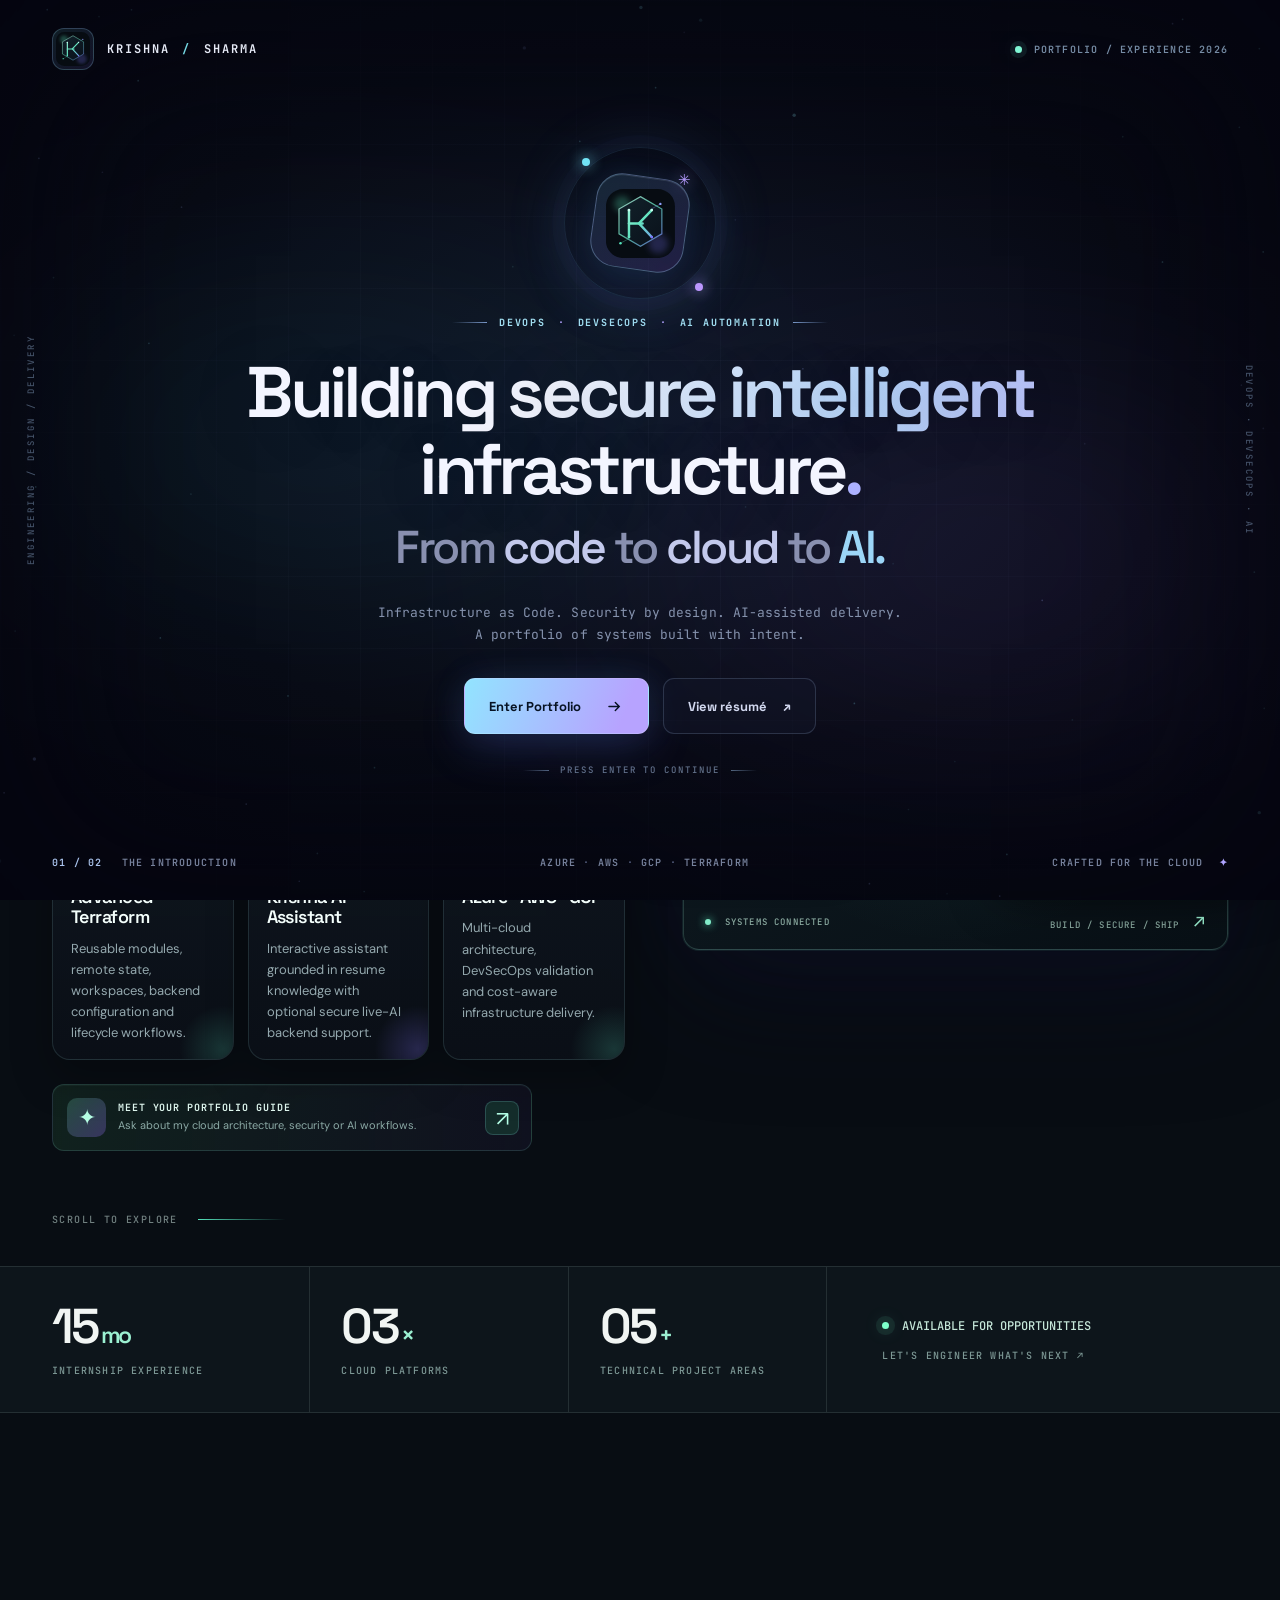
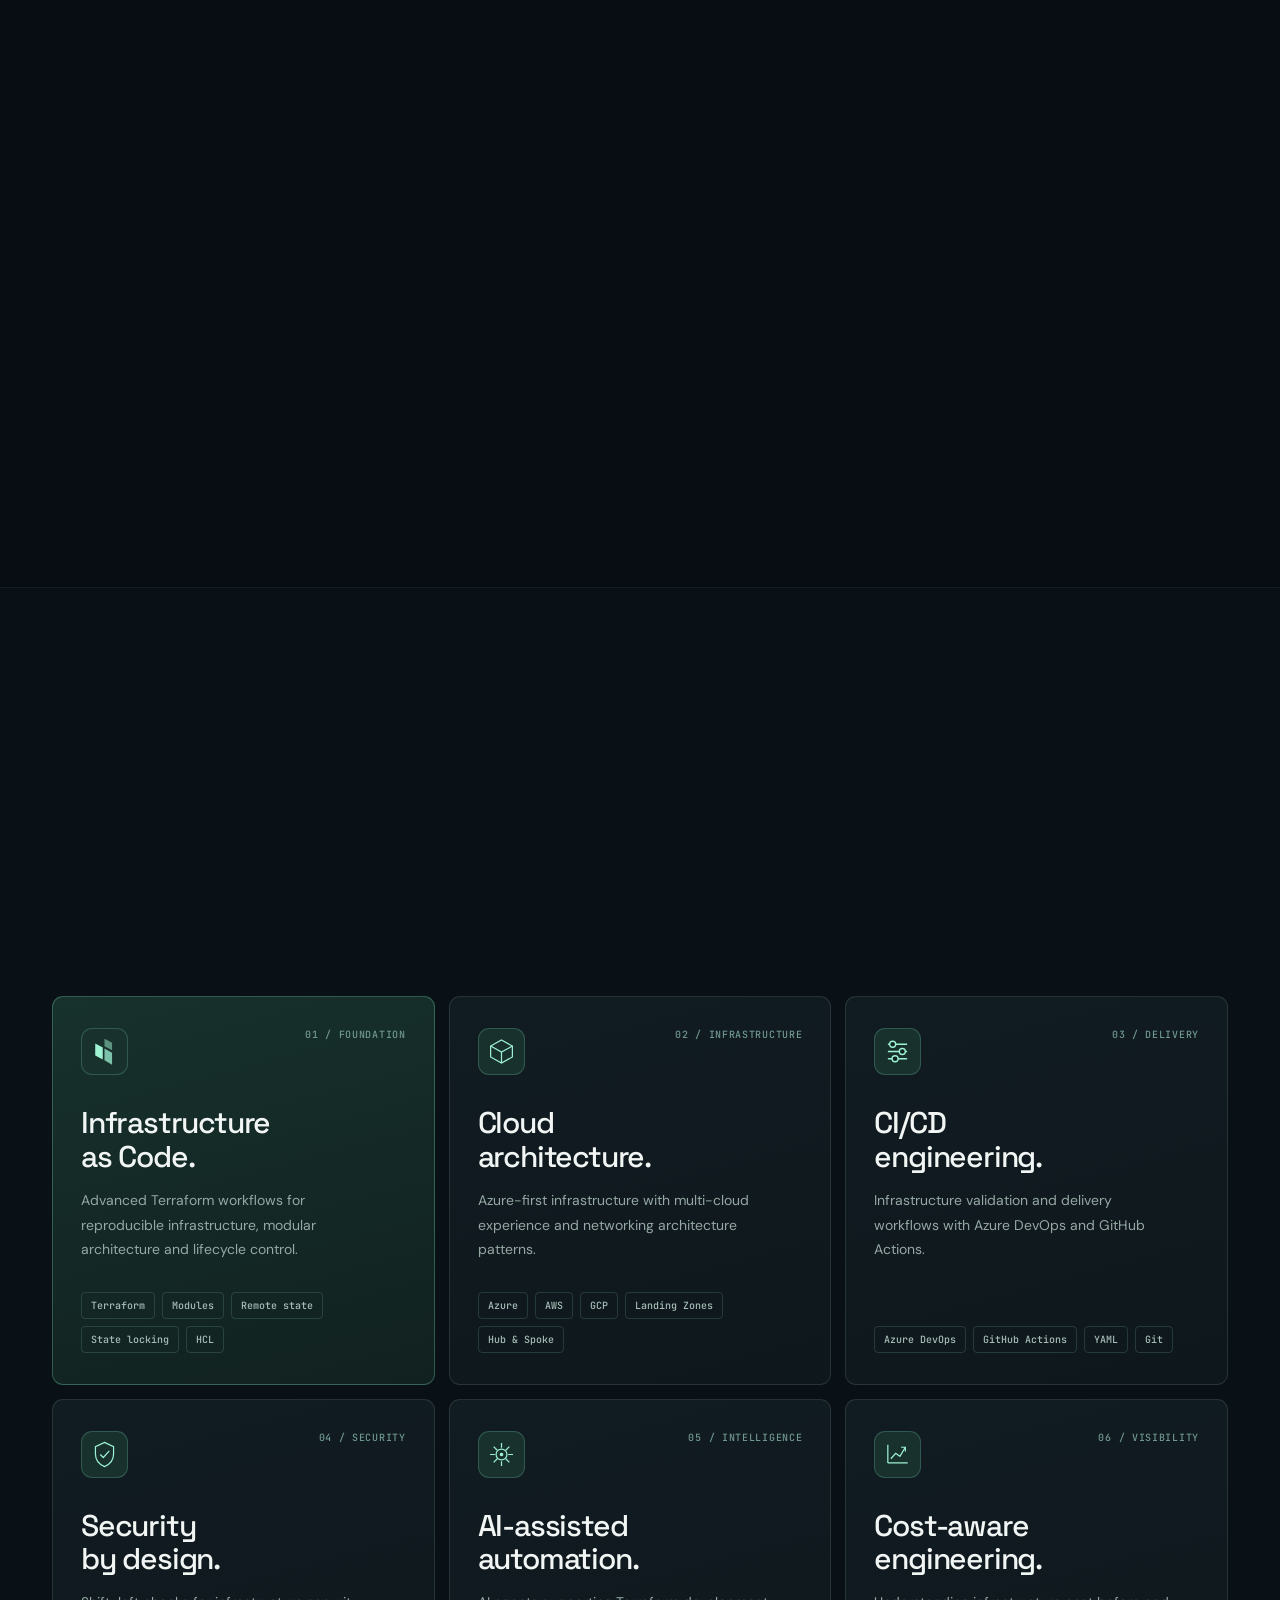
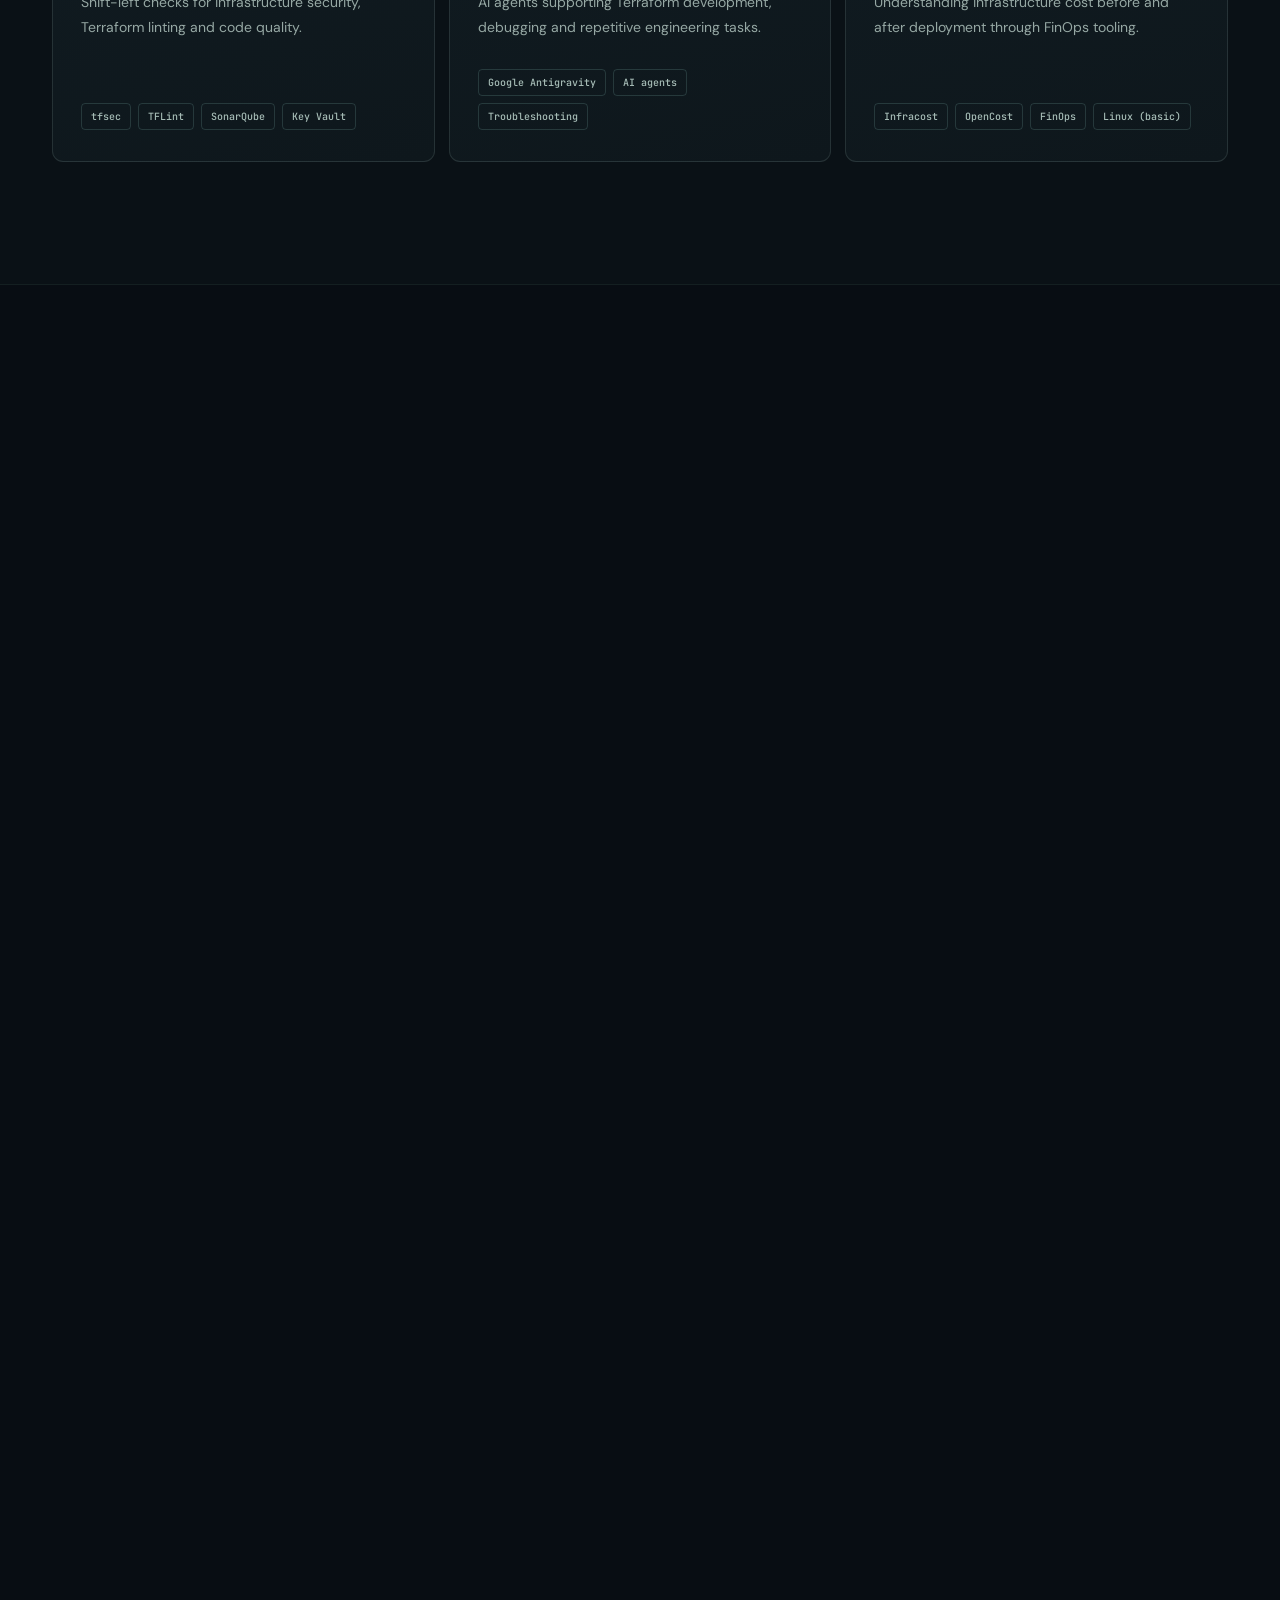
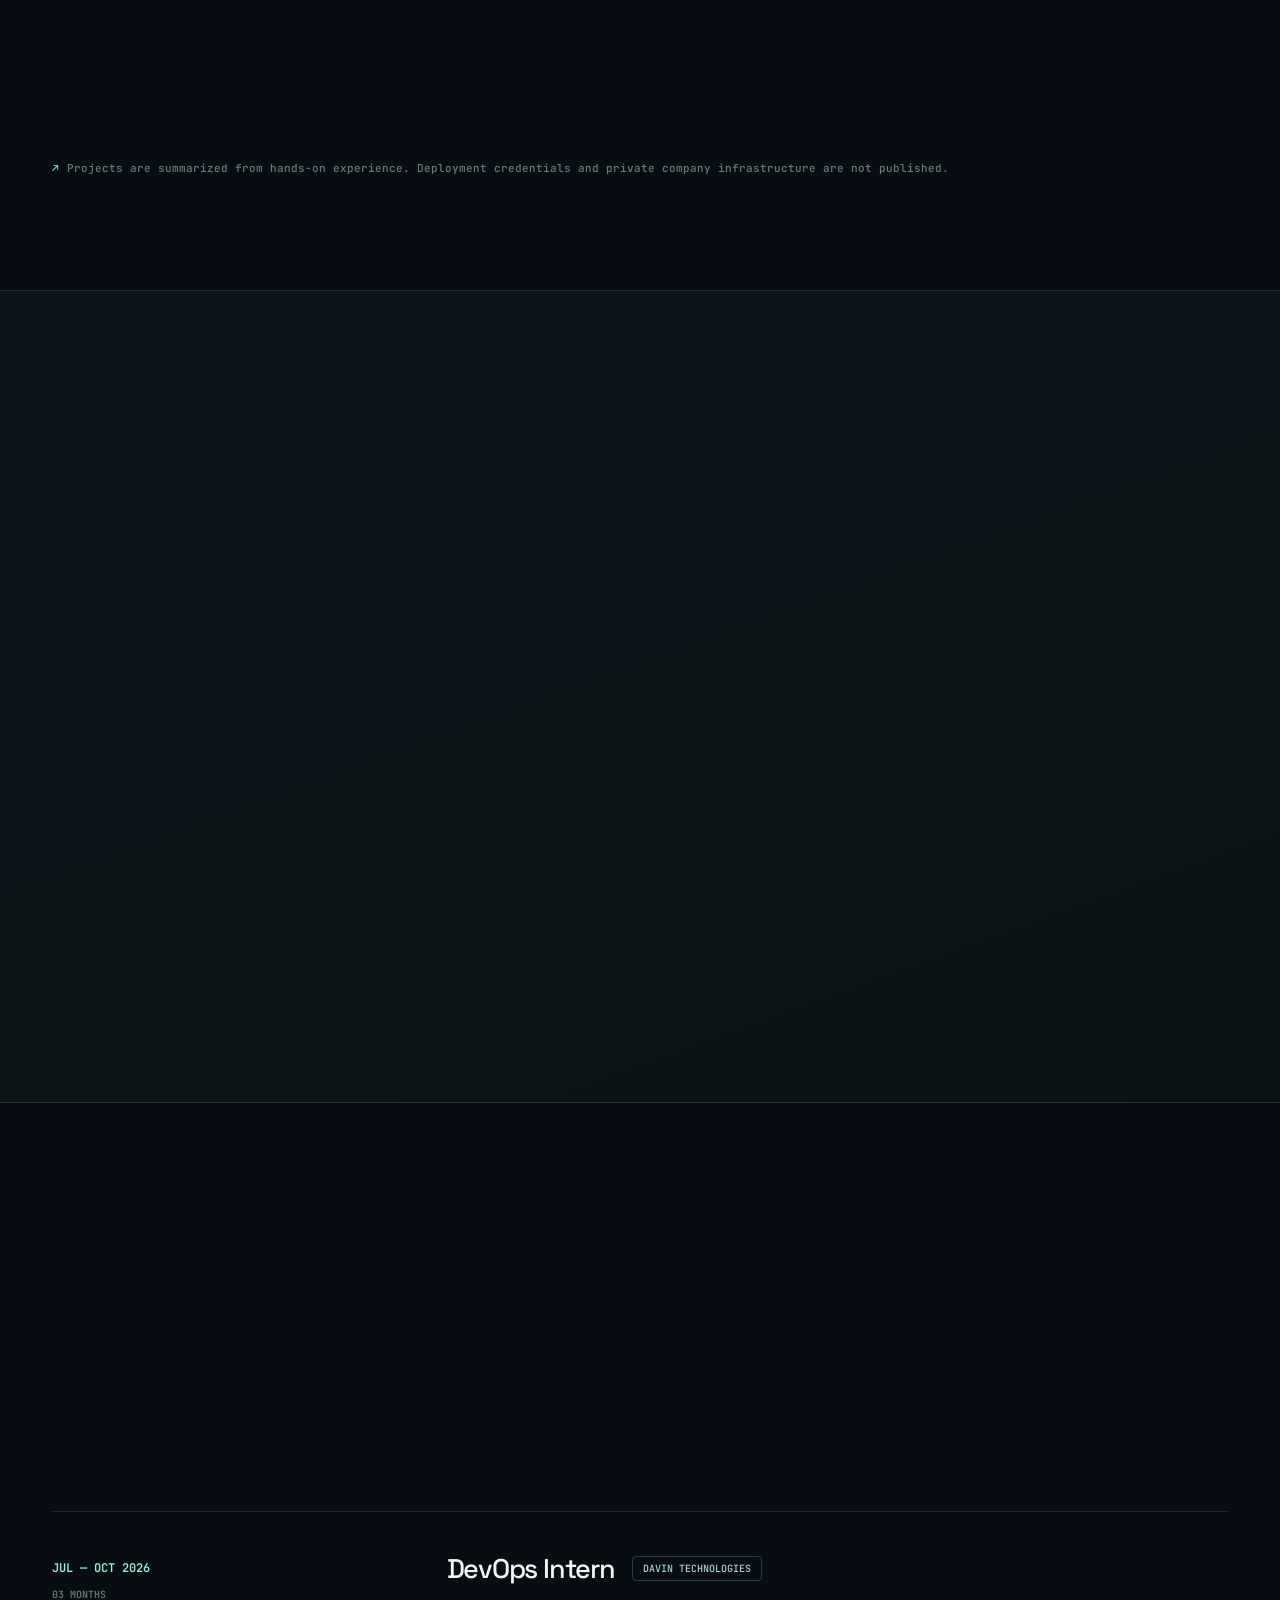
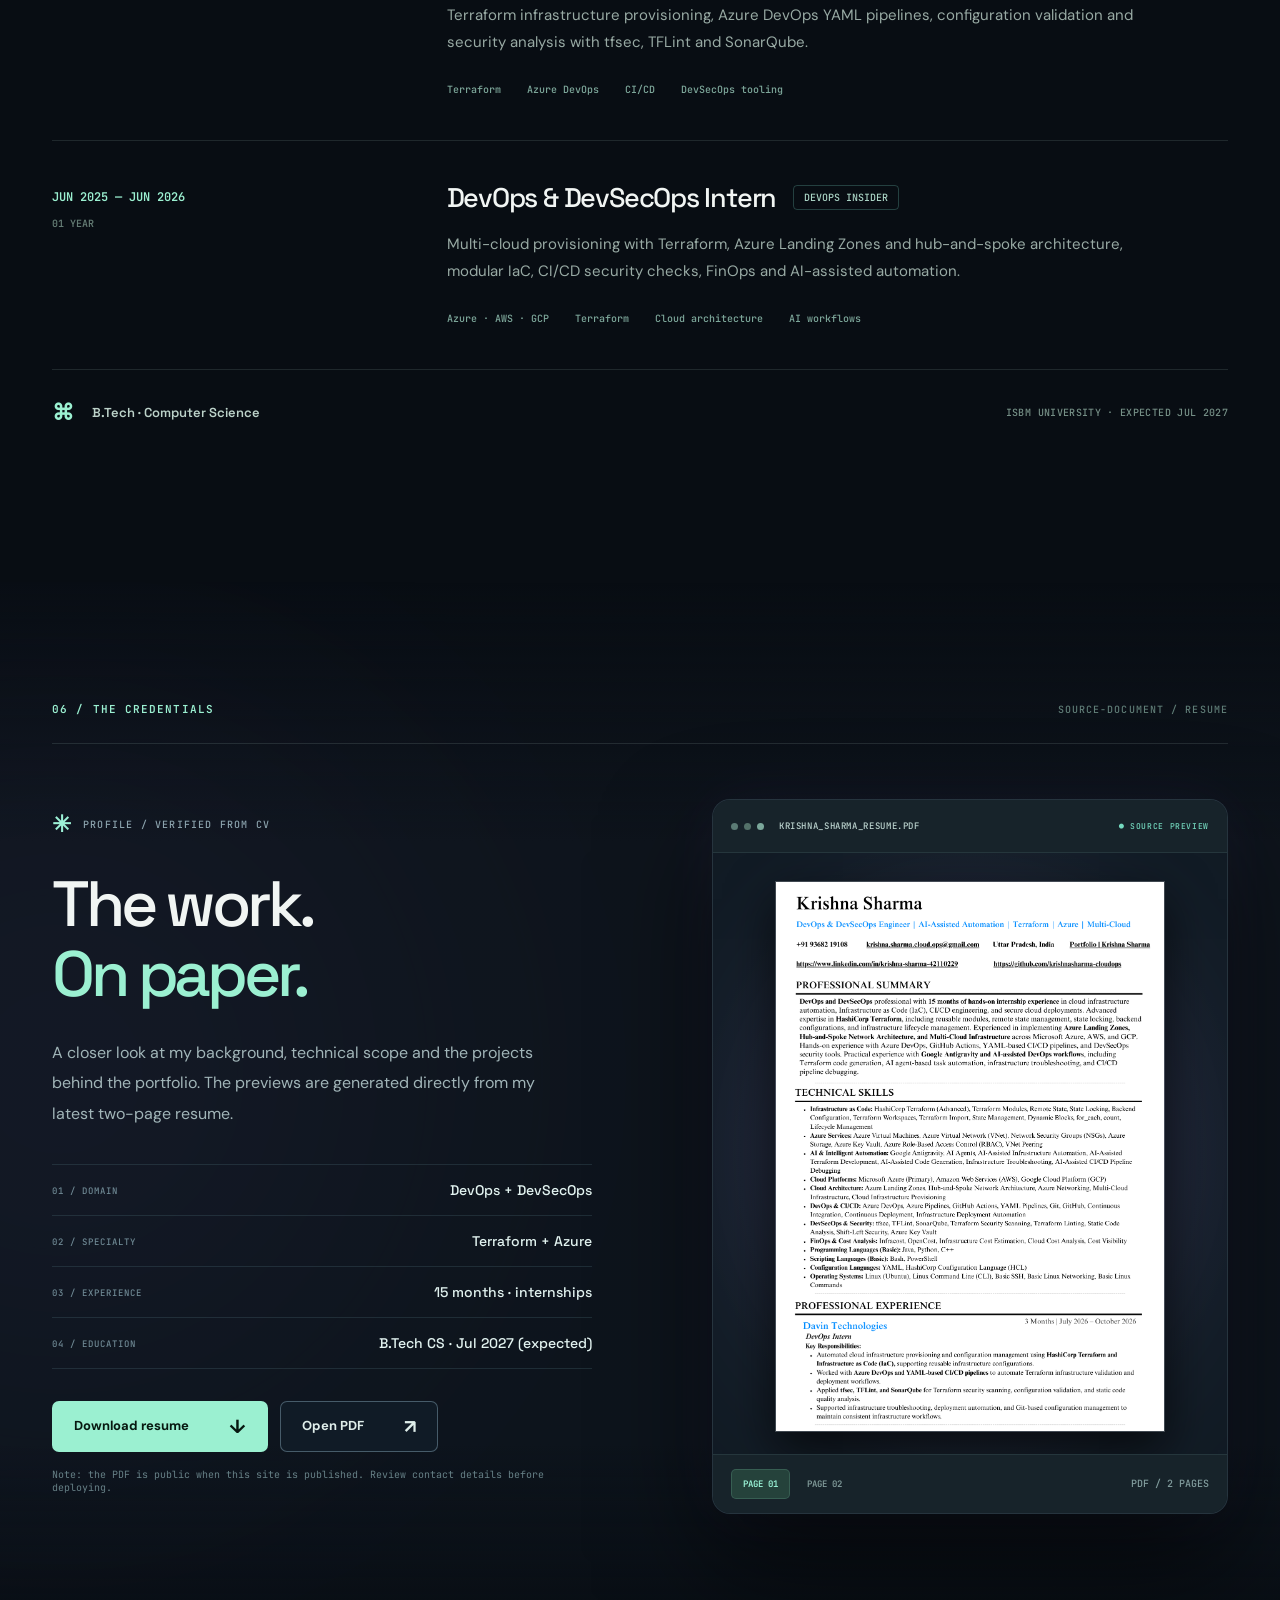
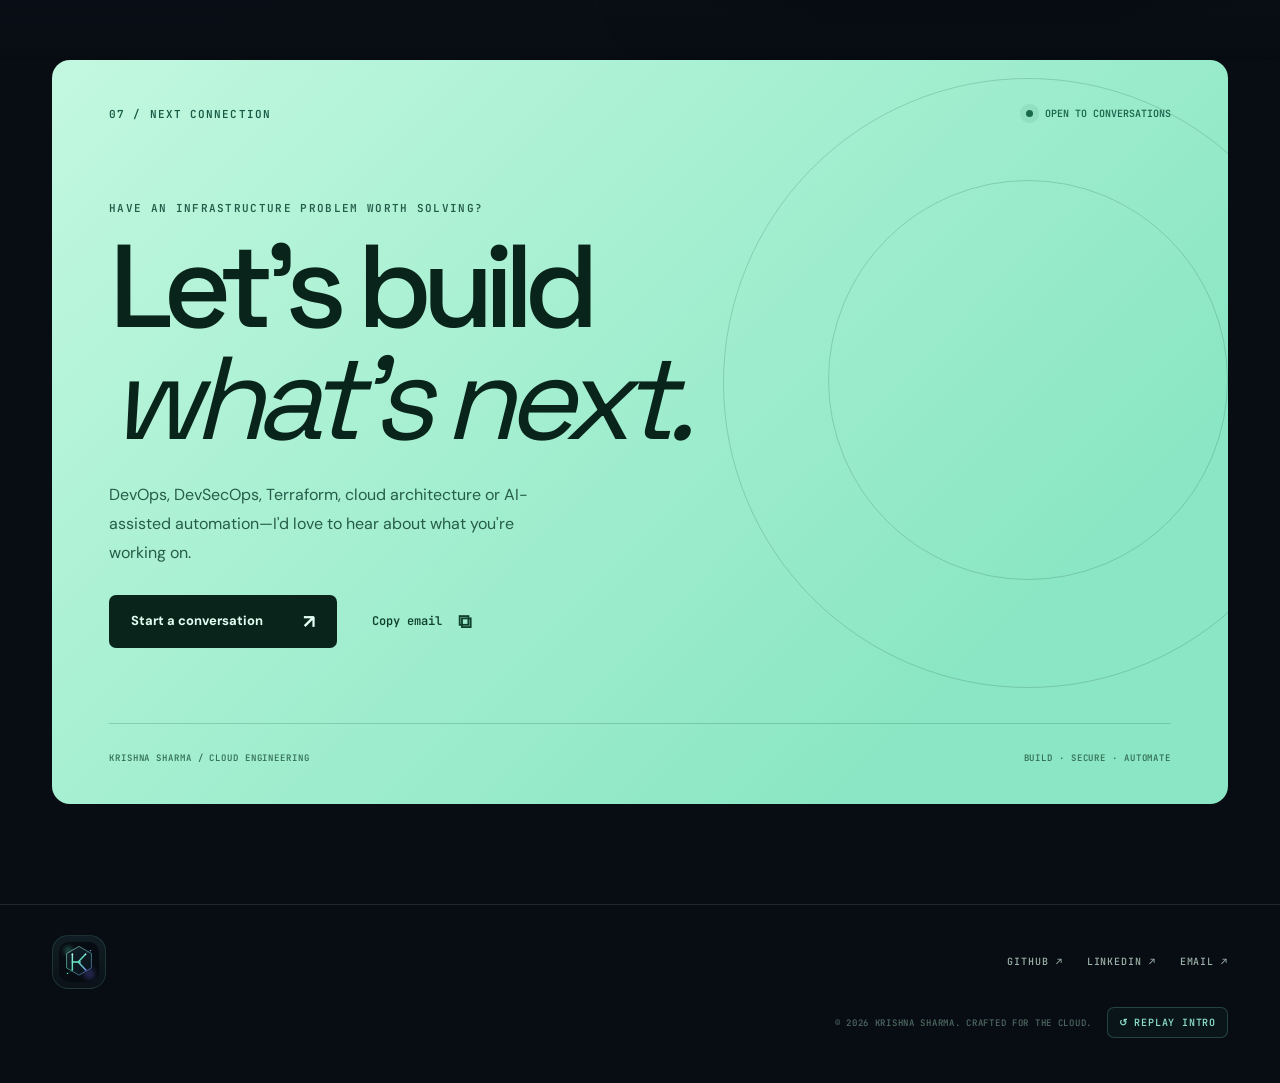
==== docs/index.html @ a4cde5e5 "feat: deploy cinematic V16 DevOps DevSecOps AI portfolio" ====
<!doctype html>
<html lang="en">
<head>
  <meta charset="utf-8" />
  <meta name="viewport" content="width=device-width,initial-scale=1" />
  <meta name="theme-color" content="#080d13" />
  <meta name="description" content="Krishna Sharma — DevOps & DevSecOps Engineer. Advanced Terraform, Azure cloud architecture, multi-cloud engineering, secure CI/CD and AI-assisted automation." />
  <meta name="author" content="Krishna Sharma" />
  <meta property="og:type" content="website" />
  <meta property="og:title" content="Krishna Sharma — DevOps · DevSecOps · AI Automation" />
  <meta property="og:description" content="Infrastructure, intelligently engineered. Terraform · Azure · Multi-Cloud · DevSecOps · AI." />
  <meta property="og:image" content="https://krishnasharma-cloudops.github.io/assets/og-cover.png" />
  <link rel="canonical" href="https://krishnasharma-cloudops.github.io/" />
  <meta name="color-scheme" content="dark" />
  <link rel="icon" type="image/svg+xml" href="assets/favicon.svg" />
  <link rel="preload" href="assets/krishna-logo.svg" as="image" type="image/svg+xml" />
  <link rel="preconnect" href="https://fonts.googleapis.com" />
  <link rel="preconnect" href="https://fonts.gstatic.com" crossorigin />
  <link href="https://fonts.googleapis.com/css2?family=DM+Sans:wght@400;500;600;700&family=Space+Grotesk:wght@400;500;600;700&family=JetBrains+Mono:wght@400;500;600&display=swap" rel="stylesheet" />
  <link rel="stylesheet" href="styles.css" />
  <link rel="stylesheet" href="intro.css" />
  <script src="intro.js" defer></script>
  <script src="site-config.js" defer></script>
  <script src="script.js" defer></script>
  <script src="assistant.js" defer></script>
  <title>Krishna Sharma | DevOps · DevSecOps · AI Automation</title>
</head>
<body class="intro-active">

  <!-- CINEMATIC ENTRY: The welcome screen appears before the main website. -->
  <section class="entry" id="entry" aria-labelledby="entry-title" aria-label="Welcome to Krishna Sharma's portfolio">
    <canvas class="entry-particles" id="entry-particles" aria-hidden="true"></canvas>
    <div class="entry-grid" aria-hidden="true"></div>
    <div class="entry-glow entry-glow-a" aria-hidden="true"></div>
    <div class="entry-glow entry-glow-b" aria-hidden="true"></div>
    <div class="entry-vignette" aria-hidden="true"></div>
    <header class="entry-header">
      <div class="entry-brand"><span class="entry-brand-icon"><img src="assets/krishna-logo.svg" alt="" /></span><span>KRISHNA <em>/</em> SHARMA</span></div>
      <div class="entry-top-right"><i></i><span>PORTFOLIO / EXPERIENCE 2026</span></div>
    </header>
    <div class="entry-axis entry-axis-left" aria-hidden="true">ENGINEERING / DESIGN / DELIVERY</div>
    <div class="entry-axis entry-axis-right" aria-hidden="true">DEVOPS · DEVSECOPS · AI</div>
    <div class="entry-content">
      <div class="entry-emblem">
        <div class="entry-emblem-halo" aria-hidden="true"></div>
        <div class="entry-emblem-frame"><img src="assets/krishna-logo.svg" alt="Krishna Sharma — KS monogram" /></div>
        <span class="entry-emblem-star" aria-hidden="true">✳</span>
      </div>
      <div class="entry-overline"><span class="entry-rule"></span> DEVOPS <b>·</b> DEVSECOPS <b>·</b> AI AUTOMATION <span class="entry-rule"></span></div>
      <h1 id="entry-title" class="entry-title">Building <span class="entry-accent">secure intelligent</span><br/> infrastructure<span class="entry-point">.</span></h1>
      <p class="entry-subtitle">From <span>code</span> to <span>cloud</span> to <span>AI.</span></p>
      <div class="entry-caption">Infrastructure as Code. Security by design. AI-assisted delivery.<br class="entry-caption-break"/> A portfolio of systems built with intent.</div>
      <div class="entry-actions">
        <button class="entry-primary" type="button" id="enter-portfolio"><span class="entry-btn-shine" aria-hidden="true"></span><span>Enter Portfolio</span><svg viewBox="0 0 24 24" width="19" height="19" fill="none" stroke="currentColor" stroke-linecap="round" stroke-width="1.8" aria-hidden="true"><path d="M5 12h13m-5-5 5 5-5 5"/></svg></button>
        <button class="entry-secondary" type="button" id="entry-resume">View résumé <span aria-hidden="true">↗</span></button>
      </div>
      <div class="entry-hint"><span class="entry-hint-line"></span> PRESS ENTER TO CONTINUE <span class="entry-hint-line"></span></div>
    </div>
    <div class="entry-bottom"><span><span class="entry-index">01 / 02</span> THE INTRODUCTION</span><span class="entry-bottom-middle">AZURE <b>·</b> AWS <b>·</b> GCP <b>·</b> TERRAFORM</span><span class="entry-built">CRAFTED FOR THE CLOUD <span>✦</span></span></div>
    <div class="entry-iris" aria-hidden="true"></div>
  </section>
  <noscript><style>.entry{display:none!important}body{overflow:auto!important}</style></noscript>


  <a class="skip-link" href="#main">Skip to content</a>
  <div id="scroll-progress" aria-hidden="true"></div>
  <div class="aurora-mesh" aria-hidden="true"></div>
  <div class="page-noise" aria-hidden="true"></div>
  <div class="page-glow" aria-hidden="true"></div>

  <header class="site-header" id="top">
    <nav class="nav-shell container" aria-label="Primary navigation">
      <a class="brand" href="#top" aria-label="Krishna Sharma — back to top"><span class="brand-logo-wrap"><img src="assets/krishna-logo.svg" alt="Krishna Sharma monogram logo" class="brand-logo"/></span><span class="brand-caption">KRISHNA<span>SHARMA · V16</span></span></a>
      <div class="nav-links" id="nav-links">
        <a href="#about">About</a>
        <a href="#expertise">Expertise</a>
        <a href="#work">Projects</a>
        <a href="#experience">Experience</a>
        <a href="#resume">Resume</a>
        <a href="#contact">Contact</a>
      </div>
      <button class="nav-resume nav-ai-trigger" type="button" data-open-ai aria-label="Open Krishna portfolio assistant"><span class="ai-spark">✦</span> Ask AI <span aria-hidden="true">↗</span></button>
      <button class="menu-toggle" id="menu-toggle" type="button" aria-label="Open navigation menu" aria-controls="nav-links" aria-expanded="false"><span></span><span></span></button>
    </nav>
  </header>

  <main id="main">
    <section class="hero container" aria-labelledby="hero-title">
      <div class="hero-copy" data-reveal>
        <div class="eyebrow"><span class="pulse-dot"></span> PORTFOLIO / CINEMATIC V16 <span class="eyebrow-line"></span> DEVOPS × DEVSECOPS × AI</div>
        <p class="hero-intro">HEY, I'M <strong>KRISHNA SHARMA</strong> <span class="intro-dash">/</span> DEVOPS & DEVSECOPS</p>
        <h1 id="hero-title">Infrastructure,<br><span class="text-italic">intelligently</span><br><span class="text-accent">engineered<span class="period">.</span></span></h1>
        <p class="hero-description">I design cloud foundations, automate delivery, and embed security into the workflow—using <strong>Terraform, multi-cloud engineering, and AI-assisted automation.</strong></p>
        <div class="hero-logo-bar">
          <div class="hero-logo-chip"><img src="assets/krishna-logo.svg" alt="Krishna Sharma portfolio logo" /><div><span>SIGNATURE MARK</span><strong>KS / Cloud Systems</strong></div></div>
          <div class="hero-trust">Built from resume-backed experience, projects, and workflow details.</div>
        </div>
        <div class="hero-actions">
          <a class="button button-primary" href="#work">Explore my work <span aria-hidden="true">↗</span></a>
          <button class="button button-ghost hero-ask-button" type="button" data-open-ai><span class="ai-spark">✦</span> Ask my AI <span aria-hidden="true">↗</span></button>
        </div>
        <div class="hero-bottom-note"><span class="note-dash"></span> Terraform-first <span class="note-sep">/</span> Security-minded <span class="note-sep">/</span> AI-assisted</div>
        <div class="hero-premium-dock" data-reveal>
          <article class="premium-dock-card">
            <span class="dock-kicker">SPECIALIZATION</span>
            <strong>Advanced Terraform</strong>
            <p>Reusable modules, remote state, workspaces, backend configuration and lifecycle workflows.</p>
          </article>
          <article class="premium-dock-card premium-ai">
            <span class="dock-kicker">AI LAYER</span>
            <strong>Krishna AI Assistant</strong>
            <p>Interactive assistant grounded in resume knowledge with optional secure live-AI backend support.</p>
          </article>
          <article class="premium-dock-card">
            <span class="dock-kicker">SYSTEM STATUS</span>
            <strong>Azure · AWS · GCP</strong>
            <p>Multi-cloud architecture, DevSecOps validation and cost-aware infrastructure delivery.</p>
          </article>
        </div>
        <div class="hero-assistant-teaser"><div class="teaser-mark">✦</div><div><strong>MEET YOUR PORTFOLIO GUIDE</strong><span>Ask about my cloud architecture, security or AI workflows.</span></div><button type="button" data-open-ai aria-label="Open assistant">↗</button></div>
      </div>

      <div class="hero-visual" data-reveal aria-label="Animated cloud orchestration illustration">
        <div class="console-bar"><div class="console-dots" aria-hidden="true"><i></i><i></i><i></i></div><span>INFRASTRUCTURE / CONTROL PLANE</span><span class="console-green"><span class="tiny-dot"></span> ACTIVE</span></div>
        <div class="console-grid">
          <svg class="infra-svg" viewBox="0 0 560 512" role="img" aria-labelledby="diagram-title diagram-desc">
            <title id="diagram-title">Terraform cloud infrastructure orchestration</title>
            <desc id="diagram-desc">A central Terraform orchestrator linked to Azure, AWS, GCP, CI/CD and security automation nodes.</desc>
            <defs>
              <radialGradient id="coreGlow"><stop offset="0" stop-color="#53e1c1" stop-opacity=".17"/><stop offset="1" stop-color="#53e1c1" stop-opacity="0"/></radialGradient>
              <linearGradient id="pathGradient" x1="0" x2="1"><stop stop-color="#54ddbd" stop-opacity=".18"/><stop offset=".55" stop-color="#54ddbd" stop-opacity=".75"/><stop offset="1" stop-color="#54ddbd" stop-opacity=".16"/></linearGradient>
              <filter id="lightBlur"><feGaussianBlur stdDeviation="4"/></filter>
            </defs>
            <circle cx="280" cy="249" r="171" fill="url(#coreGlow)" />
            <circle class="orbit orbit-1" cx="280" cy="249" r="153" fill="none" stroke="#5b8e88" stroke-opacity=".23" stroke-width="1" stroke-dasharray="3 9" />
            <circle class="orbit orbit-2" cx="280" cy="249" r="111" fill="none" stroke="#5b8e88" stroke-opacity=".18" stroke-width="1" stroke-dasharray="5 11" />
            <path class="flow-path" d="M280 249 L142 146"/><path class="flow-path delay1" d="M280 249 L425 143"/><path class="flow-path delay2" d="M280 249 L431 355"/><path class="flow-path delay3" d="M280 249 L133 353"/><path class="flow-path delay4" d="M280 249 L281 71"/>
            <path class="flow-line" d="M280 249 L142 146 M280 249 L425 143 M280 249 L431 355 M280 249 L133 353 M280 249 L281 71" />
            <g class="node node-azure" transform="translate(142 146)"><rect x="-66" y="-35" width="132" height="70" rx="10"/><path d="M-42 -10 L-30 -23 -15 4 -26 18Z" fill="#5ee1c0" opacity=".85"/><path d="M-28 12 -6 -23 9 18h-28Z" fill="#91ffee" opacity=".58"/><text x="18" y="-4" class="node-name">AZURE</text><text x="18" y="15" class="node-sub">PRIMARY</text></g>
            <g class="node node-aws" transform="translate(425 143)"><rect x="-62" y="-35" width="124" height="70" rx="10"/><text x="-43" y="2" class="node-icon">☁</text><text x="-11" y="-4" class="node-name">AWS</text><text x="-11" y="15" class="node-sub">CLOUD</text></g>
            <g class="node node-gcp" transform="translate(431 355)"><rect x="-66" y="-35" width="132" height="70" rx="10"/><circle cx="-35" cy="0" r="12" fill="none" stroke="#77e4ce" stroke-width="3" opacity=".8"/><text x="-11" y="-4" class="node-name">GCP</text><text x="-11" y="15" class="node-sub">CLOUD</text></g>
            <g class="node node-sec" transform="translate(133 353)"><rect x="-67" y="-35" width="134" height="70" rx="10"/><path d="M-34 -16 -21 -10v13c0 10-6 17-13 21-7-4-13-11-13-21v-13Z" stroke="#7eeed6" stroke-width="2" fill="none"/><text x="-9" y="-4" class="node-name">DEVSECOPS</text><text x="-9" y="15" class="node-sub">SECURE</text></g>
            <g class="node node-cicd" transform="translate(281 71)"><rect x="-69" y="-31" width="138" height="62" rx="10"/><path d="M-47 -4 -37 -14 -27 -4 -37 6Z" stroke="#88f4d7" fill="none" stroke-width="2"/><text x="-12" y="-5" class="node-name">CI / CD</text><text x="-12" y="14" class="node-sub">AUTOMATED</text></g>
            <g class="central" transform="translate(280 249)"><circle r="82" fill="#101b21" stroke="#6deecf" stroke-opacity=".26" stroke-width="1.5"/><circle r="72" fill="#102321" stroke="#4be5c3" stroke-opacity=".5" stroke-width="1" stroke-dasharray="3 9"/><path d="M-30 -30 -8 -17 -8 18 -30 5Z" fill="#a5f7dd"/><path d="M-2 -14 19 -1 19 34 -2 21Z" fill="#4be0bc"/><path d="M-2 -39 19 -26 19 -4 -2 -17Z" fill="#5ecbb0"/><text y="52" class="core-title" text-anchor="middle">TERRAFORM</text></g>
            <circle class="signal signal-1" r="4" fill="#77f8d9"><animateMotion dur="3.8s" repeatCount="indefinite" path="M280 249 L142 146" /></circle>
            <circle class="signal signal-2" r="4" fill="#77f8d9"><animateMotion dur="4.3s" begin="-.9s" repeatCount="indefinite" path="M280 249 L425 143" /></circle>
            <circle class="signal signal-3" r="4" fill="#77f8d9"><animateMotion dur="4.5s" begin="-2s" repeatCount="indefinite" path="M280 249 L431 355" /></circle>
          </svg>
          <div class="console-coordinate top-left">SYS.ARCH // 01</div><div class="console-coordinate bottom-right">MULTI-CLOUD / AUTOMATED</div>
        </div>
        <div class="console-footer"><span><i class="online-dot"></i> SYSTEMS CONNECTED</span><span>BUILD / SECURE / SHIP <span class="console-arrow">↗</span></span></div>
        <div class="float-tag float-tag-top">CLOUD / <b>03</b></div>
        <div class="float-tag float-tag-bottom">DEPLOYMENT STATUS <span class="status-pill">READY</span></div>
      </div>
      <div class="hero-scroll-cue" aria-hidden="true"><span>SCROLL TO EXPLORE</span><span class="scroll-cue-line"></span></div>
    </section>

    <section class="metrics-strip" aria-label="Experience at a glance">
      <div class="container metrics-inner"><div class="metric"><strong>15<span>mo</span></strong><p>INTERNSHIP EXPERIENCE</p></div><div class="metric"><strong>03<span>×</span></strong><p>CLOUD PLATFORMS</p></div><div class="metric"><strong>05<span>+</span></strong><p>TECHNICAL PROJECT AREAS</p></div><div class="metric metric-last"><div class="metric-status"><span class="pulse-dot"></span> AVAILABLE FOR OPPORTUNITIES</div><p>LET'S ENGINEER WHAT'S NEXT ↗</p></div></div>
    </section>

    <section id="about" class="section about-section container" aria-labelledby="about-heading">
      <div class="section-top" data-reveal><span class="section-index">01 / THE APPROACH</span><span class="section-cross">✳</span></div>
      <div class="about-grid"><div data-reveal><h2 id="about-heading" class="section-heading">More than tools.<br><span class="muted-heading">A systems mindset.</span></h2></div><div class="about-copy" data-reveal><p>I'm <strong>Krishna Sharma</strong> — a DevOps & DevSecOps professional who enjoys the space where <em>cloud architecture, automation, and security</em> meet.</p><p>Across 15 months of internships, I've worked with Terraform-driven infrastructure, Azure landing zones, hub-and-spoke networking, CI/CD pipelines, and multi-cloud provisioning across Azure, AWS, and GCP.</p><p>I also explore how <strong>AI agents and Google Antigravity</strong> can accelerate infrastructure coding, troubleshooting, and delivery workflows—without skipping the human review that production systems deserve.</p><div class="about-tags"><span>BUILD SYSTEMS</span><span>BAKE IN SECURITY</span><span>LEVERAGE AI</span></div></div></div>
    </section>

    <section id="expertise" class="section expertise-section" aria-labelledby="expertise-heading">
      <div class="container"><div class="section-top" data-reveal><span class="section-index">02 / THE TOOLKIT</span><span class="section-sidenote">PURPOSE-BUILT, NOT BUZZWORD-DRIVEN</span></div><div class="section-heading-row" data-reveal><h2 id="expertise-heading" class="section-heading">My engineering<br><span class="text-accent">toolkit.</span></h2><p>Tools chosen to solve problems.<br>Depth where it counts.</p></div>
        <div class="expertise-grid">
          <article class="skill-panel skill-primary" data-reveal><div class="panel-top"><div class="skill-glyph terraform-glyph" aria-hidden="true"><svg viewBox="0 0 50 50" fill="none"><path d="m9 11 13 7v21L9 32V11Z" fill="currentColor"/><path d="m25 20 13 7v21l-13-8V20Z" fill="currentColor" opacity=".75"/><path d="m25 3 13 7v13l-13-7V3Z" fill="currentColor" opacity=".5"/></svg></div><span class="skill-number">01 / FOUNDATION</span></div><h3>Infrastructure<br>as Code.</h3><p>Advanced Terraform workflows for reproducible infrastructure, modular architecture and lifecycle control.</p><div class="chip-row"><span>Terraform</span><span>Modules</span><span>Remote state</span><span>State locking</span><span>HCL</span></div></article>
          <article class="skill-panel" data-reveal><div class="panel-top"><div class="skill-glyph" aria-hidden="true"><svg viewBox="0 0 48 48" fill="none" stroke="currentColor" stroke-width="2"><path d="m24 5 18 10v18L24 43 6 33V15L24 5Z"/><path d="m6 15 18 10 18-10M24 25v18"/></svg></div><span class="skill-number">02 / INFRASTRUCTURE</span></div><h3>Cloud<br>architecture.</h3><p>Azure-first infrastructure with multi-cloud experience and networking architecture patterns.</p><div class="chip-row"><span>Azure</span><span>AWS</span><span>GCP</span><span>Landing Zones</span><span>Hub & Spoke</span></div></article>
          <article class="skill-panel" data-reveal><div class="panel-top"><div class="skill-glyph" aria-hidden="true"><svg viewBox="0 0 48 48" fill="none" stroke="currentColor" stroke-width="2.2" stroke-linecap="round"><path d="M9 12h30M9 24h30M9 36h30"/><circle cx="16" cy="12" r="5" fill="#102321"/><circle cx="32" cy="24" r="5" fill="#102321"/><circle cx="20" cy="36" r="5" fill="#102321"/></svg></div><span class="skill-number">03 / DELIVERY</span></div><h3>CI/CD<br>engineering.</h3><p>Infrastructure validation and delivery workflows with Azure DevOps and GitHub Actions.</p><div class="chip-row"><span>Azure DevOps</span><span>GitHub Actions</span><span>YAML</span><span>Git</span></div></article>
          <article class="skill-panel" data-reveal><div class="panel-top"><div class="skill-glyph" aria-hidden="true"><svg viewBox="0 0 48 48" fill="none" stroke="currentColor" stroke-width="2"><path d="m24 4 15 7v12c0 10-6 17-15 21C15 40 9 33 9 23V11l15-7Z"/><path d="m17 24 5 5 10-11"/></svg></div><span class="skill-number">04 / SECURITY</span></div><h3>Security<br>by design.</h3><p>Shift-left checks for infrastructure security, Terraform linting and code quality.</p><div class="chip-row"><span>tfsec</span><span>TFLint</span><span>SonarQube</span><span>Key Vault</span></div></article>
          <article class="skill-panel" data-reveal><div class="panel-top"><div class="skill-glyph" aria-hidden="true"><svg viewBox="0 0 48 48" fill="none" stroke="currentColor" stroke-width="2"><path d="M24 5v8M24 35v8M5 24h8M35 24h8M11 11l6 6M31 31l6 6M37 11l-6 6M17 31l-6 6"/><circle cx="24" cy="24" r="9"/><circle cx="24" cy="24" r="2" fill="currentColor"/></svg></div><span class="skill-number">05 / INTELLIGENCE</span></div><h3>AI-assisted<br>automation.</h3><p>AI agents supporting Terraform development, debugging and repetitive engineering tasks.</p><div class="chip-row"><span>Google Antigravity</span><span>AI agents</span><span>Troubleshooting</span></div></article>
          <article class="skill-panel" data-reveal><div class="panel-top"><div class="skill-glyph" aria-hidden="true"><svg viewBox="0 0 48 48" fill="none" stroke="currentColor" stroke-width="2"><path d="M8 38h33M13 31l8-9 7 5 9-15"/><path d="m30 12 7 0v7"/><path d="M8 8v30"/></svg></div><span class="skill-number">06 / VISIBILITY</span></div><h3>Cost-aware<br>engineering.</h3><p>Understanding infrastructure cost before and after deployment through FinOps tooling.</p><div class="chip-row"><span>Infracost</span><span>OpenCost</span><span>FinOps</span><span>Linux (basic)</span></div></article>
        </div>
      </div>
    </section>

    <section id="work" class="section projects-section container" aria-labelledby="work-heading">
      <div class="section-top" data-reveal><span class="section-index">03 / SELECTED WORK</span><span class="section-sidenote">REAL IMPLEMENTATIONS / NO INVENTED METRICS</span></div>
      <div class="section-heading-row" data-reveal><h2 id="work-heading" class="section-heading">Proof in the<br><span class="text-accent">architecture.</span></h2><p>Cloud platforms, pipelines, security checks and AI workflows translated into hands-on projects.</p></div>
      <div class="projects-grid">
        <article class="project-card project-large" data-reveal><div class="project-card-top"><span class="project-category"><i></i> CLOUD ARCHITECTURE</span><span class="project-index">01 — 05</span></div><div class="project-art art-hub" aria-hidden="true"><svg viewBox="0 0 500 205" fill="none"><path class="schema-line" d="M250 101H138V52M250 101H361V52M250 101H138V151M250 101H361V151"/><rect class="schema-hub" x="204" y="71" width="92" height="62" rx="11"/><text x="250" y="97" text-anchor="middle">HUB</text><text x="250" y="114" text-anchor="middle" class="schema-small">AZURE VNET</text><rect x="89" y="26" width="98" height="51" rx="8"/><text x="138" y="56" text-anchor="middle">SPOKE 01</text><rect x="312" y="26" width="98" height="51" rx="8"/><text x="361" y="56" text-anchor="middle">SPOKE 02</text><rect x="89" y="127" width="98" height="51" rx="8"/><text x="138" y="157" text-anchor="middle">SPOKE 03</text><rect x="312" y="127" width="98" height="51" rx="8"/><text x="361" y="157" text-anchor="middle">SPOKE 04</text><circle class="schema-pulse" cx="250" cy="101" r="70"/></svg></div><div class="project-body"><span class="project-no">PROJECT / 001</span><h3>Azure Landing Zone <br>& Hub-and-Spoke</h3><p>Terraform-powered Azure landing zone infrastructure with modular cloud networking and hub-and-spoke architecture.</p><div class="project-tags"><span>AZURE</span><span>TERRAFORM</span><span>NETWORKING</span></div></div></article>
        <article class="project-card" data-reveal><div class="project-card-top"><span class="project-category"><i></i> MULTI-CLOUD</span><span class="project-index">02 — 05</span></div><div class="project-art art-cloud" aria-hidden="true"><span class="art-pill">AZURE</span><span class="cloud-connector"></span><span class="art-center">TF</span><span class="cloud-connector"></span><span class="art-pill">AWS</span><span class="art-pill art-gcp">GCP</span></div><div class="project-body"><span class="project-no">PROJECT / 002</span><h3>Multi-Cloud<br>Provisioning</h3><p>Reusable Terraform modules and remote state workflows for infrastructure across Azure, AWS and GCP.</p><div class="project-tags"><span>HCL</span><span>MODULES</span><span>STATE</span></div></div></article>
        <article class="project-card" data-reveal><div class="project-card-top"><span class="project-category"><i></i> DEVSECOPS</span><span class="project-index">03 — 05</span></div><div class="project-art art-pipeline" aria-hidden="true"><div class="pipeline-mini"><span>CODE</span><i>›</i><span>SCAN</span><i>›</i><span>PLAN</span><i>›</i><span>DEPLOY</span></div><span class="pipeline-command">$ terraform plan <b>✓</b></span></div><div class="project-body"><span class="project-no">PROJECT / 003</span><h3>Secure Terraform<br>CI/CD Pipeline</h3><p>Azure DevOps YAML and GitHub Actions workflows with tfsec, TFLint and SonarQube checks.</p><div class="project-tags"><span>CI/CD</span><span>TFSEC</span><span>SONARQUBE</span></div></div></article>
        <article class="project-card" data-reveal><div class="project-card-top"><span class="project-category"><i></i> AI-AUGMENTED</span><span class="project-index">04 — 05</span></div><div class="project-art art-ai" aria-hidden="true"><div class="ai-center"><svg viewBox="0 0 60 60" fill="none" stroke="currentColor"><circle cx="30" cy="30" r="18" stroke-width="1.5" stroke-dasharray="3 5"/><path d="M30 13V5M30 55v-8M47 30h8M5 30h8M42 18l6-6M12 48l6-6M42 42l6 6M12 12l6 6" stroke-width="1.8"/><path d="m30 18 4 8 8 4-8 4-4 8-4-8-8-4 8-4Z" fill="currentColor" opacity=".3"/></svg></div><div class="ai-orbit orbit-a">CODE</div><div class="ai-orbit orbit-b">DEBUG</div><div class="ai-orbit orbit-c">AGENT</div></div><div class="project-body"><span class="project-no">PROJECT / 004</span><h3>AI-Assisted<br>DevOps Workflows</h3><p>Google Antigravity and AI agents supporting Terraform generation, troubleshooting and YAML pipeline debugging.</p><div class="project-tags"><span>ANTIGRAVITY</span><span>AI AGENTS</span><span>DEVOPS</span></div></div></article>
        <article class="project-card" data-reveal><div class="project-card-top"><span class="project-category"><i></i> FINOPS</span><span class="project-index">05 — 05</span></div><div class="project-art art-finops" aria-hidden="true"><div class="finops-bars"><i></i><i></i><i></i><i></i><i></i><i></i><i></i><i></i><i></i><i></i><i></i><i></i></div><span class="finops-label">COST VISIBILITY / INFRACOST + OPENCOST</span></div><div class="project-body"><span class="project-no">PROJECT / 005</span><h3>Infrastructure<br>Cost Visibility</h3><p>Terraform cost estimation and cloud-native resource cost analysis using Infracost and OpenCost.</p><div class="project-tags"><span>FINOPS</span><span>INFRACOST</span><span>OPENCOST</span></div></div></article>
      </div>
      <p class="project-disclaimer"><span aria-hidden="true">↗</span> Projects are summarized from hands-on experience. Deployment credentials and private company infrastructure are not published.</p>
    </section>

    <section class="section workflow-section" aria-labelledby="workflow-heading"><div class="container"><div class="section-top" data-reveal><span class="section-index">04 / DELIVERY PHILOSOPHY</span><span class="section-sidenote">AUTOMATE RESPONSIBLY</span></div><div class="workflow-grid"><div data-reveal><h2 id="workflow-heading" class="section-heading">From commit<br>to <span class="text-accent">confidence.</span></h2><p class="workflow-intro">Good automation is observable, reviewable and secure. This is a reference workflow—not a claim about any single production environment.</p><div class="flow-steps"><div><span>01</span><p>Commit infrastructure configuration</p></div><div><span>02</span><p>Validate, lint & scan</p></div><div><span>03</span><p>Plan and review changes</p></div><div><span>04</span><p>Apply controlled deployment</p></div></div></div><div class="terminal" data-reveal><div class="terminal-top"><div class="console-dots"><i></i><i></i><i></i></div><span>reference-workflow.sh</span><span class="terminal-lang">SHELL / CONCEPT</span></div><div class="terminal-code"><div><span class="ln">01</span><span class="comment"># validate infrastructure code</span></div><div><span class="ln">02</span><span class="dollar">$</span> terraform fmt -check</div><div><span class="ln">03</span><span class="dollar">$</span> terraform validate</div><div><span class="ln">04</span><span class="empty">&nbsp;</span></div><div><span class="ln">05</span><span class="comment"># shift security left</span></div><div><span class="ln">06</span><span class="dollar">$</span> tflint</div><div><span class="ln">07</span><span class="dollar">$</span> tfsec .</div><div><span class="ln">08</span><span class="empty">&nbsp;</span></div><div><span class="ln">09</span><span class="comment"># review infrastructure changes</span></div><div><span class="ln">10</span><span class="dollar">$</span> terraform plan</div><div><span class="ln">11</span><span class="success">✓ review before apply</span></div></div><div class="terminal-footer"><span><i class="online-dot"></i> SECURITY FIRST</span><span>TERRAFORM / DEVSECOPS</span></div></div></div></div></section>

    <section id="experience" class="section experience-section container" aria-labelledby="experience-heading"><div class="section-top" data-reveal><span class="section-index">05 / THE JOURNEY</span><span class="section-sidenote">HANDS-ON INTERNSHIP EXPERIENCE</span></div><div class="section-heading-row" data-reveal><h2 id="experience-heading" class="section-heading">Where I've<br><span class="text-accent">built things.</span></h2><p>Practical work across infrastructure automation, security and cloud delivery.</p></div><div class="timeline"><article class="timeline-item" data-reveal><div class="timeline-date">JUL — OCT 2026 <span>03 MONTHS</span></div><div class="timeline-content"><div class="timeline-header"><h3>DevOps Intern</h3><span class="company-pill">DAVIN TECHNOLOGIES</span></div><p>Terraform infrastructure provisioning, Azure DevOps YAML pipelines, configuration validation and security analysis with tfsec, TFLint and SonarQube.</p><div class="mini-tags"><span>Terraform</span><span>Azure DevOps</span><span>CI/CD</span><span>DevSecOps tooling</span></div></div></article><article class="timeline-item" data-reveal><div class="timeline-date">JUN 2025 — JUN 2026 <span>01 YEAR</span></div><div class="timeline-content"><div class="timeline-header"><h3>DevOps & DevSecOps Intern</h3><span class="company-pill">DEVOPS INSIDER</span></div><p>Multi-cloud provisioning with Terraform, Azure Landing Zones and hub-and-spoke architecture, modular IaC, CI/CD security checks, FinOps and AI-assisted automation.</p><div class="mini-tags"><span>Azure · AWS · GCP</span><span>Terraform</span><span>Cloud architecture</span><span>AI workflows</span></div></div></article></div><div class="education-note" data-reveal><span class="edu-icon" aria-hidden="true">⌘</span><span>B.Tech · Computer Science</span><span class="edu-sub">ISBM UNIVERSITY · EXPECTED JUL 2027</span></div></section>


    <!-- The two resume preview images below are rendered from the user's original resume PDF. -->
    <section class="section resume-section" id="resume" aria-labelledby="resume-heading">
      <div class="container">
        <div class="section-top" data-reveal><span class="section-index">06 / THE CREDENTIALS</span><span class="section-sidenote">SOURCE-DOCUMENT / RESUME</span></div>
        <div class="resume-layout">
          <div class="resume-copy" data-reveal>
            <div class="resume-section-orb">✳ <span>PROFILE / VERIFIED FROM CV</span></div>
            <h2 id="resume-heading" class="section-heading">The work.<br><span class="text-accent">On paper.</span></h2>
            <p class="resume-lead">A closer look at my background, technical scope and the projects behind the portfolio. The previews are generated directly from my latest two-page resume.</p>
            <div class="resume-facts">
              <div><span>01 / DOMAIN</span><strong>DevOps + DevSecOps</strong></div>
              <div><span>02 / SPECIALTY</span><strong>Terraform + Azure</strong></div>
              <div><span>03 / EXPERIENCE</span><strong>15 months · internships</strong></div>
              <div><span>04 / EDUCATION</span><strong>B.Tech CS · Jul 2027 (expected)</strong></div>
            </div>
            <div class="resume-actions">
              <a class="button button-primary" href="assets/Krishna_Sharma_Resume.pdf" download="Krishna_Sharma_Resume.pdf">Download resume <span aria-hidden="true">↓</span></a>
              <a class="button button-outline" href="assets/Krishna_Sharma_Resume.pdf" target="_blank" rel="noopener noreferrer">Open PDF <span aria-hidden="true">↗</span></a>
            </div>
            <p class="resume-privacy-note">Note: the PDF is public when this site is published. Review contact details before deploying.</p>
          </div>
          <div class="resume-showcase" data-reveal>
            <div class="resume-card-header"><div class="console-dots" aria-hidden="true"><i></i><i></i><i></i></div><span>KRISHNA_SHARMA_RESUME.PDF</span><span class="resume-live-dot">● SOURCE PREVIEW</span></div>
            <div class="resume-paper-wrap">
              <div class="resume-sheet-glow" aria-hidden="true"></div>
              <img id="resume-preview" src="assets/resume-page-1.png" width="882" height="1246" alt="Page one of Krishna Sharma's DevOps and DevSecOps resume" loading="lazy" />
            </div>
            <div class="resume-card-footer"><div class="resume-page-toggle" role="group" aria-label="Choose resume page"><button class="active" type="button" data-resume-page="1" aria-pressed="true">PAGE 01</button><button type="button" data-resume-page="2" aria-pressed="false">PAGE 02</button></div><span>PDF / 2 PAGES</span></div>
          </div>
        </div>
      </div>
    </section>

    <section id="contact" class="contact-section" aria-labelledby="contact-heading"><div class="container"><div class="contact-frame" data-reveal><div class="contact-top"><span class="section-index">07 / NEXT CONNECTION</span><span class="contact-status"><span class="pulse-dot"></span> OPEN TO CONVERSATIONS</span></div><p class="contact-kicker">HAVE AN INFRASTRUCTURE PROBLEM WORTH SOLVING?</p><h2 id="contact-heading">Let's build<br><em>what's next.</em></h2><p class="contact-copy">DevOps, DevSecOps, Terraform, cloud architecture or AI-assisted automation—I'd love to hear about what you're working on.</p><div class="contact-actions"><a class="button button-dark" href="mailto:krishna.sharma.cloud.ops@gmail.com?subject=Let's%20connect%20-%20DevOps%20%2F%20Cloud%20Engineering">Start a conversation <span aria-hidden="true">↗</span></a><button type="button" class="copy-mail" id="copy-mail" data-email="krishna.sharma.cloud.ops@gmail.com" aria-live="polite">Copy email <span aria-hidden="true">⧉</span></button></div><div class="contact-foot"><span>KRISHNA SHARMA / CLOUD ENGINEERING</span><span>BUILD · SECURE · AUTOMATE</span></div></div></div></section>
  </main>


  <!-- Accessible, interactive portfolio knowledge assistant. No client-side API keys. -->
  <button id="assistant-launcher" class="assistant-launcher" type="button" aria-label="Open Krishna portfolio assistant" aria-controls="assistant-panel" aria-expanded="false"><span class="launcher-sigil" aria-hidden="true">✦</span><span class="launcher-label"><strong>ASK KRISHNA AI</strong><small>Portfolio guide · online</small></span><span class="launcher-arrow" aria-hidden="true">↗</span></button>
  <section id="assistant-panel" class="assistant-panel" role="dialog" aria-labelledby="assistant-title" aria-modal="false" aria-hidden="true">
    <header class="assistant-head">
      <div class="assistant-avatar" aria-hidden="true"><span>✦</span></div>
      <div class="assistant-identity"><span class="assistant-overline">INTERACTIVE PORTFOLIO GUIDE</span><h2 id="assistant-title">Krishna <span>AI</span></h2><p><i class="online-dot"></i><span id="assistant-mode">Resume knowledge mode</span></p></div>
      <button id="assistant-close" class="assistant-close" type="button" aria-label="Close assistant">×</button>
    </header>
    <div class="assistant-intro-strip"><span>✧</span> ASK ABOUT MY WORK, SKILLS & EXPERIENCE <span>✧</span></div>
    <div class="assistant-messages" id="assistant-messages" role="log" aria-live="polite" aria-relevant="additions text">
      <div class="assistant-message from-bot"><div class="message-avatar">✦</div><div class="message-content"><span class="message-caption">KRISHNA AI · PORTFOLIO</span><p>Hey, welcome! I'm Krishna's portfolio guide. I can walk you through his Terraform projects, Azure architecture, DevSecOps work, AI-assisted workflows, or resume. What would you like to explore?</p></div></div>
    </div>
    <div class="assistant-suggestions" id="assistant-suggestions" aria-label="Suggested questions"><button type="button" data-question="Tell me about Krishna's Terraform expertise">Terraform expertise ↗</button><button type="button" data-question="How did he build Azure Landing Zones?">Azure architecture ↗</button><button type="button" data-question="What does he do with AI agents?">AI & agents ↗</button><button type="button" data-question="Show me the resume">View resume ↗</button></div>
    <form class="assistant-form" id="assistant-form"><label class="sr-only" for="assistant-input">Ask a question about Krishna's portfolio</label><input id="assistant-input" type="text" maxlength="450" autocomplete="off" placeholder="Ask about Terraform, Azure, DevSecOps..." required/><button type="submit" aria-label="Send message"><svg width="19" height="19" viewBox="0 0 24 24" fill="none" stroke="currentColor" stroke-width="2" stroke-linecap="round" stroke-linejoin="round" aria-hidden="true"><path d="m5 12 14-7-4 14-3-6-7-1Z"/><path d="m12 13 7-8"/></svg></button></form>
    <p class="assistant-disclaimer" id="assistant-disclaimer">Answers grounded in Krishna's resume · No personal data stored</p>
  </section>

  <footer class="site-footer"><div class="container footer-inner"><a class="footer-mark" href="#top" aria-label="Back to top"><img src="assets/krishna-logo.svg" alt="Krishna Sharma logo" class="footer-logo"/></a><div class="footer-links"><a href="https://github.com/krishnasharma-cloudops" target="_blank" rel="noopener noreferrer">GITHUB ↗</a><a href="https://www.linkedin.com/in/krishna-sharma-42110229" target="_blank" rel="noopener noreferrer">LINKEDIN ↗</a><a href="mailto:krishna.sharma.cloud.ops@gmail.com">EMAIL ↗</a></div><p>© <span id="year">2026</span> KRISHNA SHARMA. CRAFTED FOR THE CLOUD. <button class="replay-intro" type="button" id="replay-intro">↺ REPLAY INTRO</button></p></div></footer>
</body>
</html>
---- docs/styles.css ----
:root{--bg:#080d13;--bg-alt:#0b1117;--surface:#111a21;--surface-2:#142026;--line:rgba(175,204,199,.14);--line-bright:rgba(120,220,197,.25);--mint:#9bf0d1;--teal:#54e2bb;--text:#f1f5f3;--muted:#8b9d9c;--quiet:#5c6b70;--mono:'JetBrains Mono',ui-monospace,SFMono-Regular,Consolas,monospace;--display:'Space Grotesk',Arial,sans-serif;--body:'DM Sans',Arial,sans-serif;--radius:16px}*,*:before,*:after{box-sizing:border-box}html{scroll-behavior:smooth;scroll-padding-top:100px}body{margin:0;background:var(--bg);color:var(--text);font-family:var(--body);font-size:16px;line-height:1.6;-webkit-font-smoothing:antialiased;overflow-x:hidden}body.menu-open{overflow:hidden}::selection{background:rgba(107,231,193,.4);color:white}a{color:inherit;text-decoration:none}button{font:inherit}a,button{-webkit-tap-highlight-color:transparent}img,svg{max-width:100%}.container{width:min(1320px,calc(100% - 104px));margin:0 auto}.skip-link{position:absolute;left:16px;top:-100px;z-index:999;padding:10px 16px;background:var(--mint);color:#07100d}.skip-link:focus{top:12px}.page-noise{position:fixed;inset:0;pointer-events:none;z-index:50;opacity:.085;background-image:url("data:image/svg+xml,%3Csvg viewBox='0 0 160 160' xmlns='http://www.w3.org/2000/svg'%3E%3Cfilter id='n'%3E%3CfeTurbulence type='fractalNoise' baseFrequency='.76' numOctaves='3' stitchTiles='stitch'/%3E%3C/filter%3E%3Crect width='100%25' height='100%25' filter='url(%23n)' opacity='.28'/%3E%3C/svg%3E")}.page-glow{position:absolute;z-index:-1;pointer-events:none;top:0;right:0;width:50vw;height:880px;background:radial-gradient(ellipse,rgba(32,89,89,.13),transparent 60%);filter:blur(50px)}#scroll-progress{position:fixed;top:0;left:0;height:2px;width:0;background:var(--teal);z-index:150;box-shadow:0 0 16px rgba(102,236,203,.7)}.site-header{position:sticky;top:0;z-index:100;border-bottom:1px solid rgba(189,220,217,.085);background:rgba(8,13,19,.82);backdrop-filter:blur(20px);-webkit-backdrop-filter:blur(20px)}.nav-shell{min-height:82px;display:flex;align-items:center;justify-content:space-between;gap:30px}.brand{display:flex;align-items:center;gap:13px;flex:none}.brand-symbol{display:flex;align-items:center;justify-content:center;background:#152a29;border:1px solid rgba(150,249,219,.18);color:var(--mint);font-family:var(--display);font-size:27px;line-height:1;letter-spacing:-3px;width:42px;height:42px;border-radius:9px;font-weight:700}.brand-slash{color:white;margin-left:2px}.brand-caption{font-family:var(--display);font-size:13px;font-weight:700;letter-spacing:.065em;line-height:1.1;display:flex;flex-direction:column}.brand-caption span{color:var(--muted);font-weight:500;letter-spacing:.18em;font-size:10px;margin-top:4px}.nav-links{display:flex;align-items:center;gap:37px;margin-left:auto}.nav-links a{font-size:13px;color:#b2bebb;transition:color .2s}.nav-links a:hover,.nav-links a:focus-visible{color:var(--mint)}.nav-resume{border:1px solid var(--line-bright);border-radius:6px;display:inline-flex;gap:16px;align-items:center;justify-content:center;padding:10px 16px;white-space:nowrap;font-family:var(--mono);font-size:11px;letter-spacing:.035em;transition:background .2s,border-color .2s,color .2s}.nav-resume:hover{background:var(--mint);border-color:var(--mint);color:#061411}.menu-toggle{display:none}
.hero{position:relative;display:grid;grid-template-columns:1.05fr 1fr;gap:58px;align-items:center;min-height:782px;padding-top:60px;padding-bottom:115px}.hero-copy{position:relative;z-index:2}.eyebrow{color:var(--mint);display:flex;align-items:center;gap:11px;font:500 10px var(--mono);letter-spacing:.14em;margin-bottom:50px;white-space:nowrap}.eyebrow-line{display:inline-block;background:rgba(153,245,214,.28);width:37px;height:1px}.pulse-dot{width:7px;height:7px;display:inline-block;flex:none;background:#7dffca;border-radius:50%;box-shadow:0 0 0 6px rgba(105,232,184,.085),0 0 17px rgba(105,232,184,.45);animation:pulse 2.8s infinite}.hero-intro{font:600 11px var(--mono);letter-spacing:.06em;color:#a3b0b0;margin:0 0 18px}.hero-intro strong{color:white}.intro-dash{color:#4c5c62;margin:0 4px}.hero h1{font-family:var(--display);font-size:clamp(53px,5.6vw,84px);line-height:1.075;letter-spacing:-.077em;font-weight:600;margin:0 0 27px;max-width:690px}.text-italic{font-weight:400;font-style:italic;letter-spacing:-.075em}.text-accent{color:var(--mint)}.period{color:#f0f8f4}.hero-description{color:#a1afaf;max-width:535px;font-size:16px;line-height:1.85;margin:0}.hero-description strong{font-weight:600;color:#d9e3df}.hero-actions{display:flex;gap:12px;flex-wrap:wrap;margin-top:36px}.button{display:inline-flex;align-items:center;justify-content:center;gap:40px;border:1px solid transparent;padding:14px 21px;border-radius:7px;min-height:50px;font-weight:700;font-size:13px;transition:transform .2s,background .2s,border-color .2s;cursor:pointer}.button span{font-size:19px;line-height:1}.button:hover{transform:translateY(-3px)}.button-primary{background:var(--mint);color:#071810}.button-primary:hover{background:#c1ffe7}.button-ghost{color:#dfebe8;border-color:var(--line-bright);background:rgba(38,64,61,.1)}.button-ghost:hover{border-color:var(--teal);background:rgba(89,211,182,.09)}.hero-bottom-note{margin-top:52px;font:500 11px var(--mono);color:var(--muted);display:flex;gap:12px;align-items:center;flex-wrap:wrap}.note-dash{height:1px;width:25px;background:var(--teal)}.note-sep{color:#35514c}.hero-scroll-cue{position:absolute;left:0;bottom:40px;display:flex;align-items:center;gap:20px;color:#718080;font:500 10px var(--mono);letter-spacing:.14em}.scroll-cue-line{display:block;width:88px;height:1px;background:linear-gradient(90deg,var(--teal),transparent)}
.hero-visual{position:relative;min-width:0;max-width:610px;margin-left:auto;width:100%;background:linear-gradient(155deg,rgba(20,35,42,.99),rgba(8,16,22,.98));border:1px solid rgba(148,220,203,.21);border-radius:16px;box-shadow:0 46px 105px rgba(0,0,0,.4),0 0 0 1px rgba(93,145,136,.035) inset;isolation:isolate}.hero-visual:before{content:'';position:absolute;z-index:-1;inset:0;background:radial-gradient(ellipse,rgba(83,219,181,.095),transparent 70%);pointer-events:none}.console-bar,.console-footer{display:flex;align-items:center;justify-content:space-between;gap:12px;height:52px;padding:0 21px;color:#78918c;font:500 9px var(--mono);letter-spacing:.13em}.console-bar{border-bottom:1px solid var(--line)}.console-dots{display:flex;gap:6px;flex:none}.console-dots i{width:7px;height:7px;border-radius:50%;background:#324649}.console-dots i:first-child{background:#5b7b75}.console-dots i:nth-child(2){background:#537169}.console-dots i:nth-child(3){background:#7aa79a}.console-green{color:var(--mint);display:flex;align-items:center;gap:6px}.tiny-dot{width:5px;height:5px;background:#83f5cb;border-radius:50%;box-shadow:0 0 7px #83f5cb}.console-grid{position:relative;min-height:464px;background-image:linear-gradient(rgba(124,186,174,.045) 1px,transparent 1px),linear-gradient(90deg,rgba(124,186,174,.045) 1px,transparent 1px);background-size:26px 26px;background-position:center;overflow:hidden}.console-grid:after{content:'';position:absolute;inset:0;pointer-events:none;background:radial-gradient(ellipse at 50% 53%,transparent 27%,rgba(8,16,20,.55) 87%)}.infra-svg{width:100%;height:auto;display:block;position:relative;z-index:1;overflow:visible}.flow-path{fill:none;stroke:#51dbb7;stroke-width:2;stroke-dasharray:2 10;animation:flow 7s linear infinite;opacity:.75}.flow-path.delay1{animation-delay:-2s}.flow-path.delay2{animation-delay:-3.5s}.flow-path.delay3{animation-delay:-1s}.flow-path.delay4{animation-delay:-4.4s}.flow-line{stroke:#378879;stroke-width:1;stroke-opacity:.3;fill:none}.node rect{fill:#102327;stroke:#5ea494;stroke-opacity:.56;stroke-width:1.2}.node-name{font-family:var(--mono);font-size:12px;fill:#e2f5ed;font-weight:600;letter-spacing:1px}.node-sub{font-family:var(--mono);font-size:8px;fill:#71a99b;letter-spacing:1.1px}.node-icon{font-size:27px;fill:#75ebd0}.core-title{fill:#a7f5de;font:600 9px var(--mono);letter-spacing:2px}.central{animation:levitate 7s ease-in-out infinite}.orbit-1{transform-origin:280px 249px;animation:rotate 80s linear infinite}.orbit-2{transform-origin:280px 249px;animation:rotate 110s linear infinite reverse}.signal{filter:drop-shadow(0 0 5px #5af2c9)}.console-coordinate{position:absolute;font:500 9px var(--mono);letter-spacing:.1em;color:#57766f;z-index:2}.top-left{top:20px;left:18px}.bottom-right{right:19px;bottom:18px}.console-footer{border-top:1px solid var(--line);height:54px;color:#8caca2;font-size:9px}.online-dot{display:inline-block;width:6px;height:6px;background:#82ecc9;border-radius:50%;margin-right:8px;box-shadow:0 0 8px #5be7bd}.console-arrow{font-size:18px;line-height:1;color:var(--mint);margin-left:8px}.float-tag{position:absolute;z-index:4;display:flex;align-items:center;gap:8px;background:#172c2c;border:1px solid rgba(148,246,217,.24);padding:10px 13px;border-radius:7px;color:#a8ddd2;box-shadow:0 20px 35px #0005;font:500 10px var(--mono);letter-spacing:.08em}.float-tag b{color:#fff;font-weight:600}.float-tag-top{right:-25px;top:104px;animation:levitate 7s ease-in-out infinite}.float-tag-bottom{left:-34px;bottom:98px;animation:levitate 6s ease-in-out -1.5s infinite}.status-pill{background:#20513f;padding:4px 7px;color:#a3ffda;border-radius:3px;font-size:9px}
.metrics-strip{border-block:1px solid var(--line);background:#0d151b}.metrics-inner{display:grid;grid-template-columns:repeat(3,1fr) 1.55fr;min-height:145px}.metric{display:flex;flex-direction:column;justify-content:center;border-right:1px solid var(--line);padding:23px 31px}.metric:first-child{padding-left:0}.metric strong{font:600 49px/1 var(--display);letter-spacing:-.055em}.metric strong span{font-size:23px;color:var(--mint);margin-left:3px}.metric p{color:#7d9895;font:500 10px var(--mono);letter-spacing:.12em;margin:13px 0 0}.metric-last{border:none;padding-left:55px}.metric-status{font:500 12px var(--mono);display:flex;gap:13px;align-items:center;color:#c5e7d9;white-space:nowrap}.metric-last p{margin-top:15px}.section{padding-top:120px;padding-bottom:122px}.section-top{display:flex;align-items:center;justify-content:space-between;padding-bottom:27px;border-bottom:1px solid var(--line);margin-bottom:55px;gap:16px}.section-index{font:600 11px var(--mono);color:var(--mint);letter-spacing:.10em}.section-sidenote{font:500 10px var(--mono);letter-spacing:.11em;color:#607d77;text-align:right}.section-cross{color:#67817a;font-size:19px}.section-heading{font:500 clamp(46px,5vw,73px)/1.1 var(--display);letter-spacing:-.065em;margin:0}.muted-heading{color:#80918f}.section-heading-row{display:flex;align-items:end;justify-content:space-between;gap:38px;margin-bottom:50px}.section-heading-row>p{color:#91a49f;max-width:340px;font-size:15px;line-height:1.7;margin:0 0 8px}.about-grid{display:grid;grid-template-columns:1.1fr 1fr;gap:105px}.about-copy{max-width:555px}.about-copy p{color:#99aaa9;font-size:16px;line-height:1.88;margin:0 0 20px}.about-copy p:first-child{font-size:19px;color:#c6d1cf}.about-copy strong{color:#ecf4ee}.about-copy em{font-style:normal;color:var(--mint)}.about-tags{display:flex;gap:8px;flex-wrap:wrap;margin-top:31px}.about-tags span{border:1px solid var(--line);color:#96a9a2;border-radius:4px;padding:8px 11px;font:500 9px var(--mono);letter-spacing:.045em}
.expertise-section{background:#0a1116;border-block:1px solid rgba(160,203,185,.07)}.expertise-grid{display:grid;grid-template-columns:repeat(3,minmax(0,1fr));gap:14px}.skill-panel{min-height:340px;border:1px solid var(--line);border-radius:11px;padding:31px 28px;display:flex;flex-direction:column;background:linear-gradient(165deg,#111c22,#0e171c);transition:transform .25s,border-color .25s,box-shadow .25s}.skill-panel:hover{transform:translateY(-6px);border-color:rgba(135,229,204,.35);box-shadow:0 25px 50px #0003}.skill-primary{background:linear-gradient(165deg,#17312d,#11211f);border-color:rgba(126,229,196,.29)}.panel-top{display:flex;justify-content:space-between;align-items:start}.skill-number{font:500 10px var(--mono);letter-spacing:.07em;color:#70988f}.skill-glyph{display:grid;place-items:center;width:47px;height:47px;border:1px solid rgba(126,232,202,.22);background:#19312d;color:#9df3d4;border-radius:11px}.skill-glyph svg{width:29px;height:29px}.skill-panel h3{font:500 30px/1.13 var(--display);letter-spacing:-.04em;margin:31px 0 14px}.skill-panel>p{color:#96a8a4;font-size:14px;line-height:1.75;margin:0 0 30px;max-width:305px}.chip-row,.project-tags,.mini-tags{display:flex;gap:7px;flex-wrap:wrap;margin-top:auto}.chip-row span{border:1px solid rgba(153,220,204,.17);color:#a7bdb7;border-radius:4px;padding:6px 9px;font:500 10px var(--mono)}
.projects-section{padding-bottom:112px}.projects-grid{display:grid;grid-template-columns:repeat(3,minmax(0,1fr));gap:15px}.project-card{border:1px solid var(--line);background:linear-gradient(145deg,#111a21,#0b141a);border-radius:11px;overflow:hidden;display:flex;flex-direction:column;min-height:440px;transition:transform .25s,border-color .25s,box-shadow .25s}.project-card:hover{transform:translateY(-6px);border-color:rgba(132,225,194,.36);box-shadow:0 20px 45px rgba(0,0,0,.18)}.project-large{grid-column:span 2}.project-card-top{padding:23px 25px 0;display:flex;align-items:center;justify-content:space-between;gap:10px}.project-category{font:500 10px var(--mono);letter-spacing:.09em;color:#add5c8;display:flex;align-items:center;gap:8px}.project-category i{width:6px;height:6px;background:#83efd0;box-shadow:0 0 12px #83efd0;border-radius:50%}.project-index{font:500 10px var(--mono);color:#5e7e77}.project-art{height:187px;margin:13px 25px 16px;position:relative;overflow:hidden;border-radius:7px;display:flex;align-items:center;justify-content:center;border:1px solid rgba(120,198,176,.12);background:radial-gradient(ellipse at center,rgba(51,114,96,.18),transparent 72%),linear-gradient(90deg,rgba(98,164,152,.065) 1px,transparent 1px),linear-gradient(rgba(98,164,152,.065) 1px,transparent 1px),#0e1b20;background-size:auto,22px 22px,22px 22px,auto}.project-large .project-art{height:187px}.art-hub svg{height:100%;width:100%;max-width:510px}.art-hub rect{fill:#14322d;stroke:#89bfb0;stroke-opacity:.5}.art-hub text{fill:#afeee0;font:600 11px var(--mono);letter-spacing:.05em}.art-hub .schema-small{font-size:7px;fill:#89a89e}.art-hub .schema-line{stroke:#5fc8aa;stroke-dasharray:3 6;stroke-width:1.5;animation:flow 9s linear infinite}.schema-hub{stroke:#8bffdb!important;stroke-width:2}.schema-pulse{fill:none;stroke:#51ddb6;stroke-opacity:.3;stroke-width:1;stroke-dasharray:5 9;transform-origin:250px 101px;animation:rotate 34s linear infinite}.project-body{padding:0 25px 27px;display:flex;flex:1;flex-direction:column}.project-no{font:500 10px var(--mono);color:#5a8e7f;letter-spacing:.075em}.project-body h3{font:500 clamp(23px,2.4vw,30px)/1.2 var(--display);letter-spacing:-.04em;margin:11px 0 12px}.project-body>p{color:#93a5a1;font-size:14px;line-height:1.75;margin:0 0 24px;max-width:495px}.project-tags span{font:500 9px var(--mono);letter-spacing:.05em;padding:7px 9px;background:#1c302e;color:#b2dacd;border-radius:3px}.art-cloud{gap:9px;position:relative}.art-pill,.art-center{font:600 13px var(--mono);color:#acdacc;border:1px solid rgba(145,231,206,.45);background:#17362f;padding:14px 17px;border-radius:7px;z-index:1}.art-center{border-radius:50%;width:76px;height:76px;display:grid;place-items:center;font:700 24px var(--display);color:#b1ffdc;border-color:#a6f3d7;box-shadow:0 0 40px #38a78826}.art-pill{padding:10px 13px}.cloud-connector{width:22px;border-top:1px dashed #6dd3b5}.art-gcp{position:absolute;bottom:18px;left:50%;transform:translateX(-50%);font-size:10px;padding:5px 12px}.art-gcp:before{content:'';height:20px;width:1px;position:absolute;background:#5cab97;left:50%;bottom:100%}.art-pipeline{flex-direction:column;gap:27px}.pipeline-mini{display:flex;gap:7px;align-items:center}.pipeline-mini span{font:600 10px var(--mono);color:#b5e4d4;padding:9px;border:1px solid #3a7164;border-radius:3px;background:#1c332f}.pipeline-mini i{font:20px var(--mono);font-style:normal;color:#56bb9e}.pipeline-command{font:500 11px var(--mono);color:#7a9d91}.pipeline-command b{color:var(--mint);margin-left:7px}.art-ai{background:radial-gradient(circle,#21534633 0%,#112622 40%,#0d191c 75%);isolation:isolate}.ai-center{width:115px;height:115px;border:1px dashed #5fc39f;border-radius:50%;display:grid;place-items:center;color:#96f5d6;animation:levitate 6s ease-in-out infinite}.ai-center svg{width:68px}.ai-orbit{position:absolute;font:600 9px var(--mono);color:#c5efdf;letter-spacing:.04em;padding:7px 10px;background:#1d3831;border:1px solid #568978;border-radius:5px}.orbit-a{top:27px;left:34px}.orbit-b{top:29px;right:33px}.orbit-c{bottom:23px;left:calc(50% - 26px)}.finops-bars{display:flex;align-items:end;gap:8px;height:90px;border-bottom:1px solid #52786f;padding:0 7px}.finops-bars i{width:11px;height:30%;border:1px solid #69beaa;background:#36796942;border-radius:3px 3px 0 0;animation:barRise 1.7s ease-in-out infinite alternate}.finops-bars i:nth-child(2){height:48%;animation-delay:.2s}.finops-bars i:nth-child(3){height:64%;animation-delay:.5s}.finops-bars i:nth-child(4){height:52%;animation-delay:.7s}.finops-bars i:nth-child(5){height:74%;animation-delay:.9s}.finops-bars i:nth-child(6){height:69%;animation-delay:1.1s}.finops-bars i:nth-child(7){height:85%;animation-delay:.3s}.finops-bars i:nth-child(8){height:57%;animation-delay:.6s}.finops-bars i:nth-child(9){height:79%;animation-delay:.4s}.finops-bars i:nth-child(10){height:49%;animation-delay:1s}.finops-bars i:nth-child(11){height:68%;animation-delay:.7s}.finops-bars i:nth-child(12){height:90%;animation-delay:1.3s}.finops-label{position:absolute;bottom:13px;font:500 9px var(--mono);color:#62897d;letter-spacing:.09em}.project-disclaimer{font:500 11px/1.6 var(--mono);color:#657e76;display:flex;align-items:start;gap:8px;margin:27px 0 0}.project-disclaimer span{color:var(--mint)}
.workflow-section{background:linear-gradient(160deg,#0c161a,#0b1216);border-block:1px solid var(--line)}.workflow-grid{display:grid;grid-template-columns:1fr 1.1fr;gap:90px;align-items:center}.workflow-intro{color:#93a6a0;max-width:470px;line-height:1.85;margin:24px 0 34px}.flow-steps{border-top:1px solid var(--line)}.flow-steps div{display:flex;align-items:center;gap:18px;padding:14px 0;border-bottom:1px solid var(--line)}.flow-steps span{font:500 11px var(--mono);color:var(--mint)}.flow-steps p{font:500 13px var(--body);color:#becbc6;margin:0}.terminal{background:#090f14;border:1px solid rgba(128,183,160,.27);box-shadow:0 40px 80px #0005;border-radius:12px;overflow:hidden;max-width:640px}.terminal-top{height:52px;display:flex;align-items:center;gap:15px;border-bottom:1px solid var(--line);padding:0 20px;color:#9bada8;font:500 11px var(--mono)}.terminal-lang{margin-left:auto;font-size:9px;letter-spacing:.08em;color:#628177}.terminal-code{padding:24px 18px 24px 0;font:500 12px/2.25 var(--mono);color:#d1dcd4;white-space:nowrap;overflow-x:auto}.terminal-code>div{display:flex;min-width:385px;align-items:baseline}.ln{display:inline-block;color:#3f5856;width:47px;text-align:right;margin-right:26px;user-select:none}.comment{color:#6a9382}.dollar{color:var(--teal);margin-right:12px}.success{color:#80d8a5}.terminal-footer{border-top:1px solid var(--line);height:44px;display:flex;align-items:center;justify-content:space-between;padding:0 17px;font:500 9px var(--mono);letter-spacing:.08em;color:#75968a}
.experience-section{padding-bottom:128px}.timeline{border-top:1px solid var(--line)}.timeline-item{display:grid;grid-template-columns:31% 1fr;gap:30px;padding:39px 0;border-bottom:1px solid var(--line)}.timeline-date{color:var(--mint);font:600 12px var(--mono);padding-top:9px}.timeline-date span{display:block;font-size:10px;color:#647c74;margin-top:12px}.timeline-content{max-width:805px}.timeline-header{display:flex;align-items:center;gap:17px;flex-wrap:wrap}.timeline-header h3{font:500 27px var(--display);letter-spacing:-.045em;margin:0}.company-pill{padding:5px 10px;border:1px solid var(--line-bright);border-radius:4px;color:#abd5c6;font:500 10px var(--mono)}.timeline-content>p{color:#98aaa4;max-width:700px;line-height:1.8;font-size:15px;margin:16px 0 22px}.mini-tags{margin-top:0}.mini-tags span{font:500 10px var(--mono);color:#7ea89b;padding:5px 0;margin-right:19px}.education-note{display:flex;align-items:center;gap:18px;padding:28px 0;color:#bcd2c9;font:600 13px var(--display)}.edu-icon{color:var(--mint);font-size:22px}.edu-sub{color:#769087;font:500 10px var(--mono);margin-left:auto;letter-spacing:.035em}
.contact-section{padding:0 0 100px}.contact-frame{background:linear-gradient(135deg,#c2f8df,#8ae6c4 80%);color:#09241b;border-radius:18px;padding:47px 57px 40px;position:relative;overflow:hidden;isolation:isolate}.contact-frame:before,.contact-frame:after{content:'';position:absolute;z-index:-1;border:1px solid rgba(7,51,38,.17);border-radius:50%;width:610px;height:610px;right:-105px;top:18px}.contact-frame:after{width:400px;height:400px;top:120px;right:0}.contact-top{display:flex;justify-content:space-between;align-items:center;gap:18px}.contact-top .section-index{color:#175a46}.contact-status{font:600 10px var(--mono);color:#1d654e;display:flex;gap:12px;align-items:center}.contact-status .pulse-dot{background:#196a4c;box-shadow:0 0 0 6px rgba(8,81,55,.08)}.contact-kicker{font:600 11px var(--mono);letter-spacing:.12em;color:#245c4a;margin:80px 0 16px}.contact-frame h2{font:500 clamp(70px,9.2vw,140px)/.95 var(--display);letter-spacing:-.086em;margin:0;max-width:1010px}.contact-frame h2 em{font-style:italic;font-weight:400}.contact-copy{font-size:16px;line-height:1.8;color:#265d4a;max-width:465px;margin:27px 0 27px}.contact-actions{display:flex;gap:15px;flex-wrap:wrap}.button-dark{background:#09241b;color:#e1fff2}.button-dark:hover{background:#18533d}.copy-mail{padding:14px 20px;border:none;background:transparent;color:#10412f;cursor:pointer;font:600 12px var(--mono);display:flex;align-items:center;gap:16px}.copy-mail span{font-size:19px}.copy-mail:hover{text-decoration:underline}.contact-foot{display:flex;justify-content:space-between;gap:15px;border-top:1px solid #27694c40;margin-top:75px;padding-top:28px;color:#36715a;font:600 9px var(--mono);letter-spacing:.1em}
.site-footer{border-top:1px solid var(--line);padding:30px 0 45px}.footer-inner{display:flex;align-items:center;gap:26px;flex-wrap:wrap}.footer-mark{font:700 30px var(--display);letter-spacing:-.1em;color:#f2f9f4}.footer-mark span{color:var(--mint)}.footer-links{display:flex;gap:24px;margin-left:auto}.footer-links a{color:#9db2a9;font:500 10px var(--mono);letter-spacing:.09em;transition:color .2s}.footer-links a:hover{color:var(--mint)}.footer-inner>p{width:100%;text-align:right;margin:-8px 0 0;color:#506a62;font:500 9px var(--mono);letter-spacing:.08em}
[data-reveal]{opacity:0;transform:translateY(27px);transition:opacity .7s cubic-bezier(.2,.7,.2,1),transform .7s cubic-bezier(.2,.7,.2,1)}[data-reveal].visible{opacity:1;transform:translateY(0)}@keyframes pulse{50%{box-shadow:0 0 0 9px rgba(105,232,184,.03),0 0 19px rgba(105,232,184,.6)}}@keyframes flow{to{stroke-dashoffset:-100}}@keyframes rotate{to{transform:rotate(360deg)}}@keyframes levitate{50%{transform:translateY(-10px)}}@keyframes barRise{50%{transform:scaleY(.85);opacity:.7}}
@media(max-width:1190px){.container{width:min(1120px,calc(100% - 70px))}.hero{gap:26px}.hero h1{font-size:clamp(48px,5.9vw,77px)}.hero-description{font-size:15px}.nav-links{gap:21px}.skill-panel{padding:27px 22px}.skill-panel h3{font-size:27px}.workflow-grid{gap:44px}.about-grid{gap:65px}}
@media(max-width:920px){.container{width:min(750px,calc(100% - 48px))}.nav-shell{min-height:74px}.nav-links{gap:15px}.nav-links a{font-size:12px}.nav-resume{padding:10px 12px}.hero{grid-template-columns:1fr;padding-top:88px;padding-bottom:115px;gap:70px;min-height:unset}.hero h1{font-size:clamp(57px,8.2vw,88px)}.eyebrow{margin-bottom:37px}.hero-visual{margin:auto;max-width:690px}.hero-scroll-cue{bottom:34px}.metrics-inner{grid-template-columns:repeat(2,1fr)}.metric{border-bottom:1px solid var(--line);padding-left:26px}.metric:first-child{padding-left:26px}.metric:nth-child(2){border-right:none}.metric:nth-child(3){border-bottom:none}.metric-last{border-right:none;border-bottom:none;padding-left:26px}.about-grid{grid-template-columns:1fr;gap:35px}.about-copy{max-width:690px}.expertise-grid{grid-template-columns:repeat(2,1fr)}.projects-grid{grid-template-columns:repeat(2,minmax(0,1fr))}.project-large{grid-column:span 2}.workflow-grid{grid-template-columns:1fr}.terminal{max-width:100%}.contact-frame{padding:38px 41px}.contact-frame h2{font-size:clamp(68px,10vw,106px)}}
@media(max-width:670px){.container{width:calc(100% - 36px)}.site-header{background:rgba(8,13,19,.94)}.nav-shell{min-height:68px;gap:10px}.brand-symbol{height:38px;width:38px;font-size:25px}.brand-caption{font-size:11px}.brand-caption span{font-size:9px}.nav-resume{margin-left:auto;padding:9px 11px;font-size:10px;gap:7px}.menu-toggle{width:40px;height:40px;display:flex;flex-direction:column;align-items:center;justify-content:center;gap:6px;border:1px solid var(--line-bright);background:#12201f;border-radius:7px;flex:none}.menu-toggle span{width:17px;height:1px;background:#d5eae1;transition:transform .2s}.menu-toggle[aria-expanded=true] span:first-child{transform:translateY(3.5px) rotate(45deg)}.menu-toggle[aria-expanded=true] span:last-child{transform:translateY(-3.5px) rotate(-45deg)}.nav-links{position:fixed;top:68px;left:0;right:0;height:calc(100dvh - 68px);background:#0c1718;display:flex;flex-direction:column;align-items:stretch;gap:0;margin:0;padding:40px 28px;visibility:hidden;pointer-events:none;opacity:0;transform:translateY(-15px);transition:transform .3s,opacity .3s,visibility .3s;box-shadow:-20px 0 70px #0009}.nav-links.open{visibility:visible;pointer-events:auto;opacity:1;transform:translateY(0)}.nav-links a{padding:18px 2px;border-bottom:1px solid var(--line);font:500 24px var(--display);color:white}.hero{padding-top:67px;padding-bottom:105px;gap:52px}.eyebrow{font-size:9px;gap:9px;margin-bottom:38px;letter-spacing:.08em}.eyebrow-line{width:18px}.hero-intro{font-size:9px;line-height:1.8}.hero h1{font-size:clamp(46px,10.7vw,72px);line-height:1.08;letter-spacing:-.067em}.hero-description{font-size:14px;line-height:1.8}.hero-actions{margin-top:27px;gap:9px}.button{min-height:45px;padding:12px 15px;gap:18px;font-size:12px}.hero-bottom-note{font-size:9px;margin-top:29px;gap:8px}.hero-scroll-cue{bottom:26px}.hero-visual{border-radius:12px}.console-bar,.console-footer{padding:0 12px;font-size:8px}.console-bar>span:nth-child(2){letter-spacing:.04em}.console-grid{min-height:unset}.console-coordinate{font-size:7px}.float-tag{display:none}.metrics-inner{grid-template-columns:repeat(2,minmax(0,1fr))}.metric{min-height:115px;padding:18px 10px 18px 15px}.metric:first-child{padding-left:15px}.metric strong{font-size:40px}.metric strong span{font-size:20px}.metric p{font-size:8px;line-height:1.5}.metric-last{padding-left:15px}.metric-status{font-size:9px;white-space:normal;gap:9px}.section{padding-top:80px;padding-bottom:87px}.section-top{margin-bottom:39px;padding-bottom:20px}.section-index,.section-sidenote{font-size:9px}.section-sidenote{max-width:160px}.section-heading{font-size:clamp(40px,10vw,59px)}.section-heading-row{display:block;margin-bottom:34px}.section-heading-row>p{margin-top:18px;max-width:370px;font-size:13px}.about-grid{gap:27px}.about-copy p{font-size:14px}.about-copy p:first-child{font-size:16px}.about-tags{gap:6px}.about-tags span{font-size:8px}.expertise-grid{grid-template-columns:1fr;gap:11px}.skill-panel{min-height:300px;padding:25px}.skill-panel h3{font-size:29px;margin:25px 0 12px}.skill-panel>p{font-size:13px;max-width:420px}.projects-grid{grid-template-columns:1fr;gap:12px}.project-large{grid-column:span 1}.project-card{min-height:422px}.project-card-top{padding:20px 20px 0}.project-body{padding:0 20px 22px}.project-art{margin:13px 20px 16px;height:170px}.project-body h3{font-size:27px}.project-body p{font-size:13px}.project-disclaimer{font-size:9px}.workflow-grid{gap:33px}.workflow-intro{font-size:14px}.terminal-code{font-size:11px}.timeline-item{grid-template-columns:1fr;gap:20px;padding:31px 0}.timeline-date{font-size:11px}.timeline-date span{display:inline-block;margin:0 0 0 11px}.timeline-header h3{font-size:23px}.company-pill{font-size:9px}.timeline-content>p{font-size:13px}.education-note{flex-wrap:wrap;gap:9px;font-size:12px}.edu-sub{margin:0;width:100%;padding-left:28px;font-size:9px}.contact-section{padding-bottom:56px}.contact-frame{border-radius:11px;padding:26px 22px 25px}.contact-top{align-items:flex-start}.contact-status{font-size:8px;text-align:right;max-width:115px}.contact-kicker{font-size:9px;letter-spacing:.05em;margin:77px 0 17px}.contact-frame h2{font-size:clamp(52px,12.5vw,80px)}.contact-copy{font-size:13px}.contact-foot{margin-top:59px;gap:10px;font-size:8px;flex-direction:column}.footer-inner{gap:22px}.footer-links{gap:17px}.footer-links a{font-size:9px}.footer-inner>p{margin:0;text-align:left;font-size:8px}}
@media(prefers-reduced-motion:reduce){*,*:before,*:after{scroll-behavior:auto!important;animation-duration:.01ms!important;animation-iteration-count:1!important;transition-duration:.01ms!important}[data-reveal]{opacity:1;transform:none}.infra-svg .signal{display:none}}
/* Viewport guards: keep decorative panels from widening the document. */
@media (min-width:671px) and (max-width:920px){.float-tag-top{right:9px}.float-tag-bottom{left:9px}}
@media (max-width:670px){.hero h1{font-size:clamp(39px,10vw,64px)}.terminal-code>div{min-width:385px}}


/* ===== KRISHNA / AURORA EDITION — V2 ===== */
:root{--violet:#9f95ff;--sky:#8ccaff;--electric:#94ffe2;}
.aurora-mesh{position:fixed;pointer-events:none;z-index:-1;inset:0;opacity:.5;background:radial-gradient(ellipse 42% 35% at 7% 12%,rgba(93,61,166,.13),transparent 85%),radial-gradient(ellipse 35% 40% at 95% 31%,rgba(30,148,151,.1),transparent 80%),radial-gradient(ellipse 30% 35% at 48% 99%,rgba(83,54,191,.1),transparent 85%);animation:auroraBreathe 16s ease-in-out infinite alternate;}
@keyframes auroraBreathe{0%{opacity:.36;filter:hue-rotate(0deg)}100%{opacity:.74;filter:hue-rotate(22deg)}}
.site-header{backdrop-filter:blur(26px);-webkit-backdrop-filter:blur(26px)}
.brand-symbol{background:linear-gradient(145deg,#8ef9d5,#a9a1ff);color:#09121b;box-shadow:0 4px 25px #64e4ca24}
.nav-ai-trigger{cursor:pointer;font-family:var(--mono);border:1px solid #8cf4dc55;color:#c5ffe9;box-shadow:0 0 22px #5de7cf12;background:linear-gradient(120deg,#18302b,#18232f);white-space:nowrap}
.nav-ai-trigger:hover{border-color:var(--mint);box-shadow:0 0 30px #7efbd733;transform:translateY(-1px)}
.ai-spark{color:#9cf5de;font-size:17px;filter:drop-shadow(0 0 7px #67ffdf55)}
.hero-ask-button{cursor:pointer;font-family:var(--display);border-color:#8d9ee45b;background:linear-gradient(140deg,#221b38a8,#122025e0)}
.hero-ask-button:hover{border-color:#aaa1ff;box-shadow:0 0 30px #7a69c420}
.hero h1 .text-accent{background:linear-gradient(100deg,#98ffe0 0%,#8cebcf 48%,#b5a8ff 100%);color:transparent;background-clip:text;-webkit-background-clip:text}
.hero-visual{box-shadow:0 40px 125px #080b1e75,0 0 0 1px #7ff8da1a,0 0 120px #6f50c313}
.hero-assistant-teaser{display:flex;align-items:center;gap:12px;max-width:480px;padding:13px 12px 13px 14px;margin-top:24px;border:1px solid #89e4d629;border-radius:12px;background:linear-gradient(90deg,#122520d9,#17152a85);box-shadow:inset 0 1px 0 #b4ffe30b}
.hero-assistant-teaser .teaser-mark{display:grid;place-items:center;flex:none;width:39px;height:39px;border-radius:10px;background:linear-gradient(135deg,#264c41,#37345e);color:#b6ffe5;font-size:22px}
.hero-assistant-teaser>div:nth-child(2){display:flex;flex-direction:column;gap:4px;flex:1;min-width:0}
.hero-assistant-teaser strong{font:650 10px var(--mono);color:#e1f9f1;letter-spacing:.09em}
.hero-assistant-teaser span{font-size:11px;color:#8ba9a5;line-height:1.45}
.hero-assistant-teaser button{cursor:pointer;border:1px solid #5c989b55;border-radius:8px;width:34px;height:34px;color:#b5ffe7;background:#142d2b;font-size:21px;transition:.2s}
.hero-assistant-teaser button:hover{background:#275149;transform:translate(2px,-2px)}
/* Resume editorial spread */
.resume-section{position:relative;padding-bottom:146px;background:linear-gradient(180deg,transparent,#0e141c 24%,#0d141c 80%,transparent);overflow:hidden}
.resume-section:before{content:"";position:absolute;z-index:0;width:680px;height:680px;border-radius:50%;background:#726ac0;filter:blur(160px);opacity:.065;left:-280px;top:150px;pointer-events:none}
.resume-layout{position:relative;display:grid;grid-template-columns:minmax(0,.95fr) minmax(0,.9fr);gap:min(9vw,128px);align-items:center}
.resume-section-orb{color:#9cf1d6;font:600 23px var(--display);display:flex;align-items:center;gap:12px;margin-bottom:30px}
.resume-section-orb span{font:500 10px var(--mono);color:#8ba3ad;letter-spacing:.12em}
.resume-lead{font-size:16px;line-height:1.9;color:#a1b5b8;max-width:520px;margin-top:28px}
.resume-facts{margin-top:35px;border-top:1px solid #5d858d38;max-width:540px}
.resume-facts>div{padding:16px 0;border-bottom:1px solid #5d858d38;display:flex;justify-content:space-between;align-items:flex-start;gap:15px}
.resume-facts span{color:#6f8994;letter-spacing:.11em;font:500 9px var(--mono);white-space:nowrap;padding-top:4px}
.resume-facts strong{font:500 14px var(--display);color:#e2f3f0;text-align:right}
.resume-actions{margin-top:32px;display:flex;gap:12px;flex-wrap:wrap}
.button-outline{border:1px solid #8badbf70;background:#101b26;color:#dfeeea}.button-outline:hover{border-color:#a4f7e4;background:#142a2b}
.resume-privacy-note{margin-top:16px;color:#678187;line-height:1.6;font:400 10px var(--mono)}
.resume-showcase{border:1px solid #65868c3e;border-radius:18px;overflow:hidden;background:#121a25;box-shadow:0 50px 110px #0009,0 0 64px #8371ca15;transform:rotate(1.5deg);transition:transform .4s,box-shadow .4s;}
.resume-showcase:hover{transform:rotate(0deg) translateY(-4px);box-shadow:0 50px 130px #000a,0 0 80px #8371ca22}
.resume-card-header{height:53px;padding:0 18px;display:flex;align-items:center;gap:15px;border-bottom:1px solid #5570753e;background:#17232a;color:#bcd4cf;font:500 9px var(--mono);letter-spacing:.07em}
.resume-card-header>.resume-live-dot{margin-left:auto;color:#74d9bf;font-size:8px;white-space:nowrap}
.resume-paper-wrap{position:relative;display:flex;justify-content:center;align-items:center;padding:28px 28px 22px;background:radial-gradient(ellipse at center,#22263b 0%,#111b24 76%);min-height:440px;overflow:hidden}
.resume-sheet-glow{position:absolute;inset:6%;border-radius:50%;background:#b4a0ff;filter:blur(100px);opacity:.11;pointer-events:none}
.resume-paper-wrap img{position:relative;width:min(100%,390px);height:auto;max-height:560px;object-fit:contain;border:1px solid #d5dddd3a;box-shadow:0 18px 44px #000a;transition:opacity .23s,transform .23s}
.resume-paper-wrap img.loading{opacity:.2;transform:scale(.986)}
.resume-card-footer{height:59px;padding:0 18px;display:flex;align-items:center;justify-content:space-between;border-top:1px solid #5570753e;background:#17232a;color:#829d9e;font:500 10px var(--mono)}
.resume-page-toggle{display:flex;gap:5px}.resume-page-toggle button{border:1px solid transparent;background:transparent;color:#819b9a;font:600 9px var(--mono);padding:8px 11px;border-radius:5px;cursor:pointer}.resume-page-toggle button.active{background:#25423b;color:#9cf6d9;border-color:#76b9a13b}.resume-page-toggle button:hover{color:white}
/* Chat launcher */
.assistant-launcher{position:fixed;bottom:26px;right:27px;z-index:1000;cursor:pointer;display:flex;align-items:center;gap:11px;padding:10px 13px 10px 11px;min-height:65px;border:1px solid #a2f2e783;border-radius:18px;background:linear-gradient(115deg,#172d2e,#1c2338 68%,#28233e);box-shadow:0 18px 50px #000b,0 0 37px #63ecca25;color:#fff;transition:transform .23s,box-shadow .23s;max-width:270px;}
.assistant-launcher:hover{transform:translateY(-4px);box-shadow:0 23px 60px #000d,0 0 48px #63ecca44}.assistant-launcher:focus-visible{outline:2px solid #a3ffe1;outline-offset:4px}
.launcher-sigil{width:43px;height:43px;border-radius:13px;display:grid;place-items:center;background:radial-gradient(circle at 25% 25%,#72e9cb,#5e9f9d 48%,#5a457f);font-size:25px;color:#102c31;box-shadow:0 0 25px #9aabf25e;animation:sigilPulse 4s ease-in-out infinite}
@keyframes sigilPulse{50%{box-shadow:0 0 33px #78ffdd8c;filter:hue-rotate(15deg)}}
.launcher-label{display:flex;flex-direction:column;text-align:left;gap:5px}.launcher-label strong{font:700 11px var(--mono);letter-spacing:.08em;color:#e9fff7}.launcher-label small{font:500 10px var(--mono);color:#9fc6bb}.launcher-arrow{margin-left:4px;color:#acf8e0;font-size:20px;}
.assistant-panel{position:fixed;z-index:1001;bottom:104px;right:27px;width:min(420px,calc(100vw - 26px));height:min(660px,calc(100dvh - 132px));border-radius:19px;border:1px solid #95e4d55d;overflow:hidden;background:#0f1822;box-shadow:0 35px 100px #000e,0 0 70px #6f5dcd20;display:flex;flex-direction:column;opacity:0;transform:translateY(24px) scale(.96);pointer-events:none;visibility:hidden;transition:opacity .24s,transform .24s,visibility .24s}
.assistant-panel.open{opacity:1;transform:translateY(0) scale(1);pointer-events:auto;visibility:visible}
.assistant-head{position:relative;padding:19px 17px;display:flex;align-items:center;gap:11px;border-bottom:1px solid #6b929038;background:linear-gradient(110deg,#1a3340,#18243b 70%,#271b42)}
.assistant-avatar{height:48px;width:48px;flex:none;border-radius:15px;display:grid;place-items:center;background:linear-gradient(140deg,#b5fff0,#99a9ff);color:#193338;font-size:29px;box-shadow:0 0 36px #92b3f93c}
.assistant-identity{flex:1;min-width:0}.assistant-overline{display:block;font:600 8px var(--mono);letter-spacing:.13em;color:#91b0b6}.assistant-identity h2{font:650 22px var(--display);margin:3px 0 2px;letter-spacing:-.03em;color:#f1faf9}.assistant-identity h2 span{color:#b3a7ff}.assistant-identity p{font:500 10px var(--mono);color:#91c8b4;display:flex;align-items:center;gap:8px;margin:0}.assistant-close{height:32px;width:32px;display:grid;place-items:center;cursor:pointer;color:#b3cad0;font-size:25px;background:#162b33;border:1px solid #557b813d;border-radius:9px;transition:.2s}.assistant-close:hover{background:#31545a;color:#fff}
.assistant-intro-strip{display:flex;justify-content:center;gap:13px;align-items:center;padding:10px 12px;font:500 8px var(--mono);color:#83abae;background:#101c28;border-bottom:1px solid #526d7440;letter-spacing:.085em}.assistant-intro-strip span{color:#9eeecb;font-size:15px}
.assistant-messages{flex:1;overflow-y:auto;overscroll-behavior:contain;padding:20px 16px;display:flex;flex-direction:column;gap:18px;scrollbar-color:#37565a transparent;scrollbar-width:thin;background-image:radial-gradient(#6b91921b 1px,transparent 1px);background-size:20px 20px}
.assistant-message{display:flex;gap:10px;align-items:flex-start;max-width:97%}.assistant-message.from-user{align-self:flex-end;max-width:92%}.message-avatar{width:26px;height:26px;border-radius:9px;display:grid;place-items:center;flex:none;background:linear-gradient(140deg,#2a594f,#4c457c);color:#c5ffe9;font-size:14px}.message-content{background:#192732;border:1px solid #4e797b54;border-radius:4px 13px 13px 13px;padding:13px 14px;max-width:100%}.from-user .message-content{border-radius:13px 4px 13px 13px;background:#243c3c;border-color:#70b2a554}.message-content p{font-size:12px;line-height:1.7;margin:5px 0 0;color:#e3efee;white-space:pre-wrap;overflow-wrap:anywhere}.message-caption{display:block;font:700 8px var(--mono);letter-spacing:.11em;color:#81c7ae}.from-user .message-caption{color:#c2e8e4}.message-link{display:inline-flex;gap:5px;font:600 10px var(--mono);text-decoration:none;color:#9efbd9;margin-top:12px;border-bottom:1px solid #8acfc67a;padding-bottom:3px}.message-link:hover{color:#fff}.assistant-suggestions{padding:11px 14px;display:flex;flex-wrap:wrap;gap:6px;max-height:92px;overflow:auto;border-top:1px solid #4b777c29;background:#141e2b}.assistant-suggestions button{border:1px solid #71969a53;border-radius:8px;padding:8px 9px;cursor:pointer;background:#1e2936;color:#b8dfda;font:500 10px var(--mono);transition:.2s}.assistant-suggestions button:hover{background:#264446;border-color:#8dfcda;color:white}
.assistant-form{display:flex;gap:9px;padding:11px 13px 10px;background:#111d28;border-top:1px solid #4b777c46}.assistant-form input{min-width:0;flex:1;background:#20313c;border:1px solid #5a82815e;color:#f8fffd;border-radius:10px;outline:none;font:400 12px var(--display);padding:13px 11px}.assistant-form input:focus{border-color:#93edce;box-shadow:0 0 0 2px #5ff4cb1b}.assistant-form input::placeholder{color:#7e9da2}.assistant-form button{flex:none;border:0;border-radius:10px;width:44px;display:grid;place-items:center;background:#a5f5db;color:#123530;cursor:pointer;transition:.2s}.assistant-form button:hover{background:#e2fff5;transform:translateY(-1px)}.assistant-form button:disabled{cursor:wait;opacity:.55}.assistant-disclaimer{margin:0;text-align:center;padding:0 10px 12px;background:#111d28;color:#748c91;font:400 9px var(--mono)}
.sr-only{position:absolute;width:1px;height:1px;padding:0;margin:-1px;overflow:hidden;clip:rect(0,0,0,0);white-space:nowrap;border:0}
@media(max-width:1050px){.resume-layout{gap:45px}.resume-card-header{font-size:8px}}
@media(max-width:920px){.resume-layout{grid-template-columns:1fr;gap:48px}.resume-copy{max-width:650px}.resume-showcase{max-width:590px;width:100%;justify-self:center}.resume-paper-wrap{padding:25px}.resume-section{padding-bottom:85px}}
@media(max-width:670px){.nav-ai-trigger{padding:9px 11px;font-size:10px}.hero-assistant-teaser{margin-top:23px}.resume-lead{font-size:13px}.resume-section-orb{margin-bottom:20px}.resume-facts span{font-size:8px}.resume-facts strong{font-size:12px}.resume-showcase{transform:none}.resume-card-header{padding:0 12px;gap:8px;font-size:7px}.resume-live-dot{font-size:7px!important}.resume-paper-wrap{padding:18px;min-height:320px}.resume-paper-wrap img{max-height:490px}.assistant-launcher{right:13px;bottom:13px;min-height:56px;padding:8px 11px 8px 8px;border-radius:15px}.launcher-sigil{height:39px;width:39px}.launcher-label strong{font-size:10px}.launcher-label small{font-size:9px}.assistant-panel{bottom:80px;right:12px;width:calc(100vw - 24px);height:min(640px,calc(100dvh - 94px))}.assistant-head{padding:14px 12px}.assistant-intro-strip{font-size:7px;gap:6px}.assistant-messages{padding:15px 11px}.assistant-suggestions{max-height:98px}}
@media(prefers-reduced-motion:reduce){.aurora-mesh,.launcher-sigil{animation:none}.assistant-panel{transition:none}}

/* Quiet focus when the portfolio guide is open. */
body.assistant-open:before{content:"";position:fixed;inset:0;z-index:999;background:rgba(3,8,15,.22);backdrop-filter:blur(2px);pointer-events:auto}
.assistant-launcher[aria-expanded="true"]{opacity:0;pointer-events:none}
@media(max-width:670px){body.assistant-open:before{background:rgba(3,8,15,.55);backdrop-filter:blur(5px)}}


/* ===== Aurora V15 upgrades ===== */
.site-loader{position:fixed;inset:0;z-index:2000;display:grid;place-items:center;gap:16px;background:radial-gradient(circle at 30% 25%,rgba(73,227,192,.14),transparent 28%),radial-gradient(circle at 74% 73%,rgba(123,116,255,.15),transparent 24%),linear-gradient(180deg,#070c11,#081019 58%,#09111a);transition:opacity .45s ease, visibility .45s ease;visibility:visible}.site-loader.hidden{opacity:0;visibility:hidden}.loader-orbit{position:absolute;width:190px;height:190px;border-radius:50%;border:1px solid rgba(147,247,220,.15);box-shadow:0 0 0 24px rgba(110,238,207,.03),0 0 0 48px rgba(108,122,255,.03);animation:spin 14s linear infinite}.loader-orbit:before,.loader-orbit:after{content:"";position:absolute;border-radius:50%;inset:18px;border:1px dashed rgba(115,238,207,.28)}.loader-orbit:after{inset:38px;border-style:solid;border-color:rgba(130,132,255,.16)}.loader-logo{position:relative;z-index:2;width:94px;height:94px;filter:drop-shadow(0 0 30px rgba(116,255,223,.18))}.site-loader p{position:relative;z-index:2;margin:0;font:600 12px var(--mono);letter-spacing:.28em;color:#d7efea}.brand-logo-wrap{width:48px;height:48px;border-radius:14px;display:grid;place-items:center;background:linear-gradient(180deg,#16252e,#0d151d);border:1px solid rgba(151,248,222,.12);box-shadow:0 10px 28px rgba(0,0,0,.28), inset 0 1px 0 rgba(255,255,255,.03)}.brand-logo{width:36px;height:36px;display:block}.brand-caption span{font-size:9px;letter-spacing:.18em}.hero-logo-bar{margin-top:22px;display:flex;gap:12px;align-items:center;flex-wrap:wrap}.hero-logo-chip{display:flex;align-items:center;gap:12px;padding:9px 12px;border-radius:14px;border:1px solid rgba(126,234,205,.18);background:linear-gradient(180deg,rgba(22,31,39,.88),rgba(13,20,29,.95));box-shadow:inset 0 1px 0 rgba(255,255,255,.03)}.hero-logo-chip img{width:42px;height:42px;flex:none}.hero-logo-chip span{display:block;font:500 9px var(--mono);letter-spacing:.14em;color:#7ea5a8}.hero-logo-chip strong{display:block;font:600 14px var(--display);color:#e7f5f1;letter-spacing:-.02em}.hero-trust{padding:12px 14px;border-radius:14px;border:1px solid rgba(116,135,182,.18);background:linear-gradient(180deg,rgba(16,23,36,.72),rgba(11,16,23,.92));font:500 11px/1.55 var(--mono);color:#9db4c0;max-width:310px}.hero-premium-dock{margin-top:24px;display:grid;grid-template-columns:repeat(3,minmax(0,1fr));gap:14px;max-width:900px}.premium-dock-card{position:relative;padding:18px 18px 16px;border-radius:18px;background:linear-gradient(180deg,rgba(15,22,30,.9),rgba(10,15,23,.98));border:1px solid rgba(139,190,194,.16);box-shadow:0 18px 42px rgba(0,0,0,.26), inset 0 1px 0 rgba(255,255,255,.03);overflow:hidden}.premium-dock-card:before{content:"";position:absolute;inset:auto -35px -35px auto;width:90px;height:90px;border-radius:50%;background:radial-gradient(circle,rgba(93,231,194,.18),transparent 68%)}.premium-dock-card.premium-ai:before{background:radial-gradient(circle,rgba(135,120,255,.24),transparent 68%)}.dock-kicker{display:block;margin-bottom:10px;font:600 9px var(--mono);letter-spacing:.16em;color:#86b4b2}.premium-dock-card strong{display:block;font:600 18px/1.15 var(--display);letter-spacing:-.03em;color:#f4fffc}.premium-dock-card p{margin:10px 0 0;font-size:13px;line-height:1.62;color:#94a8ae}.footer-mark{width:54px;height:54px;border-radius:16px;display:grid;place-items:center;background:linear-gradient(180deg,#111d24,#0b1219);border:1px solid rgba(119,212,190,.15)}.footer-logo{width:40px;height:40px;display:block}.contact-frame,.resume-showcase,.hero-visual{backdrop-filter:blur(10px);-webkit-backdrop-filter:blur(10px)}@keyframes spin{to{transform:rotate(360deg)}}@media(max-width:960px){.hero-premium-dock{grid-template-columns:1fr}.hero-trust{max-width:none}}@media(max-width:670px){.site-loader p{font-size:10px;letter-spacing:.18em}.brand-logo-wrap{width:42px;height:42px;border-radius:12px}.brand-logo{width:32px;height:32px}.hero-logo-bar{align-items:stretch}.hero-logo-chip,.hero-trust{width:100%}.premium-dock-card strong{font-size:16px}}
---- docs/intro.css ----
/* ──────────────────────────────────────────────
   KRISHNA / CINEMATIC ENTRY — AURORA V16
   Pure CSS + canvas, accessible, reduced motion.
   ────────────────────────────────────────────── */
body.intro-active{overflow:hidden}
.entry{position:fixed;inset:0;z-index:2500;isolation:isolate;display:grid;grid-template-rows:auto 1fr auto;min-height:100svh;overflow:hidden;color:#f3f5ff;background:radial-gradient(ellipse 65% 60% at 50% 45%,#0f1627 0%,#070913 65%,#050610 100%);font-family:var(--body)}
.entry-particles,.entry-grid,.entry-glow,.entry-vignette{position:absolute;inset:0;pointer-events:none;z-index:-1}.entry-particles{opacity:.76}.entry-grid{background-image:linear-gradient(rgba(150,160,205,.055) 1px,transparent 1px),linear-gradient(90deg,rgba(150,160,205,.055) 1px,transparent 1px);background-size:72px 72px;mask-image:radial-gradient(ellipse 68% 74% at 50% 52%,#000 12%,transparent 95%);opacity:.75}.entry-glow{filter:blur(80px);mix-blend-mode:screen;opacity:.48;animation:entryGlow 10s ease-in-out infinite alternate}.entry-glow-a{background:radial-gradient(ellipse 45% 36% at 25% 49%,rgba(45,184,208,.17),transparent 80%)}.entry-glow-b{background:radial-gradient(ellipse 45% 37% at 77% 62%,rgba(133,92,232,.23),transparent 84%);animation-delay:-5s}.entry-vignette{z-index:2;box-shadow:inset 0 0 160px 65px #0506118c}.entry-header,.entry-bottom{position:relative;z-index:4;width:min(1600px,calc(100% - 104px));margin:0 auto;display:flex;justify-content:space-between;align-items:center}.entry-header{padding-top:28px}.entry-brand{display:flex;align-items:center;gap:13px;font:650 12px var(--mono);letter-spacing:.16em;color:#e6eaf6}.entry-brand em{font-style:normal;color:#75d9e4;padding-inline:4px}.entry-brand-icon{width:42px;height:42px;display:grid;place-items:center;border-radius:12px;background:linear-gradient(140deg,rgba(116,237,223,.11),rgba(121,105,219,.12));border:1px solid rgba(147,207,239,.24)}.entry-brand-icon img{height:34px;width:34px}.entry-top-right{display:flex;gap:12px;align-items:center;font:600 10px var(--mono);letter-spacing:.12em;color:#768ca5}.entry-top-right i{width:7px;height:7px;border-radius:50%;background:#80f6d4;box-shadow:0 0 0 5px rgba(101,225,201,.085),0 0 22px rgba(101,225,201,.32)}
.entry-axis{position:absolute;z-index:3;top:50%;font:500 9px var(--mono);letter-spacing:.27em;color:rgba(144,172,209,.45);writing-mode:vertical-rl}.entry-axis-left{left:25px;transform:translateY(-50%) rotate(180deg)}.entry-axis-right{right:25px;transform:translateY(-50%)}
.entry-content{position:relative;z-index:4;display:flex;flex-direction:column;align-items:center;justify-content:center;text-align:center;padding:65px 24px 48px;min-height:0}.entry-emblem{height:112px;width:112px;position:relative;display:grid;place-items:center;margin-bottom:27px}.entry-emblem-halo{position:absolute;inset:-20px;border-radius:50%;border:1px solid rgba(128,198,248,.11);box-shadow:0 0 0 12px rgba(126,124,231,.02),0 0 64px rgba(110,168,237,.14);animation:entryHalo 10s linear infinite}.entry-emblem-halo:before,.entry-emblem-halo:after{content:"";position:absolute;width:8px;height:8px;border-radius:50%;top:10px;left:17px;background:#73e5f6;box-shadow:0 0 14px #75e9fc}.entry-emblem-halo:after{top:auto;left:auto;right:12px;bottom:7px;background:#c098ff;box-shadow:0 0 14px #ad99f9}.entry-emblem-frame{height:94px;width:94px;display:grid;place-items:center;background:linear-gradient(140deg,rgba(50,98,124,.3),rgba(91,67,161,.28));border:1px solid rgba(162,207,249,.35);border-radius:26px;transform:rotate(8deg);box-shadow:0 19px 68px rgba(68,111,192,.18),0 0 25px rgba(74,173,227,.08),inset 0 1px 0 rgba(216,237,255,.12);animation:entryFloat 6s ease-in-out infinite}.entry-emblem-frame img{width:69px;height:69px;transform:rotate(-8deg)}.entry-emblem-star{position:absolute;right:5px;top:1px;font-size:15px;color:#b69cff;filter:drop-shadow(0 0 8px #ac9eff);animation:entrySpark 3s ease-in-out infinite}
.entry-overline{display:flex;align-items:center;gap:12px;font:700 10px var(--mono);letter-spacing:.18em;color:#a2dff2;margin:10px 0 25px}.entry-overline b{color:#b3a3ff}.entry-rule{width:35px;height:1px;background:linear-gradient(90deg,transparent,#7897c8)}.entry-rule:last-child{transform:rotate(180deg)}.entry-title{max-width:1120px;font:600 clamp(42px,5.6vw,94px)/1.08 var(--display);letter-spacing:-.065em;color:#f3f5ff;margin:0;text-shadow:0 7px 65px rgba(9,11,29,.2)}.entry-accent{background:linear-gradient(110deg,#f2f5ff 5%,#b6d5fa 35%,#bca5f4 72%,#f4effd);background-size:200% auto;-webkit-background-clip:text;background-clip:text;color:transparent;animation:titleSheen 11s linear infinite}.entry-point{color:#acb1ff}.entry-subtitle{font:550 clamp(28px,3.6vw,54px)/1.15 var(--display);letter-spacing:-.055em;color:#8990b0;margin:12px 0 0}.entry-subtitle span{color:#c3c9ec}.entry-subtitle span:last-child{color:#9cd6f7}.entry-caption{color:#8592ad;font:400 13px/1.75 var(--mono);max-width:600px;letter-spacing:.005em;margin:28px 0 0}.entry-actions{display:flex;align-items:center;justify-content:center;gap:14px;margin-top:31px}.entry-primary,.entry-secondary{cursor:pointer;position:relative;display:flex;align-items:center;justify-content:center;gap:24px;height:56px;border-radius:11px;padding:0 24px;font:700 13px var(--display);transition:transform .25s,box-shadow .25s,border-color .25s}.entry-primary{overflow:hidden;border:1px solid rgba(223,232,255,.2);color:#071324;background:linear-gradient(112deg,#92e4ff,#b7a3ff 85%);box-shadow:0 16px 45px rgba(97,105,220,.2),0 0 36px rgba(91,193,251,.09)}.entry-primary .entry-btn-shine{position:absolute;inset:0;background:linear-gradient(105deg,transparent 25%,rgba(255,255,255,.55) 48%,transparent 72%);transform:translateX(-150%);animation:entryButtonShine 5s ease-in-out infinite}.entry-primary>span:not(.entry-btn-shine),.entry-primary>svg{position:relative;z-index:1}.entry-primary:hover{transform:translateY(-3px);box-shadow:0 19px 60px rgba(120,118,239,.29),0 0 34px rgba(120,203,255,.23)}.entry-secondary{background:rgba(19,24,42,.48);border:1px solid rgba(152,174,211,.21);color:#d2d8ef;gap:16px}.entry-secondary:hover{border-color:#abcdf4;transform:translateY(-2px)}.entry-primary:focus-visible,.entry-secondary:focus-visible,.replay-intro:focus-visible{outline:3px solid #8ef6de;outline-offset:4px}.entry-hint{margin-top:30px;display:flex;align-items:center;gap:11px;font:500 9px var(--mono);letter-spacing:.22em;color:#63728b}.entry-hint-line{height:1px;width:26px;background:linear-gradient(90deg,transparent,#526580)}.entry-hint-line:last-child{transform:rotate(180deg)}.entry-bottom{padding-bottom:31px;color:#77829d;font:600 10px var(--mono);letter-spacing:.12em;gap:20px}.entry-bottom>span{white-space:nowrap}.entry-bottom b{color:#555f80}.entry-index{color:#abc4ee;margin-right:12px}.entry-built span{color:#b0a4ff;margin-left:8px}
.entry.is-leaving{animation:entryExit .9s cubic-bezier(.76,0,.23,1) forwards;pointer-events:none}.entry.is-leaving .entry-content{animation:entryContentExit .65s ease forwards}.entry.is-leaving .entry-iris{position:absolute;z-index:20;inset:0;pointer-events:none;background:radial-gradient(circle at center,rgba(171,224,255,.16),transparent 40%);animation:entryIris .83s ease-out forwards}.entry.is-hidden{display:none!important}.replay-intro{font:600 10px var(--mono);letter-spacing:.08em;color:#8bdacc;border:1px solid rgba(116,221,201,.24);padding:8px 11px;border-radius:7px;background:rgba(13,31,33,.5);margin-left:9px;cursor:pointer}.replay-intro:hover{color:#f9fff9;background:#164138}
@keyframes entryGlow{to{transform:translate3d(4%,-3%,0) scale(1.1);opacity:.75}}@keyframes entryHalo{to{transform:rotate(360deg)}}@keyframes entryFloat{50%{transform:rotate(8deg) translateY(-9px)}}@keyframes entrySpark{50%{opacity:.35;transform:scale(.8)}}@keyframes titleSheen{to{background-position:-200% center}}@keyframes entryButtonShine{0%,60%{transform:translateX(-150%)}80%,100%{transform:translateX(150%)}}@keyframes entryExit{0%{opacity:1;transform:scale(1);filter:blur(0)}55%{opacity:.95;filter:blur(3px)}100%{opacity:0;transform:scale(1.055);filter:blur(12px)}}@keyframes entryContentExit{to{transform:translateY(-28px) scale(.98);opacity:0}}@keyframes entryIris{0%{opacity:0;transform:scale(.85)}45%{opacity:1}100%{opacity:0;transform:scale(1.3)}}
@media(max-width:1120px){.entry-title{font-size:clamp(46px,6.8vw,80px)}.entry-axis{display:none}}
@media(max-width:750px){.entry-header,.entry-bottom{width:calc(100% - 40px)}.entry-header{padding-top:22px}.entry-brand{font-size:10px}.entry-top-right{font-size:8px}.entry-top-right span{display:none}.entry-content{padding:45px 18px 38px}.entry-emblem{height:96px;width:96px;margin-bottom:23px}.entry-emblem-frame{width:80px;height:80px;border-radius:24px}.entry-emblem-frame img{width:59px;height:59px}.entry-title{font-size:clamp(36px,9.4vw,60px);line-height:1.12;letter-spacing:-.065em}.entry-title br{display:none}.entry-subtitle{font-size:clamp(25px,6vw,37px);margin-top:14px}.entry-caption{font-size:11px;line-height:1.8;max-width:390px}.entry-caption-break{display:none}.entry-overline{font-size:8px;letter-spacing:.12em;gap:7px;white-space:nowrap}.entry-rule{width:17px}.entry-actions{flex-direction:column;width:min(300px,100%);margin-top:26px;gap:11px}.entry-primary,.entry-secondary{width:100%;height:52px}.entry-hint{font-size:8px;margin-top:24px}.entry-bottom{font-size:8px}.entry-bottom-middle{display:none}}
@media(max-height:780px) and (min-width:751px){.entry-content{padding:18px 25px}.entry-emblem{height:86px;width:86px;margin-bottom:5px}.entry-emblem-frame{width:70px;height:70px;border-radius:18px}.entry-emblem-frame img{width:50px;height:50px}.entry-overline{margin:4px 0 14px}.entry-title{font-size:clamp(36px,5vw,72px)}.entry-caption{margin-top:16px}.entry-actions{margin-top:18px}.entry-hint{margin-top:14px}}
@media(max-height:640px){.entry-content{overflow:auto;justify-content:flex-start;padding-top:20px}.entry-bottom{padding-bottom:12px}.entry-header{padding-top:12px}.entry-emblem{display:none}.entry-title{font-size:clamp(30px,6.5vw,65px)}}
@media(prefers-reduced-motion:reduce){.entry *,.entry *:before,.entry *:after{animation:none!important;transition:none!important}.entry.is-leaving{opacity:0;animation:none!important}}
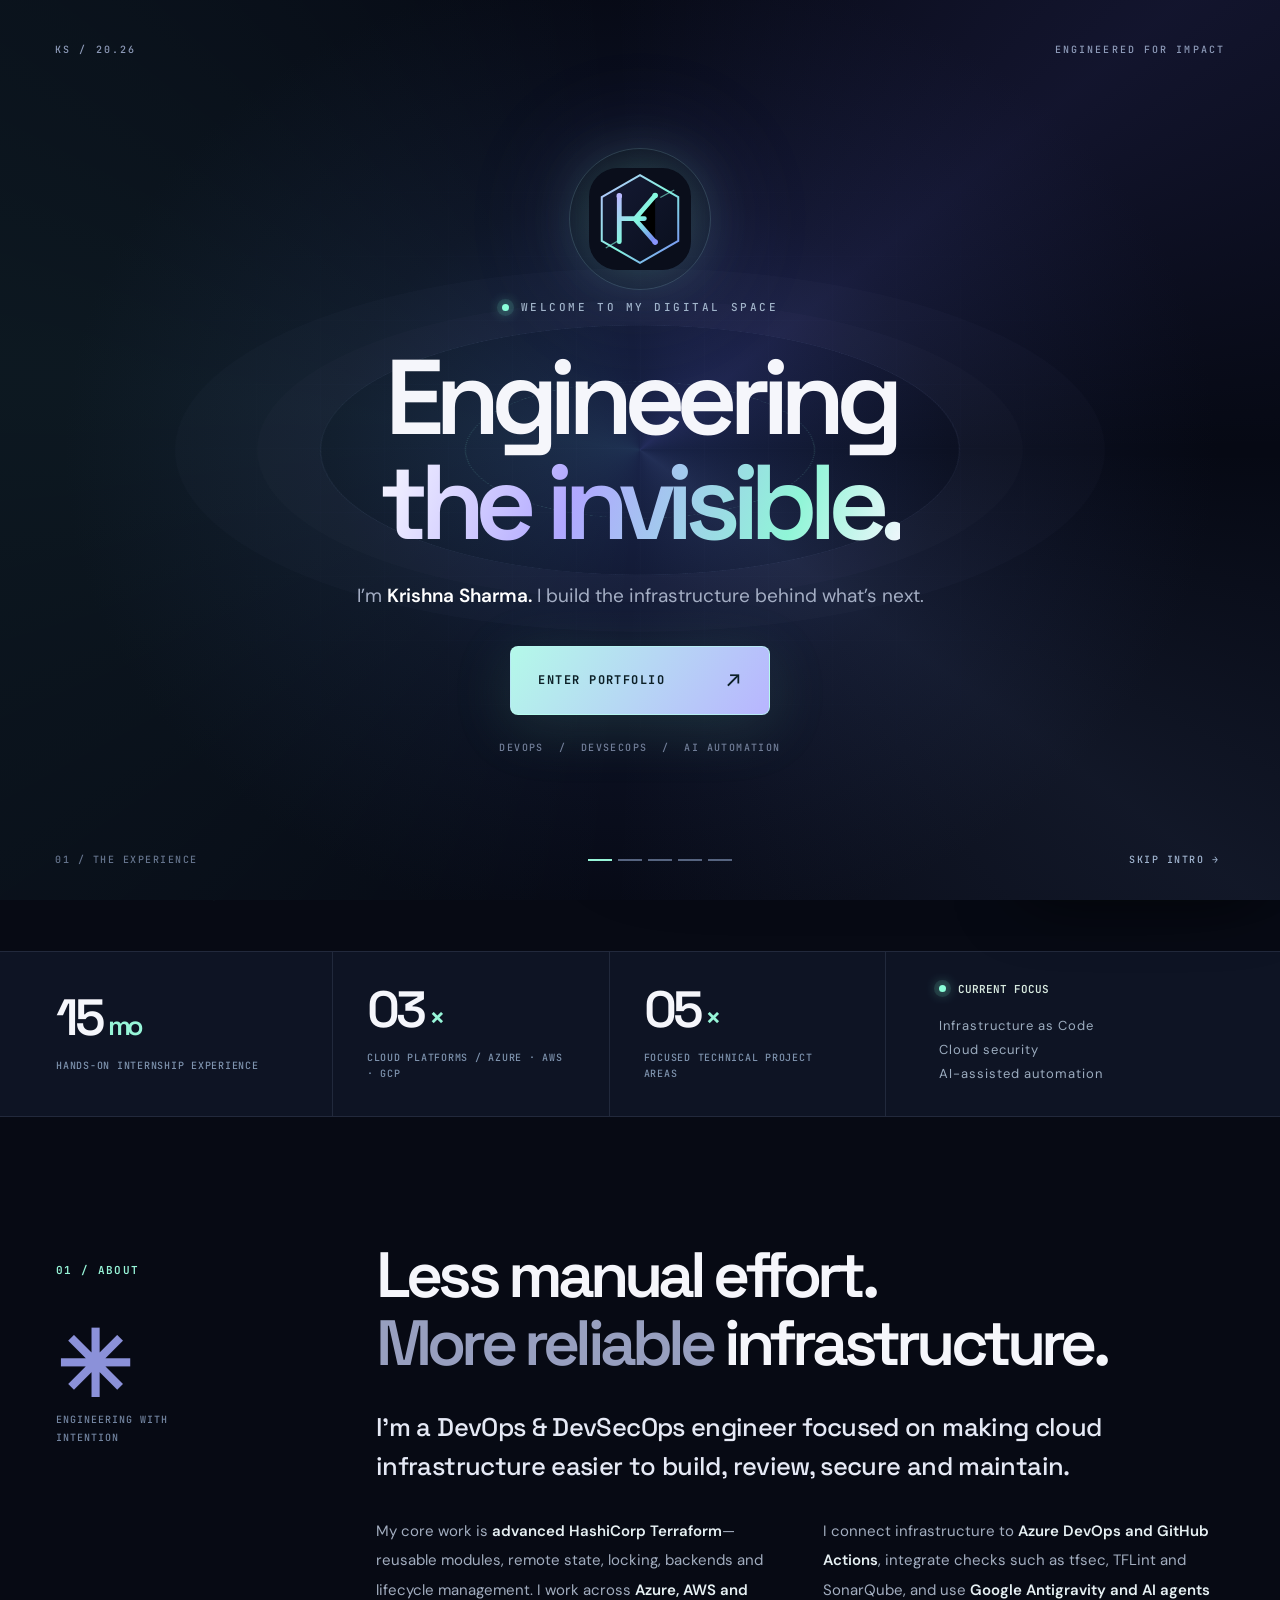
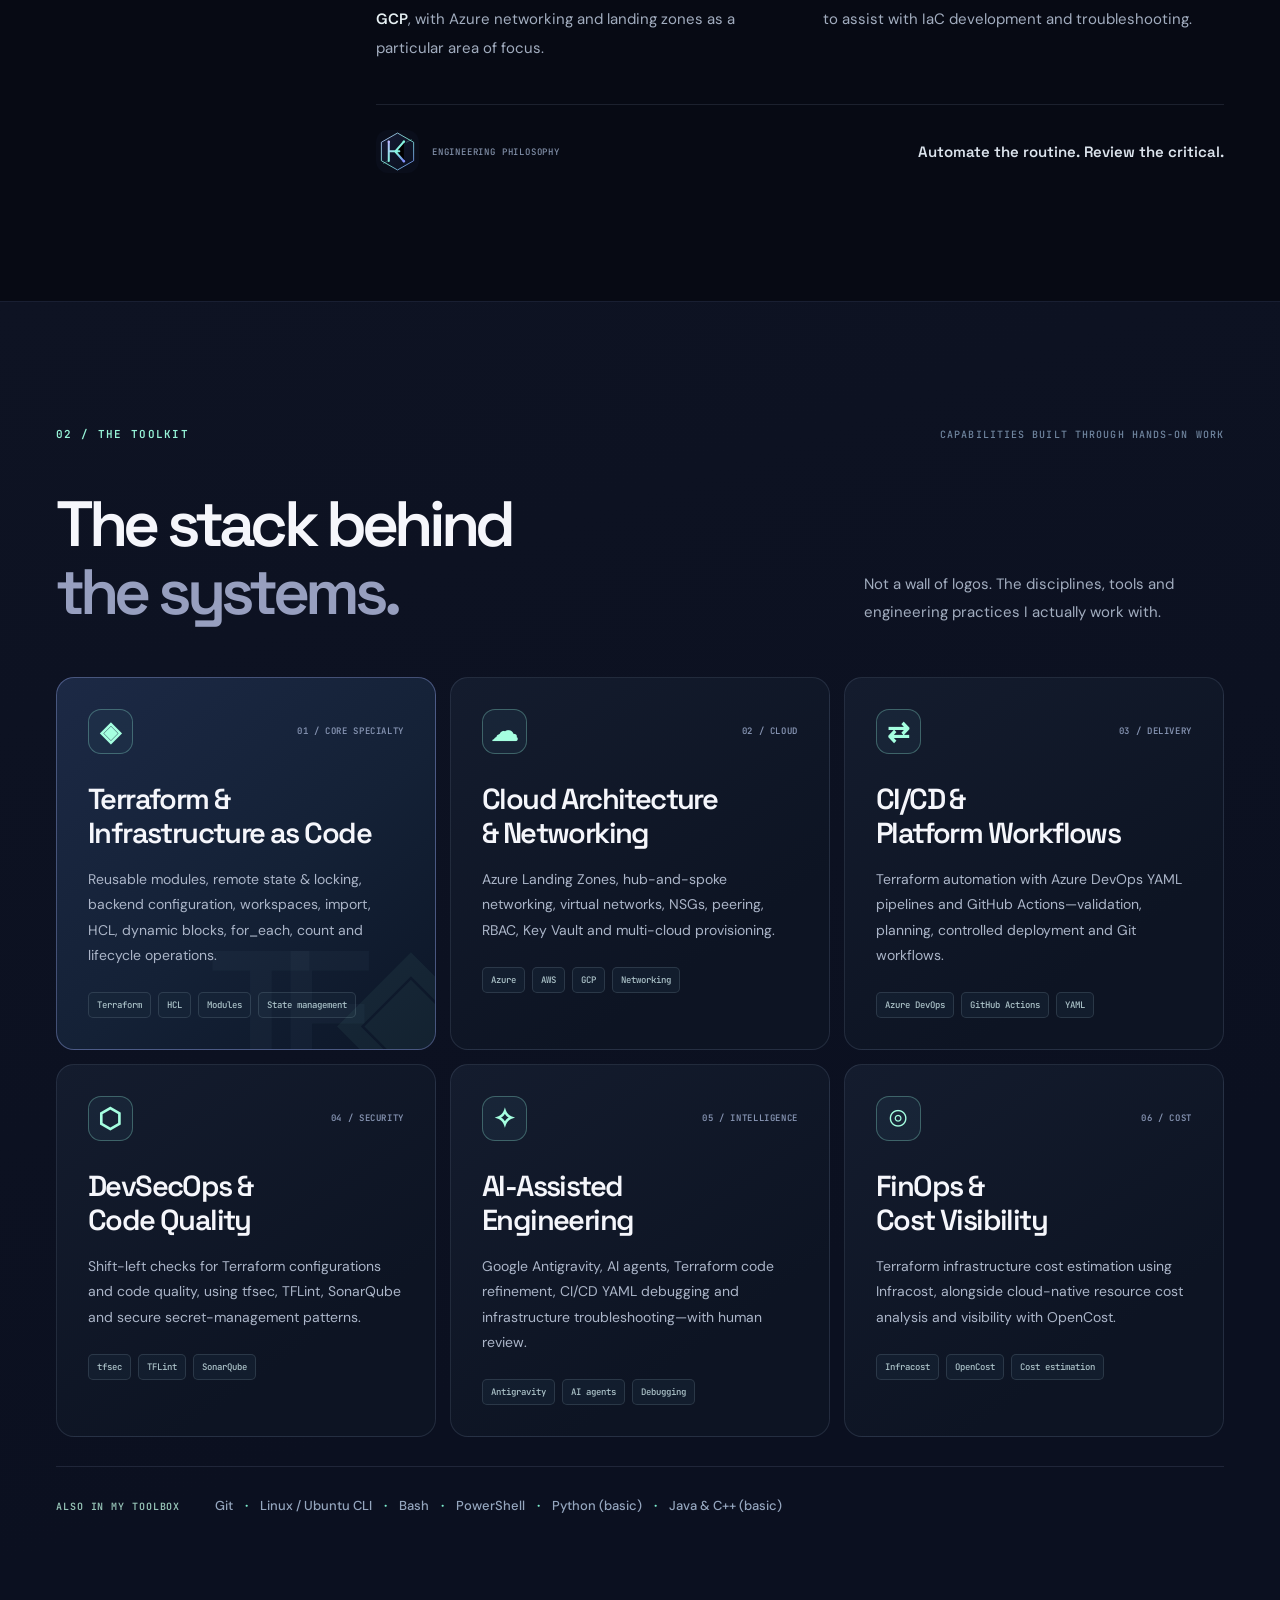
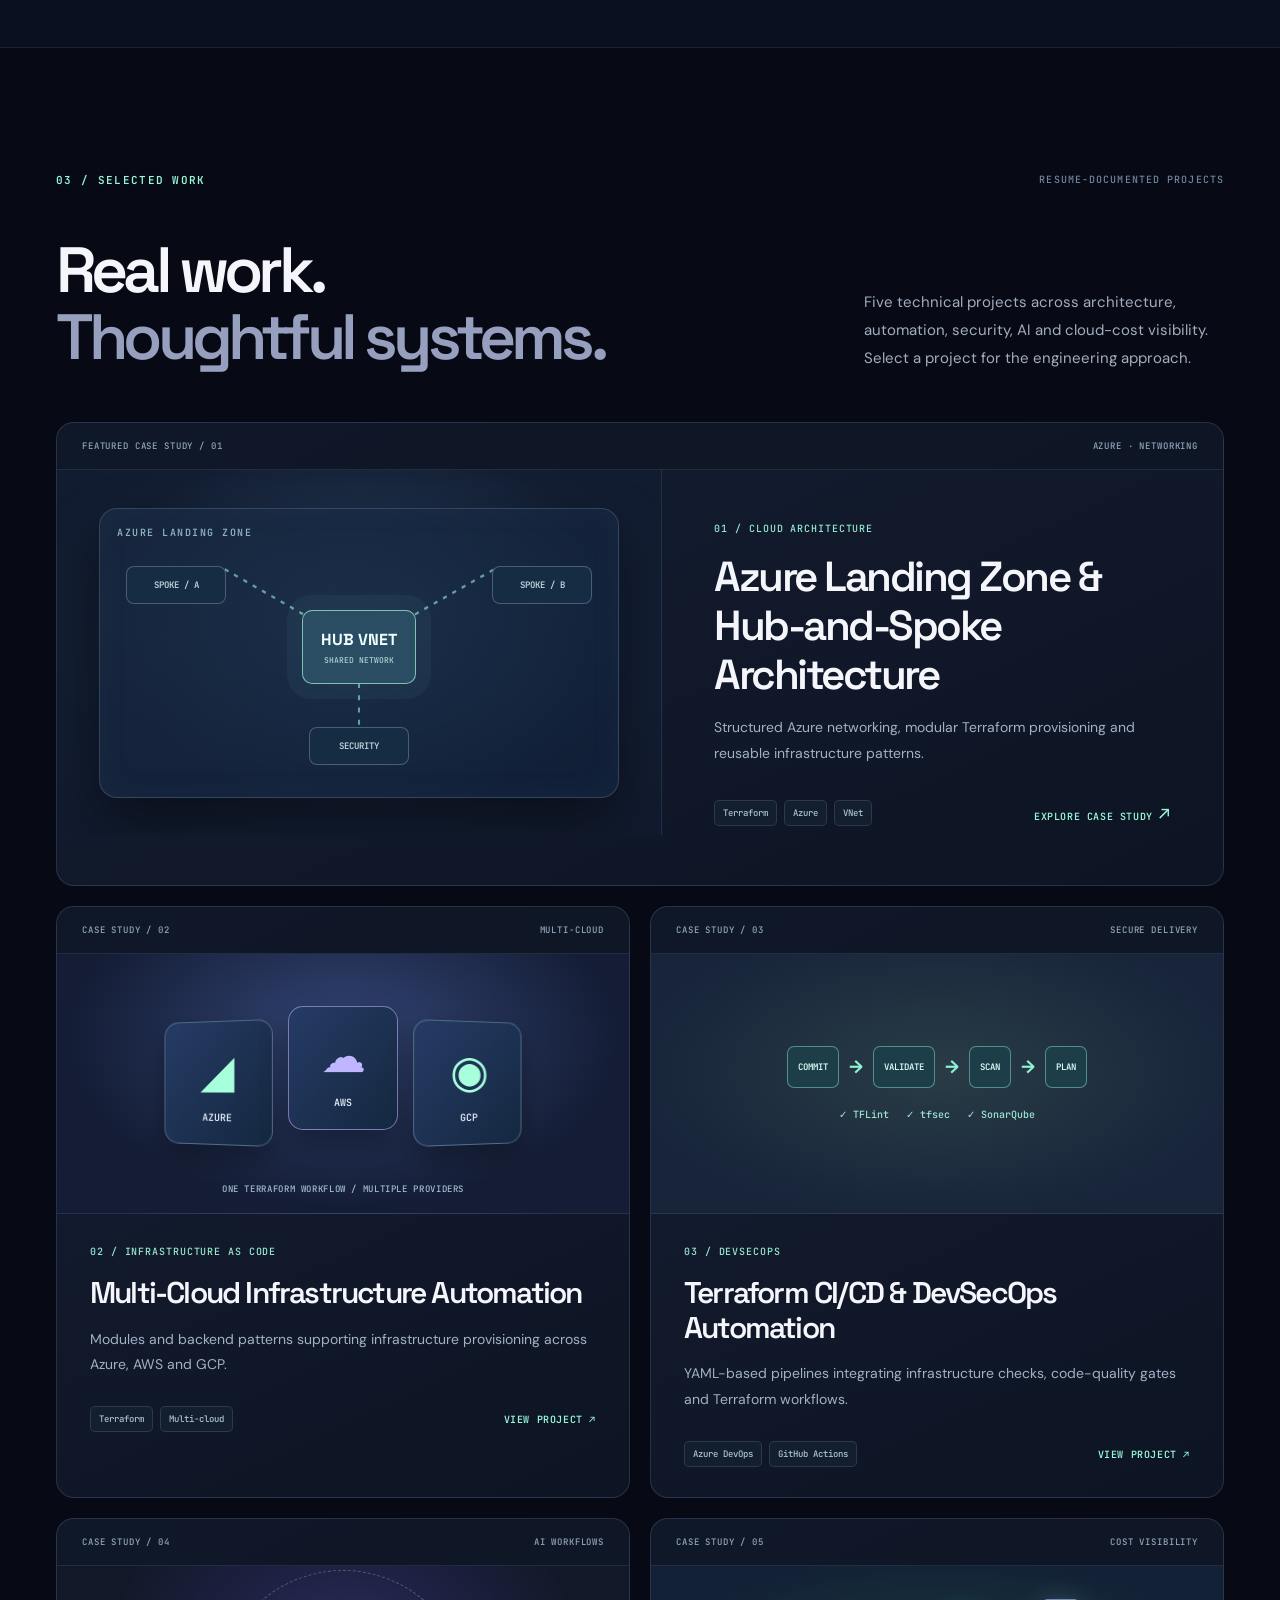
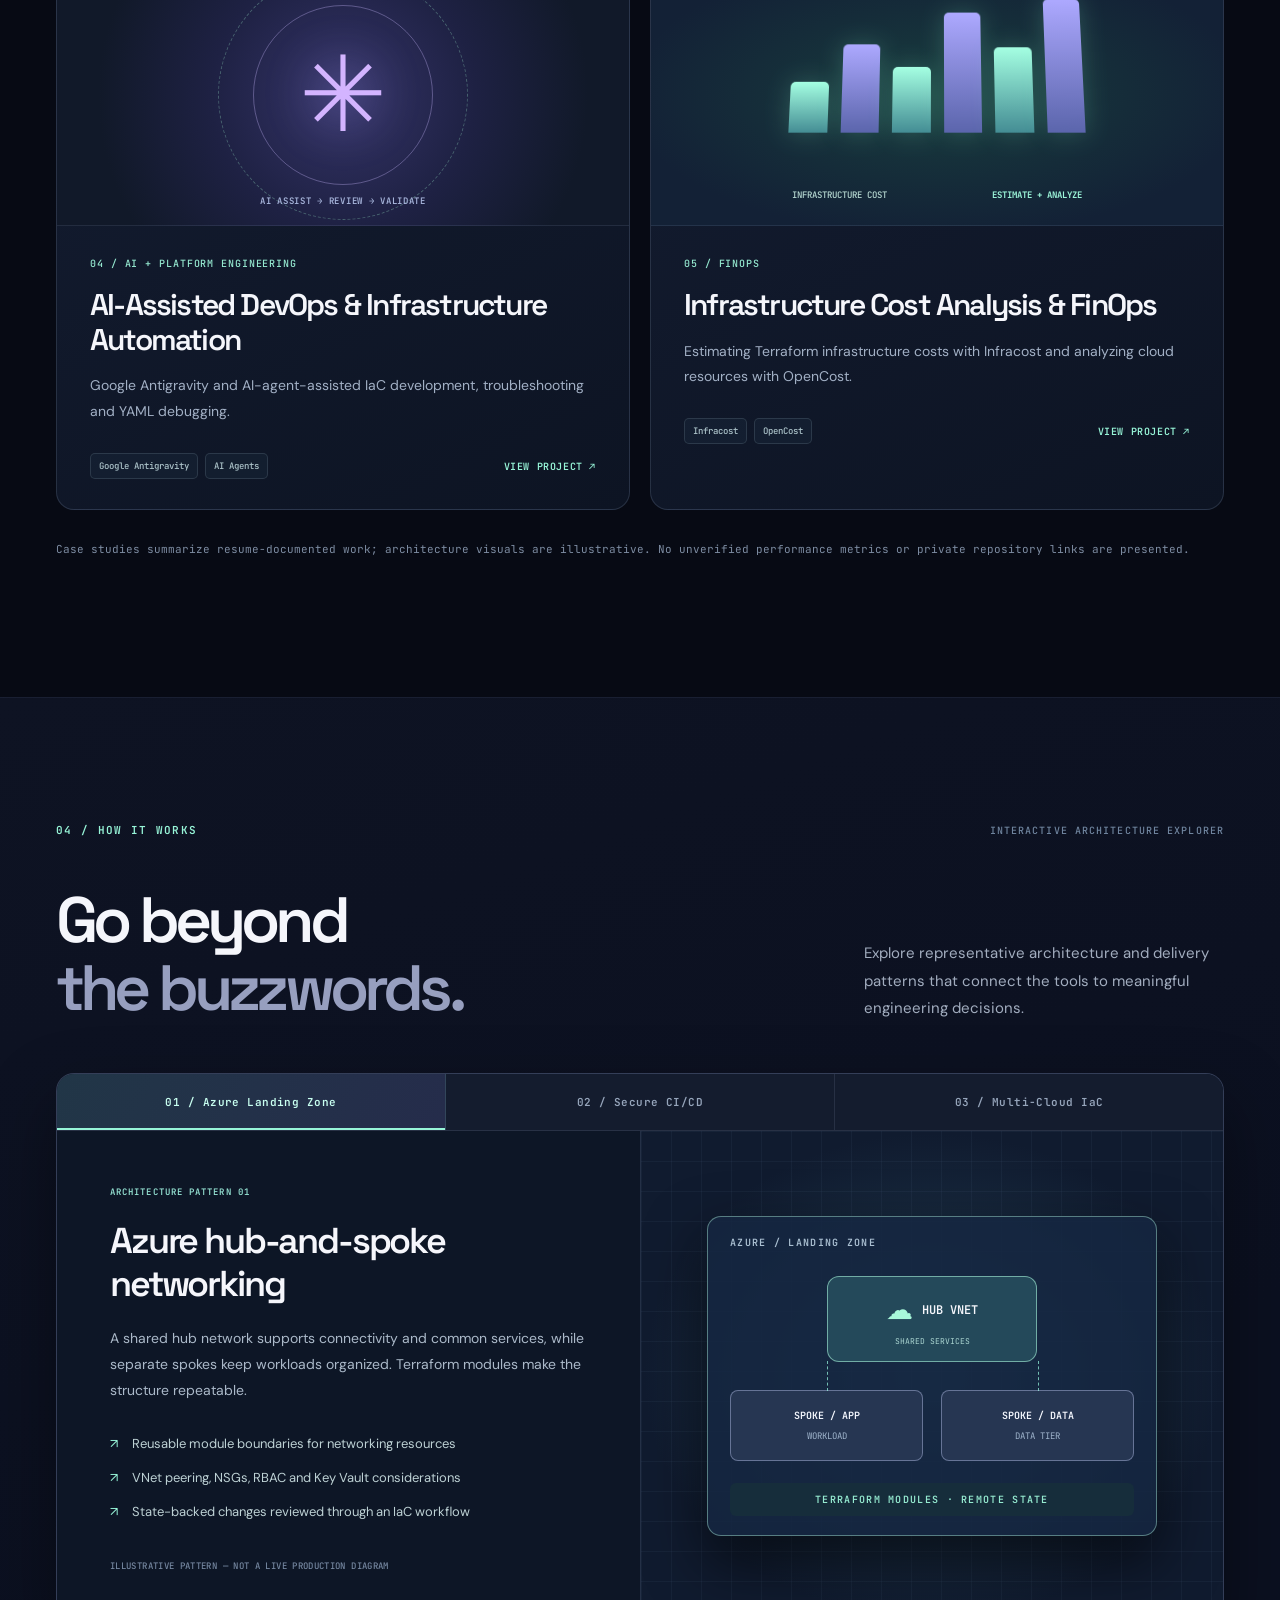
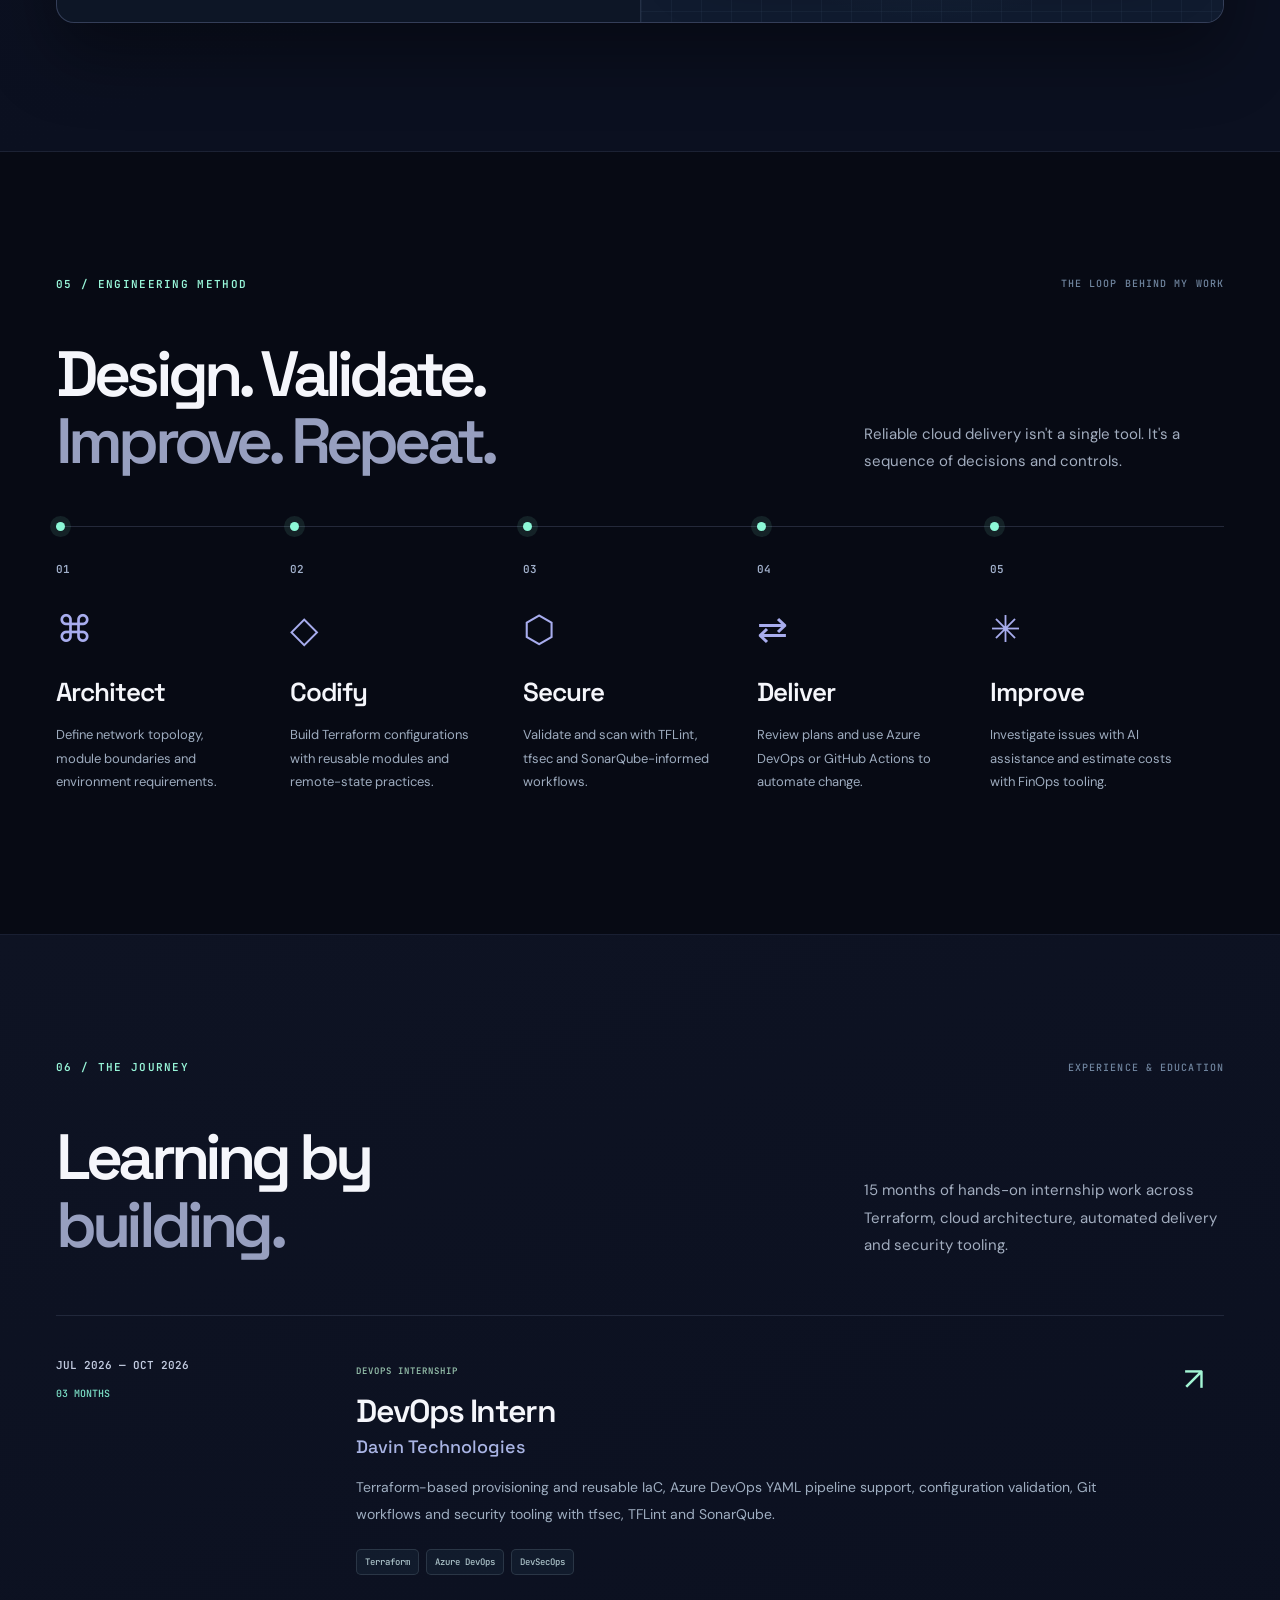
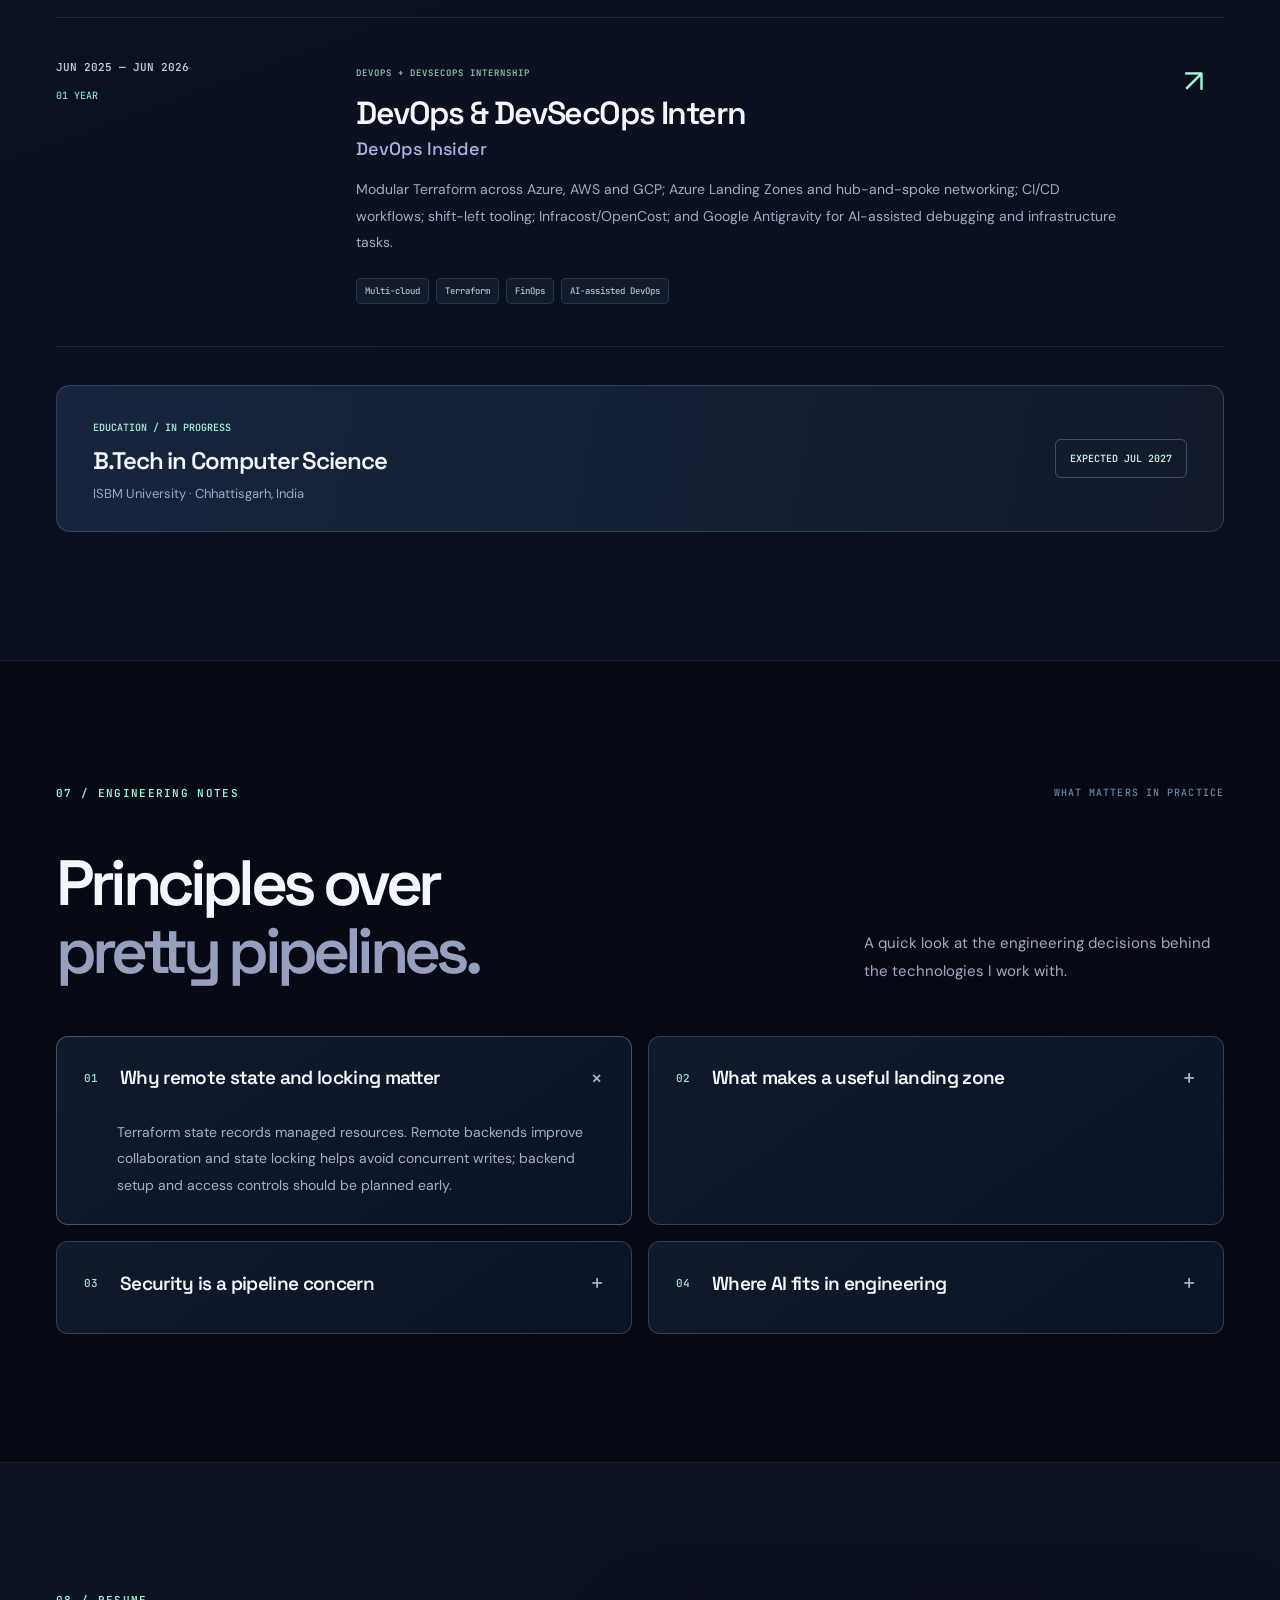
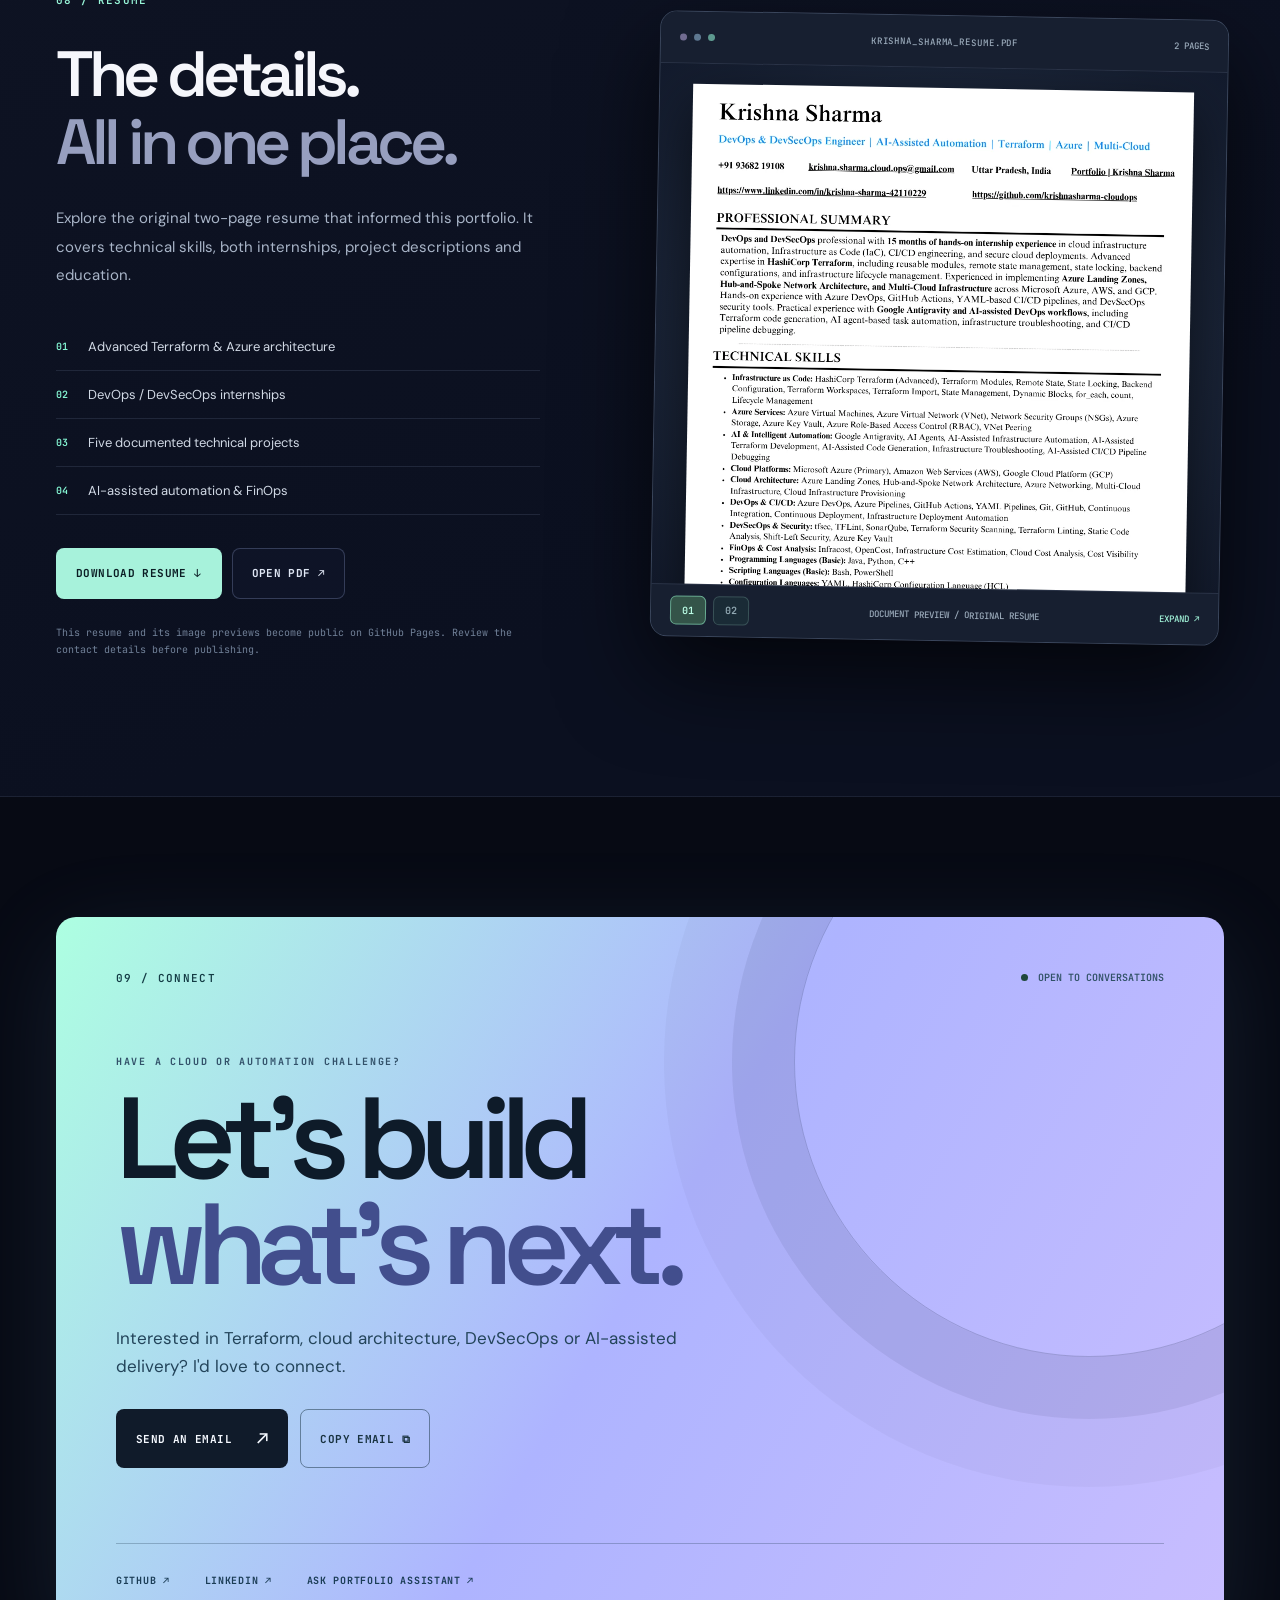
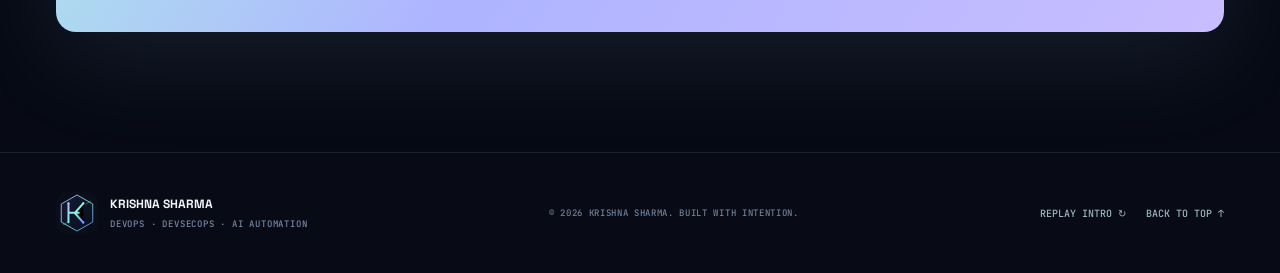
==== commit 85446c6d: "feat: launch NEXUS V20 premium DevOps AI portfolio" ====
--- a/docs/index.html
+++ b/docs/index.html
@@ -1,254 +1,100 @@
 <!doctype html>
 <html lang="en">
 <head>
-  <meta charset="utf-8" />
-  <meta name="viewport" content="width=device-width,initial-scale=1" />
-  <meta name="theme-color" content="#080d13" />
-  <meta name="description" content="Krishna Sharma — DevOps & DevSecOps Engineer. Advanced Terraform, Azure cloud architecture, multi-cloud engineering, secure CI/CD and AI-assisted automation." />
-  <meta name="author" content="Krishna Sharma" />
-  <meta property="og:type" content="website" />
-  <meta property="og:title" content="Krishna Sharma — DevOps · DevSecOps · AI Automation" />
-  <meta property="og:description" content="Infrastructure, intelligently engineered. Terraform · Azure · Multi-Cloud · DevSecOps · AI." />
-  <meta property="og:image" content="https://krishnasharma-cloudops.github.io/assets/og-cover.png" />
-  <link rel="canonical" href="https://krishnasharma-cloudops.github.io/" />
-  <meta name="color-scheme" content="dark" />
-  <link rel="icon" type="image/svg+xml" href="assets/favicon.svg" />
-  <link rel="preload" href="assets/krishna-logo.svg" as="image" type="image/svg+xml" />
-  <link rel="preconnect" href="https://fonts.googleapis.com" />
-  <link rel="preconnect" href="https://fonts.gstatic.com" crossorigin />
-  <link href="https://fonts.googleapis.com/css2?family=DM+Sans:wght@400;500;600;700&family=Space+Grotesk:wght@400;500;600;700&family=JetBrains+Mono:wght@400;500;600&display=swap" rel="stylesheet" />
-  <link rel="stylesheet" href="styles.css" />
-  <link rel="stylesheet" href="intro.css" />
-  <script src="intro.js" defer></script>
-  <script src="site-config.js" defer></script>
-  <script src="script.js" defer></script>
-  <script src="assistant.js" defer></script>
-  <title>Krishna Sharma | DevOps · DevSecOps · AI Automation</title>
+<meta charset="utf-8"><meta name="viewport" content="width=device-width, initial-scale=1"><meta name="theme-color" content="#080b17">
+<title>Krishna Sharma — DevOps, DevSecOps & AI-Assisted Cloud Engineering</title>
+<meta name="description" content="Krishna Sharma is a DevOps & DevSecOps engineer specializing in advanced Terraform, Azure architecture, multi-cloud infrastructure, secure CI/CD and AI-assisted automation. Explore projects, experience, resume and portfolio assistant.">
+<meta property="og:type" content="website"><meta property="og:title" content="Krishna Sharma — Building the Cloud, Intelligently"><meta property="og:description" content="A cloud engineering portfolio: Terraform, Azure, DevSecOps, AI, and engineering case studies."><meta property="og:image" content="https://krishnasharma-cloudops.github.io/krishnasharma-cloudops/assets/social-cover.svg">
+<link rel="icon" href="assets/ks-mark.svg" type="image/svg+xml"><link rel="preconnect" href="https://fonts.googleapis.com"><link rel="preconnect" href="https://fonts.gstatic.com" crossorigin>
+<link href="https://fonts.googleapis.com/css2?family=DM+Sans:wght@400;500;600;700&family=Space+Grotesk:wght@400;500;600;700&family=JetBrains+Mono:wght@400;500;600&display=swap" rel="stylesheet">
+<link rel="stylesheet" href="styles.css"><script src="site-config.js" defer></script><script src="app.js" defer></script><script src="assistant.js" defer></script>
 </head>
-<body class="intro-active">
-
-  <!-- CINEMATIC ENTRY: The welcome screen appears before the main website. -->
-  <section class="entry" id="entry" aria-labelledby="entry-title" aria-label="Welcome to Krishna Sharma's portfolio">
-    <canvas class="entry-particles" id="entry-particles" aria-hidden="true"></canvas>
-    <div class="entry-grid" aria-hidden="true"></div>
-    <div class="entry-glow entry-glow-a" aria-hidden="true"></div>
-    <div class="entry-glow entry-glow-b" aria-hidden="true"></div>
-    <div class="entry-vignette" aria-hidden="true"></div>
-    <header class="entry-header">
-      <div class="entry-brand"><span class="entry-brand-icon"><img src="assets/krishna-logo.svg" alt="" /></span><span>KRISHNA <em>/</em> SHARMA</span></div>
-      <div class="entry-top-right"><i></i><span>PORTFOLIO / EXPERIENCE 2026</span></div>
-    </header>
-    <div class="entry-axis entry-axis-left" aria-hidden="true">ENGINEERING / DESIGN / DELIVERY</div>
-    <div class="entry-axis entry-axis-right" aria-hidden="true">DEVOPS · DEVSECOPS · AI</div>
-    <div class="entry-content">
-      <div class="entry-emblem">
-        <div class="entry-emblem-halo" aria-hidden="true"></div>
-        <div class="entry-emblem-frame"><img src="assets/krishna-logo.svg" alt="Krishna Sharma — KS monogram" /></div>
-        <span class="entry-emblem-star" aria-hidden="true">✳</span>
-      </div>
-      <div class="entry-overline"><span class="entry-rule"></span> DEVOPS <b>·</b> DEVSECOPS <b>·</b> AI AUTOMATION <span class="entry-rule"></span></div>
-      <h1 id="entry-title" class="entry-title">Building <span class="entry-accent">secure intelligent</span><br/> infrastructure<span class="entry-point">.</span></h1>
-      <p class="entry-subtitle">From <span>code</span> to <span>cloud</span> to <span>AI.</span></p>
-      <div class="entry-caption">Infrastructure as Code. Security by design. AI-assisted delivery.<br class="entry-caption-break"/> A portfolio of systems built with intent.</div>
-      <div class="entry-actions">
-        <button class="entry-primary" type="button" id="enter-portfolio"><span class="entry-btn-shine" aria-hidden="true"></span><span>Enter Portfolio</span><svg viewBox="0 0 24 24" width="19" height="19" fill="none" stroke="currentColor" stroke-linecap="round" stroke-width="1.8" aria-hidden="true"><path d="M5 12h13m-5-5 5 5-5 5"/></svg></button>
-        <button class="entry-secondary" type="button" id="entry-resume">View résumé <span aria-hidden="true">↗</span></button>
-      </div>
-      <div class="entry-hint"><span class="entry-hint-line"></span> PRESS ENTER TO CONTINUE <span class="entry-hint-line"></span></div>
+<body>
+<a class="skip" href="#home">Skip to portfolio</a>
+<div id="scrollbar" aria-hidden="true"></div><div class="grain" aria-hidden="true"></div>
+<!-- The cinematic entry is optional and accessible. The actual site exists immediately underneath. -->
+<div class="entry" id="entry" aria-label="Welcome to Krishna Sharma's portfolio" role="dialog" aria-modal="true">
+  <div class="entry-grid" aria-hidden="true"></div><div class="entry-orbit entry-orbit-a" aria-hidden="true"></div><div class="entry-orbit entry-orbit-b" aria-hidden="true"></div><span class="entry-corner ec1">KS / 20.26</span><span class="entry-corner ec2">ENGINEERED FOR IMPACT</span>
+  <div class="entry-inner"><div class="entry-crest"><img src="assets/ks-mark.svg" alt="Krishna Sharma logo"></div><div class="entry-kicker"><span class="alive"></span> WELCOME TO MY DIGITAL SPACE</div>
+  <h1>Engineering<br><em>the invisible.</em></h1><p>I’m <strong>Krishna Sharma.</strong> I build the infrastructure behind what’s next.</p>
+  <button type="button" class="entry-enter" id="entry-enter">ENTER PORTFOLIO <span>↗</span></button><span class="entry-note">DEVOPS &nbsp;/&nbsp; DEVSECOPS &nbsp;/&nbsp; AI AUTOMATION</span></div>
+  <div class="entry-bottom"><span>01 / THE EXPERIENCE</span><span class="entry-progress"><i></i><i></i><i></i><i></i><i></i></span><button type="button" id="entry-skip">SKIP INTRO →</button></div>
+</div>
+<header class="header" id="top"><div class="wrap header-inner">
+ <a class="brand" href="#home" aria-label="Krishna Sharma home"><img src="assets/ks-mark.svg" alt=""><span><b>KRISHNA SHARMA</b><small>CLOUD SYSTEMS ENGINEER</small></span></a>
+ <nav id="nav" class="nav" aria-label="Primary navigation"><a href="#about">About</a><a href="#expertise">Expertise</a><a href="#projects">Projects</a><a href="#architecture">Architecture</a><a href="#experience">Experience</a><a href="#resume">Resume</a></nav>
+ <div class="header-ctas"><button class="tiny-chat" type="button" data-open-chat><span>✧</span> Ask AI</button><a class="nav-contact" href="#contact">LET'S TALK <span>↗</span></a></div>
+ <button class="menu-button" type="button" id="menu-button" aria-expanded="false" aria-controls="nav" aria-label="Open menu"><span></span><span></span><span></span></button>
+</div></header>
+<main id="home">
+<section class="hero section-pad wrap" aria-labelledby="hero-heading">
+ <div class="hero-left"><div class="eyebrow"><span class="alive"></span> PORTFOLIO / 2026 <span class="dotsep">✳</span> INFRASTRUCTURE ENGINEERING</div>
+ <div class="overline">HI, I'M KRISHNA SHARMA <span>✳</span> DEVOPS & DEVSECOPS ENGINEER</div>
+ <h1 id="hero-heading">I make<br><span class="gradient-text">cloud systems</span><br>work <em>smarter.</em></h1>
+ <p class="hero-lede">From resilient cloud foundations to security-first delivery, I turn complex infrastructure into <strong>repeatable, automated systems</strong> with Terraform, Azure and AI-assisted workflows.</p>
+ <div class="hero-buttons"><a class="btn btn-primary" href="#projects">EXPLORE PROJECTS <span>↗</span></a><a class="btn btn-outline" href="assets/Krishna_Sharma_Resume.pdf" target="_blank" rel="noopener">VIEW RESUME <span>↗</span></a></div>
+ <div class="availability"><span class="alive"></span> OPEN TO DEVOPS & CLOUD ENGINEERING OPPORTUNITIES</div>
+ <div class="hero-signature"><span class="hero-rule"></span> TERRAFORM / AZURE / MULTI-CLOUD / DEVSECOPS / AI</div>
+ </div>
+ <div class="hero-right" aria-label="Cloud infrastructure control panel illustration"><div class="ambient-orb"></div>
+  <div class="orbit-label orbit-label-top">PLATFORM / LIVE VIEW <span>↗</span></div>
+  <div class="cloud-console"><div class="console-top"><div class="windowdots"><i></i><i></i><i></i></div><span>infra.control-plane</span><span class="live-chip"><span class="alive"></span> ONLINE</span></div>
+   <div class="console-content"><div class="panel-head"><span>WORKSPACE / CLOUD ENGINEERING</span><span>PROVISION / SECURE / SHIP</span></div>
+    <div class="topology"><span class="topology-grid" aria-hidden="true"></span>
+     <svg class="lines" viewBox="0 0 500 300" preserveAspectRatio="none" aria-hidden="true"><path d="M252 139L115 69 M252 139L391 69 M252 139L115 228 M252 139L391 228 M252 139L252 263"/><circle class="travel t1" r="4"><animateMotion dur="4s" repeatCount="indefinite" path="M252 139L115 69"/></circle><circle class="travel t2" r="4"><animateMotion dur="5s" repeatCount="indefinite" path="M252 139L391 228"/></circle></svg>
+     <div class="node core"><div class="node-icon">◈</div><strong>TERRAFORM</strong><small>IaC ENGINE</small></div>
+     <div class="node cloud n-azure"><span class="n-symbol">◢</span><div><strong>AZURE</strong><small>PRIMARY</small></div></div>
+     <div class="node cloud n-aws"><span class="n-symbol">☁</span><div><strong>AWS</strong><small>CLOUD</small></div></div>
+     <div class="node cloud n-gcp"><span class="n-symbol">◉</span><div><strong>GCP</strong><small>CLOUD</small></div></div>
+     <div class="node cloud n-sec"><span class="n-symbol">⬡</span><div><strong>SECURITY</strong><small>SHIFT-LEFT</small></div></div>
+     <div class="node cloud n-pipe"><span class="n-symbol">⇄</span><div><strong>CI / CD</strong><small>AUTOMATE</small></div></div>
     </div>
-    <div class="entry-bottom"><span><span class="entry-index">01 / 02</span> THE INTRODUCTION</span><span class="entry-bottom-middle">AZURE <b>·</b> AWS <b>·</b> GCP <b>·</b> TERRAFORM</span><span class="entry-built">CRAFTED FOR THE CLOUD <span>✦</span></span></div>
-    <div class="entry-iris" aria-hidden="true"></div>
-  </section>
-  <noscript><style>.entry{display:none!important}body{overflow:auto!important}</style></noscript>
-
-
-  <a class="skip-link" href="#main">Skip to content</a>
-  <div id="scroll-progress" aria-hidden="true"></div>
-  <div class="aurora-mesh" aria-hidden="true"></div>
-  <div class="page-noise" aria-hidden="true"></div>
-  <div class="page-glow" aria-hidden="true"></div>
-
-  <header class="site-header" id="top">
-    <nav class="nav-shell container" aria-label="Primary navigation">
-      <a class="brand" href="#top" aria-label="Krishna Sharma — back to top"><span class="brand-logo-wrap"><img src="assets/krishna-logo.svg" alt="Krishna Sharma monogram logo" class="brand-logo"/></span><span class="brand-caption">KRISHNA<span>SHARMA · V16</span></span></a>
-      <div class="nav-links" id="nav-links">
-        <a href="#about">About</a>
-        <a href="#expertise">Expertise</a>
-        <a href="#work">Projects</a>
-        <a href="#experience">Experience</a>
-        <a href="#resume">Resume</a>
-        <a href="#contact">Contact</a>
-      </div>
-      <button class="nav-resume nav-ai-trigger" type="button" data-open-ai aria-label="Open Krishna portfolio assistant"><span class="ai-spark">✦</span> Ask AI <span aria-hidden="true">↗</span></button>
-      <button class="menu-toggle" id="menu-toggle" type="button" aria-label="Open navigation menu" aria-controls="nav-links" aria-expanded="false"><span></span><span></span></button>
-    </nav>
-  </header>
-
-  <main id="main">
-    <section class="hero container" aria-labelledby="hero-title">
-      <div class="hero-copy" data-reveal>
-        <div class="eyebrow"><span class="pulse-dot"></span> PORTFOLIO / CINEMATIC V16 <span class="eyebrow-line"></span> DEVOPS × DEVSECOPS × AI</div>
-        <p class="hero-intro">HEY, I'M <strong>KRISHNA SHARMA</strong> <span class="intro-dash">/</span> DEVOPS & DEVSECOPS</p>
-        <h1 id="hero-title">Infrastructure,<br><span class="text-italic">intelligently</span><br><span class="text-accent">engineered<span class="period">.</span></span></h1>
-        <p class="hero-description">I design cloud foundations, automate delivery, and embed security into the workflow—using <strong>Terraform, multi-cloud engineering, and AI-assisted automation.</strong></p>
-        <div class="hero-logo-bar">
-          <div class="hero-logo-chip"><img src="assets/krishna-logo.svg" alt="Krishna Sharma portfolio logo" /><div><span>SIGNATURE MARK</span><strong>KS / Cloud Systems</strong></div></div>
-          <div class="hero-trust">Built from resume-backed experience, projects, and workflow details.</div>
-        </div>
-        <div class="hero-actions">
-          <a class="button button-primary" href="#work">Explore my work <span aria-hidden="true">↗</span></a>
-          <button class="button button-ghost hero-ask-button" type="button" data-open-ai><span class="ai-spark">✦</span> Ask my AI <span aria-hidden="true">↗</span></button>
-        </div>
-        <div class="hero-bottom-note"><span class="note-dash"></span> Terraform-first <span class="note-sep">/</span> Security-minded <span class="note-sep">/</span> AI-assisted</div>
-        <div class="hero-premium-dock" data-reveal>
-          <article class="premium-dock-card">
-            <span class="dock-kicker">SPECIALIZATION</span>
-            <strong>Advanced Terraform</strong>
-            <p>Reusable modules, remote state, workspaces, backend configuration and lifecycle workflows.</p>
-          </article>
-          <article class="premium-dock-card premium-ai">
-            <span class="dock-kicker">AI LAYER</span>
-            <strong>Krishna AI Assistant</strong>
-            <p>Interactive assistant grounded in resume knowledge with optional secure live-AI backend support.</p>
-          </article>
-          <article class="premium-dock-card">
-            <span class="dock-kicker">SYSTEM STATUS</span>
-            <strong>Azure · AWS · GCP</strong>
-            <p>Multi-cloud architecture, DevSecOps validation and cost-aware infrastructure delivery.</p>
-          </article>
-        </div>
-        <div class="hero-assistant-teaser"><div class="teaser-mark">✦</div><div><strong>MEET YOUR PORTFOLIO GUIDE</strong><span>Ask about my cloud architecture, security or AI workflows.</span></div><button type="button" data-open-ai aria-label="Open assistant">↗</button></div>
-      </div>
-
-      <div class="hero-visual" data-reveal aria-label="Animated cloud orchestration illustration">
-        <div class="console-bar"><div class="console-dots" aria-hidden="true"><i></i><i></i><i></i></div><span>INFRASTRUCTURE / CONTROL PLANE</span><span class="console-green"><span class="tiny-dot"></span> ACTIVE</span></div>
-        <div class="console-grid">
-          <svg class="infra-svg" viewBox="0 0 560 512" role="img" aria-labelledby="diagram-title diagram-desc">
-            <title id="diagram-title">Terraform cloud infrastructure orchestration</title>
-            <desc id="diagram-desc">A central Terraform orchestrator linked to Azure, AWS, GCP, CI/CD and security automation nodes.</desc>
-            <defs>
-              <radialGradient id="coreGlow"><stop offset="0" stop-color="#53e1c1" stop-opacity=".17"/><stop offset="1" stop-color="#53e1c1" stop-opacity="0"/></radialGradient>
-              <linearGradient id="pathGradient" x1="0" x2="1"><stop stop-color="#54ddbd" stop-opacity=".18"/><stop offset=".55" stop-color="#54ddbd" stop-opacity=".75"/><stop offset="1" stop-color="#54ddbd" stop-opacity=".16"/></linearGradient>
-              <filter id="lightBlur"><feGaussianBlur stdDeviation="4"/></filter>
-            </defs>
-            <circle cx="280" cy="249" r="171" fill="url(#coreGlow)" />
-            <circle class="orbit orbit-1" cx="280" cy="249" r="153" fill="none" stroke="#5b8e88" stroke-opacity=".23" stroke-width="1" stroke-dasharray="3 9" />
-            <circle class="orbit orbit-2" cx="280" cy="249" r="111" fill="none" stroke="#5b8e88" stroke-opacity=".18" stroke-width="1" stroke-dasharray="5 11" />
-            <path class="flow-path" d="M280 249 L142 146"/><path class="flow-path delay1" d="M280 249 L425 143"/><path class="flow-path delay2" d="M280 249 L431 355"/><path class="flow-path delay3" d="M280 249 L133 353"/><path class="flow-path delay4" d="M280 249 L281 71"/>
-            <path class="flow-line" d="M280 249 L142 146 M280 249 L425 143 M280 249 L431 355 M280 249 L133 353 M280 249 L281 71" />
-            <g class="node node-azure" transform="translate(142 146)"><rect x="-66" y="-35" width="132" height="70" rx="10"/><path d="M-42 -10 L-30 -23 -15 4 -26 18Z" fill="#5ee1c0" opacity=".85"/><path d="M-28 12 -6 -23 9 18h-28Z" fill="#91ffee" opacity=".58"/><text x="18" y="-4" class="node-name">AZURE</text><text x="18" y="15" class="node-sub">PRIMARY</text></g>
-            <g class="node node-aws" transform="translate(425 143)"><rect x="-62" y="-35" width="124" height="70" rx="10"/><text x="-43" y="2" class="node-icon">☁</text><text x="-11" y="-4" class="node-name">AWS</text><text x="-11" y="15" class="node-sub">CLOUD</text></g>
-            <g class="node node-gcp" transform="translate(431 355)"><rect x="-66" y="-35" width="132" height="70" rx="10"/><circle cx="-35" cy="0" r="12" fill="none" stroke="#77e4ce" stroke-width="3" opacity=".8"/><text x="-11" y="-4" class="node-name">GCP</text><text x="-11" y="15" class="node-sub">CLOUD</text></g>
-            <g class="node node-sec" transform="translate(133 353)"><rect x="-67" y="-35" width="134" height="70" rx="10"/><path d="M-34 -16 -21 -10v13c0 10-6 17-13 21-7-4-13-11-13-21v-13Z" stroke="#7eeed6" stroke-width="2" fill="none"/><text x="-9" y="-4" class="node-name">DEVSECOPS</text><text x="-9" y="15" class="node-sub">SECURE</text></g>
-            <g class="node node-cicd" transform="translate(281 71)"><rect x="-69" y="-31" width="138" height="62" rx="10"/><path d="M-47 -4 -37 -14 -27 -4 -37 6Z" stroke="#88f4d7" fill="none" stroke-width="2"/><text x="-12" y="-5" class="node-name">CI / CD</text><text x="-12" y="14" class="node-sub">AUTOMATED</text></g>
-            <g class="central" transform="translate(280 249)"><circle r="82" fill="#101b21" stroke="#6deecf" stroke-opacity=".26" stroke-width="1.5"/><circle r="72" fill="#102321" stroke="#4be5c3" stroke-opacity=".5" stroke-width="1" stroke-dasharray="3 9"/><path d="M-30 -30 -8 -17 -8 18 -30 5Z" fill="#a5f7dd"/><path d="M-2 -14 19 -1 19 34 -2 21Z" fill="#4be0bc"/><path d="M-2 -39 19 -26 19 -4 -2 -17Z" fill="#5ecbb0"/><text y="52" class="core-title" text-anchor="middle">TERRAFORM</text></g>
-            <circle class="signal signal-1" r="4" fill="#77f8d9"><animateMotion dur="3.8s" repeatCount="indefinite" path="M280 249 L142 146" /></circle>
-            <circle class="signal signal-2" r="4" fill="#77f8d9"><animateMotion dur="4.3s" begin="-.9s" repeatCount="indefinite" path="M280 249 L425 143" /></circle>
-            <circle class="signal signal-3" r="4" fill="#77f8d9"><animateMotion dur="4.5s" begin="-2s" repeatCount="indefinite" path="M280 249 L431 355" /></circle>
-          </svg>
-          <div class="console-coordinate top-left">SYS.ARCH // 01</div><div class="console-coordinate bottom-right">MULTI-CLOUD / AUTOMATED</div>
-        </div>
-        <div class="console-footer"><span><i class="online-dot"></i> SYSTEMS CONNECTED</span><span>BUILD / SECURE / SHIP <span class="console-arrow">↗</span></span></div>
-        <div class="float-tag float-tag-top">CLOUD / <b>03</b></div>
-        <div class="float-tag float-tag-bottom">DEPLOYMENT STATUS <span class="status-pill">READY</span></div>
-      </div>
-      <div class="hero-scroll-cue" aria-hidden="true"><span>SCROLL TO EXPLORE</span><span class="scroll-cue-line"></span></div>
-    </section>
-
-    <section class="metrics-strip" aria-label="Experience at a glance">
-      <div class="container metrics-inner"><div class="metric"><strong>15<span>mo</span></strong><p>INTERNSHIP EXPERIENCE</p></div><div class="metric"><strong>03<span>×</span></strong><p>CLOUD PLATFORMS</p></div><div class="metric"><strong>05<span>+</span></strong><p>TECHNICAL PROJECT AREAS</p></div><div class="metric metric-last"><div class="metric-status"><span class="pulse-dot"></span> AVAILABLE FOR OPPORTUNITIES</div><p>LET'S ENGINEER WHAT'S NEXT ↗</p></div></div>
-    </section>
-
-    <section id="about" class="section about-section container" aria-labelledby="about-heading">
-      <div class="section-top" data-reveal><span class="section-index">01 / THE APPROACH</span><span class="section-cross">✳</span></div>
-      <div class="about-grid"><div data-reveal><h2 id="about-heading" class="section-heading">More than tools.<br><span class="muted-heading">A systems mindset.</span></h2></div><div class="about-copy" data-reveal><p>I'm <strong>Krishna Sharma</strong> — a DevOps & DevSecOps professional who enjoys the space where <em>cloud architecture, automation, and security</em> meet.</p><p>Across 15 months of internships, I've worked with Terraform-driven infrastructure, Azure landing zones, hub-and-spoke networking, CI/CD pipelines, and multi-cloud provisioning across Azure, AWS, and GCP.</p><p>I also explore how <strong>AI agents and Google Antigravity</strong> can accelerate infrastructure coding, troubleshooting, and delivery workflows—without skipping the human review that production systems deserve.</p><div class="about-tags"><span>BUILD SYSTEMS</span><span>BAKE IN SECURITY</span><span>LEVERAGE AI</span></div></div></div>
-    </section>
-
-    <section id="expertise" class="section expertise-section" aria-labelledby="expertise-heading">
-      <div class="container"><div class="section-top" data-reveal><span class="section-index">02 / THE TOOLKIT</span><span class="section-sidenote">PURPOSE-BUILT, NOT BUZZWORD-DRIVEN</span></div><div class="section-heading-row" data-reveal><h2 id="expertise-heading" class="section-heading">My engineering<br><span class="text-accent">toolkit.</span></h2><p>Tools chosen to solve problems.<br>Depth where it counts.</p></div>
-        <div class="expertise-grid">
-          <article class="skill-panel skill-primary" data-reveal><div class="panel-top"><div class="skill-glyph terraform-glyph" aria-hidden="true"><svg viewBox="0 0 50 50" fill="none"><path d="m9 11 13 7v21L9 32V11Z" fill="currentColor"/><path d="m25 20 13 7v21l-13-8V20Z" fill="currentColor" opacity=".75"/><path d="m25 3 13 7v13l-13-7V3Z" fill="currentColor" opacity=".5"/></svg></div><span class="skill-number">01 / FOUNDATION</span></div><h3>Infrastructure<br>as Code.</h3><p>Advanced Terraform workflows for reproducible infrastructure, modular architecture and lifecycle control.</p><div class="chip-row"><span>Terraform</span><span>Modules</span><span>Remote state</span><span>State locking</span><span>HCL</span></div></article>
-          <article class="skill-panel" data-reveal><div class="panel-top"><div class="skill-glyph" aria-hidden="true"><svg viewBox="0 0 48 48" fill="none" stroke="currentColor" stroke-width="2"><path d="m24 5 18 10v18L24 43 6 33V15L24 5Z"/><path d="m6 15 18 10 18-10M24 25v18"/></svg></div><span class="skill-number">02 / INFRASTRUCTURE</span></div><h3>Cloud<br>architecture.</h3><p>Azure-first infrastructure with multi-cloud experience and networking architecture patterns.</p><div class="chip-row"><span>Azure</span><span>AWS</span><span>GCP</span><span>Landing Zones</span><span>Hub & Spoke</span></div></article>
-          <article class="skill-panel" data-reveal><div class="panel-top"><div class="skill-glyph" aria-hidden="true"><svg viewBox="0 0 48 48" fill="none" stroke="currentColor" stroke-width="2.2" stroke-linecap="round"><path d="M9 12h30M9 24h30M9 36h30"/><circle cx="16" cy="12" r="5" fill="#102321"/><circle cx="32" cy="24" r="5" fill="#102321"/><circle cx="20" cy="36" r="5" fill="#102321"/></svg></div><span class="skill-number">03 / DELIVERY</span></div><h3>CI/CD<br>engineering.</h3><p>Infrastructure validation and delivery workflows with Azure DevOps and GitHub Actions.</p><div class="chip-row"><span>Azure DevOps</span><span>GitHub Actions</span><span>YAML</span><span>Git</span></div></article>
-          <article class="skill-panel" data-reveal><div class="panel-top"><div class="skill-glyph" aria-hidden="true"><svg viewBox="0 0 48 48" fill="none" stroke="currentColor" stroke-width="2"><path d="m24 4 15 7v12c0 10-6 17-15 21C15 40 9 33 9 23V11l15-7Z"/><path d="m17 24 5 5 10-11"/></svg></div><span class="skill-number">04 / SECURITY</span></div><h3>Security<br>by design.</h3><p>Shift-left checks for infrastructure security, Terraform linting and code quality.</p><div class="chip-row"><span>tfsec</span><span>TFLint</span><span>SonarQube</span><span>Key Vault</span></div></article>
-          <article class="skill-panel" data-reveal><div class="panel-top"><div class="skill-glyph" aria-hidden="true"><svg viewBox="0 0 48 48" fill="none" stroke="currentColor" stroke-width="2"><path d="M24 5v8M24 35v8M5 24h8M35 24h8M11 11l6 6M31 31l6 6M37 11l-6 6M17 31l-6 6"/><circle cx="24" cy="24" r="9"/><circle cx="24" cy="24" r="2" fill="currentColor"/></svg></div><span class="skill-number">05 / INTELLIGENCE</span></div><h3>AI-assisted<br>automation.</h3><p>AI agents supporting Terraform development, debugging and repetitive engineering tasks.</p><div class="chip-row"><span>Google Antigravity</span><span>AI agents</span><span>Troubleshooting</span></div></article>
-          <article class="skill-panel" data-reveal><div class="panel-top"><div class="skill-glyph" aria-hidden="true"><svg viewBox="0 0 48 48" fill="none" stroke="currentColor" stroke-width="2"><path d="M8 38h33M13 31l8-9 7 5 9-15"/><path d="m30 12 7 0v7"/><path d="M8 8v30"/></svg></div><span class="skill-number">06 / VISIBILITY</span></div><h3>Cost-aware<br>engineering.</h3><p>Understanding infrastructure cost before and after deployment through FinOps tooling.</p><div class="chip-row"><span>Infracost</span><span>OpenCost</span><span>FinOps</span><span>Linux (basic)</span></div></article>
-        </div>
-      </div>
-    </section>
-
-    <section id="work" class="section projects-section container" aria-labelledby="work-heading">
-      <div class="section-top" data-reveal><span class="section-index">03 / SELECTED WORK</span><span class="section-sidenote">REAL IMPLEMENTATIONS / NO INVENTED METRICS</span></div>
-      <div class="section-heading-row" data-reveal><h2 id="work-heading" class="section-heading">Proof in the<br><span class="text-accent">architecture.</span></h2><p>Cloud platforms, pipelines, security checks and AI workflows translated into hands-on projects.</p></div>
-      <div class="projects-grid">
-        <article class="project-card project-large" data-reveal><div class="project-card-top"><span class="project-category"><i></i> CLOUD ARCHITECTURE</span><span class="project-index">01 — 05</span></div><div class="project-art art-hub" aria-hidden="true"><svg viewBox="0 0 500 205" fill="none"><path class="schema-line" d="M250 101H138V52M250 101H361V52M250 101H138V151M250 101H361V151"/><rect class="schema-hub" x="204" y="71" width="92" height="62" rx="11"/><text x="250" y="97" text-anchor="middle">HUB</text><text x="250" y="114" text-anchor="middle" class="schema-small">AZURE VNET</text><rect x="89" y="26" width="98" height="51" rx="8"/><text x="138" y="56" text-anchor="middle">SPOKE 01</text><rect x="312" y="26" width="98" height="51" rx="8"/><text x="361" y="56" text-anchor="middle">SPOKE 02</text><rect x="89" y="127" width="98" height="51" rx="8"/><text x="138" y="157" text-anchor="middle">SPOKE 03</text><rect x="312" y="127" width="98" height="51" rx="8"/><text x="361" y="157" text-anchor="middle">SPOKE 04</text><circle class="schema-pulse" cx="250" cy="101" r="70"/></svg></div><div class="project-body"><span class="project-no">PROJECT / 001</span><h3>Azure Landing Zone <br>& Hub-and-Spoke</h3><p>Terraform-powered Azure landing zone infrastructure with modular cloud networking and hub-and-spoke architecture.</p><div class="project-tags"><span>AZURE</span><span>TERRAFORM</span><span>NETWORKING</span></div></div></article>
-        <article class="project-card" data-reveal><div class="project-card-top"><span class="project-category"><i></i> MULTI-CLOUD</span><span class="project-index">02 — 05</span></div><div class="project-art art-cloud" aria-hidden="true"><span class="art-pill">AZURE</span><span class="cloud-connector"></span><span class="art-center">TF</span><span class="cloud-connector"></span><span class="art-pill">AWS</span><span class="art-pill art-gcp">GCP</span></div><div class="project-body"><span class="project-no">PROJECT / 002</span><h3>Multi-Cloud<br>Provisioning</h3><p>Reusable Terraform modules and remote state workflows for infrastructure across Azure, AWS and GCP.</p><div class="project-tags"><span>HCL</span><span>MODULES</span><span>STATE</span></div></div></article>
-        <article class="project-card" data-reveal><div class="project-card-top"><span class="project-category"><i></i> DEVSECOPS</span><span class="project-index">03 — 05</span></div><div class="project-art art-pipeline" aria-hidden="true"><div class="pipeline-mini"><span>CODE</span><i>›</i><span>SCAN</span><i>›</i><span>PLAN</span><i>›</i><span>DEPLOY</span></div><span class="pipeline-command">$ terraform plan <b>✓</b></span></div><div class="project-body"><span class="project-no">PROJECT / 003</span><h3>Secure Terraform<br>CI/CD Pipeline</h3><p>Azure DevOps YAML and GitHub Actions workflows with tfsec, TFLint and SonarQube checks.</p><div class="project-tags"><span>CI/CD</span><span>TFSEC</span><span>SONARQUBE</span></div></div></article>
-        <article class="project-card" data-reveal><div class="project-card-top"><span class="project-category"><i></i> AI-AUGMENTED</span><span class="project-index">04 — 05</span></div><div class="project-art art-ai" aria-hidden="true"><div class="ai-center"><svg viewBox="0 0 60 60" fill="none" stroke="currentColor"><circle cx="30" cy="30" r="18" stroke-width="1.5" stroke-dasharray="3 5"/><path d="M30 13V5M30 55v-8M47 30h8M5 30h8M42 18l6-6M12 48l6-6M42 42l6 6M12 12l6 6" stroke-width="1.8"/><path d="m30 18 4 8 8 4-8 4-4 8-4-8-8-4 8-4Z" fill="currentColor" opacity=".3"/></svg></div><div class="ai-orbit orbit-a">CODE</div><div class="ai-orbit orbit-b">DEBUG</div><div class="ai-orbit orbit-c">AGENT</div></div><div class="project-body"><span class="project-no">PROJECT / 004</span><h3>AI-Assisted<br>DevOps Workflows</h3><p>Google Antigravity and AI agents supporting Terraform generation, troubleshooting and YAML pipeline debugging.</p><div class="project-tags"><span>ANTIGRAVITY</span><span>AI AGENTS</span><span>DEVOPS</span></div></div></article>
-        <article class="project-card" data-reveal><div class="project-card-top"><span class="project-category"><i></i> FINOPS</span><span class="project-index">05 — 05</span></div><div class="project-art art-finops" aria-hidden="true"><div class="finops-bars"><i></i><i></i><i></i><i></i><i></i><i></i><i></i><i></i><i></i><i></i><i></i><i></i></div><span class="finops-label">COST VISIBILITY / INFRACOST + OPENCOST</span></div><div class="project-body"><span class="project-no">PROJECT / 005</span><h3>Infrastructure<br>Cost Visibility</h3><p>Terraform cost estimation and cloud-native resource cost analysis using Infracost and OpenCost.</p><div class="project-tags"><span>FINOPS</span><span>INFRACOST</span><span>OPENCOST</span></div></div></article>
-      </div>
-      <p class="project-disclaimer"><span aria-hidden="true">↗</span> Projects are summarized from hands-on experience. Deployment credentials and private company infrastructure are not published.</p>
-    </section>
-
-    <section class="section workflow-section" aria-labelledby="workflow-heading"><div class="container"><div class="section-top" data-reveal><span class="section-index">04 / DELIVERY PHILOSOPHY</span><span class="section-sidenote">AUTOMATE RESPONSIBLY</span></div><div class="workflow-grid"><div data-reveal><h2 id="workflow-heading" class="section-heading">From commit<br>to <span class="text-accent">confidence.</span></h2><p class="workflow-intro">Good automation is observable, reviewable and secure. This is a reference workflow—not a claim about any single production environment.</p><div class="flow-steps"><div><span>01</span><p>Commit infrastructure configuration</p></div><div><span>02</span><p>Validate, lint & scan</p></div><div><span>03</span><p>Plan and review changes</p></div><div><span>04</span><p>Apply controlled deployment</p></div></div></div><div class="terminal" data-reveal><div class="terminal-top"><div class="console-dots"><i></i><i></i><i></i></div><span>reference-workflow.sh</span><span class="terminal-lang">SHELL / CONCEPT</span></div><div class="terminal-code"><div><span class="ln">01</span><span class="comment"># validate infrastructure code</span></div><div><span class="ln">02</span><span class="dollar">$</span> terraform fmt -check</div><div><span class="ln">03</span><span class="dollar">$</span> terraform validate</div><div><span class="ln">04</span><span class="empty">&nbsp;</span></div><div><span class="ln">05</span><span class="comment"># shift security left</span></div><div><span class="ln">06</span><span class="dollar">$</span> tflint</div><div><span class="ln">07</span><span class="dollar">$</span> tfsec .</div><div><span class="ln">08</span><span class="empty">&nbsp;</span></div><div><span class="ln">09</span><span class="comment"># review infrastructure changes</span></div><div><span class="ln">10</span><span class="dollar">$</span> terraform plan</div><div><span class="ln">11</span><span class="success">✓ review before apply</span></div></div><div class="terminal-footer"><span><i class="online-dot"></i> SECURITY FIRST</span><span>TERRAFORM / DEVSECOPS</span></div></div></div></div></section>
-
-    <section id="experience" class="section experience-section container" aria-labelledby="experience-heading"><div class="section-top" data-reveal><span class="section-index">05 / THE JOURNEY</span><span class="section-sidenote">HANDS-ON INTERNSHIP EXPERIENCE</span></div><div class="section-heading-row" data-reveal><h2 id="experience-heading" class="section-heading">Where I've<br><span class="text-accent">built things.</span></h2><p>Practical work across infrastructure automation, security and cloud delivery.</p></div><div class="timeline"><article class="timeline-item" data-reveal><div class="timeline-date">JUL — OCT 2026 <span>03 MONTHS</span></div><div class="timeline-content"><div class="timeline-header"><h3>DevOps Intern</h3><span class="company-pill">DAVIN TECHNOLOGIES</span></div><p>Terraform infrastructure provisioning, Azure DevOps YAML pipelines, configuration validation and security analysis with tfsec, TFLint and SonarQube.</p><div class="mini-tags"><span>Terraform</span><span>Azure DevOps</span><span>CI/CD</span><span>DevSecOps tooling</span></div></div></article><article class="timeline-item" data-reveal><div class="timeline-date">JUN 2025 — JUN 2026 <span>01 YEAR</span></div><div class="timeline-content"><div class="timeline-header"><h3>DevOps & DevSecOps Intern</h3><span class="company-pill">DEVOPS INSIDER</span></div><p>Multi-cloud provisioning with Terraform, Azure Landing Zones and hub-and-spoke architecture, modular IaC, CI/CD security checks, FinOps and AI-assisted automation.</p><div class="mini-tags"><span>Azure · AWS · GCP</span><span>Terraform</span><span>Cloud architecture</span><span>AI workflows</span></div></div></article></div><div class="education-note" data-reveal><span class="edu-icon" aria-hidden="true">⌘</span><span>B.Tech · Computer Science</span><span class="edu-sub">ISBM UNIVERSITY · EXPECTED JUL 2027</span></div></section>
-
-
-    <!-- The two resume preview images below are rendered from the user's original resume PDF. -->
-    <section class="section resume-section" id="resume" aria-labelledby="resume-heading">
-      <div class="container">
-        <div class="section-top" data-reveal><span class="section-index">06 / THE CREDENTIALS</span><span class="section-sidenote">SOURCE-DOCUMENT / RESUME</span></div>
-        <div class="resume-layout">
-          <div class="resume-copy" data-reveal>
-            <div class="resume-section-orb">✳ <span>PROFILE / VERIFIED FROM CV</span></div>
-            <h2 id="resume-heading" class="section-heading">The work.<br><span class="text-accent">On paper.</span></h2>
-            <p class="resume-lead">A closer look at my background, technical scope and the projects behind the portfolio. The previews are generated directly from my latest two-page resume.</p>
-            <div class="resume-facts">
-              <div><span>01 / DOMAIN</span><strong>DevOps + DevSecOps</strong></div>
-              <div><span>02 / SPECIALTY</span><strong>Terraform + Azure</strong></div>
-              <div><span>03 / EXPERIENCE</span><strong>15 months · internships</strong></div>
-              <div><span>04 / EDUCATION</span><strong>B.Tech CS · Jul 2027 (expected)</strong></div>
-            </div>
-            <div class="resume-actions">
-              <a class="button button-primary" href="assets/Krishna_Sharma_Resume.pdf" download="Krishna_Sharma_Resume.pdf">Download resume <span aria-hidden="true">↓</span></a>
-              <a class="button button-outline" href="assets/Krishna_Sharma_Resume.pdf" target="_blank" rel="noopener noreferrer">Open PDF <span aria-hidden="true">↗</span></a>
-            </div>
-            <p class="resume-privacy-note">Note: the PDF is public when this site is published. Review contact details before deploying.</p>
-          </div>
-          <div class="resume-showcase" data-reveal>
-            <div class="resume-card-header"><div class="console-dots" aria-hidden="true"><i></i><i></i><i></i></div><span>KRISHNA_SHARMA_RESUME.PDF</span><span class="resume-live-dot">● SOURCE PREVIEW</span></div>
-            <div class="resume-paper-wrap">
-              <div class="resume-sheet-glow" aria-hidden="true"></div>
-              <img id="resume-preview" src="assets/resume-page-1.png" width="882" height="1246" alt="Page one of Krishna Sharma's DevOps and DevSecOps resume" loading="lazy" />
-            </div>
-            <div class="resume-card-footer"><div class="resume-page-toggle" role="group" aria-label="Choose resume page"><button class="active" type="button" data-resume-page="1" aria-pressed="true">PAGE 01</button><button type="button" data-resume-page="2" aria-pressed="false">PAGE 02</button></div><span>PDF / 2 PAGES</span></div>
-          </div>
-        </div>
-      </div>
-    </section>
-
-    <section id="contact" class="contact-section" aria-labelledby="contact-heading"><div class="container"><div class="contact-frame" data-reveal><div class="contact-top"><span class="section-index">07 / NEXT CONNECTION</span><span class="contact-status"><span class="pulse-dot"></span> OPEN TO CONVERSATIONS</span></div><p class="contact-kicker">HAVE AN INFRASTRUCTURE PROBLEM WORTH SOLVING?</p><h2 id="contact-heading">Let's build<br><em>what's next.</em></h2><p class="contact-copy">DevOps, DevSecOps, Terraform, cloud architecture or AI-assisted automation—I'd love to hear about what you're working on.</p><div class="contact-actions"><a class="button button-dark" href="mailto:krishna.sharma.cloud.ops@gmail.com?subject=Let's%20connect%20-%20DevOps%20%2F%20Cloud%20Engineering">Start a conversation <span aria-hidden="true">↗</span></a><button type="button" class="copy-mail" id="copy-mail" data-email="krishna.sharma.cloud.ops@gmail.com" aria-live="polite">Copy email <span aria-hidden="true">⧉</span></button></div><div class="contact-foot"><span>KRISHNA SHARMA / CLOUD ENGINEERING</span><span>BUILD · SECURE · AUTOMATE</span></div></div></div></section>
-  </main>
-
-
-  <!-- Accessible, interactive portfolio knowledge assistant. No client-side API keys. -->
-  <button id="assistant-launcher" class="assistant-launcher" type="button" aria-label="Open Krishna portfolio assistant" aria-controls="assistant-panel" aria-expanded="false"><span class="launcher-sigil" aria-hidden="true">✦</span><span class="launcher-label"><strong>ASK KRISHNA AI</strong><small>Portfolio guide · online</small></span><span class="launcher-arrow" aria-hidden="true">↗</span></button>
-  <section id="assistant-panel" class="assistant-panel" role="dialog" aria-labelledby="assistant-title" aria-modal="false" aria-hidden="true">
-    <header class="assistant-head">
-      <div class="assistant-avatar" aria-hidden="true"><span>✦</span></div>
-      <div class="assistant-identity"><span class="assistant-overline">INTERACTIVE PORTFOLIO GUIDE</span><h2 id="assistant-title">Krishna <span>AI</span></h2><p><i class="online-dot"></i><span id="assistant-mode">Resume knowledge mode</span></p></div>
-      <button id="assistant-close" class="assistant-close" type="button" aria-label="Close assistant">×</button>
-    </header>
-    <div class="assistant-intro-strip"><span>✧</span> ASK ABOUT MY WORK, SKILLS & EXPERIENCE <span>✧</span></div>
-    <div class="assistant-messages" id="assistant-messages" role="log" aria-live="polite" aria-relevant="additions text">
-      <div class="assistant-message from-bot"><div class="message-avatar">✦</div><div class="message-content"><span class="message-caption">KRISHNA AI · PORTFOLIO</span><p>Hey, welcome! I'm Krishna's portfolio guide. I can walk you through his Terraform projects, Azure architecture, DevSecOps work, AI-assisted workflows, or resume. What would you like to explore?</p></div></div>
-    </div>
-    <div class="assistant-suggestions" id="assistant-suggestions" aria-label="Suggested questions"><button type="button" data-question="Tell me about Krishna's Terraform expertise">Terraform expertise ↗</button><button type="button" data-question="How did he build Azure Landing Zones?">Azure architecture ↗</button><button type="button" data-question="What does he do with AI agents?">AI & agents ↗</button><button type="button" data-question="Show me the resume">View resume ↗</button></div>
-    <form class="assistant-form" id="assistant-form"><label class="sr-only" for="assistant-input">Ask a question about Krishna's portfolio</label><input id="assistant-input" type="text" maxlength="450" autocomplete="off" placeholder="Ask about Terraform, Azure, DevSecOps..." required/><button type="submit" aria-label="Send message"><svg width="19" height="19" viewBox="0 0 24 24" fill="none" stroke="currentColor" stroke-width="2" stroke-linecap="round" stroke-linejoin="round" aria-hidden="true"><path d="m5 12 14-7-4 14-3-6-7-1Z"/><path d="m12 13 7-8"/></svg></button></form>
-    <p class="assistant-disclaimer" id="assistant-disclaimer">Answers grounded in Krishna's resume · No personal data stored</p>
-  </section>
-
-  <footer class="site-footer"><div class="container footer-inner"><a class="footer-mark" href="#top" aria-label="Back to top"><img src="assets/krishna-logo.svg" alt="Krishna Sharma logo" class="footer-logo"/></a><div class="footer-links"><a href="https://github.com/krishnasharma-cloudops" target="_blank" rel="noopener noreferrer">GITHUB ↗</a><a href="https://www.linkedin.com/in/krishna-sharma-42110229" target="_blank" rel="noopener noreferrer">LINKEDIN ↗</a><a href="mailto:krishna.sharma.cloud.ops@gmail.com">EMAIL ↗</a></div><p>© <span id="year">2026</span> KRISHNA SHARMA. CRAFTED FOR THE CLOUD. <button class="replay-intro" type="button" id="replay-intro">↺ REPLAY INTRO</button></p></div></footer>
+    <div class="console-output"><span class="code-heading">$ terraform plan <i class="blink-caret">▍</i></span><div><span class="code-green">✓</span> Configuration validated</div><div><span class="code-green">✓</span> Security checks included</div><div><span class="code-blue">→</span> Review infrastructure changes</div></div>
+   </div><div class="console-bottom"><span><span class="alive"></span> WORKFLOW READY</span><span>BUILD · SECURE · AUTOMATE</span></div></div>
+  <div class="float-panel fp-top"><span>✳</span><div><small>AI ASSISTED</small><strong>WORKFLOW ACTIVE</strong></div></div>
+  <div class="float-panel fp-bottom"><span class="chip-icon">◈</span><div><small>ENGINEERING FOCUS</small><strong>TERRAFORM + AZURE</strong></div></div>
+ </div>
+ <div class="hero-index">SCROLL TO EXPLORE <span>↓</span></div>
+</section>
+<section class="stats-band"><div class="wrap stats-grid"><div class="stat"><strong>15<span>mo</span></strong><p>HANDS-ON INTERNSHIP EXPERIENCE</p></div><div class="stat"><strong>03<span>×</span></strong><p>CLOUD PLATFORMS / AZURE · AWS · GCP</p></div><div class="stat"><strong>05<span>×</span></strong><p>FOCUSED TECHNICAL PROJECT AREAS</p></div><div class="stat stat-note"><span class="stat-status"><span class="alive"></span> CURRENT FOCUS</span><p>Infrastructure as Code<br>Cloud security<br>AI-assisted automation</p></div></div></section>
+<section id="about" class="section-pad wrap about-grid"><div class="label-col"><span class="section-number">01 / ABOUT</span><div class="asterisk">✳</div><p class="label-note">ENGINEERING WITH INTENTION</p></div>
+<div class="about-main"><h2 class="section-title">Less manual effort.<br><span class="soft-text">More reliable</span> infrastructure.</h2><p class="about-lede">I'm a DevOps & DevSecOps engineer focused on making cloud infrastructure easier to build, review, secure and maintain.</p><div class="about-columns"><p>My core work is <strong>advanced HashiCorp Terraform</strong>—reusable modules, remote state, locking, backends and lifecycle management. I work across <strong>Azure, AWS and GCP</strong>, with Azure networking and landing zones as a particular area of focus.</p><p>I connect infrastructure to <strong>Azure DevOps and GitHub Actions</strong>, integrate checks such as tfsec, TFLint and SonarQube, and use <strong>Google Antigravity and AI agents</strong> to assist with IaC development and troubleshooting.</p></div><div class="about-signature"><img src="assets/ks-mark.svg" alt="KS logo"><span>ENGINEERING PHILOSOPHY</span><b>Automate the routine. Review the critical.</b></div></div>
+</section>
+<section id="expertise" class="section-pad section-contrast"><div class="wrap"><div class="section-top"><span class="section-number">02 / THE TOOLKIT</span><span class="section-side">CAPABILITIES BUILT THROUGH HANDS-ON WORK</span></div><div class="section-intro"><h2 class="section-title">The stack behind<br><span class="soft-text">the systems.</span></h2><p>Not a wall of logos. The disciplines, tools and engineering practices I actually work with.</p></div>
+<div class="capability-grid">
+ <article class="capability cap-feature"><div class="cap-head"><span class="cap-icon">◈</span><span>01 / CORE SPECIALTY</span></div><h3>Terraform &<br>Infrastructure as Code</h3><p>Reusable modules, remote state & locking, backend configuration, workspaces, import, HCL, dynamic blocks, for_each, count and lifecycle operations.</p><div class="tag-row"><span>Terraform</span><span>HCL</span><span>Modules</span><span>State management</span></div><div class="cap-decoration">TF<span>◈</span></div></article>
+ <article class="capability"><div class="cap-head"><span class="cap-icon">☁</span><span>02 / CLOUD</span></div><h3>Cloud Architecture<br>& Networking</h3><p>Azure Landing Zones, hub-and-spoke networking, virtual networks, NSGs, peering, RBAC, Key Vault and multi-cloud provisioning.</p><div class="tag-row"><span>Azure</span><span>AWS</span><span>GCP</span><span>Networking</span></div></article>
+ <article class="capability"><div class="cap-head"><span class="cap-icon">⇄</span><span>03 / DELIVERY</span></div><h3>CI/CD &<br>Platform Workflows</h3><p>Terraform automation with Azure DevOps YAML pipelines and GitHub Actions—validation, planning, controlled deployment and Git workflows.</p><div class="tag-row"><span>Azure DevOps</span><span>GitHub Actions</span><span>YAML</span></div></article>
+ <article class="capability"><div class="cap-head"><span class="cap-icon">⬡</span><span>04 / SECURITY</span></div><h3>DevSecOps &<br>Code Quality</h3><p>Shift-left checks for Terraform configurations and code quality, using tfsec, TFLint, SonarQube and secure secret-management patterns.</p><div class="tag-row"><span>tfsec</span><span>TFLint</span><span>SonarQube</span></div></article>
+ <article class="capability"><div class="cap-head"><span class="cap-icon">✧</span><span>05 / INTELLIGENCE</span></div><h3>AI-Assisted<br>Engineering</h3><p>Google Antigravity, AI agents, Terraform code refinement, CI/CD YAML debugging and infrastructure troubleshooting—with human review.</p><div class="tag-row"><span>Antigravity</span><span>AI agents</span><span>Debugging</span></div></article>
+ <article class="capability"><div class="cap-head"><span class="cap-icon">◎</span><span>06 / COST</span></div><h3>FinOps &<br>Cost Visibility</h3><p>Terraform infrastructure cost estimation using Infracost, alongside cloud-native resource cost analysis and visibility with OpenCost.</p><div class="tag-row"><span>Infracost</span><span>OpenCost</span><span>Cost estimation</span></div></article>
+</div><div class="tool-bar"><span>ALSO IN MY TOOLBOX</span><div>Git <b>·</b> Linux / Ubuntu CLI <b>·</b> Bash <b>·</b> PowerShell <b>·</b> Python (basic) <b>·</b> Java & C++ (basic)</div></div>
+</div></section>
+<section id="projects" class="section-pad wrap"><div class="section-top"><span class="section-number">03 / SELECTED WORK</span><span class="section-side">RESUME-DOCUMENTED PROJECTS</span></div><div class="section-intro"><h2 class="section-title">Real work.<br><span class="soft-text">Thoughtful systems.</span></h2><p>Five technical projects across architecture, automation, security, AI and cloud-cost visibility. Select a project for the engineering approach.</p></div>
+<div class="project-grid">
+ <article class="project project-large project-azure"><div class="project-head"><span>FEATURED CASE STUDY / 01</span><span>AZURE · NETWORKING</span></div><div class="project-art art-azure" aria-hidden="true"><div class="art-shell"><div class="art-shell-title">AZURE LANDING ZONE</div><div class="art-hub">HUB VNET <small>SHARED NETWORK</small></div><div class="art-spoke sp1">SPOKE / A</div><div class="art-spoke sp2">SPOKE / B</div><div class="art-spoke sp3">SECURITY</div><svg viewBox="0 0 500 235" preserveAspectRatio="none"><path d="M250 112 L118 48 M250 112L383 48 M250 112L250 209"/></svg></div></div><div class="project-content"><div class="project-number">01 / CLOUD ARCHITECTURE</div><h3>Azure Landing Zone &<br>Hub-and-Spoke Architecture</h3><p>Structured Azure networking, modular Terraform provisioning and reusable infrastructure patterns.</p><div class="project-bottom"><div class="tag-row"><span>Terraform</span><span>Azure</span><span>VNet</span></div><button class="case-link" type="button" data-project="azure">EXPLORE CASE STUDY <span>↗</span></button></div></div></article>
+ <article class="project project-multi"><div class="project-head"><span>CASE STUDY / 02</span><span>MULTI-CLOUD</span></div><div class="project-art art-multicloud" aria-hidden="true"><div class="cloud-tiles"><div>◢<small>AZURE</small></div><div>☁<small>AWS</small></div><div>◉<small>GCP</small></div></div><span class="multi-label">ONE TERRAFORM WORKFLOW / MULTIPLE PROVIDERS</span></div><div class="project-content"><div class="project-number">02 / INFRASTRUCTURE AS CODE</div><h3>Multi-Cloud Infrastructure Automation</h3><p>Modules and backend patterns supporting infrastructure provisioning across Azure, AWS and GCP.</p><div class="project-bottom"><div class="tag-row"><span>Terraform</span><span>Multi-cloud</span></div><button class="case-link" type="button" data-project="multicloud">VIEW PROJECT ↗</button></div></div></article>
+ <article class="project project-devsec"><div class="project-head"><span>CASE STUDY / 03</span><span>SECURE DELIVERY</span></div><div class="project-art art-pipeline" aria-hidden="true"><div class="pipeline-mini"><span>COMMIT</span><b>→</b><span>VALIDATE</span><b>→</b><span>SCAN</span><b>→</b><span>PLAN</span></div><div class="pipeline-tick"><span>✓ TFLint</span><span>✓ tfsec</span><span>✓ SonarQube</span></div></div><div class="project-content"><div class="project-number">03 / DEVSECOPS</div><h3>Terraform CI/CD & DevSecOps Automation</h3><p>YAML-based pipelines integrating infrastructure checks, code-quality gates and Terraform workflows.</p><div class="project-bottom"><div class="tag-row"><span>Azure DevOps</span><span>GitHub Actions</span></div><button class="case-link" type="button" data-project="pipeline">VIEW PROJECT ↗</button></div></div></article>
+ <article class="project project-ai"><div class="project-head"><span>CASE STUDY / 04</span><span>AI WORKFLOWS</span></div><div class="project-art art-ai" aria-hidden="true"><div class="ai-ring ar1"></div><div class="ai-ring ar2"></div><div class="ai-core">✳</div><div class="ai-terminal">AI ASSIST → REVIEW → VALIDATE</div></div><div class="project-content"><div class="project-number">04 / AI + PLATFORM ENGINEERING</div><h3>AI-Assisted DevOps & Infrastructure Automation</h3><p>Google Antigravity and AI-agent-assisted IaC development, troubleshooting and YAML debugging.</p><div class="project-bottom"><div class="tag-row"><span>Google Antigravity</span><span>AI Agents</span></div><button class="case-link" type="button" data-project="ai">VIEW PROJECT ↗</button></div></div></article>
+ <article class="project project-finops"><div class="project-head"><span>CASE STUDY / 05</span><span>COST VISIBILITY</span></div><div class="project-art art-cost" aria-hidden="true"><div class="cost-chart"><div style="height:35%"></div><div style="height:62%"></div><div style="height:46%"></div><div style="height:85%"></div><div style="height:60%"></div><div style="height:95%"></div></div><div class="cost-caption"><span>INFRASTRUCTURE COST</span><b>ESTIMATE + ANALYZE</b></div></div><div class="project-content"><div class="project-number">05 / FINOPS</div><h3>Infrastructure Cost Analysis & FinOps</h3><p>Estimating Terraform infrastructure costs with Infracost and analyzing cloud resources with OpenCost.</p><div class="project-bottom"><div class="tag-row"><span>Infracost</span><span>OpenCost</span></div><button class="case-link" type="button" data-project="finops">VIEW PROJECT ↗</button></div></div></article>
+</div><p class="case-honesty">Case studies summarize resume-documented work; architecture visuals are illustrative. No unverified performance metrics or private repository links are presented.</p></section>
+<section id="architecture" class="section-pad section-contrast architecture-section"><div class="wrap"><div class="section-top"><span class="section-number">04 / HOW IT WORKS</span><span class="section-side">INTERACTIVE ARCHITECTURE EXPLORER</span></div><div class="section-intro"><h2 class="section-title">Go beyond<br><span class="soft-text">the buzzwords.</span></h2><p>Explore representative architecture and delivery patterns that connect the tools to meaningful engineering decisions.</p></div>
+<div class="arch-panel"><div class="arch-tabs" role="tablist" aria-label="Architecture patterns"><button role="tab" type="button" class="active" aria-selected="true" aria-controls="arch-content" data-arch="landing">01 / Azure Landing Zone</button><button role="tab" type="button" aria-selected="false" aria-controls="arch-content" data-arch="security">02 / Secure CI/CD</button><button role="tab" type="button" aria-selected="false" aria-controls="arch-content" data-arch="multi">03 / Multi-Cloud IaC</button></div><div class="arch-body" id="arch-content" role="tabpanel"><div class="arch-text"><span id="arch-label">ARCHITECTURE PATTERN 01</span><h3 id="arch-title">Azure hub-and-spoke networking</h3><p id="arch-description">A shared hub network supports connectivity and common services, while separate spokes keep workloads organized. Terraform modules make the structure repeatable.</p><ul id="arch-points"><li>Reusable module boundaries for networking resources</li><li>VNet peering, NSGs, RBAC and Key Vault considerations</li><li>State-backed changes reviewed through an IaC workflow</li></ul><span class="arch-disclaimer">ILLUSTRATIVE PATTERN — NOT A LIVE PRODUCTION DIAGRAM</span></div><div class="arch-visual" id="arch-visual" aria-label="Conceptual architecture diagram"><div class="architecture-diagram"><div class="diag-top">AZURE / LANDING ZONE</div><div class="diag-hub"><span>☁</span><b>HUB VNET</b><small>SHARED SERVICES</small></div><div class="diag-row"><div><b>SPOKE / APP</b><small>WORKLOAD</small></div><div><b>SPOKE / DATA</b><small>DATA TIER</small></div></div><div class="diag-bottom">TERRAFORM MODULES · REMOTE STATE</div></div></div></div></div></div></section>
+<section class="section-pad wrap process-section"><div class="section-top"><span class="section-number">05 / ENGINEERING METHOD</span><span class="section-side">THE LOOP BEHIND MY WORK</span></div><div class="section-intro"><h2 class="section-title">Design. Validate.<br><span class="soft-text">Improve. Repeat.</span></h2><p>Reliable cloud delivery isn't a single tool. It's a sequence of decisions and controls.</p></div><div class="process-grid"><div class="process-step"><span>01</span><i>⌘</i><h3>Architect</h3><p>Define network topology, module boundaries and environment requirements.</p></div><div class="process-step"><span>02</span><i>◇</i><h3>Codify</h3><p>Build Terraform configurations with reusable modules and remote-state practices.</p></div><div class="process-step"><span>03</span><i>⬡</i><h3>Secure</h3><p>Validate and scan with TFLint, tfsec and SonarQube-informed workflows.</p></div><div class="process-step"><span>04</span><i>⇄</i><h3>Deliver</h3><p>Review plans and use Azure DevOps or GitHub Actions to automate change.</p></div><div class="process-step"><span>05</span><i>✳</i><h3>Improve</h3><p>Investigate issues with AI assistance and estimate costs with FinOps tooling.</p></div></div></section>
+<section id="experience" class="section-pad section-contrast"><div class="wrap"><div class="section-top"><span class="section-number">06 / THE JOURNEY</span><span class="section-side">EXPERIENCE & EDUCATION</span></div><div class="experience-head"><h2 class="section-title">Learning by<br><span class="soft-text">building.</span></h2><p>15 months of hands-on internship work across Terraform, cloud architecture, automated delivery and security tooling.</p></div>
+<div class="experience-list"><article class="experience-item"><div class="experience-date"><span>JUL 2026 — OCT 2026</span><small>03 MONTHS</small></div><div><span class="experience-type">DEVOPS INTERNSHIP</span><h3>DevOps Intern</h3><h4>Davin Technologies</h4><p>Terraform-based provisioning and reusable IaC, Azure DevOps YAML pipeline support, configuration validation, Git workflows and security tooling with tfsec, TFLint and SonarQube.</p><div class="tag-row"><span>Terraform</span><span>Azure DevOps</span><span>DevSecOps</span></div></div><span class="exp-ornament">↗</span></article>
+<article class="experience-item"><div class="experience-date"><span>JUN 2025 — JUN 2026</span><small>01 YEAR</small></div><div><span class="experience-type">DEVOPS + DEVSECOPS INTERNSHIP</span><h3>DevOps & DevSecOps Intern</h3><h4>DevOps Insider</h4><p>Modular Terraform across Azure, AWS and GCP; Azure Landing Zones and hub-and-spoke networking; CI/CD workflows; shift-left tooling; Infracost/OpenCost; and Google Antigravity for AI-assisted debugging and infrastructure tasks.</p><div class="tag-row"><span>Multi-cloud</span><span>Terraform</span><span>FinOps</span><span>AI-assisted DevOps</span></div></div><span class="exp-ornament">↗</span></article>
+</div><div class="education"><div><span>EDUCATION / IN PROGRESS</span><h3>B.Tech in Computer Science</h3><p>ISBM University · Chhattisgarh, India</p></div><strong>EXPECTED JUL 2027</strong></div></div></section>
+<section id="insights" class="section-pad wrap insights-section"><div class="section-top"><span class="section-number">07 / ENGINEERING NOTES</span><span class="section-side">WHAT MATTERS IN PRACTICE</span></div><div class="section-intro"><h2 class="section-title">Principles over<br><span class="soft-text">pretty pipelines.</span></h2><p>A quick look at the engineering decisions behind the technologies I work with.</p></div><div class="insights-grid"><details class="insight" open><summary><span>01</span><strong>Why remote state and locking matter</strong><i>+</i></summary><p>Terraform state records managed resources. Remote backends improve collaboration and state locking helps avoid concurrent writes; backend setup and access controls should be planned early.</p></details><details class="insight"><summary><span>02</span><strong>What makes a useful landing zone</strong><i>+</i></summary><p>Network design, identity, access controls, environment separation and maintainable infrastructure modules make Azure foundations easier to extend than ad-hoc provisioning.</p></details><details class="insight"><summary><span>03</span><strong>Security is a pipeline concern</strong><i>+</i></summary><p>Linting, static analysis and IaC security scans are more useful when integrated into normal review workflows, not applied only after deployment.</p></details><details class="insight"><summary><span>04</span><strong>Where AI fits in engineering</strong><i>+</i></summary><p>AI can accelerate code drafts and troubleshooting, but generated Terraform and YAML still need review, validation, security checks and controlled rollout.</p></details></div></section>
+<section id="resume" class="section-pad section-contrast resume-section"><div class="wrap resume-grid"><div class="resume-copy"><span class="section-number">08 / RESUME</span><h2 class="section-title">The details.<br><span class="soft-text">All in one place.</span></h2><p>Explore the original two-page resume that informed this portfolio. It covers technical skills, both internships, project descriptions and education.</p><div class="resume-bullets"><div><span>01</span> Advanced Terraform & Azure architecture</div><div><span>02</span> DevOps / DevSecOps internships</div><div><span>03</span> Five documented technical projects</div><div><span>04</span> AI-assisted automation & FinOps</div></div><div class="resume-buttons"><a class="btn btn-primary" href="assets/Krishna_Sharma_Resume.pdf" download>DOWNLOAD RESUME ↓</a><a class="btn btn-outline" href="assets/Krishna_Sharma_Resume.pdf" target="_blank" rel="noopener">OPEN PDF ↗</a></div><p class="privacy">This resume and its image previews become public on GitHub Pages. Review the contact details before publishing.</p></div>
+<div class="resume-reader"><div class="reader-header"><span class="windowdots"><i></i><i></i><i></i></span><b>KRISHNA_SHARMA_RESUME.PDF</b><span>2 PAGES</span></div><div class="reader-paper"><img id="resume-img" src="assets/resume-1.webp" width="953" height="1348" loading="lazy" alt="Page 1 of Krishna Sharma resume"></div><div class="reader-footer"><div class="page-buttons"><button type="button" class="active" data-page="1" aria-pressed="true">01</button><button type="button" data-page="2" aria-pressed="false">02</button></div><span>DOCUMENT PREVIEW / ORIGINAL RESUME</span><a href="assets/Krishna_Sharma_Resume.pdf" target="_blank" rel="noopener">EXPAND ↗</a></div></div></div></section>
+<section id="contact" class="contact-section"><div class="wrap"><div class="contact-card"><div class="contact-aurora"></div><div class="section-top"><span class="section-number">09 / CONNECT</span><span class="contact-available"><span class="alive"></span> OPEN TO CONVERSATIONS</span></div><p class="contact-kicker">HAVE A CLOUD OR AUTOMATION CHALLENGE?</p><h2>Let's build<br><em>what's next.</em></h2><p>Interested in Terraform, cloud architecture, DevSecOps or AI-assisted delivery? I'd love to connect.</p><div class="contact-buttons"><a class="btn btn-contact" href="mailto:krishna.sharma.cloud.ops@gmail.com?subject=DevOps%20%2F%20Cloud%20Engineering%20Opportunity">SEND AN EMAIL <span>↗</span></a><button type="button" class="btn btn-contact-outline" id="copy-email">COPY EMAIL ⧉</button></div><div class="contact-social"><a href="https://github.com/krishnasharma-cloudops" target="_blank" rel="noopener noreferrer">GITHUB ↗</a><a href="https://www.linkedin.com/in/krishna-sharma-42110229" target="_blank" rel="noopener noreferrer">LINKEDIN ↗</a><button type="button" data-open-chat>ASK PORTFOLIO ASSISTANT ↗</button></div></div></div></section>
+</main>
+<footer class="footer"><div class="wrap footer-content"><div class="footer-brand"><img src="assets/ks-mark.svg" alt=""><div><strong>KRISHNA SHARMA</strong><span>DEVOPS · DEVSECOPS · AI AUTOMATION</span></div></div><p>© <span id="year">2026</span> KRISHNA SHARMA. BUILT WITH INTENTION.</p><div><button type="button" class="replay-btn" id="replay-intro">REPLAY INTRO ↻</button><a href="#top">BACK TO TOP ↑</a></div></div></footer>
+<!-- Project details: actual summary and implementation approach, no fabricated performance claims -->
+<div class="modal-backdrop" id="modal-backdrop" hidden></div><section id="project-modal" class="project-modal" role="dialog" aria-modal="true" aria-labelledby="modal-title" aria-hidden="true" hidden><div class="modal-top"><div><span>KRISHNA SHARMA / CASE STUDY</span><h2 id="modal-title">Project details</h2></div><button id="modal-close" type="button" aria-label="Close project details">×</button></div><div class="modal-scroll"><div class="modal-meta" id="modal-meta"></div><p id="modal-lead"></p><div class="modal-columns"><div><h3>THE ENGINEERING APPROACH</h3><ol id="modal-steps"></ol></div><div><h3>TOOLS & CONCEPTS</h3><div class="tag-row" id="modal-tags"></div><h3>WHAT THIS DEMONSTRATES</h3><p id="modal-result"></p><span class="modal-caption">Resume-documented scope. Illustrative implementation summary; no unverified metrics.</span></div></div><div class="modal-actions"><a href="assets/Krishna_Sharma_Resume.pdf" target="_blank" rel="noopener">SOURCE: RESUME ↗</a><button id="modal-next" type="button">NEXT CASE STUDY →</button></div></div></section>
+<!-- Portfolio knowledge assistant (works without external keys; live AI requires a backend) -->
+<button class="chat-launcher" id="chat-launcher" type="button" aria-controls="chat-panel" aria-expanded="false"><span class="chat-spark">✳</span><span><b>ASK KRISHNA AI</b><small>PORTFOLIO GUIDE / ONLINE</small></span><i>↗</i></button>
+<section id="chat-panel" class="chat-panel" role="dialog" aria-modal="false" aria-labelledby="chat-title" aria-hidden="true"><div class="chat-header"><div class="chat-badge">✳</div><div><small>PERSONAL PORTFOLIO GUIDE</small><h2 id="chat-title">Krishna <span>AI</span></h2><p><span class="alive"></span> <span id="chat-mode">RESUME KNOWLEDGE MODE</span></p></div><button id="chat-close" type="button" aria-label="Close assistant">×</button></div><div class="chat-messages" id="chat-messages" role="log" aria-live="polite"><div class="chat-msg bot"><span class="bot-crest">✳</span><div><small>KRISHNA AI</small><p>Welcome! I can explain Krishna's Terraform projects, Azure architecture, DevSecOps work, AI-assisted workflows, and experience. What would you like to know?</p></div></div></div><div class="chat-suggestions" id="chat-suggestions"><button type="button" data-query="Explain Krishna's Terraform projects">Terraform projects</button><button type="button" data-query="Tell me about Azure Landing Zones">Azure architecture</button><button type="button" data-query="What is his experience?">Experience</button><button type="button" data-query="How does he use AI agents?">AI workflows</button></div><form id="chat-form" class="chat-form"><label class="sr-only" for="chat-input">Ask about Krishna's portfolio</label><input id="chat-input" type="text" maxlength="350" autocomplete="off" placeholder="Ask me about Terraform, Azure, projects…" required><button type="submit" aria-label="Send message">➤</button></form><p class="chat-hint" id="chat-hint">Resume-based knowledge guide · Not a generative AI model</p></section>
 </body>
 </html>
--- a/docs/styles.css
+++ b/docs/styles.css
@@ -1,93 +1,45 @@
-:root{--bg:#080d13;--bg-alt:#0b1117;--surface:#111a21;--surface-2:#142026;--line:rgba(175,204,199,.14);--line-bright:rgba(120,220,197,.25);--mint:#9bf0d1;--teal:#54e2bb;--text:#f1f5f3;--muted:#8b9d9c;--quiet:#5c6b70;--mono:'JetBrains Mono',ui-monospace,SFMono-Regular,Consolas,monospace;--display:'Space Grotesk',Arial,sans-serif;--body:'DM Sans',Arial,sans-serif;--radius:16px}*,*:before,*:after{box-sizing:border-box}html{scroll-behavior:smooth;scroll-padding-top:100px}body{margin:0;background:var(--bg);color:var(--text);font-family:var(--body);font-size:16px;line-height:1.6;-webkit-font-smoothing:antialiased;overflow-x:hidden}body.menu-open{overflow:hidden}::selection{background:rgba(107,231,193,.4);color:white}a{color:inherit;text-decoration:none}button{font:inherit}a,button{-webkit-tap-highlight-color:transparent}img,svg{max-width:100%}.container{width:min(1320px,calc(100% - 104px));margin:0 auto}.skip-link{position:absolute;left:16px;top:-100px;z-index:999;padding:10px 16px;background:var(--mint);color:#07100d}.skip-link:focus{top:12px}.page-noise{position:fixed;inset:0;pointer-events:none;z-index:50;opacity:.085;background-image:url("data:image/svg+xml,%3Csvg viewBox='0 0 160 160' xmlns='http://www.w3.org/2000/svg'%3E%3Cfilter id='n'%3E%3CfeTurbulence type='fractalNoise' baseFrequency='.76' numOctaves='3' stitchTiles='stitch'/%3E%3C/filter%3E%3Crect width='100%25' height='100%25' filter='url(%23n)' opacity='.28'/%3E%3C/svg%3E")}.page-glow{position:absolute;z-index:-1;pointer-events:none;top:0;right:0;width:50vw;height:880px;background:radial-gradient(ellipse,rgba(32,89,89,.13),transparent 60%);filter:blur(50px)}#scroll-progress{position:fixed;top:0;left:0;height:2px;width:0;background:var(--teal);z-index:150;box-shadow:0 0 16px rgba(102,236,203,.7)}.site-header{position:sticky;top:0;z-index:100;border-bottom:1px solid rgba(189,220,217,.085);background:rgba(8,13,19,.82);backdrop-filter:blur(20px);-webkit-backdrop-filter:blur(20px)}.nav-shell{min-height:82px;display:flex;align-items:center;justify-content:space-between;gap:30px}.brand{display:flex;align-items:center;gap:13px;flex:none}.brand-symbol{display:flex;align-items:center;justify-content:center;background:#152a29;border:1px solid rgba(150,249,219,.18);color:var(--mint);font-family:var(--display);font-size:27px;line-height:1;letter-spacing:-3px;width:42px;height:42px;border-radius:9px;font-weight:700}.brand-slash{color:white;margin-left:2px}.brand-caption{font-family:var(--display);font-size:13px;font-weight:700;letter-spacing:.065em;line-height:1.1;display:flex;flex-direction:column}.brand-caption span{color:var(--muted);font-weight:500;letter-spacing:.18em;font-size:10px;margin-top:4px}.nav-links{display:flex;align-items:center;gap:37px;margin-left:auto}.nav-links a{font-size:13px;color:#b2bebb;transition:color .2s}.nav-links a:hover,.nav-links a:focus-visible{color:var(--mint)}.nav-resume{border:1px solid var(--line-bright);border-radius:6px;display:inline-flex;gap:16px;align-items:center;justify-content:center;padding:10px 16px;white-space:nowrap;font-family:var(--mono);font-size:11px;letter-spacing:.035em;transition:background .2s,border-color .2s,color .2s}.nav-resume:hover{background:var(--mint);border-color:var(--mint);color:#061411}.menu-toggle{display:none}
-.hero{position:relative;display:grid;grid-template-columns:1.05fr 1fr;gap:58px;align-items:center;min-height:782px;padding-top:60px;padding-bottom:115px}.hero-copy{position:relative;z-index:2}.eyebrow{color:var(--mint);display:flex;align-items:center;gap:11px;font:500 10px var(--mono);letter-spacing:.14em;margin-bottom:50px;white-space:nowrap}.eyebrow-line{display:inline-block;background:rgba(153,245,214,.28);width:37px;height:1px}.pulse-dot{width:7px;height:7px;display:inline-block;flex:none;background:#7dffca;border-radius:50%;box-shadow:0 0 0 6px rgba(105,232,184,.085),0 0 17px rgba(105,232,184,.45);animation:pulse 2.8s infinite}.hero-intro{font:600 11px var(--mono);letter-spacing:.06em;color:#a3b0b0;margin:0 0 18px}.hero-intro strong{color:white}.intro-dash{color:#4c5c62;margin:0 4px}.hero h1{font-family:var(--display);font-size:clamp(53px,5.6vw,84px);line-height:1.075;letter-spacing:-.077em;font-weight:600;margin:0 0 27px;max-width:690px}.text-italic{font-weight:400;font-style:italic;letter-spacing:-.075em}.text-accent{color:var(--mint)}.period{color:#f0f8f4}.hero-description{color:#a1afaf;max-width:535px;font-size:16px;line-height:1.85;margin:0}.hero-description strong{font-weight:600;color:#d9e3df}.hero-actions{display:flex;gap:12px;flex-wrap:wrap;margin-top:36px}.button{display:inline-flex;align-items:center;justify-content:center;gap:40px;border:1px solid transparent;padding:14px 21px;border-radius:7px;min-height:50px;font-weight:700;font-size:13px;transition:transform .2s,background .2s,border-color .2s;cursor:pointer}.button span{font-size:19px;line-height:1}.button:hover{transform:translateY(-3px)}.button-primary{background:var(--mint);color:#071810}.button-primary:hover{background:#c1ffe7}.button-ghost{color:#dfebe8;border-color:var(--line-bright);background:rgba(38,64,61,.1)}.button-ghost:hover{border-color:var(--teal);background:rgba(89,211,182,.09)}.hero-bottom-note{margin-top:52px;font:500 11px var(--mono);color:var(--muted);display:flex;gap:12px;align-items:center;flex-wrap:wrap}.note-dash{height:1px;width:25px;background:var(--teal)}.note-sep{color:#35514c}.hero-scroll-cue{position:absolute;left:0;bottom:40px;display:flex;align-items:center;gap:20px;color:#718080;font:500 10px var(--mono);letter-spacing:.14em}.scroll-cue-line{display:block;width:88px;height:1px;background:linear-gradient(90deg,var(--teal),transparent)}
-.hero-visual{position:relative;min-width:0;max-width:610px;margin-left:auto;width:100%;background:linear-gradient(155deg,rgba(20,35,42,.99),rgba(8,16,22,.98));border:1px solid rgba(148,220,203,.21);border-radius:16px;box-shadow:0 46px 105px rgba(0,0,0,.4),0 0 0 1px rgba(93,145,136,.035) inset;isolation:isolate}.hero-visual:before{content:'';position:absolute;z-index:-1;inset:0;background:radial-gradient(ellipse,rgba(83,219,181,.095),transparent 70%);pointer-events:none}.console-bar,.console-footer{display:flex;align-items:center;justify-content:space-between;gap:12px;height:52px;padding:0 21px;color:#78918c;font:500 9px var(--mono);letter-spacing:.13em}.console-bar{border-bottom:1px solid var(--line)}.console-dots{display:flex;gap:6px;flex:none}.console-dots i{width:7px;height:7px;border-radius:50%;background:#324649}.console-dots i:first-child{background:#5b7b75}.console-dots i:nth-child(2){background:#537169}.console-dots i:nth-child(3){background:#7aa79a}.console-green{color:var(--mint);display:flex;align-items:center;gap:6px}.tiny-dot{width:5px;height:5px;background:#83f5cb;border-radius:50%;box-shadow:0 0 7px #83f5cb}.console-grid{position:relative;min-height:464px;background-image:linear-gradient(rgba(124,186,174,.045) 1px,transparent 1px),linear-gradient(90deg,rgba(124,186,174,.045) 1px,transparent 1px);background-size:26px 26px;background-position:center;overflow:hidden}.console-grid:after{content:'';position:absolute;inset:0;pointer-events:none;background:radial-gradient(ellipse at 50% 53%,transparent 27%,rgba(8,16,20,.55) 87%)}.infra-svg{width:100%;height:auto;display:block;position:relative;z-index:1;overflow:visible}.flow-path{fill:none;stroke:#51dbb7;stroke-width:2;stroke-dasharray:2 10;animation:flow 7s linear infinite;opacity:.75}.flow-path.delay1{animation-delay:-2s}.flow-path.delay2{animation-delay:-3.5s}.flow-path.delay3{animation-delay:-1s}.flow-path.delay4{animation-delay:-4.4s}.flow-line{stroke:#378879;stroke-width:1;stroke-opacity:.3;fill:none}.node rect{fill:#102327;stroke:#5ea494;stroke-opacity:.56;stroke-width:1.2}.node-name{font-family:var(--mono);font-size:12px;fill:#e2f5ed;font-weight:600;letter-spacing:1px}.node-sub{font-family:var(--mono);font-size:8px;fill:#71a99b;letter-spacing:1.1px}.node-icon{font-size:27px;fill:#75ebd0}.core-title{fill:#a7f5de;font:600 9px var(--mono);letter-spacing:2px}.central{animation:levitate 7s ease-in-out infinite}.orbit-1{transform-origin:280px 249px;animation:rotate 80s linear infinite}.orbit-2{transform-origin:280px 249px;animation:rotate 110s linear infinite reverse}.signal{filter:drop-shadow(0 0 5px #5af2c9)}.console-coordinate{position:absolute;font:500 9px var(--mono);letter-spacing:.1em;color:#57766f;z-index:2}.top-left{top:20px;left:18px}.bottom-right{right:19px;bottom:18px}.console-footer{border-top:1px solid var(--line);height:54px;color:#8caca2;font-size:9px}.online-dot{display:inline-block;width:6px;height:6px;background:#82ecc9;border-radius:50%;margin-right:8px;box-shadow:0 0 8px #5be7bd}.console-arrow{font-size:18px;line-height:1;color:var(--mint);margin-left:8px}.float-tag{position:absolute;z-index:4;display:flex;align-items:center;gap:8px;background:#172c2c;border:1px solid rgba(148,246,217,.24);padding:10px 13px;border-radius:7px;color:#a8ddd2;box-shadow:0 20px 35px #0005;font:500 10px var(--mono);letter-spacing:.08em}.float-tag b{color:#fff;font-weight:600}.float-tag-top{right:-25px;top:104px;animation:levitate 7s ease-in-out infinite}.float-tag-bottom{left:-34px;bottom:98px;animation:levitate 6s ease-in-out -1.5s infinite}.status-pill{background:#20513f;padding:4px 7px;color:#a3ffda;border-radius:3px;font-size:9px}
-.metrics-strip{border-block:1px solid var(--line);background:#0d151b}.metrics-inner{display:grid;grid-template-columns:repeat(3,1fr) 1.55fr;min-height:145px}.metric{display:flex;flex-direction:column;justify-content:center;border-right:1px solid var(--line);padding:23px 31px}.metric:first-child{padding-left:0}.metric strong{font:600 49px/1 var(--display);letter-spacing:-.055em}.metric strong span{font-size:23px;color:var(--mint);margin-left:3px}.metric p{color:#7d9895;font:500 10px var(--mono);letter-spacing:.12em;margin:13px 0 0}.metric-last{border:none;padding-left:55px}.metric-status{font:500 12px var(--mono);display:flex;gap:13px;align-items:center;color:#c5e7d9;white-space:nowrap}.metric-last p{margin-top:15px}.section{padding-top:120px;padding-bottom:122px}.section-top{display:flex;align-items:center;justify-content:space-between;padding-bottom:27px;border-bottom:1px solid var(--line);margin-bottom:55px;gap:16px}.section-index{font:600 11px var(--mono);color:var(--mint);letter-spacing:.10em}.section-sidenote{font:500 10px var(--mono);letter-spacing:.11em;color:#607d77;text-align:right}.section-cross{color:#67817a;font-size:19px}.section-heading{font:500 clamp(46px,5vw,73px)/1.1 var(--display);letter-spacing:-.065em;margin:0}.muted-heading{color:#80918f}.section-heading-row{display:flex;align-items:end;justify-content:space-between;gap:38px;margin-bottom:50px}.section-heading-row>p{color:#91a49f;max-width:340px;font-size:15px;line-height:1.7;margin:0 0 8px}.about-grid{display:grid;grid-template-columns:1.1fr 1fr;gap:105px}.about-copy{max-width:555px}.about-copy p{color:#99aaa9;font-size:16px;line-height:1.88;margin:0 0 20px}.about-copy p:first-child{font-size:19px;color:#c6d1cf}.about-copy strong{color:#ecf4ee}.about-copy em{font-style:normal;color:var(--mint)}.about-tags{display:flex;gap:8px;flex-wrap:wrap;margin-top:31px}.about-tags span{border:1px solid var(--line);color:#96a9a2;border-radius:4px;padding:8px 11px;font:500 9px var(--mono);letter-spacing:.045em}
-.expertise-section{background:#0a1116;border-block:1px solid rgba(160,203,185,.07)}.expertise-grid{display:grid;grid-template-columns:repeat(3,minmax(0,1fr));gap:14px}.skill-panel{min-height:340px;border:1px solid var(--line);border-radius:11px;padding:31px 28px;display:flex;flex-direction:column;background:linear-gradient(165deg,#111c22,#0e171c);transition:transform .25s,border-color .25s,box-shadow .25s}.skill-panel:hover{transform:translateY(-6px);border-color:rgba(135,229,204,.35);box-shadow:0 25px 50px #0003}.skill-primary{background:linear-gradient(165deg,#17312d,#11211f);border-color:rgba(126,229,196,.29)}.panel-top{display:flex;justify-content:space-between;align-items:start}.skill-number{font:500 10px var(--mono);letter-spacing:.07em;color:#70988f}.skill-glyph{display:grid;place-items:center;width:47px;height:47px;border:1px solid rgba(126,232,202,.22);background:#19312d;color:#9df3d4;border-radius:11px}.skill-glyph svg{width:29px;height:29px}.skill-panel h3{font:500 30px/1.13 var(--display);letter-spacing:-.04em;margin:31px 0 14px}.skill-panel>p{color:#96a8a4;font-size:14px;line-height:1.75;margin:0 0 30px;max-width:305px}.chip-row,.project-tags,.mini-tags{display:flex;gap:7px;flex-wrap:wrap;margin-top:auto}.chip-row span{border:1px solid rgba(153,220,204,.17);color:#a7bdb7;border-radius:4px;padding:6px 9px;font:500 10px var(--mono)}
-.projects-section{padding-bottom:112px}.projects-grid{display:grid;grid-template-columns:repeat(3,minmax(0,1fr));gap:15px}.project-card{border:1px solid var(--line);background:linear-gradient(145deg,#111a21,#0b141a);border-radius:11px;overflow:hidden;display:flex;flex-direction:column;min-height:440px;transition:transform .25s,border-color .25s,box-shadow .25s}.project-card:hover{transform:translateY(-6px);border-color:rgba(132,225,194,.36);box-shadow:0 20px 45px rgba(0,0,0,.18)}.project-large{grid-column:span 2}.project-card-top{padding:23px 25px 0;display:flex;align-items:center;justify-content:space-between;gap:10px}.project-category{font:500 10px var(--mono);letter-spacing:.09em;color:#add5c8;display:flex;align-items:center;gap:8px}.project-category i{width:6px;height:6px;background:#83efd0;box-shadow:0 0 12px #83efd0;border-radius:50%}.project-index{font:500 10px var(--mono);color:#5e7e77}.project-art{height:187px;margin:13px 25px 16px;position:relative;overflow:hidden;border-radius:7px;display:flex;align-items:center;justify-content:center;border:1px solid rgba(120,198,176,.12);background:radial-gradient(ellipse at center,rgba(51,114,96,.18),transparent 72%),linear-gradient(90deg,rgba(98,164,152,.065) 1px,transparent 1px),linear-gradient(rgba(98,164,152,.065) 1px,transparent 1px),#0e1b20;background-size:auto,22px 22px,22px 22px,auto}.project-large .project-art{height:187px}.art-hub svg{height:100%;width:100%;max-width:510px}.art-hub rect{fill:#14322d;stroke:#89bfb0;stroke-opacity:.5}.art-hub text{fill:#afeee0;font:600 11px var(--mono);letter-spacing:.05em}.art-hub .schema-small{font-size:7px;fill:#89a89e}.art-hub .schema-line{stroke:#5fc8aa;stroke-dasharray:3 6;stroke-width:1.5;animation:flow 9s linear infinite}.schema-hub{stroke:#8bffdb!important;stroke-width:2}.schema-pulse{fill:none;stroke:#51ddb6;stroke-opacity:.3;stroke-width:1;stroke-dasharray:5 9;transform-origin:250px 101px;animation:rotate 34s linear infinite}.project-body{padding:0 25px 27px;display:flex;flex:1;flex-direction:column}.project-no{font:500 10px var(--mono);color:#5a8e7f;letter-spacing:.075em}.project-body h3{font:500 clamp(23px,2.4vw,30px)/1.2 var(--display);letter-spacing:-.04em;margin:11px 0 12px}.project-body>p{color:#93a5a1;font-size:14px;line-height:1.75;margin:0 0 24px;max-width:495px}.project-tags span{font:500 9px var(--mono);letter-spacing:.05em;padding:7px 9px;background:#1c302e;color:#b2dacd;border-radius:3px}.art-cloud{gap:9px;position:relative}.art-pill,.art-center{font:600 13px var(--mono);color:#acdacc;border:1px solid rgba(145,231,206,.45);background:#17362f;padding:14px 17px;border-radius:7px;z-index:1}.art-center{border-radius:50%;width:76px;height:76px;display:grid;place-items:center;font:700 24px var(--display);color:#b1ffdc;border-color:#a6f3d7;box-shadow:0 0 40px #38a78826}.art-pill{padding:10px 13px}.cloud-connector{width:22px;border-top:1px dashed #6dd3b5}.art-gcp{position:absolute;bottom:18px;left:50%;transform:translateX(-50%);font-size:10px;padding:5px 12px}.art-gcp:before{content:'';height:20px;width:1px;position:absolute;background:#5cab97;left:50%;bottom:100%}.art-pipeline{flex-direction:column;gap:27px}.pipeline-mini{display:flex;gap:7px;align-items:center}.pipeline-mini span{font:600 10px var(--mono);color:#b5e4d4;padding:9px;border:1px solid #3a7164;border-radius:3px;background:#1c332f}.pipeline-mini i{font:20px var(--mono);font-style:normal;color:#56bb9e}.pipeline-command{font:500 11px var(--mono);color:#7a9d91}.pipeline-command b{color:var(--mint);margin-left:7px}.art-ai{background:radial-gradient(circle,#21534633 0%,#112622 40%,#0d191c 75%);isolation:isolate}.ai-center{width:115px;height:115px;border:1px dashed #5fc39f;border-radius:50%;display:grid;place-items:center;color:#96f5d6;animation:levitate 6s ease-in-out infinite}.ai-center svg{width:68px}.ai-orbit{position:absolute;font:600 9px var(--mono);color:#c5efdf;letter-spacing:.04em;padding:7px 10px;background:#1d3831;border:1px solid #568978;border-radius:5px}.orbit-a{top:27px;left:34px}.orbit-b{top:29px;right:33px}.orbit-c{bottom:23px;left:calc(50% - 26px)}.finops-bars{display:flex;align-items:end;gap:8px;height:90px;border-bottom:1px solid #52786f;padding:0 7px}.finops-bars i{width:11px;height:30%;border:1px solid #69beaa;background:#36796942;border-radius:3px 3px 0 0;animation:barRise 1.7s ease-in-out infinite alternate}.finops-bars i:nth-child(2){height:48%;animation-delay:.2s}.finops-bars i:nth-child(3){height:64%;animation-delay:.5s}.finops-bars i:nth-child(4){height:52%;animation-delay:.7s}.finops-bars i:nth-child(5){height:74%;animation-delay:.9s}.finops-bars i:nth-child(6){height:69%;animation-delay:1.1s}.finops-bars i:nth-child(7){height:85%;animation-delay:.3s}.finops-bars i:nth-child(8){height:57%;animation-delay:.6s}.finops-bars i:nth-child(9){height:79%;animation-delay:.4s}.finops-bars i:nth-child(10){height:49%;animation-delay:1s}.finops-bars i:nth-child(11){height:68%;animation-delay:.7s}.finops-bars i:nth-child(12){height:90%;animation-delay:1.3s}.finops-label{position:absolute;bottom:13px;font:500 9px var(--mono);color:#62897d;letter-spacing:.09em}.project-disclaimer{font:500 11px/1.6 var(--mono);color:#657e76;display:flex;align-items:start;gap:8px;margin:27px 0 0}.project-disclaimer span{color:var(--mint)}
-.workflow-section{background:linear-gradient(160deg,#0c161a,#0b1216);border-block:1px solid var(--line)}.workflow-grid{display:grid;grid-template-columns:1fr 1.1fr;gap:90px;align-items:center}.workflow-intro{color:#93a6a0;max-width:470px;line-height:1.85;margin:24px 0 34px}.flow-steps{border-top:1px solid var(--line)}.flow-steps div{display:flex;align-items:center;gap:18px;padding:14px 0;border-bottom:1px solid var(--line)}.flow-steps span{font:500 11px var(--mono);color:var(--mint)}.flow-steps p{font:500 13px var(--body);color:#becbc6;margin:0}.terminal{background:#090f14;border:1px solid rgba(128,183,160,.27);box-shadow:0 40px 80px #0005;border-radius:12px;overflow:hidden;max-width:640px}.terminal-top{height:52px;display:flex;align-items:center;gap:15px;border-bottom:1px solid var(--line);padding:0 20px;color:#9bada8;font:500 11px var(--mono)}.terminal-lang{margin-left:auto;font-size:9px;letter-spacing:.08em;color:#628177}.terminal-code{padding:24px 18px 24px 0;font:500 12px/2.25 var(--mono);color:#d1dcd4;white-space:nowrap;overflow-x:auto}.terminal-code>div{display:flex;min-width:385px;align-items:baseline}.ln{display:inline-block;color:#3f5856;width:47px;text-align:right;margin-right:26px;user-select:none}.comment{color:#6a9382}.dollar{color:var(--teal);margin-right:12px}.success{color:#80d8a5}.terminal-footer{border-top:1px solid var(--line);height:44px;display:flex;align-items:center;justify-content:space-between;padding:0 17px;font:500 9px var(--mono);letter-spacing:.08em;color:#75968a}
-.experience-section{padding-bottom:128px}.timeline{border-top:1px solid var(--line)}.timeline-item{display:grid;grid-template-columns:31% 1fr;gap:30px;padding:39px 0;border-bottom:1px solid var(--line)}.timeline-date{color:var(--mint);font:600 12px var(--mono);padding-top:9px}.timeline-date span{display:block;font-size:10px;color:#647c74;margin-top:12px}.timeline-content{max-width:805px}.timeline-header{display:flex;align-items:center;gap:17px;flex-wrap:wrap}.timeline-header h3{font:500 27px var(--display);letter-spacing:-.045em;margin:0}.company-pill{padding:5px 10px;border:1px solid var(--line-bright);border-radius:4px;color:#abd5c6;font:500 10px var(--mono)}.timeline-content>p{color:#98aaa4;max-width:700px;line-height:1.8;font-size:15px;margin:16px 0 22px}.mini-tags{margin-top:0}.mini-tags span{font:500 10px var(--mono);color:#7ea89b;padding:5px 0;margin-right:19px}.education-note{display:flex;align-items:center;gap:18px;padding:28px 0;color:#bcd2c9;font:600 13px var(--display)}.edu-icon{color:var(--mint);font-size:22px}.edu-sub{color:#769087;font:500 10px var(--mono);margin-left:auto;letter-spacing:.035em}
-.contact-section{padding:0 0 100px}.contact-frame{background:linear-gradient(135deg,#c2f8df,#8ae6c4 80%);color:#09241b;border-radius:18px;padding:47px 57px 40px;position:relative;overflow:hidden;isolation:isolate}.contact-frame:before,.contact-frame:after{content:'';position:absolute;z-index:-1;border:1px solid rgba(7,51,38,.17);border-radius:50%;width:610px;height:610px;right:-105px;top:18px}.contact-frame:after{width:400px;height:400px;top:120px;right:0}.contact-top{display:flex;justify-content:space-between;align-items:center;gap:18px}.contact-top .section-index{color:#175a46}.contact-status{font:600 10px var(--mono);color:#1d654e;display:flex;gap:12px;align-items:center}.contact-status .pulse-dot{background:#196a4c;box-shadow:0 0 0 6px rgba(8,81,55,.08)}.contact-kicker{font:600 11px var(--mono);letter-spacing:.12em;color:#245c4a;margin:80px 0 16px}.contact-frame h2{font:500 clamp(70px,9.2vw,140px)/.95 var(--display);letter-spacing:-.086em;margin:0;max-width:1010px}.contact-frame h2 em{font-style:italic;font-weight:400}.contact-copy{font-size:16px;line-height:1.8;color:#265d4a;max-width:465px;margin:27px 0 27px}.contact-actions{display:flex;gap:15px;flex-wrap:wrap}.button-dark{background:#09241b;color:#e1fff2}.button-dark:hover{background:#18533d}.copy-mail{padding:14px 20px;border:none;background:transparent;color:#10412f;cursor:pointer;font:600 12px var(--mono);display:flex;align-items:center;gap:16px}.copy-mail span{font-size:19px}.copy-mail:hover{text-decoration:underline}.contact-foot{display:flex;justify-content:space-between;gap:15px;border-top:1px solid #27694c40;margin-top:75px;padding-top:28px;color:#36715a;font:600 9px var(--mono);letter-spacing:.1em}
-.site-footer{border-top:1px solid var(--line);padding:30px 0 45px}.footer-inner{display:flex;align-items:center;gap:26px;flex-wrap:wrap}.footer-mark{font:700 30px var(--display);letter-spacing:-.1em;color:#f2f9f4}.footer-mark span{color:var(--mint)}.footer-links{display:flex;gap:24px;margin-left:auto}.footer-links a{color:#9db2a9;font:500 10px var(--mono);letter-spacing:.09em;transition:color .2s}.footer-links a:hover{color:var(--mint)}.footer-inner>p{width:100%;text-align:right;margin:-8px 0 0;color:#506a62;font:500 9px var(--mono);letter-spacing:.08em}
-[data-reveal]{opacity:0;transform:translateY(27px);transition:opacity .7s cubic-bezier(.2,.7,.2,1),transform .7s cubic-bezier(.2,.7,.2,1)}[data-reveal].visible{opacity:1;transform:translateY(0)}@keyframes pulse{50%{box-shadow:0 0 0 9px rgba(105,232,184,.03),0 0 19px rgba(105,232,184,.6)}}@keyframes flow{to{stroke-dashoffset:-100}}@keyframes rotate{to{transform:rotate(360deg)}}@keyframes levitate{50%{transform:translateY(-10px)}}@keyframes barRise{50%{transform:scaleY(.85);opacity:.7}}
-@media(max-width:1190px){.container{width:min(1120px,calc(100% - 70px))}.hero{gap:26px}.hero h1{font-size:clamp(48px,5.9vw,77px)}.hero-description{font-size:15px}.nav-links{gap:21px}.skill-panel{padding:27px 22px}.skill-panel h3{font-size:27px}.workflow-grid{gap:44px}.about-grid{gap:65px}}
-@media(max-width:920px){.container{width:min(750px,calc(100% - 48px))}.nav-shell{min-height:74px}.nav-links{gap:15px}.nav-links a{font-size:12px}.nav-resume{padding:10px 12px}.hero{grid-template-columns:1fr;padding-top:88px;padding-bottom:115px;gap:70px;min-height:unset}.hero h1{font-size:clamp(57px,8.2vw,88px)}.eyebrow{margin-bottom:37px}.hero-visual{margin:auto;max-width:690px}.hero-scroll-cue{bottom:34px}.metrics-inner{grid-template-columns:repeat(2,1fr)}.metric{border-bottom:1px solid var(--line);padding-left:26px}.metric:first-child{padding-left:26px}.metric:nth-child(2){border-right:none}.metric:nth-child(3){border-bottom:none}.metric-last{border-right:none;border-bottom:none;padding-left:26px}.about-grid{grid-template-columns:1fr;gap:35px}.about-copy{max-width:690px}.expertise-grid{grid-template-columns:repeat(2,1fr)}.projects-grid{grid-template-columns:repeat(2,minmax(0,1fr))}.project-large{grid-column:span 2}.workflow-grid{grid-template-columns:1fr}.terminal{max-width:100%}.contact-frame{padding:38px 41px}.contact-frame h2{font-size:clamp(68px,10vw,106px)}}
-@media(max-width:670px){.container{width:calc(100% - 36px)}.site-header{background:rgba(8,13,19,.94)}.nav-shell{min-height:68px;gap:10px}.brand-symbol{height:38px;width:38px;font-size:25px}.brand-caption{font-size:11px}.brand-caption span{font-size:9px}.nav-resume{margin-left:auto;padding:9px 11px;font-size:10px;gap:7px}.menu-toggle{width:40px;height:40px;display:flex;flex-direction:column;align-items:center;justify-content:center;gap:6px;border:1px solid var(--line-bright);background:#12201f;border-radius:7px;flex:none}.menu-toggle span{width:17px;height:1px;background:#d5eae1;transition:transform .2s}.menu-toggle[aria-expanded=true] span:first-child{transform:translateY(3.5px) rotate(45deg)}.menu-toggle[aria-expanded=true] span:last-child{transform:translateY(-3.5px) rotate(-45deg)}.nav-links{position:fixed;top:68px;left:0;right:0;height:calc(100dvh - 68px);background:#0c1718;display:flex;flex-direction:column;align-items:stretch;gap:0;margin:0;padding:40px 28px;visibility:hidden;pointer-events:none;opacity:0;transform:translateY(-15px);transition:transform .3s,opacity .3s,visibility .3s;box-shadow:-20px 0 70px #0009}.nav-links.open{visibility:visible;pointer-events:auto;opacity:1;transform:translateY(0)}.nav-links a{padding:18px 2px;border-bottom:1px solid var(--line);font:500 24px var(--display);color:white}.hero{padding-top:67px;padding-bottom:105px;gap:52px}.eyebrow{font-size:9px;gap:9px;margin-bottom:38px;letter-spacing:.08em}.eyebrow-line{width:18px}.hero-intro{font-size:9px;line-height:1.8}.hero h1{font-size:clamp(46px,10.7vw,72px);line-height:1.08;letter-spacing:-.067em}.hero-description{font-size:14px;line-height:1.8}.hero-actions{margin-top:27px;gap:9px}.button{min-height:45px;padding:12px 15px;gap:18px;font-size:12px}.hero-bottom-note{font-size:9px;margin-top:29px;gap:8px}.hero-scroll-cue{bottom:26px}.hero-visual{border-radius:12px}.console-bar,.console-footer{padding:0 12px;font-size:8px}.console-bar>span:nth-child(2){letter-spacing:.04em}.console-grid{min-height:unset}.console-coordinate{font-size:7px}.float-tag{display:none}.metrics-inner{grid-template-columns:repeat(2,minmax(0,1fr))}.metric{min-height:115px;padding:18px 10px 18px 15px}.metric:first-child{padding-left:15px}.metric strong{font-size:40px}.metric strong span{font-size:20px}.metric p{font-size:8px;line-height:1.5}.metric-last{padding-left:15px}.metric-status{font-size:9px;white-space:normal;gap:9px}.section{padding-top:80px;padding-bottom:87px}.section-top{margin-bottom:39px;padding-bottom:20px}.section-index,.section-sidenote{font-size:9px}.section-sidenote{max-width:160px}.section-heading{font-size:clamp(40px,10vw,59px)}.section-heading-row{display:block;margin-bottom:34px}.section-heading-row>p{margin-top:18px;max-width:370px;font-size:13px}.about-grid{gap:27px}.about-copy p{font-size:14px}.about-copy p:first-child{font-size:16px}.about-tags{gap:6px}.about-tags span{font-size:8px}.expertise-grid{grid-template-columns:1fr;gap:11px}.skill-panel{min-height:300px;padding:25px}.skill-panel h3{font-size:29px;margin:25px 0 12px}.skill-panel>p{font-size:13px;max-width:420px}.projects-grid{grid-template-columns:1fr;gap:12px}.project-large{grid-column:span 1}.project-card{min-height:422px}.project-card-top{padding:20px 20px 0}.project-body{padding:0 20px 22px}.project-art{margin:13px 20px 16px;height:170px}.project-body h3{font-size:27px}.project-body p{font-size:13px}.project-disclaimer{font-size:9px}.workflow-grid{gap:33px}.workflow-intro{font-size:14px}.terminal-code{font-size:11px}.timeline-item{grid-template-columns:1fr;gap:20px;padding:31px 0}.timeline-date{font-size:11px}.timeline-date span{display:inline-block;margin:0 0 0 11px}.timeline-header h3{font-size:23px}.company-pill{font-size:9px}.timeline-content>p{font-size:13px}.education-note{flex-wrap:wrap;gap:9px;font-size:12px}.edu-sub{margin:0;width:100%;padding-left:28px;font-size:9px}.contact-section{padding-bottom:56px}.contact-frame{border-radius:11px;padding:26px 22px 25px}.contact-top{align-items:flex-start}.contact-status{font-size:8px;text-align:right;max-width:115px}.contact-kicker{font-size:9px;letter-spacing:.05em;margin:77px 0 17px}.contact-frame h2{font-size:clamp(52px,12.5vw,80px)}.contact-copy{font-size:13px}.contact-foot{margin-top:59px;gap:10px;font-size:8px;flex-direction:column}.footer-inner{gap:22px}.footer-links{gap:17px}.footer-links a{font-size:9px}.footer-inner>p{margin:0;text-align:left;font-size:8px}}
-@media(prefers-reduced-motion:reduce){*,*:before,*:after{scroll-behavior:auto!important;animation-duration:.01ms!important;animation-iteration-count:1!important;transition-duration:.01ms!important}[data-reveal]{opacity:1;transform:none}.infra-svg .signal{display:none}}
-/* Viewport guards: keep decorative panels from widening the document. */
-@media (min-width:671px) and (max-width:920px){.float-tag-top{right:9px}.float-tag-bottom{left:9px}}
-@media (max-width:670px){.hero h1{font-size:clamp(39px,10vw,64px)}.terminal-code>div{min-width:385px}}
-
-
-/* ===== KRISHNA / AURORA EDITION — V2 ===== */
-:root{--violet:#9f95ff;--sky:#8ccaff;--electric:#94ffe2;}
-.aurora-mesh{position:fixed;pointer-events:none;z-index:-1;inset:0;opacity:.5;background:radial-gradient(ellipse 42% 35% at 7% 12%,rgba(93,61,166,.13),transparent 85%),radial-gradient(ellipse 35% 40% at 95% 31%,rgba(30,148,151,.1),transparent 80%),radial-gradient(ellipse 30% 35% at 48% 99%,rgba(83,54,191,.1),transparent 85%);animation:auroraBreathe 16s ease-in-out infinite alternate;}
-@keyframes auroraBreathe{0%{opacity:.36;filter:hue-rotate(0deg)}100%{opacity:.74;filter:hue-rotate(22deg)}}
-.site-header{backdrop-filter:blur(26px);-webkit-backdrop-filter:blur(26px)}
-.brand-symbol{background:linear-gradient(145deg,#8ef9d5,#a9a1ff);color:#09121b;box-shadow:0 4px 25px #64e4ca24}
-.nav-ai-trigger{cursor:pointer;font-family:var(--mono);border:1px solid #8cf4dc55;color:#c5ffe9;box-shadow:0 0 22px #5de7cf12;background:linear-gradient(120deg,#18302b,#18232f);white-space:nowrap}
-.nav-ai-trigger:hover{border-color:var(--mint);box-shadow:0 0 30px #7efbd733;transform:translateY(-1px)}
-.ai-spark{color:#9cf5de;font-size:17px;filter:drop-shadow(0 0 7px #67ffdf55)}
-.hero-ask-button{cursor:pointer;font-family:var(--display);border-color:#8d9ee45b;background:linear-gradient(140deg,#221b38a8,#122025e0)}
-.hero-ask-button:hover{border-color:#aaa1ff;box-shadow:0 0 30px #7a69c420}
-.hero h1 .text-accent{background:linear-gradient(100deg,#98ffe0 0%,#8cebcf 48%,#b5a8ff 100%);color:transparent;background-clip:text;-webkit-background-clip:text}
-.hero-visual{box-shadow:0 40px 125px #080b1e75,0 0 0 1px #7ff8da1a,0 0 120px #6f50c313}
-.hero-assistant-teaser{display:flex;align-items:center;gap:12px;max-width:480px;padding:13px 12px 13px 14px;margin-top:24px;border:1px solid #89e4d629;border-radius:12px;background:linear-gradient(90deg,#122520d9,#17152a85);box-shadow:inset 0 1px 0 #b4ffe30b}
-.hero-assistant-teaser .teaser-mark{display:grid;place-items:center;flex:none;width:39px;height:39px;border-radius:10px;background:linear-gradient(135deg,#264c41,#37345e);color:#b6ffe5;font-size:22px}
-.hero-assistant-teaser>div:nth-child(2){display:flex;flex-direction:column;gap:4px;flex:1;min-width:0}
-.hero-assistant-teaser strong{font:650 10px var(--mono);color:#e1f9f1;letter-spacing:.09em}
-.hero-assistant-teaser span{font-size:11px;color:#8ba9a5;line-height:1.45}
-.hero-assistant-teaser button{cursor:pointer;border:1px solid #5c989b55;border-radius:8px;width:34px;height:34px;color:#b5ffe7;background:#142d2b;font-size:21px;transition:.2s}
-.hero-assistant-teaser button:hover{background:#275149;transform:translate(2px,-2px)}
-/* Resume editorial spread */
-.resume-section{position:relative;padding-bottom:146px;background:linear-gradient(180deg,transparent,#0e141c 24%,#0d141c 80%,transparent);overflow:hidden}
-.resume-section:before{content:"";position:absolute;z-index:0;width:680px;height:680px;border-radius:50%;background:#726ac0;filter:blur(160px);opacity:.065;left:-280px;top:150px;pointer-events:none}
-.resume-layout{position:relative;display:grid;grid-template-columns:minmax(0,.95fr) minmax(0,.9fr);gap:min(9vw,128px);align-items:center}
-.resume-section-orb{color:#9cf1d6;font:600 23px var(--display);display:flex;align-items:center;gap:12px;margin-bottom:30px}
-.resume-section-orb span{font:500 10px var(--mono);color:#8ba3ad;letter-spacing:.12em}
-.resume-lead{font-size:16px;line-height:1.9;color:#a1b5b8;max-width:520px;margin-top:28px}
-.resume-facts{margin-top:35px;border-top:1px solid #5d858d38;max-width:540px}
-.resume-facts>div{padding:16px 0;border-bottom:1px solid #5d858d38;display:flex;justify-content:space-between;align-items:flex-start;gap:15px}
-.resume-facts span{color:#6f8994;letter-spacing:.11em;font:500 9px var(--mono);white-space:nowrap;padding-top:4px}
-.resume-facts strong{font:500 14px var(--display);color:#e2f3f0;text-align:right}
-.resume-actions{margin-top:32px;display:flex;gap:12px;flex-wrap:wrap}
-.button-outline{border:1px solid #8badbf70;background:#101b26;color:#dfeeea}.button-outline:hover{border-color:#a4f7e4;background:#142a2b}
-.resume-privacy-note{margin-top:16px;color:#678187;line-height:1.6;font:400 10px var(--mono)}
-.resume-showcase{border:1px solid #65868c3e;border-radius:18px;overflow:hidden;background:#121a25;box-shadow:0 50px 110px #0009,0 0 64px #8371ca15;transform:rotate(1.5deg);transition:transform .4s,box-shadow .4s;}
-.resume-showcase:hover{transform:rotate(0deg) translateY(-4px);box-shadow:0 50px 130px #000a,0 0 80px #8371ca22}
-.resume-card-header{height:53px;padding:0 18px;display:flex;align-items:center;gap:15px;border-bottom:1px solid #5570753e;background:#17232a;color:#bcd4cf;font:500 9px var(--mono);letter-spacing:.07em}
-.resume-card-header>.resume-live-dot{margin-left:auto;color:#74d9bf;font-size:8px;white-space:nowrap}
-.resume-paper-wrap{position:relative;display:flex;justify-content:center;align-items:center;padding:28px 28px 22px;background:radial-gradient(ellipse at center,#22263b 0%,#111b24 76%);min-height:440px;overflow:hidden}
-.resume-sheet-glow{position:absolute;inset:6%;border-radius:50%;background:#b4a0ff;filter:blur(100px);opacity:.11;pointer-events:none}
-.resume-paper-wrap img{position:relative;width:min(100%,390px);height:auto;max-height:560px;object-fit:contain;border:1px solid #d5dddd3a;box-shadow:0 18px 44px #000a;transition:opacity .23s,transform .23s}
-.resume-paper-wrap img.loading{opacity:.2;transform:scale(.986)}
-.resume-card-footer{height:59px;padding:0 18px;display:flex;align-items:center;justify-content:space-between;border-top:1px solid #5570753e;background:#17232a;color:#829d9e;font:500 10px var(--mono)}
-.resume-page-toggle{display:flex;gap:5px}.resume-page-toggle button{border:1px solid transparent;background:transparent;color:#819b9a;font:600 9px var(--mono);padding:8px 11px;border-radius:5px;cursor:pointer}.resume-page-toggle button.active{background:#25423b;color:#9cf6d9;border-color:#76b9a13b}.resume-page-toggle button:hover{color:white}
-/* Chat launcher */
-.assistant-launcher{position:fixed;bottom:26px;right:27px;z-index:1000;cursor:pointer;display:flex;align-items:center;gap:11px;padding:10px 13px 10px 11px;min-height:65px;border:1px solid #a2f2e783;border-radius:18px;background:linear-gradient(115deg,#172d2e,#1c2338 68%,#28233e);box-shadow:0 18px 50px #000b,0 0 37px #63ecca25;color:#fff;transition:transform .23s,box-shadow .23s;max-width:270px;}
-.assistant-launcher:hover{transform:translateY(-4px);box-shadow:0 23px 60px #000d,0 0 48px #63ecca44}.assistant-launcher:focus-visible{outline:2px solid #a3ffe1;outline-offset:4px}
-.launcher-sigil{width:43px;height:43px;border-radius:13px;display:grid;place-items:center;background:radial-gradient(circle at 25% 25%,#72e9cb,#5e9f9d 48%,#5a457f);font-size:25px;color:#102c31;box-shadow:0 0 25px #9aabf25e;animation:sigilPulse 4s ease-in-out infinite}
-@keyframes sigilPulse{50%{box-shadow:0 0 33px #78ffdd8c;filter:hue-rotate(15deg)}}
-.launcher-label{display:flex;flex-direction:column;text-align:left;gap:5px}.launcher-label strong{font:700 11px var(--mono);letter-spacing:.08em;color:#e9fff7}.launcher-label small{font:500 10px var(--mono);color:#9fc6bb}.launcher-arrow{margin-left:4px;color:#acf8e0;font-size:20px;}
-.assistant-panel{position:fixed;z-index:1001;bottom:104px;right:27px;width:min(420px,calc(100vw - 26px));height:min(660px,calc(100dvh - 132px));border-radius:19px;border:1px solid #95e4d55d;overflow:hidden;background:#0f1822;box-shadow:0 35px 100px #000e,0 0 70px #6f5dcd20;display:flex;flex-direction:column;opacity:0;transform:translateY(24px) scale(.96);pointer-events:none;visibility:hidden;transition:opacity .24s,transform .24s,visibility .24s}
-.assistant-panel.open{opacity:1;transform:translateY(0) scale(1);pointer-events:auto;visibility:visible}
-.assistant-head{position:relative;padding:19px 17px;display:flex;align-items:center;gap:11px;border-bottom:1px solid #6b929038;background:linear-gradient(110deg,#1a3340,#18243b 70%,#271b42)}
-.assistant-avatar{height:48px;width:48px;flex:none;border-radius:15px;display:grid;place-items:center;background:linear-gradient(140deg,#b5fff0,#99a9ff);color:#193338;font-size:29px;box-shadow:0 0 36px #92b3f93c}
-.assistant-identity{flex:1;min-width:0}.assistant-overline{display:block;font:600 8px var(--mono);letter-spacing:.13em;color:#91b0b6}.assistant-identity h2{font:650 22px var(--display);margin:3px 0 2px;letter-spacing:-.03em;color:#f1faf9}.assistant-identity h2 span{color:#b3a7ff}.assistant-identity p{font:500 10px var(--mono);color:#91c8b4;display:flex;align-items:center;gap:8px;margin:0}.assistant-close{height:32px;width:32px;display:grid;place-items:center;cursor:pointer;color:#b3cad0;font-size:25px;background:#162b33;border:1px solid #557b813d;border-radius:9px;transition:.2s}.assistant-close:hover{background:#31545a;color:#fff}
-.assistant-intro-strip{display:flex;justify-content:center;gap:13px;align-items:center;padding:10px 12px;font:500 8px var(--mono);color:#83abae;background:#101c28;border-bottom:1px solid #526d7440;letter-spacing:.085em}.assistant-intro-strip span{color:#9eeecb;font-size:15px}
-.assistant-messages{flex:1;overflow-y:auto;overscroll-behavior:contain;padding:20px 16px;display:flex;flex-direction:column;gap:18px;scrollbar-color:#37565a transparent;scrollbar-width:thin;background-image:radial-gradient(#6b91921b 1px,transparent 1px);background-size:20px 20px}
-.assistant-message{display:flex;gap:10px;align-items:flex-start;max-width:97%}.assistant-message.from-user{align-self:flex-end;max-width:92%}.message-avatar{width:26px;height:26px;border-radius:9px;display:grid;place-items:center;flex:none;background:linear-gradient(140deg,#2a594f,#4c457c);color:#c5ffe9;font-size:14px}.message-content{background:#192732;border:1px solid #4e797b54;border-radius:4px 13px 13px 13px;padding:13px 14px;max-width:100%}.from-user .message-content{border-radius:13px 4px 13px 13px;background:#243c3c;border-color:#70b2a554}.message-content p{font-size:12px;line-height:1.7;margin:5px 0 0;color:#e3efee;white-space:pre-wrap;overflow-wrap:anywhere}.message-caption{display:block;font:700 8px var(--mono);letter-spacing:.11em;color:#81c7ae}.from-user .message-caption{color:#c2e8e4}.message-link{display:inline-flex;gap:5px;font:600 10px var(--mono);text-decoration:none;color:#9efbd9;margin-top:12px;border-bottom:1px solid #8acfc67a;padding-bottom:3px}.message-link:hover{color:#fff}.assistant-suggestions{padding:11px 14px;display:flex;flex-wrap:wrap;gap:6px;max-height:92px;overflow:auto;border-top:1px solid #4b777c29;background:#141e2b}.assistant-suggestions button{border:1px solid #71969a53;border-radius:8px;padding:8px 9px;cursor:pointer;background:#1e2936;color:#b8dfda;font:500 10px var(--mono);transition:.2s}.assistant-suggestions button:hover{background:#264446;border-color:#8dfcda;color:white}
-.assistant-form{display:flex;gap:9px;padding:11px 13px 10px;background:#111d28;border-top:1px solid #4b777c46}.assistant-form input{min-width:0;flex:1;background:#20313c;border:1px solid #5a82815e;color:#f8fffd;border-radius:10px;outline:none;font:400 12px var(--display);padding:13px 11px}.assistant-form input:focus{border-color:#93edce;box-shadow:0 0 0 2px #5ff4cb1b}.assistant-form input::placeholder{color:#7e9da2}.assistant-form button{flex:none;border:0;border-radius:10px;width:44px;display:grid;place-items:center;background:#a5f5db;color:#123530;cursor:pointer;transition:.2s}.assistant-form button:hover{background:#e2fff5;transform:translateY(-1px)}.assistant-form button:disabled{cursor:wait;opacity:.55}.assistant-disclaimer{margin:0;text-align:center;padding:0 10px 12px;background:#111d28;color:#748c91;font:400 9px var(--mono)}
-.sr-only{position:absolute;width:1px;height:1px;padding:0;margin:-1px;overflow:hidden;clip:rect(0,0,0,0);white-space:nowrap;border:0}
-@media(max-width:1050px){.resume-layout{gap:45px}.resume-card-header{font-size:8px}}
-@media(max-width:920px){.resume-layout{grid-template-columns:1fr;gap:48px}.resume-copy{max-width:650px}.resume-showcase{max-width:590px;width:100%;justify-self:center}.resume-paper-wrap{padding:25px}.resume-section{padding-bottom:85px}}
-@media(max-width:670px){.nav-ai-trigger{padding:9px 11px;font-size:10px}.hero-assistant-teaser{margin-top:23px}.resume-lead{font-size:13px}.resume-section-orb{margin-bottom:20px}.resume-facts span{font-size:8px}.resume-facts strong{font-size:12px}.resume-showcase{transform:none}.resume-card-header{padding:0 12px;gap:8px;font-size:7px}.resume-live-dot{font-size:7px!important}.resume-paper-wrap{padding:18px;min-height:320px}.resume-paper-wrap img{max-height:490px}.assistant-launcher{right:13px;bottom:13px;min-height:56px;padding:8px 11px 8px 8px;border-radius:15px}.launcher-sigil{height:39px;width:39px}.launcher-label strong{font-size:10px}.launcher-label small{font-size:9px}.assistant-panel{bottom:80px;right:12px;width:calc(100vw - 24px);height:min(640px,calc(100dvh - 94px))}.assistant-head{padding:14px 12px}.assistant-intro-strip{font-size:7px;gap:6px}.assistant-messages{padding:15px 11px}.assistant-suggestions{max-height:98px}}
-@media(prefers-reduced-motion:reduce){.aurora-mesh,.launcher-sigil{animation:none}.assistant-panel{transition:none}}
-
-/* Quiet focus when the portfolio guide is open. */
-body.assistant-open:before{content:"";position:fixed;inset:0;z-index:999;background:rgba(3,8,15,.22);backdrop-filter:blur(2px);pointer-events:auto}
-.assistant-launcher[aria-expanded="true"]{opacity:0;pointer-events:none}
-@media(max-width:670px){body.assistant-open:before{background:rgba(3,8,15,.55);backdrop-filter:blur(5px)}}
-
-
-/* ===== Aurora V15 upgrades ===== */
-.site-loader{position:fixed;inset:0;z-index:2000;display:grid;place-items:center;gap:16px;background:radial-gradient(circle at 30% 25%,rgba(73,227,192,.14),transparent 28%),radial-gradient(circle at 74% 73%,rgba(123,116,255,.15),transparent 24%),linear-gradient(180deg,#070c11,#081019 58%,#09111a);transition:opacity .45s ease, visibility .45s ease;visibility:visible}.site-loader.hidden{opacity:0;visibility:hidden}.loader-orbit{position:absolute;width:190px;height:190px;border-radius:50%;border:1px solid rgba(147,247,220,.15);box-shadow:0 0 0 24px rgba(110,238,207,.03),0 0 0 48px rgba(108,122,255,.03);animation:spin 14s linear infinite}.loader-orbit:before,.loader-orbit:after{content:"";position:absolute;border-radius:50%;inset:18px;border:1px dashed rgba(115,238,207,.28)}.loader-orbit:after{inset:38px;border-style:solid;border-color:rgba(130,132,255,.16)}.loader-logo{position:relative;z-index:2;width:94px;height:94px;filter:drop-shadow(0 0 30px rgba(116,255,223,.18))}.site-loader p{position:relative;z-index:2;margin:0;font:600 12px var(--mono);letter-spacing:.28em;color:#d7efea}.brand-logo-wrap{width:48px;height:48px;border-radius:14px;display:grid;place-items:center;background:linear-gradient(180deg,#16252e,#0d151d);border:1px solid rgba(151,248,222,.12);box-shadow:0 10px 28px rgba(0,0,0,.28), inset 0 1px 0 rgba(255,255,255,.03)}.brand-logo{width:36px;height:36px;display:block}.brand-caption span{font-size:9px;letter-spacing:.18em}.hero-logo-bar{margin-top:22px;display:flex;gap:12px;align-items:center;flex-wrap:wrap}.hero-logo-chip{display:flex;align-items:center;gap:12px;padding:9px 12px;border-radius:14px;border:1px solid rgba(126,234,205,.18);background:linear-gradient(180deg,rgba(22,31,39,.88),rgba(13,20,29,.95));box-shadow:inset 0 1px 0 rgba(255,255,255,.03)}.hero-logo-chip img{width:42px;height:42px;flex:none}.hero-logo-chip span{display:block;font:500 9px var(--mono);letter-spacing:.14em;color:#7ea5a8}.hero-logo-chip strong{display:block;font:600 14px var(--display);color:#e7f5f1;letter-spacing:-.02em}.hero-trust{padding:12px 14px;border-radius:14px;border:1px solid rgba(116,135,182,.18);background:linear-gradient(180deg,rgba(16,23,36,.72),rgba(11,16,23,.92));font:500 11px/1.55 var(--mono);color:#9db4c0;max-width:310px}.hero-premium-dock{margin-top:24px;display:grid;grid-template-columns:repeat(3,minmax(0,1fr));gap:14px;max-width:900px}.premium-dock-card{position:relative;padding:18px 18px 16px;border-radius:18px;background:linear-gradient(180deg,rgba(15,22,30,.9),rgba(10,15,23,.98));border:1px solid rgba(139,190,194,.16);box-shadow:0 18px 42px rgba(0,0,0,.26), inset 0 1px 0 rgba(255,255,255,.03);overflow:hidden}.premium-dock-card:before{content:"";position:absolute;inset:auto -35px -35px auto;width:90px;height:90px;border-radius:50%;background:radial-gradient(circle,rgba(93,231,194,.18),transparent 68%)}.premium-dock-card.premium-ai:before{background:radial-gradient(circle,rgba(135,120,255,.24),transparent 68%)}.dock-kicker{display:block;margin-bottom:10px;font:600 9px var(--mono);letter-spacing:.16em;color:#86b4b2}.premium-dock-card strong{display:block;font:600 18px/1.15 var(--display);letter-spacing:-.03em;color:#f4fffc}.premium-dock-card p{margin:10px 0 0;font-size:13px;line-height:1.62;color:#94a8ae}.footer-mark{width:54px;height:54px;border-radius:16px;display:grid;place-items:center;background:linear-gradient(180deg,#111d24,#0b1219);border:1px solid rgba(119,212,190,.15)}.footer-logo{width:40px;height:40px;display:block}.contact-frame,.resume-showcase,.hero-visual{backdrop-filter:blur(10px);-webkit-backdrop-filter:blur(10px)}@keyframes spin{to{transform:rotate(360deg)}}@media(max-width:960px){.hero-premium-dock{grid-template-columns:1fr}.hero-trust{max-width:none}}@media(max-width:670px){.site-loader p{font-size:10px;letter-spacing:.18em}.brand-logo-wrap{width:42px;height:42px;border-radius:12px}.brand-logo{width:32px;height:32px}.hero-logo-bar{align-items:stretch}.hero-logo-chip,.hero-trust{width:100%}.premium-dock-card strong{font-size:16px}}
+:root{--bg:#070a14;--paper:#0b1020;--card:#0d1526;--card2:#101b2b;--line:rgba(166,183,222,.13);--line2:rgba(166,183,222,.24);--text:#f5f6fb;--muted:#a2adbf;--dim:#738096;--mint:#97f5d8;--violet:#aaa8ff;--blue:#7daafa;--display:'Space Grotesk',sans-serif;--body:'DM Sans',sans-serif;--mono:'JetBrains Mono',monospace;--radius:18px;--shadow:0 30px 90px #0008}
+*,:before,:after{box-sizing:border-box}html{scroll-behavior:smooth;scroll-padding-top:90px}body{margin:0;background:var(--bg);color:var(--text);font-family:var(--body);overflow-x:hidden;-webkit-font-smoothing:antialiased}body.scroll-lock{overflow:hidden}body.modal-open{overflow:hidden}::selection{background:#8ce8d7;color:#07111a}a{text-decoration:none;color:inherit}button,input{font:inherit}button{cursor:pointer}img{max-width:100%;height:auto}h1,h2,h3,h4,p{margin-top:0}button:focus-visible,a:focus-visible,input:focus-visible,summary:focus-visible{outline:2px solid #b4fadd;outline-offset:4px}.sr-only{position:absolute;overflow:hidden;clip:rect(0,0,0,0);width:1px;height:1px;white-space:nowrap}.wrap{width:min(1370px,calc(100% - 112px));margin:auto}.section-pad{padding-top:125px;padding-bottom:128px}.skip{position:fixed;top:-60px;left:20px;z-index:99999;padding:10px;background:var(--mint);color:#061215}.skip:focus{top:10px}#scrollbar{position:fixed;left:0;top:0;width:0;height:3px;z-index:1100;background:linear-gradient(90deg,var(--violet),var(--mint));box-shadow:0 0 18px #8df5d9}.grain{pointer-events:none;position:fixed;z-index:300;inset:0;opacity:.065;background-image:url("data:image/svg+xml,%3Csvg viewBox='0 0 180 180' xmlns='http://www.w3.org/2000/svg'%3E%3Cfilter id='n'%3E%3CfeTurbulence type='fractalNoise' baseFrequency='.64' numOctaves='3' stitchTiles='stitch'/%3E%3C/filter%3E%3Crect width='100%25' height='100%25' filter='url(%23n)' opacity='.25'/%3E%3C/svg%3E")}
+/* Cinematic entry */
+.entry{position:fixed;inset:0;z-index:2000;min-height:100dvh;display:flex;align-items:center;justify-content:center;background:radial-gradient(ellipse 50% 60% at 50% 50%,#192449 0,#0c1123 48%,#060914 90%);overflow:hidden;isolation:isolate;transition:opacity .7s ease,transform .9s cubic-bezier(.2,.8,.1,1),visibility .8s}.entry.gone{opacity:0;transform:scale(1.11);pointer-events:none;visibility:hidden}.entry.hidden-start{display:none}.entry:before{content:"";position:absolute;inset:-30%;background:conic-gradient(from 90deg at 50% 50%,transparent 0%,#7e9ddf19 10%,transparent 26%,#72ffe310 52%,transparent 74%,#7972fc1c 89%,transparent);animation:entry-turn 34s linear infinite;z-index:-2}.entry-grid{position:absolute;inset:0;background-image:linear-gradient(#abc0ff09 1px,transparent 1px),linear-gradient(90deg,#abc0ff09 1px,transparent 1px);background-size:64px 64px;mask-image:radial-gradient(ellipse,black,transparent 75%);opacity:.5}.entry-orbit{position:absolute;border-radius:50%;border:1px solid #a9b7ee1b;transform:rotateX(67deg) rotate(-30deg);pointer-events:none}.entry-orbit-a{width:640px;height:640px;box-shadow:0 0 0 63px #a9b7ee04,0 0 0 145px #a9b7ee04;animation:entry-float 9s ease-in-out infinite}.entry-orbit-b{width:350px;height:350px;border-style:dashed;border-color:#8bfadd30;animation:entry-turn 26s linear infinite reverse}.entry-corner{position:absolute;top:43px;color:#8e9bb9;font:500 10px var(--mono);letter-spacing:.21em}.ec1{left:55px}.ec2{right:55px}.entry-inner{z-index:2;position:relative;text-align:center;padding:100px 20px 80px;display:flex;flex-direction:column;align-items:center;max-width:900px}.entry-crest{position:relative;width:106px;height:106px;display:grid;place-items:center;margin-bottom:28px}.entry-crest:after{content:"";position:absolute;inset:-18px;border-radius:50%;border:1px solid #9ac9df32;box-shadow:0 0 100px 20px #858dfc18}.entry-crest img{width:102px;filter:drop-shadow(0 0 30px #99fce044)}.entry-kicker,.entry-note{font:500 11px var(--mono);letter-spacing:.23em;color:#a3b6ca;display:flex;gap:12px;align-items:center;justify-content:center}.entry h1{font:600 clamp(58px,8.3vw,116px)/.99 var(--display);letter-spacing:-.088em;margin:31px 0 24px;max-width:900px}.entry h1 em{font-style:normal;background:linear-gradient(110deg,#fafaff,#b0a7ff 38%,#90f5d7 78%,#f7f6ff);background-clip:text;color:transparent}.entry-inner>p{color:#a4aec4;font:400 clamp(15px,1.5vw,19px)/1.7 var(--body);margin-bottom:34px}.entry-inner>p strong{color:white;font-weight:600}.entry-enter{border:1px solid #b7fff0a6;color:#0c2027;border-radius:8px;padding:19px 27px;background:linear-gradient(125deg,#b4f9e9,#b8b5ff);font:700 12px var(--mono);letter-spacing:.12em;display:flex;gap:62px;align-items:center;box-shadow:0 12px 60px #79e7cb25;transition:transform .25s,box-shadow .25s}.entry-enter:hover{transform:translateY(-5px);box-shadow:0 20px 75px #79e7cb50}.entry-enter span{font-size:22px}.entry-note{font-size:10px;letter-spacing:.14em;margin-top:26px;color:#727f99}.entry-bottom{position:absolute;left:55px;right:55px;bottom:33px;display:flex;justify-content:space-between;align-items:center;gap:20px;font:500 10px var(--mono);letter-spacing:.15em;color:#66758e}.entry-bottom button{border:0;background:none;color:#a2b6d1;font:inherit;letter-spacing:inherit}.entry-bottom button:hover{color:white}.entry-progress{display:flex;gap:6px}.entry-progress i{width:24px;height:2px;background:#566480}.entry-progress i:first-child{background:var(--mint)}@keyframes entry-turn{to{transform:rotate(360deg)}}@keyframes entry-float{50%{transform:rotateX(67deg) rotate(-30deg) translateY(-25px)}}
+/* Header */
+.header{position:sticky;top:0;z-index:100;background:#080c18e8;backdrop-filter:blur(22px);border-bottom:1px solid #a5b7dd19}.header-inner{min-height:86px;display:flex;align-items:center;gap:32px}.brand{display:flex;align-items:center;gap:13px;flex:none}.brand img{width:49px;height:49px;filter:drop-shadow(0 0 18px #7cbbcb24)}.brand span{display:flex;flex-direction:column;gap:5px}.brand b{font:700 14px var(--display);letter-spacing:.04em}.brand small{font:500 9px var(--mono);letter-spacing:.14em;color:#8297b0}.nav{display:flex;align-items:center;gap:26px;margin-left:auto}.nav a{color:#a9b3c5;font:500 12px var(--body);transition:color .2s}.nav a:hover{color:var(--mint)}.header-ctas{display:flex;gap:9px;align-items:center}.tiny-chat,.nav-contact{border-radius:7px;border:1px solid var(--line2);padding:11px 13px;font:600 10px var(--mono);letter-spacing:.06em;white-space:nowrap}.tiny-chat{color:#c7d6f3;background:#161e31}.tiny-chat span{color:#a8f8e5;font-size:17px}.nav-contact{background:#b4f8e6;color:#10242b;display:inline-flex;align-items:center;gap:17px;border-color:#b4f8e6}.nav-contact span{font-size:16px}.menu-button{display:none;border:0;background:transparent;color:white}
+/* Hero */
+.hero{position:relative;display:grid;grid-template-columns:1fr 1.05fr;gap:50px;align-items:center;min-height:780px;padding-top:93px;padding-bottom:128px}.hero-left{position:relative;z-index:2}.eyebrow{color:#b2bce0;display:flex;align-items:center;gap:12px;font:500 10px var(--mono);letter-spacing:.12em;margin-bottom:56px}.dotsep{color:#5d6688}.alive{display:inline-block;width:7px;height:7px;border-radius:50%;background:#8bffd9;box-shadow:0 0 13px #81ffd9,0 0 0 5px #84ffd91a;animation:status 2.7s ease-in-out infinite;flex:none}@keyframes status{50%{box-shadow:0 0 20px #81ffd9,0 0 0 8px #84ffd909}}.overline{font:600 10px var(--mono);letter-spacing:.075em;color:#afb9c6;margin-bottom:18px}.overline span{color:var(--violet);padding:0 8px}.hero h1{font:600 clamp(58px,5.6vw,92px)/1.02 var(--display);letter-spacing:-.09em;margin-bottom:29px;white-space:nowrap}.hero h1 em{font-style:normal;color:#fbf8ff}.gradient-text{color:#a5b4ff;background:linear-gradient(100deg,#ada8ff 5%,#9ef4e4 65%,#d9ffed);background-clip:text;-webkit-text-fill-color:transparent}.hero-lede{font-size:16px;line-height:1.95;color:var(--muted);max-width:575px;margin-bottom:34px}.hero-lede strong{color:#e7eaff;font-weight:600}.hero-buttons{display:flex;align-items:center;gap:11px;flex-wrap:wrap}.btn{border:1px solid transparent;padding:16px 19px;border-radius:8px;display:inline-flex;align-items:center;justify-content:center;gap:25px;font:700 11px var(--mono);letter-spacing:.035em;transition:transform .2s,background .2s,border-color .2s;min-height:51px;white-space:nowrap}.btn:hover{transform:translateY(-3px)}.btn span{font-size:19px}.btn-primary{background:#a7f2db;color:#0b1d24}.btn-primary:hover{background:#d1ffed}.btn-outline{border-color:#7b89b659;background:#18203845;color:#dfe6f4}.btn-outline:hover{background:#28344f;border-color:#a5b1f2}.availability{display:flex;align-items:center;gap:12px;margin-top:46px;color:#b4c0d0;font:500 10px var(--mono);letter-spacing:.075em}.hero-signature{display:flex;gap:12px;align-items:center;margin-top:37px;font:500 9px var(--mono);color:#687a95;letter-spacing:.09em}.hero-rule{height:1px;width:36px;background:#95c9c1}.hero-index{position:absolute;bottom:45px;left:0;font:500 10px var(--mono);color:#7d89a2;letter-spacing:.14em;display:flex;gap:26px}.hero-index span{color:var(--mint);font-size:20px}
+.hero-right{position:relative;width:100%;max-width:650px;margin-left:auto;min-width:0}.ambient-orb{position:absolute;inset:-10% -8%;pointer-events:none;background:radial-gradient(ellipse,#676bf241,transparent 65%);filter:blur(64px)}.orbit-label{position:absolute;top:-40px;right:10px;font:500 9px var(--mono);letter-spacing:.14em;color:#8a9dbd}.orbit-label span{color:var(--mint);margin-left:15px}.cloud-console{position:relative;z-index:1;border:1px solid #a0b5ef45;border-radius:17px;overflow:hidden;background:linear-gradient(165deg,#131d33,#0a1120 76%);box-shadow:0 35px 100px #000b,0 0 0 1px #ffffff07 inset}.console-top,.console-bottom{height:51px;display:flex;align-items:center;justify-content:space-between;padding:0 20px;gap:10px;color:#778ba8;font:500 9px var(--mono);letter-spacing:.04em}.console-top{border-bottom:1px solid #a7b2ea25}.console-top>span:nth-child(2){margin-right:auto;margin-left:13px}.windowdots{display:flex;gap:7px}.windowdots i{display:block;height:7px;width:7px;border-radius:100%;background:#4f5d79}.windowdots i:nth-child(1){background:#716c91}.windowdots i:nth-child(2){background:#5e7891}.windowdots i:nth-child(3){background:#5d998f}.live-chip{display:inline-flex;align-items:center;gap:7px;color:var(--mint);font:500 9px var(--mono);background:#17473c5c;border:1px solid #9ef7d128;padding:6px 9px;border-radius:4px}.live-chip .alive{width:5px;height:5px}.console-content{padding:16px 17px 0}.panel-head{display:flex;justify-content:space-between;gap:10px;padding:0 4px;color:#8093ac;font:500 8px var(--mono);letter-spacing:.08em}.topology{height:310px;position:relative;overflow:hidden}.topology-grid{position:absolute;inset:0;background-image:linear-gradient(#8292ce0c 1px,transparent 1px),linear-gradient(90deg,#8292ce0c 1px,transparent 1px);background-size:22px 22px;mask-image:radial-gradient(ellipse,black,transparent 80%)}.lines{position:absolute;width:100%;height:100%;inset:0}.lines path{stroke:#80cebd;stroke-opacity:.55;stroke-width:1.6;stroke-dasharray:3 8;fill:none;animation:dash 11s linear infinite}.travel{fill:#99f8d9;filter:drop-shadow(0 0 5px #97f5d8)}@keyframes dash{to{stroke-dashoffset:-150}}.node{position:absolute;background:#14233a;border:1px solid #8ca3dc5e;box-shadow:0 9px 25px #0009;display:flex;align-items:center;gap:8px;border-radius:8px;padding:9px 12px;z-index:2}.node strong{display:block;font:600 10px var(--mono);color:#f1f5ff}.node small{display:block;font:500 8px var(--mono);color:#829fbc;margin-top:6px}.n-symbol{font-size:23px;color:#8be7d9}.node.core{left:50.4%;top:45%;transform:translate(-50%,-50%);display:flex;flex-direction:column;gap:4px;width:126px;height:112px;justify-content:center;background:linear-gradient(135deg,#25424f,#1a2444);border-color:#8ee9d48f;border-radius:18px;box-shadow:0 0 0 13px #77e3c40a,0 0 0 26px #77e3c407,0 20px 45px #0009}.node.core .node-icon{font-size:34px;color:#a2f7db;line-height:1}.node.core strong{font-size:10px}.node.core small{margin:0}.cloud{min-width:92px}.n-azure{left:7%;top:12%}.n-aws{right:5%;top:12%}.n-gcp{right:5%;top:68%}.n-sec{left:6%;top:68%}.n-pipe{left:51%;top:84%;transform:translateX(-50%)}.console-output{border:1px solid #778fb12f;background:#0a1422;border-radius:9px;padding:13px 17px;display:flex;flex-direction:column;gap:8px;color:#8da6bc;font:500 10px var(--mono);line-height:1.3}.code-heading{color:#cae1eb;margin-bottom:5px}.code-green{color:#92f7c7}.code-blue{color:#adb5fa}.blink-caret{color:#9ff8db;animation:blink 1s infinite}@keyframes blink{50%{opacity:0}}.console-bottom{border-top:1px solid #a7b2ea25;margin-top:16px;height:46px}.console-bottom>span:first-child{display:flex;align-items:center;gap:8px;color:#91cfbc}.console-bottom .alive{width:5px;height:5px}.float-panel{position:absolute;z-index:4;display:flex;align-items:center;gap:11px;padding:11px 14px;border:1px solid #98c3eb67;border-radius:10px;background:linear-gradient(120deg,#1a2b40,#17253d);box-shadow:0 22px 55px #000a;animation:float 6s ease-in-out infinite}.float-panel>span{font-size:24px;color:var(--mint)}.float-panel small{display:block;color:#859fba;font:500 8px var(--mono);margin-bottom:5px}.float-panel strong{display:block;color:#e5f7f8;font:600 10px var(--mono)}.fp-top{right:-23px;top:55px}.fp-bottom{left:-27px;bottom:48px;animation-delay:-2.2s}.chip-icon{color:#b5b0ff!important}@keyframes float{50%{transform:translateY(-9px)}}
+/* Numbers */
+.stats-band{border-block:1px solid var(--line);background:#0e1424}.stats-grid{display:grid;grid-template-columns:repeat(3,1fr) 1.22fr;min-height:158px}.stat{padding:30px 34px;display:flex;flex-direction:column;justify-content:center;border-right:1px solid var(--line)}.stat:first-child{padding-left:0}.stat:last-child{border:0}.stat strong{font:600 51px/.95 var(--display);letter-spacing:-.07em}.stat strong span{font-size:27px;margin-left:5px;color:var(--mint)}.stat p{font:500 10px/1.6 var(--mono);letter-spacing:.075em;color:#7e93ae;margin:16px 0 0}.stat-note{padding-left:53px}.stat-status{font:600 11px var(--mono);color:#d7e9df;display:flex;align-items:center;gap:12px}.stat-note p{font:400 13px/1.85 var(--body);margin-top:18px;color:#9cacbf}
+/* Section globals */
+.section-number{font:600 11px var(--mono);color:var(--mint);letter-spacing:.12em}.section-side{color:#70859f;font:500 10px var(--mono);letter-spacing:.11em}.section-top{display:flex;align-items:center;justify-content:space-between;gap:15px;margin-bottom:50px}.section-title{font:600 clamp(45px,5vw,74px)/1.06 var(--display);letter-spacing:-.075em;margin:0}.soft-text{color:#979fbf}.section-intro{display:flex;justify-content:space-between;align-items:end;gap:50px;margin-bottom:50px}.section-intro p,.experience-head>p{max-width:360px;color:var(--muted);font-size:15px;line-height:1.85;margin:0}.section-contrast{background:linear-gradient(160deg,#0e1323,#0b1020 70%);border-block:1px solid #929fc31b}
+/* About */
+.about-grid{display:grid;grid-template-columns:200px 1fr;gap:120px}.label-col{position:relative;padding-top:16px}.asterisk{font:700 90px var(--display);color:#8b91d9;margin-top:42px;line-height:1}.label-note{font:500 10px/1.8 var(--mono);letter-spacing:.1em;color:#7486a2;max-width:150px}.about-main .section-title{margin-bottom:30px}.about-lede{max-width:900px;font:500 clamp(19px,2vw,26px)/1.55 var(--display);letter-spacing:-.025em;color:#e5e9f5;margin-bottom:30px}.about-columns{display:grid;grid-template-columns:1fr 1fr;gap:45px}.about-columns p{color:var(--muted);font-size:15px;line-height:1.95}.about-columns strong{color:#e6f0f3;font-weight:600}.about-signature{display:flex;gap:13px;align-items:center;flex-wrap:wrap;border-top:1px solid var(--line);padding-top:25px;margin-top:26px}.about-signature img{width:43px}.about-signature span{font:500 9px var(--mono);letter-spacing:.09em;color:#8290a9}.about-signature b{font:600 15px var(--display);margin-left:auto;color:#dce4ed}
+/* Capabilities */
+.capability-grid{display:grid;grid-template-columns:repeat(3,minmax(0,1fr));gap:14px}.capability{position:relative;border:1px solid #91a2bf29;border-radius:18px;background:linear-gradient(145deg,#141c2e,#0d1423 72%);min-height:355px;padding:31px;overflow:hidden;transition:transform .3s,border-color .3s,box-shadow .3s}.capability:hover{transform:translateY(-6px);border-color:#99f6d15c;box-shadow:0 22px 55px #0006}.cap-feature{background:linear-gradient(140deg,#1c2945 0,#142136 56%,#0c1627 100%);border-color:#a5b5fb5c}.cap-head{display:flex;justify-content:space-between;align-items:center;margin-bottom:28px;color:#8593b1;font:600 9px var(--mono);letter-spacing:.07em}.cap-icon{display:grid;place-items:center;width:45px;height:45px;border-radius:13px;border:1px solid #9bfde24a;color:#a5ffe0;font-size:27px;background:#29425548}.capability h3{font:600 29px/1.16 var(--display);letter-spacing:-.055em;margin:0 0 18px}.capability p{font:400 14px/1.8 var(--body);color:#abb5c8;margin:0 0 24px;max-width:330px;position:relative;z-index:1}.tag-row{display:flex;gap:7px;align-items:center;flex-wrap:wrap}.tag-row span{border:1px solid #8fa9b132;border-radius:5px;background:#1b293b70;color:#adc4ca;padding:6px 8px;font:500 9px var(--mono)}.cap-decoration{position:absolute;right:-5px;bottom:-38px;font:600 180px/.8 var(--display);letter-spacing:-.2em;color:#96b3db0b;pointer-events:none}.cap-decoration span{color:#91f7d30e}.tool-bar{display:flex;align-items:center;gap:35px;padding:27px 0 0;margin-top:29px;border-top:1px solid var(--line)}.tool-bar>span{flex:none;font:600 10px var(--mono);color:#97c4b7;letter-spacing:.09em}.tool-bar div{color:#95a6be;font:500 13px/1.9 var(--body)}.tool-bar b{color:#7ef0d0;margin:0 9px}
+/* Projects */
+.project-grid{display:grid;grid-template-columns:repeat(2,minmax(0,1fr));gap:20px}.project{border:1px solid #8c9fbf33;border-radius:18px;overflow:hidden;background:linear-gradient(155deg,#141d32,#0d1423);transition:transform .25s,border-color .25s,box-shadow .25s}.project:hover{transform:translateY(-5px);border-color:#9ce9d26f;box-shadow:0 28px 65px #0008}.project-large{grid-column:1/-1;display:grid;grid-template-columns:1.08fr 1fr;grid-template-rows:auto 1fr}.project-head{display:flex;align-items:center;justify-content:space-between;gap:12px;padding:17px 25px;background:#0e1625bb;border-bottom:1px solid var(--line);font:500 9px var(--mono);letter-spacing:.095em;color:#91a5ba}.project-large .project-head{grid-column:1/-1}.project-large .project-art{grid-column:1;grid-row:2}.project-large .project-content{grid-column:2;grid-row:2;padding:52px}.project-art{height:260px;position:relative;overflow:hidden;display:grid;place-items:center;border-bottom:1px solid #8c9fbf25}.project-large .project-art{height:365px;border-bottom:0;border-right:1px solid #8c9fbf25}.project-content{padding:31px 33px 28px}.project-number{color:#95e9d0;font:500 10px var(--mono);letter-spacing:.09em;margin-bottom:18px}.project-content h3{font:600 30px/1.16 var(--display);letter-spacing:-.06em;margin-bottom:16px}.project-large h3{font-size:42px}.project-content>p{max-width:540px;font-size:14px;line-height:1.8;color:#a2b0c5}.project-bottom{margin-top:28px;display:flex;align-items:center;justify-content:space-between;gap:20px;flex-wrap:wrap}.case-link{border:0;background:none;color:var(--mint);font:600 10px var(--mono);letter-spacing:.06em;padding:8px 0;text-align:left}.case-link:hover{color:white}.case-link span{font-size:18px}.case-honesty{color:#7e8da3;font:400 11px/1.7 var(--mono);margin-top:30px}.art-azure{background:radial-gradient(ellipse at 50% 43%,#294563,#131e33 64%,#111a2e)}.art-shell{position:relative;width:min(91%,520px);height:290px;border:1px solid #abc0df35;border-radius:18px;background:linear-gradient(145deg,#192942b0,#10213aaa);box-shadow:inset 0 0 35px #799ab40d,0 25px 55px #0007}.art-shell-title{color:#8cb3bb;font:600 10px var(--mono);letter-spacing:.15em;position:absolute;left:17px;top:17px}.art-shell svg{position:absolute;inset:0;width:100%;height:100%;z-index:0}.art-shell svg path{stroke:#94f0d699;stroke-dasharray:4 6;stroke-width:2;fill:none}.art-hub{position:absolute;z-index:1;left:50%;top:48%;transform:translate(-50%,-50%);border:1px solid #9be9cfbd;border-radius:10px;background:#2a4d64;padding:18px 18px;text-align:center;color:#f0fffd;font:700 16px var(--display);white-space:nowrap;box-shadow:0 0 0 15px #8df9de0b}.art-hub small{display:block;color:#acd5cf;font:500 8px var(--mono);margin-top:5px}.art-spoke{position:absolute;z-index:1;min-width:100px;text-align:center;border:1px solid #a4b4d85c;background:#152c42;border-radius:8px;padding:12px 10px;color:#b9d8de;font:600 9px var(--mono)}.sp1{left:5%;top:20%}.sp2{right:5%;top:20%}.sp3{bottom:11%;left:50%;transform:translateX(-50%)}.art-multicloud{background:radial-gradient(ellipse at 50% 32%,#334576,#141d35 68%)}.cloud-tiles{display:flex;gap:16px;align-items:center}.cloud-tiles div{width:110px;height:124px;border:1px solid #9cbbd969;border-radius:15px;background:linear-gradient(130deg,#263b65,#142840);display:flex;flex-direction:column;align-items:center;justify-content:center;font-size:45px;color:#a8ffdb;box-shadow:0 13px 29px #0005;transform:perspective(300px) rotateY(-10deg)}.cloud-tiles div:nth-child(2){transform:translateY(-15px);border-color:#c4b3ff90;color:#bfb6ff}.cloud-tiles div:nth-child(3){transform:perspective(300px) rotateY(10deg)}.cloud-tiles small{font:600 10px var(--mono);color:#e2e9f7;margin-top:10px}.multi-label{position:absolute;bottom:18px;font:500 9px var(--mono);color:#a2bbcf;letter-spacing:.07em}.art-pipeline{background:radial-gradient(ellipse at 50% 45%,#293c46,#17243a 76%);align-content:center;gap:20px}.pipeline-mini{display:flex;align-items:center;gap:10px}.pipeline-mini span{padding:14px 10px;border:1px solid #84e1cc80;border-radius:7px;background:#1d3d49;color:#d7fff7;font:600 9px var(--mono)}.pipeline-mini b{color:#8ef2d5;font-size:18px}.pipeline-tick{display:flex;gap:17px;color:#a0e7d5;font:500 10px var(--mono)}.art-ai{background:radial-gradient(circle at center,#353468,#1e2143 42%,#111929 78%);isolation:isolate}.ai-ring{position:absolute;width:180px;height:180px;border:1px solid #cabaff58;border-radius:50%;animation:orbit 18s linear infinite}.ar2{width:250px;height:250px;border-style:dashed;border-color:#9beac752;animation-direction:reverse;animation-duration:26s}@keyframes orbit{to{transform:rotate(360deg)}}.ai-core{font-size:105px;color:#d3b4ff;text-shadow:0 0 50px #aba1ff7a;animation:float 5s ease-in-out infinite}.ai-terminal{position:absolute;bottom:18px;font:600 9px var(--mono);letter-spacing:.08em;color:#a7b5db}.art-cost{background:radial-gradient(ellipse at 50% 50%,#183d3e,#132136 77%);gap:10px}.cost-chart{height:142px;width:290px;display:flex;align-items:end;gap:13px;transform:perspective(500px) rotateX(10deg)}.cost-chart div{flex:1;border-radius:5px 5px 0 0;background:linear-gradient(180deg,#a5ffe2,#448d94);box-shadow:0 0 25px #8efdd132}.cost-chart div:nth-child(even){background:linear-gradient(180deg,#ada9ff,#5b65ac)}.cost-caption{display:flex;justify-content:space-between;width:290px;color:#b8dad3;font:500 9px var(--mono)}.cost-caption b{color:#9bf4d8}
+/* Architecture Explorer */
+.arch-panel{border:1px solid #9caee144;border-radius:18px;overflow:hidden;background:#0d1626;box-shadow:0 30px 70px #0006}.arch-tabs{display:flex;border-bottom:1px solid #aab7da2b;gap:0}.arch-tabs button{flex:1;background:#141c2e;border:0;border-right:1px solid #aab7da20;color:#96a5bb;padding:21px 14px;font:600 11px var(--mono);letter-spacing:.04em;transition:.2s}.arch-tabs button:last-child{border-right:0}.arch-tabs button.active{background:linear-gradient(120deg,#213647,#252c4b);color:#c8fff0;box-shadow:inset 0 -2px var(--mint)}.arch-tabs button:hover{color:#e5f6f0}.arch-body{display:grid;grid-template-columns:1fr 1fr;min-height:405px}.arch-text{padding:48px 53px}.arch-text>span:first-child{font:600 9px var(--mono);letter-spacing:.12em;color:#94e1d2}.arch-text h3{font:600 36px/1.2 var(--display);letter-spacing:-.06em;margin:20px 0}.arch-text>p{color:#abb9c9;font-size:14px;line-height:1.85}.arch-text ul{list-style:none;padding:0;margin:23px 0}.arch-text li{position:relative;padding:7px 0 7px 22px;color:#bdd1d4;font-size:13px;line-height:1.55}.arch-text li:before{content:'↗';position:absolute;left:0;color:var(--mint)}.arch-disclaimer{font:500 9px var(--mono);color:#7587a0;letter-spacing:.04em}.arch-visual{display:grid;place-items:center;position:relative;background:radial-gradient(ellipse,#233f55,#101b2f 70%);border-left:1px solid var(--line);overflow:hidden;padding:20px}.arch-visual:before{content:"";position:absolute;inset:0;background-image:linear-gradient(#b4d5ff0b 1px,transparent 1px),linear-gradient(90deg,#b4d5ff0b 1px,transparent 1px);background-size:30px 30px}.architecture-diagram{position:relative;width:min(450px,100%);z-index:1;padding:19px 22px;border:1px solid #a5e6d475;background:#152741dd;border-radius:14px;box-shadow:0 25px 60px #0009}.diag-top,.diag-bottom{font:600 10px var(--mono);letter-spacing:.13em;color:#abc0d2}.diag-bottom{color:#95ead0;text-align:center;background:#162d3b;padding:10px;border-radius:6px}.diag-hub{margin:27px auto 28px;width:min(210px,100%);display:flex;align-items:center;gap:9px;justify-content:center;flex-wrap:wrap;padding:15px;background:#24495a;border:1px solid #a9f5db94;border-radius:12px}.diag-hub span{font-size:27px;color:#a8f9da}.diag-hub b{font:600 12px var(--mono)}.diag-hub small{font:400 8px var(--mono);color:#aad5d1;flex-basis:100%;text-align:center}.diag-row{display:grid;grid-template-columns:1fr 1fr;gap:18px;margin-bottom:22px}.diag-row>div{border:1px solid #a6b1da80;background:#263652;padding:18px 10px;text-align:center;border-radius:8px;position:relative}.diag-row>div:before{content:'';position:absolute;bottom:100%;left:50%;height:30px;border-left:1px dashed #9bffe3;opacity:.7}.diag-row b,.diag-row small{display:block}.diag-row b{font:600 10px var(--mono);color:#f6f9ff}.diag-row small{font:400 9px var(--mono);color:#9fb4cc;margin-top:8px}
+/* Process */
+.process-grid{display:grid;grid-template-columns:repeat(5,1fr);gap:0;border-top:1px solid #95a4d233}.process-step{padding:30px 19px 0 0;position:relative}.process-step:before{content:"";position:absolute;left:0;top:-5px;width:9px;height:9px;border-radius:50%;background:#8cf8d7;box-shadow:0 0 0 6px #8cf8d719}.process-step>span{font:600 11px var(--mono);color:#a1b0cb}.process-step>i{display:block;font-style:normal;color:#a8adee;font:500 37px var(--display);margin-top:28px}.process-step h3{font:600 26px var(--display);letter-spacing:-.04em;margin-top:22px;margin-bottom:14px}.process-step p{max-width:190px;font-size:13px;color:#9eacbf;line-height:1.8}
+/* Experience */
+.experience-head{display:flex;justify-content:space-between;align-items:end;gap:40px;margin-bottom:55px}.experience-list{border-top:1px solid var(--line)}.experience-item{display:grid;grid-template-columns:250px 1fr 40px;gap:50px;padding:42px 0;border-bottom:1px solid var(--line)}.experience-date{font:600 11px var(--mono);color:#c2cbe0;display:flex;flex-direction:column;gap:15px}.experience-date small{font:500 10px var(--mono);color:#7de1c8}.experience-type{font:600 9px var(--mono);color:#93bda9;letter-spacing:.11em}.experience-item h3{font:600 32px var(--display);letter-spacing:-.045em;margin:12px 0 4px}.experience-item h4{font:500 18px var(--display);color:#a9b4e4;margin:0 0 16px}.experience-item p{font-size:14px;line-height:1.9;color:#9faec1;max-width:760px}.experience-item .tag-row{margin-top:22px}.exp-ornament{font-size:32px;color:#a3f6d5}.education{display:flex;align-items:center;justify-content:space-between;gap:25px;border:1px solid #8eacd23d;background:linear-gradient(100deg,#16253d,#121a2a);border-radius:14px;padding:29px 36px;margin-top:38px}.education span{font:600 10px var(--mono);color:#a3e9d4}.education h3{font:600 24px var(--display);letter-spacing:-.045em;margin:9px 0}.education p{color:#9baac0;font-size:13px;margin:0}.education>strong{border:1px solid #a2b9cd52;border-radius:6px;padding:12px 14px;font:600 10px var(--mono);color:#cbeee3}
+/* Insights */
+.insights-grid{display:grid;grid-template-columns:repeat(2,1fr);gap:16px}.insight{border:1px solid var(--line2);background:linear-gradient(145deg,#111a2b,#0b1424);padding:0 27px;border-radius:12px;min-height:93px}.insight[open]{border-color:#a5ebd14e}.insight summary{list-style:none;display:flex;align-items:center;gap:22px;padding:26px 0;cursor:pointer}.insight summary::-webkit-details-marker{display:none}.insight summary span{font:500 11px var(--mono);color:#9de5d2}.insight summary strong{font:600 19px var(--display);letter-spacing:-.035em}.insight summary i{font:400 23px var(--display);margin-left:auto;color:#a8b8d6;font-style:normal;transition:transform .2s}.insight[open] summary i{transform:rotate(45deg)}.insight p{padding:0 20px 26px 33px;margin:0;font:400 14px/1.9 var(--body);color:#a4b1c5}
+/* Resume */
+.resume-grid{display:grid;grid-template-columns:.85fr 1fr;gap:115px;align-items:center}.resume-copy .section-title{margin:32px 0 27px}.resume-copy>p{font:400 15px/1.9 var(--body);color:#a9b5c8;max-width:500px}.resume-bullets{margin:33px 0;display:flex;flex-direction:column;gap:0;max-width:490px}.resume-bullets div{border-bottom:1px solid var(--line);padding:15px 0;display:flex;align-items:center;gap:20px;color:#d1d9e5;font-size:13px}.resume-bullets div span{font:600 10px var(--mono);color:#85f7d4}.resume-buttons{display:flex;gap:10px;flex-wrap:wrap}.resume-copy .privacy{color:#718198;font:400 10px/1.7 var(--mono);margin-top:25px}.resume-reader{background:#151e2d;border-radius:17px;overflow:hidden;border:1px solid #9cadd347;box-shadow:0 35px 90px #000a;transform:rotate(1deg);transition:transform .3s}.resume-reader:hover{transform:rotate(0)}.reader-header,.reader-footer{display:flex;align-items:center;justify-content:space-between;gap:12px;height:52px;padding:0 19px;background:#171f30;color:#9babbb;font:500 9px var(--mono)}.reader-header{border-bottom:1px solid var(--line)}.reader-header b{font-weight:500;letter-spacing:.1em}.reader-paper{height:520px;display:grid;place-items:center;background:radial-gradient(ellipse at center,#28364c,#131b2d);overflow:hidden;padding:20px}.reader-paper img{display:block;max-width:95%;max-height:100%;width:auto;height:auto;box-shadow:0 19px 55px #0009;background:white;transition:opacity .15s}.reader-paper img.fading{opacity:.1}.reader-footer{border-top:1px solid var(--line)}.reader-footer>a{color:#a3f6db}.page-buttons{display:flex;gap:7px}.page-buttons button{border:1px solid #8cb8b046;color:#93aab4;background:#1a2b36;padding:7px 11px;border-radius:6px;font:600 10px var(--mono)}.page-buttons button.active{background:#345449;color:#bcffe7;border-color:#97f8d088}
+/* Contact */
+.contact-section{padding:120px 0}.contact-card{position:relative;isolation:isolate;border-radius:20px;overflow:hidden;padding:54px 60px 40px;background:linear-gradient(120deg,#adffe1,#aeb4ff 50%,#c8bdff);color:#0e1b29;box-shadow:0 25px 100px #7ba9d81f}.contact-card:after{content:"";position:absolute;right:-160px;top:-150px;width:590px;height:590px;border:1px solid #09192e32;border-radius:50%;box-shadow:0 0 0 62px #09192e12,0 0 0 130px #09192e08;z-index:-1}.contact-card .section-top{margin-bottom:70px}.contact-card .section-number{color:#143c45}.contact-available{font:600 10px var(--mono);color:#315267;display:flex;gap:10px;align-items:center}.contact-available .alive{background:#20483b;box-shadow:none}.contact-kicker{font:700 10px var(--mono);letter-spacing:.17em;color:#325169}.contact-card h2{font:600 clamp(70px,9vw,128px)/.92 var(--display);letter-spacing:-.09em;margin:18px 0 26px}.contact-card h2 em{font-style:normal;color:#424e8d}.contact-card>p:not(.contact-kicker){font-size:17px;line-height:1.7;max-width:570px;color:#23445a}.contact-buttons{display:flex;gap:12px;flex-wrap:wrap;margin:28px 0 75px}.btn-contact{background:#101b2a;color:#f5f9ff}.btn-contact-outline{border-color:#213b4b88;color:#193341;background:transparent}.contact-social{display:flex;gap:35px;align-items:center;border-top:1px solid #19384b47;padding-top:25px;flex-wrap:wrap}.contact-social a,.contact-social button{border:0;background:transparent;color:#1b3d56;font:700 10px var(--mono);letter-spacing:.07em;padding:5px 0}.contact-social a:hover,.contact-social button:hover{color:#5d4e9b}
+.footer{border-top:1px solid var(--line);background:#080b16}.footer-content{display:flex;align-items:center;justify-content:space-between;gap:24px;min-height:120px}.footer-brand{display:flex;gap:12px;align-items:center}.footer-brand img{width:42px}.footer-brand>div{display:flex;flex-direction:column;gap:6px}.footer-brand strong{font:700 12px var(--display)}.footer-brand span{font:500 9px var(--mono);color:#7688a3;letter-spacing:.09em}.footer-content p{font:500 9px var(--mono);letter-spacing:.075em;color:#708099;margin:0}.footer-content>div:last-child{display:flex;gap:20px}.footer-content>div:last-child a,.replay-btn{font:500 10px var(--mono);color:#9bb6c1;border:0;background:none;padding:0}
+/* Project modal */
+.modal-backdrop{position:fixed;inset:0;background:#040711d9;z-index:600;backdrop-filter:blur(7px)}.project-modal{position:fixed;right:0;top:0;height:100dvh;width:min(750px,100vw);z-index:601;box-shadow:-30px 0 90px #000b;background:#0c1425;border-left:1px solid #a1b7d15c;overflow:hidden;display:flex;flex-direction:column;animation:modal-in .35s ease}.project-modal[hidden],.modal-backdrop[hidden]{display:none}@keyframes modal-in{from{transform:translateX(30px);opacity:.5}}.modal-top{display:flex;justify-content:space-between;align-items:start;padding:35px 43px 26px;border-bottom:1px solid var(--line);gap:15px;background:#101b30}.modal-top>div>span{font:600 10px var(--mono);letter-spacing:.1em;color:#8eecd6}.modal-top h2{font:600 36px/1.15 var(--display);letter-spacing:-.065em;margin:10px 0 0}.modal-top button{background:#1c2b40;border:1px solid var(--line2);border-radius:9px;color:white;font-size:28px;width:42px;height:42px;flex:none}.modal-scroll{padding:38px 43px;overflow:auto}.modal-meta{font:600 10px var(--mono);letter-spacing:.09em;color:#9cadd0}.modal-scroll>p{color:#e2e8f4;font:500 20px/1.6 var(--display);letter-spacing:-.025em;margin:22px 0 38px}.modal-columns{display:grid;grid-template-columns:1.2fr .8fr;gap:35px}.modal-columns h3{color:#93ebd1;font:600 10px var(--mono);letter-spacing:.1em;border-bottom:1px solid var(--line);padding-bottom:15px;margin:0 0 24px}.modal-columns ol{padding-left:20px;color:#b2c0d1;line-height:1.75;font-size:14px}.modal-columns li{padding:0 0 20px 6px}.modal-columns li::marker{color:#9ef8db;font:600 11px var(--mono)}.modal-columns>div:nth-child(2) h3:nth-of-type(2){margin-top:33px}.modal-columns p{color:#abb8c8;font-size:13px;line-height:1.85}.modal-caption{font:500 10px/1.7 var(--mono);color:#667c99}.modal-actions{display:flex;align-items:center;justify-content:space-between;gap:15px;border-top:1px solid var(--line);margin-top:38px;padding-top:24px}.modal-actions a,.modal-actions button{font:600 11px var(--mono);color:var(--mint);background:none;border:0}
+/* Chat */
+.chat-launcher{position:fixed;right:24px;bottom:23px;z-index:450;display:flex;align-items:center;gap:12px;border:1px solid #9debd9a0;border-radius:16px;padding:12px 14px;color:#ebfff9;background:linear-gradient(125deg,#1c3444,#242347);box-shadow:0 18px 65px #000b,0 0 33px #6ce8ca23;transition:transform .2s;max-width:265px}.chat-launcher:hover{transform:translateY(-4px)}.chat-spark{width:44px;height:44px;display:grid;place-items:center;border-radius:13px;font-size:27px;background:linear-gradient(130deg,#a7f4e5,#aaaaff);color:#10202a}.chat-launcher>span:nth-child(2){display:flex;flex-direction:column;align-items:start;gap:6px}.chat-launcher b{font:700 11px var(--mono)}.chat-launcher small{font:500 9px var(--mono);color:#a1b6cd}.chat-launcher i{font-style:normal;font-size:20px;color:#a2f5d5}.chat-panel{position:fixed;right:24px;bottom:107px;z-index:500;width:min(438px,calc(100vw - 24px));height:min(650px,calc(100dvh - 122px));border-radius:17px;border:1px solid #a1c9e37a;background:#0e192b;box-shadow:0 30px 105px #000e;display:flex;flex-direction:column;overflow:hidden;opacity:0;visibility:hidden;pointer-events:none;transform:translateY(20px) scale(.98);transition:opacity .2s,transform .2s,visibility .2s}.chat-panel.open{opacity:1;visibility:visible;pointer-events:auto;transform:none}.chat-header{display:flex;align-items:center;gap:12px;padding:16px;background:linear-gradient(120deg,#1c3444,#252449);border-bottom:1px solid var(--line)}.chat-badge{width:49px;height:49px;display:grid;place-items:center;border-radius:13px;background:linear-gradient(130deg,#a7f4e5,#aaaaff);color:#132231;font-size:29px;flex:none}.chat-header>div:nth-child(2){flex:1}.chat-header>div>small{display:block;font:600 8px var(--mono);color:#9eafc6;letter-spacing:.09em}.chat-header h2{font:600 23px var(--display);margin:3px 0}.chat-header h2 span{color:#b5afff}.chat-header p{display:flex;gap:8px;align-items:center;font:500 9px var(--mono);color:#a2cdbf;margin:0}.chat-header .alive{width:5px;height:5px}.chat-header button{border:1px solid var(--line);border-radius:9px;background:#1c2c3e;color:#c2d2df;font-size:25px;width:34px;height:34px}.chat-messages{flex:1;display:flex;flex-direction:column;gap:17px;overflow:auto;overscroll-behavior:contain;padding:19px 14px;background-image:radial-gradient(#7c9bad12 1px,transparent 1px);background-size:22px 22px}.chat-msg{display:flex;align-items:flex-start;gap:9px;max-width:96%}.chat-msg>div{border:1px solid #7b9aac52;background:#192b3b;padding:13px;border-radius:4px 12px 12px 12px}.chat-msg>div>small{font:600 9px var(--mono);letter-spacing:.09em;color:#9be7d3}.chat-msg p{white-space:pre-wrap;overflow-wrap:anywhere;color:#e1ebf0;font-size:12px;line-height:1.8;margin:7px 0 0}.bot-crest{width:25px;height:25px;border-radius:7px;background:#284e5c;color:#a6ffe1;display:grid;place-items:center;flex:none}.chat-msg.user{align-self:flex-end}.chat-msg.user>div{background:#29354a;border-color:#9da3e455;border-radius:12px 4px 12px 12px}.chat-msg.user small{color:#abbaf1}.chat-msg a{color:#a2ffe0;font:600 10px var(--mono);display:inline-block;border-bottom:1px solid #8ce8d677;margin-top:12px;padding-bottom:3px}.chat-suggestions{display:flex;gap:6px;flex-wrap:wrap;padding:11px;border-top:1px solid var(--line);background:#111d2c}.chat-suggestions button{background:#213446;border:1px solid #829daf55;border-radius:6px;color:#bed4d8;padding:7px 9px;font:500 9px var(--mono)}.chat-suggestions button:hover{background:#2d4e57}.chat-form{display:flex;gap:8px;padding:11px;background:#131f2f;border-top:1px solid var(--line)}.chat-form input{flex:1;min-width:0;background:#223247;border:1px solid #8fa8bd44;border-radius:8px;padding:13px 11px;outline:none;color:#e5edf5;font-size:12px}.chat-form input::placeholder{color:#8b9cb1}.chat-form input:focus{border-color:#91f7d4}.chat-form button{width:43px;border:0;border-radius:8px;background:#a8f7de;color:#142b2f;font-size:19px}.chat-form button:disabled{opacity:.55}.chat-hint{margin:0;padding:0 12px 12px;text-align:center;background:#131f2f;color:#7d8fa7;font:500 9px var(--mono)}
+/* Motion and accessibility */
+[data-animate]{opacity:0;transform:translateY(20px);transition:opacity .7s ease,transform .7s ease}[data-animate].appeared{opacity:1;transform:none}
+@media(max-width:1230px){.wrap{width:min(1200px,calc(100% - 72px))}.nav{gap:15px}.nav a{font-size:11px}.header-inner{gap:22px}.hero{gap:30px}.hero h1{font-size:clamp(55px,5.2vw,75px)}.float-panel{display:none}.about-grid{gap:55px}.resume-grid{gap:55px}}
+@media(max-width:1040px){.wrap{width:calc(100% - 60px)}.nav{gap:11px}.nav a{font-size:10px}.header-ctas{display:none}.hero{grid-template-columns:1fr;gap:60px;padding-top:70px;padding-bottom:90px}.hero-left{max-width:760px}.hero-right{margin:auto;max-width:780px}.hero h1{font-size:clamp(60px,8.6vw,105px)}.hero-index{display:none}.stats-grid{grid-template-columns:repeat(2,1fr)}.stat:nth-child(2){border-right:0}.stat:nth-child(-n+2){border-bottom:1px solid var(--line)}.stat:nth-child(3){padding-left:0}.about-grid{grid-template-columns:130px 1fr;gap:45px}.capability-grid{grid-template-columns:repeat(2,1fr)}.project-large .project-content{padding:35px}.project-large h3{font-size:33px}.project-content h3{font-size:26px}.resume-grid{grid-template-columns:1fr 1fr;gap:35px}.experience-item{grid-template-columns:190px 1fr 20px;gap:28px}}
+@media(max-width:760px){.wrap{width:calc(100% - 42px)}.section-pad{padding-top:80px;padding-bottom:85px}.header-inner{min-height:70px}.brand img{width:41px;height:41px}.brand b{font-size:12px}.brand small{font-size:8px}.menu-button{display:flex;margin-left:auto;flex-direction:column;gap:5px;justify-content:center;align-items:center;padding:7px;width:42px;height:42px}.menu-button span{display:block;height:2px;width:22px;background:#c6e6e6;border-radius:3px}.nav{position:absolute;left:0;right:0;top:70px;padding:17px 22px 23px;background:#111a2a;border-bottom:1px solid var(--line2);display:none;flex-direction:column;align-items:stretch;gap:0}.nav.open{display:flex}.nav a{padding:13px 2px;font-size:14px;border-bottom:1px solid var(--line)}.hero{padding-top:55px;padding-bottom:75px;min-height:auto}.eyebrow{margin-bottom:35px;white-space:normal;flex-wrap:wrap;line-height:1.8}.hero h1{font-size:clamp(52px,10vw,78px)}.hero-lede{font-size:15px}.availability{margin-top:28px;line-height:1.6}.hero-signature{line-height:1.8;max-width:350px}.float-panel{display:none}.section-top{margin-bottom:32px}.section-intro{display:block;margin-bottom:35px}.section-intro p{margin-top:24px}.section-title{font-size:clamp(42px,8vw,65px)}.about-grid{grid-template-columns:1fr;gap:20px}.label-col{display:flex;justify-content:space-between;align-items:center}.asterisk,.label-note{display:none}.about-columns{grid-template-columns:1fr;gap:0}.about-signature b{margin-left:0}.project-grid{grid-template-columns:1fr}.project-large{grid-column:1;display:block}.project-large .project-art,.project-large .project-content{grid-column:auto;grid-row:auto}.project-large .project-art{height:280px;border-bottom:1px solid var(--line);border-right:0}.project-large .project-content{padding:30px}.project-content h3,.project-large h3{font-size:29px}.arch-body{grid-template-columns:1fr}.arch-visual{min-height:335px;border-left:0;border-top:1px solid var(--line)}.arch-text{padding:35px 25px}.arch-tabs button{font-size:9px;padding:18px 7px}.process-grid{grid-template-columns:repeat(2,1fr);gap:30px 20px}.process-step{border-top:1px solid #a1b5da2b}.experience-head{display:block}.experience-head>p{margin-top:22px}.experience-item{grid-template-columns:1fr 20px;gap:10px}.experience-date{grid-column:1/-1;flex-direction:row;align-items:center;gap:18px}.education{align-items:start;flex-direction:column}.insights-grid{grid-template-columns:1fr}.resume-grid{grid-template-columns:1fr;gap:46px}.resume-reader{max-width:580px;margin:auto;transform:none;width:100%}.contact-section{padding:80px 0}.contact-card{padding:35px 25px 28px}.contact-card .section-top{margin-bottom:50px}.contact-card h2{font-size:clamp(63px,11vw,96px)}.contact-buttons{margin-bottom:50px}.footer-content{padding-block:27px;flex-wrap:wrap}.footer-content p{order:3;width:100%}.entry-corner{top:22px;font-size:9px}.ec1{left:22px}.ec2{right:22px}.entry h1{font-size:clamp(53px,11vw,80px)}.entry-inner>p{max-width:510px}.entry-bottom{left:22px;right:22px}.entry-bottom .entry-progress{display:none}.modal-columns{grid-template-columns:1fr}.modal-top{padding:28px 23px}.modal-scroll{padding:26px 23px}.modal-top h2{font-size:29px}}
+@media(max-width:470px){.wrap{width:calc(100% - 32px)}.section-pad{padding-top:65px;padding-bottom:70px}.hero{padding-top:40px;padding-bottom:65px;gap:43px}.hero h1{font-size:clamp(45px,11vw,58px);white-space:normal}.overline{font-size:9px;line-height:1.8}.hero-lede{font-size:14px;line-height:1.85}.hero-buttons .btn{width:100%;justify-content:space-between}.hero-right{margin:0}.cloud-console{border-radius:12px}.console-content{padding:12px 10px 0}.console-top,.console-bottom{padding:0 10px;font-size:8px}.console-top>span:nth-child(2){font-size:8px}.panel-head span:last-child{display:none}.topology{height:255px}.node{padding:7px;gap:4px;min-width:auto}.node strong{font-size:8px}.node small{font-size:7px}.n-symbol{font-size:17px}.n-azure{left:2%;top:9%}.n-aws{right:1%;top:9%}.n-gcp{right:1%;top:71%}.n-sec{left:0;top:71%}.n-pipe{top:84%}.node.core{width:105px;height:100px}.node.core strong{font-size:9px}.node.core .node-icon{font-size:29px}.console-output{font-size:9px}.stats-grid{grid-template-columns:repeat(2,1fr)}.stat{padding:24px 10px}.stat:first-child{padding-left:0}.stat:nth-child(3){padding-left:0}.stat-note{padding-left:20px}.stat strong{font-size:39px}.stat strong span{font-size:21px}.stat p{font-size:8px}.stat-note p{font-size:11px}.stat-status{font-size:9px}.section-side{font-size:8px;text-align:right}.section-title{font-size:clamp(38px,10vw,54px)}.about-lede{font-size:19px}.capability-grid{grid-template-columns:1fr}.capability{min-height:0;padding:25px}.tool-bar{align-items:start;flex-direction:column;gap:13px}.cloud-tiles{gap:8px}.cloud-tiles div{height:100px;width:87px;font-size:37px}.pipeline-mini{gap:4px}.pipeline-mini span{font-size:7px;padding:10px 6px}.pipeline-mini b{font-size:12px}.pipeline-tick{gap:11px;font-size:8px}.art-shell{height:240px}.art-spoke{font-size:8px;min-width:82px}.art-hub{font-size:12px;padding:13px}.art-shell-title{font-size:8px}.project-head{font-size:8px;padding:14px 17px}.project-content,.project-large .project-content{padding:25px}.project-content h3,.project-large h3{font-size:27px}.project-bottom{gap:8px}.case-link{width:100%;margin-top:8px}.arch-tabs button{font-size:8px;letter-spacing:0;padding:15px 3px}.arch-text h3{font-size:30px}.process-grid{gap:25px 12px}.process-step h3{font-size:22px}.process-step p{font-size:12px}.experience-item h3{font-size:27px}.education{padding:24px}.insight{padding:0 18px}.insight summary{gap:12px}.insight summary strong{font-size:16px}.insight p{padding-left:0}.reader-paper{height:375px;padding:12px}.reader-header,.reader-footer{padding:0 12px;font-size:8px}.reader-header>b{font-size:8px}.reader-footer>span{display:none}.contact-card{padding:27px 21px}.contact-card h2{font-size:60px}.contact-card>p:not(.contact-kicker){font-size:14px}.contact-buttons .btn{width:100%;justify-content:space-between}.contact-social{gap:18px}.contact-social a,.contact-social button{font-size:9px}.footer-content{align-items:start;flex-direction:column}.footer-content p{order:0}.entry-inner{padding:80px 12px 58px}.entry-crest{width:75px;height:75px;margin-bottom:30px}.entry-crest img{width:74px}.entry-kicker{font-size:8px;letter-spacing:.1em}.entry h1{font-size:clamp(49px,12vw,65px)}.entry-inner>p{font-size:14px}.entry-note{font-size:8px;line-height:1.5}.entry-bottom span:first-child{font-size:8px}.entry-enter{gap:35px}.chat-launcher{bottom:12px;right:12px;padding:8px;gap:8px}.chat-spark{width:36px;height:36px;font-size:22px}.chat-launcher b{font-size:9px}.chat-launcher small{font-size:8px}.chat-panel{right:11px;bottom:78px;width:calc(100vw - 22px);height:min(610px,calc(100dvh - 93px))}}
+@media(prefers-reduced-motion:reduce){html{scroll-behavior:auto}*,*:before,*:after{animation-duration:.01ms!important;animation-iteration-count:1!important;transition-duration:.01ms!important}[data-animate]{opacity:1;transform:none}}
+/* Keep ambient lighting within the hero's bounds at tablet and mobile sizes. */
+.ambient-orb{inset:0}
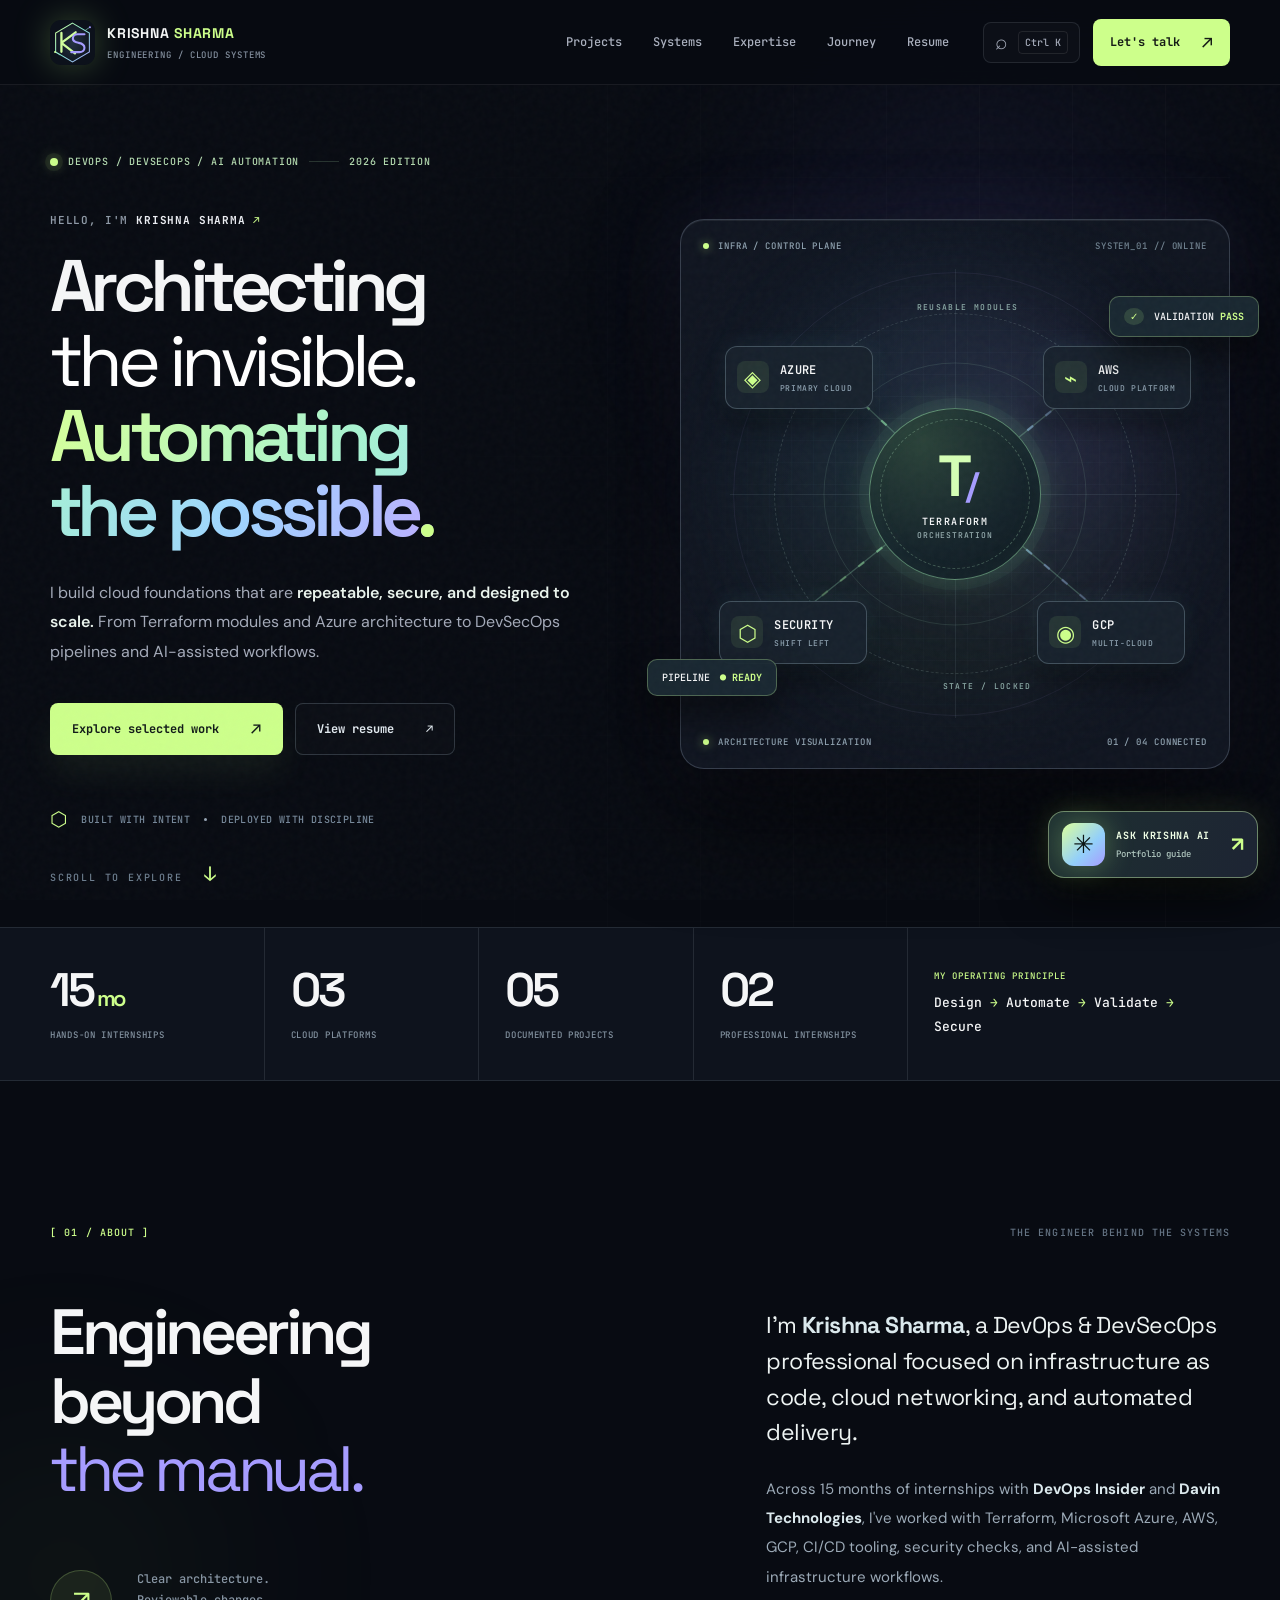
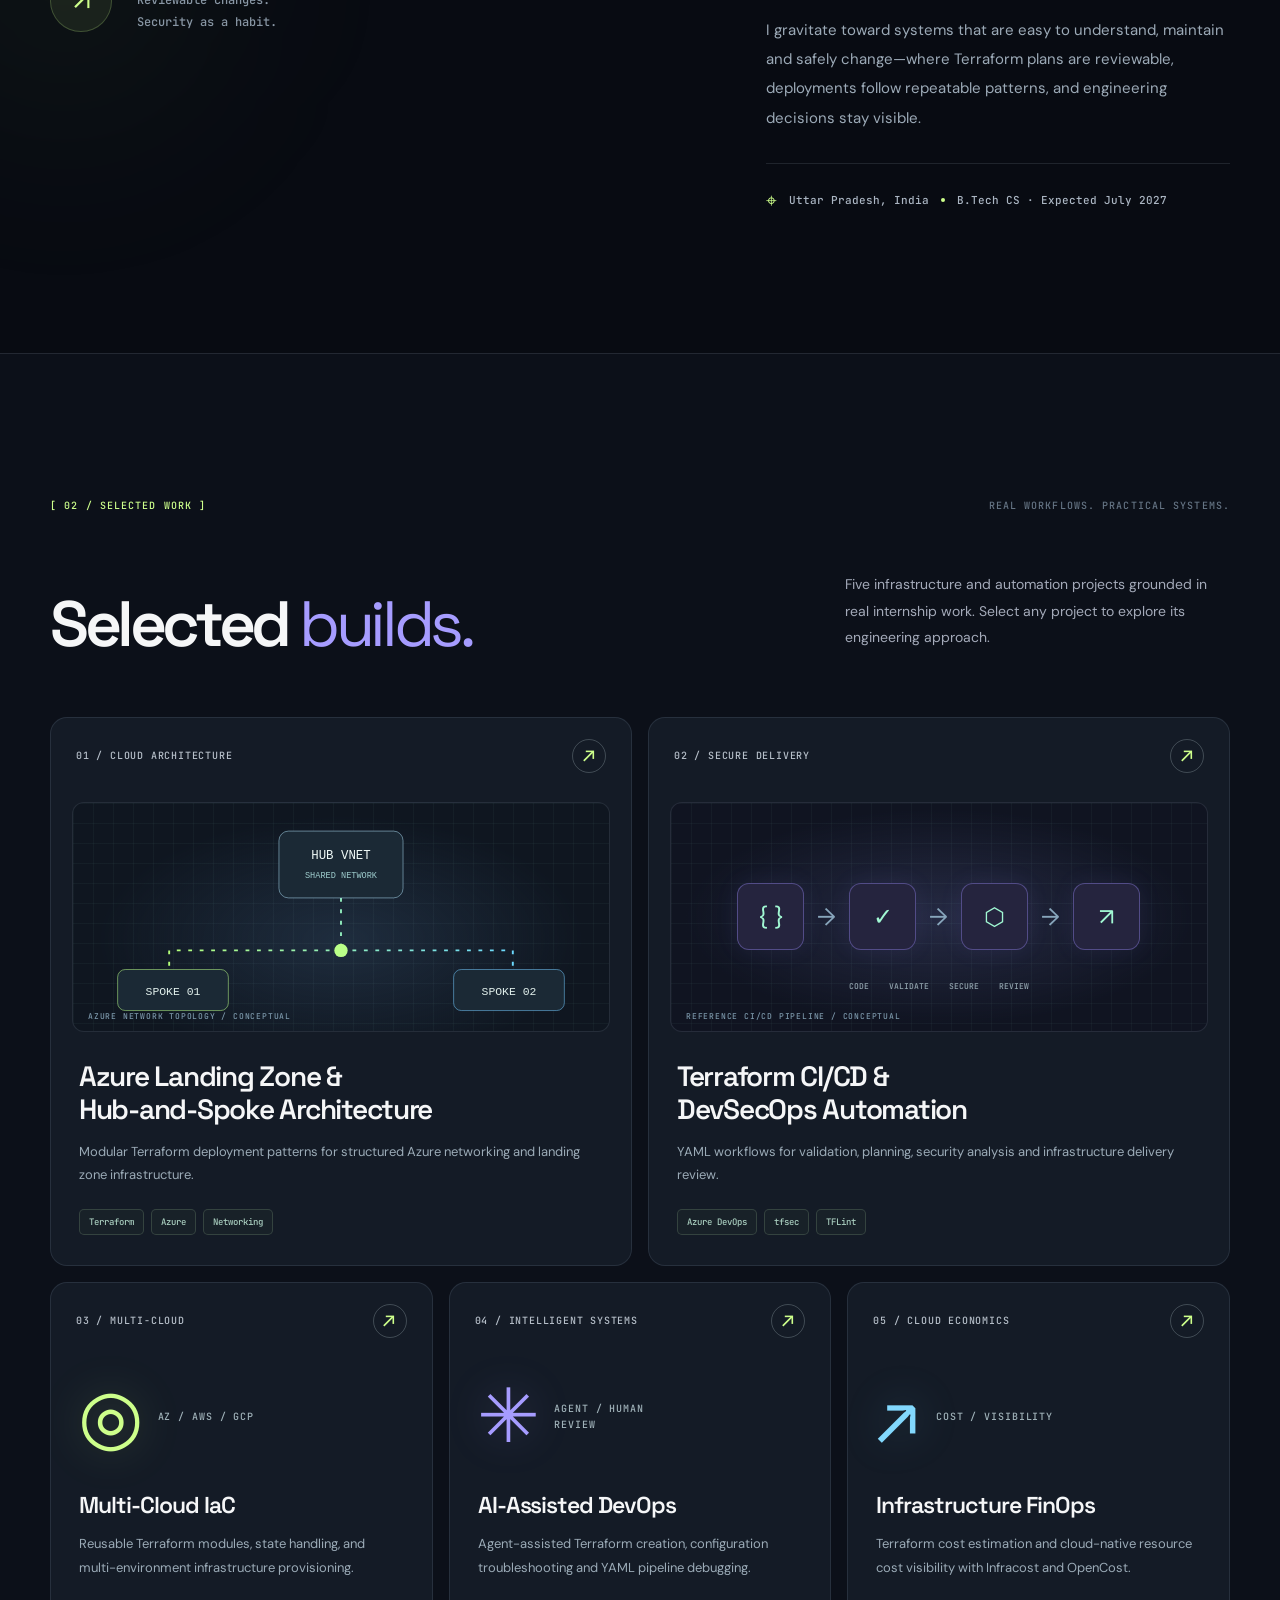
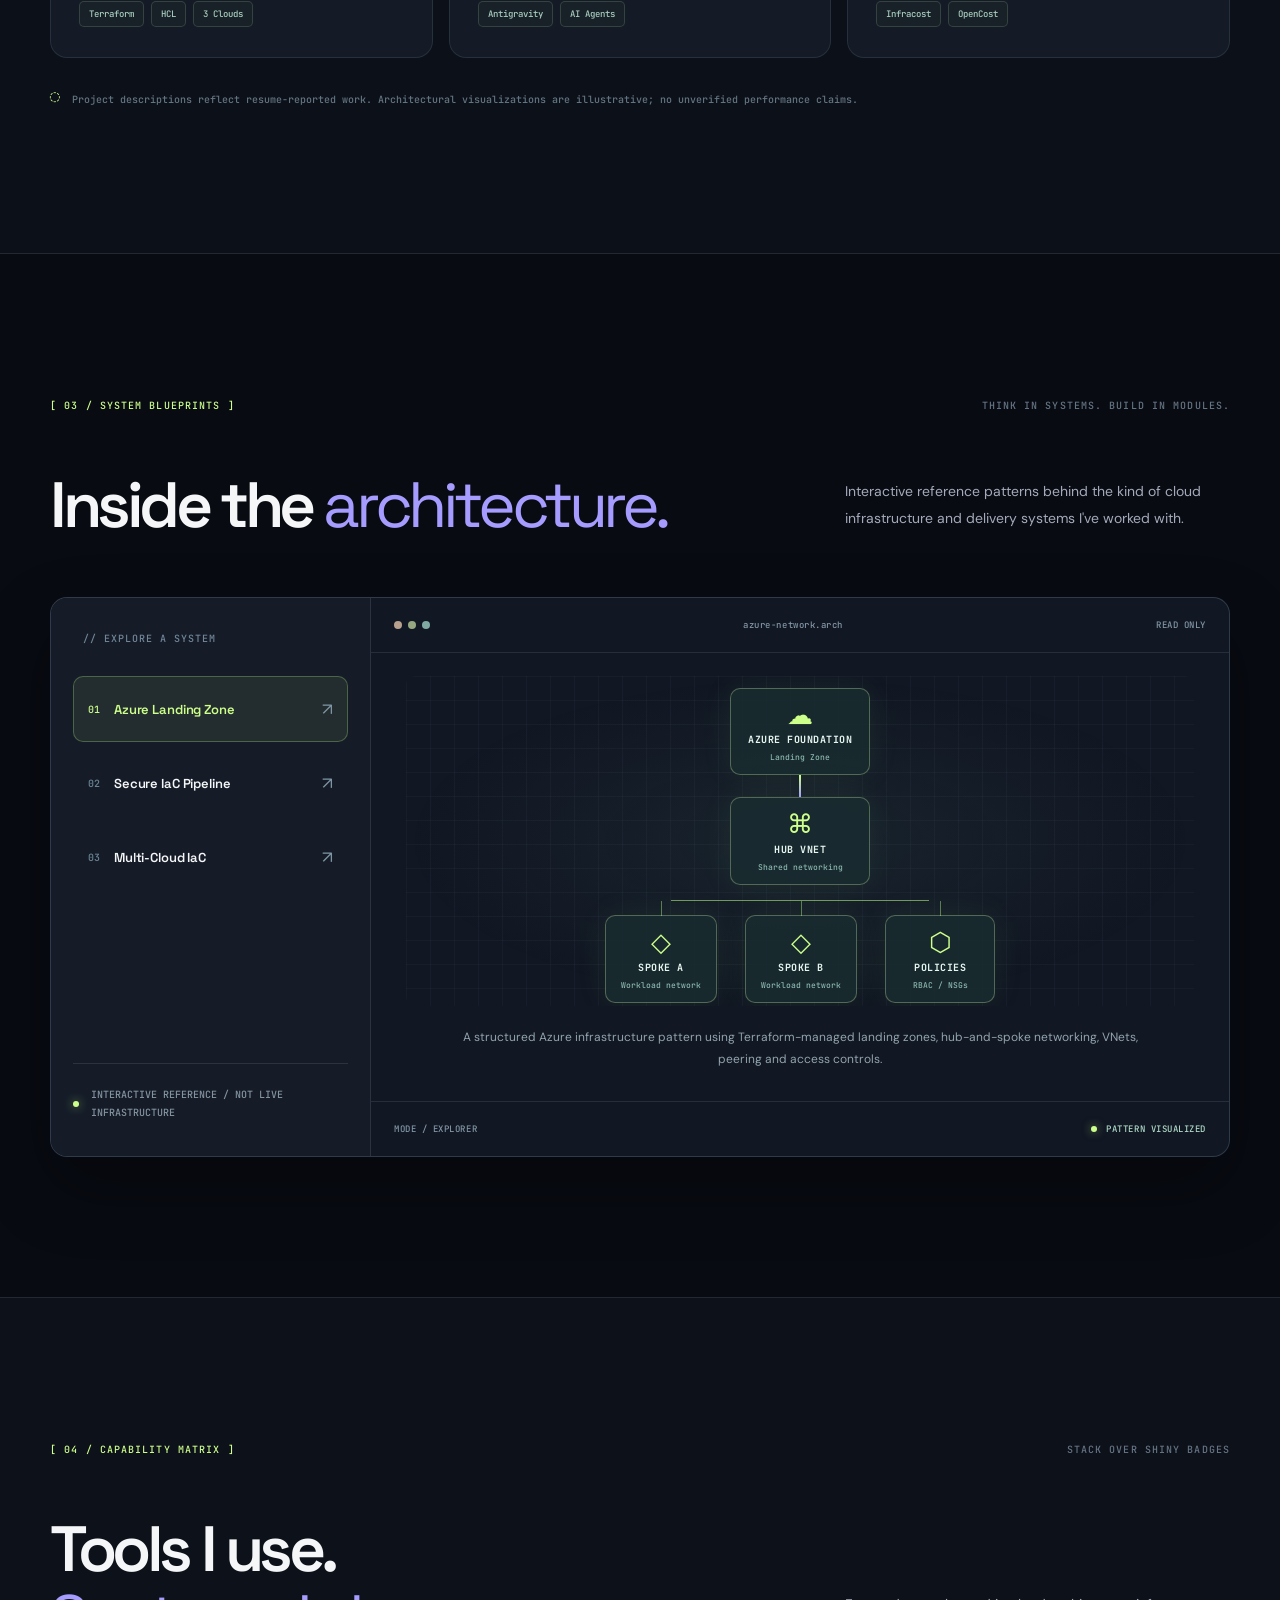
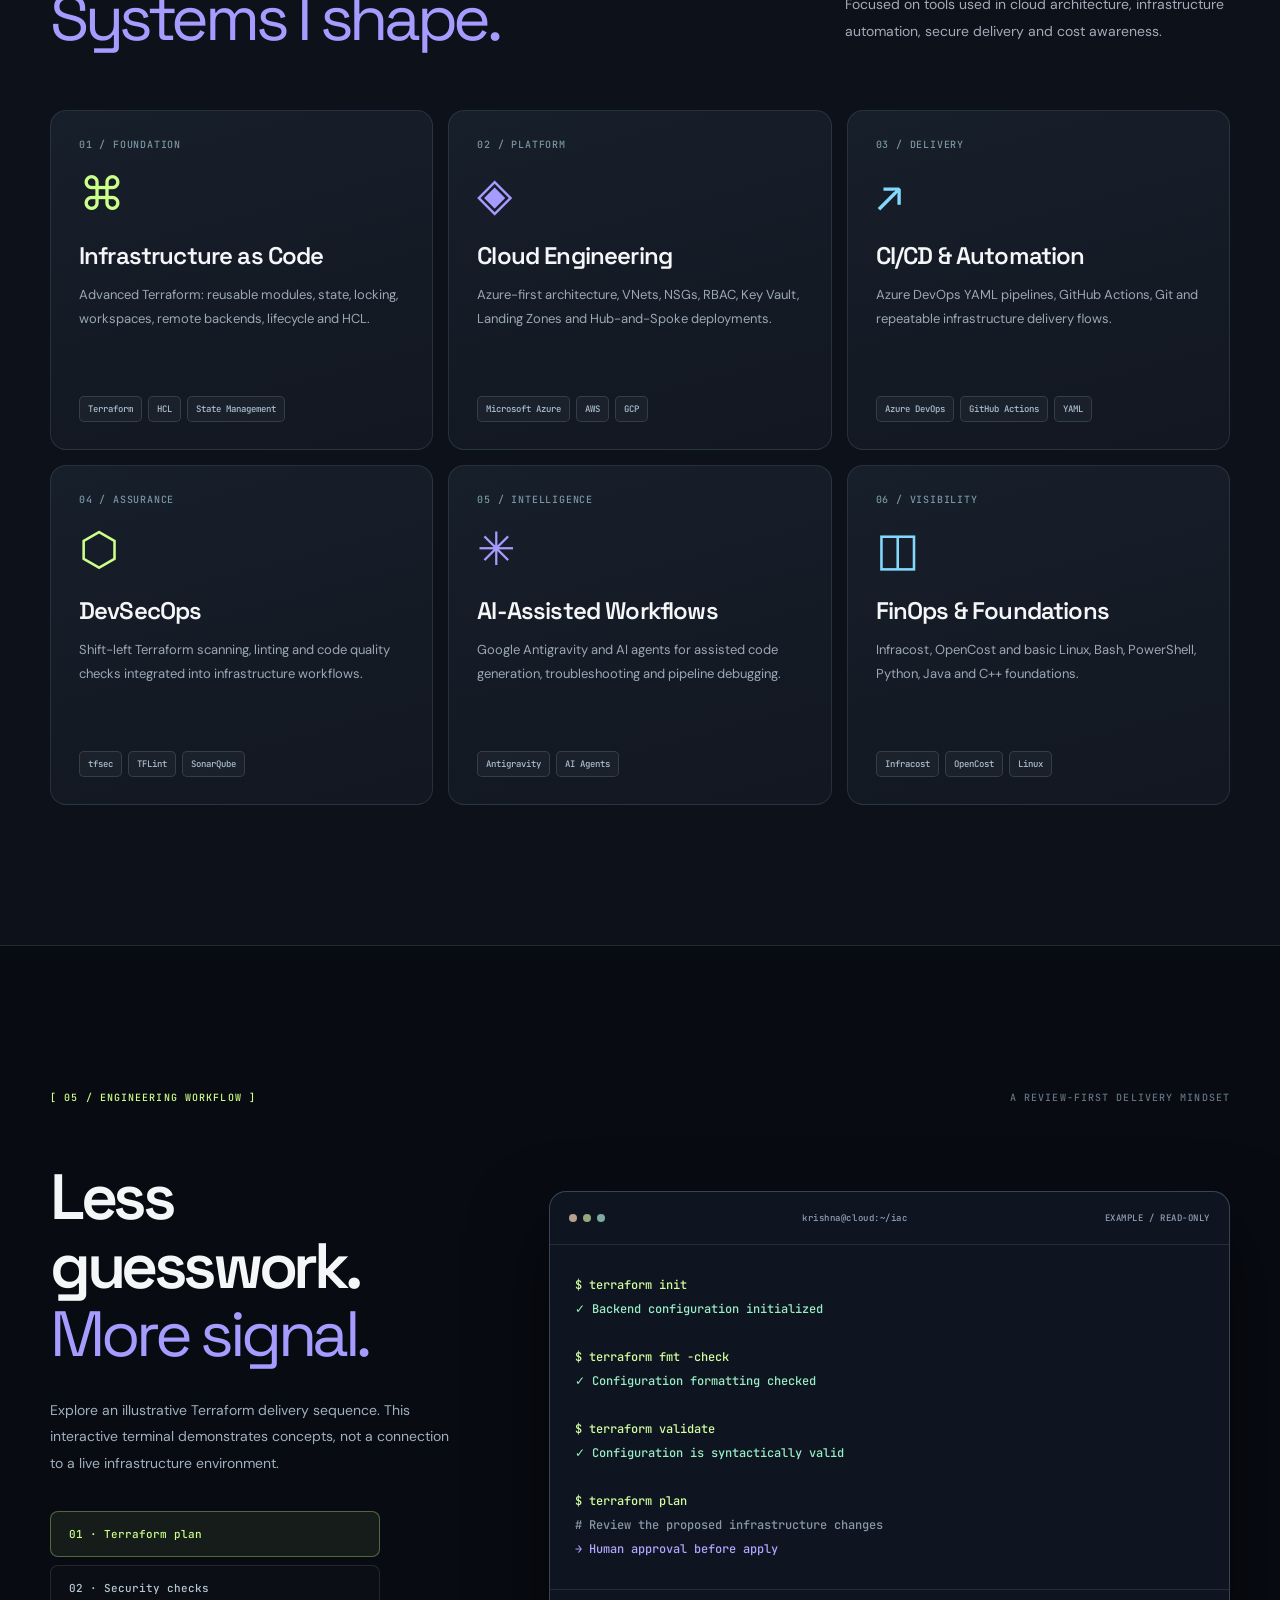
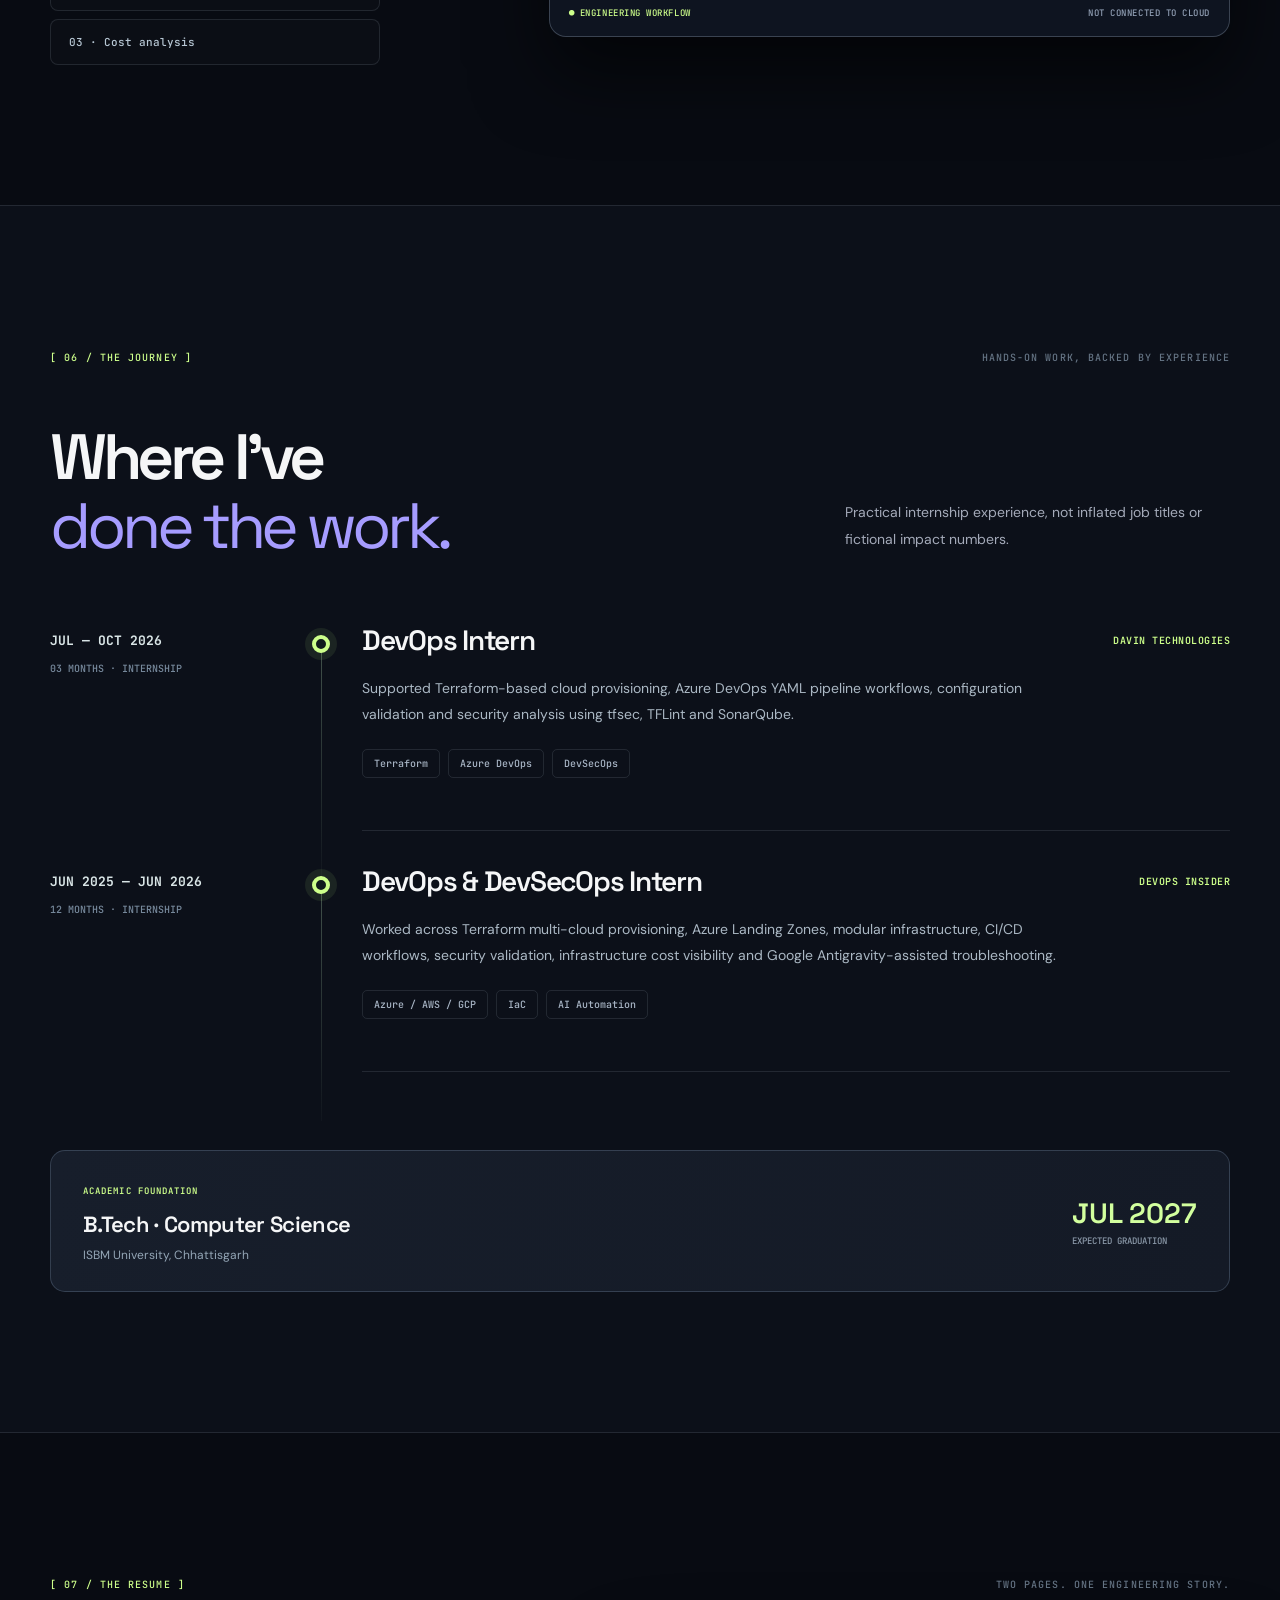
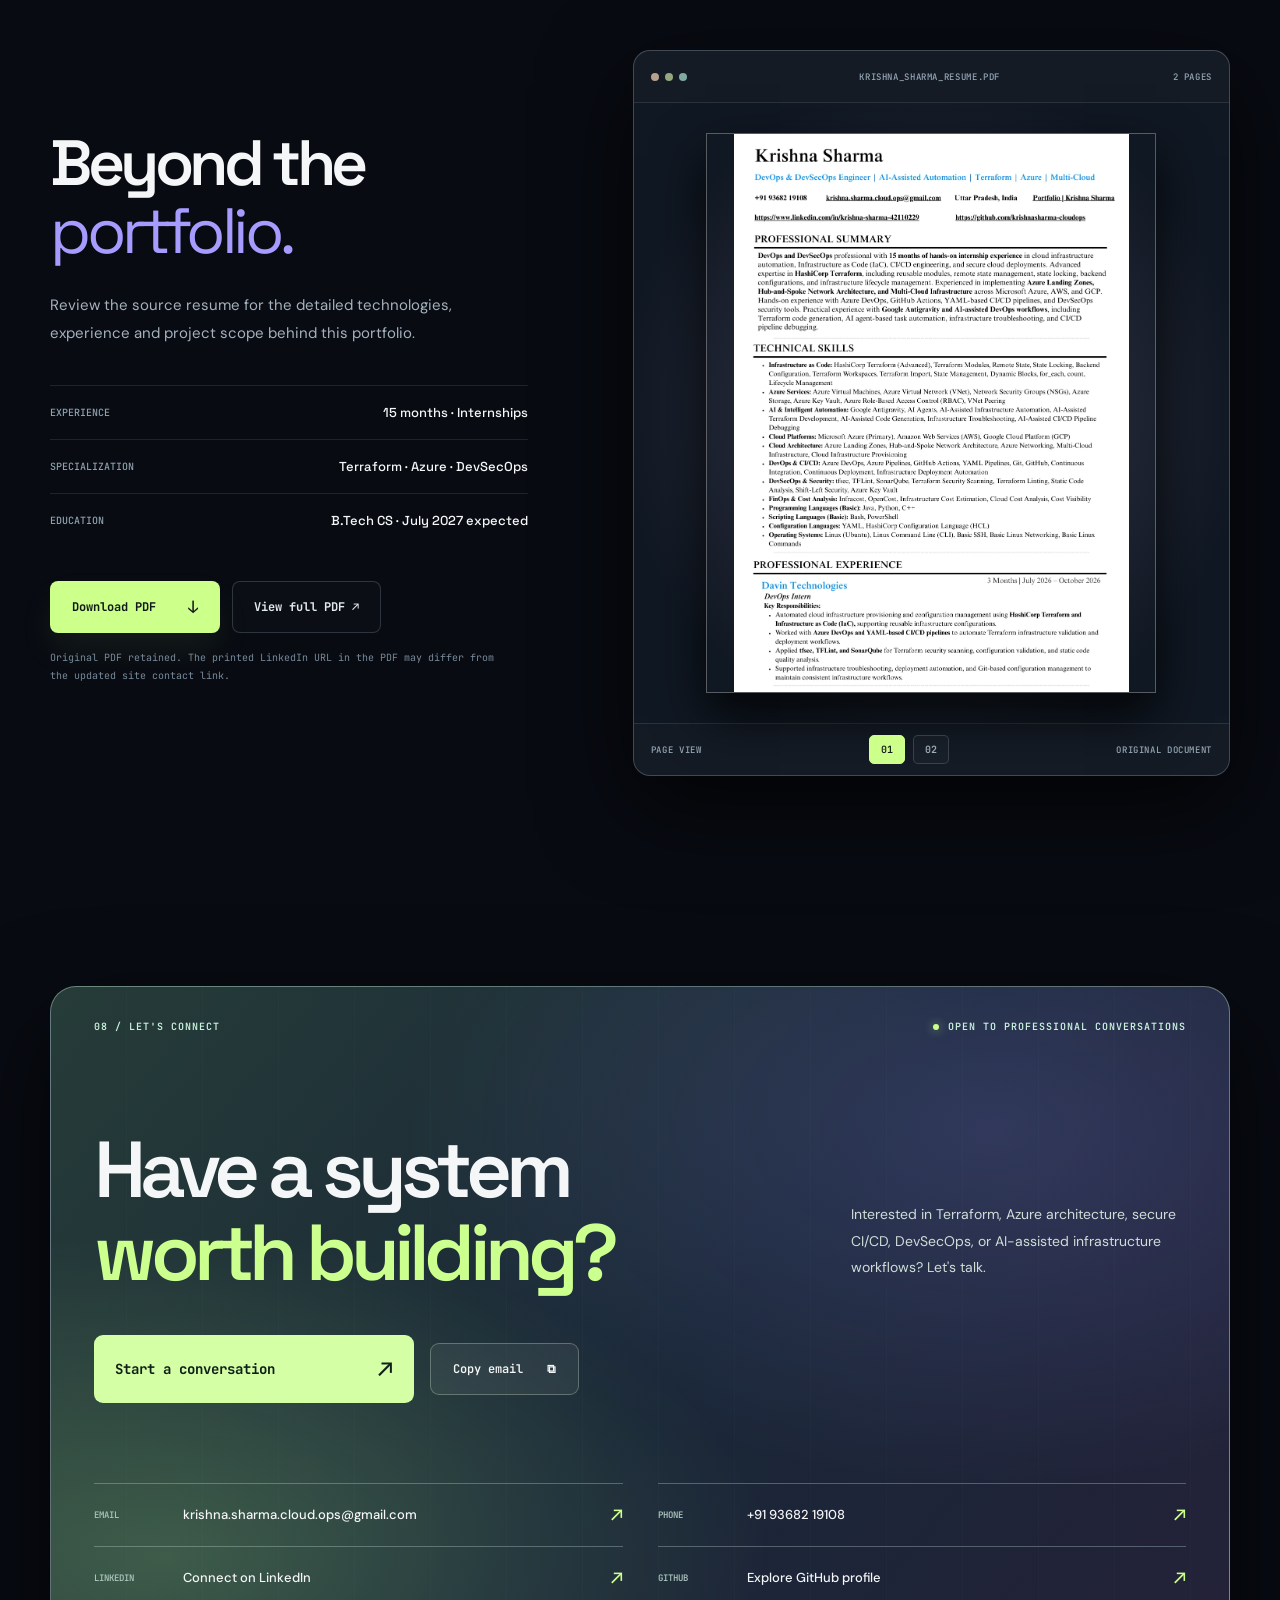
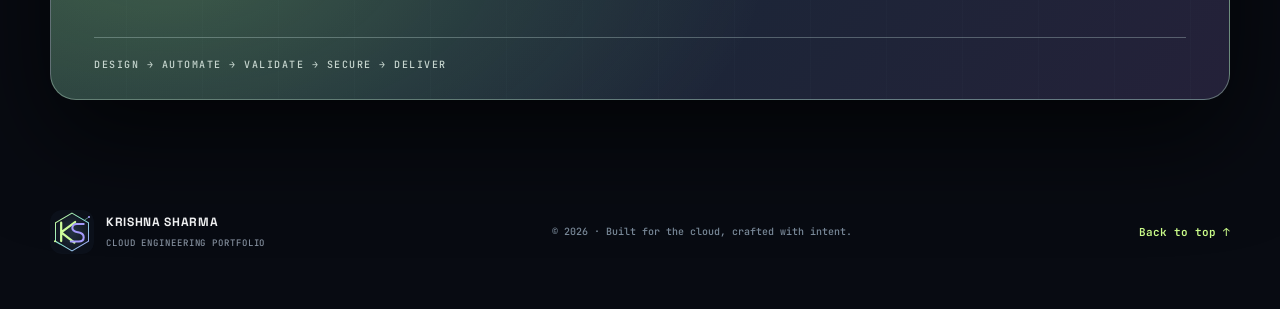
==== commit a5c9dfad: "feat: launch Obsidian Protocol premium DevOps portfolio" ====
--- a/docs/index.html
+++ b/docs/index.html
@@ -1,100 +1,111 @@
 <!doctype html>
 <html lang="en">
 <head>
-<meta charset="utf-8"><meta name="viewport" content="width=device-width, initial-scale=1"><meta name="theme-color" content="#080b17">
-<title>Krishna Sharma — DevOps, DevSecOps & AI-Assisted Cloud Engineering</title>
-<meta name="description" content="Krishna Sharma is a DevOps & DevSecOps engineer specializing in advanced Terraform, Azure architecture, multi-cloud infrastructure, secure CI/CD and AI-assisted automation. Explore projects, experience, resume and portfolio assistant.">
-<meta property="og:type" content="website"><meta property="og:title" content="Krishna Sharma — Building the Cloud, Intelligently"><meta property="og:description" content="A cloud engineering portfolio: Terraform, Azure, DevSecOps, AI, and engineering case studies."><meta property="og:image" content="https://krishnasharma-cloudops.github.io/krishnasharma-cloudops/assets/social-cover.svg">
-<link rel="icon" href="assets/ks-mark.svg" type="image/svg+xml"><link rel="preconnect" href="https://fonts.googleapis.com"><link rel="preconnect" href="https://fonts.gstatic.com" crossorigin>
-<link href="https://fonts.googleapis.com/css2?family=DM+Sans:wght@400;500;600;700&family=Space+Grotesk:wght@400;500;600;700&family=JetBrains+Mono:wght@400;500;600&display=swap" rel="stylesheet">
-<link rel="stylesheet" href="styles.css"><script src="site-config.js" defer></script><script src="app.js" defer></script><script src="assistant.js" defer></script>
+  <meta charset="utf-8">
+  <meta name="viewport" content="width=device-width, initial-scale=1">
+  <meta name="theme-color" content="#070b11">
+  <meta name="description" content="Krishna Sharma — DevOps & DevSecOps Engineer. Building secure cloud foundations with advanced Terraform, Azure, AWS, GCP, CI/CD and AI-assisted automation.">
+  <meta name="author" content="Krishna Sharma">
+  <link rel="canonical" href="https://krishnasharma-cloudops.github.io/krishnasharma-cloudops/">
+  <meta property="og:type" content="website"><meta property="og:title" content="Krishna Sharma — Cloud Engineering, Reimagined">
+  <meta property="og:description" content="Infrastructure as code. Security by design. Automation with intent. DevOps, DevSecOps, Terraform & AI-assisted Cloud Engineering.">
+  <meta property="og:image" content="https://krishnasharma-cloudops.github.io/krishnasharma-cloudops/assets/social-preview.png">
+  <meta property="og:url" content="https://krishnasharma-cloudops.github.io/krishnasharma-cloudops/">
+  <meta name="twitter:card" content="summary_large_image">
+  <link rel="icon" type="image/svg+xml" href="assets/ks-mark.svg">
+  <link rel="preconnect" href="https://fonts.googleapis.com"><link rel="preconnect" href="https://fonts.gstatic.com" crossorigin>
+  <link href="https://fonts.googleapis.com/css2?family=DM+Sans:wght@400;500;600;700&family=Space+Grotesk:wght@400;500;600;700&family=JetBrains+Mono:wght@400;500;600&display=swap" rel="stylesheet">
+  <link rel="stylesheet" href="styles.css">
+  <script src="app.js" defer></script>
+  <title>Krishna Sharma — DevOps · DevSecOps · Cloud Systems</title>
 </head>
 <body>
-<a class="skip" href="#home">Skip to portfolio</a>
-<div id="scrollbar" aria-hidden="true"></div><div class="grain" aria-hidden="true"></div>
-<!-- The cinematic entry is optional and accessible. The actual site exists immediately underneath. -->
-<div class="entry" id="entry" aria-label="Welcome to Krishna Sharma's portfolio" role="dialog" aria-modal="true">
-  <div class="entry-grid" aria-hidden="true"></div><div class="entry-orbit entry-orbit-a" aria-hidden="true"></div><div class="entry-orbit entry-orbit-b" aria-hidden="true"></div><span class="entry-corner ec1">KS / 20.26</span><span class="entry-corner ec2">ENGINEERED FOR IMPACT</span>
-  <div class="entry-inner"><div class="entry-crest"><img src="assets/ks-mark.svg" alt="Krishna Sharma logo"></div><div class="entry-kicker"><span class="alive"></span> WELCOME TO MY DIGITAL SPACE</div>
-  <h1>Engineering<br><em>the invisible.</em></h1><p>I’m <strong>Krishna Sharma.</strong> I build the infrastructure behind what’s next.</p>
-  <button type="button" class="entry-enter" id="entry-enter">ENTER PORTFOLIO <span>↗</span></button><span class="entry-note">DEVOPS &nbsp;/&nbsp; DEVSECOPS &nbsp;/&nbsp; AI AUTOMATION</span></div>
-  <div class="entry-bottom"><span>01 / THE EXPERIENCE</span><span class="entry-progress"><i></i><i></i><i></i><i></i><i></i></span><button type="button" id="entry-skip">SKIP INTRO →</button></div>
-</div>
-<header class="header" id="top"><div class="wrap header-inner">
- <a class="brand" href="#home" aria-label="Krishna Sharma home"><img src="assets/ks-mark.svg" alt=""><span><b>KRISHNA SHARMA</b><small>CLOUD SYSTEMS ENGINEER</small></span></a>
- <nav id="nav" class="nav" aria-label="Primary navigation"><a href="#about">About</a><a href="#expertise">Expertise</a><a href="#projects">Projects</a><a href="#architecture">Architecture</a><a href="#experience">Experience</a><a href="#resume">Resume</a></nav>
- <div class="header-ctas"><button class="tiny-chat" type="button" data-open-chat><span>✧</span> Ask AI</button><a class="nav-contact" href="#contact">LET'S TALK <span>↗</span></a></div>
- <button class="menu-button" type="button" id="menu-button" aria-expanded="false" aria-controls="nav" aria-label="Open menu"><span></span><span></span><span></span></button>
-</div></header>
-<main id="home">
-<section class="hero section-pad wrap" aria-labelledby="hero-heading">
- <div class="hero-left"><div class="eyebrow"><span class="alive"></span> PORTFOLIO / 2026 <span class="dotsep">✳</span> INFRASTRUCTURE ENGINEERING</div>
- <div class="overline">HI, I'M KRISHNA SHARMA <span>✳</span> DEVOPS & DEVSECOPS ENGINEER</div>
- <h1 id="hero-heading">I make<br><span class="gradient-text">cloud systems</span><br>work <em>smarter.</em></h1>
- <p class="hero-lede">From resilient cloud foundations to security-first delivery, I turn complex infrastructure into <strong>repeatable, automated systems</strong> with Terraform, Azure and AI-assisted workflows.</p>
- <div class="hero-buttons"><a class="btn btn-primary" href="#projects">EXPLORE PROJECTS <span>↗</span></a><a class="btn btn-outline" href="assets/Krishna_Sharma_Resume.pdf" target="_blank" rel="noopener">VIEW RESUME <span>↗</span></a></div>
- <div class="availability"><span class="alive"></span> OPEN TO DEVOPS & CLOUD ENGINEERING OPPORTUNITIES</div>
- <div class="hero-signature"><span class="hero-rule"></span> TERRAFORM / AZURE / MULTI-CLOUD / DEVSECOPS / AI</div>
- </div>
- <div class="hero-right" aria-label="Cloud infrastructure control panel illustration"><div class="ambient-orb"></div>
-  <div class="orbit-label orbit-label-top">PLATFORM / LIVE VIEW <span>↗</span></div>
-  <div class="cloud-console"><div class="console-top"><div class="windowdots"><i></i><i></i><i></i></div><span>infra.control-plane</span><span class="live-chip"><span class="alive"></span> ONLINE</span></div>
-   <div class="console-content"><div class="panel-head"><span>WORKSPACE / CLOUD ENGINEERING</span><span>PROVISION / SECURE / SHIP</span></div>
-    <div class="topology"><span class="topology-grid" aria-hidden="true"></span>
-     <svg class="lines" viewBox="0 0 500 300" preserveAspectRatio="none" aria-hidden="true"><path d="M252 139L115 69 M252 139L391 69 M252 139L115 228 M252 139L391 228 M252 139L252 263"/><circle class="travel t1" r="4"><animateMotion dur="4s" repeatCount="indefinite" path="M252 139L115 69"/></circle><circle class="travel t2" r="4"><animateMotion dur="5s" repeatCount="indefinite" path="M252 139L391 228"/></circle></svg>
-     <div class="node core"><div class="node-icon">◈</div><strong>TERRAFORM</strong><small>IaC ENGINE</small></div>
-     <div class="node cloud n-azure"><span class="n-symbol">◢</span><div><strong>AZURE</strong><small>PRIMARY</small></div></div>
-     <div class="node cloud n-aws"><span class="n-symbol">☁</span><div><strong>AWS</strong><small>CLOUD</small></div></div>
-     <div class="node cloud n-gcp"><span class="n-symbol">◉</span><div><strong>GCP</strong><small>CLOUD</small></div></div>
-     <div class="node cloud n-sec"><span class="n-symbol">⬡</span><div><strong>SECURITY</strong><small>SHIFT-LEFT</small></div></div>
-     <div class="node cloud n-pipe"><span class="n-symbol">⇄</span><div><strong>CI / CD</strong><small>AUTOMATE</small></div></div>
+<a class="skip-link" href="#main">Skip to main content</a>
+<div id="reading-bar" aria-hidden="true"></div><div class="ambient ambient-a" aria-hidden="true"></div><div class="ambient ambient-b" aria-hidden="true"></div><div class="grain" aria-hidden="true"></div>
+<div class="spotlight" id="spotlight" aria-hidden="true"></div>
+<header class="site-header" id="top">
+  <nav class="nav wrap" aria-label="Main navigation">
+    <a href="#top" class="brand" aria-label="Krishna Sharma home"><img src="assets/ks-mark.svg" width="45" height="45" alt="KS monogram"><span>KRISHNA <b>SHARMA</b><small>ENGINEERING / CLOUD SYSTEMS</small></span></a>
+    <div class="nav-links" id="nav-links"><a href="#work">Projects</a><a href="#architecture">Systems</a><a href="#expertise">Expertise</a><a href="#journey">Journey</a><a href="#resume">Resume</a></div>
+    <div class="nav-right"><button class="command-button" id="command-launch" aria-label="Open quick navigation">⌕ <kbd>Ctrl K</kbd></button><a class="nav-contact" href="#contact">Let's talk <span>↗</span></a><button class="mobile-toggle" id="mobile-toggle" aria-expanded="false" aria-controls="nav-links" aria-label="Toggle menu"><span></span><span></span></button></div>
+  </nav>
+</header>
+<main id="main">
+<section class="hero wrap" aria-labelledby="hero-title">
+  <div class="hero-grid-lines" aria-hidden="true"></div>
+  <div class="hero-copy">
+    <div class="eyebrow"><span class="status-dot"></span> DEVOPS / DEVSECOPS / AI AUTOMATION <span class="tiny-rule"></span> 2026 EDITION</div>
+    <div class="hero-name">HELLO, I'M <strong>KRISHNA SHARMA</strong><span> ↗</span></div>
+    <h1 id="hero-title">Architecting<br><em>the invisible.</em><br><span class="gradient-text">Automating<br class="hero-break"> the possible<span class="hero-dot">.</span></span></h1>
+    <p class="hero-sub">I build cloud foundations that are <strong>repeatable, secure, and designed to scale.</strong> From Terraform modules and Azure architecture to DevSecOps pipelines and AI-assisted workflows.</p>
+    <div class="hero-actions"><a class="btn btn-primary" href="#work"><span>Explore selected work</span><span class="btn-arrow">↗</span></a><a class="btn btn-secondary" href="assets/Krishna_Sharma_Resume.pdf" target="_blank" rel="noopener noreferrer">View resume <span>↗</span></a></div>
+    <div class="hero-footnote"><span class="mini-cube">⬡</span> <span>BUILT WITH INTENT</span><i></i><span>DEPLOYED WITH DISCIPLINE</span></div>
+  </div>
+  <div class="hero-showcase" aria-label="Decorative animated cloud infrastructure mission control diagram">
+    <div class="showcase-glow"></div>
+    <div class="control-top"><span><span class="status-dot small"></span> INFRA / CONTROL PLANE</span><span class="control-index">SYSTEM_01 // ONLINE</span></div>
+    <div class="orbit-system">
+      <div class="orbit orbit-one"></div><div class="orbit orbit-two"></div><div class="orbit orbit-three"></div>
+      <div class="radial-cross cross-a"></div><div class="radial-cross cross-b"></div>
+      <div class="orbit-core"><div class="core-shimmer"></div><div class="core-logo">T<span class="core-slash">/</span></div><span>TERRAFORM</span><small>ORCHESTRATION</small></div>
+      <div class="cloud-node node-azure"><b class="node-symbol">◈</b><div><strong>AZURE</strong><span>PRIMARY CLOUD</span></div></div>
+      <div class="cloud-node node-aws"><b class="node-symbol">⌁</b><div><strong>AWS</strong><span>CLOUD PLATFORM</span></div></div>
+      <div class="cloud-node node-gcp"><b class="node-symbol">◉</b><div><strong>GCP</strong><span>MULTI-CLOUD</span></div></div>
+      <div class="cloud-node node-security"><b class="node-symbol">⬡</b><div><strong>SECURITY</strong><span>SHIFT LEFT</span></div></div>
+      <svg class="connection-web" viewBox="0 0 600 570" aria-hidden="true" preserveAspectRatio="none"><defs><linearGradient id="laser"><stop stop-color="#b7ff8b" stop-opacity="0.08"/><stop offset="0.5" stop-color="#8bf4e3" stop-opacity="0.9"/><stop offset="1" stop-color="#9e8dff" stop-opacity="0.1"/></linearGradient></defs><path class="web-line" d="M300 280 L142 140 M300 280 L466 152 M300 280 L462 410 M300 280 L133 407"/><path class="web-motion" d="M300 280 L142 140 M300 280 L466 152 M300 280 L462 410 M300 280 L133 407"/></svg>
+      <div class="orbit-label orbit-label-one">REUSABLE MODULES</div><div class="orbit-label orbit-label-two">STATE / LOCKED</div>
     </div>
-    <div class="console-output"><span class="code-heading">$ terraform plan <i class="blink-caret">▍</i></span><div><span class="code-green">✓</span> Configuration validated</div><div><span class="code-green">✓</span> Security checks included</div><div><span class="code-blue">→</span> Review infrastructure changes</div></div>
-   </div><div class="console-bottom"><span><span class="alive"></span> WORKFLOW READY</span><span>BUILD · SECURE · AUTOMATE</span></div></div>
-  <div class="float-panel fp-top"><span>✳</span><div><small>AI ASSISTED</small><strong>WORKFLOW ACTIVE</strong></div></div>
-  <div class="float-panel fp-bottom"><span class="chip-icon">◈</span><div><small>ENGINEERING FOCUS</small><strong>TERRAFORM + AZURE</strong></div></div>
- </div>
- <div class="hero-index">SCROLL TO EXPLORE <span>↓</span></div>
+    <div class="control-bottom"><span><i class="status-dot small"></i> ARCHITECTURE VISUALIZATION</span><span>01 / 04 CONNECTED</span></div>
+    <div class="floating-chip chip-one"><span class="chip-icon">✓</span><span>VALIDATION <b>PASS</b></span></div>
+    <div class="floating-chip chip-two"><span>PIPELINE</span><b>● READY</b></div>
+  </div>
+  <div class="hero-side-label" aria-hidden="true">SCROLL TO EXPLORE <span>↓</span></div>
 </section>
-<section class="stats-band"><div class="wrap stats-grid"><div class="stat"><strong>15<span>mo</span></strong><p>HANDS-ON INTERNSHIP EXPERIENCE</p></div><div class="stat"><strong>03<span>×</span></strong><p>CLOUD PLATFORMS / AZURE · AWS · GCP</p></div><div class="stat"><strong>05<span>×</span></strong><p>FOCUSED TECHNICAL PROJECT AREAS</p></div><div class="stat stat-note"><span class="stat-status"><span class="alive"></span> CURRENT FOCUS</span><p>Infrastructure as Code<br>Cloud security<br>AI-assisted automation</p></div></div></section>
-<section id="about" class="section-pad wrap about-grid"><div class="label-col"><span class="section-number">01 / ABOUT</span><div class="asterisk">✳</div><p class="label-note">ENGINEERING WITH INTENTION</p></div>
-<div class="about-main"><h2 class="section-title">Less manual effort.<br><span class="soft-text">More reliable</span> infrastructure.</h2><p class="about-lede">I'm a DevOps & DevSecOps engineer focused on making cloud infrastructure easier to build, review, secure and maintain.</p><div class="about-columns"><p>My core work is <strong>advanced HashiCorp Terraform</strong>—reusable modules, remote state, locking, backends and lifecycle management. I work across <strong>Azure, AWS and GCP</strong>, with Azure networking and landing zones as a particular area of focus.</p><p>I connect infrastructure to <strong>Azure DevOps and GitHub Actions</strong>, integrate checks such as tfsec, TFLint and SonarQube, and use <strong>Google Antigravity and AI agents</strong> to assist with IaC development and troubleshooting.</p></div><div class="about-signature"><img src="assets/ks-mark.svg" alt="KS logo"><span>ENGINEERING PHILOSOPHY</span><b>Automate the routine. Review the critical.</b></div></div>
+<div class="proof-bar"><div class="wrap proof-grid"><div><strong>15<span> mo</span></strong><small>HANDS-ON INTERNSHIPS</small></div><div><strong>03</strong><small>CLOUD PLATFORMS</small></div><div><strong>05</strong><small>DOCUMENTED PROJECTS</small></div><div><strong>02</strong><small>PROFESSIONAL INTERNSHIPS</small></div><div class="proof-statement"><span>MY OPERATING PRINCIPLE</span><p>Design <b>→</b> Automate <b>→</b> Validate <b>→</b> Secure</p></div></div></div>
+<section class="section intro-section wrap" id="about" aria-labelledby="about-title">
+  <div class="section-corner"><span class="section-num">[ 01 / ABOUT ]</span><span class="section-descriptor">THE ENGINEER BEHIND THE SYSTEMS</span></div>
+  <div class="about-layout"><div data-reveal><h2 class="display-heading" id="about-title">Engineering beyond<br><em>the manual.</em></h2><div class="about-aside"><span class="bright-disc">↗</span><p>Clear architecture.<br>Reviewable changes.<br>Security as a habit.</p></div></div><div class="about-text" data-reveal><p class="about-lead">I'm <strong>Krishna Sharma</strong>, a DevOps & DevSecOps professional focused on infrastructure as code, cloud networking, and automated delivery.</p><p>Across 15 months of internships with <strong>DevOps Insider</strong> and <strong>Davin Technologies</strong>, I've worked with Terraform, Microsoft Azure, AWS, GCP, CI/CD tooling, security checks, and AI-assisted infrastructure workflows.</p><p>I gravitate toward systems that are easy to understand, maintain and safely change—where Terraform plans are reviewable, deployments follow repeatable patterns, and engineering decisions stay visible.</p><div class="about-location"><span>⌖</span> Uttar Pradesh, India <i></i> B.Tech CS · Expected July 2027</div></div></div>
 </section>
-<section id="expertise" class="section-pad section-contrast"><div class="wrap"><div class="section-top"><span class="section-number">02 / THE TOOLKIT</span><span class="section-side">CAPABILITIES BUILT THROUGH HANDS-ON WORK</span></div><div class="section-intro"><h2 class="section-title">The stack behind<br><span class="soft-text">the systems.</span></h2><p>Not a wall of logos. The disciplines, tools and engineering practices I actually work with.</p></div>
-<div class="capability-grid">
- <article class="capability cap-feature"><div class="cap-head"><span class="cap-icon">◈</span><span>01 / CORE SPECIALTY</span></div><h3>Terraform &<br>Infrastructure as Code</h3><p>Reusable modules, remote state & locking, backend configuration, workspaces, import, HCL, dynamic blocks, for_each, count and lifecycle operations.</p><div class="tag-row"><span>Terraform</span><span>HCL</span><span>Modules</span><span>State management</span></div><div class="cap-decoration">TF<span>◈</span></div></article>
- <article class="capability"><div class="cap-head"><span class="cap-icon">☁</span><span>02 / CLOUD</span></div><h3>Cloud Architecture<br>& Networking</h3><p>Azure Landing Zones, hub-and-spoke networking, virtual networks, NSGs, peering, RBAC, Key Vault and multi-cloud provisioning.</p><div class="tag-row"><span>Azure</span><span>AWS</span><span>GCP</span><span>Networking</span></div></article>
- <article class="capability"><div class="cap-head"><span class="cap-icon">⇄</span><span>03 / DELIVERY</span></div><h3>CI/CD &<br>Platform Workflows</h3><p>Terraform automation with Azure DevOps YAML pipelines and GitHub Actions—validation, planning, controlled deployment and Git workflows.</p><div class="tag-row"><span>Azure DevOps</span><span>GitHub Actions</span><span>YAML</span></div></article>
- <article class="capability"><div class="cap-head"><span class="cap-icon">⬡</span><span>04 / SECURITY</span></div><h3>DevSecOps &<br>Code Quality</h3><p>Shift-left checks for Terraform configurations and code quality, using tfsec, TFLint, SonarQube and secure secret-management patterns.</p><div class="tag-row"><span>tfsec</span><span>TFLint</span><span>SonarQube</span></div></article>
- <article class="capability"><div class="cap-head"><span class="cap-icon">✧</span><span>05 / INTELLIGENCE</span></div><h3>AI-Assisted<br>Engineering</h3><p>Google Antigravity, AI agents, Terraform code refinement, CI/CD YAML debugging and infrastructure troubleshooting—with human review.</p><div class="tag-row"><span>Antigravity</span><span>AI agents</span><span>Debugging</span></div></article>
- <article class="capability"><div class="cap-head"><span class="cap-icon">◎</span><span>06 / COST</span></div><h3>FinOps &<br>Cost Visibility</h3><p>Terraform infrastructure cost estimation using Infracost, alongside cloud-native resource cost analysis and visibility with OpenCost.</p><div class="tag-row"><span>Infracost</span><span>OpenCost</span><span>Cost estimation</span></div></article>
-</div><div class="tool-bar"><span>ALSO IN MY TOOLBOX</span><div>Git <b>·</b> Linux / Ubuntu CLI <b>·</b> Bash <b>·</b> PowerShell <b>·</b> Python (basic) <b>·</b> Java & C++ (basic)</div></div>
+<section class="section projects-section" id="work" aria-labelledby="work-title"><div class="wrap">
+  <div class="section-corner"><span class="section-num">[ 02 / SELECTED WORK ]</span><span class="section-descriptor">REAL WORKFLOWS. PRACTICAL SYSTEMS.</span></div>
+  <div class="section-title-row"><h2 class="display-heading" id="work-title">Selected <em>builds.</em></h2><p>Five infrastructure and automation projects grounded in real internship work. Select any project to explore its engineering approach.</p></div>
+  <div class="project-grid">
+    <button class="project-card project-feature p-azure" data-project="0"><span class="card-top"><span>01 / CLOUD ARCHITECTURE</span><span class="card-open">↗</span></span><div class="project-visual visual-network"><svg viewBox="0 0 540 220" aria-hidden="true"><path d="M270 90V145 M270 145H90 M270 145H450 M90 145V188 M450 145V188" stroke="url(#pathc)" stroke-width="2" fill="none" stroke-dasharray="4 8"/><defs><linearGradient id="pathc"><stop stop-color="#b4ff79"/><stop offset="1" stop-color="#6bd9ff"/></linearGradient></defs><rect x="205" y="20" width="130" height="70" rx="10" fill="#1b2935" stroke="#b3e9ff" stroke-opacity=".5"/><text x="270" y="49" fill="#f0faf8" text-anchor="middle" font-size="13" font-family="monospace">HUB VNET</text><text x="270" y="69" fill="#9ecccd" text-anchor="middle" font-size="9" font-family="monospace">SHARED NETWORK</text><rect x="36" y="165" width="116" height="43" rx="8" fill="#1b2935" stroke="#baff88" stroke-opacity=".55"/><text x="94" y="192" text-anchor="middle" font-size="12" fill="#e1efeb" font-family="monospace">SPOKE 01</text><rect x="388" y="165" width="116" height="43" rx="8" fill="#1b2935" stroke="#74caff" stroke-opacity=".55"/><text x="446" y="192" text-anchor="middle" font-size="12" fill="#e1efeb" font-family="monospace">SPOKE 02</text><circle cx="270" cy="145" r="7" fill="#baff88"/></svg><div class="visual-caption">AZURE NETWORK TOPOLOGY / CONCEPTUAL</div></div><div class="project-content"><h3>Azure Landing Zone &<br>Hub-and-Spoke Architecture</h3><p>Modular Terraform deployment patterns for structured Azure networking and landing zone infrastructure.</p><span class="project-tags"><i>Terraform</i><i>Azure</i><i>Networking</i></span></div></button>
+    <button class="project-card project-feature p-cicd" data-project="2"><span class="card-top"><span>02 / SECURE DELIVERY</span><span class="card-open">↗</span></span><div class="project-visual visual-pipeline"><div class="pipeline-flow"><div class="pipe-step">{ }</div><span>→</span><div class="pipe-step">✓</div><span>→</span><div class="pipe-step">⬡</div><span>→</span><div class="pipe-step">↗</div></div><div class="pipeline-captions"><span>CODE</span><span>VALIDATE</span><span>SECURE</span><span>REVIEW</span></div><div class="visual-caption">REFERENCE CI/CD PIPELINE / CONCEPTUAL</div></div><div class="project-content"><h3>Terraform CI/CD &<br>DevSecOps Automation</h3><p>YAML workflows for validation, planning, security analysis and infrastructure delivery review.</p><span class="project-tags"><i>Azure DevOps</i><i>tfsec</i><i>TFLint</i></span></div></button>
+    <button class="project-card project-small p-multi" data-project="1"><span class="card-top"><span>03 / MULTI-CLOUD</span><span class="card-open">↗</span></span><div class="project-small-icon">◎<span>AZ / AWS / GCP</span></div><div class="project-content"><h3>Multi-Cloud IaC</h3><p>Reusable Terraform modules, state handling, and multi-environment infrastructure provisioning.</p><span class="project-tags"><i>Terraform</i><i>HCL</i><i>3 Clouds</i></span></div></button>
+    <button class="project-card project-small p-ai" data-project="3"><span class="card-top"><span>04 / INTELLIGENT SYSTEMS</span><span class="card-open">↗</span></span><div class="project-small-icon">✳<span>AGENT / HUMAN REVIEW</span></div><div class="project-content"><h3>AI-Assisted DevOps</h3><p>Agent-assisted Terraform creation, configuration troubleshooting and YAML pipeline debugging.</p><span class="project-tags"><i>Antigravity</i><i>AI Agents</i></span></div></button>
+    <button class="project-card project-small p-finops" data-project="4"><span class="card-top"><span>05 / CLOUD ECONOMICS</span><span class="card-open">↗</span></span><div class="project-small-icon">↗<span>COST / VISIBILITY</span></div><div class="project-content"><h3>Infrastructure FinOps</h3><p>Terraform cost estimation and cloud-native resource cost visibility with Infracost and OpenCost.</p><span class="project-tags"><i>Infracost</i><i>OpenCost</i></span></div></button>
+  </div><p class="project-integrity"><span>◌</span> Project descriptions reflect resume-reported work. Architectural visualizations are illustrative; no unverified performance claims.</p>
 </div></section>
-<section id="projects" class="section-pad wrap"><div class="section-top"><span class="section-number">03 / SELECTED WORK</span><span class="section-side">RESUME-DOCUMENTED PROJECTS</span></div><div class="section-intro"><h2 class="section-title">Real work.<br><span class="soft-text">Thoughtful systems.</span></h2><p>Five technical projects across architecture, automation, security, AI and cloud-cost visibility. Select a project for the engineering approach.</p></div>
-<div class="project-grid">
- <article class="project project-large project-azure"><div class="project-head"><span>FEATURED CASE STUDY / 01</span><span>AZURE · NETWORKING</span></div><div class="project-art art-azure" aria-hidden="true"><div class="art-shell"><div class="art-shell-title">AZURE LANDING ZONE</div><div class="art-hub">HUB VNET <small>SHARED NETWORK</small></div><div class="art-spoke sp1">SPOKE / A</div><div class="art-spoke sp2">SPOKE / B</div><div class="art-spoke sp3">SECURITY</div><svg viewBox="0 0 500 235" preserveAspectRatio="none"><path d="M250 112 L118 48 M250 112L383 48 M250 112L250 209"/></svg></div></div><div class="project-content"><div class="project-number">01 / CLOUD ARCHITECTURE</div><h3>Azure Landing Zone &<br>Hub-and-Spoke Architecture</h3><p>Structured Azure networking, modular Terraform provisioning and reusable infrastructure patterns.</p><div class="project-bottom"><div class="tag-row"><span>Terraform</span><span>Azure</span><span>VNet</span></div><button class="case-link" type="button" data-project="azure">EXPLORE CASE STUDY <span>↗</span></button></div></div></article>
- <article class="project project-multi"><div class="project-head"><span>CASE STUDY / 02</span><span>MULTI-CLOUD</span></div><div class="project-art art-multicloud" aria-hidden="true"><div class="cloud-tiles"><div>◢<small>AZURE</small></div><div>☁<small>AWS</small></div><div>◉<small>GCP</small></div></div><span class="multi-label">ONE TERRAFORM WORKFLOW / MULTIPLE PROVIDERS</span></div><div class="project-content"><div class="project-number">02 / INFRASTRUCTURE AS CODE</div><h3>Multi-Cloud Infrastructure Automation</h3><p>Modules and backend patterns supporting infrastructure provisioning across Azure, AWS and GCP.</p><div class="project-bottom"><div class="tag-row"><span>Terraform</span><span>Multi-cloud</span></div><button class="case-link" type="button" data-project="multicloud">VIEW PROJECT ↗</button></div></div></article>
- <article class="project project-devsec"><div class="project-head"><span>CASE STUDY / 03</span><span>SECURE DELIVERY</span></div><div class="project-art art-pipeline" aria-hidden="true"><div class="pipeline-mini"><span>COMMIT</span><b>→</b><span>VALIDATE</span><b>→</b><span>SCAN</span><b>→</b><span>PLAN</span></div><div class="pipeline-tick"><span>✓ TFLint</span><span>✓ tfsec</span><span>✓ SonarQube</span></div></div><div class="project-content"><div class="project-number">03 / DEVSECOPS</div><h3>Terraform CI/CD & DevSecOps Automation</h3><p>YAML-based pipelines integrating infrastructure checks, code-quality gates and Terraform workflows.</p><div class="project-bottom"><div class="tag-row"><span>Azure DevOps</span><span>GitHub Actions</span></div><button class="case-link" type="button" data-project="pipeline">VIEW PROJECT ↗</button></div></div></article>
- <article class="project project-ai"><div class="project-head"><span>CASE STUDY / 04</span><span>AI WORKFLOWS</span></div><div class="project-art art-ai" aria-hidden="true"><div class="ai-ring ar1"></div><div class="ai-ring ar2"></div><div class="ai-core">✳</div><div class="ai-terminal">AI ASSIST → REVIEW → VALIDATE</div></div><div class="project-content"><div class="project-number">04 / AI + PLATFORM ENGINEERING</div><h3>AI-Assisted DevOps & Infrastructure Automation</h3><p>Google Antigravity and AI-agent-assisted IaC development, troubleshooting and YAML debugging.</p><div class="project-bottom"><div class="tag-row"><span>Google Antigravity</span><span>AI Agents</span></div><button class="case-link" type="button" data-project="ai">VIEW PROJECT ↗</button></div></div></article>
- <article class="project project-finops"><div class="project-head"><span>CASE STUDY / 05</span><span>COST VISIBILITY</span></div><div class="project-art art-cost" aria-hidden="true"><div class="cost-chart"><div style="height:35%"></div><div style="height:62%"></div><div style="height:46%"></div><div style="height:85%"></div><div style="height:60%"></div><div style="height:95%"></div></div><div class="cost-caption"><span>INFRASTRUCTURE COST</span><b>ESTIMATE + ANALYZE</b></div></div><div class="project-content"><div class="project-number">05 / FINOPS</div><h3>Infrastructure Cost Analysis & FinOps</h3><p>Estimating Terraform infrastructure costs with Infracost and analyzing cloud resources with OpenCost.</p><div class="project-bottom"><div class="tag-row"><span>Infracost</span><span>OpenCost</span></div><button class="case-link" type="button" data-project="finops">VIEW PROJECT ↗</button></div></div></article>
-</div><p class="case-honesty">Case studies summarize resume-documented work; architecture visuals are illustrative. No unverified performance metrics or private repository links are presented.</p></section>
-<section id="architecture" class="section-pad section-contrast architecture-section"><div class="wrap"><div class="section-top"><span class="section-number">04 / HOW IT WORKS</span><span class="section-side">INTERACTIVE ARCHITECTURE EXPLORER</span></div><div class="section-intro"><h2 class="section-title">Go beyond<br><span class="soft-text">the buzzwords.</span></h2><p>Explore representative architecture and delivery patterns that connect the tools to meaningful engineering decisions.</p></div>
-<div class="arch-panel"><div class="arch-tabs" role="tablist" aria-label="Architecture patterns"><button role="tab" type="button" class="active" aria-selected="true" aria-controls="arch-content" data-arch="landing">01 / Azure Landing Zone</button><button role="tab" type="button" aria-selected="false" aria-controls="arch-content" data-arch="security">02 / Secure CI/CD</button><button role="tab" type="button" aria-selected="false" aria-controls="arch-content" data-arch="multi">03 / Multi-Cloud IaC</button></div><div class="arch-body" id="arch-content" role="tabpanel"><div class="arch-text"><span id="arch-label">ARCHITECTURE PATTERN 01</span><h3 id="arch-title">Azure hub-and-spoke networking</h3><p id="arch-description">A shared hub network supports connectivity and common services, while separate spokes keep workloads organized. Terraform modules make the structure repeatable.</p><ul id="arch-points"><li>Reusable module boundaries for networking resources</li><li>VNet peering, NSGs, RBAC and Key Vault considerations</li><li>State-backed changes reviewed through an IaC workflow</li></ul><span class="arch-disclaimer">ILLUSTRATIVE PATTERN — NOT A LIVE PRODUCTION DIAGRAM</span></div><div class="arch-visual" id="arch-visual" aria-label="Conceptual architecture diagram"><div class="architecture-diagram"><div class="diag-top">AZURE / LANDING ZONE</div><div class="diag-hub"><span>☁</span><b>HUB VNET</b><small>SHARED SERVICES</small></div><div class="diag-row"><div><b>SPOKE / APP</b><small>WORKLOAD</small></div><div><b>SPOKE / DATA</b><small>DATA TIER</small></div></div><div class="diag-bottom">TERRAFORM MODULES · REMOTE STATE</div></div></div></div></div></div></section>
-<section class="section-pad wrap process-section"><div class="section-top"><span class="section-number">05 / ENGINEERING METHOD</span><span class="section-side">THE LOOP BEHIND MY WORK</span></div><div class="section-intro"><h2 class="section-title">Design. Validate.<br><span class="soft-text">Improve. Repeat.</span></h2><p>Reliable cloud delivery isn't a single tool. It's a sequence of decisions and controls.</p></div><div class="process-grid"><div class="process-step"><span>01</span><i>⌘</i><h3>Architect</h3><p>Define network topology, module boundaries and environment requirements.</p></div><div class="process-step"><span>02</span><i>◇</i><h3>Codify</h3><p>Build Terraform configurations with reusable modules and remote-state practices.</p></div><div class="process-step"><span>03</span><i>⬡</i><h3>Secure</h3><p>Validate and scan with TFLint, tfsec and SonarQube-informed workflows.</p></div><div class="process-step"><span>04</span><i>⇄</i><h3>Deliver</h3><p>Review plans and use Azure DevOps or GitHub Actions to automate change.</p></div><div class="process-step"><span>05</span><i>✳</i><h3>Improve</h3><p>Investigate issues with AI assistance and estimate costs with FinOps tooling.</p></div></div></section>
-<section id="experience" class="section-pad section-contrast"><div class="wrap"><div class="section-top"><span class="section-number">06 / THE JOURNEY</span><span class="section-side">EXPERIENCE & EDUCATION</span></div><div class="experience-head"><h2 class="section-title">Learning by<br><span class="soft-text">building.</span></h2><p>15 months of hands-on internship work across Terraform, cloud architecture, automated delivery and security tooling.</p></div>
-<div class="experience-list"><article class="experience-item"><div class="experience-date"><span>JUL 2026 — OCT 2026</span><small>03 MONTHS</small></div><div><span class="experience-type">DEVOPS INTERNSHIP</span><h3>DevOps Intern</h3><h4>Davin Technologies</h4><p>Terraform-based provisioning and reusable IaC, Azure DevOps YAML pipeline support, configuration validation, Git workflows and security tooling with tfsec, TFLint and SonarQube.</p><div class="tag-row"><span>Terraform</span><span>Azure DevOps</span><span>DevSecOps</span></div></div><span class="exp-ornament">↗</span></article>
-<article class="experience-item"><div class="experience-date"><span>JUN 2025 — JUN 2026</span><small>01 YEAR</small></div><div><span class="experience-type">DEVOPS + DEVSECOPS INTERNSHIP</span><h3>DevOps & DevSecOps Intern</h3><h4>DevOps Insider</h4><p>Modular Terraform across Azure, AWS and GCP; Azure Landing Zones and hub-and-spoke networking; CI/CD workflows; shift-left tooling; Infracost/OpenCost; and Google Antigravity for AI-assisted debugging and infrastructure tasks.</p><div class="tag-row"><span>Multi-cloud</span><span>Terraform</span><span>FinOps</span><span>AI-assisted DevOps</span></div></div><span class="exp-ornament">↗</span></article>
-</div><div class="education"><div><span>EDUCATION / IN PROGRESS</span><h3>B.Tech in Computer Science</h3><p>ISBM University · Chhattisgarh, India</p></div><strong>EXPECTED JUL 2027</strong></div></div></section>
-<section id="insights" class="section-pad wrap insights-section"><div class="section-top"><span class="section-number">07 / ENGINEERING NOTES</span><span class="section-side">WHAT MATTERS IN PRACTICE</span></div><div class="section-intro"><h2 class="section-title">Principles over<br><span class="soft-text">pretty pipelines.</span></h2><p>A quick look at the engineering decisions behind the technologies I work with.</p></div><div class="insights-grid"><details class="insight" open><summary><span>01</span><strong>Why remote state and locking matter</strong><i>+</i></summary><p>Terraform state records managed resources. Remote backends improve collaboration and state locking helps avoid concurrent writes; backend setup and access controls should be planned early.</p></details><details class="insight"><summary><span>02</span><strong>What makes a useful landing zone</strong><i>+</i></summary><p>Network design, identity, access controls, environment separation and maintainable infrastructure modules make Azure foundations easier to extend than ad-hoc provisioning.</p></details><details class="insight"><summary><span>03</span><strong>Security is a pipeline concern</strong><i>+</i></summary><p>Linting, static analysis and IaC security scans are more useful when integrated into normal review workflows, not applied only after deployment.</p></details><details class="insight"><summary><span>04</span><strong>Where AI fits in engineering</strong><i>+</i></summary><p>AI can accelerate code drafts and troubleshooting, but generated Terraform and YAML still need review, validation, security checks and controlled rollout.</p></details></div></section>
-<section id="resume" class="section-pad section-contrast resume-section"><div class="wrap resume-grid"><div class="resume-copy"><span class="section-number">08 / RESUME</span><h2 class="section-title">The details.<br><span class="soft-text">All in one place.</span></h2><p>Explore the original two-page resume that informed this portfolio. It covers technical skills, both internships, project descriptions and education.</p><div class="resume-bullets"><div><span>01</span> Advanced Terraform & Azure architecture</div><div><span>02</span> DevOps / DevSecOps internships</div><div><span>03</span> Five documented technical projects</div><div><span>04</span> AI-assisted automation & FinOps</div></div><div class="resume-buttons"><a class="btn btn-primary" href="assets/Krishna_Sharma_Resume.pdf" download>DOWNLOAD RESUME ↓</a><a class="btn btn-outline" href="assets/Krishna_Sharma_Resume.pdf" target="_blank" rel="noopener">OPEN PDF ↗</a></div><p class="privacy">This resume and its image previews become public on GitHub Pages. Review the contact details before publishing.</p></div>
-<div class="resume-reader"><div class="reader-header"><span class="windowdots"><i></i><i></i><i></i></span><b>KRISHNA_SHARMA_RESUME.PDF</b><span>2 PAGES</span></div><div class="reader-paper"><img id="resume-img" src="assets/resume-1.webp" width="953" height="1348" loading="lazy" alt="Page 1 of Krishna Sharma resume"></div><div class="reader-footer"><div class="page-buttons"><button type="button" class="active" data-page="1" aria-pressed="true">01</button><button type="button" data-page="2" aria-pressed="false">02</button></div><span>DOCUMENT PREVIEW / ORIGINAL RESUME</span><a href="assets/Krishna_Sharma_Resume.pdf" target="_blank" rel="noopener">EXPAND ↗</a></div></div></div></section>
-<section id="contact" class="contact-section"><div class="wrap"><div class="contact-card"><div class="contact-aurora"></div><div class="section-top"><span class="section-number">09 / CONNECT</span><span class="contact-available"><span class="alive"></span> OPEN TO CONVERSATIONS</span></div><p class="contact-kicker">HAVE A CLOUD OR AUTOMATION CHALLENGE?</p><h2>Let's build<br><em>what's next.</em></h2><p>Interested in Terraform, cloud architecture, DevSecOps or AI-assisted delivery? I'd love to connect.</p><div class="contact-buttons"><a class="btn btn-contact" href="mailto:krishna.sharma.cloud.ops@gmail.com?subject=DevOps%20%2F%20Cloud%20Engineering%20Opportunity">SEND AN EMAIL <span>↗</span></a><button type="button" class="btn btn-contact-outline" id="copy-email">COPY EMAIL ⧉</button></div><div class="contact-social"><a href="https://github.com/krishnasharma-cloudops" target="_blank" rel="noopener noreferrer">GITHUB ↗</a><a href="https://www.linkedin.com/in/krishna-sharma-42110229" target="_blank" rel="noopener noreferrer">LINKEDIN ↗</a><button type="button" data-open-chat>ASK PORTFOLIO ASSISTANT ↗</button></div></div></div></section>
+<section class="section arch-section wrap" id="architecture" aria-labelledby="arch-title"><div class="section-corner"><span class="section-num">[ 03 / SYSTEM BLUEPRINTS ]</span><span class="section-descriptor">THINK IN SYSTEMS. BUILD IN MODULES.</span></div>
+  <div class="section-title-row"><h2 class="display-heading" id="arch-title">Inside the <em>architecture.</em></h2><p>Interactive reference patterns behind the kind of cloud infrastructure and delivery systems I've worked with.</p></div>
+  <div class="arch-shell" data-reveal><div class="arch-sidebar"><p class="sidebar-title">// EXPLORE A SYSTEM</p><div class="arch-tabs" role="tablist" aria-label="Infrastructure architecture diagrams"><button type="button" class="arch-tab selected" role="tab" id="tab-azure" aria-selected="true" aria-controls="panel-azure" data-tab="azure"><span>01</span><strong>Azure Landing Zone</strong><b>↗</b></button><button type="button" class="arch-tab" role="tab" id="tab-pipeline" aria-selected="false" aria-controls="panel-pipeline" data-tab="pipeline"><span>02</span><strong>Secure IaC Pipeline</strong><b>↗</b></button><button type="button" class="arch-tab" role="tab" id="tab-cloud" aria-selected="false" aria-controls="panel-cloud" data-tab="cloud"><span>03</span><strong>Multi-Cloud IaC</strong><b>↗</b></button></div><div class="sidebar-note"><span class="status-dot small"></span> INTERACTIVE REFERENCE / NOT LIVE INFRASTRUCTURE</div></div>
+  <div class="arch-content"><div class="arch-window-top"><span class="window-dots"><i></i><i></i><i></i></span><span id="arch-filename">azure-network.arch</span><span>READ ONLY</span></div>
+    <div id="panel-azure" role="tabpanel" aria-labelledby="tab-azure" class="arch-panel selected"><div class="arch-diagram arch-diagram-azure"><div class="graph-node g-top"><span>☁</span><strong>AZURE FOUNDATION</strong><small>Landing Zone</small></div><div class="graph-stem"></div><div class="graph-node g-hub"><span>⌘</span><strong>HUB VNET</strong><small>Shared networking</small></div><div class="graph-tree"><div class="graph-node"><span>◇</span><strong>SPOKE A</strong><small>Workload network</small></div><div class="graph-node"><span>◇</span><strong>SPOKE B</strong><small>Workload network</small></div><div class="graph-node"><span>⬡</span><strong>POLICIES</strong><small>RBAC / NSGs</small></div></div></div><p class="arch-explain">A structured Azure infrastructure pattern using Terraform-managed landing zones, hub-and-spoke networking, VNets, peering and access controls.</p></div>
+    <div id="panel-pipeline" role="tabpanel" aria-labelledby="tab-pipeline" class="arch-panel" hidden><div class="arch-diagram arch-diagram-pipeline"><div class="graph-node"><span>{ }</span><strong>GIT + HCL</strong><small>Change request</small></div><div class="flow-arrow">→</div><div class="graph-node"><span>✓</span><strong>VALIDATE</strong><small>fmt / init / lint</small></div><div class="flow-arrow">→</div><div class="graph-node"><span>⬡</span><strong>SCAN</strong><small>tfsec / SonarQube</small></div><div class="flow-arrow">→</div><div class="graph-node"><span>◉</span><strong>REVIEW</strong><small>Plan → Approve</small></div></div><p class="arch-explain">A conceptual review-first pipeline combining Azure DevOps or GitHub Actions with Terraform validation, security checks, plan review and controlled deployment.</p></div>
+    <div id="panel-cloud" role="tabpanel" aria-labelledby="tab-cloud" class="arch-panel" hidden><div class="arch-diagram arch-diagram-cloud"><div class="graph-node cloud-source"><span>▱</span><strong>TERRAFORM MODULES</strong><small>HCL / state / backends</small></div><div class="cloud-branches"><div class="graph-node"><span>◈</span><strong>AZURE</strong><small>Primary</small></div><div class="graph-node"><span>⌁</span><strong>AWS</strong><small>Cloud</small></div><div class="graph-node"><span>◉</span><strong>GCP</strong><small>Cloud</small></div></div></div><p class="arch-explain">Shared IaC principles for Azure, AWS and GCP: reusable modules, backend configuration, remote state, locking and environment-aware deployments.</p></div>
+    <div class="arch-window-bottom"><span>MODE / EXPLORER</span><span><i class="status-dot small"></i> PATTERN VISUALIZED</span></div>
+  </div></div>
+</section>
+<section class="section capability-section" id="expertise" aria-labelledby="exp-title"><div class="wrap"><div class="section-corner"><span class="section-num">[ 04 / CAPABILITY MATRIX ]</span><span class="section-descriptor">STACK OVER SHINY BADGES</span></div><div class="section-title-row"><h2 class="display-heading" id="exp-title">Tools I use.<br><em>Systems I shape.</em></h2><p>Focused on tools used in cloud architecture, infrastructure automation, secure delivery and cost awareness.</p></div>
+  <div class="skill-grid"><article class="skill-card" data-reveal><span class="skill-num">01 / FOUNDATION</span><div class="skill-icon">⌘</div><h3>Infrastructure as Code</h3><p>Advanced Terraform: reusable modules, state, locking, workspaces, remote backends, lifecycle and HCL.</p><div class="skill-tags"><span>Terraform</span><span>HCL</span><span>State Management</span></div></article>
+  <article class="skill-card" data-reveal><span class="skill-num">02 / PLATFORM</span><div class="skill-icon">◈</div><h3>Cloud Engineering</h3><p>Azure-first architecture, VNets, NSGs, RBAC, Key Vault, Landing Zones and Hub-and-Spoke deployments.</p><div class="skill-tags"><span>Microsoft Azure</span><span>AWS</span><span>GCP</span></div></article>
+  <article class="skill-card" data-reveal><span class="skill-num">03 / DELIVERY</span><div class="skill-icon">↗</div><h3>CI/CD & Automation</h3><p>Azure DevOps YAML pipelines, GitHub Actions, Git and repeatable infrastructure delivery flows.</p><div class="skill-tags"><span>Azure DevOps</span><span>GitHub Actions</span><span>YAML</span></div></article>
+  <article class="skill-card" data-reveal><span class="skill-num">04 / ASSURANCE</span><div class="skill-icon">⬡</div><h3>DevSecOps</h3><p>Shift-left Terraform scanning, linting and code quality checks integrated into infrastructure workflows.</p><div class="skill-tags"><span>tfsec</span><span>TFLint</span><span>SonarQube</span></div></article>
+  <article class="skill-card" data-reveal><span class="skill-num">05 / INTELLIGENCE</span><div class="skill-icon">✳</div><h3>AI-Assisted Workflows</h3><p>Google Antigravity and AI agents for assisted code generation, troubleshooting and pipeline debugging.</p><div class="skill-tags"><span>Antigravity</span><span>AI Agents</span></div></article>
+  <article class="skill-card" data-reveal><span class="skill-num">06 / VISIBILITY</span><div class="skill-icon">◫</div><h3>FinOps & Foundations</h3><p>Infracost, OpenCost and basic Linux, Bash, PowerShell, Python, Java and C++ foundations.</p><div class="skill-tags"><span>Infracost</span><span>OpenCost</span><span>Linux</span></div></article></div></div></section>
+<section class="section console-section wrap" id="workflow" aria-labelledby="workflow-title"><div class="section-corner"><span class="section-num">[ 05 / ENGINEERING WORKFLOW ]</span><span class="section-descriptor">A REVIEW-FIRST DELIVERY MINDSET</span></div><div class="console-layout"><div><h2 class="display-heading" id="workflow-title">Less guesswork.<br><em>More signal.</em></h2><p class="console-description">Explore an illustrative Terraform delivery sequence. This interactive terminal demonstrates concepts, not a connection to a live infrastructure environment.</p><div class="console-presets" role="group" aria-label="Example terminal command"><button class="preset active" data-run="plan">01 · Terraform plan</button><button class="preset" data-run="security">02 · Security checks</button><button class="preset" data-run="cost">03 · Cost analysis</button></div></div><div class="terminal" data-reveal><div class="terminal-top"><span class="window-dots"><i></i><i></i><i></i></span><span>krishna@cloud:~/iac</span><span>EXAMPLE / READ-ONLY</span></div><pre id="terminal-output" role="status" aria-live="polite"></pre><div class="terminal-bottom"><span>● ENGINEERING WORKFLOW</span><span>NOT CONNECTED TO CLOUD</span></div></div></div></section>
+<section class="section experience-section" id="journey" aria-labelledby="journey-title"><div class="wrap"><div class="section-corner"><span class="section-num">[ 06 / THE JOURNEY ]</span><span class="section-descriptor">HANDS-ON WORK, BACKED BY EXPERIENCE</span></div><div class="section-title-row"><h2 class="display-heading" id="journey-title">Where I've<br><em>done the work.</em></h2><p>Practical internship experience, not inflated job titles or fictional impact numbers.</p></div><div class="timeline"><article class="timeline-row" data-reveal><div class="timeline-meta"><span class="timeline-period">JUL — OCT 2026</span><small>03 MONTHS · INTERNSHIP</small></div><div class="timeline-pin"><span></span></div><div class="timeline-body"><div class="role-title"><h3>DevOps Intern</h3><span>DAVIN TECHNOLOGIES</span></div><p>Supported Terraform-based cloud provisioning, Azure DevOps YAML pipeline workflows, configuration validation and security analysis using tfsec, TFLint and SonarQube.</p><div class="role-tags"><span>Terraform</span><span>Azure DevOps</span><span>DevSecOps</span></div></div></article><article class="timeline-row" data-reveal><div class="timeline-meta"><span class="timeline-period">JUN 2025 — JUN 2026</span><small>12 MONTHS · INTERNSHIP</small></div><div class="timeline-pin"><span></span></div><div class="timeline-body"><div class="role-title"><h3>DevOps & DevSecOps Intern</h3><span>DEVOPS INSIDER</span></div><p>Worked across Terraform multi-cloud provisioning, Azure Landing Zones, modular infrastructure, CI/CD workflows, security validation, infrastructure cost visibility and Google Antigravity-assisted troubleshooting.</p><div class="role-tags"><span>Azure / AWS / GCP</span><span>IaC</span><span>AI Automation</span></div></div></article></div><div class="education-tile"><div><span>ACADEMIC FOUNDATION</span><h3>B.Tech · Computer Science</h3><p>ISBM University, Chhattisgarh</p></div><div><strong>JUL 2027</strong><small>EXPECTED GRADUATION</small></div></div></div></section>
+<section class="section resume-section wrap" id="resume" aria-labelledby="resume-title"><div class="section-corner"><span class="section-num">[ 07 / THE RESUME ]</span><span class="section-descriptor">TWO PAGES. ONE ENGINEERING STORY.</span></div><div class="resume-layout"><div class="resume-copy" data-reveal><h2 class="display-heading" id="resume-title">Beyond the<br><em>portfolio.</em></h2><p>Review the source resume for the detailed technologies, experience and project scope behind this portfolio.</p><div class="resume-fact"><span>EXPERIENCE</span><strong>15 months · Internships</strong></div><div class="resume-fact"><span>SPECIALIZATION</span><strong>Terraform · Azure · DevSecOps</strong></div><div class="resume-fact"><span>EDUCATION</span><strong>B.Tech CS · July 2027 expected</strong></div><div class="resume-buttons"><a class="btn btn-primary" href="assets/Krishna_Sharma_Resume.pdf" download="Krishna_Sharma_Resume.pdf">Download PDF <span class="btn-arrow">↓</span></a><a class="btn btn-secondary" href="assets/Krishna_Sharma_Resume.pdf" target="_blank" rel="noopener noreferrer">View full PDF ↗</a></div><p class="resume-note">Original PDF retained. The printed LinkedIn URL in the PDF may differ from the updated site contact link.</p></div><div class="resume-viewer" data-reveal><div class="resume-viewer-top"><span class="window-dots"><i></i><i></i><i></i></span><span>KRISHNA_SHARMA_RESUME.PDF</span><span>2 PAGES</span></div><div class="resume-image-wrap"><img id="resume-image" src="assets/resume-page-1.webp" alt="Page 1 of Krishna Sharma's original resume" width="910" height="1288" loading="lazy"></div><div class="resume-viewer-footer"><span>PAGE VIEW</span><div class="resume-pagination"><button type="button" data-page="1" aria-pressed="true" class="active">01</button><button type="button" data-page="2" aria-pressed="false">02</button></div><span>ORIGINAL DOCUMENT</span></div></div></div></section>
+<section class="contact-section" id="contact" aria-labelledby="contact-title"><div class="wrap"><div class="contact-panel"><div class="contact-top"><span>08 / LET'S CONNECT</span><span><i class="status-dot small"></i> OPEN TO PROFESSIONAL CONVERSATIONS</span></div><div class="contact-heading"><h2 id="contact-title">Have a system<br><em>worth building?</em></h2><p>Interested in Terraform, Azure architecture, secure CI/CD, DevSecOps, or AI-assisted infrastructure workflows? Let's talk.</p></div><div class="contact-cta-row"><a class="contact-big-link" href="mailto:krishna.sharma.cloud.ops@gmail.com?subject=DevOps%20%2F%20Cloud%20Engineering%20Opportunity">Start a conversation <span>↗</span></a><button class="copy-contact" id="copy-email" type="button">Copy email <span>⧉</span></button></div><div class="contact-links"><a href="mailto:krishna.sharma.cloud.ops@gmail.com"><span>EMAIL</span><strong>krishna.sharma.cloud.ops@gmail.com</strong><b>↗</b></a><a href="tel:+919368219108"><span>PHONE</span><strong>+91 93682 19108</strong><b>↗</b></a><a href="https://www.linkedin.com/in/krishna-sharma-42110229a/" target="_blank" rel="noopener noreferrer"><span>LINKEDIN</span><strong>Connect on LinkedIn</strong><b>↗</b></a><a href="https://github.com/krishnasharma-cloudops" target="_blank" rel="noopener noreferrer"><span>GITHUB</span><strong>Explore GitHub profile</strong><b>↗</b></a></div><div class="contact-signoff">DESIGN → AUTOMATE → VALIDATE → SECURE → DELIVER</div></div></div></section>
 </main>
-<footer class="footer"><div class="wrap footer-content"><div class="footer-brand"><img src="assets/ks-mark.svg" alt=""><div><strong>KRISHNA SHARMA</strong><span>DEVOPS · DEVSECOPS · AI AUTOMATION</span></div></div><p>© <span id="year">2026</span> KRISHNA SHARMA. BUILT WITH INTENTION.</p><div><button type="button" class="replay-btn" id="replay-intro">REPLAY INTRO ↻</button><a href="#top">BACK TO TOP ↑</a></div></div></footer>
-<!-- Project details: actual summary and implementation approach, no fabricated performance claims -->
-<div class="modal-backdrop" id="modal-backdrop" hidden></div><section id="project-modal" class="project-modal" role="dialog" aria-modal="true" aria-labelledby="modal-title" aria-hidden="true" hidden><div class="modal-top"><div><span>KRISHNA SHARMA / CASE STUDY</span><h2 id="modal-title">Project details</h2></div><button id="modal-close" type="button" aria-label="Close project details">×</button></div><div class="modal-scroll"><div class="modal-meta" id="modal-meta"></div><p id="modal-lead"></p><div class="modal-columns"><div><h3>THE ENGINEERING APPROACH</h3><ol id="modal-steps"></ol></div><div><h3>TOOLS & CONCEPTS</h3><div class="tag-row" id="modal-tags"></div><h3>WHAT THIS DEMONSTRATES</h3><p id="modal-result"></p><span class="modal-caption">Resume-documented scope. Illustrative implementation summary; no unverified metrics.</span></div></div><div class="modal-actions"><a href="assets/Krishna_Sharma_Resume.pdf" target="_blank" rel="noopener">SOURCE: RESUME ↗</a><button id="modal-next" type="button">NEXT CASE STUDY →</button></div></div></section>
-<!-- Portfolio knowledge assistant (works without external keys; live AI requires a backend) -->
-<button class="chat-launcher" id="chat-launcher" type="button" aria-controls="chat-panel" aria-expanded="false"><span class="chat-spark">✳</span><span><b>ASK KRISHNA AI</b><small>PORTFOLIO GUIDE / ONLINE</small></span><i>↗</i></button>
-<section id="chat-panel" class="chat-panel" role="dialog" aria-modal="false" aria-labelledby="chat-title" aria-hidden="true"><div class="chat-header"><div class="chat-badge">✳</div><div><small>PERSONAL PORTFOLIO GUIDE</small><h2 id="chat-title">Krishna <span>AI</span></h2><p><span class="alive"></span> <span id="chat-mode">RESUME KNOWLEDGE MODE</span></p></div><button id="chat-close" type="button" aria-label="Close assistant">×</button></div><div class="chat-messages" id="chat-messages" role="log" aria-live="polite"><div class="chat-msg bot"><span class="bot-crest">✳</span><div><small>KRISHNA AI</small><p>Welcome! I can explain Krishna's Terraform projects, Azure architecture, DevSecOps work, AI-assisted workflows, and experience. What would you like to know?</p></div></div></div><div class="chat-suggestions" id="chat-suggestions"><button type="button" data-query="Explain Krishna's Terraform projects">Terraform projects</button><button type="button" data-query="Tell me about Azure Landing Zones">Azure architecture</button><button type="button" data-query="What is his experience?">Experience</button><button type="button" data-query="How does he use AI agents?">AI workflows</button></div><form id="chat-form" class="chat-form"><label class="sr-only" for="chat-input">Ask about Krishna's portfolio</label><input id="chat-input" type="text" maxlength="350" autocomplete="off" placeholder="Ask me about Terraform, Azure, projects…" required><button type="submit" aria-label="Send message">➤</button></form><p class="chat-hint" id="chat-hint">Resume-based knowledge guide · Not a generative AI model</p></section>
+<footer class="footer"><div class="wrap footer-inner"><a href="#top" class="footer-brand"><img src="assets/ks-mark.svg" alt="KS" width="44" height="44"><span>KRISHNA SHARMA<small>CLOUD ENGINEERING PORTFOLIO</small></span></a><p>© <span id="current-year">2026</span> · Built for the cloud, crafted with intent.</p><a class="back-top" href="#top">Back to top ↑</a></div></footer>
+<!-- Project details dialog: all project content derived from supplied CV, no fabricated URLs or statistics. -->
+<div class="dialog-backdrop" id="project-backdrop" hidden><section class="project-dialog" role="dialog" aria-modal="true" aria-labelledby="dialog-title" tabindex="-1"><button class="dialog-close" id="dialog-close" aria-label="Close project details" type="button">×</button><div class="dialog-kicker" id="dialog-kicker">PROJECT CASE STUDY</div><h2 id="dialog-title"></h2><p class="dialog-lead" id="dialog-lead"></p><div class="dialog-columns"><div><h3>ENGINEERING APPROACH</h3><ul id="dialog-points"></ul></div><div><h3>STACK</h3><div id="dialog-tags" class="dialog-tags"></div><div class="dialog-source">Project scope is based on the supplied resume. Visit GitHub to browse publicly available repositories.</div><a href="https://github.com/krishnasharma-cloudops" target="_blank" rel="noopener noreferrer">Explore GitHub ↗</a></div></div></section></div>
+<!-- Quick nav -->
+<div class="command-backdrop" id="command-backdrop" hidden><section class="command-modal" role="dialog" aria-modal="true" aria-label="Quick navigation"><div class="command-input-row"><span>⌕</span><label class="sr-only" for="command-input">Search site sections</label><input id="command-input" type="text" placeholder="Where would you like to go?" autocomplete="off"><kbd>ESC</kbd></div><div class="command-list" id="command-results"></div><div class="command-help">TIP / Ctrl + K to open · Esc to close</div></section></div>
+<!-- Offline portfolio guide, not generative AI -->
+<button class="chat-trigger" id="chat-trigger" type="button" aria-label="Open Krishna portfolio guide" aria-expanded="false" aria-controls="chat-panel"><span class="chat-spark">✳</span><span><strong>ASK KRISHNA AI</strong><small>Portfolio guide</small></span><b>↗</b></button>
+<section class="chat-panel" id="chat-panel" role="dialog" aria-modal="false" aria-labelledby="chat-title" hidden><div class="chat-header"><div class="chat-avatar">✳</div><div><span>RESUME-BASED PORTFOLIO GUIDE</span><h2 id="chat-title">Krishna AI</h2></div><button type="button" id="chat-close" aria-label="Close assistant">×</button></div><div class="chat-body" id="chat-messages" role="log" aria-live="polite"><div class="chat-line bot">Hey there! I can tell you about Krishna's Terraform expertise, Azure architecture, five projects, internships, skills and contact details. What would you like to explore?</div></div><div class="chat-suggestions" id="chat-suggestions"><button data-question="Tell me about Terraform">Terraform</button><button data-question="What projects has Krishna worked on?">Projects</button><button data-question="What is his experience?">Experience</button><button data-question="How can I contact Krishna?">Contact</button></div><form id="chat-form" class="chat-form"><label class="sr-only" for="chat-input">Ask about Krishna's portfolio</label><input id="chat-input" name="question" maxlength="320" autocomplete="off" placeholder="Ask about cloud, IaC, experience…" required><button type="submit" aria-label="Send question">↗</button></form><p class="chat-disclaimer">Offline resume knowledge mode · Not a live generative AI model</p></section>
 </body>
 </html>
--- a/docs/styles.css
+++ b/docs/styles.css
@@ -1,45 +1,5 @@
-:root{--bg:#070a14;--paper:#0b1020;--card:#0d1526;--card2:#101b2b;--line:rgba(166,183,222,.13);--line2:rgba(166,183,222,.24);--text:#f5f6fb;--muted:#a2adbf;--dim:#738096;--mint:#97f5d8;--violet:#aaa8ff;--blue:#7daafa;--display:'Space Grotesk',sans-serif;--body:'DM Sans',sans-serif;--mono:'JetBrains Mono',monospace;--radius:18px;--shadow:0 30px 90px #0008}
-*,:before,:after{box-sizing:border-box}html{scroll-behavior:smooth;scroll-padding-top:90px}body{margin:0;background:var(--bg);color:var(--text);font-family:var(--body);overflow-x:hidden;-webkit-font-smoothing:antialiased}body.scroll-lock{overflow:hidden}body.modal-open{overflow:hidden}::selection{background:#8ce8d7;color:#07111a}a{text-decoration:none;color:inherit}button,input{font:inherit}button{cursor:pointer}img{max-width:100%;height:auto}h1,h2,h3,h4,p{margin-top:0}button:focus-visible,a:focus-visible,input:focus-visible,summary:focus-visible{outline:2px solid #b4fadd;outline-offset:4px}.sr-only{position:absolute;overflow:hidden;clip:rect(0,0,0,0);width:1px;height:1px;white-space:nowrap}.wrap{width:min(1370px,calc(100% - 112px));margin:auto}.section-pad{padding-top:125px;padding-bottom:128px}.skip{position:fixed;top:-60px;left:20px;z-index:99999;padding:10px;background:var(--mint);color:#061215}.skip:focus{top:10px}#scrollbar{position:fixed;left:0;top:0;width:0;height:3px;z-index:1100;background:linear-gradient(90deg,var(--violet),var(--mint));box-shadow:0 0 18px #8df5d9}.grain{pointer-events:none;position:fixed;z-index:300;inset:0;opacity:.065;background-image:url("data:image/svg+xml,%3Csvg viewBox='0 0 180 180' xmlns='http://www.w3.org/2000/svg'%3E%3Cfilter id='n'%3E%3CfeTurbulence type='fractalNoise' baseFrequency='.64' numOctaves='3' stitchTiles='stitch'/%3E%3C/filter%3E%3Crect width='100%25' height='100%25' filter='url(%23n)' opacity='.25'/%3E%3C/svg%3E")}
-/* Cinematic entry */
-.entry{position:fixed;inset:0;z-index:2000;min-height:100dvh;display:flex;align-items:center;justify-content:center;background:radial-gradient(ellipse 50% 60% at 50% 50%,#192449 0,#0c1123 48%,#060914 90%);overflow:hidden;isolation:isolate;transition:opacity .7s ease,transform .9s cubic-bezier(.2,.8,.1,1),visibility .8s}.entry.gone{opacity:0;transform:scale(1.11);pointer-events:none;visibility:hidden}.entry.hidden-start{display:none}.entry:before{content:"";position:absolute;inset:-30%;background:conic-gradient(from 90deg at 50% 50%,transparent 0%,#7e9ddf19 10%,transparent 26%,#72ffe310 52%,transparent 74%,#7972fc1c 89%,transparent);animation:entry-turn 34s linear infinite;z-index:-2}.entry-grid{position:absolute;inset:0;background-image:linear-gradient(#abc0ff09 1px,transparent 1px),linear-gradient(90deg,#abc0ff09 1px,transparent 1px);background-size:64px 64px;mask-image:radial-gradient(ellipse,black,transparent 75%);opacity:.5}.entry-orbit{position:absolute;border-radius:50%;border:1px solid #a9b7ee1b;transform:rotateX(67deg) rotate(-30deg);pointer-events:none}.entry-orbit-a{width:640px;height:640px;box-shadow:0 0 0 63px #a9b7ee04,0 0 0 145px #a9b7ee04;animation:entry-float 9s ease-in-out infinite}.entry-orbit-b{width:350px;height:350px;border-style:dashed;border-color:#8bfadd30;animation:entry-turn 26s linear infinite reverse}.entry-corner{position:absolute;top:43px;color:#8e9bb9;font:500 10px var(--mono);letter-spacing:.21em}.ec1{left:55px}.ec2{right:55px}.entry-inner{z-index:2;position:relative;text-align:center;padding:100px 20px 80px;display:flex;flex-direction:column;align-items:center;max-width:900px}.entry-crest{position:relative;width:106px;height:106px;display:grid;place-items:center;margin-bottom:28px}.entry-crest:after{content:"";position:absolute;inset:-18px;border-radius:50%;border:1px solid #9ac9df32;box-shadow:0 0 100px 20px #858dfc18}.entry-crest img{width:102px;filter:drop-shadow(0 0 30px #99fce044)}.entry-kicker,.entry-note{font:500 11px var(--mono);letter-spacing:.23em;color:#a3b6ca;display:flex;gap:12px;align-items:center;justify-content:center}.entry h1{font:600 clamp(58px,8.3vw,116px)/.99 var(--display);letter-spacing:-.088em;margin:31px 0 24px;max-width:900px}.entry h1 em{font-style:normal;background:linear-gradient(110deg,#fafaff,#b0a7ff 38%,#90f5d7 78%,#f7f6ff);background-clip:text;color:transparent}.entry-inner>p{color:#a4aec4;font:400 clamp(15px,1.5vw,19px)/1.7 var(--body);margin-bottom:34px}.entry-inner>p strong{color:white;font-weight:600}.entry-enter{border:1px solid #b7fff0a6;color:#0c2027;border-radius:8px;padding:19px 27px;background:linear-gradient(125deg,#b4f9e9,#b8b5ff);font:700 12px var(--mono);letter-spacing:.12em;display:flex;gap:62px;align-items:center;box-shadow:0 12px 60px #79e7cb25;transition:transform .25s,box-shadow .25s}.entry-enter:hover{transform:translateY(-5px);box-shadow:0 20px 75px #79e7cb50}.entry-enter span{font-size:22px}.entry-note{font-size:10px;letter-spacing:.14em;margin-top:26px;color:#727f99}.entry-bottom{position:absolute;left:55px;right:55px;bottom:33px;display:flex;justify-content:space-between;align-items:center;gap:20px;font:500 10px var(--mono);letter-spacing:.15em;color:#66758e}.entry-bottom button{border:0;background:none;color:#a2b6d1;font:inherit;letter-spacing:inherit}.entry-bottom button:hover{color:white}.entry-progress{display:flex;gap:6px}.entry-progress i{width:24px;height:2px;background:#566480}.entry-progress i:first-child{background:var(--mint)}@keyframes entry-turn{to{transform:rotate(360deg)}}@keyframes entry-float{50%{transform:rotateX(67deg) rotate(-30deg) translateY(-25px)}}
-/* Header */
-.header{position:sticky;top:0;z-index:100;background:#080c18e8;backdrop-filter:blur(22px);border-bottom:1px solid #a5b7dd19}.header-inner{min-height:86px;display:flex;align-items:center;gap:32px}.brand{display:flex;align-items:center;gap:13px;flex:none}.brand img{width:49px;height:49px;filter:drop-shadow(0 0 18px #7cbbcb24)}.brand span{display:flex;flex-direction:column;gap:5px}.brand b{font:700 14px var(--display);letter-spacing:.04em}.brand small{font:500 9px var(--mono);letter-spacing:.14em;color:#8297b0}.nav{display:flex;align-items:center;gap:26px;margin-left:auto}.nav a{color:#a9b3c5;font:500 12px var(--body);transition:color .2s}.nav a:hover{color:var(--mint)}.header-ctas{display:flex;gap:9px;align-items:center}.tiny-chat,.nav-contact{border-radius:7px;border:1px solid var(--line2);padding:11px 13px;font:600 10px var(--mono);letter-spacing:.06em;white-space:nowrap}.tiny-chat{color:#c7d6f3;background:#161e31}.tiny-chat span{color:#a8f8e5;font-size:17px}.nav-contact{background:#b4f8e6;color:#10242b;display:inline-flex;align-items:center;gap:17px;border-color:#b4f8e6}.nav-contact span{font-size:16px}.menu-button{display:none;border:0;background:transparent;color:white}
-/* Hero */
-.hero{position:relative;display:grid;grid-template-columns:1fr 1.05fr;gap:50px;align-items:center;min-height:780px;padding-top:93px;padding-bottom:128px}.hero-left{position:relative;z-index:2}.eyebrow{color:#b2bce0;display:flex;align-items:center;gap:12px;font:500 10px var(--mono);letter-spacing:.12em;margin-bottom:56px}.dotsep{color:#5d6688}.alive{display:inline-block;width:7px;height:7px;border-radius:50%;background:#8bffd9;box-shadow:0 0 13px #81ffd9,0 0 0 5px #84ffd91a;animation:status 2.7s ease-in-out infinite;flex:none}@keyframes status{50%{box-shadow:0 0 20px #81ffd9,0 0 0 8px #84ffd909}}.overline{font:600 10px var(--mono);letter-spacing:.075em;color:#afb9c6;margin-bottom:18px}.overline span{color:var(--violet);padding:0 8px}.hero h1{font:600 clamp(58px,5.6vw,92px)/1.02 var(--display);letter-spacing:-.09em;margin-bottom:29px;white-space:nowrap}.hero h1 em{font-style:normal;color:#fbf8ff}.gradient-text{color:#a5b4ff;background:linear-gradient(100deg,#ada8ff 5%,#9ef4e4 65%,#d9ffed);background-clip:text;-webkit-text-fill-color:transparent}.hero-lede{font-size:16px;line-height:1.95;color:var(--muted);max-width:575px;margin-bottom:34px}.hero-lede strong{color:#e7eaff;font-weight:600}.hero-buttons{display:flex;align-items:center;gap:11px;flex-wrap:wrap}.btn{border:1px solid transparent;padding:16px 19px;border-radius:8px;display:inline-flex;align-items:center;justify-content:center;gap:25px;font:700 11px var(--mono);letter-spacing:.035em;transition:transform .2s,background .2s,border-color .2s;min-height:51px;white-space:nowrap}.btn:hover{transform:translateY(-3px)}.btn span{font-size:19px}.btn-primary{background:#a7f2db;color:#0b1d24}.btn-primary:hover{background:#d1ffed}.btn-outline{border-color:#7b89b659;background:#18203845;color:#dfe6f4}.btn-outline:hover{background:#28344f;border-color:#a5b1f2}.availability{display:flex;align-items:center;gap:12px;margin-top:46px;color:#b4c0d0;font:500 10px var(--mono);letter-spacing:.075em}.hero-signature{display:flex;gap:12px;align-items:center;margin-top:37px;font:500 9px var(--mono);color:#687a95;letter-spacing:.09em}.hero-rule{height:1px;width:36px;background:#95c9c1}.hero-index{position:absolute;bottom:45px;left:0;font:500 10px var(--mono);color:#7d89a2;letter-spacing:.14em;display:flex;gap:26px}.hero-index span{color:var(--mint);font-size:20px}
-.hero-right{position:relative;width:100%;max-width:650px;margin-left:auto;min-width:0}.ambient-orb{position:absolute;inset:-10% -8%;pointer-events:none;background:radial-gradient(ellipse,#676bf241,transparent 65%);filter:blur(64px)}.orbit-label{position:absolute;top:-40px;right:10px;font:500 9px var(--mono);letter-spacing:.14em;color:#8a9dbd}.orbit-label span{color:var(--mint);margin-left:15px}.cloud-console{position:relative;z-index:1;border:1px solid #a0b5ef45;border-radius:17px;overflow:hidden;background:linear-gradient(165deg,#131d33,#0a1120 76%);box-shadow:0 35px 100px #000b,0 0 0 1px #ffffff07 inset}.console-top,.console-bottom{height:51px;display:flex;align-items:center;justify-content:space-between;padding:0 20px;gap:10px;color:#778ba8;font:500 9px var(--mono);letter-spacing:.04em}.console-top{border-bottom:1px solid #a7b2ea25}.console-top>span:nth-child(2){margin-right:auto;margin-left:13px}.windowdots{display:flex;gap:7px}.windowdots i{display:block;height:7px;width:7px;border-radius:100%;background:#4f5d79}.windowdots i:nth-child(1){background:#716c91}.windowdots i:nth-child(2){background:#5e7891}.windowdots i:nth-child(3){background:#5d998f}.live-chip{display:inline-flex;align-items:center;gap:7px;color:var(--mint);font:500 9px var(--mono);background:#17473c5c;border:1px solid #9ef7d128;padding:6px 9px;border-radius:4px}.live-chip .alive{width:5px;height:5px}.console-content{padding:16px 17px 0}.panel-head{display:flex;justify-content:space-between;gap:10px;padding:0 4px;color:#8093ac;font:500 8px var(--mono);letter-spacing:.08em}.topology{height:310px;position:relative;overflow:hidden}.topology-grid{position:absolute;inset:0;background-image:linear-gradient(#8292ce0c 1px,transparent 1px),linear-gradient(90deg,#8292ce0c 1px,transparent 1px);background-size:22px 22px;mask-image:radial-gradient(ellipse,black,transparent 80%)}.lines{position:absolute;width:100%;height:100%;inset:0}.lines path{stroke:#80cebd;stroke-opacity:.55;stroke-width:1.6;stroke-dasharray:3 8;fill:none;animation:dash 11s linear infinite}.travel{fill:#99f8d9;filter:drop-shadow(0 0 5px #97f5d8)}@keyframes dash{to{stroke-dashoffset:-150}}.node{position:absolute;background:#14233a;border:1px solid #8ca3dc5e;box-shadow:0 9px 25px #0009;display:flex;align-items:center;gap:8px;border-radius:8px;padding:9px 12px;z-index:2}.node strong{display:block;font:600 10px var(--mono);color:#f1f5ff}.node small{display:block;font:500 8px var(--mono);color:#829fbc;margin-top:6px}.n-symbol{font-size:23px;color:#8be7d9}.node.core{left:50.4%;top:45%;transform:translate(-50%,-50%);display:flex;flex-direction:column;gap:4px;width:126px;height:112px;justify-content:center;background:linear-gradient(135deg,#25424f,#1a2444);border-color:#8ee9d48f;border-radius:18px;box-shadow:0 0 0 13px #77e3c40a,0 0 0 26px #77e3c407,0 20px 45px #0009}.node.core .node-icon{font-size:34px;color:#a2f7db;line-height:1}.node.core strong{font-size:10px}.node.core small{margin:0}.cloud{min-width:92px}.n-azure{left:7%;top:12%}.n-aws{right:5%;top:12%}.n-gcp{right:5%;top:68%}.n-sec{left:6%;top:68%}.n-pipe{left:51%;top:84%;transform:translateX(-50%)}.console-output{border:1px solid #778fb12f;background:#0a1422;border-radius:9px;padding:13px 17px;display:flex;flex-direction:column;gap:8px;color:#8da6bc;font:500 10px var(--mono);line-height:1.3}.code-heading{color:#cae1eb;margin-bottom:5px}.code-green{color:#92f7c7}.code-blue{color:#adb5fa}.blink-caret{color:#9ff8db;animation:blink 1s infinite}@keyframes blink{50%{opacity:0}}.console-bottom{border-top:1px solid #a7b2ea25;margin-top:16px;height:46px}.console-bottom>span:first-child{display:flex;align-items:center;gap:8px;color:#91cfbc}.console-bottom .alive{width:5px;height:5px}.float-panel{position:absolute;z-index:4;display:flex;align-items:center;gap:11px;padding:11px 14px;border:1px solid #98c3eb67;border-radius:10px;background:linear-gradient(120deg,#1a2b40,#17253d);box-shadow:0 22px 55px #000a;animation:float 6s ease-in-out infinite}.float-panel>span{font-size:24px;color:var(--mint)}.float-panel small{display:block;color:#859fba;font:500 8px var(--mono);margin-bottom:5px}.float-panel strong{display:block;color:#e5f7f8;font:600 10px var(--mono)}.fp-top{right:-23px;top:55px}.fp-bottom{left:-27px;bottom:48px;animation-delay:-2.2s}.chip-icon{color:#b5b0ff!important}@keyframes float{50%{transform:translateY(-9px)}}
-/* Numbers */
-.stats-band{border-block:1px solid var(--line);background:#0e1424}.stats-grid{display:grid;grid-template-columns:repeat(3,1fr) 1.22fr;min-height:158px}.stat{padding:30px 34px;display:flex;flex-direction:column;justify-content:center;border-right:1px solid var(--line)}.stat:first-child{padding-left:0}.stat:last-child{border:0}.stat strong{font:600 51px/.95 var(--display);letter-spacing:-.07em}.stat strong span{font-size:27px;margin-left:5px;color:var(--mint)}.stat p{font:500 10px/1.6 var(--mono);letter-spacing:.075em;color:#7e93ae;margin:16px 0 0}.stat-note{padding-left:53px}.stat-status{font:600 11px var(--mono);color:#d7e9df;display:flex;align-items:center;gap:12px}.stat-note p{font:400 13px/1.85 var(--body);margin-top:18px;color:#9cacbf}
-/* Section globals */
-.section-number{font:600 11px var(--mono);color:var(--mint);letter-spacing:.12em}.section-side{color:#70859f;font:500 10px var(--mono);letter-spacing:.11em}.section-top{display:flex;align-items:center;justify-content:space-between;gap:15px;margin-bottom:50px}.section-title{font:600 clamp(45px,5vw,74px)/1.06 var(--display);letter-spacing:-.075em;margin:0}.soft-text{color:#979fbf}.section-intro{display:flex;justify-content:space-between;align-items:end;gap:50px;margin-bottom:50px}.section-intro p,.experience-head>p{max-width:360px;color:var(--muted);font-size:15px;line-height:1.85;margin:0}.section-contrast{background:linear-gradient(160deg,#0e1323,#0b1020 70%);border-block:1px solid #929fc31b}
-/* About */
-.about-grid{display:grid;grid-template-columns:200px 1fr;gap:120px}.label-col{position:relative;padding-top:16px}.asterisk{font:700 90px var(--display);color:#8b91d9;margin-top:42px;line-height:1}.label-note{font:500 10px/1.8 var(--mono);letter-spacing:.1em;color:#7486a2;max-width:150px}.about-main .section-title{margin-bottom:30px}.about-lede{max-width:900px;font:500 clamp(19px,2vw,26px)/1.55 var(--display);letter-spacing:-.025em;color:#e5e9f5;margin-bottom:30px}.about-columns{display:grid;grid-template-columns:1fr 1fr;gap:45px}.about-columns p{color:var(--muted);font-size:15px;line-height:1.95}.about-columns strong{color:#e6f0f3;font-weight:600}.about-signature{display:flex;gap:13px;align-items:center;flex-wrap:wrap;border-top:1px solid var(--line);padding-top:25px;margin-top:26px}.about-signature img{width:43px}.about-signature span{font:500 9px var(--mono);letter-spacing:.09em;color:#8290a9}.about-signature b{font:600 15px var(--display);margin-left:auto;color:#dce4ed}
-/* Capabilities */
-.capability-grid{display:grid;grid-template-columns:repeat(3,minmax(0,1fr));gap:14px}.capability{position:relative;border:1px solid #91a2bf29;border-radius:18px;background:linear-gradient(145deg,#141c2e,#0d1423 72%);min-height:355px;padding:31px;overflow:hidden;transition:transform .3s,border-color .3s,box-shadow .3s}.capability:hover{transform:translateY(-6px);border-color:#99f6d15c;box-shadow:0 22px 55px #0006}.cap-feature{background:linear-gradient(140deg,#1c2945 0,#142136 56%,#0c1627 100%);border-color:#a5b5fb5c}.cap-head{display:flex;justify-content:space-between;align-items:center;margin-bottom:28px;color:#8593b1;font:600 9px var(--mono);letter-spacing:.07em}.cap-icon{display:grid;place-items:center;width:45px;height:45px;border-radius:13px;border:1px solid #9bfde24a;color:#a5ffe0;font-size:27px;background:#29425548}.capability h3{font:600 29px/1.16 var(--display);letter-spacing:-.055em;margin:0 0 18px}.capability p{font:400 14px/1.8 var(--body);color:#abb5c8;margin:0 0 24px;max-width:330px;position:relative;z-index:1}.tag-row{display:flex;gap:7px;align-items:center;flex-wrap:wrap}.tag-row span{border:1px solid #8fa9b132;border-radius:5px;background:#1b293b70;color:#adc4ca;padding:6px 8px;font:500 9px var(--mono)}.cap-decoration{position:absolute;right:-5px;bottom:-38px;font:600 180px/.8 var(--display);letter-spacing:-.2em;color:#96b3db0b;pointer-events:none}.cap-decoration span{color:#91f7d30e}.tool-bar{display:flex;align-items:center;gap:35px;padding:27px 0 0;margin-top:29px;border-top:1px solid var(--line)}.tool-bar>span{flex:none;font:600 10px var(--mono);color:#97c4b7;letter-spacing:.09em}.tool-bar div{color:#95a6be;font:500 13px/1.9 var(--body)}.tool-bar b{color:#7ef0d0;margin:0 9px}
-/* Projects */
-.project-grid{display:grid;grid-template-columns:repeat(2,minmax(0,1fr));gap:20px}.project{border:1px solid #8c9fbf33;border-radius:18px;overflow:hidden;background:linear-gradient(155deg,#141d32,#0d1423);transition:transform .25s,border-color .25s,box-shadow .25s}.project:hover{transform:translateY(-5px);border-color:#9ce9d26f;box-shadow:0 28px 65px #0008}.project-large{grid-column:1/-1;display:grid;grid-template-columns:1.08fr 1fr;grid-template-rows:auto 1fr}.project-head{display:flex;align-items:center;justify-content:space-between;gap:12px;padding:17px 25px;background:#0e1625bb;border-bottom:1px solid var(--line);font:500 9px var(--mono);letter-spacing:.095em;color:#91a5ba}.project-large .project-head{grid-column:1/-1}.project-large .project-art{grid-column:1;grid-row:2}.project-large .project-content{grid-column:2;grid-row:2;padding:52px}.project-art{height:260px;position:relative;overflow:hidden;display:grid;place-items:center;border-bottom:1px solid #8c9fbf25}.project-large .project-art{height:365px;border-bottom:0;border-right:1px solid #8c9fbf25}.project-content{padding:31px 33px 28px}.project-number{color:#95e9d0;font:500 10px var(--mono);letter-spacing:.09em;margin-bottom:18px}.project-content h3{font:600 30px/1.16 var(--display);letter-spacing:-.06em;margin-bottom:16px}.project-large h3{font-size:42px}.project-content>p{max-width:540px;font-size:14px;line-height:1.8;color:#a2b0c5}.project-bottom{margin-top:28px;display:flex;align-items:center;justify-content:space-between;gap:20px;flex-wrap:wrap}.case-link{border:0;background:none;color:var(--mint);font:600 10px var(--mono);letter-spacing:.06em;padding:8px 0;text-align:left}.case-link:hover{color:white}.case-link span{font-size:18px}.case-honesty{color:#7e8da3;font:400 11px/1.7 var(--mono);margin-top:30px}.art-azure{background:radial-gradient(ellipse at 50% 43%,#294563,#131e33 64%,#111a2e)}.art-shell{position:relative;width:min(91%,520px);height:290px;border:1px solid #abc0df35;border-radius:18px;background:linear-gradient(145deg,#192942b0,#10213aaa);box-shadow:inset 0 0 35px #799ab40d,0 25px 55px #0007}.art-shell-title{color:#8cb3bb;font:600 10px var(--mono);letter-spacing:.15em;position:absolute;left:17px;top:17px}.art-shell svg{position:absolute;inset:0;width:100%;height:100%;z-index:0}.art-shell svg path{stroke:#94f0d699;stroke-dasharray:4 6;stroke-width:2;fill:none}.art-hub{position:absolute;z-index:1;left:50%;top:48%;transform:translate(-50%,-50%);border:1px solid #9be9cfbd;border-radius:10px;background:#2a4d64;padding:18px 18px;text-align:center;color:#f0fffd;font:700 16px var(--display);white-space:nowrap;box-shadow:0 0 0 15px #8df9de0b}.art-hub small{display:block;color:#acd5cf;font:500 8px var(--mono);margin-top:5px}.art-spoke{position:absolute;z-index:1;min-width:100px;text-align:center;border:1px solid #a4b4d85c;background:#152c42;border-radius:8px;padding:12px 10px;color:#b9d8de;font:600 9px var(--mono)}.sp1{left:5%;top:20%}.sp2{right:5%;top:20%}.sp3{bottom:11%;left:50%;transform:translateX(-50%)}.art-multicloud{background:radial-gradient(ellipse at 50% 32%,#334576,#141d35 68%)}.cloud-tiles{display:flex;gap:16px;align-items:center}.cloud-tiles div{width:110px;height:124px;border:1px solid #9cbbd969;border-radius:15px;background:linear-gradient(130deg,#263b65,#142840);display:flex;flex-direction:column;align-items:center;justify-content:center;font-size:45px;color:#a8ffdb;box-shadow:0 13px 29px #0005;transform:perspective(300px) rotateY(-10deg)}.cloud-tiles div:nth-child(2){transform:translateY(-15px);border-color:#c4b3ff90;color:#bfb6ff}.cloud-tiles div:nth-child(3){transform:perspective(300px) rotateY(10deg)}.cloud-tiles small{font:600 10px var(--mono);color:#e2e9f7;margin-top:10px}.multi-label{position:absolute;bottom:18px;font:500 9px var(--mono);color:#a2bbcf;letter-spacing:.07em}.art-pipeline{background:radial-gradient(ellipse at 50% 45%,#293c46,#17243a 76%);align-content:center;gap:20px}.pipeline-mini{display:flex;align-items:center;gap:10px}.pipeline-mini span{padding:14px 10px;border:1px solid #84e1cc80;border-radius:7px;background:#1d3d49;color:#d7fff7;font:600 9px var(--mono)}.pipeline-mini b{color:#8ef2d5;font-size:18px}.pipeline-tick{display:flex;gap:17px;color:#a0e7d5;font:500 10px var(--mono)}.art-ai{background:radial-gradient(circle at center,#353468,#1e2143 42%,#111929 78%);isolation:isolate}.ai-ring{position:absolute;width:180px;height:180px;border:1px solid #cabaff58;border-radius:50%;animation:orbit 18s linear infinite}.ar2{width:250px;height:250px;border-style:dashed;border-color:#9beac752;animation-direction:reverse;animation-duration:26s}@keyframes orbit{to{transform:rotate(360deg)}}.ai-core{font-size:105px;color:#d3b4ff;text-shadow:0 0 50px #aba1ff7a;animation:float 5s ease-in-out infinite}.ai-terminal{position:absolute;bottom:18px;font:600 9px var(--mono);letter-spacing:.08em;color:#a7b5db}.art-cost{background:radial-gradient(ellipse at 50% 50%,#183d3e,#132136 77%);gap:10px}.cost-chart{height:142px;width:290px;display:flex;align-items:end;gap:13px;transform:perspective(500px) rotateX(10deg)}.cost-chart div{flex:1;border-radius:5px 5px 0 0;background:linear-gradient(180deg,#a5ffe2,#448d94);box-shadow:0 0 25px #8efdd132}.cost-chart div:nth-child(even){background:linear-gradient(180deg,#ada9ff,#5b65ac)}.cost-caption{display:flex;justify-content:space-between;width:290px;color:#b8dad3;font:500 9px var(--mono)}.cost-caption b{color:#9bf4d8}
-/* Architecture Explorer */
-.arch-panel{border:1px solid #9caee144;border-radius:18px;overflow:hidden;background:#0d1626;box-shadow:0 30px 70px #0006}.arch-tabs{display:flex;border-bottom:1px solid #aab7da2b;gap:0}.arch-tabs button{flex:1;background:#141c2e;border:0;border-right:1px solid #aab7da20;color:#96a5bb;padding:21px 14px;font:600 11px var(--mono);letter-spacing:.04em;transition:.2s}.arch-tabs button:last-child{border-right:0}.arch-tabs button.active{background:linear-gradient(120deg,#213647,#252c4b);color:#c8fff0;box-shadow:inset 0 -2px var(--mint)}.arch-tabs button:hover{color:#e5f6f0}.arch-body{display:grid;grid-template-columns:1fr 1fr;min-height:405px}.arch-text{padding:48px 53px}.arch-text>span:first-child{font:600 9px var(--mono);letter-spacing:.12em;color:#94e1d2}.arch-text h3{font:600 36px/1.2 var(--display);letter-spacing:-.06em;margin:20px 0}.arch-text>p{color:#abb9c9;font-size:14px;line-height:1.85}.arch-text ul{list-style:none;padding:0;margin:23px 0}.arch-text li{position:relative;padding:7px 0 7px 22px;color:#bdd1d4;font-size:13px;line-height:1.55}.arch-text li:before{content:'↗';position:absolute;left:0;color:var(--mint)}.arch-disclaimer{font:500 9px var(--mono);color:#7587a0;letter-spacing:.04em}.arch-visual{display:grid;place-items:center;position:relative;background:radial-gradient(ellipse,#233f55,#101b2f 70%);border-left:1px solid var(--line);overflow:hidden;padding:20px}.arch-visual:before{content:"";position:absolute;inset:0;background-image:linear-gradient(#b4d5ff0b 1px,transparent 1px),linear-gradient(90deg,#b4d5ff0b 1px,transparent 1px);background-size:30px 30px}.architecture-diagram{position:relative;width:min(450px,100%);z-index:1;padding:19px 22px;border:1px solid #a5e6d475;background:#152741dd;border-radius:14px;box-shadow:0 25px 60px #0009}.diag-top,.diag-bottom{font:600 10px var(--mono);letter-spacing:.13em;color:#abc0d2}.diag-bottom{color:#95ead0;text-align:center;background:#162d3b;padding:10px;border-radius:6px}.diag-hub{margin:27px auto 28px;width:min(210px,100%);display:flex;align-items:center;gap:9px;justify-content:center;flex-wrap:wrap;padding:15px;background:#24495a;border:1px solid #a9f5db94;border-radius:12px}.diag-hub span{font-size:27px;color:#a8f9da}.diag-hub b{font:600 12px var(--mono)}.diag-hub small{font:400 8px var(--mono);color:#aad5d1;flex-basis:100%;text-align:center}.diag-row{display:grid;grid-template-columns:1fr 1fr;gap:18px;margin-bottom:22px}.diag-row>div{border:1px solid #a6b1da80;background:#263652;padding:18px 10px;text-align:center;border-radius:8px;position:relative}.diag-row>div:before{content:'';position:absolute;bottom:100%;left:50%;height:30px;border-left:1px dashed #9bffe3;opacity:.7}.diag-row b,.diag-row small{display:block}.diag-row b{font:600 10px var(--mono);color:#f6f9ff}.diag-row small{font:400 9px var(--mono);color:#9fb4cc;margin-top:8px}
-/* Process */
-.process-grid{display:grid;grid-template-columns:repeat(5,1fr);gap:0;border-top:1px solid #95a4d233}.process-step{padding:30px 19px 0 0;position:relative}.process-step:before{content:"";position:absolute;left:0;top:-5px;width:9px;height:9px;border-radius:50%;background:#8cf8d7;box-shadow:0 0 0 6px #8cf8d719}.process-step>span{font:600 11px var(--mono);color:#a1b0cb}.process-step>i{display:block;font-style:normal;color:#a8adee;font:500 37px var(--display);margin-top:28px}.process-step h3{font:600 26px var(--display);letter-spacing:-.04em;margin-top:22px;margin-bottom:14px}.process-step p{max-width:190px;font-size:13px;color:#9eacbf;line-height:1.8}
-/* Experience */
-.experience-head{display:flex;justify-content:space-between;align-items:end;gap:40px;margin-bottom:55px}.experience-list{border-top:1px solid var(--line)}.experience-item{display:grid;grid-template-columns:250px 1fr 40px;gap:50px;padding:42px 0;border-bottom:1px solid var(--line)}.experience-date{font:600 11px var(--mono);color:#c2cbe0;display:flex;flex-direction:column;gap:15px}.experience-date small{font:500 10px var(--mono);color:#7de1c8}.experience-type{font:600 9px var(--mono);color:#93bda9;letter-spacing:.11em}.experience-item h3{font:600 32px var(--display);letter-spacing:-.045em;margin:12px 0 4px}.experience-item h4{font:500 18px var(--display);color:#a9b4e4;margin:0 0 16px}.experience-item p{font-size:14px;line-height:1.9;color:#9faec1;max-width:760px}.experience-item .tag-row{margin-top:22px}.exp-ornament{font-size:32px;color:#a3f6d5}.education{display:flex;align-items:center;justify-content:space-between;gap:25px;border:1px solid #8eacd23d;background:linear-gradient(100deg,#16253d,#121a2a);border-radius:14px;padding:29px 36px;margin-top:38px}.education span{font:600 10px var(--mono);color:#a3e9d4}.education h3{font:600 24px var(--display);letter-spacing:-.045em;margin:9px 0}.education p{color:#9baac0;font-size:13px;margin:0}.education>strong{border:1px solid #a2b9cd52;border-radius:6px;padding:12px 14px;font:600 10px var(--mono);color:#cbeee3}
-/* Insights */
-.insights-grid{display:grid;grid-template-columns:repeat(2,1fr);gap:16px}.insight{border:1px solid var(--line2);background:linear-gradient(145deg,#111a2b,#0b1424);padding:0 27px;border-radius:12px;min-height:93px}.insight[open]{border-color:#a5ebd14e}.insight summary{list-style:none;display:flex;align-items:center;gap:22px;padding:26px 0;cursor:pointer}.insight summary::-webkit-details-marker{display:none}.insight summary span{font:500 11px var(--mono);color:#9de5d2}.insight summary strong{font:600 19px var(--display);letter-spacing:-.035em}.insight summary i{font:400 23px var(--display);margin-left:auto;color:#a8b8d6;font-style:normal;transition:transform .2s}.insight[open] summary i{transform:rotate(45deg)}.insight p{padding:0 20px 26px 33px;margin:0;font:400 14px/1.9 var(--body);color:#a4b1c5}
-/* Resume */
-.resume-grid{display:grid;grid-template-columns:.85fr 1fr;gap:115px;align-items:center}.resume-copy .section-title{margin:32px 0 27px}.resume-copy>p{font:400 15px/1.9 var(--body);color:#a9b5c8;max-width:500px}.resume-bullets{margin:33px 0;display:flex;flex-direction:column;gap:0;max-width:490px}.resume-bullets div{border-bottom:1px solid var(--line);padding:15px 0;display:flex;align-items:center;gap:20px;color:#d1d9e5;font-size:13px}.resume-bullets div span{font:600 10px var(--mono);color:#85f7d4}.resume-buttons{display:flex;gap:10px;flex-wrap:wrap}.resume-copy .privacy{color:#718198;font:400 10px/1.7 var(--mono);margin-top:25px}.resume-reader{background:#151e2d;border-radius:17px;overflow:hidden;border:1px solid #9cadd347;box-shadow:0 35px 90px #000a;transform:rotate(1deg);transition:transform .3s}.resume-reader:hover{transform:rotate(0)}.reader-header,.reader-footer{display:flex;align-items:center;justify-content:space-between;gap:12px;height:52px;padding:0 19px;background:#171f30;color:#9babbb;font:500 9px var(--mono)}.reader-header{border-bottom:1px solid var(--line)}.reader-header b{font-weight:500;letter-spacing:.1em}.reader-paper{height:520px;display:grid;place-items:center;background:radial-gradient(ellipse at center,#28364c,#131b2d);overflow:hidden;padding:20px}.reader-paper img{display:block;max-width:95%;max-height:100%;width:auto;height:auto;box-shadow:0 19px 55px #0009;background:white;transition:opacity .15s}.reader-paper img.fading{opacity:.1}.reader-footer{border-top:1px solid var(--line)}.reader-footer>a{color:#a3f6db}.page-buttons{display:flex;gap:7px}.page-buttons button{border:1px solid #8cb8b046;color:#93aab4;background:#1a2b36;padding:7px 11px;border-radius:6px;font:600 10px var(--mono)}.page-buttons button.active{background:#345449;color:#bcffe7;border-color:#97f8d088}
-/* Contact */
-.contact-section{padding:120px 0}.contact-card{position:relative;isolation:isolate;border-radius:20px;overflow:hidden;padding:54px 60px 40px;background:linear-gradient(120deg,#adffe1,#aeb4ff 50%,#c8bdff);color:#0e1b29;box-shadow:0 25px 100px #7ba9d81f}.contact-card:after{content:"";position:absolute;right:-160px;top:-150px;width:590px;height:590px;border:1px solid #09192e32;border-radius:50%;box-shadow:0 0 0 62px #09192e12,0 0 0 130px #09192e08;z-index:-1}.contact-card .section-top{margin-bottom:70px}.contact-card .section-number{color:#143c45}.contact-available{font:600 10px var(--mono);color:#315267;display:flex;gap:10px;align-items:center}.contact-available .alive{background:#20483b;box-shadow:none}.contact-kicker{font:700 10px var(--mono);letter-spacing:.17em;color:#325169}.contact-card h2{font:600 clamp(70px,9vw,128px)/.92 var(--display);letter-spacing:-.09em;margin:18px 0 26px}.contact-card h2 em{font-style:normal;color:#424e8d}.contact-card>p:not(.contact-kicker){font-size:17px;line-height:1.7;max-width:570px;color:#23445a}.contact-buttons{display:flex;gap:12px;flex-wrap:wrap;margin:28px 0 75px}.btn-contact{background:#101b2a;color:#f5f9ff}.btn-contact-outline{border-color:#213b4b88;color:#193341;background:transparent}.contact-social{display:flex;gap:35px;align-items:center;border-top:1px solid #19384b47;padding-top:25px;flex-wrap:wrap}.contact-social a,.contact-social button{border:0;background:transparent;color:#1b3d56;font:700 10px var(--mono);letter-spacing:.07em;padding:5px 0}.contact-social a:hover,.contact-social button:hover{color:#5d4e9b}
-.footer{border-top:1px solid var(--line);background:#080b16}.footer-content{display:flex;align-items:center;justify-content:space-between;gap:24px;min-height:120px}.footer-brand{display:flex;gap:12px;align-items:center}.footer-brand img{width:42px}.footer-brand>div{display:flex;flex-direction:column;gap:6px}.footer-brand strong{font:700 12px var(--display)}.footer-brand span{font:500 9px var(--mono);color:#7688a3;letter-spacing:.09em}.footer-content p{font:500 9px var(--mono);letter-spacing:.075em;color:#708099;margin:0}.footer-content>div:last-child{display:flex;gap:20px}.footer-content>div:last-child a,.replay-btn{font:500 10px var(--mono);color:#9bb6c1;border:0;background:none;padding:0}
-/* Project modal */
-.modal-backdrop{position:fixed;inset:0;background:#040711d9;z-index:600;backdrop-filter:blur(7px)}.project-modal{position:fixed;right:0;top:0;height:100dvh;width:min(750px,100vw);z-index:601;box-shadow:-30px 0 90px #000b;background:#0c1425;border-left:1px solid #a1b7d15c;overflow:hidden;display:flex;flex-direction:column;animation:modal-in .35s ease}.project-modal[hidden],.modal-backdrop[hidden]{display:none}@keyframes modal-in{from{transform:translateX(30px);opacity:.5}}.modal-top{display:flex;justify-content:space-between;align-items:start;padding:35px 43px 26px;border-bottom:1px solid var(--line);gap:15px;background:#101b30}.modal-top>div>span{font:600 10px var(--mono);letter-spacing:.1em;color:#8eecd6}.modal-top h2{font:600 36px/1.15 var(--display);letter-spacing:-.065em;margin:10px 0 0}.modal-top button{background:#1c2b40;border:1px solid var(--line2);border-radius:9px;color:white;font-size:28px;width:42px;height:42px;flex:none}.modal-scroll{padding:38px 43px;overflow:auto}.modal-meta{font:600 10px var(--mono);letter-spacing:.09em;color:#9cadd0}.modal-scroll>p{color:#e2e8f4;font:500 20px/1.6 var(--display);letter-spacing:-.025em;margin:22px 0 38px}.modal-columns{display:grid;grid-template-columns:1.2fr .8fr;gap:35px}.modal-columns h3{color:#93ebd1;font:600 10px var(--mono);letter-spacing:.1em;border-bottom:1px solid var(--line);padding-bottom:15px;margin:0 0 24px}.modal-columns ol{padding-left:20px;color:#b2c0d1;line-height:1.75;font-size:14px}.modal-columns li{padding:0 0 20px 6px}.modal-columns li::marker{color:#9ef8db;font:600 11px var(--mono)}.modal-columns>div:nth-child(2) h3:nth-of-type(2){margin-top:33px}.modal-columns p{color:#abb8c8;font-size:13px;line-height:1.85}.modal-caption{font:500 10px/1.7 var(--mono);color:#667c99}.modal-actions{display:flex;align-items:center;justify-content:space-between;gap:15px;border-top:1px solid var(--line);margin-top:38px;padding-top:24px}.modal-actions a,.modal-actions button{font:600 11px var(--mono);color:var(--mint);background:none;border:0}
-/* Chat */
-.chat-launcher{position:fixed;right:24px;bottom:23px;z-index:450;display:flex;align-items:center;gap:12px;border:1px solid #9debd9a0;border-radius:16px;padding:12px 14px;color:#ebfff9;background:linear-gradient(125deg,#1c3444,#242347);box-shadow:0 18px 65px #000b,0 0 33px #6ce8ca23;transition:transform .2s;max-width:265px}.chat-launcher:hover{transform:translateY(-4px)}.chat-spark{width:44px;height:44px;display:grid;place-items:center;border-radius:13px;font-size:27px;background:linear-gradient(130deg,#a7f4e5,#aaaaff);color:#10202a}.chat-launcher>span:nth-child(2){display:flex;flex-direction:column;align-items:start;gap:6px}.chat-launcher b{font:700 11px var(--mono)}.chat-launcher small{font:500 9px var(--mono);color:#a1b6cd}.chat-launcher i{font-style:normal;font-size:20px;color:#a2f5d5}.chat-panel{position:fixed;right:24px;bottom:107px;z-index:500;width:min(438px,calc(100vw - 24px));height:min(650px,calc(100dvh - 122px));border-radius:17px;border:1px solid #a1c9e37a;background:#0e192b;box-shadow:0 30px 105px #000e;display:flex;flex-direction:column;overflow:hidden;opacity:0;visibility:hidden;pointer-events:none;transform:translateY(20px) scale(.98);transition:opacity .2s,transform .2s,visibility .2s}.chat-panel.open{opacity:1;visibility:visible;pointer-events:auto;transform:none}.chat-header{display:flex;align-items:center;gap:12px;padding:16px;background:linear-gradient(120deg,#1c3444,#252449);border-bottom:1px solid var(--line)}.chat-badge{width:49px;height:49px;display:grid;place-items:center;border-radius:13px;background:linear-gradient(130deg,#a7f4e5,#aaaaff);color:#132231;font-size:29px;flex:none}.chat-header>div:nth-child(2){flex:1}.chat-header>div>small{display:block;font:600 8px var(--mono);color:#9eafc6;letter-spacing:.09em}.chat-header h2{font:600 23px var(--display);margin:3px 0}.chat-header h2 span{color:#b5afff}.chat-header p{display:flex;gap:8px;align-items:center;font:500 9px var(--mono);color:#a2cdbf;margin:0}.chat-header .alive{width:5px;height:5px}.chat-header button{border:1px solid var(--line);border-radius:9px;background:#1c2c3e;color:#c2d2df;font-size:25px;width:34px;height:34px}.chat-messages{flex:1;display:flex;flex-direction:column;gap:17px;overflow:auto;overscroll-behavior:contain;padding:19px 14px;background-image:radial-gradient(#7c9bad12 1px,transparent 1px);background-size:22px 22px}.chat-msg{display:flex;align-items:flex-start;gap:9px;max-width:96%}.chat-msg>div{border:1px solid #7b9aac52;background:#192b3b;padding:13px;border-radius:4px 12px 12px 12px}.chat-msg>div>small{font:600 9px var(--mono);letter-spacing:.09em;color:#9be7d3}.chat-msg p{white-space:pre-wrap;overflow-wrap:anywhere;color:#e1ebf0;font-size:12px;line-height:1.8;margin:7px 0 0}.bot-crest{width:25px;height:25px;border-radius:7px;background:#284e5c;color:#a6ffe1;display:grid;place-items:center;flex:none}.chat-msg.user{align-self:flex-end}.chat-msg.user>div{background:#29354a;border-color:#9da3e455;border-radius:12px 4px 12px 12px}.chat-msg.user small{color:#abbaf1}.chat-msg a{color:#a2ffe0;font:600 10px var(--mono);display:inline-block;border-bottom:1px solid #8ce8d677;margin-top:12px;padding-bottom:3px}.chat-suggestions{display:flex;gap:6px;flex-wrap:wrap;padding:11px;border-top:1px solid var(--line);background:#111d2c}.chat-suggestions button{background:#213446;border:1px solid #829daf55;border-radius:6px;color:#bed4d8;padding:7px 9px;font:500 9px var(--mono)}.chat-suggestions button:hover{background:#2d4e57}.chat-form{display:flex;gap:8px;padding:11px;background:#131f2f;border-top:1px solid var(--line)}.chat-form input{flex:1;min-width:0;background:#223247;border:1px solid #8fa8bd44;border-radius:8px;padding:13px 11px;outline:none;color:#e5edf5;font-size:12px}.chat-form input::placeholder{color:#8b9cb1}.chat-form input:focus{border-color:#91f7d4}.chat-form button{width:43px;border:0;border-radius:8px;background:#a8f7de;color:#142b2f;font-size:19px}.chat-form button:disabled{opacity:.55}.chat-hint{margin:0;padding:0 12px 12px;text-align:center;background:#131f2f;color:#7d8fa7;font:500 9px var(--mono)}
-/* Motion and accessibility */
-[data-animate]{opacity:0;transform:translateY(20px);transition:opacity .7s ease,transform .7s ease}[data-animate].appeared{opacity:1;transform:none}
-@media(max-width:1230px){.wrap{width:min(1200px,calc(100% - 72px))}.nav{gap:15px}.nav a{font-size:11px}.header-inner{gap:22px}.hero{gap:30px}.hero h1{font-size:clamp(55px,5.2vw,75px)}.float-panel{display:none}.about-grid{gap:55px}.resume-grid{gap:55px}}
-@media(max-width:1040px){.wrap{width:calc(100% - 60px)}.nav{gap:11px}.nav a{font-size:10px}.header-ctas{display:none}.hero{grid-template-columns:1fr;gap:60px;padding-top:70px;padding-bottom:90px}.hero-left{max-width:760px}.hero-right{margin:auto;max-width:780px}.hero h1{font-size:clamp(60px,8.6vw,105px)}.hero-index{display:none}.stats-grid{grid-template-columns:repeat(2,1fr)}.stat:nth-child(2){border-right:0}.stat:nth-child(-n+2){border-bottom:1px solid var(--line)}.stat:nth-child(3){padding-left:0}.about-grid{grid-template-columns:130px 1fr;gap:45px}.capability-grid{grid-template-columns:repeat(2,1fr)}.project-large .project-content{padding:35px}.project-large h3{font-size:33px}.project-content h3{font-size:26px}.resume-grid{grid-template-columns:1fr 1fr;gap:35px}.experience-item{grid-template-columns:190px 1fr 20px;gap:28px}}
-@media(max-width:760px){.wrap{width:calc(100% - 42px)}.section-pad{padding-top:80px;padding-bottom:85px}.header-inner{min-height:70px}.brand img{width:41px;height:41px}.brand b{font-size:12px}.brand small{font-size:8px}.menu-button{display:flex;margin-left:auto;flex-direction:column;gap:5px;justify-content:center;align-items:center;padding:7px;width:42px;height:42px}.menu-button span{display:block;height:2px;width:22px;background:#c6e6e6;border-radius:3px}.nav{position:absolute;left:0;right:0;top:70px;padding:17px 22px 23px;background:#111a2a;border-bottom:1px solid var(--line2);display:none;flex-direction:column;align-items:stretch;gap:0}.nav.open{display:flex}.nav a{padding:13px 2px;font-size:14px;border-bottom:1px solid var(--line)}.hero{padding-top:55px;padding-bottom:75px;min-height:auto}.eyebrow{margin-bottom:35px;white-space:normal;flex-wrap:wrap;line-height:1.8}.hero h1{font-size:clamp(52px,10vw,78px)}.hero-lede{font-size:15px}.availability{margin-top:28px;line-height:1.6}.hero-signature{line-height:1.8;max-width:350px}.float-panel{display:none}.section-top{margin-bottom:32px}.section-intro{display:block;margin-bottom:35px}.section-intro p{margin-top:24px}.section-title{font-size:clamp(42px,8vw,65px)}.about-grid{grid-template-columns:1fr;gap:20px}.label-col{display:flex;justify-content:space-between;align-items:center}.asterisk,.label-note{display:none}.about-columns{grid-template-columns:1fr;gap:0}.about-signature b{margin-left:0}.project-grid{grid-template-columns:1fr}.project-large{grid-column:1;display:block}.project-large .project-art,.project-large .project-content{grid-column:auto;grid-row:auto}.project-large .project-art{height:280px;border-bottom:1px solid var(--line);border-right:0}.project-large .project-content{padding:30px}.project-content h3,.project-large h3{font-size:29px}.arch-body{grid-template-columns:1fr}.arch-visual{min-height:335px;border-left:0;border-top:1px solid var(--line)}.arch-text{padding:35px 25px}.arch-tabs button{font-size:9px;padding:18px 7px}.process-grid{grid-template-columns:repeat(2,1fr);gap:30px 20px}.process-step{border-top:1px solid #a1b5da2b}.experience-head{display:block}.experience-head>p{margin-top:22px}.experience-item{grid-template-columns:1fr 20px;gap:10px}.experience-date{grid-column:1/-1;flex-direction:row;align-items:center;gap:18px}.education{align-items:start;flex-direction:column}.insights-grid{grid-template-columns:1fr}.resume-grid{grid-template-columns:1fr;gap:46px}.resume-reader{max-width:580px;margin:auto;transform:none;width:100%}.contact-section{padding:80px 0}.contact-card{padding:35px 25px 28px}.contact-card .section-top{margin-bottom:50px}.contact-card h2{font-size:clamp(63px,11vw,96px)}.contact-buttons{margin-bottom:50px}.footer-content{padding-block:27px;flex-wrap:wrap}.footer-content p{order:3;width:100%}.entry-corner{top:22px;font-size:9px}.ec1{left:22px}.ec2{right:22px}.entry h1{font-size:clamp(53px,11vw,80px)}.entry-inner>p{max-width:510px}.entry-bottom{left:22px;right:22px}.entry-bottom .entry-progress{display:none}.modal-columns{grid-template-columns:1fr}.modal-top{padding:28px 23px}.modal-scroll{padding:26px 23px}.modal-top h2{font-size:29px}}
-@media(max-width:470px){.wrap{width:calc(100% - 32px)}.section-pad{padding-top:65px;padding-bottom:70px}.hero{padding-top:40px;padding-bottom:65px;gap:43px}.hero h1{font-size:clamp(45px,11vw,58px);white-space:normal}.overline{font-size:9px;line-height:1.8}.hero-lede{font-size:14px;line-height:1.85}.hero-buttons .btn{width:100%;justify-content:space-between}.hero-right{margin:0}.cloud-console{border-radius:12px}.console-content{padding:12px 10px 0}.console-top,.console-bottom{padding:0 10px;font-size:8px}.console-top>span:nth-child(2){font-size:8px}.panel-head span:last-child{display:none}.topology{height:255px}.node{padding:7px;gap:4px;min-width:auto}.node strong{font-size:8px}.node small{font-size:7px}.n-symbol{font-size:17px}.n-azure{left:2%;top:9%}.n-aws{right:1%;top:9%}.n-gcp{right:1%;top:71%}.n-sec{left:0;top:71%}.n-pipe{top:84%}.node.core{width:105px;height:100px}.node.core strong{font-size:9px}.node.core .node-icon{font-size:29px}.console-output{font-size:9px}.stats-grid{grid-template-columns:repeat(2,1fr)}.stat{padding:24px 10px}.stat:first-child{padding-left:0}.stat:nth-child(3){padding-left:0}.stat-note{padding-left:20px}.stat strong{font-size:39px}.stat strong span{font-size:21px}.stat p{font-size:8px}.stat-note p{font-size:11px}.stat-status{font-size:9px}.section-side{font-size:8px;text-align:right}.section-title{font-size:clamp(38px,10vw,54px)}.about-lede{font-size:19px}.capability-grid{grid-template-columns:1fr}.capability{min-height:0;padding:25px}.tool-bar{align-items:start;flex-direction:column;gap:13px}.cloud-tiles{gap:8px}.cloud-tiles div{height:100px;width:87px;font-size:37px}.pipeline-mini{gap:4px}.pipeline-mini span{font-size:7px;padding:10px 6px}.pipeline-mini b{font-size:12px}.pipeline-tick{gap:11px;font-size:8px}.art-shell{height:240px}.art-spoke{font-size:8px;min-width:82px}.art-hub{font-size:12px;padding:13px}.art-shell-title{font-size:8px}.project-head{font-size:8px;padding:14px 17px}.project-content,.project-large .project-content{padding:25px}.project-content h3,.project-large h3{font-size:27px}.project-bottom{gap:8px}.case-link{width:100%;margin-top:8px}.arch-tabs button{font-size:8px;letter-spacing:0;padding:15px 3px}.arch-text h3{font-size:30px}.process-grid{gap:25px 12px}.process-step h3{font-size:22px}.process-step p{font-size:12px}.experience-item h3{font-size:27px}.education{padding:24px}.insight{padding:0 18px}.insight summary{gap:12px}.insight summary strong{font-size:16px}.insight p{padding-left:0}.reader-paper{height:375px;padding:12px}.reader-header,.reader-footer{padding:0 12px;font-size:8px}.reader-header>b{font-size:8px}.reader-footer>span{display:none}.contact-card{padding:27px 21px}.contact-card h2{font-size:60px}.contact-card>p:not(.contact-kicker){font-size:14px}.contact-buttons .btn{width:100%;justify-content:space-between}.contact-social{gap:18px}.contact-social a,.contact-social button{font-size:9px}.footer-content{align-items:start;flex-direction:column}.footer-content p{order:0}.entry-inner{padding:80px 12px 58px}.entry-crest{width:75px;height:75px;margin-bottom:30px}.entry-crest img{width:74px}.entry-kicker{font-size:8px;letter-spacing:.1em}.entry h1{font-size:clamp(49px,12vw,65px)}.entry-inner>p{font-size:14px}.entry-note{font-size:8px;line-height:1.5}.entry-bottom span:first-child{font-size:8px}.entry-enter{gap:35px}.chat-launcher{bottom:12px;right:12px;padding:8px;gap:8px}.chat-spark{width:36px;height:36px;font-size:22px}.chat-launcher b{font-size:9px}.chat-launcher small{font-size:8px}.chat-panel{right:11px;bottom:78px;width:calc(100vw - 22px);height:min(610px,calc(100dvh - 93px))}}
-@media(prefers-reduced-motion:reduce){html{scroll-behavior:auto}*,*:before,*:after{animation-duration:.01ms!important;animation-iteration-count:1!important;transition-duration:.01ms!important}[data-animate]{opacity:1;transform:none}}
-/* Keep ambient lighting within the hero's bounds at tablet and mobile sizes. */
-.ambient-orb{inset:0}
+:root{--bg:#080b12;--bg2:#0d111b;--panel:#121823;--panel2:#171d29;--ink:#f5f6f7;--dim:#a4aab9;--muted:#778092;--line:rgba(194,211,226,.12);--lime:#cdff8b;--purple:#a69cff;--blue:#82d8fd;--teal:#94efd9;--display:'Space Grotesk',sans-serif;--body:'DM Sans',sans-serif;--mono:'JetBrains Mono',monospace}*,*:before,*:after{box-sizing:border-box}html{scroll-behavior:smooth;scroll-padding-top:95px}body{margin:0;background:var(--bg);color:var(--ink);font:400 16px/1.65 var(--body);-webkit-font-smoothing:antialiased;overflow-x:hidden}button,input{font:inherit}button{cursor:pointer;color:inherit}a{color:inherit;text-decoration:none}img,svg{max-width:100%}::selection{background:var(--lime);color:#141920}.wrap{width:min(1360px,calc(100% - 100px));margin-inline:auto}.sr-only{position:absolute;clip:rect(0 0 0 0);width:1px;height:1px;overflow:hidden;white-space:nowrap}.skip-link{position:fixed;top:-70px;left:20px;z-index:300;background:var(--lime);color:var(--bg);padding:12px 16px}.skip-link:focus{top:12px}a:focus-visible,button:focus-visible,input:focus-visible{outline:2px solid var(--lime);outline-offset:3px}#reading-bar{position:fixed;top:0;left:0;height:3px;background:linear-gradient(90deg,var(--lime),var(--blue),var(--purple));z-index:250;width:0;box-shadow:0 0 18px var(--lime)}.ambient{position:absolute;pointer-events:none;border-radius:50%;filter:blur(90px);z-index:-1}.ambient-a{width:48vw;height:42vw;right:0;top:2vw;background:radial-gradient(circle,#5b55cb29,transparent 69%)}.ambient-b{width:40vw;height:35vw;left:-15vw;top:150vh;background:radial-gradient(circle,#99ce5b12,transparent 67%)}.grain{position:fixed;z-index:160;pointer-events:none;inset:0;opacity:.1;background-image:url("data:image/svg+xml,%3Csvg viewBox='0 0 170 170' xmlns='http://www.w3.org/2000/svg'%3E%3Cfilter id='noise'%3E%3CfeTurbulence type='fractalNoise' baseFrequency='.88' numOctaves='3' stitchTiles='stitchTiles'/%3E%3C/filter%3E%3Crect width='100%25' height='100%25' filter='url(%23noise)' opacity='.28'/%3E%3C/svg%3E")}.spotlight{pointer-events:none;position:fixed;width:520px;height:520px;z-index:0;border-radius:50%;left:var(--mx,-900px);top:var(--my,-900px);transform:translate(-50%,-50%);background:radial-gradient(circle,#b6dfff08 0%,transparent 70%)}.site-header{position:sticky;top:0;z-index:170;border-bottom:1px solid #ffffff12;background:#080b12dc;backdrop-filter:blur(22px)}.nav{min-height:84px;display:flex;align-items:center;justify-content:space-between;gap:34px}.brand,.footer-brand{display:flex;align-items:center;gap:12px;flex:none;line-height:1}.brand img{width:45px;height:45px;filter:drop-shadow(0 0 17px #bbff8540)}.brand span,.footer-brand span{font:700 14px var(--display);letter-spacing:.055em}.brand b{color:var(--lime)}.brand small,.footer-brand small{display:block;margin-top:7px;font:500 9px var(--mono);letter-spacing:.1em;color:#85909f}.nav-links{display:flex;margin-left:auto;align-items:center;gap:31px}.nav-links a{font:500 12px var(--mono);color:#aab0be;transition:color .25s}.nav-links a:hover{color:var(--lime)}.nav-right{display:flex;align-items:center;gap:13px}.command-button{display:flex;align-items:center;gap:10px;border:1px solid var(--line);background:#ffffff06;border-radius:8px;padding:8px 11px;color:var(--dim);font-size:21px;line-height:1}.command-button kbd{font:500 10px var(--mono);border:1px solid #ffffff17;padding:4px 6px;border-radius:4px}.nav-contact{font:700 12px var(--mono);display:flex;gap:22px;align-items:center;background:var(--lime);color:#151b16;border-radius:8px;padding:12px 17px}.nav-contact span{font-size:18px}.nav-contact:hover{background:#ecffc9}.mobile-toggle{display:none}.hero{position:relative;display:grid;grid-template-columns:1.04fr .96fr;min-height:830px;align-items:center;gap:48px;padding-top:70px;padding-bottom:95px}.hero-grid-lines{position:absolute;inset:0;pointer-events:none;opacity:.3;background:linear-gradient(to right,transparent calc(100% - 1px),#ffffff12 calc(100% - 1px)),linear-gradient(to bottom,transparent calc(100% - 1px),#ffffff0b calc(100% - 1px));background-size:93px 93px;mask-image:linear-gradient(90deg,transparent 6%,#000 100%);z-index:-1}.hero-copy{position:relative;z-index:2;min-width:0}.eyebrow{display:flex;align-items:center;gap:10px;color:#b4dbb0;font:500 10px var(--mono);letter-spacing:.08em;white-space:nowrap;margin:0 0 45px}.status-dot{width:8px;height:8px;border-radius:50%;background:var(--lime);display:inline-block;box-shadow:0 0 0 5px #c5f78311,0 0 14px #cdff8b9c;animation:throb 3.2s infinite;flex:none}.status-dot.small{width:6px;height:6px;box-shadow:0 0 10px #c9ff8b90;animation:none}.tiny-rule{display:inline-block;background:#aee5af30;width:30px;height:1px}.hero-name{font:600 11px var(--mono);letter-spacing:.075em;color:#8f9aa7;margin-bottom:21px}.hero-name strong{color:#eceef3}.hero-name>span{color:var(--lime)}.hero h1{font:600 clamp(54px,5.7vw,92px)/1.03 var(--display);letter-spacing:-.076em;margin:0 0 29px;white-space:nowrap}.hero h1 em,.display-heading em{font-style:normal;color:#fff;font-weight:400}.hero h1 em{color:#fff}.gradient-text{background:linear-gradient(110deg,#d3ff9f 4%,#a7f3d3 43%,#9fd6ff 72%,#bcaeff 100%);-webkit-background-clip:text;background-clip:text;color:transparent}.hero-dot{color:var(--lime)}.hero-sub{font-size:16px;line-height:1.85;max-width:550px;color:var(--dim);margin:0}.hero-sub strong{color:#eaf4ed;font-weight:600}.hero-actions{display:flex;align-items:center;gap:12px;flex-wrap:wrap;margin-top:37px}.btn{min-height:52px;padding:14px 21px;border-radius:8px;font:700 12px var(--mono);display:inline-flex;justify-content:space-between;align-items:center;gap:32px;border:1px solid transparent;transition:transform .25s,background .25s,border .25s}.btn:hover{transform:translateY(-3px)}.btn-primary{background:var(--lime);color:#111a18;box-shadow:0 18px 35px #caff8d11}.btn-primary:hover{background:#e5ffb6}.btn-secondary{background:#ffffff04;border-color:#c5deef30;color:#e2eaf0}.btn-secondary:hover{border-color:var(--lime);background:#b6ff8d0c}.btn-arrow{font-size:17px}.hero-footnote{display:flex;flex-wrap:wrap;align-items:center;gap:14px;margin-top:51px;color:#77899b;font:500 10px var(--mono);letter-spacing:.04em}.hero-footnote i{height:3px;width:3px;background:#98a6b4;border-radius:50%}.mini-cube{font-size:20px;color:var(--lime)}.hero-showcase{position:relative;max-width:630px;width:100%;aspect-ratio:1/1;min-height:550px;border:1px solid #bed3f135;border-radius:24px;background:radial-gradient(circle at 50% 45%,#26344365,#10172375 43%,#101520 75%),linear-gradient(145deg,#101824,#090c14);box-shadow:0 50px 100px #0009,0 0 80px #8a7bdb17,inset 0 1px 0 #fff1;isolation:isolate;margin-left:auto}.hero-showcase:before{content:"";position:absolute;inset:0;border-radius:24px;pointer-events:none;background-image:linear-gradient(#c3e2eb09 1px,transparent 1px),linear-gradient(90deg,#c3e2eb09 1px,transparent 1px);background-size:22px 22px;mask-image:radial-gradient(circle,#000 10%,transparent 78%)}.showcase-glow{position:absolute;inset:12%;border-radius:50%;filter:blur(48px);background:conic-gradient(from 60deg,#a69cff20,#b5ff8d0d,#82d8ff12,#a69cff20);animation:spin 45s linear infinite}.control-top,.control-bottom{position:absolute;left:22px;right:22px;display:flex;align-items:center;justify-content:space-between;gap:10px;color:#91a4b2;font:500 9px var(--mono);letter-spacing:.1em;z-index:5}.control-top{top:20px}.control-bottom{bottom:20px}.control-top>span:first-child,.control-bottom>span:first-child{display:inline-flex;align-items:center;gap:9px}.control-index{color:#708290}.orbit-system{position:relative;width:100%;height:100%;overflow:hidden;border-radius:24px}.orbit{position:absolute;border:1px solid #beddd52d;border-radius:50%;left:50%;top:50%;transform:translate(-50%,-50%)}.orbit-one{width:66%;height:66%;border-style:dashed;animation:orbitSpin 100s linear infinite}.orbit-two{width:48%;height:48%;border-color:#b9f7d21c;animation:orbitSpin 80s linear infinite reverse}.orbit-three{width:81%;height:81%;border-color:#c4aeff12}.radial-cross{position:absolute;background:#b4d3dd18}.cross-a{left:50%;top:9%;width:1px;height:82%}.cross-b{left:9%;top:50%;height:1px;width:82%}.orbit-core{position:absolute;left:50%;top:50%;transform:translate(-50%,-50%);width:172px;height:172px;border-radius:50%;z-index:4;display:flex;flex-direction:column;align-items:center;justify-content:center;background:radial-gradient(circle at 30% 20%,#2a4239,#15232a 60%,#0e171e);border:1px solid #acffc26f;box-shadow:0 0 0 10px #91e9b20b,0 0 35px #a6fca62a,inset 0 0 25px #91e9bc0d}.orbit-core:before{content:"";position:absolute;inset:10px;border:1px dashed #befaca40;border-radius:50%;animation:spin 60s linear infinite}.core-logo{font:700 58px/1 var(--display);letter-spacing:-.12em;color:#d5ffb5}.core-slash{color:var(--purple);font-size:34px}.orbit-core>span{font:600 10px var(--mono);letter-spacing:.14em;margin:10px 0 2px}.orbit-core>small{font:500 8px var(--mono);color:#96adaf;letter-spacing:.1em}.cloud-node{position:absolute;z-index:5;display:flex;gap:11px;align-items:center;width:148px;min-height:63px;border:1px solid #bbdfec40;border-radius:12px;background:#19222dea;box-shadow:0 18px 25px #0005,0 0 22px #8cdae718;backdrop-filter:blur(8px);padding:9px 11px;animation:levitate 7s ease-in-out infinite}.cloud-node .node-symbol{width:32px;height:32px;display:grid;place-items:center;flex:none;border-radius:8px;background:#b3f98817;color:var(--lime);font-size:22px;font-weight:500}.cloud-node strong{display:block;font:600 12px var(--mono);letter-spacing:.03em}.cloud-node span:not(.node-symbol){display:block;font:500 8px var(--mono);margin-top:5px;letter-spacing:.07em;color:#8fa3b2}.node-azure{left:8%;top:23%;animation-delay:-1s}.node-aws{right:7%;top:23%;animation-delay:-3s}.node-gcp{right:8%;bottom:19%;animation-delay:-1.8s}.node-security{left:7%;bottom:19%;animation-delay:-4s}.connection-web{position:absolute;inset:0;width:100%;height:100%;pointer-events:none;z-index:2}.web-line{stroke:#a9f4c93e;fill:none;stroke-width:1.4}.web-motion{stroke:url(#laser);fill:none;stroke-width:2.5;stroke-dasharray:8 17;animation:dash 12s linear infinite;filter:drop-shadow(0 0 6px #bdffa68c)}.orbit-label{position:absolute;font:500 8px var(--mono);letter-spacing:.17em;color:#8faeaa}.orbit-label-one{top:15%;left:43%}.orbit-label-two{bottom:14%;right:36%}.floating-chip{position:absolute;z-index:9;border-radius:10px;padding:11px 14px;background:#1b2932f5;border:1px solid #cbffa24a;font:500 10px var(--mono);display:flex;gap:10px;align-items:center;box-shadow:0 20px 36px #0008;animation:levitate 7s ease-in-out infinite}.chip-one{right:-30px;top:14%}.chip-two{left:-34px;bottom:13%;animation-delay:-2s}.floating-chip b{color:var(--lime)}.chip-icon{border-radius:50%;background:#baff8b24;color:var(--lime);padding:2px 6px}.hero-side-label{position:absolute;bottom:40px;left:0;font:500 10px var(--mono);letter-spacing:.18em;color:#6d7e8f}.hero-side-label span{font-size:20px;color:var(--lime);margin-left:14px}.proof-bar{border-block:1px solid var(--line);background:#0e131d}.proof-grid{display:grid;grid-template-columns:repeat(4,1fr) 1.5fr;min-height:152px}.proof-grid>div{padding:31px 26px;border-right:1px solid var(--line);display:flex;flex-direction:column;justify-content:center}.proof-grid>div:first-child{padding-left:0}.proof-grid>div:last-child{border-right:0;padding-right:0}.proof-grid strong{font:600 47px/1 var(--display);letter-spacing:-.06em}.proof-grid strong span{font-size:22px;color:var(--lime)}.proof-grid small{font:500 9px var(--mono);letter-spacing:.08em;color:#8493a1;margin-top:15px}.proof-statement>span{font:500 9px var(--mono);letter-spacing:.11em;color:var(--lime)}.proof-statement p{font:500 13px/1.8 var(--mono);margin:9px 0 0}.proof-statement b{color:var(--lime)}.section{padding-top:145px;padding-bottom:140px}.section-corner{display:flex;justify-content:space-between;gap:20px;align-items:center;margin-bottom:59px;font:500 10px var(--mono);letter-spacing:.11em}.section-num{color:var(--lime)}.section-descriptor{color:#657484}.display-heading{font:600 clamp(49px,5vw,76px)/1.07 var(--display);letter-spacing:-.069em;margin:0}.display-heading em{color:var(--purple)}.section-title-row{display:flex;align-items:end;justify-content:space-between;gap:40px;margin-bottom:58px}.section-title-row p{margin:0 0 8px;max-width:385px;color:var(--dim);font-size:14px;line-height:1.9}.about-layout{display:grid;grid-template-columns:1fr .86fr;gap:15%;align-items:start}.about-aside{display:flex;align-items:center;gap:25px;margin-top:65px}.bright-disc{display:grid;place-items:center;width:62px;height:62px;background:#caff8b13;color:var(--lime);border:1px solid #caff8b37;border-radius:50%;font-size:28px}.about-aside p{margin:0;font:500 12px/1.8 var(--mono);color:#8896a4}.about-text{padding-top:10px}.about-text p{margin:0 0 24px;color:#9caab7;font-size:15px;line-height:1.95}.about-text strong{color:#dbe9ed;font-weight:700}.about-text .about-lead{font-size:23px;font-family:var(--display);line-height:1.55;letter-spacing:-.025em;color:#edf3f2}.about-location{display:flex;align-items:center;flex-wrap:wrap;gap:12px;border-top:1px solid var(--line);padding-top:24px;margin-top:30px;font:500 11px var(--mono);color:#abb6c3}.about-location>span{font-size:19px;color:var(--lime)}.about-location i{display:inline-block;width:4px;height:4px;background:var(--lime);border-radius:50%}.projects-section{background:#0c1019;border-block:1px solid var(--line)}.project-grid{display:grid;grid-template-columns:repeat(6,minmax(0,1fr));gap:16px}.project-card{display:block;text-align:left;position:relative;overflow:hidden;background:#141b26;border:1px solid #c2d7f21c;border-radius:17px;padding:0;width:100%;transition:transform .3s,border-color .3s,box-shadow .3s}.project-card:hover{transform:translateY(-6px);border-color:#caff8b67;box-shadow:0 24px 45px #0008}.project-card:focus-visible{outline-offset:4px}.project-feature{grid-column:span 3;min-height:520px}.project-small{grid-column:span 2;min-height:365px}.card-top{position:relative;z-index:2;display:flex;justify-content:space-between;align-items:center;padding:21px 25px;font:500 10px var(--mono);color:#b6bfc9;letter-spacing:.08em}.card-open{display:grid;place-items:center;flex:none;width:34px;height:34px;border-radius:50%;border:1px solid #c5d9df3f;color:var(--lime);font-size:20px;transition:background .25s,transform .25s}.project-card:hover .card-open{background:var(--lime);color:#0a1310;transform:rotate(45deg)}.project-visual{height:230px;margin:8px 21px 0;border-radius:12px;position:relative;overflow:hidden;display:grid;place-items:center;background:radial-gradient(ellipse at 50% 60%,#5588b82b,#0f1620 65%);border:1px solid #bbcfe220}.project-visual:before{content:"";position:absolute;inset:0;background:linear-gradient(#8bcfc10c 1px,transparent 1px),linear-gradient(90deg,#8bcfc10c 1px,transparent 1px);background-size:20px 20px}.project-visual svg{width:100%;max-height:210px;z-index:1;animation:levitate 8s ease-in-out infinite}.visual-caption{position:absolute;bottom:10px;left:15px;z-index:2;font:500 8px var(--mono);color:#7c98ab;letter-spacing:.1em}.p-cicd .project-visual{background:radial-gradient(ellipse at center,#716bbf31,#101421 68%)}.pipeline-flow{position:relative;z-index:2;display:flex;align-items:center;gap:13px;color:#a1f8d3;font-size:24px}.pipe-step{border-radius:12px;background:#25243e;border:1px solid #9e8dff60;width:67px;height:67px;display:grid;place-items:center;box-shadow:0 0 25px #9289ff15}.pipeline-flow>span{color:#88a6bc}.pipeline-captions{position:absolute;z-index:2;display:flex;gap:20px;bottom:40px;color:#93a5af;font:500 8px var(--mono)}.project-content{padding:28px 28px 30px}.project-content h3{font:600 clamp(21px,2.3vw,28px)/1.2 var(--display);letter-spacing:-.045em;margin:0 0 13px}.project-content p{color:#9babb7;font-size:13px;line-height:1.8;margin:0 0 22px}.project-tags{display:flex;gap:7px;flex-wrap:wrap}.project-tags i{font:500 9px var(--mono);font-style:normal;padding:6px 9px;color:#a9cebf;border:1px solid #b5dda62e;border-radius:5px;background:#a8ff8807}.project-small .project-content{padding-top:5px}.project-small .project-content h3{font-size:23px}.project-small-icon{margin:8px 27px 20px;font:400 75px/1 var(--display);letter-spacing:-.1em;height:100px;color:var(--lime);display:flex;align-items:center;gap:22px;text-shadow:0 0 45px #d3ff8b40}.project-small-icon span{max-width:125px;font:500 10px/1.6 var(--mono);color:#a0b2b9;letter-spacing:.09em;text-shadow:none}.p-ai .project-small-icon{color:var(--purple);text-shadow:0 0 45px #a69cff40}.p-finops .project-small-icon{color:var(--blue);text-shadow:0 0 45px #82d8fd40}.project-integrity{color:#637582;font:500 10px/1.8 var(--mono);margin:26px 0 0}.project-integrity span{color:var(--lime);font-size:16px;margin-right:6px}.arch-shell{display:grid;grid-template-columns:320px 1fr;border:1px solid #a7c9e333;border-radius:17px;overflow:hidden;min-height:560px;background:#111723;box-shadow:0 30px 70px #0005}.arch-sidebar{display:flex;flex-direction:column;padding:34px 22px;background:#151c28;border-right:1px solid var(--line)}.sidebar-title{color:#718698;font:500 10px var(--mono);letter-spacing:.1em;margin:0 0 31px 10px}.arch-tabs{display:flex;flex-direction:column;gap:8px}.arch-tab{padding:18px 14px;display:flex;align-items:center;gap:14px;background:transparent;border:1px solid transparent;border-radius:10px;text-align:left}.arch-tab span{font:500 10px var(--mono);color:#6a8597}.arch-tab strong{font:600 13px var(--display);letter-spacing:-.01em;flex:1}.arch-tab b{font-size:17px;font-weight:400;color:#7f95a4}.arch-tab.selected{border-color:#bbff8b43;background:#caff8b14;color:var(--lime)}.arch-tab.selected span{color:var(--lime)}.sidebar-note{margin-top:auto;color:#8493a0;font:500 10px/1.8 var(--mono);display:flex;align-items:center;gap:12px;border-top:1px solid var(--line);padding-top:22px}.arch-content{display:flex;flex-direction:column;min-width:0}.arch-window-top,.arch-window-bottom{min-height:55px;padding:0 23px;display:flex;justify-content:space-between;align-items:center;gap:12px;font:500 9px var(--mono);color:#8296a6;letter-spacing:.06em}.arch-window-top{border-bottom:1px solid var(--line)}.arch-window-bottom{border-top:1px solid var(--line)}.arch-window-bottom>span:last-child{display:flex;align-items:center;gap:9px;color:#b0dbc7}.window-dots{display:flex;gap:6px}.window-dots i{display:block;width:8px;height:8px;border-radius:50%;background:#475563}.window-dots i:first-child{background:#b7a08e}.window-dots i:nth-child(2){background:#96a77f}.window-dots i:last-child{background:#7faaa1}.arch-panel{flex:1;padding:20px 35px;display:flex;flex-direction:column;justify-content:center;align-items:center}.arch-panel[hidden]{display:none}.arch-diagram{position:relative;width:100%;min-height:330px;display:flex;align-items:center;justify-content:center;flex-direction:column;background:radial-gradient(ellipse,#405e602b,transparent 70%),linear-gradient(#88a5bf0d 1px,transparent 1px),linear-gradient(90deg,#88a5bf0d 1px,transparent 1px);background-size:100% 100%,24px 24px,24px 24px;border-radius:9px;overflow:hidden}.graph-node{display:flex;flex-direction:column;align-items:center;justify-content:center;text-align:center;border:1px solid #c7eda354;border-radius:10px;background:#192b30ee;min-height:90px;min-width:140px;padding:12px 15px;position:relative;z-index:2;box-shadow:0 0 35px #aaff8b11}.graph-node>span{color:var(--lime);font-size:26px;line-height:1.1}.graph-node strong{display:block;margin-top:4px;font:700 10px var(--mono);letter-spacing:.05em;color:#e7f6f0}.graph-node small{font:500 8px var(--mono);color:#8bb6ae;margin-top:6px}.g-top{margin-top:8px;min-height:78px}.graph-stem{height:22px;width:2px;background:linear-gradient(var(--lime),var(--purple))}.g-hub{min-height:73px}.graph-tree{display:flex;gap:28px;margin-top:30px;position:relative}.graph-tree:before{content:"";position:absolute;top:-15px;left:17%;right:17%;height:1px;background:#baff8b8c}.graph-tree .graph-node{min-height:78px;min-width:110px}.graph-tree .graph-node:before{content:"";position:absolute;top:-15px;height:15px;width:1px;background:#baff8b6c}.arch-explain{max-width:690px;font-size:12px;line-height:1.8;color:#91a4ae;margin:21px auto 8px;text-align:center}.arch-diagram-pipeline{flex-direction:row;gap:14px;min-height:320px}.arch-diagram-pipeline .graph-node{min-width:117px;min-height:102px}.flow-arrow{color:var(--lime);font-size:21px}.arch-diagram-cloud{gap:40px}.cloud-source{margin-top:10px}.cloud-branches{display:flex;gap:22px;position:relative}.cloud-branches:before{position:absolute;content:"";height:1px;background:#bbff8b6e;left:15%;right:15%;top:-20px}.cloud-branches .graph-node:before{content:"";position:absolute;top:-20px;left:50%;width:1px;height:20px;background:#bbff8b6e}.capability-section{background:#0d111a;border-block:1px solid var(--line)}.skill-grid{display:grid;grid-template-columns:repeat(3,minmax(0,1fr));gap:15px}.skill-card{position:relative;min-height:340px;padding:27px 28px;display:flex;flex-direction:column;background:linear-gradient(165deg,#171f2a,#121721);border:1px solid #a8c6df22;border-radius:16px;transition:transform .25s,border-color .25s}.skill-card:hover{transform:translateY(-4px);border-color:#bbff8b62}.skill-num{color:#7995a3;font:500 10px var(--mono);letter-spacing:.08em}.skill-icon{font:400 46px/1 var(--display);color:var(--lime);margin:20px 0 23px}.skill-card:nth-child(3n+2) .skill-icon{color:var(--purple)}.skill-card:nth-child(3n) .skill-icon{color:var(--blue)}.skill-card h3{font:600 24px var(--display);letter-spacing:-.035em;margin:0 0 12px}.skill-card p{font-size:13px;color:#9aa8b6;line-height:1.85;margin:0 0 20px}.skill-tags{display:flex;gap:6px;flex-wrap:wrap;margin-top:auto}.skill-tags span{font:500 9px var(--mono);color:#abbed0;background:#d8edff09;border:1px solid #bbd5f128;border-radius:5px;padding:6px 8px}.console-layout{display:grid;grid-template-columns:.75fr 1.25fr;gap:90px;align-items:center}.console-description{max-width:440px;color:#a1b0be;font-size:14px;line-height:1.9;margin:28px 0 35px}.console-presets{display:flex;flex-direction:column;gap:8px;max-width:330px}.preset{border:1px solid var(--line);background:#ffffff04;text-align:left;color:#b7c7d4;padding:15px 18px;border-radius:8px;font:500 11px var(--mono);transition:background .2s}.preset.active{color:var(--lime);background:#c9ff8b12;border-color:#c9ff8b55}.terminal{background:#0e1420;border:1px solid #c3d7ee3d;min-height:390px;border-radius:17px;overflow:hidden;box-shadow:0 35px 75px #0009}.terminal-top,.terminal-bottom{display:flex;align-items:center;justify-content:space-between;gap:12px;padding:0 19px;height:53px;border-bottom:1px solid var(--line);font:500 9px var(--mono);letter-spacing:.06em;color:#92a0b5}.terminal-bottom{height:47px;border-bottom:0;border-top:1px solid var(--line)}.terminal-bottom>span:first-child{color:var(--lime)}#terminal-output{font:500 12px/2 var(--mono);white-space:pre-wrap;overflow-wrap:anywhere;margin:0;padding:28px 25px;min-height:290px;color:#b7d1d2}#terminal-output .cmd{color:#d2ff9f}#terminal-output .ok{color:#99eec4}#terminal-output .note{color:#8998a7}#terminal-output .key{color:#b0a6ff}.experience-section{background:#0c1019;border-block:1px solid var(--line)}.timeline{display:flex;flex-direction:column;margin:25px 0 50px}.timeline-row{display:grid;grid-template-columns:230px 44px 1fr;gap:19px}.timeline-meta{padding:14px 0}.timeline-period{display:block;font:700 13px var(--mono);color:#d9e5e6}.timeline-meta small{display:block;margin-top:13px;color:#788a9d;font:500 10px var(--mono)}.timeline-pin{position:relative;display:flex;justify-content:center}.timeline-pin:before{content:"";width:1px;height:100%;position:absolute;left:50%;top:21px;background:linear-gradient(#a0c5a25e,#a0c5a208)}.timeline-pin span{width:18px;height:18px;border:4px solid var(--lime);box-shadow:0 0 0 7px #beff8915;background:#101b1c;border-radius:50%;z-index:2;margin-top:17px}.timeline-body{padding:4px 0 52px;border-bottom:1px solid var(--line);margin-bottom:28px}.role-title{display:flex;justify-content:space-between;align-items:center;gap:20px;flex-wrap:wrap}.role-title h3{font:600 28px var(--display);letter-spacing:-.045em;margin:0}.role-title span{font:600 10px var(--mono);color:var(--lime);letter-spacing:.05em}.timeline-body p{max-width:700px;color:#abb8c4;font-size:14px;line-height:1.85;margin:18px 0 21px}.role-tags{display:flex;flex-wrap:wrap;gap:8px}.role-tags span{color:#a8b5c5;font:500 10px var(--mono);padding:7px 11px;border:1px solid var(--line);border-radius:5px}.education-tile{display:flex;align-items:center;justify-content:space-between;gap:30px;background:linear-gradient(100deg,#171e2b,#141a26);border:1px solid #b1cef033;border-radius:15px;padding:25px 32px}.education-tile div>span{font:600 9px var(--mono);color:var(--lime);letter-spacing:.12em}.education-tile h3{font:600 22px var(--display);letter-spacing:-.03em;margin:8px 0}.education-tile p{margin:0;color:#94a6b6;font-size:12px}.education-tile strong{display:block;text-align:right;font:600 28px var(--display);color:#d2ff9e}.education-tile small{display:block;font:500 9px var(--mono);color:#8c9aaa;margin-top:4px}.resume-layout{display:grid;grid-template-columns:.8fr 1fr;align-items:center;gap:105px}.resume-copy>p{color:#a5b2be;max-width:460px;font-size:15px;line-height:1.85;margin:26px 0 38px}.resume-fact{border-top:1px solid var(--line);display:flex;align-items:center;justify-content:space-between;gap:20px;padding:18px 0}.resume-fact span{font:500 10px var(--mono);color:#8fa1ae}.resume-fact strong{font:500 13px var(--display);text-align:right}.resume-buttons{display:flex;align-items:center;flex-wrap:wrap;gap:12px;margin:34px 0 16px}.resume-copy .resume-note{font:400 10px/1.8 var(--mono);color:#788a9a;margin:12px 0}.resume-viewer{background:#141b25;border:1px solid #c6d7e040;border-radius:17px;overflow:hidden;box-shadow:0 30px 90px #000b;transform:rotate(1deg);transition:transform .35s}.resume-viewer:hover{transform:rotate(0deg) translateY(-3px)}.resume-viewer-top,.resume-viewer-footer{height:52px;padding:0 17px;display:flex;justify-content:space-between;align-items:center;gap:12px;color:#94a7b6;font:500 9px var(--mono);letter-spacing:.07em}.resume-viewer-top{border-bottom:1px solid var(--line)}.resume-viewer-footer{border-top:1px solid var(--line)}.resume-image-wrap{display:flex;justify-content:center;align-items:center;padding:30px 35px;background:radial-gradient(ellipse at center,#36384a,#101823 75%)}#resume-image{width:min(100%,450px);height:auto;max-height:560px;object-fit:contain;border:1px solid #ddd7d05a;box-shadow:0 22px 48px #000c;transition:opacity .2s}#resume-image.changing{opacity:.2}.resume-pagination{display:flex;gap:8px}.resume-pagination button{border:1px solid #b5c5d033;background:#ffffff06;border-radius:5px;padding:7px 11px;color:#9eafbb;font:600 10px var(--mono)}.resume-pagination button.active{color:#131d18;background:var(--lime);border-color:var(--lime)}.contact-section{padding:70px 0 80px}.contact-panel{position:relative;background:radial-gradient(ellipse at 80% 20%,#7b75d33b,transparent 44%),radial-gradient(ellipse at 10% 80%,#aefb8b38,transparent 40%),linear-gradient(130deg,#263c38,#192737 53%,#242139);border:1px solid #c6ecd763;border-radius:26px;overflow:hidden;padding:33px 43px 28px;box-shadow:0 38px 100px #000a}.contact-panel:before{content:"";position:absolute;inset:0;pointer-events:none;opacity:.23;background:repeating-linear-gradient(90deg,transparent 0 75px,#b4edec12 75px 76px)}.contact-panel>*{position:relative}.contact-top{display:flex;justify-content:space-between;gap:15px;flex-wrap:wrap;font:600 10px var(--mono);letter-spacing:.1em;color:#c9f2dd}.contact-top>span:last-child{display:flex;align-items:center;gap:9px}.contact-heading{display:flex;gap:25px;justify-content:space-between;align-items:end;margin:95px 0 40px}.contact-heading h2{font:600 clamp(55px,6.2vw,98px)/1.05 var(--display);letter-spacing:-.075em;margin:0}.contact-heading h2 em{font-style:normal;color:#cbff8e}.contact-heading p{max-width:335px;color:#d0ddd7;font-size:14px;line-height:1.9}.contact-cta-row{display:flex;align-items:center;gap:16px;flex-wrap:wrap}.contact-big-link{display:flex;justify-content:space-between;align-items:center;gap:36px;background:#d4ffa5;color:#101f1b;border-radius:9px;padding:17px 21px;min-width:320px;font:700 14px var(--mono)}.contact-big-link span{font-size:25px}.copy-contact{border:1px solid #dbebd44d;background:#ffffff10;border-radius:9px;padding:17px 22px;font:600 12px var(--mono)}.copy-contact span{margin-left:17px}.contact-links{display:grid;grid-template-columns:repeat(2,1fr);gap:0 35px;margin:80px 0 28px}.contact-links a{border-top:1px solid #c8e0dd52;padding:18px 0;display:flex;align-items:center;gap:14px}.contact-links a span{font:600 9px var(--mono);color:#a9c3bc;width:75px;flex:none}.contact-links a strong{font:500 13px var(--body);overflow-wrap:anywhere;flex:1}.contact-links a b{font:500 20px var(--mono);color:var(--lime)}.contact-links a:hover strong{text-decoration:underline}.contact-signoff{border-top:1px solid #c8e0dd52;padding-top:20px;color:#c6d5ce;font:500 10px var(--mono);letter-spacing:.15em}.footer{padding:30px 0 55px}.footer-inner{display:flex;align-items:center;justify-content:space-between;gap:25px}.footer-brand img{border-radius:12px}.footer-brand span{font-size:12px}.footer-inner p{margin:0;color:#7b8b9b;font:500 10px var(--mono)}.back-top{color:var(--lime);font:600 11px var(--mono)}.dialog-backdrop,.command-backdrop{position:fixed;inset:0;z-index:250;background:#04070ad9;backdrop-filter:blur(12px);display:grid;place-items:center;padding:26px}.dialog-backdrop[hidden],.command-backdrop[hidden],.chat-panel[hidden]{display:none}.project-dialog{position:relative;width:min(820px,100%);max-height:min(780px,90dvh);overflow:auto;border-radius:22px;border:1px solid #c9fbb16a;background:radial-gradient(circle at 92% 0%,#7278d533,transparent 47%),#151d28;box-shadow:0 44px 120px #000e;padding:54px}.dialog-close{position:absolute;top:24px;right:24px;border:1px solid var(--line);border-radius:9px;background:#ffffff0b;width:39px;height:39px;font-size:26px}.dialog-kicker{font:500 10px var(--mono);color:var(--lime);letter-spacing:.11em;margin-bottom:20px}.project-dialog h2{font:600 clamp(32px,4vw,52px)/1.1 var(--display);letter-spacing:-.06em;margin:0 30px 18px 0}.dialog-lead{color:#b3c2cb;font-size:16px;max-width:680px;line-height:1.9}.dialog-columns{display:grid;grid-template-columns:1.3fr .7fr;gap:50px;border-top:1px solid var(--line);margin-top:30px;padding-top:32px}.dialog-columns h3{font:600 11px var(--mono);letter-spacing:.11em;color:var(--lime);margin:0 0 20px}.dialog-columns ul{list-style:none;padding:0;margin:0}.dialog-columns li{position:relative;margin:0 0 18px;padding-left:22px;color:#c5d1d6;font-size:13px;line-height:1.8}.dialog-columns li:before{content:"↗";position:absolute;left:0;color:var(--lime)}.dialog-tags{display:flex;gap:8px;flex-wrap:wrap}.dialog-tags span{border:1px solid #c3e4c146;background:#c4ff8b0d;border-radius:5px;padding:7px 10px;color:#e1f2df;font:500 10px var(--mono)}.dialog-source{font-size:11px;color:#8b9db0;line-height:1.7;margin-top:28px}.dialog-columns a{display:inline-block;margin-top:20px;color:var(--lime);font:600 11px var(--mono)}.command-modal{width:min(630px,100%);border:1px solid #c7e0ed57;border-radius:15px;overflow:hidden;background:#151b25;box-shadow:0 35px 100px #000d}.command-input-row{display:flex;align-items:center;gap:15px;padding:16px 19px;border-bottom:1px solid var(--line)}.command-input-row>span{font-size:26px;color:var(--lime)}.command-input-row input{flex:1;min-width:0;background:none;border:0;outline:none;color:var(--ink);font:500 15px var(--display)}.command-input-row kbd{color:#9ba5ae;border:1px solid var(--line);border-radius:4px;padding:5px;font:500 10px var(--mono)}.command-list{padding:14px;max-height:440px;overflow:auto}.command-list button{display:flex;align-items:center;justify-content:space-between;width:100%;border:0;background:transparent;padding:15px 13px;text-align:left;border-radius:8px;color:#dce5e8;font:500 13px var(--mono)}.command-list button:hover,.command-list button:focus{background:#ccff8b17;color:var(--lime)}.command-list p{color:#94a3b2;font-size:12px;padding:6px 15px}.command-help{padding:10px 20px 17px;color:#7f8f9b;font:500 10px var(--mono)}.chat-trigger{position:fixed;z-index:180;right:22px;bottom:22px;display:flex;gap:11px;align-items:center;text-align:left;border:1px solid #d7ffb56c;background:linear-gradient(110deg,#1e3031,#1d2433);box-shadow:0 16px 48px #000c,0 0 31px #cafc8d24;border-radius:16px;padding:11px 13px;min-height:67px}.chat-trigger>span:nth-child(2){display:flex;flex-direction:column}.chat-trigger strong{color:#f0ffe6;font:700 10px var(--mono);letter-spacing:.07em}.chat-trigger small{color:#b1c8c0;font:500 9px var(--mono);margin-top:6px}.chat-trigger b{margin-left:10px;color:var(--lime);font-size:20px}.chat-spark{height:43px;width:43px;border-radius:12px;display:grid;place-items:center;background:linear-gradient(135deg,#dbff9d,#93cffa 60%,#a69cff);color:#0c1614;font-size:25px;box-shadow:0 0 29px #baff8b50;animation:softGlow 4s infinite}.chat-panel{position:fixed;right:22px;bottom:102px;z-index:190;width:min(420px,calc(100vw - 28px));height:min(660px,calc(100dvh - 130px));display:flex;flex-direction:column;background:#111a26;border:1px solid #d3ff9a70;border-radius:18px;overflow:hidden;box-shadow:0 32px 100px #000e}.chat-header{display:flex;align-items:center;gap:13px;background:linear-gradient(115deg,#1c3534,#24203c);padding:18px;border-bottom:1px solid var(--line)}.chat-avatar{width:43px;height:43px;display:grid;place-items:center;border-radius:12px;background:linear-gradient(145deg,#d6ff98,#a1a7ff);color:#1b2a30;font-size:24px}.chat-header>div:nth-child(2){flex:1}.chat-header>div:nth-child(2) span{font:500 8px var(--mono);letter-spacing:.06em;color:#b4c1bd}.chat-header h2{font:600 21px var(--display);letter-spacing:-.03em;margin:4px 0 0}.chat-header button{height:34px;width:34px;border:1px solid var(--line);background:#ffffff12;border-radius:8px;font-size:23px}.chat-body{flex:1;overflow-y:auto;padding:18px 16px;display:flex;flex-direction:column;gap:13px;background-image:radial-gradient(#d2e6ea12 1px,transparent 1px);background-size:20px 20px}.chat-line{padding:13px 14px;border:1px solid #b4dde638;background:#1a2633;border-radius:5px 13px 13px;color:#d5e4e7;font-size:12px;line-height:1.8;white-space:pre-wrap;overflow-wrap:anywhere;max-width:93%;align-self:flex-start}.chat-line.user{align-self:flex-end;border-radius:13px 5px 13px 13px;background:#314438;border-color:#d2ff8d3e}.chat-suggestions{display:flex;flex-wrap:wrap;gap:7px;padding:12px;border-top:1px solid var(--line)}.chat-suggestions button{border:1px solid #caff8b3f;border-radius:7px;background:#caff8b0c;padding:7px 9px;font:500 10px var(--mono);color:#cbe6cc}.chat-form{display:flex;gap:7px;padding:11px;background:#131d29;border-top:1px solid var(--line)}.chat-form input{min-width:0;flex:1;background:#24313b;border:1px solid #cbefff37;border-radius:8px;padding:12px;color:#eaf6f5;font-size:12px}.chat-form button{width:41px;border:0;border-radius:9px;background:var(--lime);color:#111b14;font-size:22px}.chat-disclaimer{font:400 9px var(--mono);color:#8d9daa;margin:0;padding:0 10px 11px;text-align:center;background:#131d29}body.dialog-open{overflow:hidden}[data-reveal]{opacity:0;transform:translateY(24px);transition:opacity .65s ease,transform .65s ease}[data-reveal].visible{opacity:1;transform:translateY(0)}@keyframes spin{to{transform:rotate(360deg)}}@keyframes orbitSpin{to{transform:translate(-50%,-50%) rotate(360deg)}}@keyframes dash{to{stroke-dashoffset:-280}}@keyframes levitate{0%,100%{transform:translateY(0)}50%{transform:translateY(-10px)}}@keyframes throb{50%{box-shadow:0 0 0 8px #c5f78305,0 0 22px #cdff8b99}}@keyframes softGlow{50%{box-shadow:0 0 38px #baff8b8a}}
+@media(max-width:1200px){.wrap{width:min(1180px,calc(100% - 68px))}.nav-links{gap:18px}.hero{gap:20px;min-height:730px}.hero h1{font-size:clamp(49px,5.5vw,75px)}.hero-showcase{min-height:490px}.cloud-node{width:124px}.cloud-node strong{font-size:10px}.cloud-node span:not(.node-symbol){font-size:7px}.orbit-core{width:145px;height:145px}.orbit-core .core-logo{font-size:45px}.proof-grid strong{font-size:38px}.proof-grid>div{padding-inline:15px}.arch-shell{grid-template-columns:260px 1fr}.arch-diagram-pipeline{gap:7px}.arch-diagram-pipeline .graph-node{min-width:95px}.resume-layout{gap:55px}.console-layout{gap:45px}}
+@media(max-width:950px){.wrap{width:calc(100% - 50px)}.nav-links{position:fixed;top:83px;right:0;left:0;background:#101721ed;padding:24px 30px;display:none;flex-direction:column;align-items:stretch;border-bottom:1px solid var(--line);backdrop-filter:blur(20px);gap:0}.nav-links.open{display:flex}.nav-links a{font-size:14px;padding:12px 0}.mobile-toggle{display:flex;width:37px;height:36px;flex-direction:column;justify-content:center;gap:6px;background:none;border:1px solid var(--line);border-radius:8px;align-items:center}.mobile-toggle span{width:18px;height:1.5px;background:var(--lime)}.hero{grid-template-columns:1fr;padding-top:85px;gap:55px}.hero h1{font-size:clamp(55px,8.3vw,82px)}.hero-showcase{width:min(590px,100%);min-height:560px;margin:auto}.hero-side-label{display:none}.proof-grid{grid-template-columns:repeat(4,1fr)}.proof-statement{grid-column:span 4;border-top:1px solid var(--line)}.proof-grid>div:nth-child(4){border:0}.proof-statement p{font-size:16px}.section{padding-block:110px}.about-layout{gap:7%}.project-feature{min-height:500px}.project-small{grid-column:span 3}.project-small:last-child{grid-column:span 6;min-height:320px}.arch-shell{grid-template-columns:1fr}.arch-sidebar{border-right:0;border-bottom:1px solid var(--line);padding:19px}.arch-tabs{flex-direction:row;gap:7px}.arch-tab{flex:1;justify-content:center;padding:12px 10px}.arch-tab strong{font-size:11px}.sidebar-title{margin:0 0 10px}.sidebar-note{margin-top:16px;padding-top:10px}.skill-grid{grid-template-columns:repeat(2,minmax(0,1fr))}.resume-layout{grid-template-columns:1fr;gap:50px}.resume-copy{max-width:680px}.resume-viewer{max-width:650px;margin:auto}.console-layout{grid-template-columns:1fr;gap:40px}.console-presets{max-width:unset;flex-direction:row;flex-wrap:wrap}.contact-heading{display:block}.contact-heading p{max-width:580px}.contact-links{margin-top:65px}}
+@media(max-width:650px){.wrap{width:calc(100% - 34px)}.nav{min-height:74px;gap:10px}.brand{gap:9px}.brand img{width:36px;height:36px}.brand span{font-size:11px}.brand small{font-size:7px;letter-spacing:.04em}.nav-right{gap:6px}.nav-contact{display:none}.command-button{padding:9px}.command-button kbd{display:none}.nav-links{top:73px}.hero{padding-top:58px;padding-bottom:70px;gap:48px}.eyebrow{white-space:normal;font-size:9px;margin-bottom:37px;letter-spacing:.02em}.eyebrow .tiny-rule{display:none}.hero h1{font-size:clamp(43px,10.4vw,68px);letter-spacing:-.075em;line-height:1.08}.hero-break{display:inline}.hero-sub{font-size:14px}.hero-name{font-size:9px}.hero-actions{margin-top:28px}.btn{padding:13px 14px;gap:13px;min-height:46px;font-size:10px}.hero-footnote{margin-top:33px;font-size:9px}.hero-showcase{min-height:0;aspect-ratio:1 / 1.05;max-width:510px;border-radius:16px}.orbit-system{border-radius:16px}.orbit-core{width:112px;height:112px}.orbit-core .core-logo{font-size:38px}.orbit-core>span{font-size:7px}.orbit-core>small{font-size:6px}.cloud-node{width:94px;min-height:46px;padding:6px;gap:5px;border-radius:8px}.cloud-node .node-symbol{width:20px;height:20px;font-size:15px}.cloud-node strong{font-size:8px}.cloud-node span:not(.node-symbol){font-size:5px;margin-top:3px}.node-azure{left:4%;top:24%}.node-aws{right:3%;top:24%}.node-gcp{right:4%;bottom:20%}.node-security{left:4%;bottom:20%}.control-top,.control-bottom{left:13px;right:13px;font-size:7px}.control-index,.control-bottom>span:last-child{display:none}.orbit-label{display:none}.floating-chip{font-size:7px;padding:6px 8px;gap:5px}.chip-one{right:-6px;top:12%}.chip-two{left:-6px;bottom:10%}.proof-grid{grid-template-columns:repeat(2,1fr);min-height:0}.proof-grid>div{padding:22px 13px;border-bottom:1px solid var(--line)}.proof-grid>div:nth-child(2){border-right:0}.proof-grid>div:nth-child(4){border-right:0}.proof-grid>div:first-child{padding-left:13px}.proof-grid strong{font-size:38px}.proof-grid small{font-size:8px}.proof-statement{grid-column:span 2}.section{padding-block:87px}.section-corner{font-size:9px;margin-bottom:40px}.section-descriptor{font-size:8px;text-align:right}.display-heading{font-size:clamp(42px,10vw,59px)}.section-title-row{display:block;margin-bottom:38px}.section-title-row p{font-size:13px;margin-top:22px}.about-layout{grid-template-columns:1fr;gap:44px}.about-aside{margin-top:28px}.about-text .about-lead{font-size:21px}.about-text p{font-size:13px}.project-grid{grid-template-columns:1fr;gap:12px}.project-feature,.project-small,.project-small:last-child{grid-column:span 1;min-height:unset}.project-visual{height:185px;margin:0 15px}.card-top{padding:17px 18px}.project-content{padding:21px}.project-content h3{font-size:23px}.project-small .project-content h3{font-size:22px}.project-small-icon{height:70px;margin:5px 21px 10px;font-size:56px}.pipeline-flow{gap:6px;font-size:15px}.pipe-step{width:44px;height:48px}.pipeline-captions{gap:12px;font-size:6px}.arch-sidebar{padding:14px 11px}.arch-tab{padding:10px 7px;gap:5px}.arch-tab span,.arch-tab b{display:none}.arch-tab strong{font-size:10px}.sidebar-note{font-size:8px}.arch-panel{padding:13px}.arch-diagram{min-height:280px}.graph-node{min-width:90px;min-height:67px;padding:8px}.graph-node>span{font-size:22px}.graph-node strong{font-size:8px}.graph-node small{font-size:7px}.g-top{min-height:63px}.g-hub{min-height:60px}.graph-tree{gap:7px}.graph-tree .graph-node{min-width:80px;min-height:63px}.arch-diagram-pipeline{display:grid;grid-template-columns:1fr 20px 1fr;grid-auto-rows:min-content;align-content:center;gap:12px 4px;padding:20px}.arch-diagram-pipeline .graph-node{min-width:0;width:100%}.arch-diagram-pipeline .flow-arrow:nth-of-type(4){transform:rotate(90deg)}.arch-diagram-cloud{gap:33px}.cloud-branches{gap:7px}.cloud-branches .graph-node{min-width:0;width:87px}.arch-explain{font-size:11px}.arch-window-top,.arch-window-bottom{font-size:8px;padding-inline:13px}.skill-grid{grid-template-columns:1fr}.skill-card{min-height:280px}.console-presets{flex-direction:column}.terminal{min-height:340px}#terminal-output{font-size:10px;min-height:245px;padding:19px}.terminal-top,.terminal-bottom{font-size:7px;padding:0 11px}.timeline-row{grid-template-columns:12px 1fr;gap:14px}.timeline-meta{grid-column:2;grid-row:1;padding:0}.timeline-pin{grid-column:1;grid-row:1 / span 2}.timeline-body{grid-column:2;grid-row:2}.role-title h3{font-size:23px}.timeline-body p{font-size:12px}.education-tile{padding:20px;align-items:flex-start;flex-direction:column}.education-tile strong{text-align:left}.resume-layout{gap:45px}.resume-copy>p{font-size:13px}.resume-fact span{font-size:8px}.resume-fact strong{font-size:11px}.resume-viewer{transform:none}.resume-viewer-top,.resume-viewer-footer{padding:0 10px;font-size:7px}.resume-image-wrap{padding:15px}.contact-section{padding:35px 0}.contact-panel{padding:24px 19px;border-radius:18px}.contact-top{font-size:8px}.contact-heading{margin:60px 0 30px}.contact-heading h2{font-size:clamp(45px,10.5vw,68px)}.contact-heading p{font-size:12px}.contact-big-link{min-width:0;width:100%;font-size:11px}.copy-contact{width:100%}.contact-links{display:block;margin:55px 0 20px}.contact-links a{gap:7px;align-items:flex-start}.contact-links a span{width:55px;font-size:8px}.contact-links a strong{font-size:11px}.contact-signoff{font-size:8px}.footer-inner{flex-wrap:wrap;justify-content:space-between}.footer-inner p{order:3;width:100%;font-size:9px}.chat-trigger{bottom:12px;right:12px;min-height:54px;padding:8px 9px}.chat-spark{width:34px;height:34px;font-size:20px}.chat-trigger strong{font-size:9px}.chat-trigger small{font-size:8px}.chat-trigger b{font-size:15px;margin-left:4px}.chat-panel{right:11px;bottom:74px;width:calc(100vw - 22px);height:min(620px,calc(100dvh - 90px))}.project-dialog{padding:28px 20px}.dialog-columns{grid-template-columns:1fr;gap:28px}.project-dialog h2{font-size:31px}}
+@media(prefers-reduced-motion:reduce){html{scroll-behavior:auto}*,*:before,*:after{animation:none!important;transition:none!important} [data-reveal]{opacity:1!important;transform:none!important}}
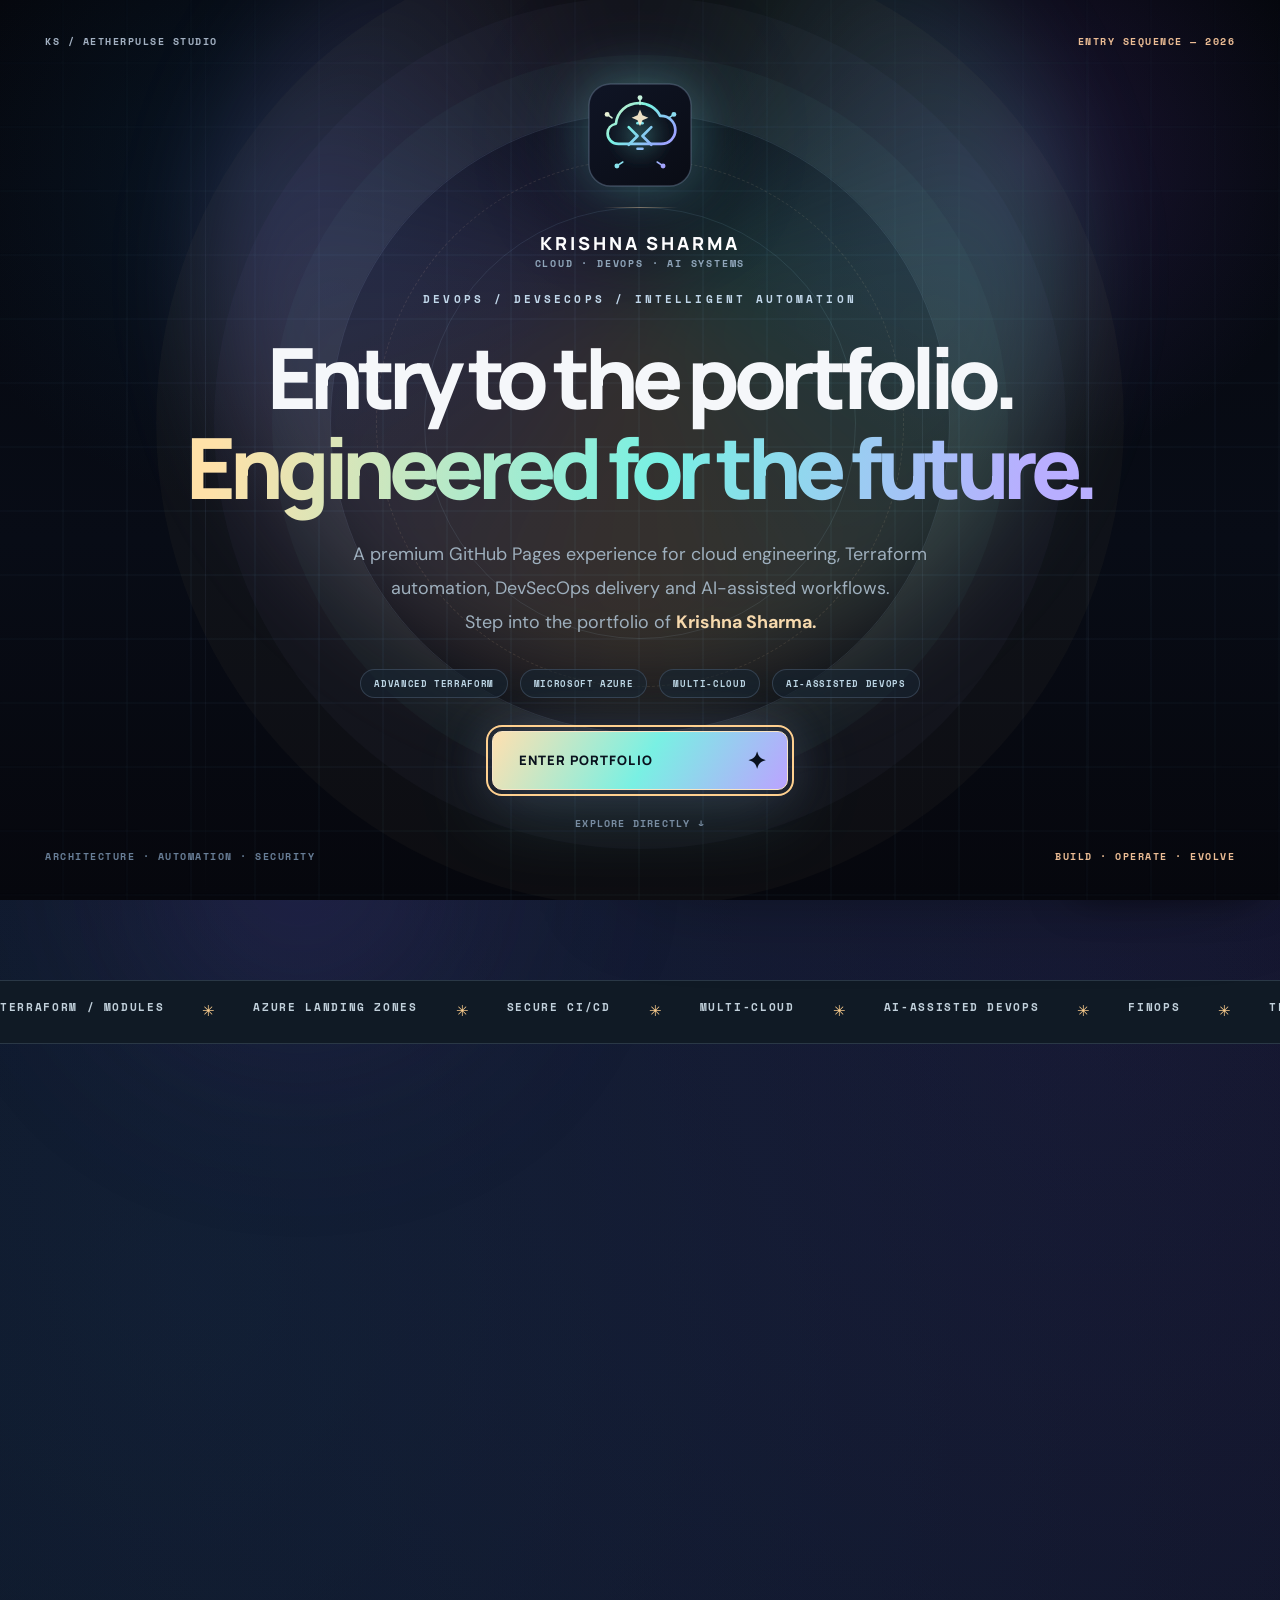
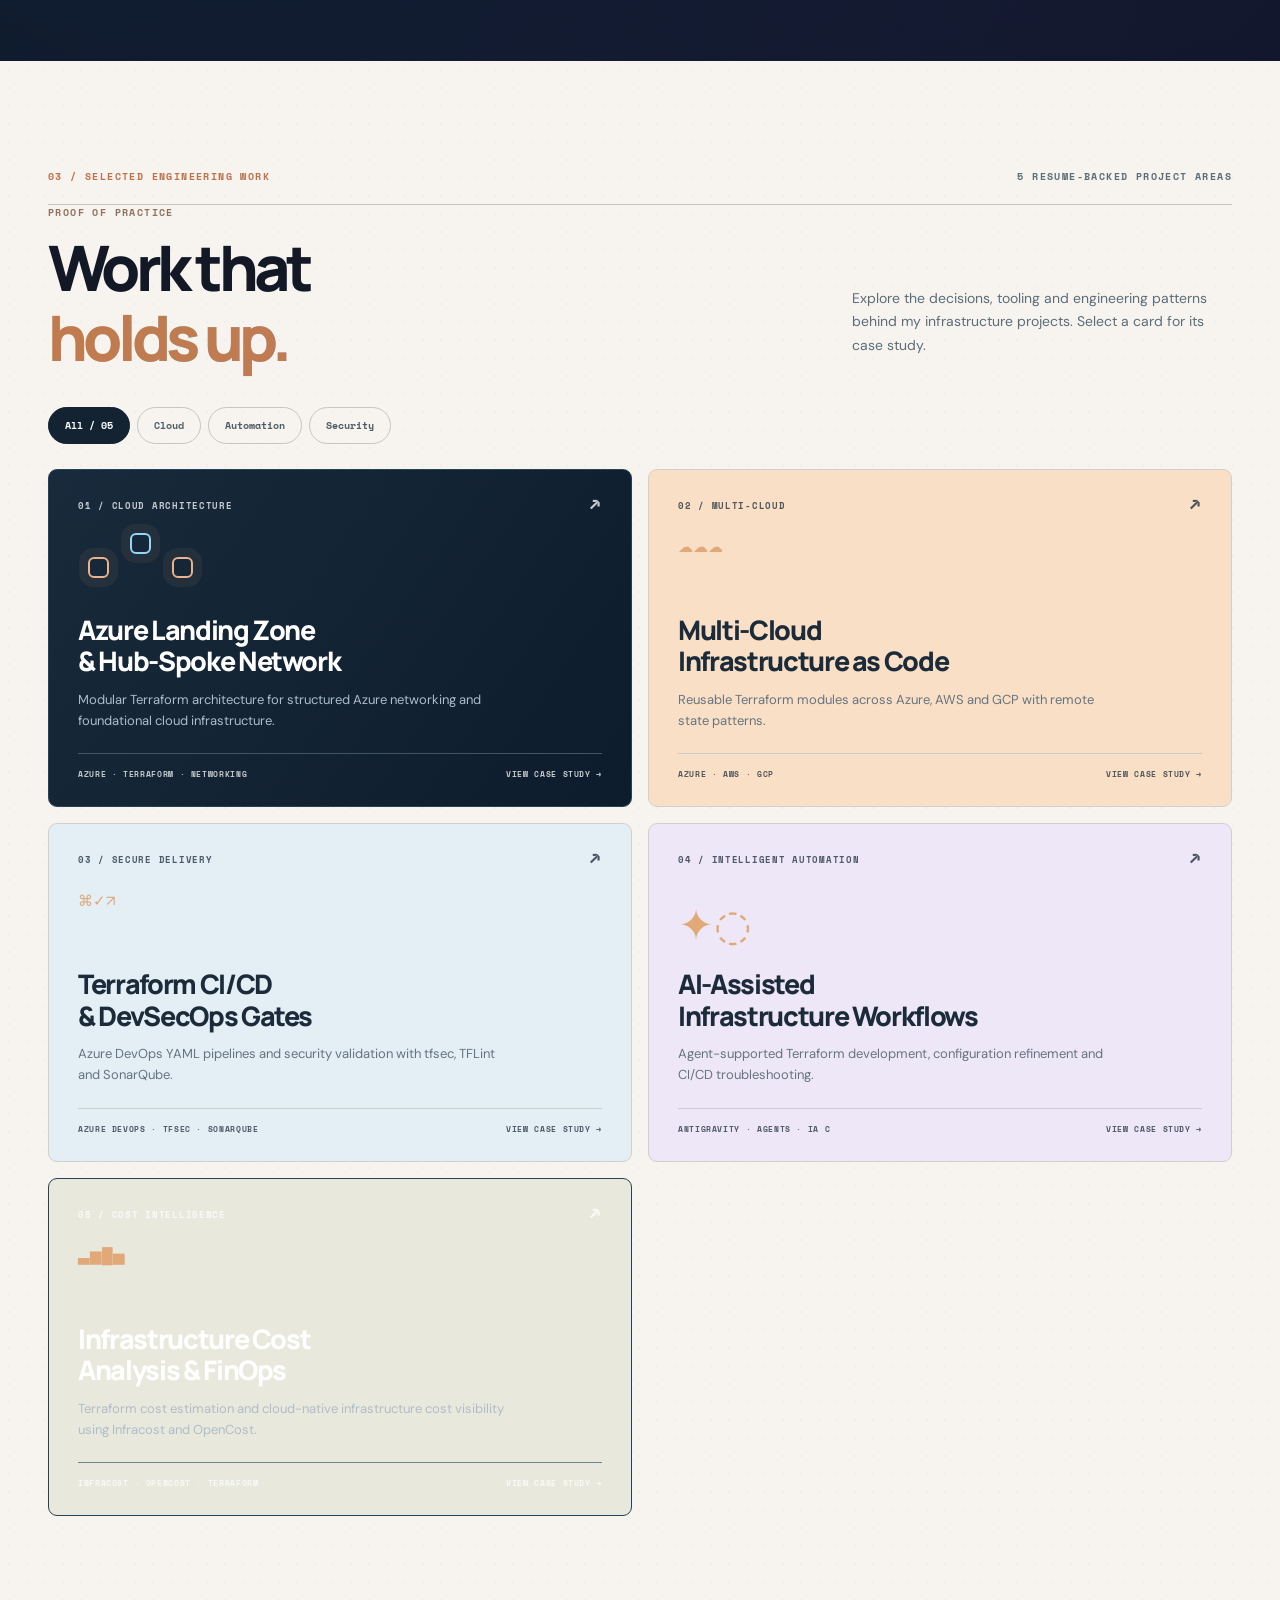
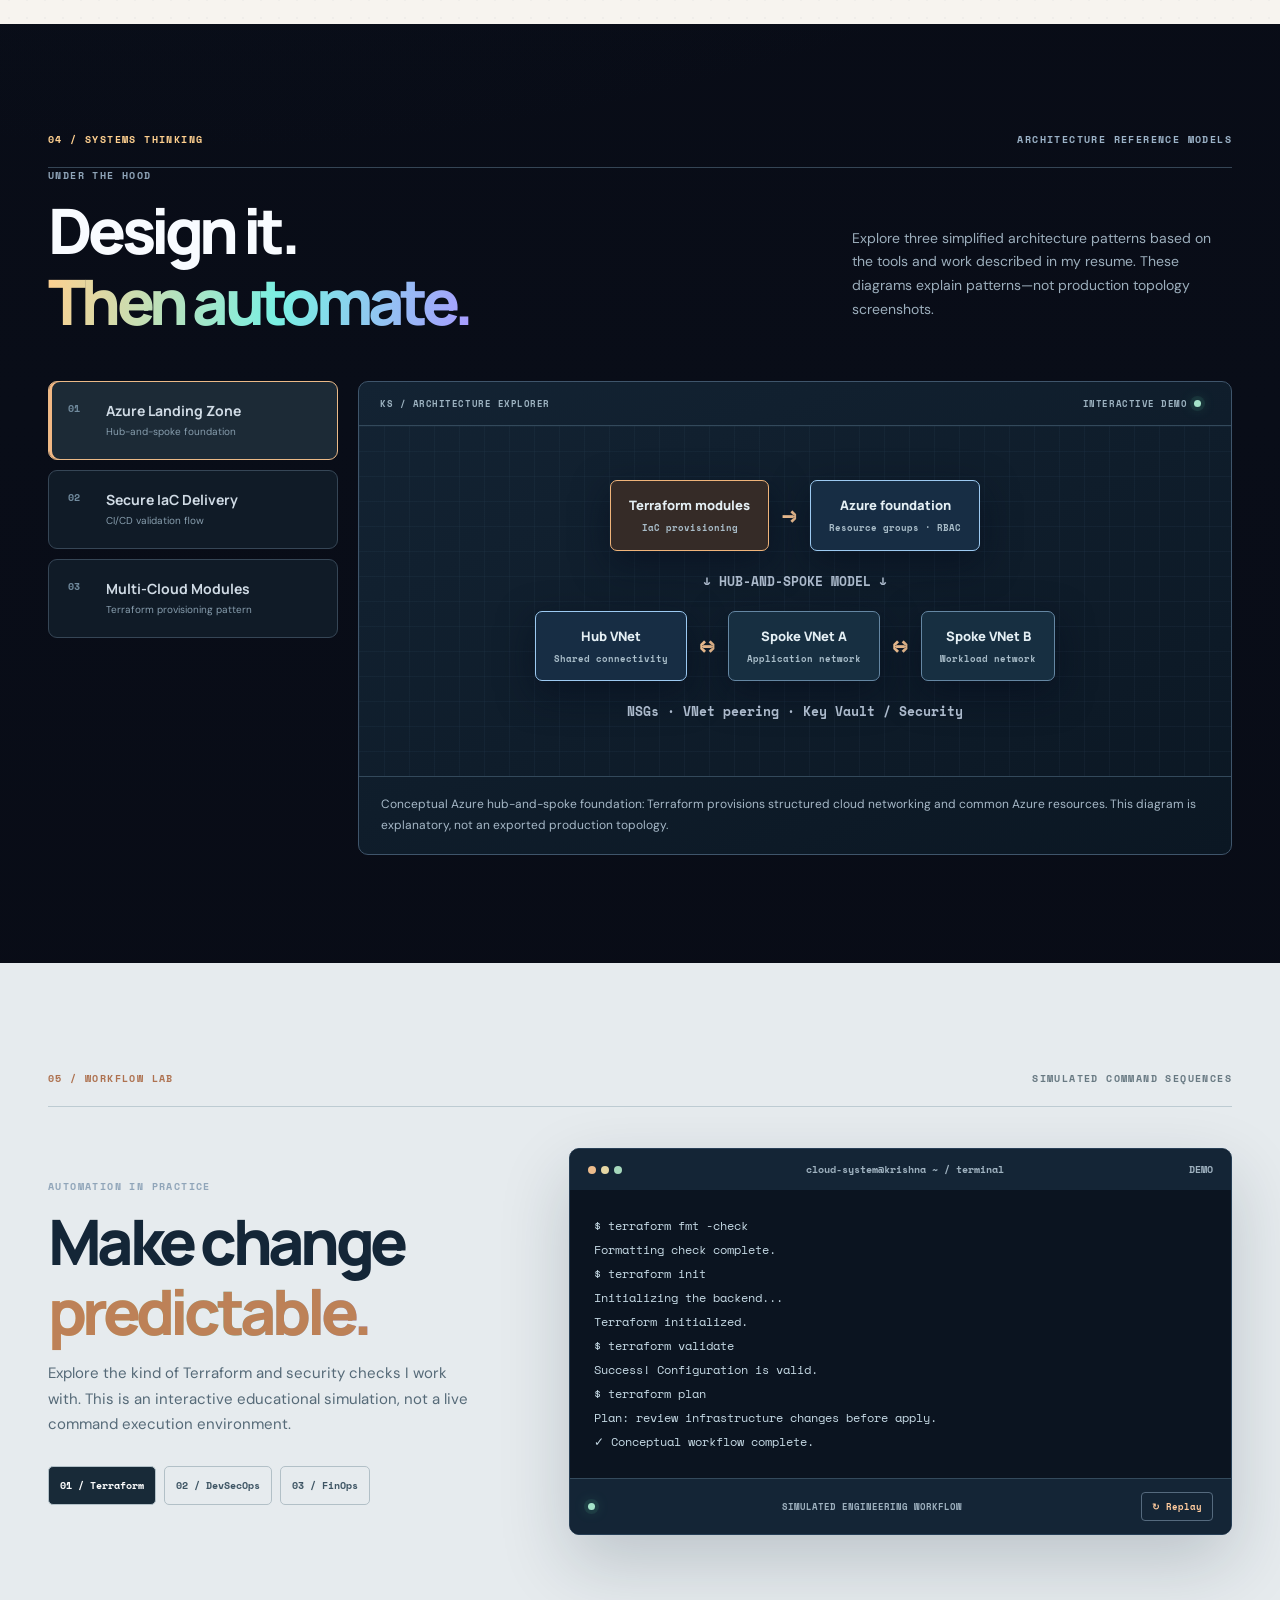
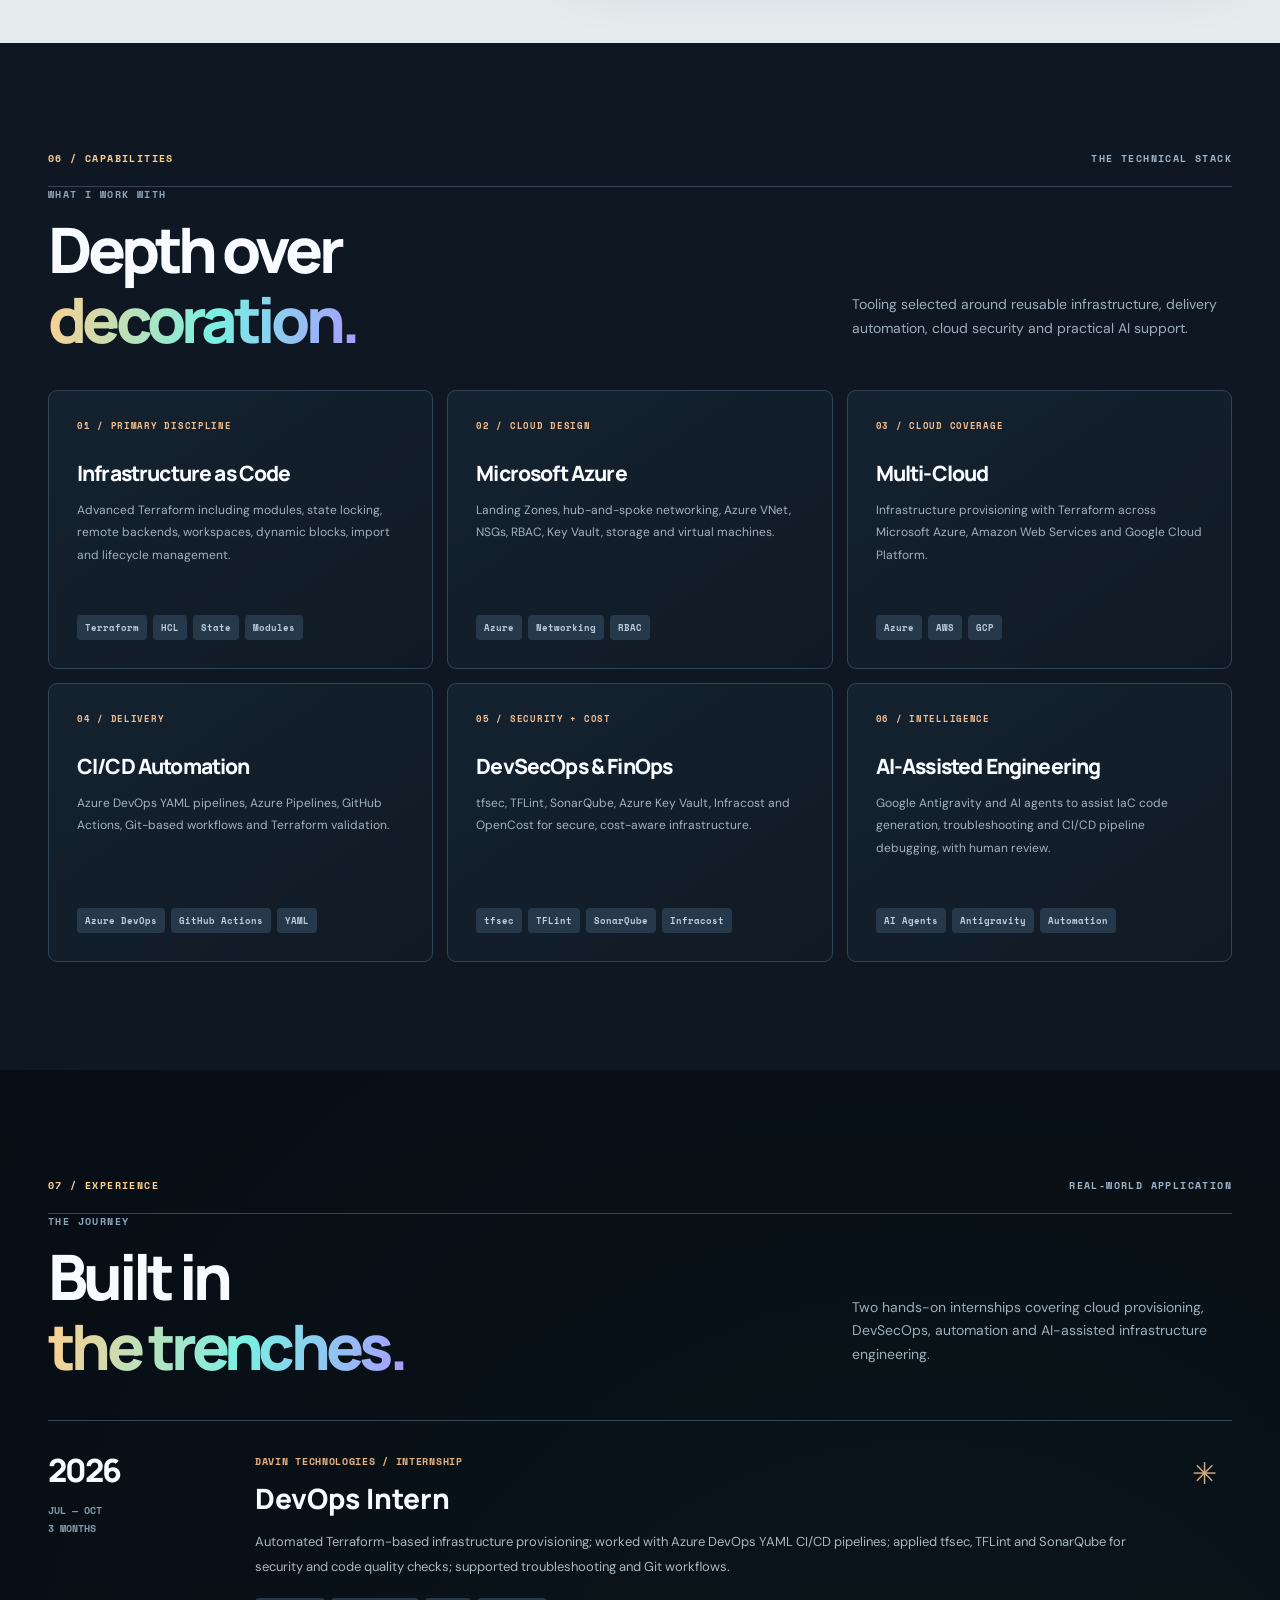
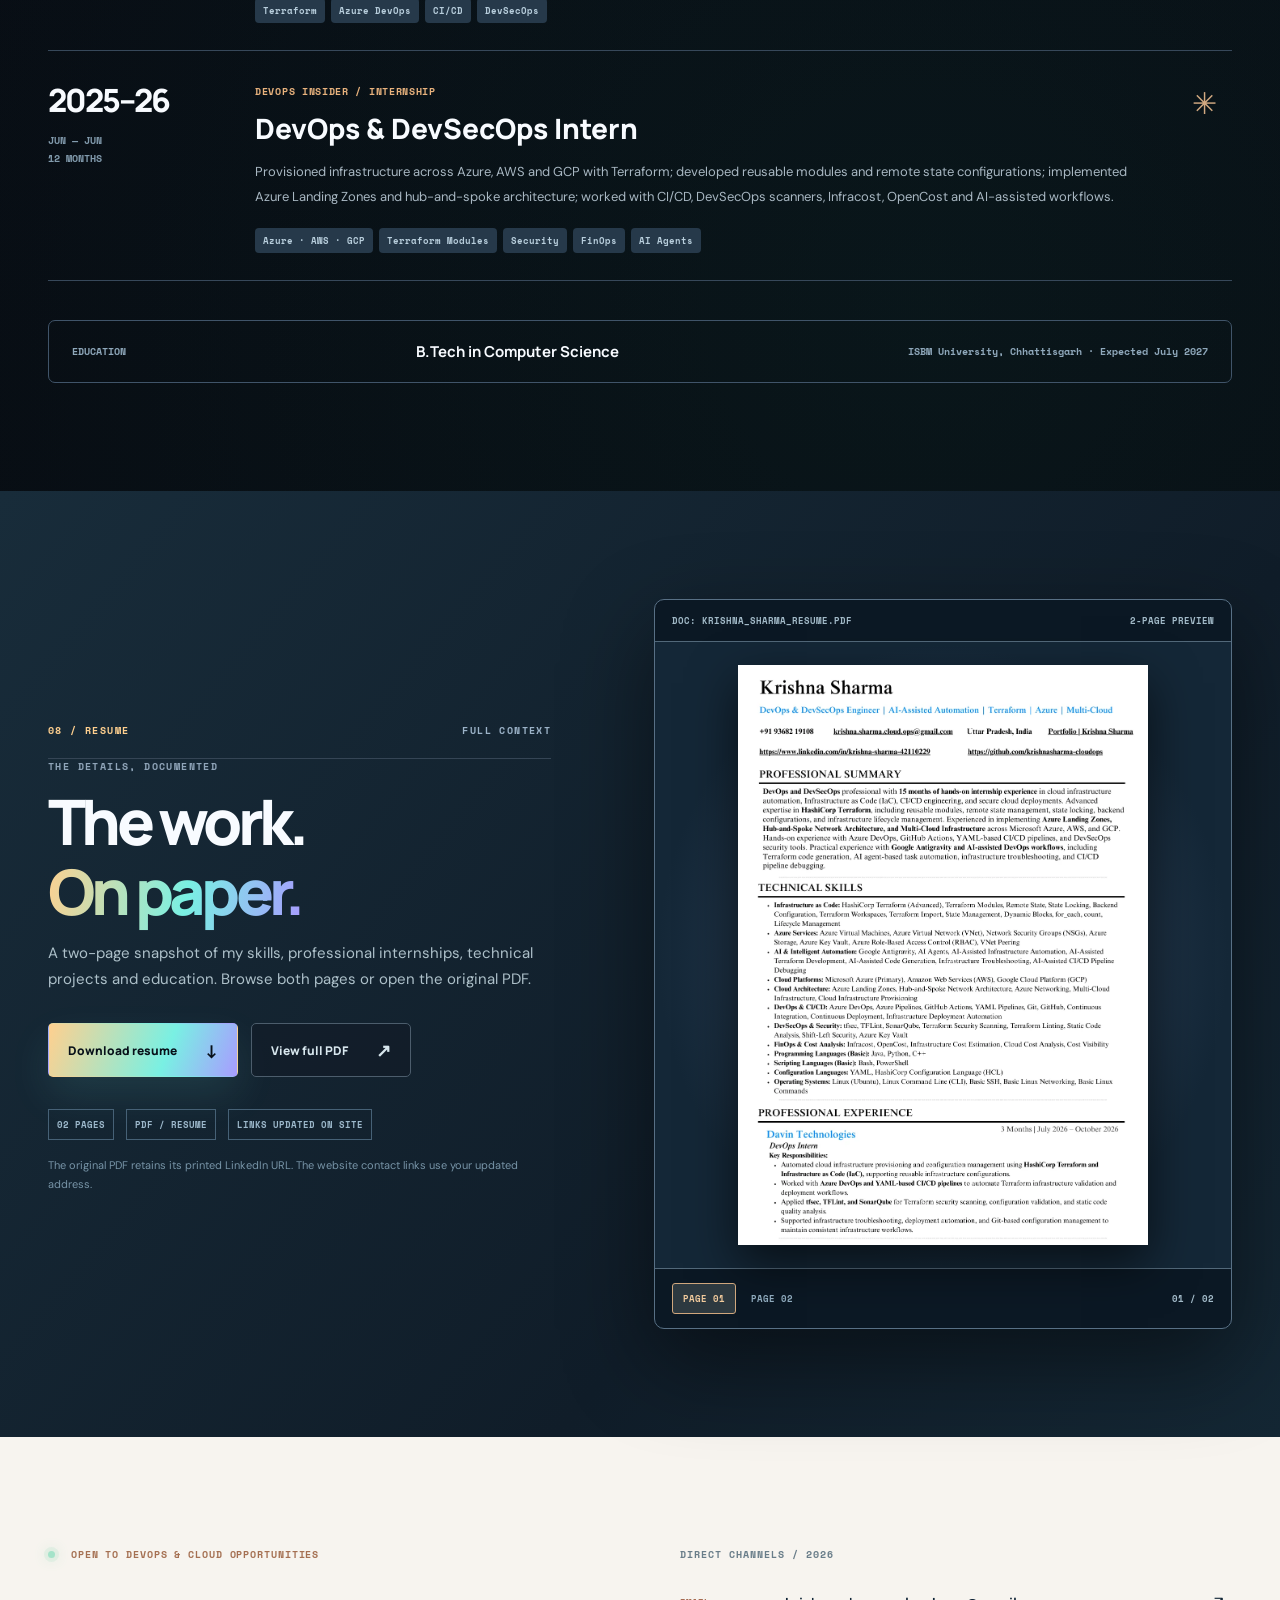
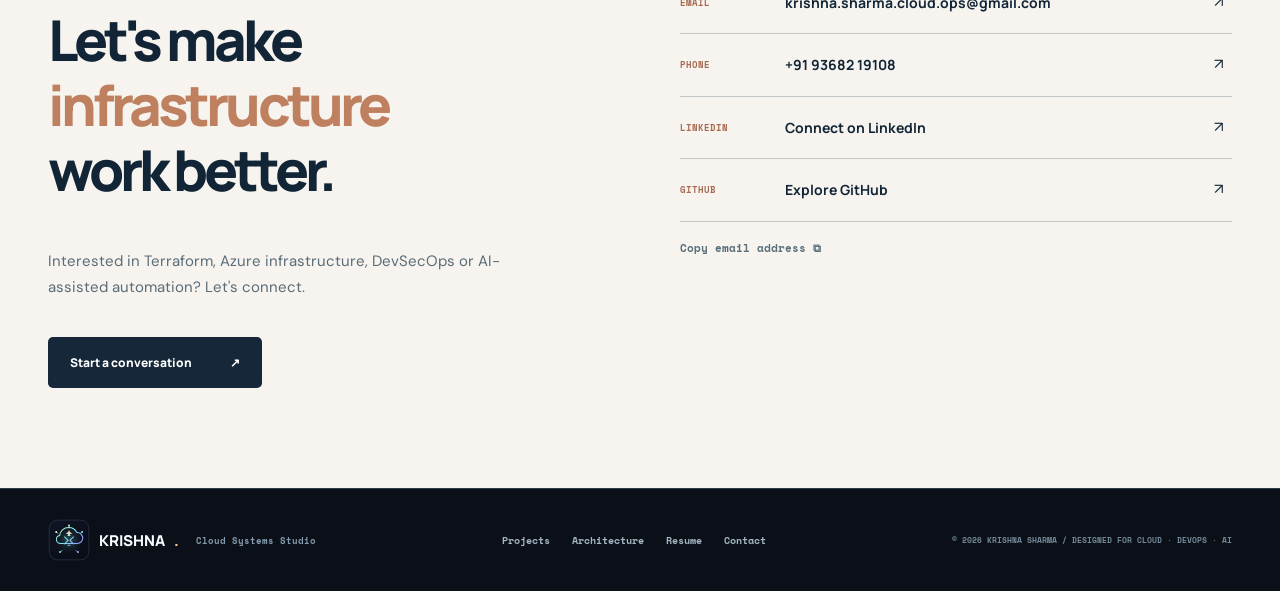
==== commit 3971a52b: "feat: launch AetherPulse premium Cloud DevOps AI portfolio" ====
--- a/docs/index.html
+++ b/docs/index.html
@@ -2,110 +2,147 @@
 <html lang="en">
 <head>
   <meta charset="utf-8">
-  <meta name="viewport" content="width=device-width, initial-scale=1">
-  <meta name="theme-color" content="#070b11">
-  <meta name="description" content="Krishna Sharma — DevOps & DevSecOps Engineer. Building secure cloud foundations with advanced Terraform, Azure, AWS, GCP, CI/CD and AI-assisted automation.">
+  <meta name="viewport" content="width=device-width,initial-scale=1,viewport-fit=cover">
+  <meta name="theme-color" content="#0b1018">
+  <meta name="color-scheme" content="dark">
+  <meta name="description" content="Krishna Sharma — DevOps & DevSecOps Engineer specializing in Advanced Terraform, Microsoft Azure, secure CI/CD, multi-cloud architecture and AI-assisted automation. Explore projects, engineering experience and resume.">
   <meta name="author" content="Krishna Sharma">
+  <meta property="og:type" content="website">
+  <meta property="og:title" content="Krishna Sharma — AetherPulse Cloud & DevSecOps">
+  <meta property="og:description" content="The engineering behind reliable infrastructure. Terraform / Azure / DevSecOps / AI-assisted automation.">
+  <meta property="og:image" content="https://krishnasharma-cloudops.github.io/krishnasharma-cloudops/assets/social-cover.png">
+  <meta property="og:url" content="https://krishnasharma-cloudops.github.io/krishnasharma-cloudops/">
   <link rel="canonical" href="https://krishnasharma-cloudops.github.io/krishnasharma-cloudops/">
-  <meta property="og:type" content="website"><meta property="og:title" content="Krishna Sharma — Cloud Engineering, Reimagined">
-  <meta property="og:description" content="Infrastructure as code. Security by design. Automation with intent. DevOps, DevSecOps, Terraform & AI-assisted Cloud Engineering.">
-  <meta property="og:image" content="https://krishnasharma-cloudops.github.io/krishnasharma-cloudops/assets/social-preview.png">
-  <meta property="og:url" content="https://krishnasharma-cloudops.github.io/krishnasharma-cloudops/">
-  <meta name="twitter:card" content="summary_large_image">
-  <link rel="icon" type="image/svg+xml" href="assets/ks-mark.svg">
-  <link rel="preconnect" href="https://fonts.googleapis.com"><link rel="preconnect" href="https://fonts.gstatic.com" crossorigin>
-  <link href="https://fonts.googleapis.com/css2?family=DM+Sans:wght@400;500;600;700&family=Space+Grotesk:wght@400;500;600;700&family=JetBrains+Mono:wght@400;500;600&display=swap" rel="stylesheet">
+  <link rel="icon" type="image/svg+xml" href="assets/mark.svg">
+  <link rel="preconnect" href="https://fonts.googleapis.com">
+  <link rel="preconnect" href="https://fonts.gstatic.com" crossorigin>
+  <link href="https://fonts.googleapis.com/css2?family=DM+Sans:wght@400;500;600;700&family=Manrope:wght@400;500;600;700;800&family=Space+Mono:wght@400;700&display=swap" rel="stylesheet">
   <link rel="stylesheet" href="styles.css">
   <script src="app.js" defer></script>
-  <title>Krishna Sharma — DevOps · DevSecOps · Cloud Systems</title>
+  <title>Krishna Sharma | AetherPulse Studio · DevOps & AI</title>
 </head>
 <body>
-<a class="skip-link" href="#main">Skip to main content</a>
-<div id="reading-bar" aria-hidden="true"></div><div class="ambient ambient-a" aria-hidden="true"></div><div class="ambient ambient-b" aria-hidden="true"></div><div class="grain" aria-hidden="true"></div>
-<div class="spotlight" id="spotlight" aria-hidden="true"></div>
-<header class="site-header" id="top">
-  <nav class="nav wrap" aria-label="Main navigation">
-    <a href="#top" class="brand" aria-label="Krishna Sharma home"><img src="assets/ks-mark.svg" width="45" height="45" alt="KS monogram"><span>KRISHNA <b>SHARMA</b><small>ENGINEERING / CLOUD SYSTEMS</small></span></a>
-    <div class="nav-links" id="nav-links"><a href="#work">Projects</a><a href="#architecture">Systems</a><a href="#expertise">Expertise</a><a href="#journey">Journey</a><a href="#resume">Resume</a></div>
-    <div class="nav-right"><button class="command-button" id="command-launch" aria-label="Open quick navigation">⌕ <kbd>Ctrl K</kbd></button><a class="nav-contact" href="#contact">Let's talk <span>↗</span></a><button class="mobile-toggle" id="mobile-toggle" aria-expanded="false" aria-controls="nav-links" aria-label="Toggle menu"><span></span><span></span></button></div>
-  </nav>
-</header>
-<main id="main">
-<section class="hero wrap" aria-labelledby="hero-title">
-  <div class="hero-grid-lines" aria-hidden="true"></div>
-  <div class="hero-copy">
-    <div class="eyebrow"><span class="status-dot"></span> DEVOPS / DEVSECOPS / AI AUTOMATION <span class="tiny-rule"></span> 2026 EDITION</div>
-    <div class="hero-name">HELLO, I'M <strong>KRISHNA SHARMA</strong><span> ↗</span></div>
-    <h1 id="hero-title">Architecting<br><em>the invisible.</em><br><span class="gradient-text">Automating<br class="hero-break"> the possible<span class="hero-dot">.</span></span></h1>
-    <p class="hero-sub">I build cloud foundations that are <strong>repeatable, secure, and designed to scale.</strong> From Terraform modules and Azure architecture to DevSecOps pipelines and AI-assisted workflows.</p>
-    <div class="hero-actions"><a class="btn btn-primary" href="#work"><span>Explore selected work</span><span class="btn-arrow">↗</span></a><a class="btn btn-secondary" href="assets/Krishna_Sharma_Resume.pdf" target="_blank" rel="noopener noreferrer">View resume <span>↗</span></a></div>
-    <div class="hero-footnote"><span class="mini-cube">⬡</span> <span>BUILT WITH INTENT</span><i></i><span>DEPLOYED WITH DISCIPLINE</span></div>
+  <!-- Cinematic welcome screen. GitHub Pages friendly: pure HTML/CSS/JS, no build step required. -->
+  <noscript><style>.intro-gate{display:none!important}body{overflow:auto!important}</style></noscript>
+  <div class="intro-gate" id="intro-gate" role="dialog" aria-modal="true" aria-labelledby="intro-title">
+    <div class="intro-lights" aria-hidden="true"><div class="intro-beam"></div><div class="intro-beam"></div><div class="intro-beam"></div><div class="intro-halo"></div></div>
+    <div class="intro-frame"><span>KS / AETHERPULSE STUDIO</span><span>ENTRY SEQUENCE — 2026</span></div>
+    <div class="intro-content">
+      <img src="assets/mark.svg" alt="Krishna Sharma KS logo" class="intro-mark" width="92" height="92"/>
+      <div class="intro-index" aria-hidden="true"></div>
+      <div class="intro-signature"><strong>KRISHNA SHARMA</strong><span>CLOUD · DEVOPS · AI SYSTEMS</span></div>
+      <p class="intro-overline">DEVOPS / DEVSECOPS / INTELLIGENT AUTOMATION</p>
+      <h2 id="intro-title">Entry to the portfolio.<br><em>Engineered for the future.</em></h2>
+      <p class="intro-sub">A premium GitHub Pages experience for cloud engineering, Terraform automation, DevSecOps delivery and AI-assisted workflows.<br>Step into the portfolio of <strong style="color:#f6d9ad">Krishna Sharma.</strong></p>
+      <div class="intro-chips" aria-label="Portfolio specialties"><span>ADVANCED TERRAFORM</span><span>MICROSOFT AZURE</span><span>MULTI-CLOUD</span><span>AI-ASSISTED DEVOPS</span></div>
+      <button class="intro-enter" id="enter-portfolio" type="button">ENTER PORTFOLIO <span aria-hidden="true">✦</span></button>
+      <button class="intro-secondary" id="skip-entrance" type="button">EXPLORE DIRECTLY ↓</button>
+    </div>
+    <div class="intro-frame intro-frame-bottom"><span>ARCHITECTURE · AUTOMATION · SECURITY</span><span>BUILD · OPERATE · EVOLVE</span></div>
   </div>
-  <div class="hero-showcase" aria-label="Decorative animated cloud infrastructure mission control diagram">
-    <div class="showcase-glow"></div>
-    <div class="control-top"><span><span class="status-dot small"></span> INFRA / CONTROL PLANE</span><span class="control-index">SYSTEM_01 // ONLINE</span></div>
-    <div class="orbit-system">
-      <div class="orbit orbit-one"></div><div class="orbit orbit-two"></div><div class="orbit orbit-three"></div>
-      <div class="radial-cross cross-a"></div><div class="radial-cross cross-b"></div>
-      <div class="orbit-core"><div class="core-shimmer"></div><div class="core-logo">T<span class="core-slash">/</span></div><span>TERRAFORM</span><small>ORCHESTRATION</small></div>
-      <div class="cloud-node node-azure"><b class="node-symbol">◈</b><div><strong>AZURE</strong><span>PRIMARY CLOUD</span></div></div>
-      <div class="cloud-node node-aws"><b class="node-symbol">⌁</b><div><strong>AWS</strong><span>CLOUD PLATFORM</span></div></div>
-      <div class="cloud-node node-gcp"><b class="node-symbol">◉</b><div><strong>GCP</strong><span>MULTI-CLOUD</span></div></div>
-      <div class="cloud-node node-security"><b class="node-symbol">⬡</b><div><strong>SECURITY</strong><span>SHIFT LEFT</span></div></div>
-      <svg class="connection-web" viewBox="0 0 600 570" aria-hidden="true" preserveAspectRatio="none"><defs><linearGradient id="laser"><stop stop-color="#b7ff8b" stop-opacity="0.08"/><stop offset="0.5" stop-color="#8bf4e3" stop-opacity="0.9"/><stop offset="1" stop-color="#9e8dff" stop-opacity="0.1"/></linearGradient></defs><path class="web-line" d="M300 280 L142 140 M300 280 L466 152 M300 280 L462 410 M300 280 L133 407"/><path class="web-motion" d="M300 280 L142 140 M300 280 L466 152 M300 280 L462 410 M300 280 L133 407"/></svg>
-      <div class="orbit-label orbit-label-one">REUSABLE MODULES</div><div class="orbit-label orbit-label-two">STATE / LOCKED</div>
+  <a class="skip-link" href="#main">Skip to content</a>
+  <div class="scroll-meter" id="scroll-meter" aria-hidden="true"></div>
+  <div class="ambient-orb ambient-one" aria-hidden="true"></div><div class="ambient-orb ambient-two" aria-hidden="true"></div>
+  <header class="header" id="top">
+    <div class="shell header-inner">
+      <a href="#top" class="brand" aria-label="Krishna Sharma home">
+        <img src="assets/mark.svg" width="48" height="48" alt="" class="brand-icon">
+        <span class="brand-words"><strong>KRISHNA<span class="brand-dot">.</span></strong><small>CLOUD · DEVSECOPS · AI</small></span>
+      </a>
+      <nav class="main-nav" id="main-nav" aria-label="Site navigation">
+        <a href="#about">Profile</a><a href="#projects">Projects</a><a href="#architecture">Architecture</a><a href="#experience">Experience</a><a href="#resume">Resume</a>
+      </nav>
+      <div class="header-actions"><button class="search-trigger" id="command-open" aria-label="Open quick navigation"><span aria-hidden="true">⌘</span> <span class="search-label">Quick nav</span> <kbd>Ctrl K</kbd></button><a class="top-contact" href="#contact">Let's connect <span aria-hidden="true">↗</span></a></div>
+      <button class="mobile-toggle" id="mobile-toggle" aria-controls="main-nav" aria-expanded="false" aria-label="Open navigation"><span></span><span></span></button>
     </div>
-    <div class="control-bottom"><span><i class="status-dot small"></i> ARCHITECTURE VISUALIZATION</span><span>01 / 04 CONNECTED</span></div>
-    <div class="floating-chip chip-one"><span class="chip-icon">✓</span><span>VALIDATION <b>PASS</b></span></div>
-    <div class="floating-chip chip-two"><span>PIPELINE</span><b>● READY</b></div>
-  </div>
-  <div class="hero-side-label" aria-hidden="true">SCROLL TO EXPLORE <span>↓</span></div>
-</section>
-<div class="proof-bar"><div class="wrap proof-grid"><div><strong>15<span> mo</span></strong><small>HANDS-ON INTERNSHIPS</small></div><div><strong>03</strong><small>CLOUD PLATFORMS</small></div><div><strong>05</strong><small>DOCUMENTED PROJECTS</small></div><div><strong>02</strong><small>PROFESSIONAL INTERNSHIPS</small></div><div class="proof-statement"><span>MY OPERATING PRINCIPLE</span><p>Design <b>→</b> Automate <b>→</b> Validate <b>→</b> Secure</p></div></div></div>
-<section class="section intro-section wrap" id="about" aria-labelledby="about-title">
-  <div class="section-corner"><span class="section-num">[ 01 / ABOUT ]</span><span class="section-descriptor">THE ENGINEER BEHIND THE SYSTEMS</span></div>
-  <div class="about-layout"><div data-reveal><h2 class="display-heading" id="about-title">Engineering beyond<br><em>the manual.</em></h2><div class="about-aside"><span class="bright-disc">↗</span><p>Clear architecture.<br>Reviewable changes.<br>Security as a habit.</p></div></div><div class="about-text" data-reveal><p class="about-lead">I'm <strong>Krishna Sharma</strong>, a DevOps & DevSecOps professional focused on infrastructure as code, cloud networking, and automated delivery.</p><p>Across 15 months of internships with <strong>DevOps Insider</strong> and <strong>Davin Technologies</strong>, I've worked with Terraform, Microsoft Azure, AWS, GCP, CI/CD tooling, security checks, and AI-assisted infrastructure workflows.</p><p>I gravitate toward systems that are easy to understand, maintain and safely change—where Terraform plans are reviewable, deployments follow repeatable patterns, and engineering decisions stay visible.</p><div class="about-location"><span>⌖</span> Uttar Pradesh, India <i></i> B.Tech CS · Expected July 2027</div></div></div>
-</section>
-<section class="section projects-section" id="work" aria-labelledby="work-title"><div class="wrap">
-  <div class="section-corner"><span class="section-num">[ 02 / SELECTED WORK ]</span><span class="section-descriptor">REAL WORKFLOWS. PRACTICAL SYSTEMS.</span></div>
-  <div class="section-title-row"><h2 class="display-heading" id="work-title">Selected <em>builds.</em></h2><p>Five infrastructure and automation projects grounded in real internship work. Select any project to explore its engineering approach.</p></div>
-  <div class="project-grid">
-    <button class="project-card project-feature p-azure" data-project="0"><span class="card-top"><span>01 / CLOUD ARCHITECTURE</span><span class="card-open">↗</span></span><div class="project-visual visual-network"><svg viewBox="0 0 540 220" aria-hidden="true"><path d="M270 90V145 M270 145H90 M270 145H450 M90 145V188 M450 145V188" stroke="url(#pathc)" stroke-width="2" fill="none" stroke-dasharray="4 8"/><defs><linearGradient id="pathc"><stop stop-color="#b4ff79"/><stop offset="1" stop-color="#6bd9ff"/></linearGradient></defs><rect x="205" y="20" width="130" height="70" rx="10" fill="#1b2935" stroke="#b3e9ff" stroke-opacity=".5"/><text x="270" y="49" fill="#f0faf8" text-anchor="middle" font-size="13" font-family="monospace">HUB VNET</text><text x="270" y="69" fill="#9ecccd" text-anchor="middle" font-size="9" font-family="monospace">SHARED NETWORK</text><rect x="36" y="165" width="116" height="43" rx="8" fill="#1b2935" stroke="#baff88" stroke-opacity=".55"/><text x="94" y="192" text-anchor="middle" font-size="12" fill="#e1efeb" font-family="monospace">SPOKE 01</text><rect x="388" y="165" width="116" height="43" rx="8" fill="#1b2935" stroke="#74caff" stroke-opacity=".55"/><text x="446" y="192" text-anchor="middle" font-size="12" fill="#e1efeb" font-family="monospace">SPOKE 02</text><circle cx="270" cy="145" r="7" fill="#baff88"/></svg><div class="visual-caption">AZURE NETWORK TOPOLOGY / CONCEPTUAL</div></div><div class="project-content"><h3>Azure Landing Zone &<br>Hub-and-Spoke Architecture</h3><p>Modular Terraform deployment patterns for structured Azure networking and landing zone infrastructure.</p><span class="project-tags"><i>Terraform</i><i>Azure</i><i>Networking</i></span></div></button>
-    <button class="project-card project-feature p-cicd" data-project="2"><span class="card-top"><span>02 / SECURE DELIVERY</span><span class="card-open">↗</span></span><div class="project-visual visual-pipeline"><div class="pipeline-flow"><div class="pipe-step">{ }</div><span>→</span><div class="pipe-step">✓</div><span>→</span><div class="pipe-step">⬡</div><span>→</span><div class="pipe-step">↗</div></div><div class="pipeline-captions"><span>CODE</span><span>VALIDATE</span><span>SECURE</span><span>REVIEW</span></div><div class="visual-caption">REFERENCE CI/CD PIPELINE / CONCEPTUAL</div></div><div class="project-content"><h3>Terraform CI/CD &<br>DevSecOps Automation</h3><p>YAML workflows for validation, planning, security analysis and infrastructure delivery review.</p><span class="project-tags"><i>Azure DevOps</i><i>tfsec</i><i>TFLint</i></span></div></button>
-    <button class="project-card project-small p-multi" data-project="1"><span class="card-top"><span>03 / MULTI-CLOUD</span><span class="card-open">↗</span></span><div class="project-small-icon">◎<span>AZ / AWS / GCP</span></div><div class="project-content"><h3>Multi-Cloud IaC</h3><p>Reusable Terraform modules, state handling, and multi-environment infrastructure provisioning.</p><span class="project-tags"><i>Terraform</i><i>HCL</i><i>3 Clouds</i></span></div></button>
-    <button class="project-card project-small p-ai" data-project="3"><span class="card-top"><span>04 / INTELLIGENT SYSTEMS</span><span class="card-open">↗</span></span><div class="project-small-icon">✳<span>AGENT / HUMAN REVIEW</span></div><div class="project-content"><h3>AI-Assisted DevOps</h3><p>Agent-assisted Terraform creation, configuration troubleshooting and YAML pipeline debugging.</p><span class="project-tags"><i>Antigravity</i><i>AI Agents</i></span></div></button>
-    <button class="project-card project-small p-finops" data-project="4"><span class="card-top"><span>05 / CLOUD ECONOMICS</span><span class="card-open">↗</span></span><div class="project-small-icon">↗<span>COST / VISIBILITY</span></div><div class="project-content"><h3>Infrastructure FinOps</h3><p>Terraform cost estimation and cloud-native resource cost visibility with Infracost and OpenCost.</p><span class="project-tags"><i>Infracost</i><i>OpenCost</i></span></div></button>
-  </div><p class="project-integrity"><span>◌</span> Project descriptions reflect resume-reported work. Architectural visualizations are illustrative; no unverified performance claims.</p>
-</div></section>
-<section class="section arch-section wrap" id="architecture" aria-labelledby="arch-title"><div class="section-corner"><span class="section-num">[ 03 / SYSTEM BLUEPRINTS ]</span><span class="section-descriptor">THINK IN SYSTEMS. BUILD IN MODULES.</span></div>
-  <div class="section-title-row"><h2 class="display-heading" id="arch-title">Inside the <em>architecture.</em></h2><p>Interactive reference patterns behind the kind of cloud infrastructure and delivery systems I've worked with.</p></div>
-  <div class="arch-shell" data-reveal><div class="arch-sidebar"><p class="sidebar-title">// EXPLORE A SYSTEM</p><div class="arch-tabs" role="tablist" aria-label="Infrastructure architecture diagrams"><button type="button" class="arch-tab selected" role="tab" id="tab-azure" aria-selected="true" aria-controls="panel-azure" data-tab="azure"><span>01</span><strong>Azure Landing Zone</strong><b>↗</b></button><button type="button" class="arch-tab" role="tab" id="tab-pipeline" aria-selected="false" aria-controls="panel-pipeline" data-tab="pipeline"><span>02</span><strong>Secure IaC Pipeline</strong><b>↗</b></button><button type="button" class="arch-tab" role="tab" id="tab-cloud" aria-selected="false" aria-controls="panel-cloud" data-tab="cloud"><span>03</span><strong>Multi-Cloud IaC</strong><b>↗</b></button></div><div class="sidebar-note"><span class="status-dot small"></span> INTERACTIVE REFERENCE / NOT LIVE INFRASTRUCTURE</div></div>
-  <div class="arch-content"><div class="arch-window-top"><span class="window-dots"><i></i><i></i><i></i></span><span id="arch-filename">azure-network.arch</span><span>READ ONLY</span></div>
-    <div id="panel-azure" role="tabpanel" aria-labelledby="tab-azure" class="arch-panel selected"><div class="arch-diagram arch-diagram-azure"><div class="graph-node g-top"><span>☁</span><strong>AZURE FOUNDATION</strong><small>Landing Zone</small></div><div class="graph-stem"></div><div class="graph-node g-hub"><span>⌘</span><strong>HUB VNET</strong><small>Shared networking</small></div><div class="graph-tree"><div class="graph-node"><span>◇</span><strong>SPOKE A</strong><small>Workload network</small></div><div class="graph-node"><span>◇</span><strong>SPOKE B</strong><small>Workload network</small></div><div class="graph-node"><span>⬡</span><strong>POLICIES</strong><small>RBAC / NSGs</small></div></div></div><p class="arch-explain">A structured Azure infrastructure pattern using Terraform-managed landing zones, hub-and-spoke networking, VNets, peering and access controls.</p></div>
-    <div id="panel-pipeline" role="tabpanel" aria-labelledby="tab-pipeline" class="arch-panel" hidden><div class="arch-diagram arch-diagram-pipeline"><div class="graph-node"><span>{ }</span><strong>GIT + HCL</strong><small>Change request</small></div><div class="flow-arrow">→</div><div class="graph-node"><span>✓</span><strong>VALIDATE</strong><small>fmt / init / lint</small></div><div class="flow-arrow">→</div><div class="graph-node"><span>⬡</span><strong>SCAN</strong><small>tfsec / SonarQube</small></div><div class="flow-arrow">→</div><div class="graph-node"><span>◉</span><strong>REVIEW</strong><small>Plan → Approve</small></div></div><p class="arch-explain">A conceptual review-first pipeline combining Azure DevOps or GitHub Actions with Terraform validation, security checks, plan review and controlled deployment.</p></div>
-    <div id="panel-cloud" role="tabpanel" aria-labelledby="tab-cloud" class="arch-panel" hidden><div class="arch-diagram arch-diagram-cloud"><div class="graph-node cloud-source"><span>▱</span><strong>TERRAFORM MODULES</strong><small>HCL / state / backends</small></div><div class="cloud-branches"><div class="graph-node"><span>◈</span><strong>AZURE</strong><small>Primary</small></div><div class="graph-node"><span>⌁</span><strong>AWS</strong><small>Cloud</small></div><div class="graph-node"><span>◉</span><strong>GCP</strong><small>Cloud</small></div></div></div><p class="arch-explain">Shared IaC principles for Azure, AWS and GCP: reusable modules, backend configuration, remote state, locking and environment-aware deployments.</p></div>
-    <div class="arch-window-bottom"><span>MODE / EXPLORER</span><span><i class="status-dot small"></i> PATTERN VISUALIZED</span></div>
-  </div></div>
-</section>
-<section class="section capability-section" id="expertise" aria-labelledby="exp-title"><div class="wrap"><div class="section-corner"><span class="section-num">[ 04 / CAPABILITY MATRIX ]</span><span class="section-descriptor">STACK OVER SHINY BADGES</span></div><div class="section-title-row"><h2 class="display-heading" id="exp-title">Tools I use.<br><em>Systems I shape.</em></h2><p>Focused on tools used in cloud architecture, infrastructure automation, secure delivery and cost awareness.</p></div>
-  <div class="skill-grid"><article class="skill-card" data-reveal><span class="skill-num">01 / FOUNDATION</span><div class="skill-icon">⌘</div><h3>Infrastructure as Code</h3><p>Advanced Terraform: reusable modules, state, locking, workspaces, remote backends, lifecycle and HCL.</p><div class="skill-tags"><span>Terraform</span><span>HCL</span><span>State Management</span></div></article>
-  <article class="skill-card" data-reveal><span class="skill-num">02 / PLATFORM</span><div class="skill-icon">◈</div><h3>Cloud Engineering</h3><p>Azure-first architecture, VNets, NSGs, RBAC, Key Vault, Landing Zones and Hub-and-Spoke deployments.</p><div class="skill-tags"><span>Microsoft Azure</span><span>AWS</span><span>GCP</span></div></article>
-  <article class="skill-card" data-reveal><span class="skill-num">03 / DELIVERY</span><div class="skill-icon">↗</div><h3>CI/CD & Automation</h3><p>Azure DevOps YAML pipelines, GitHub Actions, Git and repeatable infrastructure delivery flows.</p><div class="skill-tags"><span>Azure DevOps</span><span>GitHub Actions</span><span>YAML</span></div></article>
-  <article class="skill-card" data-reveal><span class="skill-num">04 / ASSURANCE</span><div class="skill-icon">⬡</div><h3>DevSecOps</h3><p>Shift-left Terraform scanning, linting and code quality checks integrated into infrastructure workflows.</p><div class="skill-tags"><span>tfsec</span><span>TFLint</span><span>SonarQube</span></div></article>
-  <article class="skill-card" data-reveal><span class="skill-num">05 / INTELLIGENCE</span><div class="skill-icon">✳</div><h3>AI-Assisted Workflows</h3><p>Google Antigravity and AI agents for assisted code generation, troubleshooting and pipeline debugging.</p><div class="skill-tags"><span>Antigravity</span><span>AI Agents</span></div></article>
-  <article class="skill-card" data-reveal><span class="skill-num">06 / VISIBILITY</span><div class="skill-icon">◫</div><h3>FinOps & Foundations</h3><p>Infracost, OpenCost and basic Linux, Bash, PowerShell, Python, Java and C++ foundations.</p><div class="skill-tags"><span>Infracost</span><span>OpenCost</span><span>Linux</span></div></article></div></div></section>
-<section class="section console-section wrap" id="workflow" aria-labelledby="workflow-title"><div class="section-corner"><span class="section-num">[ 05 / ENGINEERING WORKFLOW ]</span><span class="section-descriptor">A REVIEW-FIRST DELIVERY MINDSET</span></div><div class="console-layout"><div><h2 class="display-heading" id="workflow-title">Less guesswork.<br><em>More signal.</em></h2><p class="console-description">Explore an illustrative Terraform delivery sequence. This interactive terminal demonstrates concepts, not a connection to a live infrastructure environment.</p><div class="console-presets" role="group" aria-label="Example terminal command"><button class="preset active" data-run="plan">01 · Terraform plan</button><button class="preset" data-run="security">02 · Security checks</button><button class="preset" data-run="cost">03 · Cost analysis</button></div></div><div class="terminal" data-reveal><div class="terminal-top"><span class="window-dots"><i></i><i></i><i></i></span><span>krishna@cloud:~/iac</span><span>EXAMPLE / READ-ONLY</span></div><pre id="terminal-output" role="status" aria-live="polite"></pre><div class="terminal-bottom"><span>● ENGINEERING WORKFLOW</span><span>NOT CONNECTED TO CLOUD</span></div></div></div></section>
-<section class="section experience-section" id="journey" aria-labelledby="journey-title"><div class="wrap"><div class="section-corner"><span class="section-num">[ 06 / THE JOURNEY ]</span><span class="section-descriptor">HANDS-ON WORK, BACKED BY EXPERIENCE</span></div><div class="section-title-row"><h2 class="display-heading" id="journey-title">Where I've<br><em>done the work.</em></h2><p>Practical internship experience, not inflated job titles or fictional impact numbers.</p></div><div class="timeline"><article class="timeline-row" data-reveal><div class="timeline-meta"><span class="timeline-period">JUL — OCT 2026</span><small>03 MONTHS · INTERNSHIP</small></div><div class="timeline-pin"><span></span></div><div class="timeline-body"><div class="role-title"><h3>DevOps Intern</h3><span>DAVIN TECHNOLOGIES</span></div><p>Supported Terraform-based cloud provisioning, Azure DevOps YAML pipeline workflows, configuration validation and security analysis using tfsec, TFLint and SonarQube.</p><div class="role-tags"><span>Terraform</span><span>Azure DevOps</span><span>DevSecOps</span></div></div></article><article class="timeline-row" data-reveal><div class="timeline-meta"><span class="timeline-period">JUN 2025 — JUN 2026</span><small>12 MONTHS · INTERNSHIP</small></div><div class="timeline-pin"><span></span></div><div class="timeline-body"><div class="role-title"><h3>DevOps & DevSecOps Intern</h3><span>DEVOPS INSIDER</span></div><p>Worked across Terraform multi-cloud provisioning, Azure Landing Zones, modular infrastructure, CI/CD workflows, security validation, infrastructure cost visibility and Google Antigravity-assisted troubleshooting.</p><div class="role-tags"><span>Azure / AWS / GCP</span><span>IaC</span><span>AI Automation</span></div></div></article></div><div class="education-tile"><div><span>ACADEMIC FOUNDATION</span><h3>B.Tech · Computer Science</h3><p>ISBM University, Chhattisgarh</p></div><div><strong>JUL 2027</strong><small>EXPECTED GRADUATION</small></div></div></div></section>
-<section class="section resume-section wrap" id="resume" aria-labelledby="resume-title"><div class="section-corner"><span class="section-num">[ 07 / THE RESUME ]</span><span class="section-descriptor">TWO PAGES. ONE ENGINEERING STORY.</span></div><div class="resume-layout"><div class="resume-copy" data-reveal><h2 class="display-heading" id="resume-title">Beyond the<br><em>portfolio.</em></h2><p>Review the source resume for the detailed technologies, experience and project scope behind this portfolio.</p><div class="resume-fact"><span>EXPERIENCE</span><strong>15 months · Internships</strong></div><div class="resume-fact"><span>SPECIALIZATION</span><strong>Terraform · Azure · DevSecOps</strong></div><div class="resume-fact"><span>EDUCATION</span><strong>B.Tech CS · July 2027 expected</strong></div><div class="resume-buttons"><a class="btn btn-primary" href="assets/Krishna_Sharma_Resume.pdf" download="Krishna_Sharma_Resume.pdf">Download PDF <span class="btn-arrow">↓</span></a><a class="btn btn-secondary" href="assets/Krishna_Sharma_Resume.pdf" target="_blank" rel="noopener noreferrer">View full PDF ↗</a></div><p class="resume-note">Original PDF retained. The printed LinkedIn URL in the PDF may differ from the updated site contact link.</p></div><div class="resume-viewer" data-reveal><div class="resume-viewer-top"><span class="window-dots"><i></i><i></i><i></i></span><span>KRISHNA_SHARMA_RESUME.PDF</span><span>2 PAGES</span></div><div class="resume-image-wrap"><img id="resume-image" src="assets/resume-page-1.webp" alt="Page 1 of Krishna Sharma's original resume" width="910" height="1288" loading="lazy"></div><div class="resume-viewer-footer"><span>PAGE VIEW</span><div class="resume-pagination"><button type="button" data-page="1" aria-pressed="true" class="active">01</button><button type="button" data-page="2" aria-pressed="false">02</button></div><span>ORIGINAL DOCUMENT</span></div></div></div></section>
-<section class="contact-section" id="contact" aria-labelledby="contact-title"><div class="wrap"><div class="contact-panel"><div class="contact-top"><span>08 / LET'S CONNECT</span><span><i class="status-dot small"></i> OPEN TO PROFESSIONAL CONVERSATIONS</span></div><div class="contact-heading"><h2 id="contact-title">Have a system<br><em>worth building?</em></h2><p>Interested in Terraform, Azure architecture, secure CI/CD, DevSecOps, or AI-assisted infrastructure workflows? Let's talk.</p></div><div class="contact-cta-row"><a class="contact-big-link" href="mailto:krishna.sharma.cloud.ops@gmail.com?subject=DevOps%20%2F%20Cloud%20Engineering%20Opportunity">Start a conversation <span>↗</span></a><button class="copy-contact" id="copy-email" type="button">Copy email <span>⧉</span></button></div><div class="contact-links"><a href="mailto:krishna.sharma.cloud.ops@gmail.com"><span>EMAIL</span><strong>krishna.sharma.cloud.ops@gmail.com</strong><b>↗</b></a><a href="tel:+919368219108"><span>PHONE</span><strong>+91 93682 19108</strong><b>↗</b></a><a href="https://www.linkedin.com/in/krishna-sharma-42110229a/" target="_blank" rel="noopener noreferrer"><span>LINKEDIN</span><strong>Connect on LinkedIn</strong><b>↗</b></a><a href="https://github.com/krishnasharma-cloudops" target="_blank" rel="noopener noreferrer"><span>GITHUB</span><strong>Explore GitHub profile</strong><b>↗</b></a></div><div class="contact-signoff">DESIGN → AUTOMATE → VALIDATE → SECURE → DELIVER</div></div></div></section>
-</main>
-<footer class="footer"><div class="wrap footer-inner"><a href="#top" class="footer-brand"><img src="assets/ks-mark.svg" alt="KS" width="44" height="44"><span>KRISHNA SHARMA<small>CLOUD ENGINEERING PORTFOLIO</small></span></a><p>© <span id="current-year">2026</span> · Built for the cloud, crafted with intent.</p><a class="back-top" href="#top">Back to top ↑</a></div></footer>
-<!-- Project details dialog: all project content derived from supplied CV, no fabricated URLs or statistics. -->
-<div class="dialog-backdrop" id="project-backdrop" hidden><section class="project-dialog" role="dialog" aria-modal="true" aria-labelledby="dialog-title" tabindex="-1"><button class="dialog-close" id="dialog-close" aria-label="Close project details" type="button">×</button><div class="dialog-kicker" id="dialog-kicker">PROJECT CASE STUDY</div><h2 id="dialog-title"></h2><p class="dialog-lead" id="dialog-lead"></p><div class="dialog-columns"><div><h3>ENGINEERING APPROACH</h3><ul id="dialog-points"></ul></div><div><h3>STACK</h3><div id="dialog-tags" class="dialog-tags"></div><div class="dialog-source">Project scope is based on the supplied resume. Visit GitHub to browse publicly available repositories.</div><a href="https://github.com/krishnasharma-cloudops" target="_blank" rel="noopener noreferrer">Explore GitHub ↗</a></div></div></section></div>
-<!-- Quick nav -->
-<div class="command-backdrop" id="command-backdrop" hidden><section class="command-modal" role="dialog" aria-modal="true" aria-label="Quick navigation"><div class="command-input-row"><span>⌕</span><label class="sr-only" for="command-input">Search site sections</label><input id="command-input" type="text" placeholder="Where would you like to go?" autocomplete="off"><kbd>ESC</kbd></div><div class="command-list" id="command-results"></div><div class="command-help">TIP / Ctrl + K to open · Esc to close</div></section></div>
-<!-- Offline portfolio guide, not generative AI -->
-<button class="chat-trigger" id="chat-trigger" type="button" aria-label="Open Krishna portfolio guide" aria-expanded="false" aria-controls="chat-panel"><span class="chat-spark">✳</span><span><strong>ASK KRISHNA AI</strong><small>Portfolio guide</small></span><b>↗</b></button>
-<section class="chat-panel" id="chat-panel" role="dialog" aria-modal="false" aria-labelledby="chat-title" hidden><div class="chat-header"><div class="chat-avatar">✳</div><div><span>RESUME-BASED PORTFOLIO GUIDE</span><h2 id="chat-title">Krishna AI</h2></div><button type="button" id="chat-close" aria-label="Close assistant">×</button></div><div class="chat-body" id="chat-messages" role="log" aria-live="polite"><div class="chat-line bot">Hey there! I can tell you about Krishna's Terraform expertise, Azure architecture, five projects, internships, skills and contact details. What would you like to explore?</div></div><div class="chat-suggestions" id="chat-suggestions"><button data-question="Tell me about Terraform">Terraform</button><button data-question="What projects has Krishna worked on?">Projects</button><button data-question="What is his experience?">Experience</button><button data-question="How can I contact Krishna?">Contact</button></div><form id="chat-form" class="chat-form"><label class="sr-only" for="chat-input">Ask about Krishna's portfolio</label><input id="chat-input" name="question" maxlength="320" autocomplete="off" placeholder="Ask about cloud, IaC, experience…" required><button type="submit" aria-label="Send question">↗</button></form><p class="chat-disclaimer">Offline resume knowledge mode · Not a live generative AI model</p></section>
+  </header>
+  <main id="main">
+    <!-- HERO: instantly visible, no blocking splash / no artificial loading screen -->
+    <section class="hero shell" aria-labelledby="hero-heading">
+      <div class="hero-topline" data-reveal><span><i class="status-pulse"></i> CLOUD SYSTEMS / EDITION 2026</span><span class="hero-index">AETHERPULSE / ENGINEERING COLLECTION</span></div>
+      <div class="hero-grid">
+        <div class="hero-left" data-reveal>
+          <div class="overline"><span class="overline-number">01 / </span> DEVOPS · DEVSECOPS · AUTOMATION</div>
+          <h1 id="hero-heading"><span>Designing</span><br><span>premium cloud</span><br><em>experiences.</em></h1>
+          <p class="hero-lead">Hello, I'm <strong>Krishna Sharma.</strong> I craft premium cloud engineering experiences through Terraform, secure delivery pipelines, resilient Azure architecture and practical AI-assisted DevOps workflows.</p>
+          <div class="hero-cta"><a class="btn btn-fill" href="#projects">Explore the build <span>↗</span></a><a class="btn btn-line" href="assets/Krishna_Sharma_Resume.pdf" target="_blank" rel="noopener noreferrer">Open resume <span>↗</span></a></div>
+          <div class="hero-proof"><div><strong>15<sup>mo</sup></strong><span>Hands-on<br>internship experience</span></div><div><strong>03</strong><span>Cloud platforms<br>Azure · AWS · GCP</span></div><div><strong>05</strong><span>Technical<br>project areas</span></div></div>
+        </div>
+        <div class="hero-art" data-reveal>
+          <div class="art-top"><span><i class="tiny-indicator"></i> INFRASTRUCTURE / CONTROL ROOM</span><span>SYS.01 <i class="circle-dot">●</i></span></div>
+          <div class="art-space" aria-label="Animated cloud infrastructure map with Terraform orchestrating Azure, AWS and GCP">
+            <div class="signal-rings" aria-hidden="true"><span></span><span></span><span></span></div>
+            <div class="signal-beacon" aria-hidden="true"></div>
+            <div class="art-watermark" aria-hidden="true">KS / ENGINEERING</div>
+            <svg class="orbit-svg" viewBox="0 0 640 540" fill="none" xmlns="http://www.w3.org/2000/svg" role="img" aria-label="Terraform infrastructure orchestration diagram connected to Azure, AWS, GCP, security and CI/CD">
+              <defs>
+                <linearGradient id="wire" x1="0" y1="0" x2="1" y2="1"><stop stop-color="#f5b879"/><stop offset=".52" stop-color="#8bc9ff"/><stop offset="1" stop-color="#8d9cff"/></linearGradient>
+                <radialGradient id="aura"><stop stop-color="#3980c4" stop-opacity=".22"/><stop offset="1" stop-color="#090f19" stop-opacity="0"/></radialGradient>
+                <filter id="glow"><feGaussianBlur stdDeviation="4" /></filter>
+              </defs>
+              <circle cx="318" cy="254" r="222" fill="url(#aura)"/>
+              <circle class="orbital-circle orbit-outer" cx="318" cy="254" r="211" stroke="#557a9d" stroke-opacity=".23" stroke-width="1.4" stroke-dasharray="3 11"/>
+              <circle class="orbital-circle orbit-inner" cx="318" cy="254" r="146" stroke="#b3d8f7" stroke-opacity=".12" stroke-width="1.4" stroke-dasharray="5 12"/>
+              <circle cx="318" cy="254" r="99" stroke="#e3ad84" stroke-opacity=".16" stroke-width="1.2"/>
+              <path class="wire-path" d="M318 254L159 135M318 254L485 135M318 254L498 370M318 254L147 375M318 254L318 56" stroke="url(#wire)" stroke-width="1.6" stroke-dasharray="5 8"/>
+              <path class="wire-base" d="M318 254L159 135M318 254L485 135M318 254L498 370M318 254L147 375M318 254L318 56" stroke="#8ba1b7" stroke-width=".6" stroke-opacity=".24"/>
+              <g class="core-unit"><circle cx="318" cy="254" r="72" fill="#101d2a" stroke="#f2c28e" stroke-opacity=".65" stroke-width="1.5"/><circle cx="318" cy="254" r="60" stroke="#82c7e9" stroke-opacity=".3" stroke-dasharray="3 6"/><path d="M288 221v36l19 11v-36zm24-12v34l19 11v-34zm0 41v35l19 11v-35z" fill="#e6b47e"/><text x="318" y="310" text-anchor="middle" class="svg-label core-label">TERRAFORM</text></g>
+              <g class="cloud-node" transform="translate(159 135)"><rect x="-60" y="-28" width="120" height="56" rx="9"/><text x="-42" y="-4" class="node-upper">AZURE</text><text x="-42" y="13" class="node-small">PRIMARY CLOUD</text><path d="M33-13l-7 16h7l8-16zm1 23h15L42-2z" fill="#79caff"/></g>
+              <g class="cloud-node" transform="translate(485 135)"><rect x="-57" y="-28" width="114" height="56" rx="9"/><text x="-39" y="-4" class="node-upper">AWS</text><text x="-39" y="13" class="node-small">CLOUD PLATFORM</text><path d="M18 7q11 7 25-2" stroke="#ffbe78" stroke-width="2.5" stroke-linecap="round"/></g>
+              <g class="cloud-node" transform="translate(498 370)"><rect x="-57" y="-28" width="114" height="56" rx="9"/><text x="-39" y="-4" class="node-upper">GCP</text><text x="-39" y="13" class="node-small">CLOUD PLATFORM</text><circle cx="33" cy="-3" r="10" stroke="#9dbeff" stroke-width="3"/></g>
+              <g class="cloud-node" transform="translate(147 375)"><rect x="-62" y="-28" width="124" height="56" rx="9"/><text x="-44" y="-4" class="node-upper">SECURITY</text><text x="-44" y="13" class="node-small">SHIFT LEFT</text><path d="M36-12l10 5v9c0 8-5 14-10 16-6-2-10-8-10-16v-9z" stroke="#f2b982" stroke-width="2"/></g>
+              <g class="cloud-node" transform="translate(318 56)"><rect x="-65" y="-28" width="130" height="56" rx="9"/><text x="-46" y="-4" class="node-upper">CI / CD</text><text x="-46" y="13" class="node-small">PIPELINE GATES</text><circle cx="43" cy="-3" r="7" fill="#82c7e9"/></g>
+              <circle class="signal" r="4.5" fill="#ffd0a3"><animateMotion dur="4s" repeatCount="indefinite" path="M318 254L159 135"/></circle>
+              <circle class="signal" r="4" fill="#8cd6ff"><animateMotion dur="4.5s" begin="-2s" repeatCount="indefinite" path="M318 254L485 135"/></circle>
+              <circle class="signal" r="4" fill="#a9a9ff"><animateMotion dur="5s" begin="-1.5s" repeatCount="indefinite" path="M318 254L498 370"/></circle>
+            </svg>
+            <div class="art-floating art-left">MODULES <b>READY</b></div><div class="art-floating art-right">STATE <b>LOCKED</b></div>
+          </div>
+          <div class="art-footer"><span><span class="online-pip"></span> LIVE VISUALIZATION / CONCEPTUAL</span><span>IaC → VALIDATE → REVIEW → DEPLOY</span></div>
+        </div>
+      </div>
+      <div class="scroll-hint"><span>SCROLL TO EXPLORE</span><div></div><span>↓</span></div>
+    </section>
+    <section class="ticker" aria-label="Engineering specialties"><div class="ticker-track" aria-hidden="true"><span>TERRAFORM / MODULES</span><i>✳</i><span>AZURE LANDING ZONES</span><i>✳</i><span>SECURE CI/CD</span><i>✳</i><span>MULTI-CLOUD</span><i>✳</i><span>AI-ASSISTED DEVOPS</span><i>✳</i><span>FINOPS</span><i>✳</i><span>TERRAFORM / MODULES</span><i>✳</i><span>AZURE LANDING ZONES</span><i>✳</i><span>SECURE CI/CD</span><i>✳</i><span>MULTI-CLOUD</span><i>✳</i><span>AI-ASSISTED DEVOPS</span><i>✳</i><span>FINOPS</span><i>✳</i></div></section>
+
+    <section id="about" class="section about-section shell"><div class="section-kicker" data-reveal><span>02 / PROFILE</span><span>ENGINEERING PHILOSOPHY</span></div><div class="about-grid"><div data-reveal><h2 class="section-display">Less guesswork.<br><em>More systems.</em></h2></div><div class="about-copy" data-reveal><p class="large-copy">I build cloud foundations that are <strong>reproducible, reviewable and secure by design.</strong></p><p>I'm Krishna Sharma, a DevOps & DevSecOps professional with 15 months of hands-on internship experience. My strongest area is advanced Terraform—reusable modules, remote state, state locking, backends, workspaces and infrastructure lifecycle management.</p><p>I work primarily in Microsoft Azure, with experience across AWS and GCP. I use Azure DevOps, GitHub Actions, security tooling and AI-assisted workflows to help move infrastructure changes from idea to deployment.</p><div class="pill-row"><span>Terraform-first</span><span>Security-minded</span><span>AI-assisted</span><span>Cost-aware</span></div></div></div></section>
+
+    <section id="projects" class="section projects-section"><div class="shell"><div class="section-kicker dark-kicker" data-reveal><span>03 / SELECTED ENGINEERING WORK</span><span>5 RESUME-BACKED PROJECT AREAS</span></div><div class="section-head section-head-invert" data-reveal><div><p class="section-mini">PROOF OF PRACTICE</p><h2 class="section-display">Work that<br><em>holds up.</em></h2></div><p>Explore the decisions, tooling and engineering patterns behind my infrastructure projects. Select a card for its case study.</p></div>
+    <div class="project-filter" role="group" aria-label="Filter projects"><button class="filter-chip active" data-filter="all" aria-pressed="true">All / 05</button><button class="filter-chip" data-filter="cloud" aria-pressed="false">Cloud</button><button class="filter-chip" data-filter="automation" aria-pressed="false">Automation</button><button class="filter-chip" data-filter="security" aria-pressed="false">Security</button></div>
+    <div class="project-grid" id="project-grid">
+      <button class="project-card project-feature" data-project="landing" data-category="cloud" aria-haspopup="dialog"><span class="project-top"><span>01 / CLOUD ARCHITECTURE</span><span class="project-arrow">↗</span></span><span class="project-icon icon-network" aria-hidden="true"><span></span><span></span><span></span></span><strong>Azure Landing Zone<br>& Hub-Spoke Network</strong><span class="project-desc">Modular Terraform architecture for structured Azure networking and foundational cloud infrastructure.</span><span class="project-foot"><span>AZURE · TERRAFORM · NETWORKING</span><span>VIEW CASE STUDY →</span></span></button>
+      <button class="project-card project-light" data-project="multi" data-category="cloud" aria-haspopup="dialog"><span class="project-top"><span>02 / MULTI-CLOUD</span><span class="project-arrow">↗</span></span><span class="project-icon icon-clouds" aria-hidden="true"><span>☁</span><span>☁</span><span>☁</span></span><strong>Multi-Cloud<br>Infrastructure as Code</strong><span class="project-desc">Reusable Terraform modules across Azure, AWS and GCP with remote state patterns.</span><span class="project-foot"><span>AZURE · AWS · GCP</span><span>VIEW CASE STUDY →</span></span></button>
+      <button class="project-card project-light" data-project="pipeline" data-category="security automation" aria-haspopup="dialog"><span class="project-top"><span>03 / SECURE DELIVERY</span><span class="project-arrow">↗</span></span><span class="project-icon icon-pipeline" aria-hidden="true"><span>⌘</span><i></i><span>✓</span><i></i><span>↗</span></span><strong>Terraform CI/CD<br>& DevSecOps Gates</strong><span class="project-desc">Azure DevOps YAML pipelines and security validation with tfsec, TFLint and SonarQube.</span><span class="project-foot"><span>AZURE DEVOPS · TFSEC · SONARQUBE</span><span>VIEW CASE STUDY →</span></span></button>
+      <button class="project-card project-light" data-project="ai" data-category="automation" aria-haspopup="dialog"><span class="project-top"><span>04 / INTELLIGENT AUTOMATION</span><span class="project-arrow">↗</span></span><span class="project-icon icon-ai" aria-hidden="true"><span>✦</span><span>◌</span></span><strong>AI-Assisted<br>Infrastructure Workflows</strong><span class="project-desc">Agent-supported Terraform development, configuration refinement and CI/CD troubleshooting.</span><span class="project-foot"><span>ANTIGRAVITY · AGENTS · IA C</span><span>VIEW CASE STUDY →</span></span></button>
+      <button class="project-card project-feature project-cost" data-project="finops" data-category="automation" aria-haspopup="dialog"><span class="project-top"><span>05 / COST INTELLIGENCE</span><span class="project-arrow">↗</span></span><span class="project-icon icon-cost" aria-hidden="true"><span>▃</span><span>▆</span><span>█</span><span>▅</span></span><strong>Infrastructure Cost<br>Analysis & FinOps</strong><span class="project-desc">Terraform cost estimation and cloud-native infrastructure cost visibility using Infracost and OpenCost.</span><span class="project-foot"><span>INFRACOST · OPENCOST · TERRAFORM</span><span>VIEW CASE STUDY →</span></span></button>
+    </div></div></section>
+
+    <section id="architecture" class="section architecture-section shell"><div class="section-kicker" data-reveal><span>04 / SYSTEMS THINKING</span><span>ARCHITECTURE REFERENCE MODELS</span></div><div class="section-head" data-reveal><div><p class="section-mini">UNDER THE HOOD</p><h2 class="section-display">Design it.<br><em>Then automate.</em></h2></div><p>Explore three simplified architecture patterns based on the tools and work described in my resume. These diagrams explain patterns—not production topology screenshots.</p></div><div class="architecture-layout" data-reveal><div class="arch-menu" role="tablist" aria-label="Architecture diagrams"><button class="arch-tab active" role="tab" id="tab-azure" data-arch="azure" aria-controls="arch-panel" aria-selected="true"><span>01</span><strong>Azure Landing Zone</strong><small>Hub-and-spoke foundation</small></button><button class="arch-tab" role="tab" id="tab-pipeline" data-arch="pipeline" aria-controls="arch-panel" aria-selected="false"><span>02</span><strong>Secure IaC Delivery</strong><small>CI/CD validation flow</small></button><button class="arch-tab" role="tab" id="tab-clouds" data-arch="clouds" aria-controls="arch-panel" aria-selected="false"><span>03</span><strong>Multi-Cloud Modules</strong><small>Terraform provisioning pattern</small></button></div><div class="arch-stage" id="arch-panel" role="tabpanel" aria-labelledby="tab-azure"><div class="arch-bar"><span>KS / ARCHITECTURE EXPLORER</span><span>INTERACTIVE DEMO <i class="online-pip"></i></span></div><div class="arch-display" id="arch-display"></div><div class="arch-description" id="arch-description"></div></div></div></section>
+
+    <section class="section lab-section" id="lab"><div class="shell"><div class="section-kicker" data-reveal><span>05 / WORKFLOW LAB</span><span>SIMULATED COMMAND SEQUENCES</span></div><div class="lab-layout"><div class="lab-copy" data-reveal><p class="section-mini">AUTOMATION IN PRACTICE</p><h2 class="section-display">Make change<br><em>predictable.</em></h2><p>Explore the kind of Terraform and security checks I work with. This is an interactive educational simulation, not a live command execution environment.</p><div class="lab-buttons" role="group" aria-label="Choose demo"><button class="lab-btn active" data-demo="terraform" aria-pressed="true">01 / Terraform</button><button class="lab-btn" data-demo="security" aria-pressed="false">02 / DevSecOps</button><button class="lab-btn" data-demo="finops" aria-pressed="false">03 / FinOps</button></div></div><div class="terminal" data-reveal><div class="term-header"><div class="term-dots"><i></i><i></i><i></i></div><span>cloud-system@krishna ~ / terminal</span><span>DEMO</span></div><pre id="terminal-output" aria-live="polite"></pre><div class="term-status"><i class="online-pip"></i><span>SIMULATED ENGINEERING WORKFLOW</span><button id="replay-demo" type="button">↻ Replay</button></div></div></div></div></section>
+
+    <section class="section expertise-section" id="expertise"><div class="shell"><div class="section-kicker" data-reveal><span>06 / CAPABILITIES</span><span>THE TECHNICAL STACK</span></div><div class="section-head" data-reveal><div><p class="section-mini">WHAT I WORK WITH</p><h2 class="section-display">Depth over<br><em>decoration.</em></h2></div><p>Tooling selected around reusable infrastructure, delivery automation, cloud security and practical AI support.</p></div><div class="skills-grid">
+      <article class="skill-block" data-reveal><div class="skill-num">01 / PRIMARY DISCIPLINE</div><h3>Infrastructure as Code</h3><p>Advanced Terraform including modules, state locking, remote backends, workspaces, dynamic blocks, import and lifecycle management.</p><div class="skill-tags"><span>Terraform</span><span>HCL</span><span>State</span><span>Modules</span></div></article>
+      <article class="skill-block" data-reveal><div class="skill-num">02 / CLOUD DESIGN</div><h3>Microsoft Azure</h3><p>Landing Zones, hub-and-spoke networking, Azure VNet, NSGs, RBAC, Key Vault, storage and virtual machines.</p><div class="skill-tags"><span>Azure</span><span>Networking</span><span>RBAC</span></div></article>
+      <article class="skill-block" data-reveal><div class="skill-num">03 / CLOUD COVERAGE</div><h3>Multi-Cloud</h3><p>Infrastructure provisioning with Terraform across Microsoft Azure, Amazon Web Services and Google Cloud Platform.</p><div class="skill-tags"><span>Azure</span><span>AWS</span><span>GCP</span></div></article>
+      <article class="skill-block" data-reveal><div class="skill-num">04 / DELIVERY</div><h3>CI/CD Automation</h3><p>Azure DevOps YAML pipelines, Azure Pipelines, GitHub Actions, Git-based workflows and Terraform validation.</p><div class="skill-tags"><span>Azure DevOps</span><span>GitHub Actions</span><span>YAML</span></div></article>
+      <article class="skill-block" data-reveal><div class="skill-num">05 / SECURITY + COST</div><h3>DevSecOps & FinOps</h3><p>tfsec, TFLint, SonarQube, Azure Key Vault, Infracost and OpenCost for secure, cost-aware infrastructure.</p><div class="skill-tags"><span>tfsec</span><span>TFLint</span><span>SonarQube</span><span>Infracost</span></div></article>
+      <article class="skill-block" data-reveal><div class="skill-num">06 / INTELLIGENCE</div><h3>AI-Assisted Engineering</h3><p>Google Antigravity and AI agents to assist IaC code generation, troubleshooting and CI/CD pipeline debugging, with human review.</p><div class="skill-tags"><span>AI Agents</span><span>Antigravity</span><span>Automation</span></div></article>
+    </div></div></section>
+
+    <section class="section experience-section shell" id="experience"><div class="section-kicker" data-reveal><span>07 / EXPERIENCE</span><span>REAL-WORLD APPLICATION</span></div><div class="section-head" data-reveal><div><p class="section-mini">THE JOURNEY</p><h2 class="section-display">Built in<br><em>the trenches.</em></h2></div><p>Two hands-on internships covering cloud provisioning, DevSecOps, automation and AI-assisted infrastructure engineering.</p></div><div class="experience-rows"><article class="experience-row" data-reveal><div class="xp-period"><span>2026</span><small>JUL — OCT<br>3 MONTHS</small></div><div class="xp-body"><span class="xp-label">DAVIN TECHNOLOGIES / INTERNSHIP</span><h3>DevOps Intern</h3><p>Automated Terraform-based infrastructure provisioning; worked with Azure DevOps YAML CI/CD pipelines; applied tfsec, TFLint and SonarQube for security and code quality checks; supported troubleshooting and Git workflows.</p><div class="mini-tags"><span>Terraform</span><span>Azure DevOps</span><span>CI/CD</span><span>DevSecOps</span></div></div><span class="xp-asterisk">✳</span></article><article class="experience-row" data-reveal><div class="xp-period"><span>2025–26</span><small>JUN — JUN<br>12 MONTHS</small></div><div class="xp-body"><span class="xp-label">DEVOPS INSIDER / INTERNSHIP</span><h3>DevOps & DevSecOps Intern</h3><p>Provisioned infrastructure across Azure, AWS and GCP with Terraform; developed reusable modules and remote state configurations; implemented Azure Landing Zones and hub-and-spoke architecture; worked with CI/CD, DevSecOps scanners, Infracost, OpenCost and AI-assisted workflows.</p><div class="mini-tags"><span>Azure · AWS · GCP</span><span>Terraform Modules</span><span>Security</span><span>FinOps</span><span>AI Agents</span></div></div><span class="xp-asterisk">✳</span></article></div><div class="education-row" data-reveal><span>EDUCATION</span><strong>B.Tech in Computer Science</strong><span>ISBM University, Chhattisgarh · Expected July 2027</span></div></section>
+
+    <section class="section resume-section" id="resume"><div class="shell resume-layout"><div data-reveal><div class="section-kicker"><span>08 / RESUME</span><span>FULL CONTEXT</span></div><p class="section-mini">THE DETAILS, DOCUMENTED</p><h2 class="section-display">The work.<br><em>On paper.</em></h2><p class="resume-lead">A two-page snapshot of my skills, professional internships, technical projects and education. Browse both pages or open the original PDF.</p><div class="resume-actions"><a class="btn btn-fill" href="assets/Krishna_Sharma_Resume.pdf" download="Krishna_Sharma_Resume.pdf">Download resume <span>↓</span></a><a class="btn btn-line" href="assets/Krishna_Sharma_Resume.pdf" target="_blank" rel="noopener noreferrer">View full PDF <span>↗</span></a></div><div class="resume-info"><span>02 PAGES</span><span>PDF / RESUME</span><span>LINKS UPDATED ON SITE</span></div><p class="small-muted">The original PDF retains its printed LinkedIn URL. The website contact links use your updated address.</p></div><div class="resume-frame" data-reveal><div class="resume-frame-top"><span>DOC: KRISHNA_SHARMA_RESUME.PDF</span><span>2-PAGE PREVIEW</span></div><div class="resume-sheet"><img id="resume-image" src="assets/resume-1.webp" width="1012" height="1432" loading="lazy" alt="Page 1 of Krishna Sharma's resume"></div><div class="resume-frame-bottom"><div class="resume-tabs"><button type="button" data-resume-page="1" class="active" aria-pressed="true">PAGE 01</button><button type="button" data-resume-page="2" aria-pressed="false">PAGE 02</button></div><span id="page-count">01 / 02</span></div></div></div></section>
+
+    <section class="contact-section" id="contact"><div class="shell contact-inner" data-reveal><div class="contact-left"><p class="contact-kicker"><i class="status-pulse"></i> OPEN TO DEVOPS & CLOUD OPPORTUNITIES</p><h2>Let's make<br><em>infrastructure</em><br>work better.</h2><p>Interested in Terraform, Azure infrastructure, DevSecOps or AI-assisted automation? Let's connect.</p><a class="contact-cta" href="mailto:krishna.sharma.cloud.ops@gmail.com?subject=DevOps%20%2F%20Cloud%20Engineering%20Opportunity">Start a conversation <span>↗</span></a></div><div class="contact-right"><p>DIRECT CHANNELS / 2026</p><a href="mailto:krishna.sharma.cloud.ops@gmail.com"><small>EMAIL</small><strong>krishna.sharma.cloud.ops@gmail.com</strong><span>↗</span></a><a href="tel:+919368219108"><small>PHONE</small><strong>+91 93682 19108</strong><span>↗</span></a><a href="https://www.linkedin.com/in/krishna-sharma-42110229a/" target="_blank" rel="noopener noreferrer"><small>LINKEDIN</small><strong>Connect on LinkedIn</strong><span>↗</span></a><a href="https://github.com/krishnasharma-cloudops" target="_blank" rel="noopener noreferrer"><small>GITHUB</small><strong>Explore GitHub</strong><span>↗</span></a><button id="copy-email" class="contact-copy" type="button">Copy email address <span>⧉</span></button></div></div></section>
+  </main>
+  <footer class="footer"><div class="shell footer-inner"><a class="footer-brand" href="#top"><img src="assets/mark.svg" alt="" width="42" height="42"> KRISHNA<span>.</span> <small>Cloud Systems Studio</small></a><div class="footer-nav"><a href="#projects">Projects</a><a href="#architecture">Architecture</a><a href="#resume">Resume</a><a href="#contact">Contact</a></div><p>© <span id="year">2026</span> KRISHNA SHARMA / DESIGNED FOR CLOUD · DEVOPS · AI</p></div></footer>
+  <!-- Project details dialog; the cards open content from data in app.js. -->
+  <dialog id="project-modal" class="project-modal"><div class="modal-head"><span>SELECTED WORK / CASE STUDY</span><button id="modal-close" aria-label="Close project case study" type="button">✕</button></div><div id="modal-content"></div></dialog>
+  <!-- Accessible command palette -->
+  <dialog id="command-modal" class="command-modal"><div class="command-header"><label for="command-search">QUICK NAVIGATION / CTRL + K</label><button id="command-close" aria-label="Close navigation" type="button">ESC ✕</button></div><input type="search" id="command-search" placeholder="Search projects, resume, contact..." autocomplete="off"><div class="command-results" id="command-results"></div></dialog>
+  <!-- Browser-only resume knowledge guide: not marketed as a generative AI service. -->
+  <button class="assistant-launcher" id="assistant-launcher" type="button" aria-label="Open portfolio assistant" aria-expanded="false" aria-controls="assistant-panel"><span class="assistant-star">✳</span><span><strong>ASK KRISHNA</strong><small>Portfolio guide</small></span><span>↗</span></button>
+  <section class="assistant-panel" id="assistant-panel" aria-hidden="true" role="dialog" aria-modal="false" aria-labelledby="assistant-title"><div class="assistant-head"><div class="assistant-badge">✳</div><div><p>INTERACTIVE / RESUME KNOWLEDGE</p><h2 id="assistant-title">Ask Krishna <span>↗</span></h2></div><button type="button" id="assistant-close" aria-label="Close assistant">✕</button></div><div class="assistant-feed" id="assistant-feed" role="log" aria-live="polite"><div class="chat-bubble bot">Welcome! I can help you explore Krishna's Terraform expertise, Azure projects, CI/CD security, experience or contact details. What would you like to know?</div></div><div class="assistant-quick"><button data-question="What is Krishna's Terraform experience?">Terraform</button><button data-question="Tell me about Azure architecture">Azure architecture</button><button data-question="What are his projects?">Projects</button><button data-question="How do I contact him?">Contact</button></div><form class="assistant-form" id="assistant-form"><label class="sr-only" for="assistant-input">Ask about Krishna's portfolio</label><input id="assistant-input" maxlength="300" autocomplete="off" required placeholder="Ask about skills, projects, experience..."><button type="submit" aria-label="Send question">↗</button></form><p class="assistant-note">Resume-grounded guide · No API key · Not live generative AI</p></section>
 </body>
 </html>
--- a/docs/styles.css
+++ b/docs/styles.css
@@ -1,5 +1,34 @@
-:root{--bg:#080b12;--bg2:#0d111b;--panel:#121823;--panel2:#171d29;--ink:#f5f6f7;--dim:#a4aab9;--muted:#778092;--line:rgba(194,211,226,.12);--lime:#cdff8b;--purple:#a69cff;--blue:#82d8fd;--teal:#94efd9;--display:'Space Grotesk',sans-serif;--body:'DM Sans',sans-serif;--mono:'JetBrains Mono',monospace}*,*:before,*:after{box-sizing:border-box}html{scroll-behavior:smooth;scroll-padding-top:95px}body{margin:0;background:var(--bg);color:var(--ink);font:400 16px/1.65 var(--body);-webkit-font-smoothing:antialiased;overflow-x:hidden}button,input{font:inherit}button{cursor:pointer;color:inherit}a{color:inherit;text-decoration:none}img,svg{max-width:100%}::selection{background:var(--lime);color:#141920}.wrap{width:min(1360px,calc(100% - 100px));margin-inline:auto}.sr-only{position:absolute;clip:rect(0 0 0 0);width:1px;height:1px;overflow:hidden;white-space:nowrap}.skip-link{position:fixed;top:-70px;left:20px;z-index:300;background:var(--lime);color:var(--bg);padding:12px 16px}.skip-link:focus{top:12px}a:focus-visible,button:focus-visible,input:focus-visible{outline:2px solid var(--lime);outline-offset:3px}#reading-bar{position:fixed;top:0;left:0;height:3px;background:linear-gradient(90deg,var(--lime),var(--blue),var(--purple));z-index:250;width:0;box-shadow:0 0 18px var(--lime)}.ambient{position:absolute;pointer-events:none;border-radius:50%;filter:blur(90px);z-index:-1}.ambient-a{width:48vw;height:42vw;right:0;top:2vw;background:radial-gradient(circle,#5b55cb29,transparent 69%)}.ambient-b{width:40vw;height:35vw;left:-15vw;top:150vh;background:radial-gradient(circle,#99ce5b12,transparent 67%)}.grain{position:fixed;z-index:160;pointer-events:none;inset:0;opacity:.1;background-image:url("data:image/svg+xml,%3Csvg viewBox='0 0 170 170' xmlns='http://www.w3.org/2000/svg'%3E%3Cfilter id='noise'%3E%3CfeTurbulence type='fractalNoise' baseFrequency='.88' numOctaves='3' stitchTiles='stitchTiles'/%3E%3C/filter%3E%3Crect width='100%25' height='100%25' filter='url(%23noise)' opacity='.28'/%3E%3C/svg%3E")}.spotlight{pointer-events:none;position:fixed;width:520px;height:520px;z-index:0;border-radius:50%;left:var(--mx,-900px);top:var(--my,-900px);transform:translate(-50%,-50%);background:radial-gradient(circle,#b6dfff08 0%,transparent 70%)}.site-header{position:sticky;top:0;z-index:170;border-bottom:1px solid #ffffff12;background:#080b12dc;backdrop-filter:blur(22px)}.nav{min-height:84px;display:flex;align-items:center;justify-content:space-between;gap:34px}.brand,.footer-brand{display:flex;align-items:center;gap:12px;flex:none;line-height:1}.brand img{width:45px;height:45px;filter:drop-shadow(0 0 17px #bbff8540)}.brand span,.footer-brand span{font:700 14px var(--display);letter-spacing:.055em}.brand b{color:var(--lime)}.brand small,.footer-brand small{display:block;margin-top:7px;font:500 9px var(--mono);letter-spacing:.1em;color:#85909f}.nav-links{display:flex;margin-left:auto;align-items:center;gap:31px}.nav-links a{font:500 12px var(--mono);color:#aab0be;transition:color .25s}.nav-links a:hover{color:var(--lime)}.nav-right{display:flex;align-items:center;gap:13px}.command-button{display:flex;align-items:center;gap:10px;border:1px solid var(--line);background:#ffffff06;border-radius:8px;padding:8px 11px;color:var(--dim);font-size:21px;line-height:1}.command-button kbd{font:500 10px var(--mono);border:1px solid #ffffff17;padding:4px 6px;border-radius:4px}.nav-contact{font:700 12px var(--mono);display:flex;gap:22px;align-items:center;background:var(--lime);color:#151b16;border-radius:8px;padding:12px 17px}.nav-contact span{font-size:18px}.nav-contact:hover{background:#ecffc9}.mobile-toggle{display:none}.hero{position:relative;display:grid;grid-template-columns:1.04fr .96fr;min-height:830px;align-items:center;gap:48px;padding-top:70px;padding-bottom:95px}.hero-grid-lines{position:absolute;inset:0;pointer-events:none;opacity:.3;background:linear-gradient(to right,transparent calc(100% - 1px),#ffffff12 calc(100% - 1px)),linear-gradient(to bottom,transparent calc(100% - 1px),#ffffff0b calc(100% - 1px));background-size:93px 93px;mask-image:linear-gradient(90deg,transparent 6%,#000 100%);z-index:-1}.hero-copy{position:relative;z-index:2;min-width:0}.eyebrow{display:flex;align-items:center;gap:10px;color:#b4dbb0;font:500 10px var(--mono);letter-spacing:.08em;white-space:nowrap;margin:0 0 45px}.status-dot{width:8px;height:8px;border-radius:50%;background:var(--lime);display:inline-block;box-shadow:0 0 0 5px #c5f78311,0 0 14px #cdff8b9c;animation:throb 3.2s infinite;flex:none}.status-dot.small{width:6px;height:6px;box-shadow:0 0 10px #c9ff8b90;animation:none}.tiny-rule{display:inline-block;background:#aee5af30;width:30px;height:1px}.hero-name{font:600 11px var(--mono);letter-spacing:.075em;color:#8f9aa7;margin-bottom:21px}.hero-name strong{color:#eceef3}.hero-name>span{color:var(--lime)}.hero h1{font:600 clamp(54px,5.7vw,92px)/1.03 var(--display);letter-spacing:-.076em;margin:0 0 29px;white-space:nowrap}.hero h1 em,.display-heading em{font-style:normal;color:#fff;font-weight:400}.hero h1 em{color:#fff}.gradient-text{background:linear-gradient(110deg,#d3ff9f 4%,#a7f3d3 43%,#9fd6ff 72%,#bcaeff 100%);-webkit-background-clip:text;background-clip:text;color:transparent}.hero-dot{color:var(--lime)}.hero-sub{font-size:16px;line-height:1.85;max-width:550px;color:var(--dim);margin:0}.hero-sub strong{color:#eaf4ed;font-weight:600}.hero-actions{display:flex;align-items:center;gap:12px;flex-wrap:wrap;margin-top:37px}.btn{min-height:52px;padding:14px 21px;border-radius:8px;font:700 12px var(--mono);display:inline-flex;justify-content:space-between;align-items:center;gap:32px;border:1px solid transparent;transition:transform .25s,background .25s,border .25s}.btn:hover{transform:translateY(-3px)}.btn-primary{background:var(--lime);color:#111a18;box-shadow:0 18px 35px #caff8d11}.btn-primary:hover{background:#e5ffb6}.btn-secondary{background:#ffffff04;border-color:#c5deef30;color:#e2eaf0}.btn-secondary:hover{border-color:var(--lime);background:#b6ff8d0c}.btn-arrow{font-size:17px}.hero-footnote{display:flex;flex-wrap:wrap;align-items:center;gap:14px;margin-top:51px;color:#77899b;font:500 10px var(--mono);letter-spacing:.04em}.hero-footnote i{height:3px;width:3px;background:#98a6b4;border-radius:50%}.mini-cube{font-size:20px;color:var(--lime)}.hero-showcase{position:relative;max-width:630px;width:100%;aspect-ratio:1/1;min-height:550px;border:1px solid #bed3f135;border-radius:24px;background:radial-gradient(circle at 50% 45%,#26344365,#10172375 43%,#101520 75%),linear-gradient(145deg,#101824,#090c14);box-shadow:0 50px 100px #0009,0 0 80px #8a7bdb17,inset 0 1px 0 #fff1;isolation:isolate;margin-left:auto}.hero-showcase:before{content:"";position:absolute;inset:0;border-radius:24px;pointer-events:none;background-image:linear-gradient(#c3e2eb09 1px,transparent 1px),linear-gradient(90deg,#c3e2eb09 1px,transparent 1px);background-size:22px 22px;mask-image:radial-gradient(circle,#000 10%,transparent 78%)}.showcase-glow{position:absolute;inset:12%;border-radius:50%;filter:blur(48px);background:conic-gradient(from 60deg,#a69cff20,#b5ff8d0d,#82d8ff12,#a69cff20);animation:spin 45s linear infinite}.control-top,.control-bottom{position:absolute;left:22px;right:22px;display:flex;align-items:center;justify-content:space-between;gap:10px;color:#91a4b2;font:500 9px var(--mono);letter-spacing:.1em;z-index:5}.control-top{top:20px}.control-bottom{bottom:20px}.control-top>span:first-child,.control-bottom>span:first-child{display:inline-flex;align-items:center;gap:9px}.control-index{color:#708290}.orbit-system{position:relative;width:100%;height:100%;overflow:hidden;border-radius:24px}.orbit{position:absolute;border:1px solid #beddd52d;border-radius:50%;left:50%;top:50%;transform:translate(-50%,-50%)}.orbit-one{width:66%;height:66%;border-style:dashed;animation:orbitSpin 100s linear infinite}.orbit-two{width:48%;height:48%;border-color:#b9f7d21c;animation:orbitSpin 80s linear infinite reverse}.orbit-three{width:81%;height:81%;border-color:#c4aeff12}.radial-cross{position:absolute;background:#b4d3dd18}.cross-a{left:50%;top:9%;width:1px;height:82%}.cross-b{left:9%;top:50%;height:1px;width:82%}.orbit-core{position:absolute;left:50%;top:50%;transform:translate(-50%,-50%);width:172px;height:172px;border-radius:50%;z-index:4;display:flex;flex-direction:column;align-items:center;justify-content:center;background:radial-gradient(circle at 30% 20%,#2a4239,#15232a 60%,#0e171e);border:1px solid #acffc26f;box-shadow:0 0 0 10px #91e9b20b,0 0 35px #a6fca62a,inset 0 0 25px #91e9bc0d}.orbit-core:before{content:"";position:absolute;inset:10px;border:1px dashed #befaca40;border-radius:50%;animation:spin 60s linear infinite}.core-logo{font:700 58px/1 var(--display);letter-spacing:-.12em;color:#d5ffb5}.core-slash{color:var(--purple);font-size:34px}.orbit-core>span{font:600 10px var(--mono);letter-spacing:.14em;margin:10px 0 2px}.orbit-core>small{font:500 8px var(--mono);color:#96adaf;letter-spacing:.1em}.cloud-node{position:absolute;z-index:5;display:flex;gap:11px;align-items:center;width:148px;min-height:63px;border:1px solid #bbdfec40;border-radius:12px;background:#19222dea;box-shadow:0 18px 25px #0005,0 0 22px #8cdae718;backdrop-filter:blur(8px);padding:9px 11px;animation:levitate 7s ease-in-out infinite}.cloud-node .node-symbol{width:32px;height:32px;display:grid;place-items:center;flex:none;border-radius:8px;background:#b3f98817;color:var(--lime);font-size:22px;font-weight:500}.cloud-node strong{display:block;font:600 12px var(--mono);letter-spacing:.03em}.cloud-node span:not(.node-symbol){display:block;font:500 8px var(--mono);margin-top:5px;letter-spacing:.07em;color:#8fa3b2}.node-azure{left:8%;top:23%;animation-delay:-1s}.node-aws{right:7%;top:23%;animation-delay:-3s}.node-gcp{right:8%;bottom:19%;animation-delay:-1.8s}.node-security{left:7%;bottom:19%;animation-delay:-4s}.connection-web{position:absolute;inset:0;width:100%;height:100%;pointer-events:none;z-index:2}.web-line{stroke:#a9f4c93e;fill:none;stroke-width:1.4}.web-motion{stroke:url(#laser);fill:none;stroke-width:2.5;stroke-dasharray:8 17;animation:dash 12s linear infinite;filter:drop-shadow(0 0 6px #bdffa68c)}.orbit-label{position:absolute;font:500 8px var(--mono);letter-spacing:.17em;color:#8faeaa}.orbit-label-one{top:15%;left:43%}.orbit-label-two{bottom:14%;right:36%}.floating-chip{position:absolute;z-index:9;border-radius:10px;padding:11px 14px;background:#1b2932f5;border:1px solid #cbffa24a;font:500 10px var(--mono);display:flex;gap:10px;align-items:center;box-shadow:0 20px 36px #0008;animation:levitate 7s ease-in-out infinite}.chip-one{right:-30px;top:14%}.chip-two{left:-34px;bottom:13%;animation-delay:-2s}.floating-chip b{color:var(--lime)}.chip-icon{border-radius:50%;background:#baff8b24;color:var(--lime);padding:2px 6px}.hero-side-label{position:absolute;bottom:40px;left:0;font:500 10px var(--mono);letter-spacing:.18em;color:#6d7e8f}.hero-side-label span{font-size:20px;color:var(--lime);margin-left:14px}.proof-bar{border-block:1px solid var(--line);background:#0e131d}.proof-grid{display:grid;grid-template-columns:repeat(4,1fr) 1.5fr;min-height:152px}.proof-grid>div{padding:31px 26px;border-right:1px solid var(--line);display:flex;flex-direction:column;justify-content:center}.proof-grid>div:first-child{padding-left:0}.proof-grid>div:last-child{border-right:0;padding-right:0}.proof-grid strong{font:600 47px/1 var(--display);letter-spacing:-.06em}.proof-grid strong span{font-size:22px;color:var(--lime)}.proof-grid small{font:500 9px var(--mono);letter-spacing:.08em;color:#8493a1;margin-top:15px}.proof-statement>span{font:500 9px var(--mono);letter-spacing:.11em;color:var(--lime)}.proof-statement p{font:500 13px/1.8 var(--mono);margin:9px 0 0}.proof-statement b{color:var(--lime)}.section{padding-top:145px;padding-bottom:140px}.section-corner{display:flex;justify-content:space-between;gap:20px;align-items:center;margin-bottom:59px;font:500 10px var(--mono);letter-spacing:.11em}.section-num{color:var(--lime)}.section-descriptor{color:#657484}.display-heading{font:600 clamp(49px,5vw,76px)/1.07 var(--display);letter-spacing:-.069em;margin:0}.display-heading em{color:var(--purple)}.section-title-row{display:flex;align-items:end;justify-content:space-between;gap:40px;margin-bottom:58px}.section-title-row p{margin:0 0 8px;max-width:385px;color:var(--dim);font-size:14px;line-height:1.9}.about-layout{display:grid;grid-template-columns:1fr .86fr;gap:15%;align-items:start}.about-aside{display:flex;align-items:center;gap:25px;margin-top:65px}.bright-disc{display:grid;place-items:center;width:62px;height:62px;background:#caff8b13;color:var(--lime);border:1px solid #caff8b37;border-radius:50%;font-size:28px}.about-aside p{margin:0;font:500 12px/1.8 var(--mono);color:#8896a4}.about-text{padding-top:10px}.about-text p{margin:0 0 24px;color:#9caab7;font-size:15px;line-height:1.95}.about-text strong{color:#dbe9ed;font-weight:700}.about-text .about-lead{font-size:23px;font-family:var(--display);line-height:1.55;letter-spacing:-.025em;color:#edf3f2}.about-location{display:flex;align-items:center;flex-wrap:wrap;gap:12px;border-top:1px solid var(--line);padding-top:24px;margin-top:30px;font:500 11px var(--mono);color:#abb6c3}.about-location>span{font-size:19px;color:var(--lime)}.about-location i{display:inline-block;width:4px;height:4px;background:var(--lime);border-radius:50%}.projects-section{background:#0c1019;border-block:1px solid var(--line)}.project-grid{display:grid;grid-template-columns:repeat(6,minmax(0,1fr));gap:16px}.project-card{display:block;text-align:left;position:relative;overflow:hidden;background:#141b26;border:1px solid #c2d7f21c;border-radius:17px;padding:0;width:100%;transition:transform .3s,border-color .3s,box-shadow .3s}.project-card:hover{transform:translateY(-6px);border-color:#caff8b67;box-shadow:0 24px 45px #0008}.project-card:focus-visible{outline-offset:4px}.project-feature{grid-column:span 3;min-height:520px}.project-small{grid-column:span 2;min-height:365px}.card-top{position:relative;z-index:2;display:flex;justify-content:space-between;align-items:center;padding:21px 25px;font:500 10px var(--mono);color:#b6bfc9;letter-spacing:.08em}.card-open{display:grid;place-items:center;flex:none;width:34px;height:34px;border-radius:50%;border:1px solid #c5d9df3f;color:var(--lime);font-size:20px;transition:background .25s,transform .25s}.project-card:hover .card-open{background:var(--lime);color:#0a1310;transform:rotate(45deg)}.project-visual{height:230px;margin:8px 21px 0;border-radius:12px;position:relative;overflow:hidden;display:grid;place-items:center;background:radial-gradient(ellipse at 50% 60%,#5588b82b,#0f1620 65%);border:1px solid #bbcfe220}.project-visual:before{content:"";position:absolute;inset:0;background:linear-gradient(#8bcfc10c 1px,transparent 1px),linear-gradient(90deg,#8bcfc10c 1px,transparent 1px);background-size:20px 20px}.project-visual svg{width:100%;max-height:210px;z-index:1;animation:levitate 8s ease-in-out infinite}.visual-caption{position:absolute;bottom:10px;left:15px;z-index:2;font:500 8px var(--mono);color:#7c98ab;letter-spacing:.1em}.p-cicd .project-visual{background:radial-gradient(ellipse at center,#716bbf31,#101421 68%)}.pipeline-flow{position:relative;z-index:2;display:flex;align-items:center;gap:13px;color:#a1f8d3;font-size:24px}.pipe-step{border-radius:12px;background:#25243e;border:1px solid #9e8dff60;width:67px;height:67px;display:grid;place-items:center;box-shadow:0 0 25px #9289ff15}.pipeline-flow>span{color:#88a6bc}.pipeline-captions{position:absolute;z-index:2;display:flex;gap:20px;bottom:40px;color:#93a5af;font:500 8px var(--mono)}.project-content{padding:28px 28px 30px}.project-content h3{font:600 clamp(21px,2.3vw,28px)/1.2 var(--display);letter-spacing:-.045em;margin:0 0 13px}.project-content p{color:#9babb7;font-size:13px;line-height:1.8;margin:0 0 22px}.project-tags{display:flex;gap:7px;flex-wrap:wrap}.project-tags i{font:500 9px var(--mono);font-style:normal;padding:6px 9px;color:#a9cebf;border:1px solid #b5dda62e;border-radius:5px;background:#a8ff8807}.project-small .project-content{padding-top:5px}.project-small .project-content h3{font-size:23px}.project-small-icon{margin:8px 27px 20px;font:400 75px/1 var(--display);letter-spacing:-.1em;height:100px;color:var(--lime);display:flex;align-items:center;gap:22px;text-shadow:0 0 45px #d3ff8b40}.project-small-icon span{max-width:125px;font:500 10px/1.6 var(--mono);color:#a0b2b9;letter-spacing:.09em;text-shadow:none}.p-ai .project-small-icon{color:var(--purple);text-shadow:0 0 45px #a69cff40}.p-finops .project-small-icon{color:var(--blue);text-shadow:0 0 45px #82d8fd40}.project-integrity{color:#637582;font:500 10px/1.8 var(--mono);margin:26px 0 0}.project-integrity span{color:var(--lime);font-size:16px;margin-right:6px}.arch-shell{display:grid;grid-template-columns:320px 1fr;border:1px solid #a7c9e333;border-radius:17px;overflow:hidden;min-height:560px;background:#111723;box-shadow:0 30px 70px #0005}.arch-sidebar{display:flex;flex-direction:column;padding:34px 22px;background:#151c28;border-right:1px solid var(--line)}.sidebar-title{color:#718698;font:500 10px var(--mono);letter-spacing:.1em;margin:0 0 31px 10px}.arch-tabs{display:flex;flex-direction:column;gap:8px}.arch-tab{padding:18px 14px;display:flex;align-items:center;gap:14px;background:transparent;border:1px solid transparent;border-radius:10px;text-align:left}.arch-tab span{font:500 10px var(--mono);color:#6a8597}.arch-tab strong{font:600 13px var(--display);letter-spacing:-.01em;flex:1}.arch-tab b{font-size:17px;font-weight:400;color:#7f95a4}.arch-tab.selected{border-color:#bbff8b43;background:#caff8b14;color:var(--lime)}.arch-tab.selected span{color:var(--lime)}.sidebar-note{margin-top:auto;color:#8493a0;font:500 10px/1.8 var(--mono);display:flex;align-items:center;gap:12px;border-top:1px solid var(--line);padding-top:22px}.arch-content{display:flex;flex-direction:column;min-width:0}.arch-window-top,.arch-window-bottom{min-height:55px;padding:0 23px;display:flex;justify-content:space-between;align-items:center;gap:12px;font:500 9px var(--mono);color:#8296a6;letter-spacing:.06em}.arch-window-top{border-bottom:1px solid var(--line)}.arch-window-bottom{border-top:1px solid var(--line)}.arch-window-bottom>span:last-child{display:flex;align-items:center;gap:9px;color:#b0dbc7}.window-dots{display:flex;gap:6px}.window-dots i{display:block;width:8px;height:8px;border-radius:50%;background:#475563}.window-dots i:first-child{background:#b7a08e}.window-dots i:nth-child(2){background:#96a77f}.window-dots i:last-child{background:#7faaa1}.arch-panel{flex:1;padding:20px 35px;display:flex;flex-direction:column;justify-content:center;align-items:center}.arch-panel[hidden]{display:none}.arch-diagram{position:relative;width:100%;min-height:330px;display:flex;align-items:center;justify-content:center;flex-direction:column;background:radial-gradient(ellipse,#405e602b,transparent 70%),linear-gradient(#88a5bf0d 1px,transparent 1px),linear-gradient(90deg,#88a5bf0d 1px,transparent 1px);background-size:100% 100%,24px 24px,24px 24px;border-radius:9px;overflow:hidden}.graph-node{display:flex;flex-direction:column;align-items:center;justify-content:center;text-align:center;border:1px solid #c7eda354;border-radius:10px;background:#192b30ee;min-height:90px;min-width:140px;padding:12px 15px;position:relative;z-index:2;box-shadow:0 0 35px #aaff8b11}.graph-node>span{color:var(--lime);font-size:26px;line-height:1.1}.graph-node strong{display:block;margin-top:4px;font:700 10px var(--mono);letter-spacing:.05em;color:#e7f6f0}.graph-node small{font:500 8px var(--mono);color:#8bb6ae;margin-top:6px}.g-top{margin-top:8px;min-height:78px}.graph-stem{height:22px;width:2px;background:linear-gradient(var(--lime),var(--purple))}.g-hub{min-height:73px}.graph-tree{display:flex;gap:28px;margin-top:30px;position:relative}.graph-tree:before{content:"";position:absolute;top:-15px;left:17%;right:17%;height:1px;background:#baff8b8c}.graph-tree .graph-node{min-height:78px;min-width:110px}.graph-tree .graph-node:before{content:"";position:absolute;top:-15px;height:15px;width:1px;background:#baff8b6c}.arch-explain{max-width:690px;font-size:12px;line-height:1.8;color:#91a4ae;margin:21px auto 8px;text-align:center}.arch-diagram-pipeline{flex-direction:row;gap:14px;min-height:320px}.arch-diagram-pipeline .graph-node{min-width:117px;min-height:102px}.flow-arrow{color:var(--lime);font-size:21px}.arch-diagram-cloud{gap:40px}.cloud-source{margin-top:10px}.cloud-branches{display:flex;gap:22px;position:relative}.cloud-branches:before{position:absolute;content:"";height:1px;background:#bbff8b6e;left:15%;right:15%;top:-20px}.cloud-branches .graph-node:before{content:"";position:absolute;top:-20px;left:50%;width:1px;height:20px;background:#bbff8b6e}.capability-section{background:#0d111a;border-block:1px solid var(--line)}.skill-grid{display:grid;grid-template-columns:repeat(3,minmax(0,1fr));gap:15px}.skill-card{position:relative;min-height:340px;padding:27px 28px;display:flex;flex-direction:column;background:linear-gradient(165deg,#171f2a,#121721);border:1px solid #a8c6df22;border-radius:16px;transition:transform .25s,border-color .25s}.skill-card:hover{transform:translateY(-4px);border-color:#bbff8b62}.skill-num{color:#7995a3;font:500 10px var(--mono);letter-spacing:.08em}.skill-icon{font:400 46px/1 var(--display);color:var(--lime);margin:20px 0 23px}.skill-card:nth-child(3n+2) .skill-icon{color:var(--purple)}.skill-card:nth-child(3n) .skill-icon{color:var(--blue)}.skill-card h3{font:600 24px var(--display);letter-spacing:-.035em;margin:0 0 12px}.skill-card p{font-size:13px;color:#9aa8b6;line-height:1.85;margin:0 0 20px}.skill-tags{display:flex;gap:6px;flex-wrap:wrap;margin-top:auto}.skill-tags span{font:500 9px var(--mono);color:#abbed0;background:#d8edff09;border:1px solid #bbd5f128;border-radius:5px;padding:6px 8px}.console-layout{display:grid;grid-template-columns:.75fr 1.25fr;gap:90px;align-items:center}.console-description{max-width:440px;color:#a1b0be;font-size:14px;line-height:1.9;margin:28px 0 35px}.console-presets{display:flex;flex-direction:column;gap:8px;max-width:330px}.preset{border:1px solid var(--line);background:#ffffff04;text-align:left;color:#b7c7d4;padding:15px 18px;border-radius:8px;font:500 11px var(--mono);transition:background .2s}.preset.active{color:var(--lime);background:#c9ff8b12;border-color:#c9ff8b55}.terminal{background:#0e1420;border:1px solid #c3d7ee3d;min-height:390px;border-radius:17px;overflow:hidden;box-shadow:0 35px 75px #0009}.terminal-top,.terminal-bottom{display:flex;align-items:center;justify-content:space-between;gap:12px;padding:0 19px;height:53px;border-bottom:1px solid var(--line);font:500 9px var(--mono);letter-spacing:.06em;color:#92a0b5}.terminal-bottom{height:47px;border-bottom:0;border-top:1px solid var(--line)}.terminal-bottom>span:first-child{color:var(--lime)}#terminal-output{font:500 12px/2 var(--mono);white-space:pre-wrap;overflow-wrap:anywhere;margin:0;padding:28px 25px;min-height:290px;color:#b7d1d2}#terminal-output .cmd{color:#d2ff9f}#terminal-output .ok{color:#99eec4}#terminal-output .note{color:#8998a7}#terminal-output .key{color:#b0a6ff}.experience-section{background:#0c1019;border-block:1px solid var(--line)}.timeline{display:flex;flex-direction:column;margin:25px 0 50px}.timeline-row{display:grid;grid-template-columns:230px 44px 1fr;gap:19px}.timeline-meta{padding:14px 0}.timeline-period{display:block;font:700 13px var(--mono);color:#d9e5e6}.timeline-meta small{display:block;margin-top:13px;color:#788a9d;font:500 10px var(--mono)}.timeline-pin{position:relative;display:flex;justify-content:center}.timeline-pin:before{content:"";width:1px;height:100%;position:absolute;left:50%;top:21px;background:linear-gradient(#a0c5a25e,#a0c5a208)}.timeline-pin span{width:18px;height:18px;border:4px solid var(--lime);box-shadow:0 0 0 7px #beff8915;background:#101b1c;border-radius:50%;z-index:2;margin-top:17px}.timeline-body{padding:4px 0 52px;border-bottom:1px solid var(--line);margin-bottom:28px}.role-title{display:flex;justify-content:space-between;align-items:center;gap:20px;flex-wrap:wrap}.role-title h3{font:600 28px var(--display);letter-spacing:-.045em;margin:0}.role-title span{font:600 10px var(--mono);color:var(--lime);letter-spacing:.05em}.timeline-body p{max-width:700px;color:#abb8c4;font-size:14px;line-height:1.85;margin:18px 0 21px}.role-tags{display:flex;flex-wrap:wrap;gap:8px}.role-tags span{color:#a8b5c5;font:500 10px var(--mono);padding:7px 11px;border:1px solid var(--line);border-radius:5px}.education-tile{display:flex;align-items:center;justify-content:space-between;gap:30px;background:linear-gradient(100deg,#171e2b,#141a26);border:1px solid #b1cef033;border-radius:15px;padding:25px 32px}.education-tile div>span{font:600 9px var(--mono);color:var(--lime);letter-spacing:.12em}.education-tile h3{font:600 22px var(--display);letter-spacing:-.03em;margin:8px 0}.education-tile p{margin:0;color:#94a6b6;font-size:12px}.education-tile strong{display:block;text-align:right;font:600 28px var(--display);color:#d2ff9e}.education-tile small{display:block;font:500 9px var(--mono);color:#8c9aaa;margin-top:4px}.resume-layout{display:grid;grid-template-columns:.8fr 1fr;align-items:center;gap:105px}.resume-copy>p{color:#a5b2be;max-width:460px;font-size:15px;line-height:1.85;margin:26px 0 38px}.resume-fact{border-top:1px solid var(--line);display:flex;align-items:center;justify-content:space-between;gap:20px;padding:18px 0}.resume-fact span{font:500 10px var(--mono);color:#8fa1ae}.resume-fact strong{font:500 13px var(--display);text-align:right}.resume-buttons{display:flex;align-items:center;flex-wrap:wrap;gap:12px;margin:34px 0 16px}.resume-copy .resume-note{font:400 10px/1.8 var(--mono);color:#788a9a;margin:12px 0}.resume-viewer{background:#141b25;border:1px solid #c6d7e040;border-radius:17px;overflow:hidden;box-shadow:0 30px 90px #000b;transform:rotate(1deg);transition:transform .35s}.resume-viewer:hover{transform:rotate(0deg) translateY(-3px)}.resume-viewer-top,.resume-viewer-footer{height:52px;padding:0 17px;display:flex;justify-content:space-between;align-items:center;gap:12px;color:#94a7b6;font:500 9px var(--mono);letter-spacing:.07em}.resume-viewer-top{border-bottom:1px solid var(--line)}.resume-viewer-footer{border-top:1px solid var(--line)}.resume-image-wrap{display:flex;justify-content:center;align-items:center;padding:30px 35px;background:radial-gradient(ellipse at center,#36384a,#101823 75%)}#resume-image{width:min(100%,450px);height:auto;max-height:560px;object-fit:contain;border:1px solid #ddd7d05a;box-shadow:0 22px 48px #000c;transition:opacity .2s}#resume-image.changing{opacity:.2}.resume-pagination{display:flex;gap:8px}.resume-pagination button{border:1px solid #b5c5d033;background:#ffffff06;border-radius:5px;padding:7px 11px;color:#9eafbb;font:600 10px var(--mono)}.resume-pagination button.active{color:#131d18;background:var(--lime);border-color:var(--lime)}.contact-section{padding:70px 0 80px}.contact-panel{position:relative;background:radial-gradient(ellipse at 80% 20%,#7b75d33b,transparent 44%),radial-gradient(ellipse at 10% 80%,#aefb8b38,transparent 40%),linear-gradient(130deg,#263c38,#192737 53%,#242139);border:1px solid #c6ecd763;border-radius:26px;overflow:hidden;padding:33px 43px 28px;box-shadow:0 38px 100px #000a}.contact-panel:before{content:"";position:absolute;inset:0;pointer-events:none;opacity:.23;background:repeating-linear-gradient(90deg,transparent 0 75px,#b4edec12 75px 76px)}.contact-panel>*{position:relative}.contact-top{display:flex;justify-content:space-between;gap:15px;flex-wrap:wrap;font:600 10px var(--mono);letter-spacing:.1em;color:#c9f2dd}.contact-top>span:last-child{display:flex;align-items:center;gap:9px}.contact-heading{display:flex;gap:25px;justify-content:space-between;align-items:end;margin:95px 0 40px}.contact-heading h2{font:600 clamp(55px,6.2vw,98px)/1.05 var(--display);letter-spacing:-.075em;margin:0}.contact-heading h2 em{font-style:normal;color:#cbff8e}.contact-heading p{max-width:335px;color:#d0ddd7;font-size:14px;line-height:1.9}.contact-cta-row{display:flex;align-items:center;gap:16px;flex-wrap:wrap}.contact-big-link{display:flex;justify-content:space-between;align-items:center;gap:36px;background:#d4ffa5;color:#101f1b;border-radius:9px;padding:17px 21px;min-width:320px;font:700 14px var(--mono)}.contact-big-link span{font-size:25px}.copy-contact{border:1px solid #dbebd44d;background:#ffffff10;border-radius:9px;padding:17px 22px;font:600 12px var(--mono)}.copy-contact span{margin-left:17px}.contact-links{display:grid;grid-template-columns:repeat(2,1fr);gap:0 35px;margin:80px 0 28px}.contact-links a{border-top:1px solid #c8e0dd52;padding:18px 0;display:flex;align-items:center;gap:14px}.contact-links a span{font:600 9px var(--mono);color:#a9c3bc;width:75px;flex:none}.contact-links a strong{font:500 13px var(--body);overflow-wrap:anywhere;flex:1}.contact-links a b{font:500 20px var(--mono);color:var(--lime)}.contact-links a:hover strong{text-decoration:underline}.contact-signoff{border-top:1px solid #c8e0dd52;padding-top:20px;color:#c6d5ce;font:500 10px var(--mono);letter-spacing:.15em}.footer{padding:30px 0 55px}.footer-inner{display:flex;align-items:center;justify-content:space-between;gap:25px}.footer-brand img{border-radius:12px}.footer-brand span{font-size:12px}.footer-inner p{margin:0;color:#7b8b9b;font:500 10px var(--mono)}.back-top{color:var(--lime);font:600 11px var(--mono)}.dialog-backdrop,.command-backdrop{position:fixed;inset:0;z-index:250;background:#04070ad9;backdrop-filter:blur(12px);display:grid;place-items:center;padding:26px}.dialog-backdrop[hidden],.command-backdrop[hidden],.chat-panel[hidden]{display:none}.project-dialog{position:relative;width:min(820px,100%);max-height:min(780px,90dvh);overflow:auto;border-radius:22px;border:1px solid #c9fbb16a;background:radial-gradient(circle at 92% 0%,#7278d533,transparent 47%),#151d28;box-shadow:0 44px 120px #000e;padding:54px}.dialog-close{position:absolute;top:24px;right:24px;border:1px solid var(--line);border-radius:9px;background:#ffffff0b;width:39px;height:39px;font-size:26px}.dialog-kicker{font:500 10px var(--mono);color:var(--lime);letter-spacing:.11em;margin-bottom:20px}.project-dialog h2{font:600 clamp(32px,4vw,52px)/1.1 var(--display);letter-spacing:-.06em;margin:0 30px 18px 0}.dialog-lead{color:#b3c2cb;font-size:16px;max-width:680px;line-height:1.9}.dialog-columns{display:grid;grid-template-columns:1.3fr .7fr;gap:50px;border-top:1px solid var(--line);margin-top:30px;padding-top:32px}.dialog-columns h3{font:600 11px var(--mono);letter-spacing:.11em;color:var(--lime);margin:0 0 20px}.dialog-columns ul{list-style:none;padding:0;margin:0}.dialog-columns li{position:relative;margin:0 0 18px;padding-left:22px;color:#c5d1d6;font-size:13px;line-height:1.8}.dialog-columns li:before{content:"↗";position:absolute;left:0;color:var(--lime)}.dialog-tags{display:flex;gap:8px;flex-wrap:wrap}.dialog-tags span{border:1px solid #c3e4c146;background:#c4ff8b0d;border-radius:5px;padding:7px 10px;color:#e1f2df;font:500 10px var(--mono)}.dialog-source{font-size:11px;color:#8b9db0;line-height:1.7;margin-top:28px}.dialog-columns a{display:inline-block;margin-top:20px;color:var(--lime);font:600 11px var(--mono)}.command-modal{width:min(630px,100%);border:1px solid #c7e0ed57;border-radius:15px;overflow:hidden;background:#151b25;box-shadow:0 35px 100px #000d}.command-input-row{display:flex;align-items:center;gap:15px;padding:16px 19px;border-bottom:1px solid var(--line)}.command-input-row>span{font-size:26px;color:var(--lime)}.command-input-row input{flex:1;min-width:0;background:none;border:0;outline:none;color:var(--ink);font:500 15px var(--display)}.command-input-row kbd{color:#9ba5ae;border:1px solid var(--line);border-radius:4px;padding:5px;font:500 10px var(--mono)}.command-list{padding:14px;max-height:440px;overflow:auto}.command-list button{display:flex;align-items:center;justify-content:space-between;width:100%;border:0;background:transparent;padding:15px 13px;text-align:left;border-radius:8px;color:#dce5e8;font:500 13px var(--mono)}.command-list button:hover,.command-list button:focus{background:#ccff8b17;color:var(--lime)}.command-list p{color:#94a3b2;font-size:12px;padding:6px 15px}.command-help{padding:10px 20px 17px;color:#7f8f9b;font:500 10px var(--mono)}.chat-trigger{position:fixed;z-index:180;right:22px;bottom:22px;display:flex;gap:11px;align-items:center;text-align:left;border:1px solid #d7ffb56c;background:linear-gradient(110deg,#1e3031,#1d2433);box-shadow:0 16px 48px #000c,0 0 31px #cafc8d24;border-radius:16px;padding:11px 13px;min-height:67px}.chat-trigger>span:nth-child(2){display:flex;flex-direction:column}.chat-trigger strong{color:#f0ffe6;font:700 10px var(--mono);letter-spacing:.07em}.chat-trigger small{color:#b1c8c0;font:500 9px var(--mono);margin-top:6px}.chat-trigger b{margin-left:10px;color:var(--lime);font-size:20px}.chat-spark{height:43px;width:43px;border-radius:12px;display:grid;place-items:center;background:linear-gradient(135deg,#dbff9d,#93cffa 60%,#a69cff);color:#0c1614;font-size:25px;box-shadow:0 0 29px #baff8b50;animation:softGlow 4s infinite}.chat-panel{position:fixed;right:22px;bottom:102px;z-index:190;width:min(420px,calc(100vw - 28px));height:min(660px,calc(100dvh - 130px));display:flex;flex-direction:column;background:#111a26;border:1px solid #d3ff9a70;border-radius:18px;overflow:hidden;box-shadow:0 32px 100px #000e}.chat-header{display:flex;align-items:center;gap:13px;background:linear-gradient(115deg,#1c3534,#24203c);padding:18px;border-bottom:1px solid var(--line)}.chat-avatar{width:43px;height:43px;display:grid;place-items:center;border-radius:12px;background:linear-gradient(145deg,#d6ff98,#a1a7ff);color:#1b2a30;font-size:24px}.chat-header>div:nth-child(2){flex:1}.chat-header>div:nth-child(2) span{font:500 8px var(--mono);letter-spacing:.06em;color:#b4c1bd}.chat-header h2{font:600 21px var(--display);letter-spacing:-.03em;margin:4px 0 0}.chat-header button{height:34px;width:34px;border:1px solid var(--line);background:#ffffff12;border-radius:8px;font-size:23px}.chat-body{flex:1;overflow-y:auto;padding:18px 16px;display:flex;flex-direction:column;gap:13px;background-image:radial-gradient(#d2e6ea12 1px,transparent 1px);background-size:20px 20px}.chat-line{padding:13px 14px;border:1px solid #b4dde638;background:#1a2633;border-radius:5px 13px 13px;color:#d5e4e7;font-size:12px;line-height:1.8;white-space:pre-wrap;overflow-wrap:anywhere;max-width:93%;align-self:flex-start}.chat-line.user{align-self:flex-end;border-radius:13px 5px 13px 13px;background:#314438;border-color:#d2ff8d3e}.chat-suggestions{display:flex;flex-wrap:wrap;gap:7px;padding:12px;border-top:1px solid var(--line)}.chat-suggestions button{border:1px solid #caff8b3f;border-radius:7px;background:#caff8b0c;padding:7px 9px;font:500 10px var(--mono);color:#cbe6cc}.chat-form{display:flex;gap:7px;padding:11px;background:#131d29;border-top:1px solid var(--line)}.chat-form input{min-width:0;flex:1;background:#24313b;border:1px solid #cbefff37;border-radius:8px;padding:12px;color:#eaf6f5;font-size:12px}.chat-form button{width:41px;border:0;border-radius:9px;background:var(--lime);color:#111b14;font-size:22px}.chat-disclaimer{font:400 9px var(--mono);color:#8d9daa;margin:0;padding:0 10px 11px;text-align:center;background:#131d29}body.dialog-open{overflow:hidden}[data-reveal]{opacity:0;transform:translateY(24px);transition:opacity .65s ease,transform .65s ease}[data-reveal].visible{opacity:1;transform:translateY(0)}@keyframes spin{to{transform:rotate(360deg)}}@keyframes orbitSpin{to{transform:translate(-50%,-50%) rotate(360deg)}}@keyframes dash{to{stroke-dashoffset:-280}}@keyframes levitate{0%,100%{transform:translateY(0)}50%{transform:translateY(-10px)}}@keyframes throb{50%{box-shadow:0 0 0 8px #c5f78305,0 0 22px #cdff8b99}}@keyframes softGlow{50%{box-shadow:0 0 38px #baff8b8a}}
-@media(max-width:1200px){.wrap{width:min(1180px,calc(100% - 68px))}.nav-links{gap:18px}.hero{gap:20px;min-height:730px}.hero h1{font-size:clamp(49px,5.5vw,75px)}.hero-showcase{min-height:490px}.cloud-node{width:124px}.cloud-node strong{font-size:10px}.cloud-node span:not(.node-symbol){font-size:7px}.orbit-core{width:145px;height:145px}.orbit-core .core-logo{font-size:45px}.proof-grid strong{font-size:38px}.proof-grid>div{padding-inline:15px}.arch-shell{grid-template-columns:260px 1fr}.arch-diagram-pipeline{gap:7px}.arch-diagram-pipeline .graph-node{min-width:95px}.resume-layout{gap:55px}.console-layout{gap:45px}}
-@media(max-width:950px){.wrap{width:calc(100% - 50px)}.nav-links{position:fixed;top:83px;right:0;left:0;background:#101721ed;padding:24px 30px;display:none;flex-direction:column;align-items:stretch;border-bottom:1px solid var(--line);backdrop-filter:blur(20px);gap:0}.nav-links.open{display:flex}.nav-links a{font-size:14px;padding:12px 0}.mobile-toggle{display:flex;width:37px;height:36px;flex-direction:column;justify-content:center;gap:6px;background:none;border:1px solid var(--line);border-radius:8px;align-items:center}.mobile-toggle span{width:18px;height:1.5px;background:var(--lime)}.hero{grid-template-columns:1fr;padding-top:85px;gap:55px}.hero h1{font-size:clamp(55px,8.3vw,82px)}.hero-showcase{width:min(590px,100%);min-height:560px;margin:auto}.hero-side-label{display:none}.proof-grid{grid-template-columns:repeat(4,1fr)}.proof-statement{grid-column:span 4;border-top:1px solid var(--line)}.proof-grid>div:nth-child(4){border:0}.proof-statement p{font-size:16px}.section{padding-block:110px}.about-layout{gap:7%}.project-feature{min-height:500px}.project-small{grid-column:span 3}.project-small:last-child{grid-column:span 6;min-height:320px}.arch-shell{grid-template-columns:1fr}.arch-sidebar{border-right:0;border-bottom:1px solid var(--line);padding:19px}.arch-tabs{flex-direction:row;gap:7px}.arch-tab{flex:1;justify-content:center;padding:12px 10px}.arch-tab strong{font-size:11px}.sidebar-title{margin:0 0 10px}.sidebar-note{margin-top:16px;padding-top:10px}.skill-grid{grid-template-columns:repeat(2,minmax(0,1fr))}.resume-layout{grid-template-columns:1fr;gap:50px}.resume-copy{max-width:680px}.resume-viewer{max-width:650px;margin:auto}.console-layout{grid-template-columns:1fr;gap:40px}.console-presets{max-width:unset;flex-direction:row;flex-wrap:wrap}.contact-heading{display:block}.contact-heading p{max-width:580px}.contact-links{margin-top:65px}}
-@media(max-width:650px){.wrap{width:calc(100% - 34px)}.nav{min-height:74px;gap:10px}.brand{gap:9px}.brand img{width:36px;height:36px}.brand span{font-size:11px}.brand small{font-size:7px;letter-spacing:.04em}.nav-right{gap:6px}.nav-contact{display:none}.command-button{padding:9px}.command-button kbd{display:none}.nav-links{top:73px}.hero{padding-top:58px;padding-bottom:70px;gap:48px}.eyebrow{white-space:normal;font-size:9px;margin-bottom:37px;letter-spacing:.02em}.eyebrow .tiny-rule{display:none}.hero h1{font-size:clamp(43px,10.4vw,68px);letter-spacing:-.075em;line-height:1.08}.hero-break{display:inline}.hero-sub{font-size:14px}.hero-name{font-size:9px}.hero-actions{margin-top:28px}.btn{padding:13px 14px;gap:13px;min-height:46px;font-size:10px}.hero-footnote{margin-top:33px;font-size:9px}.hero-showcase{min-height:0;aspect-ratio:1 / 1.05;max-width:510px;border-radius:16px}.orbit-system{border-radius:16px}.orbit-core{width:112px;height:112px}.orbit-core .core-logo{font-size:38px}.orbit-core>span{font-size:7px}.orbit-core>small{font-size:6px}.cloud-node{width:94px;min-height:46px;padding:6px;gap:5px;border-radius:8px}.cloud-node .node-symbol{width:20px;height:20px;font-size:15px}.cloud-node strong{font-size:8px}.cloud-node span:not(.node-symbol){font-size:5px;margin-top:3px}.node-azure{left:4%;top:24%}.node-aws{right:3%;top:24%}.node-gcp{right:4%;bottom:20%}.node-security{left:4%;bottom:20%}.control-top,.control-bottom{left:13px;right:13px;font-size:7px}.control-index,.control-bottom>span:last-child{display:none}.orbit-label{display:none}.floating-chip{font-size:7px;padding:6px 8px;gap:5px}.chip-one{right:-6px;top:12%}.chip-two{left:-6px;bottom:10%}.proof-grid{grid-template-columns:repeat(2,1fr);min-height:0}.proof-grid>div{padding:22px 13px;border-bottom:1px solid var(--line)}.proof-grid>div:nth-child(2){border-right:0}.proof-grid>div:nth-child(4){border-right:0}.proof-grid>div:first-child{padding-left:13px}.proof-grid strong{font-size:38px}.proof-grid small{font-size:8px}.proof-statement{grid-column:span 2}.section{padding-block:87px}.section-corner{font-size:9px;margin-bottom:40px}.section-descriptor{font-size:8px;text-align:right}.display-heading{font-size:clamp(42px,10vw,59px)}.section-title-row{display:block;margin-bottom:38px}.section-title-row p{font-size:13px;margin-top:22px}.about-layout{grid-template-columns:1fr;gap:44px}.about-aside{margin-top:28px}.about-text .about-lead{font-size:21px}.about-text p{font-size:13px}.project-grid{grid-template-columns:1fr;gap:12px}.project-feature,.project-small,.project-small:last-child{grid-column:span 1;min-height:unset}.project-visual{height:185px;margin:0 15px}.card-top{padding:17px 18px}.project-content{padding:21px}.project-content h3{font-size:23px}.project-small .project-content h3{font-size:22px}.project-small-icon{height:70px;margin:5px 21px 10px;font-size:56px}.pipeline-flow{gap:6px;font-size:15px}.pipe-step{width:44px;height:48px}.pipeline-captions{gap:12px;font-size:6px}.arch-sidebar{padding:14px 11px}.arch-tab{padding:10px 7px;gap:5px}.arch-tab span,.arch-tab b{display:none}.arch-tab strong{font-size:10px}.sidebar-note{font-size:8px}.arch-panel{padding:13px}.arch-diagram{min-height:280px}.graph-node{min-width:90px;min-height:67px;padding:8px}.graph-node>span{font-size:22px}.graph-node strong{font-size:8px}.graph-node small{font-size:7px}.g-top{min-height:63px}.g-hub{min-height:60px}.graph-tree{gap:7px}.graph-tree .graph-node{min-width:80px;min-height:63px}.arch-diagram-pipeline{display:grid;grid-template-columns:1fr 20px 1fr;grid-auto-rows:min-content;align-content:center;gap:12px 4px;padding:20px}.arch-diagram-pipeline .graph-node{min-width:0;width:100%}.arch-diagram-pipeline .flow-arrow:nth-of-type(4){transform:rotate(90deg)}.arch-diagram-cloud{gap:33px}.cloud-branches{gap:7px}.cloud-branches .graph-node{min-width:0;width:87px}.arch-explain{font-size:11px}.arch-window-top,.arch-window-bottom{font-size:8px;padding-inline:13px}.skill-grid{grid-template-columns:1fr}.skill-card{min-height:280px}.console-presets{flex-direction:column}.terminal{min-height:340px}#terminal-output{font-size:10px;min-height:245px;padding:19px}.terminal-top,.terminal-bottom{font-size:7px;padding:0 11px}.timeline-row{grid-template-columns:12px 1fr;gap:14px}.timeline-meta{grid-column:2;grid-row:1;padding:0}.timeline-pin{grid-column:1;grid-row:1 / span 2}.timeline-body{grid-column:2;grid-row:2}.role-title h3{font-size:23px}.timeline-body p{font-size:12px}.education-tile{padding:20px;align-items:flex-start;flex-direction:column}.education-tile strong{text-align:left}.resume-layout{gap:45px}.resume-copy>p{font-size:13px}.resume-fact span{font-size:8px}.resume-fact strong{font-size:11px}.resume-viewer{transform:none}.resume-viewer-top,.resume-viewer-footer{padding:0 10px;font-size:7px}.resume-image-wrap{padding:15px}.contact-section{padding:35px 0}.contact-panel{padding:24px 19px;border-radius:18px}.contact-top{font-size:8px}.contact-heading{margin:60px 0 30px}.contact-heading h2{font-size:clamp(45px,10.5vw,68px)}.contact-heading p{font-size:12px}.contact-big-link{min-width:0;width:100%;font-size:11px}.copy-contact{width:100%}.contact-links{display:block;margin:55px 0 20px}.contact-links a{gap:7px;align-items:flex-start}.contact-links a span{width:55px;font-size:8px}.contact-links a strong{font-size:11px}.contact-signoff{font-size:8px}.footer-inner{flex-wrap:wrap;justify-content:space-between}.footer-inner p{order:3;width:100%;font-size:9px}.chat-trigger{bottom:12px;right:12px;min-height:54px;padding:8px 9px}.chat-spark{width:34px;height:34px;font-size:20px}.chat-trigger strong{font-size:9px}.chat-trigger small{font-size:8px}.chat-trigger b{font-size:15px;margin-left:4px}.chat-panel{right:11px;bottom:74px;width:calc(100vw - 22px);height:min(620px,calc(100dvh - 90px))}.project-dialog{padding:28px 20px}.dialog-columns{grid-template-columns:1fr;gap:28px}.project-dialog h2{font-size:31px}}
-@media(prefers-reduced-motion:reduce){html{scroll-behavior:auto}*,*:before,*:after{animation:none!important;transition:none!important} [data-reveal]{opacity:1!important;transform:none!important}}
+:root{--bg:#05070d;--bg2:#0c1120;--paper:#f7f4ef;--text:#f8fbff;--ink:#121826;--muted:#9aabc0;--line:#293548;--warm:#ffd08f;--blue:#79f0e3;--violet:#a89cff;--lime:#d7ff72;--glass:#12192aaf;--display:'Manrope','Segoe UI',sans-serif;--body:'DM Sans','Segoe UI',sans-serif;--mono:'Space Mono',Consolas,monospace}
+*,*::before,*::after{box-sizing:border-box}html{scroll-behavior:smooth;scroll-padding-top:96px}body{margin:0;background:radial-gradient(circle at 15% 15%,#14395466 0,transparent 28%),radial-gradient(circle at 85% 12%,#4a2a7f40 0,transparent 26%),radial-gradient(circle at 72% 78%,#12473d35 0,transparent 22%),linear-gradient(180deg,#06070d,#090d18 42%,#06070d);color:var(--text);font:400 15px/1.7 var(--body);-webkit-font-smoothing:antialiased}body.modal-open,body.intro-active,body.mobile-open{overflow:hidden}button,input{font:inherit}button{cursor:pointer}a{color:inherit;text-decoration:none}img,svg{max-width:100%}::selection{background:var(--blue);color:#041016}.shell{width:min(1280px,calc(100% - 96px));margin:0 auto}.sr-only{position:absolute;width:1px;height:1px;overflow:hidden;clip:rect(0,0,0,0);white-space:nowrap}.skip-link{position:absolute;top:-200px;left:15px;padding:12px 18px;background:white;color:black;z-index:900}.skip-link:focus{top:15px}button:focus-visible,a:focus-visible,input:focus-visible{outline:2px solid var(--warm);outline-offset:4px}.scroll-meter{position:fixed;left:0;top:0;width:0;height:3px;background:linear-gradient(90deg,var(--blue),var(--warm),var(--violet));z-index:800;pointer-events:none;box-shadow:0 0 16px #79f0e388}.ambient-orb{pointer-events:none;position:absolute;border-radius:50%;filter:blur(80px);z-index:-1}.ambient-one{width:560px;height:480px;top:80px;right:-40px;background:radial-gradient(circle,#53dbd333 0,#2d467522 38%,transparent 72%)}.ambient-two{width:600px;height:500px;top:620px;left:-120px;background:radial-gradient(circle,#8d5cff2a 0,#55358818 38%,transparent 72%)}body{overflow-x:clip}
+/* ---- CINEMATIC FRONT GATE ---- */
+.intro-gate{position:fixed;inset:0;z-index:1000;overflow:hidden;display:grid;place-items:center;isolation:isolate;background:radial-gradient(circle at 20% 20%,#0c294366 0,transparent 26%),radial-gradient(circle at 80% 18%,#472f7b52 0,transparent 24%),linear-gradient(180deg,#05070d,#080c16 60%,#06070d);opacity:1;visibility:visible;transition:opacity .8s ease,transform .85s cubic-bezier(.23,.83,.22,1),visibility .8s}.intro-gate.exit{opacity:0;transform:scale(1.055);visibility:hidden;pointer-events:none}.intro-gate::before{content:'';position:absolute;inset:0;background:linear-gradient(transparent 96%,#29405324 97%),linear-gradient(90deg,transparent 96%,#29405325 97%);background-size:64px 64px;mask-image:radial-gradient(ellipse 82% 78% at 50% 55%,#000 35%,transparent 100%)}.intro-gate::after{content:'';position:absolute;width:860px;height:860px;border-radius:50%;top:30%;left:50%;transform:translate(-50%,-50%);background:conic-gradient(from 0deg,#79f0e300,#79f0e333,#ffd08f30,#a89cff30,#79f0e300);filter:blur(48px);pointer-events:none;animation:slowSpin 18s linear infinite}.intro-lights{position:absolute;inset:0;overflow:hidden}.intro-beam{position:absolute;width:1px;height:100vh;top:0;background:linear-gradient(transparent,#99b9e054,transparent);opacity:.3;animation:beam 7s linear infinite}.intro-beam:nth-child(1){left:16%;animation-delay:-1s}.intro-beam:nth-child(2){left:72%;animation-delay:-4s}.intro-beam:nth-child(3){left:85%;animation-delay:-2s}.intro-halo{position:absolute;left:50%;top:47%;width:min(78vw,620px);aspect-ratio:1;border-radius:50%;transform:translate(-50%,-50%);border:1px solid #b8d9ff1f;box-shadow:0 0 0 58px #79f0e308,0 0 0 116px #a89cff08,0 0 0 174px #ffd08f07;animation:halo 8s ease-in-out infinite}.intro-halo::before,.intro-halo::after{content:'';position:absolute;inset:45px;border:1px dashed #dfb89221;border-radius:50%;animation:rotate 80s linear infinite}.intro-halo::after{inset:93px;border-style:solid;border-color:#a6ddff1a;animation-direction:reverse;animation-duration:60s}.intro-frame{position:absolute;z-index:2;left:45px;right:45px;top:34px;display:flex;justify-content:space-between;gap:20px;font:700 10px var(--mono);color:#a3b1c2;letter-spacing:.15em}.intro-frame span:last-child{color:#ecbd95}.intro-frame-bottom{top:auto;bottom:36px;color:#687e97}.intro-content{z-index:2;text-align:center;width:min(100% - 32px,1000px);padding:78px 0 65px}.intro-mark{width:108px;height:108px;display:block;margin:0 auto 18px;filter:drop-shadow(0 0 28px #79f0e355) drop-shadow(0 0 60px #8d76ff22);animation:introFloat 6s ease-in-out infinite}.intro-signature{display:flex;flex-direction:column;align-items:center;gap:4px;margin:0 auto 20px}.intro-signature strong{font:800 18px/1 var(--display);letter-spacing:.16em;color:#fff}.intro-signature span{font:700 10px var(--mono);letter-spacing:.18em;color:#90a6ba}
+.intro-overline{font:700 11px var(--mono);color:#c1d7ea;letter-spacing:.28em;margin:0 0 25px}.intro-content h2{font:800 clamp(43px,6.6vw,101px)/1.07 var(--display);letter-spacing:-.077em;margin:0;color:#f5f7fa}.intro-content h2 em{font-style:normal;color:transparent;background:linear-gradient(100deg,#ffe1a8 4%,#78f0e3 52%,#b8aeff 92%);background-clip:text}.intro-sub{font-size:clamp(13px,1.4vw,18px);color:#9eafbd;max-width:630px;margin:24px auto 30px;line-height:1.9}.intro-chips{display:flex;justify-content:center;gap:12px;flex-wrap:wrap;margin-bottom:33px}.intro-chips span{padding:7px 13px;font:700 9px var(--mono);color:#bdd6e5;border:1px solid #5162767b;border-radius:50px;background:#1725329c;letter-spacing:.07em}.intro-enter{display:inline-flex;justify-content:space-between;align-items:center;gap:62px;padding:17px 20px 17px 26px;min-width:296px;max-width:100%;border:1px solid #f7e4c5;border-radius:10px;background:linear-gradient(120deg,#ffe0b0 0%,#79f0e3 52%,#bba3ff 100%);box-shadow:0 16px 84px #79f0e333,0 0 44px #b395ff2d;color:#09111d;font:800 13px var(--display);letter-spacing:.08em;transition:transform .25s,box-shadow .25s}.intro-enter:hover{transform:translateY(-4px);box-shadow:0 19px 80px #a4caf947}.intro-enter span{font-size:23px;line-height:1}.intro-secondary{display:block;font:600 10px var(--mono);color:#788ca1;margin:25px auto 0;letter-spacing:.12em;background:transparent;border:0}.intro-secondary:hover{color:#79f0e3}.intro-index{display:inline-block;width:75px;height:1px;background:linear-gradient(90deg,transparent,#f4bd8870,transparent);margin:0 auto 17px}
+@keyframes beam{50%{transform:translateX(36px);opacity:.6}}@keyframes halo{50%{transform:translate(-50%,-50%) scale(1.045);opacity:.8}}@keyframes rotate{to{transform:rotate(360deg)}}@keyframes introFloat{50%{transform:translateY(-7px)}}@keyframes slowSpin{to{transform:translate(-50%,-50%) rotate(360deg)}}
+/* ---- HEADER + HERO ---- */
+.header{position:sticky;top:0;z-index:90;background:#080d17cc;backdrop-filter:blur(18px) saturate(140%);border-bottom:1px solid #4b5d7338}.header-inner{height:83px;display:flex;align-items:center;gap:28px}.brand{display:flex;align-items:center;gap:12px;flex:none}.brand-icon{width:41px;height:41px;border-radius:10px}.brand-words{display:flex;flex-direction:column;font:800 15px/1.15 var(--display);letter-spacing:.065em}.brand-dot{color:var(--blue)}.brand-words small{font:700 8px var(--mono);color:#8fa2b4;letter-spacing:.08em;margin-top:5px}.main-nav{display:flex;align-items:center;gap:27px;margin:auto}.main-nav a{font-size:12px;font-weight:700;color:#b4c0ce;transition:color .2s}.main-nav a:hover{color:var(--warm)}.header-actions{display:flex;align-items:center;gap:9px}.search-trigger{display:flex;align-items:center;gap:10px;padding:9px 12px;background:#182331;color:#9eb1c0;border:1px solid #354555;border-radius:6px;font:600 11px var(--mono)}.search-trigger kbd{font:600 10px var(--mono);padding:3px 5px;border:1px solid #46596a;border-radius:3px}.top-contact{background:linear-gradient(120deg,#ffd8a4,#79f0e3 65%,#a89cff);color:#08101b;font:800 11px var(--display);padding:12px 15px;border-radius:7px;white-space:nowrap;box-shadow:0 10px 35px #79f0e322}.top-contact span{font-size:14px;margin-left:8px}.mobile-toggle{display:none}
+.hero{position:relative;padding-top:31px;padding-bottom:80px;min-height:760px}.hero-topline{display:flex;justify-content:space-between;padding:17px 0;border-bottom:1px solid #314253;font:700 10px var(--mono);letter-spacing:.08em;color:#9bacc0}.status-pulse,.tiny-indicator,.online-pip{display:inline-block;width:7px;height:7px;margin-right:9px;background:#a4e3c9;border-radius:50%;box-shadow:0 0 0 4px #5bcc9b1a,0 0 14px #5bcc9b77;animation:blink 3s infinite}.hero-index{color:#65788b}.hero-grid{display:grid;grid-template-columns:.99fr 1.06fr;align-items:center;gap:48px;padding:60px 0 45px}.overline,.section-kicker,.section-mini{font:700 10px var(--mono);letter-spacing:.14em;color:var(--warm)}.overline-number{color:#7b9bae}.hero h1{font:800 clamp(58px,5.35vw,95px)/1.09 var(--display);letter-spacing:-.08em;margin:18px 0 25px}.hero h1 em,.section-display em{font-style:normal;color:transparent;background:linear-gradient(100deg,var(--warm),var(--blue) 55%,var(--violet));background-clip:text;-webkit-background-clip:text}.hero-lead{font-size:16px;line-height:1.92;color:#9caebe;max-width:490px}.hero-lead strong{color:#edf4fa}.hero-cta,.resume-actions{display:flex;gap:13px;align-items:center;flex-wrap:wrap;margin-top:31px}.btn{padding:14px 19px;display:inline-flex;align-items:center;justify-content:space-between;gap:28px;font:800 12px var(--display);border-radius:5px;min-height:49px;border:1px solid transparent;transition:transform .2s,background .2s}.btn:hover{transform:translateY(-3px)}.btn span{font-size:18px}.btn-fill{color:#071019;background:linear-gradient(110deg,var(--warm),var(--blue) 62%,var(--violet));box-shadow:0 18px 40px #79f0e31c}.btn-line{color:#d8e7ee;border-color:#4c5d6c;background:#111b2696}.btn-line:hover{border-color:var(--warm)}.hero-proof{display:grid;grid-template-columns:repeat(3,1fr);gap:0;margin-top:57px;border-top:1px solid #334252;padding-top:24px}.hero-proof>div{border-right:1px solid #334252;min-width:0;padding:0 14px}.hero-proof>div:first-child{padding-left:0}.hero-proof>div:last-child{border:0}.hero-proof strong{display:block;font:800 35px var(--display);line-height:1.15;letter-spacing:-.08em}.hero-proof sup{font:600 12px var(--mono);color:var(--warm);margin-left:3px}.hero-proof div>span{display:block;color:#89a0b2;font-size:10px;line-height:1.5;margin-top:4px}.hero-art{border:1px solid #5e6f8580;background:linear-gradient(145deg,#111a2f,#0d1424 55%,#09111b);border-radius:16px;position:relative;box-shadow:0 40px 100px #0009, inset 0 1px 0 #ffffff0b;min-width:0;overflow:hidden}.art-top,.art-footer{display:flex;align-items:center;justify-content:space-between;padding:0 20px;gap:10px;min-height:48px;font:700 9px var(--mono);letter-spacing:.08em;color:#9fb9c8}.art-top{border-bottom:1px solid #334c5d}.art-footer{border-top:1px solid #334c5d}.art-space{position:relative;overflow:hidden;min-height:390px;background-image:linear-gradient(#5c7e8b15 1px,transparent 1px),linear-gradient(90deg,#5c7e8b15 1px,transparent 1px);background-size:24px 24px;background-color:#0b1320}.signal-rings{position:absolute;inset:0;display:grid;place-items:center;pointer-events:none;z-index:0}.signal-rings span{position:absolute;border-radius:50%;border:1px solid #79f0e32e;animation:ringPulse 7s ease-out infinite}.signal-rings span:nth-child(1){width:180px;height:180px}.signal-rings span:nth-child(2){width:280px;height:280px;animation-delay:1.8s;border-color:#a89cff2f}.signal-rings span:nth-child(3){width:380px;height:380px;animation-delay:3.5s;border-color:#ffd08f22}.signal-beacon{position:absolute;inset:auto auto 26px 26px;width:12px;height:12px;border-radius:50%;background:var(--blue);box-shadow:0 0 0 0 #79f0e355;animation:beacon 2.8s infinite}
+.art-watermark{position:absolute;z-index:0;left:19px;bottom:20px;color:#7893a24d;font:700 10px var(--mono);letter-spacing:.2em}.orbit-svg{display:block;position:relative;width:100%;z-index:1}.orbital-circle{transform-origin:318px 254px;animation:rotate 90s linear infinite}.orbit-inner{animation-duration:70s;animation-direction:reverse}.wire-path{animation:flow 14s linear infinite}.core-unit{animation:bob 7s ease-in-out infinite}.cloud-node rect{fill:#162b3c;stroke:#738ca3;stroke-opacity:.8;stroke-width:1.3}.node-upper{fill:#eaf4f8;font:700 12px var(--mono);letter-spacing:.06em}.node-small{fill:#82a4ba;font:500 8px var(--mono)}.core-label{font:700 9px var(--mono);fill:#f5ceb1;letter-spacing:.14em}.signal{filter:drop-shadow(0 0 7px #fddca8)}.art-floating{position:absolute;z-index:2;padding:8px 10px;background:#172c3e;border:1px solid #58738a8f;border-radius:5px;color:#9bb3c8;font:700 8px var(--mono);letter-spacing:.05em}.art-floating b{color:#f9d0aa}.art-left{left:18px;top:76px}.art-right{right:20px;bottom:57px}.scroll-hint{display:flex;align-items:center;gap:17px;color:#738a9b;font:700 10px var(--mono);letter-spacing:.14em}.scroll-hint div{width:65px;height:1px;background:#667786}.ticker{border-top:1px solid #2a3846;border-bottom:1px solid #2a3846;overflow:hidden;padding:18px 0;background:#101a25}.ticker-track{display:flex;gap:38px;white-space:nowrap;width:max-content;animation:ticker 37s linear infinite}.ticker-track span{font:800 11px var(--mono);letter-spacing:.15em;color:#c1d0db}.ticker-track i{font-style:normal;color:var(--warm)}
+/* ---- GENERAL SECTIONS ---- */
+.section{padding:108px 0}.section-kicker{display:flex;justify-content:space-between;gap:15px;padding:0 0 20px;border-bottom:1px solid #354555;color:#9cb3c8}.section-kicker span:first-child{color:var(--warm)}.section-display{font:800 clamp(42px,4.9vw,76px)/1.12 var(--display);letter-spacing:-.075em;margin:12px 0 0}.section-head{display:flex;justify-content:space-between;align-items:end;gap:45px;margin-bottom:35px}.section-head>p{max-width:380px;color:#9caebc;font-size:14px}.section-mini{color:#90a5b9;margin:0 0 11px}.about-grid{display:grid;grid-template-columns:1fr 1fr;gap:60px;padding-top:40px}.about-copy{color:#a7b4c0;max-width:610px}.about-copy p{margin-top:0;margin-bottom:18px}.about-copy .large-copy{font:600 23px/1.45 var(--display);color:#e4ebf1;letter-spacing:-.04em}.about-copy .large-copy strong{color:#f3c595}.about-inline{display:flex;flex-wrap:wrap;gap:10px;margin-top:26px}.about-inline span{padding:7px 11px;border:1px solid #45586a;border-radius:20px;font:700 9px var(--mono);letter-spacing:.04em;color:#b3c5d2}
+/* ---- PROJECTS ON WARM PAPER ---- */
+.projects-section{color:var(--ink);background:var(--paper);position:relative}.projects-section::before{content:'';position:absolute;inset:0;pointer-events:none;background-image:radial-gradient(#102d4510 .8px,transparent 1px);background-size:18px 18px;opacity:.5}.projects-section>.shell{position:relative}.projects-section .section-kicker{border-color:#c3c4c0;color:#5b6e75}.projects-section .section-kicker span:first-child{color:#bd714b}.section-head-invert>p{color:#5b6d79}.projects-section .section-mini{color:#8f725e}.projects-section .section-display em{color:#c17b50}.project-filter{display:flex;flex-wrap:wrap;gap:7px;margin:17px 0 25px}.filter-chip{background:transparent;border:1px solid #c6c6c0;border-radius:40px;padding:10px 16px;color:#4e5c65;font:800 10px var(--mono)}.filter-chip:hover,.filter-chip.active{background:#132332;color:white;border-color:#132332}.project-grid{display:grid;grid-template-columns:repeat(2,minmax(0,1fr));gap:16px}/* premium accents */
+.project-card{position:relative;text-align:left;color:#1b2b3a;border:1px solid #cfd1ce;border-radius:9px;background:#fbfbf9;min-height:295px;padding:26px 29px;display:flex;flex-direction:column;align-items:flex-start;transition:transform .3s,box-shadow .3s,border-color .3s;overflow:hidden}.project-card:hover{transform:translateY(-5px);box-shadow:0 22px 45px #20304118;border-color:#d6a678}.project-card[hidden]{display:none}.project-feature{background:linear-gradient(125deg,#182a3b,#0d1c2c);color:white;border-color:#244259}.project-top,.project-foot{width:100%;display:flex;justify-content:space-between;align-items:center;gap:10px;font:700 9px var(--mono);letter-spacing:.08em;color:inherit;opacity:.76}.project-arrow{font-size:19px;line-height:1}.project-icon{height:66px;width:125px;margin:20px 0 13px;display:block;color:#e1a878}.project-icon.icon-network{display:flex;align-items:center;justify-content:space-around}.icon-network span{position:relative;width:21px;height:21px;border:2px solid #ebb28d;border-radius:6px;box-shadow:0 0 0 9px #e6af6e10}.icon-network span:nth-child(2){transform:translateY(-24px);border-color:#97d5f5}.project-card strong{font:800 clamp(21px,2.1vw,31px)/1.17 var(--display);letter-spacing:-.05em}.project-desc{display:block;max-width:440px;margin:13px 0 22px;color:#66747f;font-size:13px;line-height:1.6}.project-feature .project-desc{color:#adbdc9}.project-foot{margin-top:auto;border-top:1px solid #bdc4c6;padding-top:14px;font-size:8px}.project-feature .project-foot{border-color:#51647b}.project-card:nth-child(2){background:#f9dfc5}.project-card:nth-child(3){background:#e3eef5}.project-card:nth-child(4){background:#ede7f7}.project-card:nth-child(5){background:#e8e9dc}.project-card .icon-cloud{font-size:34px}.project-card .icon-terminal{font:700 38px var(--mono)}.project-card .icon-ai{font-size:43px}.project-card .icon-finops{font:800 32px var(--display)}
+/* ---- ARCHITECTURE ---- */
+.architecture-layout{display:grid;grid-template-columns:290px minmax(0,1fr);gap:20px;margin-top:45px}.arch-menu{display:flex;flex-direction:column;gap:10px}.arch-tab{background:#101b27;color:#d0dbe5;border:1px solid #364656;border-radius:9px;padding:19px;text-align:left;display:grid;grid-template-columns:27px 1fr;gap:3px 11px;transition:.2s}.arch-tab>span{grid-row:span 2;color:#718b9e;font:700 10px var(--mono)}.arch-tab strong{font:700 14px var(--display)}.arch-tab small{font-size:10px;color:#879dad}.arch-tab.active{border-color:#ebb987;background:#1c2a36;box-shadow:inset 3px 0 #f2b884}.arch-stage{background:linear-gradient(155deg,#132333,#0b1723);border:1px solid #3f556b;border-radius:10px;min-width:0;overflow:hidden}.arch-bar{display:flex;justify-content:space-between;gap:12px;border-bottom:1px solid #33495b;font:700 9px var(--mono);color:#9db3c1;letter-spacing:.06em;padding:15px 21px}.arch-display{padding:25px 24px;min-height:350px;display:grid;align-items:center;background-image:linear-gradient(#4160781a 1px,transparent 1px),linear-gradient(90deg,#4160781a 1px,transparent 1px);background-size:25px 25px}.arch-graphic{width:100%;display:grid;gap:20px}.diagram-row{display:flex;align-items:stretch;justify-content:center;gap:13px;flex-wrap:wrap}.diagram-box{border-radius:7px;border:1px solid #6587a3;background:#172f41;color:#e4eff4;padding:15px 18px;min-width:120px;text-align:center;box-shadow:0 12px 36px #050c1c90}.diagram-box strong{display:block;font:800 13px var(--display)}.diagram-box span{display:block;font:600 9px/1.5 var(--mono);color:#a9bdc9;margin-top:7px}.diagram-box.warm{border-color:#f0b47a;background:#352b27}.diagram-box.cool{border-color:#9dcaf2;background:#172d44}.diagram-box.green{border-color:#a8dbbf;background:#18332e}.diagram-arrow{align-self:center;color:#efbf91;font:700 24px var(--mono)}.diagram-sep{text-align:center;color:#acbacc;font:700 13px var(--mono)}.arch-description{padding:17px 22px;border-top:1px solid #33495b;color:#a6b8c7;font-size:12px;line-height:1.8}.arch-description strong{color:#ffdbb8}
+/* ---- TERMINAL LAB ---- */
+.lab-section{background:#e6ebee;color:#142637}.lab-section .section-kicker{color:#687982;border-color:#bdcbd2}.lab-section .section-kicker span:first-child{color:#ae7250}.lab-layout{display:grid;grid-template-columns:.82fr 1.18fr;gap:60px;align-items:center;padding-top:41px}.lab-copy>p:not(.section-mini){color:#566a78;max-width:420px}.lab-copy .section-display em{color:#bd8157}.lab-buttons{display:flex;flex-wrap:wrap;gap:8px;margin-top:28px}.lab-btn{border:1px solid #b2c0c7;background:transparent;padding:11px;border-radius:5px;font:700 10px var(--mono);color:#3e5564}.lab-btn.active,.lab-btn:hover{background:#182a38;color:#fff}.terminal{border:1px solid #273f56;border-radius:10px;overflow:hidden;background:#0b1420;box-shadow:0 28px 70px #12263431}.term-header,.term-status{display:flex;justify-content:space-between;align-items:center;gap:12px;background:#142536;color:#9fb2c0;padding:13px 18px;font:700 10px var(--mono)}.term-dots{display:flex;gap:5px}.term-dots i{width:8px;height:8px;border-radius:50%;background:#edbc8c}.term-dots i:nth-child(2){background:#e6d7a5}.term-dots i:nth-child(3){background:#a6d8bc}.terminal pre{min-height:275px;margin:0;padding:24px;font:500 12px/2 var(--mono);color:#c5d9e4;white-space:pre-wrap;overflow-wrap:anywhere}.term-status{border-top:1px solid #344a5c;font-size:9px}.term-status button{border:1px solid #556a7e;color:#ffcb9d;background:transparent;border-radius:4px;padding:7px 10px}
+/* ---- SKILLS / EXPERIENCE ---- */
+.expertise-section{background:#0e1722}.skills-grid{display:grid;grid-template-columns:repeat(3,minmax(0,1fr));gap:14px}.skill-block{border:1px solid #304556;background:linear-gradient(145deg,#142230,#101a24);padding:28px;border-radius:9px;transition:transform .25s,border-color .25s}.skill-block:hover{transform:translateY(-4px);border-color:#e6bb90}.skill-num{color:#f2bd8f;font:700 9px var(--mono);letter-spacing:.08em}.skill-block h3{font:800 21px var(--display);letter-spacing:-.04em;margin:27px 0 9px}.skill-block p{font-size:12px;color:#a2b2bf;line-height:1.9;min-height:98px}.skill-tags,.mini-tags{display:flex;gap:6px;flex-wrap:wrap;margin-top:18px}.skill-tags span,.mini-tags span{border-radius:4px;background:#26394a;color:#b8cedc;font:600 9px var(--mono);padding:6px 8px}.experience-rows{margin:39px 0}.experience-row{display:grid;grid-template-columns:180px 1fr 40px;border-top:1px solid #37485a;padding:27px 0;gap:27px}.experience-row:last-child{border-bottom:1px solid #37485a}.xp-period{display:flex;flex-direction:column;gap:10px}.xp-period>span{font:800 32px var(--display);letter-spacing:-.06em}.xp-period small{font:700 10px/1.8 var(--mono);color:#829bad}.xp-label{font:700 10px var(--mono);color:#e8b27d;letter-spacing:.07em}.xp-body h3{font:800 28px var(--display);margin:6px 0 10px}.xp-body p{font-size:13px;color:#a8b7c2;max-width:900px;line-height:1.9}.xp-asterisk{color:#d2a981;font-size:30px}.education-row{border:1px solid #405469;border-radius:7px;padding:20px 23px;display:flex;flex-wrap:wrap;align-items:center;gap:14px;justify-content:space-between}.education-row>span{font:700 10px var(--mono);color:#8fa8bb}.education-row strong{font:700 15px var(--display)}
+/* ---- RESUME + CONTACT ---- */
+.resume-section{background:linear-gradient(130deg,#182c3a,#101d29 65%,#142734)}.resume-layout{display:grid;grid-template-columns:.87fr 1fr;gap:8vw;align-items:center}.resume-lead{color:#adc0c9;max-width:500px}.resume-info{display:flex;gap:12px;flex-wrap:wrap;margin-top:32px}.resume-info span{font:700 9px var(--mono);padding:8px;border:1px solid #466176;color:#9db9cc}.small-muted{font-size:11px;color:#7794a7;margin-top:16px}.resume-frame{border-radius:10px;overflow:hidden;border:1px solid #587085;background:#0b1824;box-shadow:0 32px 90px #0007;transform:rotate(1deg);transition:transform .3s}.resume-frame:hover{transform:rotate(0)}.resume-frame-top,.resume-frame-bottom{display:flex;justify-content:space-between;align-items:center;gap:12px;padding:14px 17px;font:700 9px var(--mono);color:#a3bbc9}.resume-frame-top{border-bottom:1px solid #526879}.resume-frame-bottom{border-top:1px solid #526879}.resume-sheet{min-height:340px;background:radial-gradient(ellipse,#344963 0%,#142737 70%);padding:23px 38px;display:grid;place-items:center}.resume-sheet img{max-height:580px;width:auto;max-width:100%;height:auto;object-fit:contain;box-shadow:0 18px 45px #0009}.resume-tabs{display:flex;gap:4px}.resume-tabs button{border:1px solid transparent;background:none;color:#8ea9bc;padding:8px 10px;font:700 9px var(--mono);border-radius:3px}.resume-tabs button.active{border-color:#d0a77d;background:#2d3940;color:#f1ca9c}.contact-section{background:var(--paper);color:#112536;padding:100px 0}.contact-inner{display:grid;grid-template-columns:1fr 1fr;gap:80px}.contact-kicker{font:800 10px var(--mono);color:#a57052;letter-spacing:.09em}.contact-left h2{font:800 clamp(42px,4.4vw,70px)/1.15 var(--display);letter-spacing:-.07em}.contact-left h2 em{font-style:normal;color:#be805e}.contact-left>p:not(.contact-kicker){color:#596c78;max-width:490px}.contact-cta{display:inline-flex;gap:38px;background:#152738;color:#fff;padding:17px 22px;margin-top:22px;font:800 12px var(--display);border-radius:5px}.contact-right>p{font:700 10px var(--mono);color:#697d89;letter-spacing:.1em}.contact-right>a{display:grid;grid-template-columns:95px minmax(0,1fr) 18px;gap:10px;align-items:center;padding:18px 0;border-bottom:1px solid #c2c6c7}.contact-right small{font:800 9px var(--mono);color:#a66a51}.contact-right strong{font:700 14px var(--display);overflow-wrap:anywhere}.contact-right>a:hover strong{color:#ae6b42}.contact-copy{background:none;border:0;padding:18px 0;font:800 11px var(--mono);color:#586f7a}.footer{background:#0b1018;border-top:1px solid #2a3b4a;padding:30px 0}.footer-inner{display:flex;flex-wrap:wrap;align-items:center;justify-content:space-between;gap:20px}.footer-brand{display:flex;align-items:center;gap:9px;font:800 15px var(--display)}.footer-brand span{color:var(--warm)}.footer-brand small{color:#849baf;font:700 9px var(--mono);margin-left:8px}.footer-nav{display:flex;gap:22px}.footer-nav a{font:700 10px var(--mono);color:#a3b6c2}.footer-inner>p{font:700 8px var(--mono);color:#738b9b}
+/* ---- MODALS, COMMANDS, ASSISTANT ---- */
+dialog{color:#ecf3f8;max-height:calc(100vh - 50px);border:1px solid #5b7185;border-radius:11px;background:#0f1b2a;box-shadow:0 30px 140px #000b}dialog::backdrop{background:#040a12c7;backdrop-filter:blur(5px)}.project-modal{width:min(760px,calc(100% - 26px));padding:0}.modal-head{display:flex;align-items:center;justify-content:space-between;border-bottom:1px solid #40576c;padding:16px 23px;font:700 10px var(--mono);color:#9bb0c1}.modal-head button,.command-header button{background:#223444;border:1px solid #506173;color:white;border-radius:5px;width:30px;height:30px}#modal-content{padding:26px 29px 33px;max-height:74vh;overflow-y:auto}#modal-content .modal-nr{font:800 10px var(--mono);color:#edbf91}#modal-content h2{font:800 clamp(27px,3.6vw,50px)/1.2 var(--display);letter-spacing:-.05em;margin:12px 0 15px}#modal-content p,#modal-content li{font-size:14px;color:#b7c5d0;line-height:1.9}#modal-content h3{font:800 12px var(--mono);letter-spacing:.12em;color:#e9ba88;margin:25px 0 10px}#modal-content ul{padding-left:22px}#modal-content .case-tags{display:flex;flex-wrap:wrap;gap:8px;margin:19px 0}.case-tags span{background:#263c4d;border:1px solid #476172;color:#c3d6e4;padding:5px 9px;border-radius:4px;font:700 10px var(--mono)}.command-modal{width:min(570px,calc(100% - 26px));padding:0}.command-header{padding:16px;display:flex;justify-content:space-between;align-items:center;font:700 10px var(--mono);color:#b5c7d5}.command-modal input{display:block;width:calc(100% - 32px);margin:0 16px 13px;background:#1c2e3c;border:1px solid #51677b;border-radius:6px;color:white;padding:14px;outline:none}.command-results{border-top:1px solid #334859;max-height:340px;overflow:auto;padding:8px}.command-results button{width:100%;text-align:left;padding:12px;border:0;border-radius:5px;color:#d5e6f0;background:transparent;font:700 13px var(--body)}.command-results button:hover{background:#254056}.assistant-launcher{z-index:92;position:fixed;right:22px;bottom:22px;display:flex;align-items:center;gap:12px;border:1px solid #c9d7ff44;border-radius:12px;padding:11px 15px;background:linear-gradient(135deg,#14253a,#172838 52%,#2d2250);box-shadow:0 15px 42px #0009;color:#f7e5d3;text-align:left}.assistant-launcher>span:last-child{font-size:21px}.assistant-star{width:39px;height:39px;border-radius:10px;display:grid;place-items:center;background:linear-gradient(135deg,var(--warm),var(--blue));color:#132536;font-size:25px}.assistant-launcher strong{display:block;font:800 11px var(--mono)}.assistant-launcher small{display:block;color:#9eb5c7;font-size:10px;margin-top:3px}.assistant-panel{z-index:93;position:fixed;right:22px;bottom:100px;width:min(415px,calc(100vw - 24px));height:min(590px,calc(100dvh - 130px));display:flex;flex-direction:column;background:#111e2b;border:1px solid #728598;border-radius:12px;box-shadow:0 25px 90px #000e;overflow:hidden;visibility:hidden;opacity:0;transform:translateY(20px);pointer-events:none;transition:opacity .25s,transform .25s,visibility .25s}.assistant-panel.open{visibility:visible;opacity:1;transform:none;pointer-events:auto}.assistant-head{display:flex;align-items:center;gap:13px;padding:17px;background:#1c2f3c;border-bottom:1px solid #3e5567}.assistant-badge{width:43px;height:43px;display:grid;place-items:center;border-radius:10px;background:#f1c391;color:#182b39;font-size:22px}.assistant-head>div:nth-child(2){flex:1}.assistant-head p{margin:0;color:#91a9b9;font:700 8px var(--mono)}.assistant-head h2{margin:2px 0 0;font:800 20px var(--display)}.assistant-head h2 span{color:#edc28d}.assistant-head button{background:#263f51;border:1px solid #486174;border-radius:5px;color:white;padding:8px}.assistant-feed{padding:19px;overflow-y:auto;display:flex;flex-direction:column;gap:13px;flex:1;background-image:radial-gradient(#5c7c9119 1px,transparent 1px);background-size:17px 17px}.chat-bubble{max-width:93%;border-radius:11px;padding:11px 13px;font-size:13px;line-height:1.7;white-space:pre-wrap;overflow-wrap:anywhere}.chat-bubble.bot{align-self:flex-start;background:#233747;border:1px solid #466175;color:#dae8f0}.chat-bubble.user{align-self:flex-end;background:#3a433f;border:1px solid #8c856d;color:#fff}.assistant-quick{display:flex;gap:6px;overflow-x:auto;padding:10px;background:#142332}.assistant-quick button{white-space:nowrap;border:1px solid #486378;border-radius:20px;background:#263b4e;color:#d2e3ec;padding:7px 9px;font:600 10px var(--mono)}.assistant-form{display:flex;gap:7px;padding:11px;background:#182b3a}.assistant-form input{flex:1;min-width:0;border:1px solid #556c7d;border-radius:5px;background:#253b4e;color:white;padding:11px;font-size:12px}.assistant-form button{border:0;border-radius:5px;background:#f0c28e;color:#162331;padding:0 15px;font-size:20px}.assistant-note{margin:0;text-align:center;color:#728a9e;padding:3px 0 9px;background:#182b3a;font:600 9px var(--mono)}
+/* Only animate reveal after JS installed to prevent missing content on JS failure */
+body.js-ready [data-reveal]{opacity:0;transform:translateY(25px);transition:transform .75s cubic-bezier(.2,.7,.15,1),opacity .75s}body.js-ready [data-reveal].visible{opacity:1;transform:none}
+@keyframes blink{50%{opacity:.45}}@keyframes bob{50%{transform:translateY(-5px)}}@keyframes ticker{to{transform:translateX(-50%)}}@keyframes flow{to{stroke-dashoffset:-150}}@keyframes ringPulse{0%{transform:scale(.7);opacity:0}20%{opacity:.7}100%{transform:scale(1.18);opacity:0}}@keyframes beacon{0%{box-shadow:0 0 0 0 #79f0e355}70%{box-shadow:0 0 0 22px #79f0e300}100%{box-shadow:0 0 0 0 #79f0e300}}
+@media(max-width:1180px){.shell{width:min(1160px,calc(100% - 64px))}.header-inner{gap:18px}.main-nav{gap:16px}.hero-grid{gap:28px}.hero h1{font-size:clamp(51px,5.5vw,75px)}.skills-grid{grid-template-columns:repeat(2,minmax(0,1fr))}.skill-block p{min-height:75px}}
+@media(max-width:900px){.shell{width:calc(100% - 48px)}.header-actions{margin-left:auto}.main-nav{display:none;position:fixed;left:0;right:0;top:82px;padding:20px 24px;background:#101a27;border-bottom:1px solid #3b4a59;flex-direction:column;align-items:stretch;gap:0;box-shadow:0 25px 50px #0008}.main-nav.open{display:flex}.main-nav a{padding:12px;border-bottom:1px solid #2c3e4e}.mobile-toggle{display:grid;gap:5px;align-content:center;flex:none;width:38px;height:38px;border:1px solid #3d5163;background:#1d2d3b;border-radius:6px;padding:9px}.mobile-toggle span{height:2px;width:100%;background:white;border-radius:2px}.hero-grid,.lab-layout{grid-template-columns:1fr}.hero{min-height:0}.hero-left{max-width:790px}.hero-art{max-width:730px;margin:auto;width:100%}.hero h1{font-size:clamp(55px,9vw,84px)}.about-grid{gap:30px}.resume-layout{grid-template-columns:1fr}.resume-frame{max-width:600px;justify-self:center;width:100%}.architecture-layout{grid-template-columns:1fr}.arch-menu{flex-direction:row}.arch-tab{flex:1;grid-template-columns:1fr}.arch-tab>span{grid-row:auto}.lab-layout{gap:30px}.contact-inner{gap:32px}.contact-right>a{grid-template-columns:65px minmax(0,1fr) 18px}}
+@media(max-width:620px){.shell{width:calc(100% - 36px)}.header-inner{height:70px;gap:8px}.brand-icon{width:35px;height:35px}.brand-words{font-size:12px}.brand-words small{font-size:7px}.header-actions{gap:6px}.search-trigger{display:none}.top-contact{padding:9px 10px;font-size:10px}.main-nav{top:70px}.intro-frame{left:18px;right:18px;top:20px;font-size:8px;letter-spacing:.05em}.intro-frame-bottom{top:auto;bottom:18px}.intro-mark{width:75px;height:75px;margin-bottom:23px}.intro-signature strong{font-size:15px}.intro-signature span{font-size:8px}.intro-overline{font-size:9px;letter-spacing:.13em}.intro-content{padding:85px 7px}.intro-content h2{font-size:clamp(36px,10vw,62px);letter-spacing:-.072em}.intro-sub{font-size:12px;max-width:310px;line-height:1.8}.intro-chips{gap:5px}.intro-chips span{font-size:8px;padding:6px 8px}.intro-enter{min-width:270px}.intro-halo{width:90vw}.hero{padding-top:12px;padding-bottom:51px}.hero-topline{font-size:8px}.hero-index{display:none}.hero-grid{padding:35px 0 22px;gap:38px}.hero h1{font-size:clamp(47px,11.5vw,73px);margin:15px 0 21px}.hero-lead{font-size:13px}.hero-proof{margin-top:32px}.hero-proof>div{padding:0 8px}.hero-proof strong{font-size:28px}.hero-proof div>span{font-size:9px}.hero-cta{gap:9px}.btn{padding:12px 13px;font-size:11px;gap:11px}.art-space{min-height:220px}.art-top,.art-footer{font-size:7px;padding:0 10px}.art-footer{min-height:43px}.art-floating{font-size:7px;padding:6px}.art-left{left:7px;top:37px}.art-right{right:7px;bottom:24px}.ticker{padding:15px 0}.ticker-track{gap:20px}.ticker-track span{font-size:9px}.section{padding:70px 0}.section-kicker{font-size:8px;flex-wrap:wrap}.section-head{display:block}.section-head>p{margin-top:20px}.section-display{font-size:clamp(42px,10vw,59px)}.about-grid{grid-template-columns:1fr;gap:17px}.about-copy .large-copy{font-size:20px}.project-grid{grid-template-columns:1fr}.project-card{min-height:280px;padding:22px}.project-card strong{font-size:27px}.project-filter{gap:5px}.filter-chip{font-size:9px;padding:9px 10px}.arch-menu{flex-direction:column}.arch-tab{grid-template-columns:27px 1fr}.arch-tab>span{grid-row:span 2}.arch-display{padding:14px 12px;min-height:270px}.diagram-row{gap:7px}.diagram-box{min-width:80px;padding:9px 10px}.diagram-box strong{font-size:10px}.diagram-box span{font-size:8px}.diagram-arrow{font-size:16px}.arch-bar{font-size:7px;padding:13px}.terminal pre{font-size:10px;min-height:250px;padding:18px}.term-header,.term-status{font-size:8px}.skills-grid{grid-template-columns:1fr}.skill-block p{min-height:auto}.experience-row{grid-template-columns:1fr 26px;gap:12px}.xp-period{grid-column:1/-1;flex-direction:row;align-items:center;justify-content:space-between}.xp-body h3{font-size:24px}.resume-frame{transform:none}.resume-sheet{padding:15px;min-height:220px}.resume-sheet img{max-height:430px}.resume-frame-top,.resume-frame-bottom{font-size:8px;padding:12px}.contact-section{padding:65px 0}.contact-inner{grid-template-columns:1fr;gap:32px}.contact-left h2{font-size:49px}.contact-right>a{grid-template-columns:1fr 20px;gap:4px}.contact-right small{grid-column:1/-1}.contact-right strong{font-size:12px}.footer-inner{justify-content:center;text-align:center}.footer-nav{justify-content:center;flex-wrap:wrap}.assistant-launcher{right:12px;bottom:12px;padding:8px}.assistant-star{width:34px;height:34px}.assistant-panel{right:12px;bottom:85px;height:min(610px,calc(100dvh - 100px))}.assistant-note{font-size:8px}}
+@media(prefers-reduced-motion:reduce){*,*::before,*::after{scroll-behavior:auto!important;animation:none!important;transition-duration:.01ms!important}body.js-ready [data-reveal]{opacity:1;transform:none}}
+/* Prevent background glows from extending the page horizontally. */
+.ambient-one{right:0;max-width:100vw}.ambient-two{left:0;max-width:100vw}
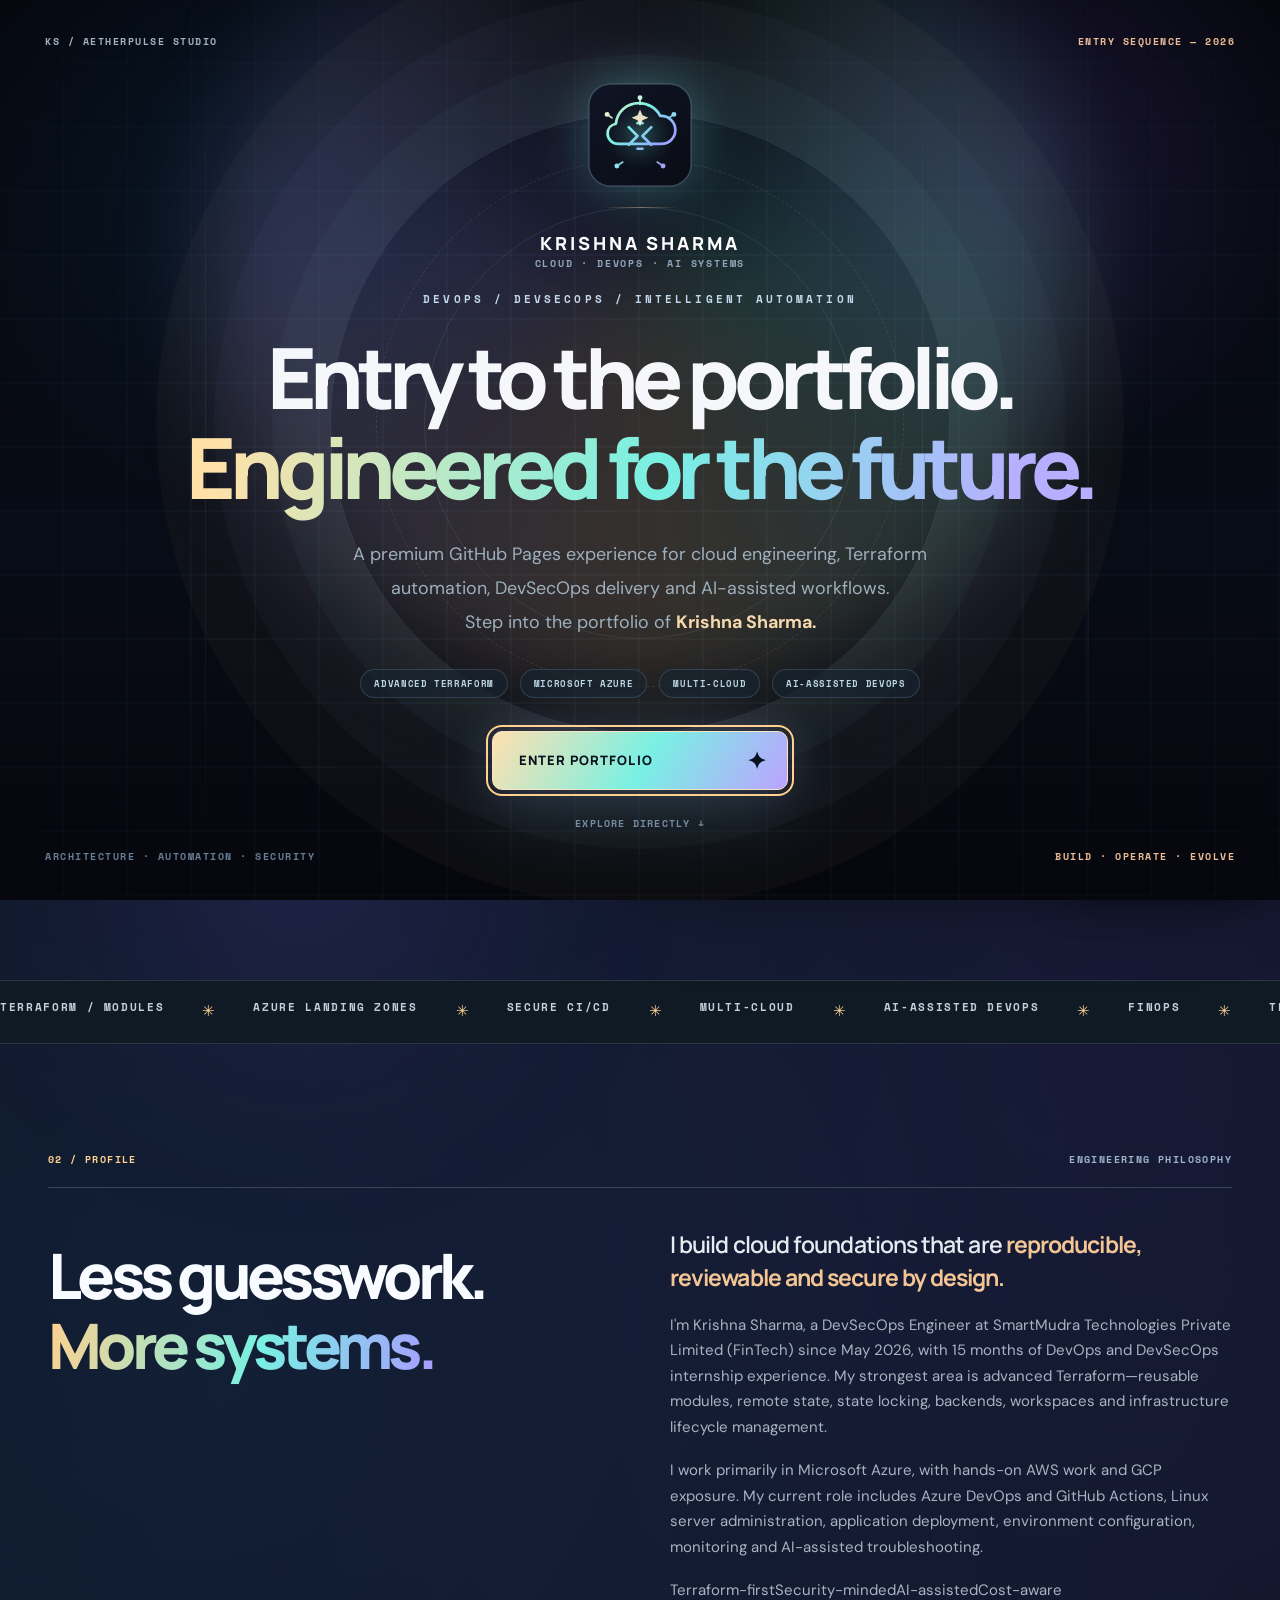
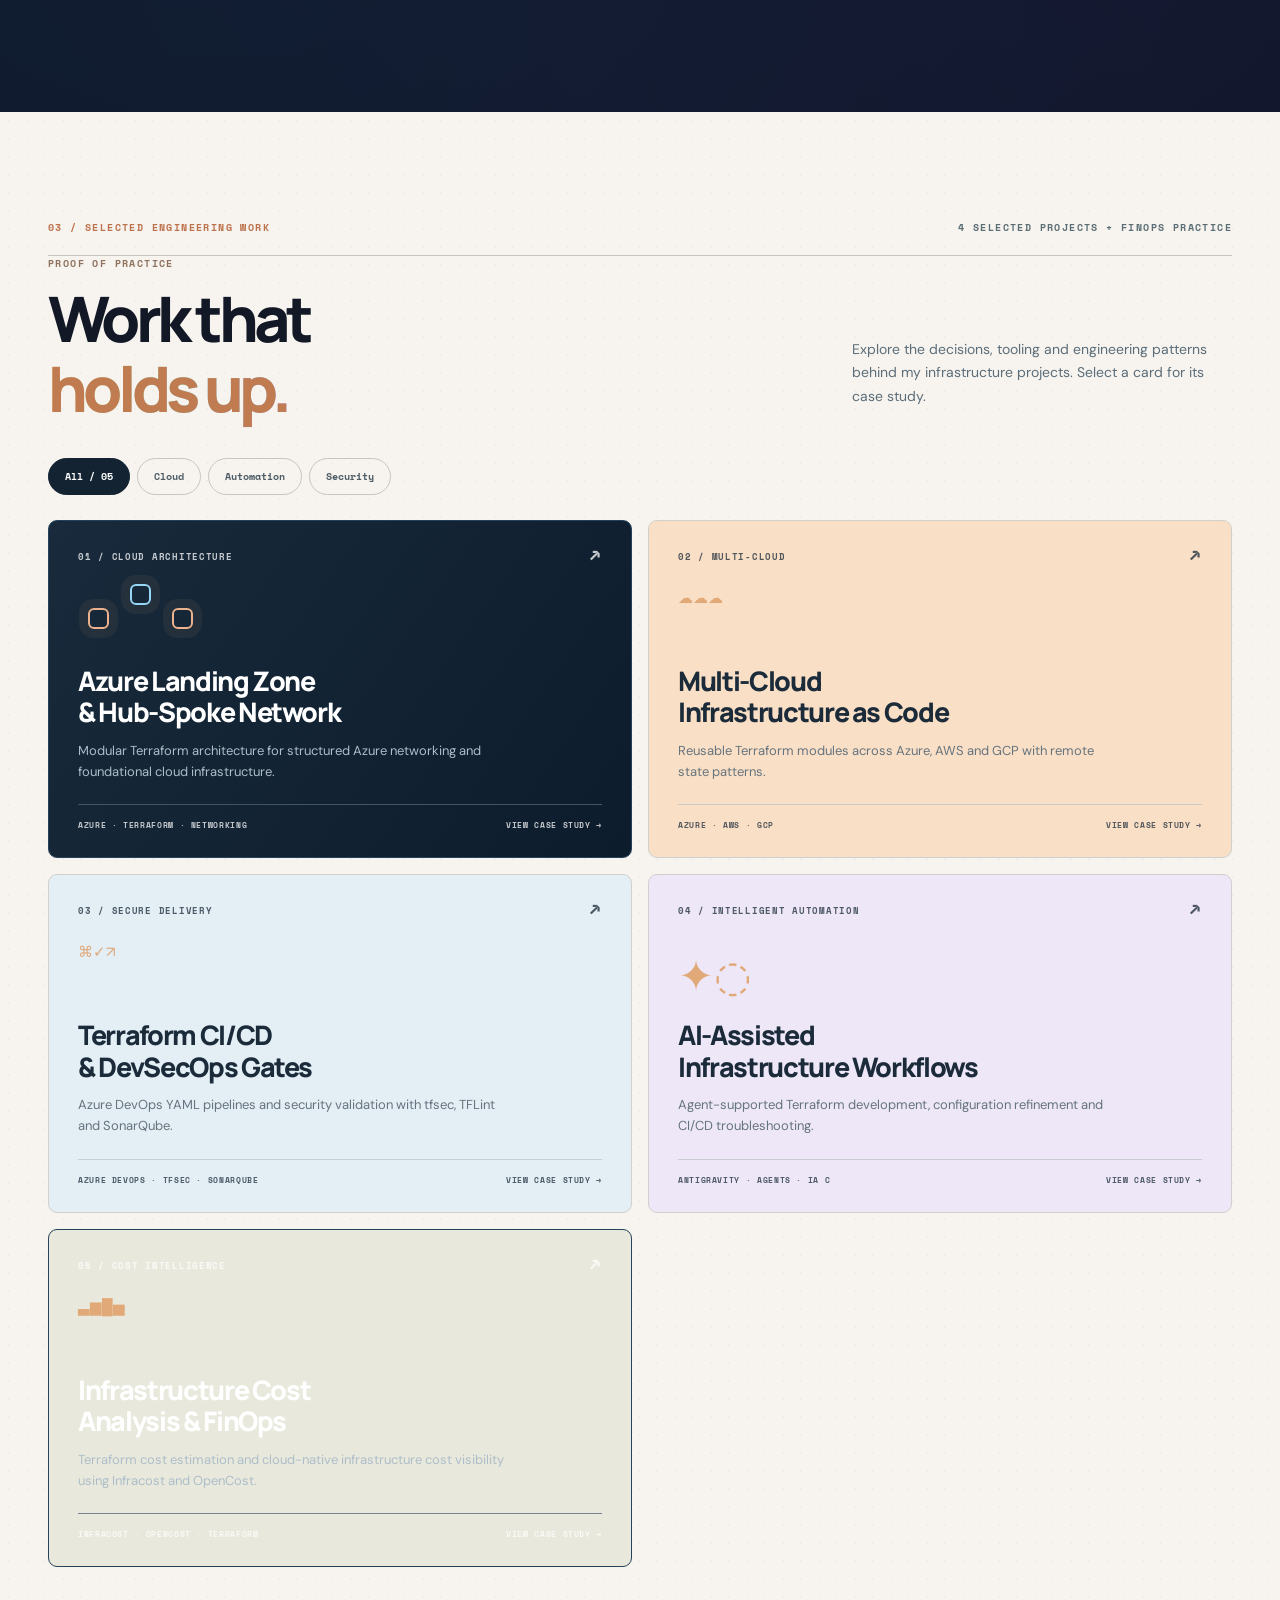
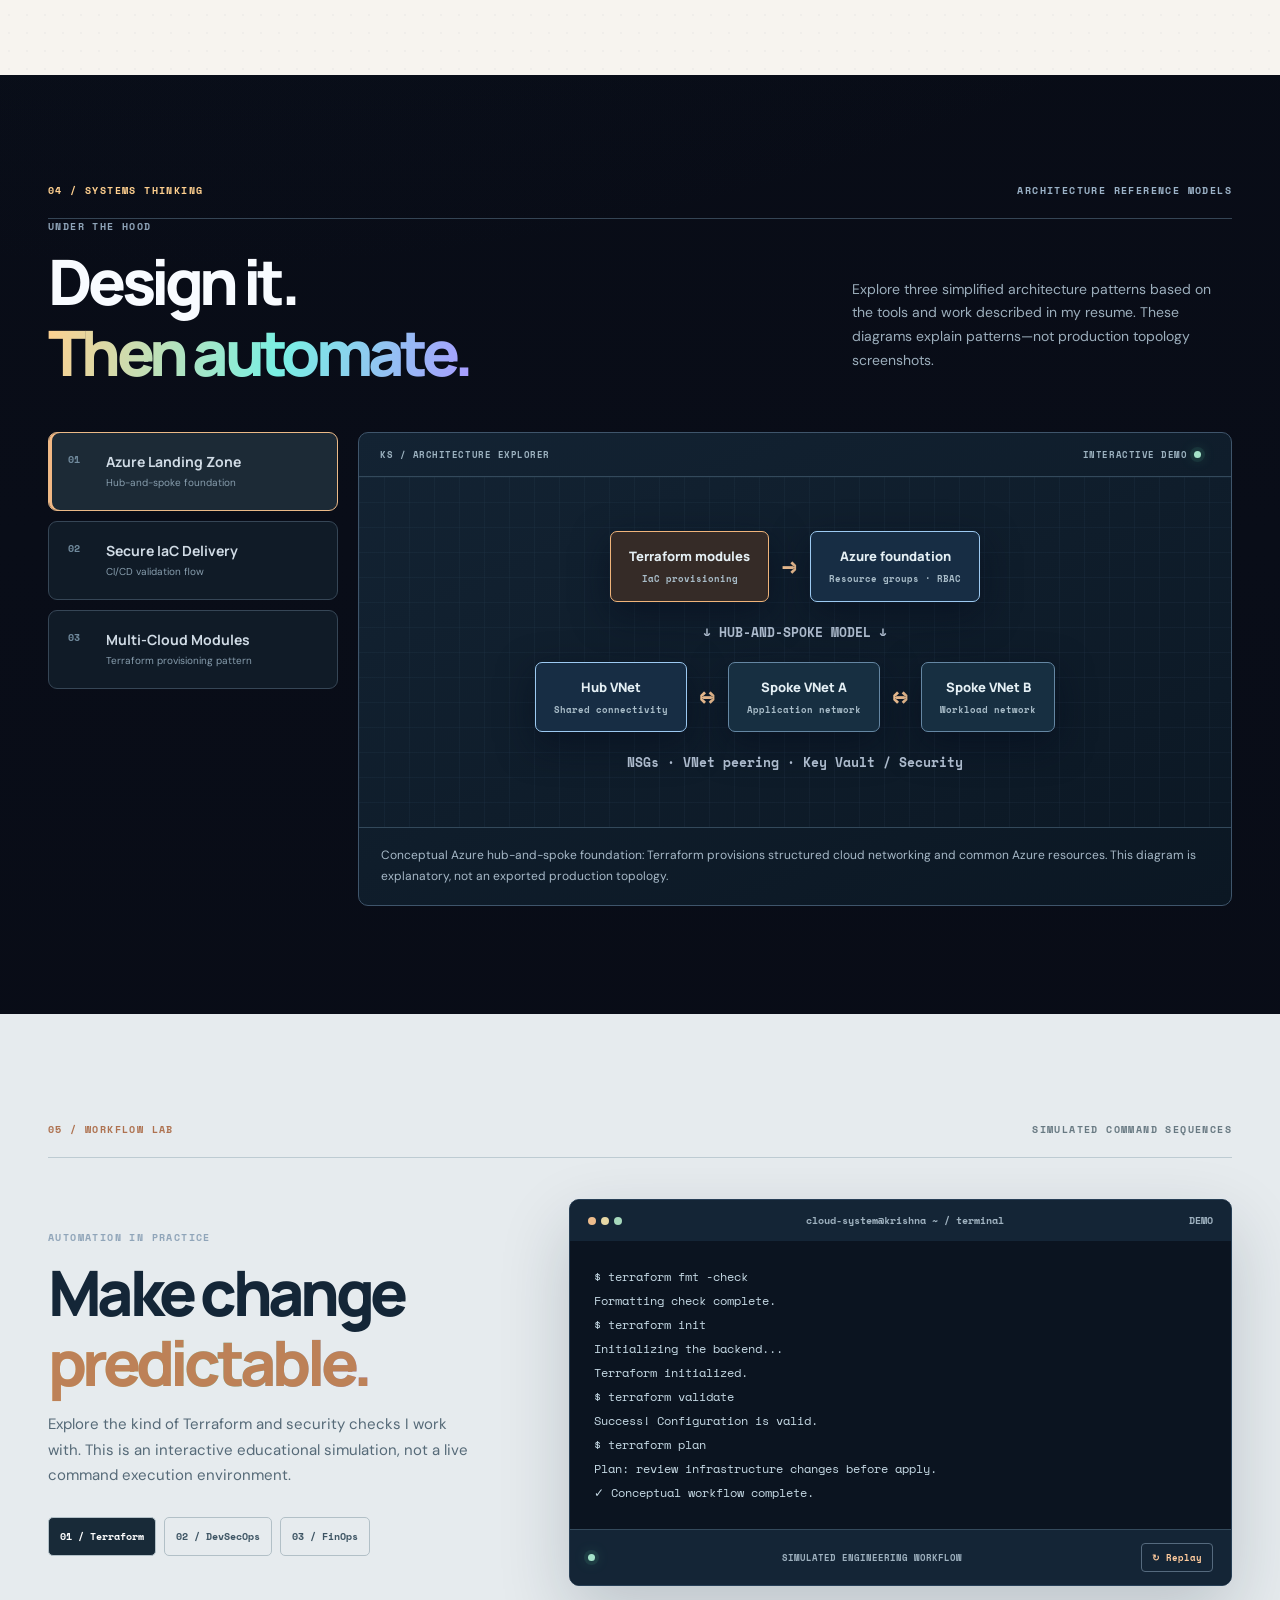
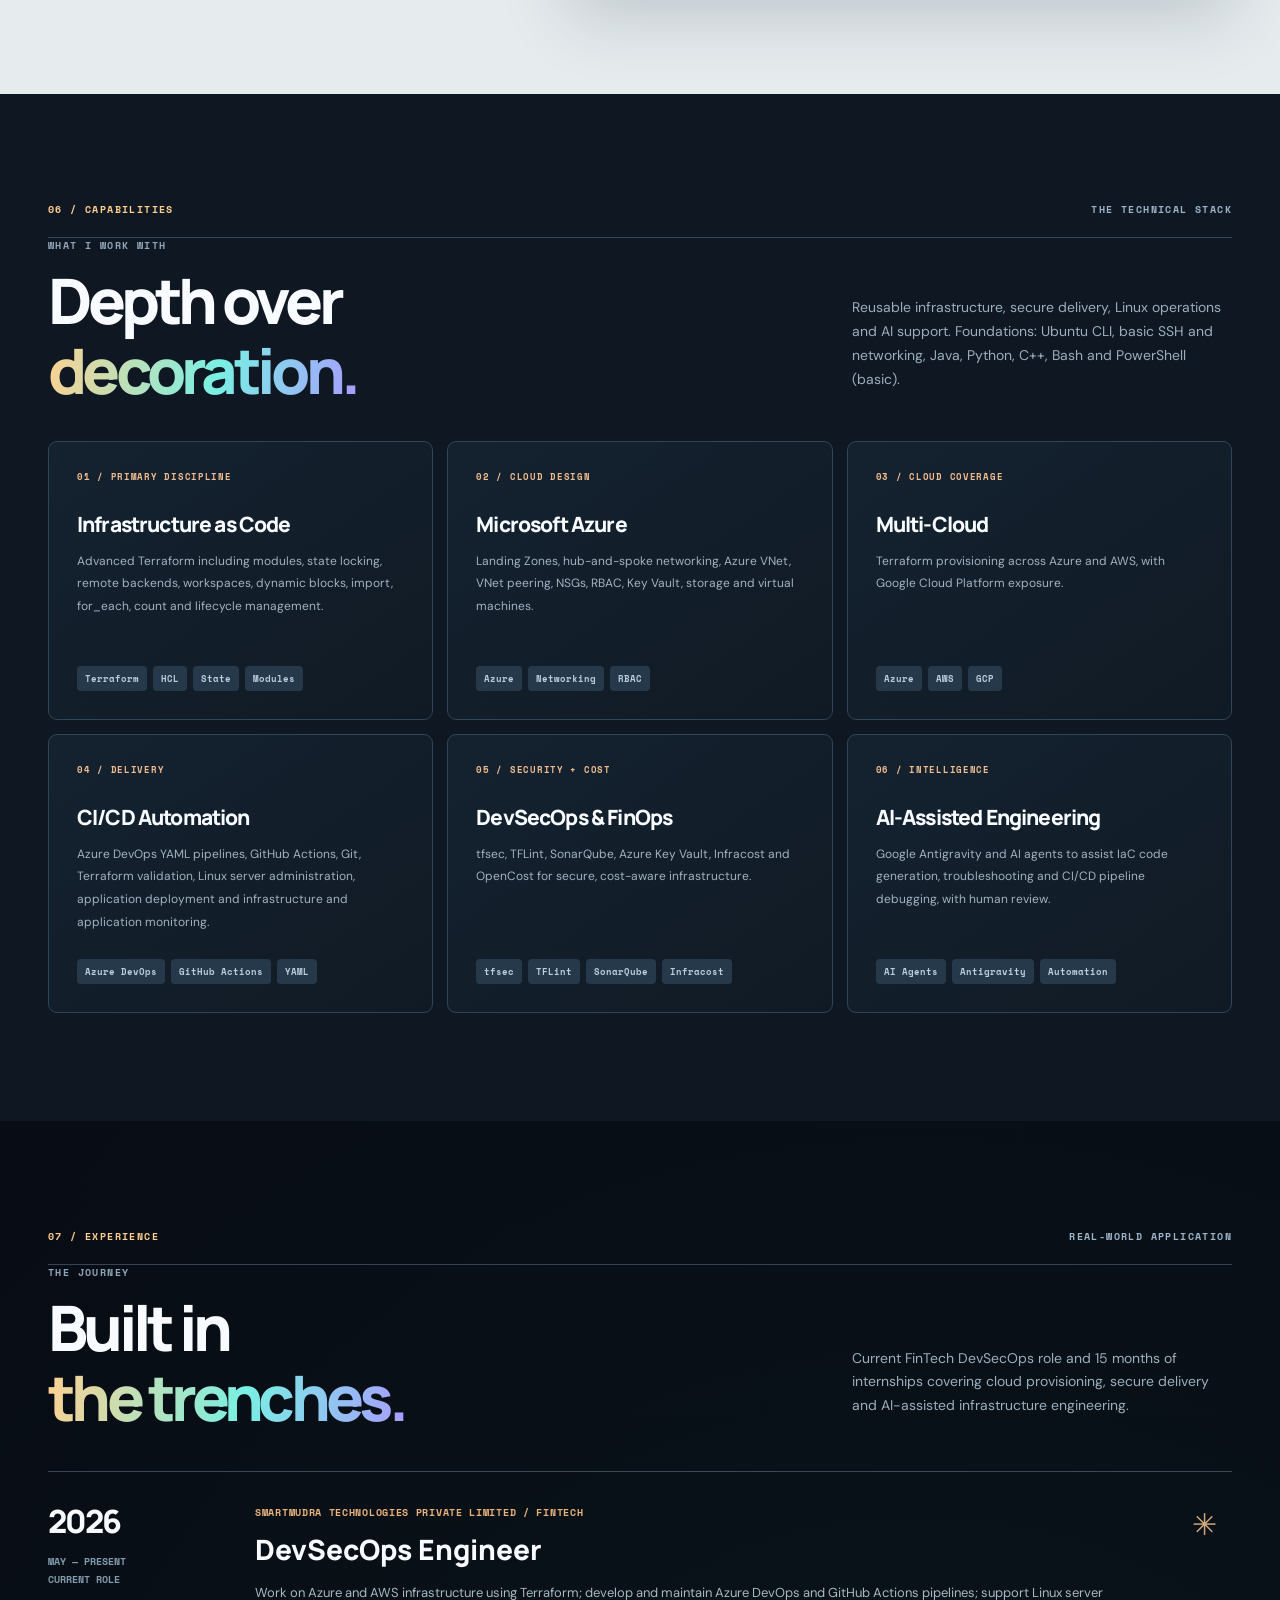
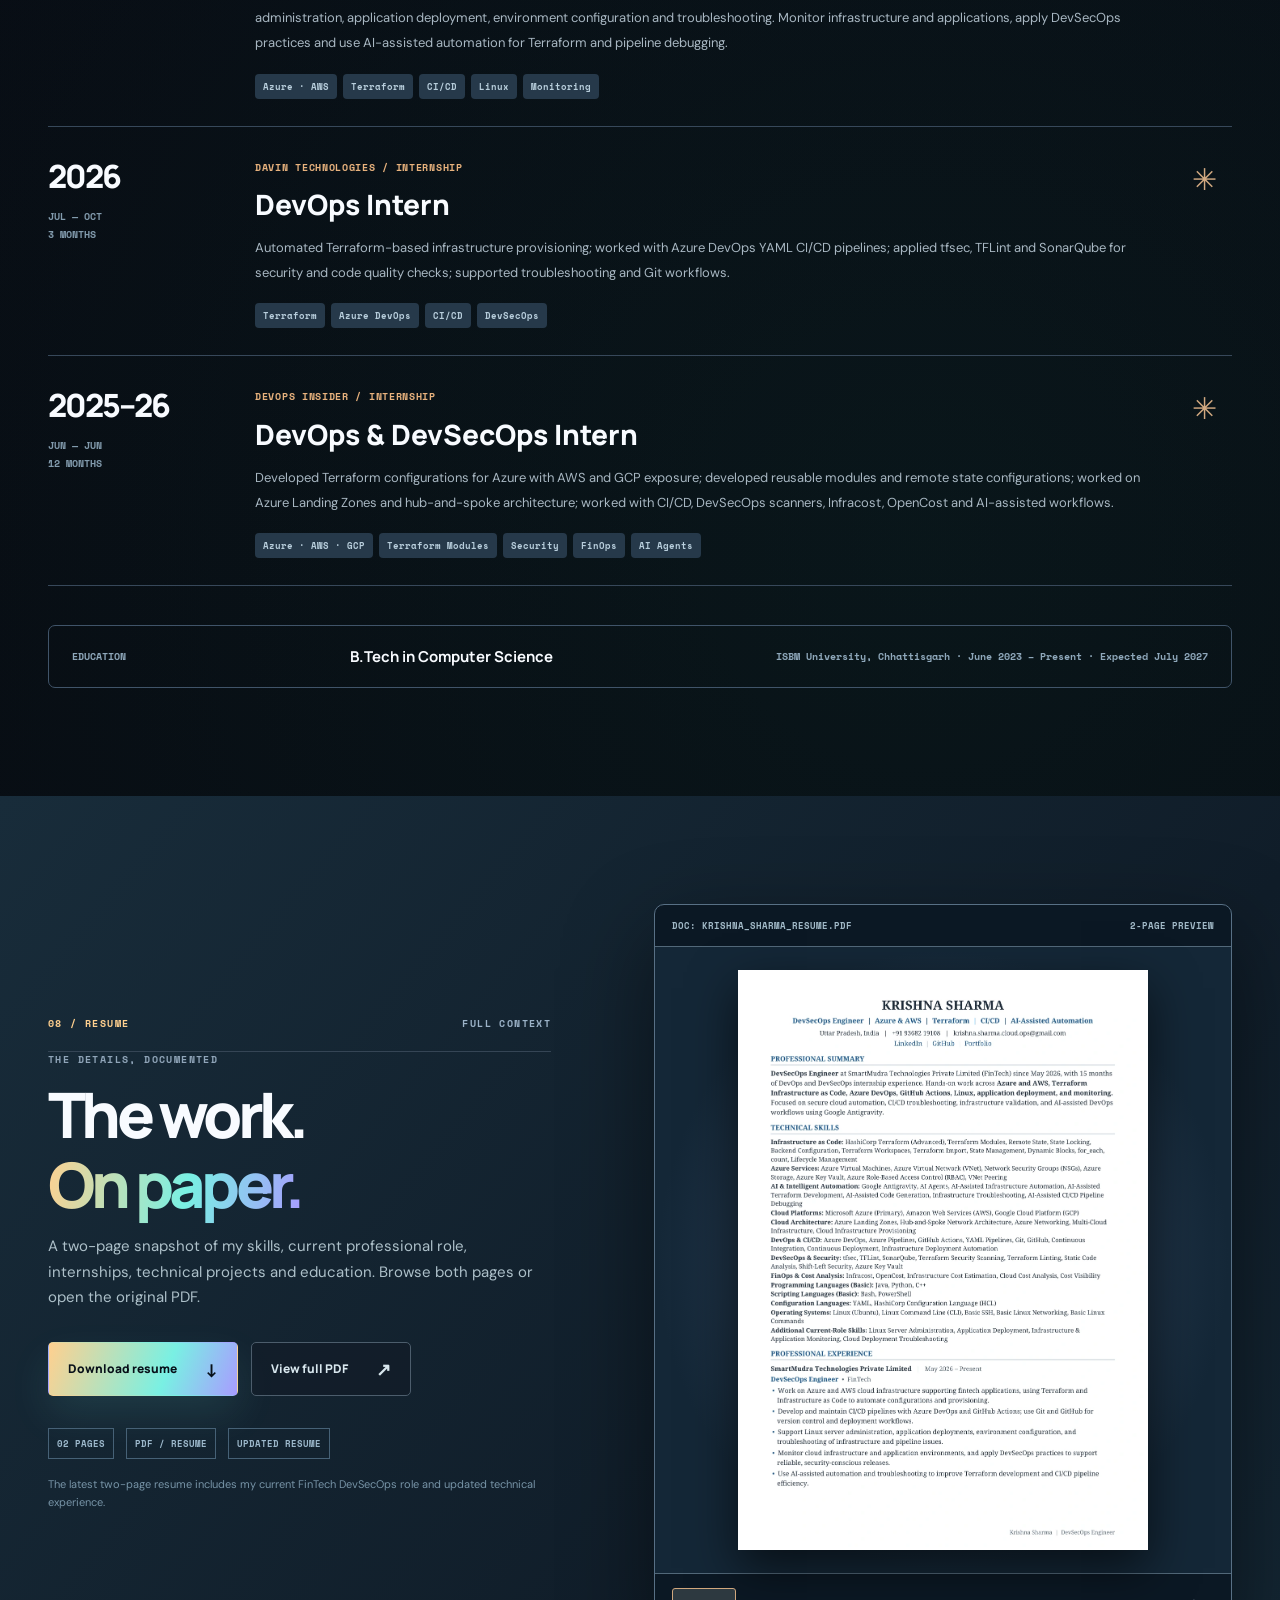
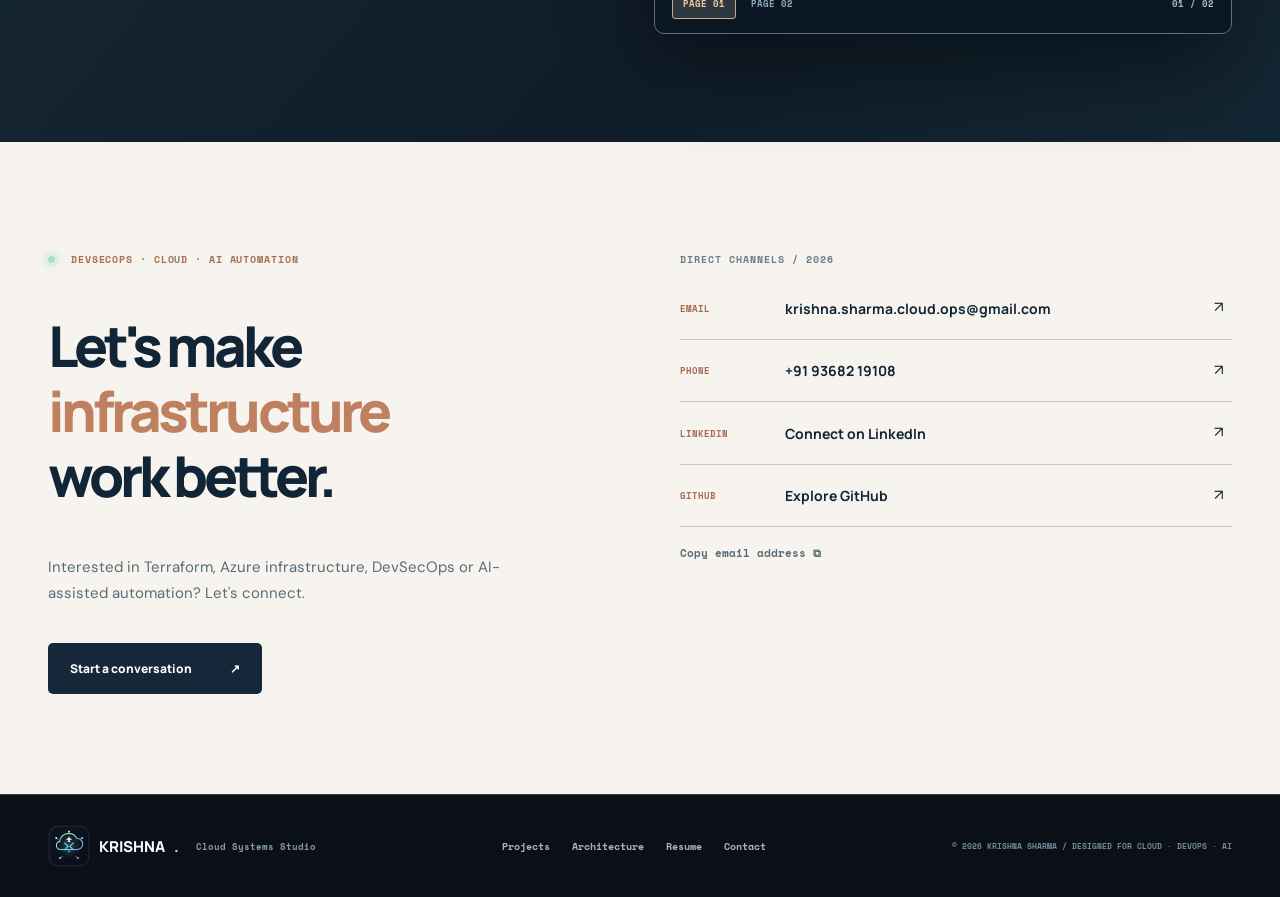
==== commit 14d79eb3: "Add files via upload" ====
--- a/docs/index.html
+++ b/docs/index.html
@@ -5,7 +5,7 @@
   <meta name="viewport" content="width=device-width,initial-scale=1,viewport-fit=cover">
   <meta name="theme-color" content="#0b1018">
   <meta name="color-scheme" content="dark">
-  <meta name="description" content="Krishna Sharma — DevOps & DevSecOps Engineer specializing in Advanced Terraform, Microsoft Azure, secure CI/CD, multi-cloud architecture and AI-assisted automation. Explore projects, engineering experience and resume.">
+  <meta name="description" content="Krishna Sharma — DevSecOps Engineer at SmartMudra Technologies (FinTech), specializing in advanced Terraform, Microsoft Azure, secure CI/CD, multi-cloud architecture and AI-assisted automation. Explore projects, engineering experience and resume.">
   <meta name="author" content="Krishna Sharma">
   <meta property="og:type" content="website">
   <meta property="og:title" content="Krishna Sharma — AetherPulse Cloud & DevSecOps">
@@ -19,7 +19,7 @@
   <link href="https://fonts.googleapis.com/css2?family=DM+Sans:wght@400;500;600;700&family=Manrope:wght@400;500;600;700;800&family=Space+Mono:wght@400;700&display=swap" rel="stylesheet">
   <link rel="stylesheet" href="styles.css">
   <script src="app.js" defer></script>
-  <title>Krishna Sharma | AetherPulse Studio · DevOps & AI</title>
+  <title>Krishna Sharma | AetherPulse Studio · DevSecOps Engineer</title>
 </head>
 <body>
   <!-- Cinematic welcome screen. GitHub Pages friendly: pure HTML/CSS/JS, no build step required. -->
@@ -64,9 +64,9 @@
         <div class="hero-left" data-reveal>
           <div class="overline"><span class="overline-number">01 / </span> DEVOPS · DEVSECOPS · AUTOMATION</div>
           <h1 id="hero-heading"><span>Designing</span><br><span>premium cloud</span><br><em>experiences.</em></h1>
-          <p class="hero-lead">Hello, I'm <strong>Krishna Sharma.</strong> I craft premium cloud engineering experiences through Terraform, secure delivery pipelines, resilient Azure architecture and practical AI-assisted DevOps workflows.</p>
+          <p class="hero-lead">Hello, I'm <strong>Krishna Sharma.</strong> DevSecOps Engineer at SmartMudra Technologies (FinTech), working with Azure, AWS, Terraform, secure CI/CD, Linux operations and AI-assisted automation.</p>
           <div class="hero-cta"><a class="btn btn-fill" href="#projects">Explore the build <span>↗</span></a><a class="btn btn-line" href="assets/Krishna_Sharma_Resume.pdf" target="_blank" rel="noopener noreferrer">Open resume <span>↗</span></a></div>
-          <div class="hero-proof"><div><strong>15<sup>mo</sup></strong><span>Hands-on<br>internship experience</span></div><div><strong>03</strong><span>Cloud platforms<br>Azure · AWS · GCP</span></div><div><strong>05</strong><span>Technical<br>project areas</span></div></div>
+          <div class="hero-proof"><div><strong>15<sup>mo</sup></strong><span>Hands-on<br>internship experience</span></div><div><strong>03</strong><span>Cloud platforms<br>Azure · AWS · GCP</span></div><div><strong>01</strong><span>Current<br>professional role</span></div></div>
         </div>
         <div class="hero-art" data-reveal>
           <div class="art-top"><span><i class="tiny-indicator"></i> INFRASTRUCTURE / CONTROL ROOM</span><span>SYS.01 <i class="circle-dot">●</i></span></div>
@@ -105,9 +105,9 @@
     </section>
     <section class="ticker" aria-label="Engineering specialties"><div class="ticker-track" aria-hidden="true"><span>TERRAFORM / MODULES</span><i>✳</i><span>AZURE LANDING ZONES</span><i>✳</i><span>SECURE CI/CD</span><i>✳</i><span>MULTI-CLOUD</span><i>✳</i><span>AI-ASSISTED DEVOPS</span><i>✳</i><span>FINOPS</span><i>✳</i><span>TERRAFORM / MODULES</span><i>✳</i><span>AZURE LANDING ZONES</span><i>✳</i><span>SECURE CI/CD</span><i>✳</i><span>MULTI-CLOUD</span><i>✳</i><span>AI-ASSISTED DEVOPS</span><i>✳</i><span>FINOPS</span><i>✳</i></div></section>
 
-    <section id="about" class="section about-section shell"><div class="section-kicker" data-reveal><span>02 / PROFILE</span><span>ENGINEERING PHILOSOPHY</span></div><div class="about-grid"><div data-reveal><h2 class="section-display">Less guesswork.<br><em>More systems.</em></h2></div><div class="about-copy" data-reveal><p class="large-copy">I build cloud foundations that are <strong>reproducible, reviewable and secure by design.</strong></p><p>I'm Krishna Sharma, a DevOps & DevSecOps professional with 15 months of hands-on internship experience. My strongest area is advanced Terraform—reusable modules, remote state, state locking, backends, workspaces and infrastructure lifecycle management.</p><p>I work primarily in Microsoft Azure, with experience across AWS and GCP. I use Azure DevOps, GitHub Actions, security tooling and AI-assisted workflows to help move infrastructure changes from idea to deployment.</p><div class="pill-row"><span>Terraform-first</span><span>Security-minded</span><span>AI-assisted</span><span>Cost-aware</span></div></div></div></section>
+    <section id="about" class="section about-section shell"><div class="section-kicker" data-reveal><span>02 / PROFILE</span><span>ENGINEERING PHILOSOPHY</span></div><div class="about-grid"><div data-reveal><h2 class="section-display">Less guesswork.<br><em>More systems.</em></h2></div><div class="about-copy" data-reveal><p class="large-copy">I build cloud foundations that are <strong>reproducible, reviewable and secure by design.</strong></p><p>I'm Krishna Sharma, a DevSecOps Engineer at SmartMudra Technologies Private Limited (FinTech) since May 2026, with 15 months of DevOps and DevSecOps internship experience. My strongest area is advanced Terraform—reusable modules, remote state, state locking, backends, workspaces and infrastructure lifecycle management.</p><p>I work primarily in Microsoft Azure, with hands-on AWS work and GCP exposure. My current role includes Azure DevOps and GitHub Actions, Linux server administration, application deployment, environment configuration, monitoring and AI-assisted troubleshooting.</p><div class="pill-row"><span>Terraform-first</span><span>Security-minded</span><span>AI-assisted</span><span>Cost-aware</span></div></div></div></section>
 
-    <section id="projects" class="section projects-section"><div class="shell"><div class="section-kicker dark-kicker" data-reveal><span>03 / SELECTED ENGINEERING WORK</span><span>5 RESUME-BACKED PROJECT AREAS</span></div><div class="section-head section-head-invert" data-reveal><div><p class="section-mini">PROOF OF PRACTICE</p><h2 class="section-display">Work that<br><em>holds up.</em></h2></div><p>Explore the decisions, tooling and engineering patterns behind my infrastructure projects. Select a card for its case study.</p></div>
+    <section id="projects" class="section projects-section"><div class="shell"><div class="section-kicker dark-kicker" data-reveal><span>03 / SELECTED ENGINEERING WORK</span><span>4 SELECTED PROJECTS + FINOPS PRACTICE</span></div><div class="section-head section-head-invert" data-reveal><div><p class="section-mini">PROOF OF PRACTICE</p><h2 class="section-display">Work that<br><em>holds up.</em></h2></div><p>Explore the decisions, tooling and engineering patterns behind my infrastructure projects. Select a card for its case study.</p></div>
     <div class="project-filter" role="group" aria-label="Filter projects"><button class="filter-chip active" data-filter="all" aria-pressed="true">All / 05</button><button class="filter-chip" data-filter="cloud" aria-pressed="false">Cloud</button><button class="filter-chip" data-filter="automation" aria-pressed="false">Automation</button><button class="filter-chip" data-filter="security" aria-pressed="false">Security</button></div>
     <div class="project-grid" id="project-grid">
       <button class="project-card project-feature" data-project="landing" data-category="cloud" aria-haspopup="dialog"><span class="project-top"><span>01 / CLOUD ARCHITECTURE</span><span class="project-arrow">↗</span></span><span class="project-icon icon-network" aria-hidden="true"><span></span><span></span><span></span></span><strong>Azure Landing Zone<br>& Hub-Spoke Network</strong><span class="project-desc">Modular Terraform architecture for structured Azure networking and foundational cloud infrastructure.</span><span class="project-foot"><span>AZURE · TERRAFORM · NETWORKING</span><span>VIEW CASE STUDY →</span></span></button>
@@ -121,20 +121,20 @@
 
     <section class="section lab-section" id="lab"><div class="shell"><div class="section-kicker" data-reveal><span>05 / WORKFLOW LAB</span><span>SIMULATED COMMAND SEQUENCES</span></div><div class="lab-layout"><div class="lab-copy" data-reveal><p class="section-mini">AUTOMATION IN PRACTICE</p><h2 class="section-display">Make change<br><em>predictable.</em></h2><p>Explore the kind of Terraform and security checks I work with. This is an interactive educational simulation, not a live command execution environment.</p><div class="lab-buttons" role="group" aria-label="Choose demo"><button class="lab-btn active" data-demo="terraform" aria-pressed="true">01 / Terraform</button><button class="lab-btn" data-demo="security" aria-pressed="false">02 / DevSecOps</button><button class="lab-btn" data-demo="finops" aria-pressed="false">03 / FinOps</button></div></div><div class="terminal" data-reveal><div class="term-header"><div class="term-dots"><i></i><i></i><i></i></div><span>cloud-system@krishna ~ / terminal</span><span>DEMO</span></div><pre id="terminal-output" aria-live="polite"></pre><div class="term-status"><i class="online-pip"></i><span>SIMULATED ENGINEERING WORKFLOW</span><button id="replay-demo" type="button">↻ Replay</button></div></div></div></div></section>
 
-    <section class="section expertise-section" id="expertise"><div class="shell"><div class="section-kicker" data-reveal><span>06 / CAPABILITIES</span><span>THE TECHNICAL STACK</span></div><div class="section-head" data-reveal><div><p class="section-mini">WHAT I WORK WITH</p><h2 class="section-display">Depth over<br><em>decoration.</em></h2></div><p>Tooling selected around reusable infrastructure, delivery automation, cloud security and practical AI support.</p></div><div class="skills-grid">
-      <article class="skill-block" data-reveal><div class="skill-num">01 / PRIMARY DISCIPLINE</div><h3>Infrastructure as Code</h3><p>Advanced Terraform including modules, state locking, remote backends, workspaces, dynamic blocks, import and lifecycle management.</p><div class="skill-tags"><span>Terraform</span><span>HCL</span><span>State</span><span>Modules</span></div></article>
-      <article class="skill-block" data-reveal><div class="skill-num">02 / CLOUD DESIGN</div><h3>Microsoft Azure</h3><p>Landing Zones, hub-and-spoke networking, Azure VNet, NSGs, RBAC, Key Vault, storage and virtual machines.</p><div class="skill-tags"><span>Azure</span><span>Networking</span><span>RBAC</span></div></article>
-      <article class="skill-block" data-reveal><div class="skill-num">03 / CLOUD COVERAGE</div><h3>Multi-Cloud</h3><p>Infrastructure provisioning with Terraform across Microsoft Azure, Amazon Web Services and Google Cloud Platform.</p><div class="skill-tags"><span>Azure</span><span>AWS</span><span>GCP</span></div></article>
-      <article class="skill-block" data-reveal><div class="skill-num">04 / DELIVERY</div><h3>CI/CD Automation</h3><p>Azure DevOps YAML pipelines, Azure Pipelines, GitHub Actions, Git-based workflows and Terraform validation.</p><div class="skill-tags"><span>Azure DevOps</span><span>GitHub Actions</span><span>YAML</span></div></article>
+    <section class="section expertise-section" id="expertise"><div class="shell"><div class="section-kicker" data-reveal><span>06 / CAPABILITIES</span><span>THE TECHNICAL STACK</span></div><div class="section-head" data-reveal><div><p class="section-mini">WHAT I WORK WITH</p><h2 class="section-display">Depth over<br><em>decoration.</em></h2></div><p>Reusable infrastructure, secure delivery, Linux operations and AI support. Foundations: Ubuntu CLI, basic SSH and networking, Java, Python, C++, Bash and PowerShell (basic).</p></div><div class="skills-grid">
+      <article class="skill-block" data-reveal><div class="skill-num">01 / PRIMARY DISCIPLINE</div><h3>Infrastructure as Code</h3><p>Advanced Terraform including modules, state locking, remote backends, workspaces, dynamic blocks, import, for_each, count and lifecycle management.</p><div class="skill-tags"><span>Terraform</span><span>HCL</span><span>State</span><span>Modules</span></div></article>
+      <article class="skill-block" data-reveal><div class="skill-num">02 / CLOUD DESIGN</div><h3>Microsoft Azure</h3><p>Landing Zones, hub-and-spoke networking, Azure VNet, VNet peering, NSGs, RBAC, Key Vault, storage and virtual machines.</p><div class="skill-tags"><span>Azure</span><span>Networking</span><span>RBAC</span></div></article>
+      <article class="skill-block" data-reveal><div class="skill-num">03 / CLOUD COVERAGE</div><h3>Multi-Cloud</h3><p>Terraform provisioning across Azure and AWS, with Google Cloud Platform exposure.</p><div class="skill-tags"><span>Azure</span><span>AWS</span><span>GCP</span></div></article>
+      <article class="skill-block" data-reveal><div class="skill-num">04 / DELIVERY</div><h3>CI/CD Automation</h3><p>Azure DevOps YAML pipelines, GitHub Actions, Git, Terraform validation, Linux server administration, application deployment and infrastructure and application monitoring.</p><div class="skill-tags"><span>Azure DevOps</span><span>GitHub Actions</span><span>YAML</span></div></article>
       <article class="skill-block" data-reveal><div class="skill-num">05 / SECURITY + COST</div><h3>DevSecOps & FinOps</h3><p>tfsec, TFLint, SonarQube, Azure Key Vault, Infracost and OpenCost for secure, cost-aware infrastructure.</p><div class="skill-tags"><span>tfsec</span><span>TFLint</span><span>SonarQube</span><span>Infracost</span></div></article>
       <article class="skill-block" data-reveal><div class="skill-num">06 / INTELLIGENCE</div><h3>AI-Assisted Engineering</h3><p>Google Antigravity and AI agents to assist IaC code generation, troubleshooting and CI/CD pipeline debugging, with human review.</p><div class="skill-tags"><span>AI Agents</span><span>Antigravity</span><span>Automation</span></div></article>
     </div></div></section>
 
-    <section class="section experience-section shell" id="experience"><div class="section-kicker" data-reveal><span>07 / EXPERIENCE</span><span>REAL-WORLD APPLICATION</span></div><div class="section-head" data-reveal><div><p class="section-mini">THE JOURNEY</p><h2 class="section-display">Built in<br><em>the trenches.</em></h2></div><p>Two hands-on internships covering cloud provisioning, DevSecOps, automation and AI-assisted infrastructure engineering.</p></div><div class="experience-rows"><article class="experience-row" data-reveal><div class="xp-period"><span>2026</span><small>JUL — OCT<br>3 MONTHS</small></div><div class="xp-body"><span class="xp-label">DAVIN TECHNOLOGIES / INTERNSHIP</span><h3>DevOps Intern</h3><p>Automated Terraform-based infrastructure provisioning; worked with Azure DevOps YAML CI/CD pipelines; applied tfsec, TFLint and SonarQube for security and code quality checks; supported troubleshooting and Git workflows.</p><div class="mini-tags"><span>Terraform</span><span>Azure DevOps</span><span>CI/CD</span><span>DevSecOps</span></div></div><span class="xp-asterisk">✳</span></article><article class="experience-row" data-reveal><div class="xp-period"><span>2025–26</span><small>JUN — JUN<br>12 MONTHS</small></div><div class="xp-body"><span class="xp-label">DEVOPS INSIDER / INTERNSHIP</span><h3>DevOps & DevSecOps Intern</h3><p>Provisioned infrastructure across Azure, AWS and GCP with Terraform; developed reusable modules and remote state configurations; implemented Azure Landing Zones and hub-and-spoke architecture; worked with CI/CD, DevSecOps scanners, Infracost, OpenCost and AI-assisted workflows.</p><div class="mini-tags"><span>Azure · AWS · GCP</span><span>Terraform Modules</span><span>Security</span><span>FinOps</span><span>AI Agents</span></div></div><span class="xp-asterisk">✳</span></article></div><div class="education-row" data-reveal><span>EDUCATION</span><strong>B.Tech in Computer Science</strong><span>ISBM University, Chhattisgarh · Expected July 2027</span></div></section>
+    <section class="section experience-section shell" id="experience"><div class="section-kicker" data-reveal><span>07 / EXPERIENCE</span><span>REAL-WORLD APPLICATION</span></div><div class="section-head" data-reveal><div><p class="section-mini">THE JOURNEY</p><h2 class="section-display">Built in<br><em>the trenches.</em></h2></div><p>Current FinTech DevSecOps role and 15 months of internships covering cloud provisioning, secure delivery and AI-assisted infrastructure engineering.</p></div><div class="experience-rows"><article class="experience-row" data-reveal><div class="xp-period"><span>2026</span><small>MAY — PRESENT<br>CURRENT ROLE</small></div><div class="xp-body"><span class="xp-label">SMARTMUDRA TECHNOLOGIES PRIVATE LIMITED / FINTECH</span><h3>DevSecOps Engineer</h3><p>Work on Azure and AWS infrastructure using Terraform; develop and maintain Azure DevOps and GitHub Actions pipelines; support Linux server administration, application deployment, environment configuration and troubleshooting. Monitor infrastructure and applications, apply DevSecOps practices and use AI-assisted automation for Terraform and pipeline debugging.</p><div class="mini-tags"><span>Azure · AWS</span><span>Terraform</span><span>CI/CD</span><span>Linux</span><span>Monitoring</span></div></div><span class="xp-asterisk">✳</span></article><article class="experience-row" data-reveal><div class="xp-period"><span>2026</span><small>JUL — OCT<br>3 MONTHS</small></div><div class="xp-body"><span class="xp-label">DAVIN TECHNOLOGIES / INTERNSHIP</span><h3>DevOps Intern</h3><p>Automated Terraform-based infrastructure provisioning; worked with Azure DevOps YAML CI/CD pipelines; applied tfsec, TFLint and SonarQube for security and code quality checks; supported troubleshooting and Git workflows.</p><div class="mini-tags"><span>Terraform</span><span>Azure DevOps</span><span>CI/CD</span><span>DevSecOps</span></div></div><span class="xp-asterisk">✳</span></article><article class="experience-row" data-reveal><div class="xp-period"><span>2025–26</span><small>JUN — JUN<br>12 MONTHS</small></div><div class="xp-body"><span class="xp-label">DEVOPS INSIDER / INTERNSHIP</span><h3>DevOps & DevSecOps Intern</h3><p>Developed Terraform configurations for Azure with AWS and GCP exposure; developed reusable modules and remote state configurations; worked on Azure Landing Zones and hub-and-spoke architecture; worked with CI/CD, DevSecOps scanners, Infracost, OpenCost and AI-assisted workflows.</p><div class="mini-tags"><span>Azure · AWS · GCP</span><span>Terraform Modules</span><span>Security</span><span>FinOps</span><span>AI Agents</span></div></div><span class="xp-asterisk">✳</span></article></div><div class="education-row" data-reveal><span>EDUCATION</span><strong>B.Tech in Computer Science</strong><span>ISBM University, Chhattisgarh · June 2023 – Present · Expected July 2027</span></div></section>
 
-    <section class="section resume-section" id="resume"><div class="shell resume-layout"><div data-reveal><div class="section-kicker"><span>08 / RESUME</span><span>FULL CONTEXT</span></div><p class="section-mini">THE DETAILS, DOCUMENTED</p><h2 class="section-display">The work.<br><em>On paper.</em></h2><p class="resume-lead">A two-page snapshot of my skills, professional internships, technical projects and education. Browse both pages or open the original PDF.</p><div class="resume-actions"><a class="btn btn-fill" href="assets/Krishna_Sharma_Resume.pdf" download="Krishna_Sharma_Resume.pdf">Download resume <span>↓</span></a><a class="btn btn-line" href="assets/Krishna_Sharma_Resume.pdf" target="_blank" rel="noopener noreferrer">View full PDF <span>↗</span></a></div><div class="resume-info"><span>02 PAGES</span><span>PDF / RESUME</span><span>LINKS UPDATED ON SITE</span></div><p class="small-muted">The original PDF retains its printed LinkedIn URL. The website contact links use your updated address.</p></div><div class="resume-frame" data-reveal><div class="resume-frame-top"><span>DOC: KRISHNA_SHARMA_RESUME.PDF</span><span>2-PAGE PREVIEW</span></div><div class="resume-sheet"><img id="resume-image" src="assets/resume-1.webp" width="1012" height="1432" loading="lazy" alt="Page 1 of Krishna Sharma's resume"></div><div class="resume-frame-bottom"><div class="resume-tabs"><button type="button" data-resume-page="1" class="active" aria-pressed="true">PAGE 01</button><button type="button" data-resume-page="2" aria-pressed="false">PAGE 02</button></div><span id="page-count">01 / 02</span></div></div></div></section>
+    <section class="section resume-section" id="resume"><div class="shell resume-layout"><div data-reveal><div class="section-kicker"><span>08 / RESUME</span><span>FULL CONTEXT</span></div><p class="section-mini">THE DETAILS, DOCUMENTED</p><h2 class="section-display">The work.<br><em>On paper.</em></h2><p class="resume-lead">A two-page snapshot of my skills, current professional role, internships, technical projects and education. Browse both pages or open the original PDF.</p><div class="resume-actions"><a class="btn btn-fill" href="assets/Krishna_Sharma_Resume.pdf" download="Krishna_Sharma_Resume.pdf">Download resume <span>↓</span></a><a class="btn btn-line" href="assets/Krishna_Sharma_Resume.pdf" target="_blank" rel="noopener noreferrer">View full PDF <span>↗</span></a></div><div class="resume-info"><span>02 PAGES</span><span>PDF / RESUME</span><span>UPDATED RESUME</span></div><p class="small-muted">The latest two-page resume includes my current FinTech DevSecOps role and updated technical experience.</p></div><div class="resume-frame" data-reveal><div class="resume-frame-top"><span>DOC: KRISHNA_SHARMA_RESUME.PDF</span><span>2-PAGE PREVIEW</span></div><div class="resume-sheet"><img id="resume-image" src="assets/resume-1.webp" width="1012" height="1432" loading="lazy" alt="Page 1 of Krishna Sharma's resume"></div><div class="resume-frame-bottom"><div class="resume-tabs"><button type="button" data-resume-page="1" class="active" aria-pressed="true">PAGE 01</button><button type="button" data-resume-page="2" aria-pressed="false">PAGE 02</button></div><span id="page-count">01 / 02</span></div></div></div></section>
 
-    <section class="contact-section" id="contact"><div class="shell contact-inner" data-reveal><div class="contact-left"><p class="contact-kicker"><i class="status-pulse"></i> OPEN TO DEVOPS & CLOUD OPPORTUNITIES</p><h2>Let's make<br><em>infrastructure</em><br>work better.</h2><p>Interested in Terraform, Azure infrastructure, DevSecOps or AI-assisted automation? Let's connect.</p><a class="contact-cta" href="mailto:krishna.sharma.cloud.ops@gmail.com?subject=DevOps%20%2F%20Cloud%20Engineering%20Opportunity">Start a conversation <span>↗</span></a></div><div class="contact-right"><p>DIRECT CHANNELS / 2026</p><a href="mailto:krishna.sharma.cloud.ops@gmail.com"><small>EMAIL</small><strong>krishna.sharma.cloud.ops@gmail.com</strong><span>↗</span></a><a href="tel:+919368219108"><small>PHONE</small><strong>+91 93682 19108</strong><span>↗</span></a><a href="https://www.linkedin.com/in/krishna-sharma-42110229a/" target="_blank" rel="noopener noreferrer"><small>LINKEDIN</small><strong>Connect on LinkedIn</strong><span>↗</span></a><a href="https://github.com/krishnasharma-cloudops" target="_blank" rel="noopener noreferrer"><small>GITHUB</small><strong>Explore GitHub</strong><span>↗</span></a><button id="copy-email" class="contact-copy" type="button">Copy email address <span>⧉</span></button></div></div></section>
+    <section class="contact-section" id="contact"><div class="shell contact-inner" data-reveal><div class="contact-left"><p class="contact-kicker"><i class="status-pulse"></i> DEVSECOPS · CLOUD · AI AUTOMATION</p><h2>Let's make<br><em>infrastructure</em><br>work better.</h2><p>Interested in Terraform, Azure infrastructure, DevSecOps or AI-assisted automation? Let's connect.</p><a class="contact-cta" href="mailto:krishna.sharma.cloud.ops@gmail.com?subject=DevOps%20%2F%20Cloud%20Engineering%20Opportunity">Start a conversation <span>↗</span></a></div><div class="contact-right"><p>DIRECT CHANNELS / 2026</p><a href="mailto:krishna.sharma.cloud.ops@gmail.com"><small>EMAIL</small><strong>krishna.sharma.cloud.ops@gmail.com</strong><span>↗</span></a><a href="tel:+919368219108"><small>PHONE</small><strong>+91 93682 19108</strong><span>↗</span></a><a href="https://www.linkedin.com/in/krishna-sharma-42110229a/" target="_blank" rel="noopener noreferrer"><small>LINKEDIN</small><strong>Connect on LinkedIn</strong><span>↗</span></a><a href="https://github.com/krishnasharma-cloudops" target="_blank" rel="noopener noreferrer"><small>GITHUB</small><strong>Explore GitHub</strong><span>↗</span></a><button id="copy-email" class="contact-copy" type="button">Copy email address <span>⧉</span></button></div></div></section>
   </main>
   <footer class="footer"><div class="shell footer-inner"><a class="footer-brand" href="#top"><img src="assets/mark.svg" alt="" width="42" height="42"> KRISHNA<span>.</span> <small>Cloud Systems Studio</small></a><div class="footer-nav"><a href="#projects">Projects</a><a href="#architecture">Architecture</a><a href="#resume">Resume</a><a href="#contact">Contact</a></div><p>© <span id="year">2026</span> KRISHNA SHARMA / DESIGNED FOR CLOUD · DEVOPS · AI</p></div></footer>
   <!-- Project details dialog; the cards open content from data in app.js. -->
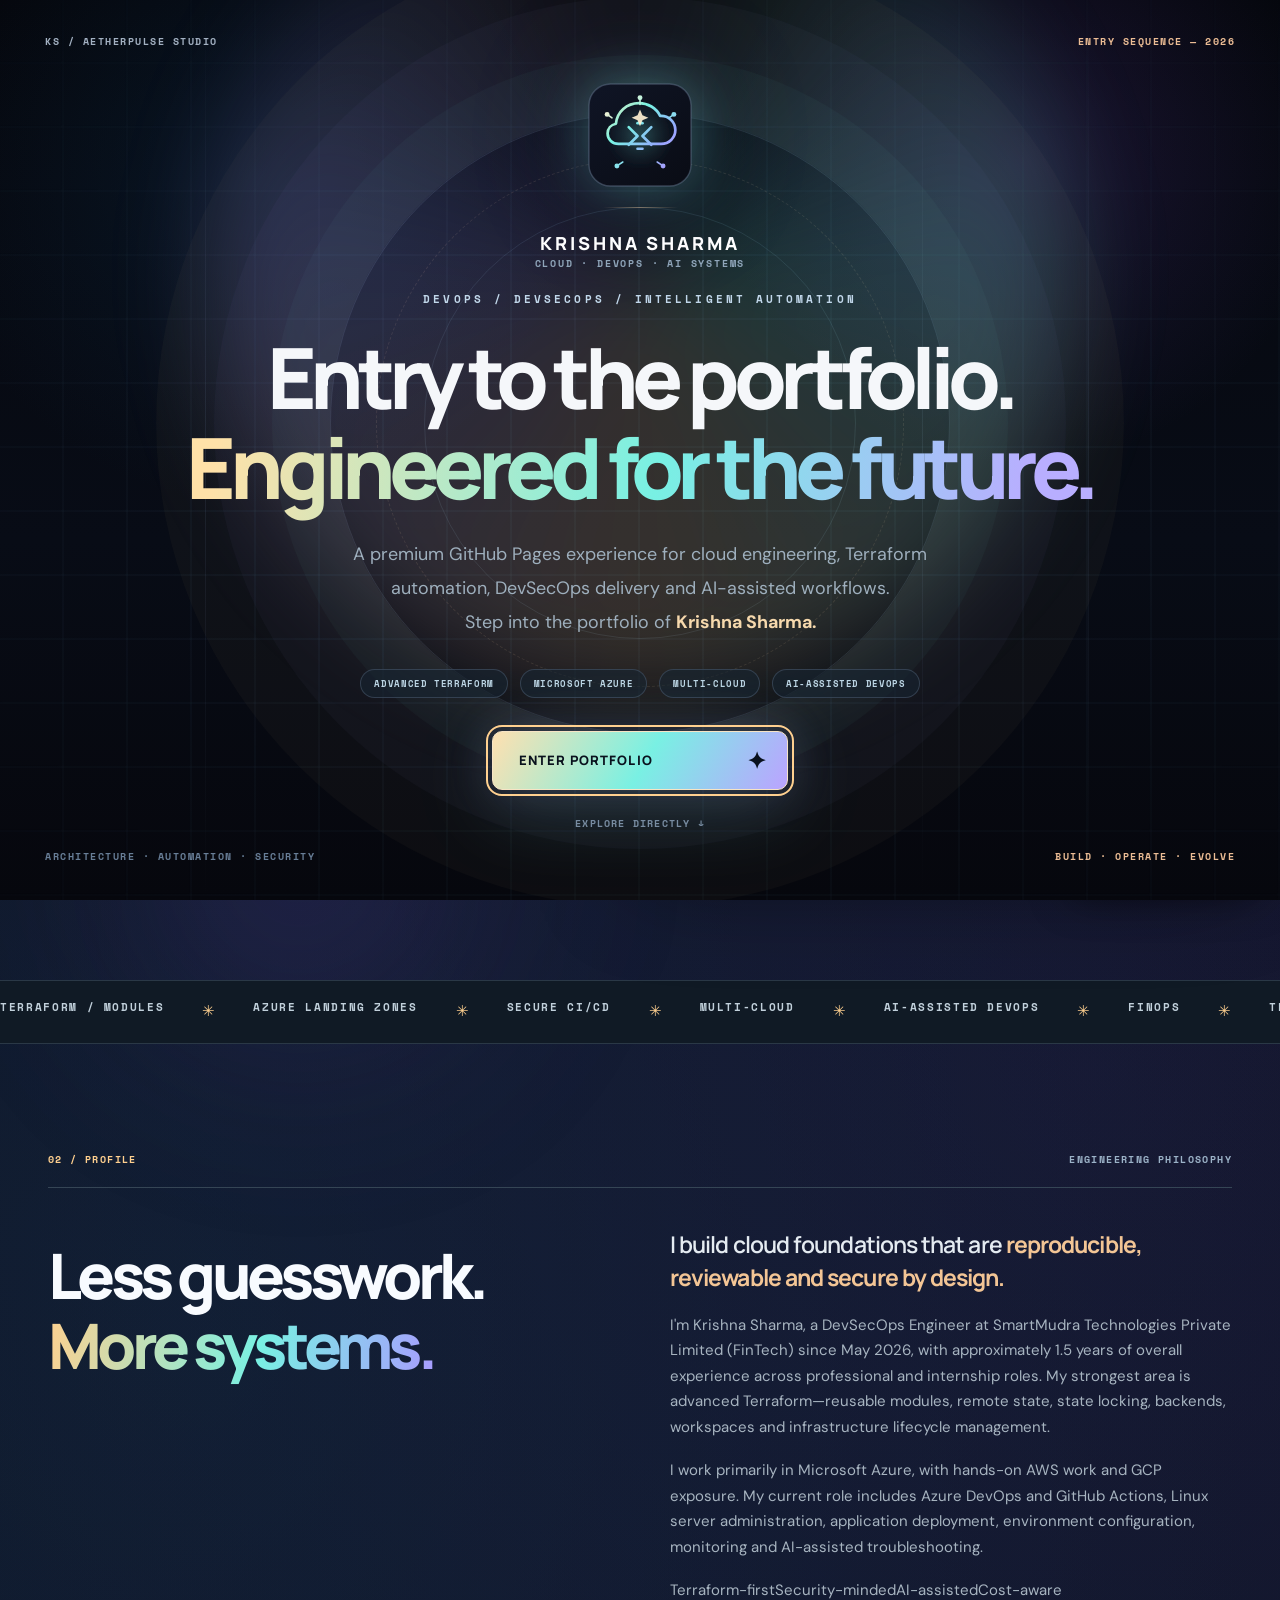
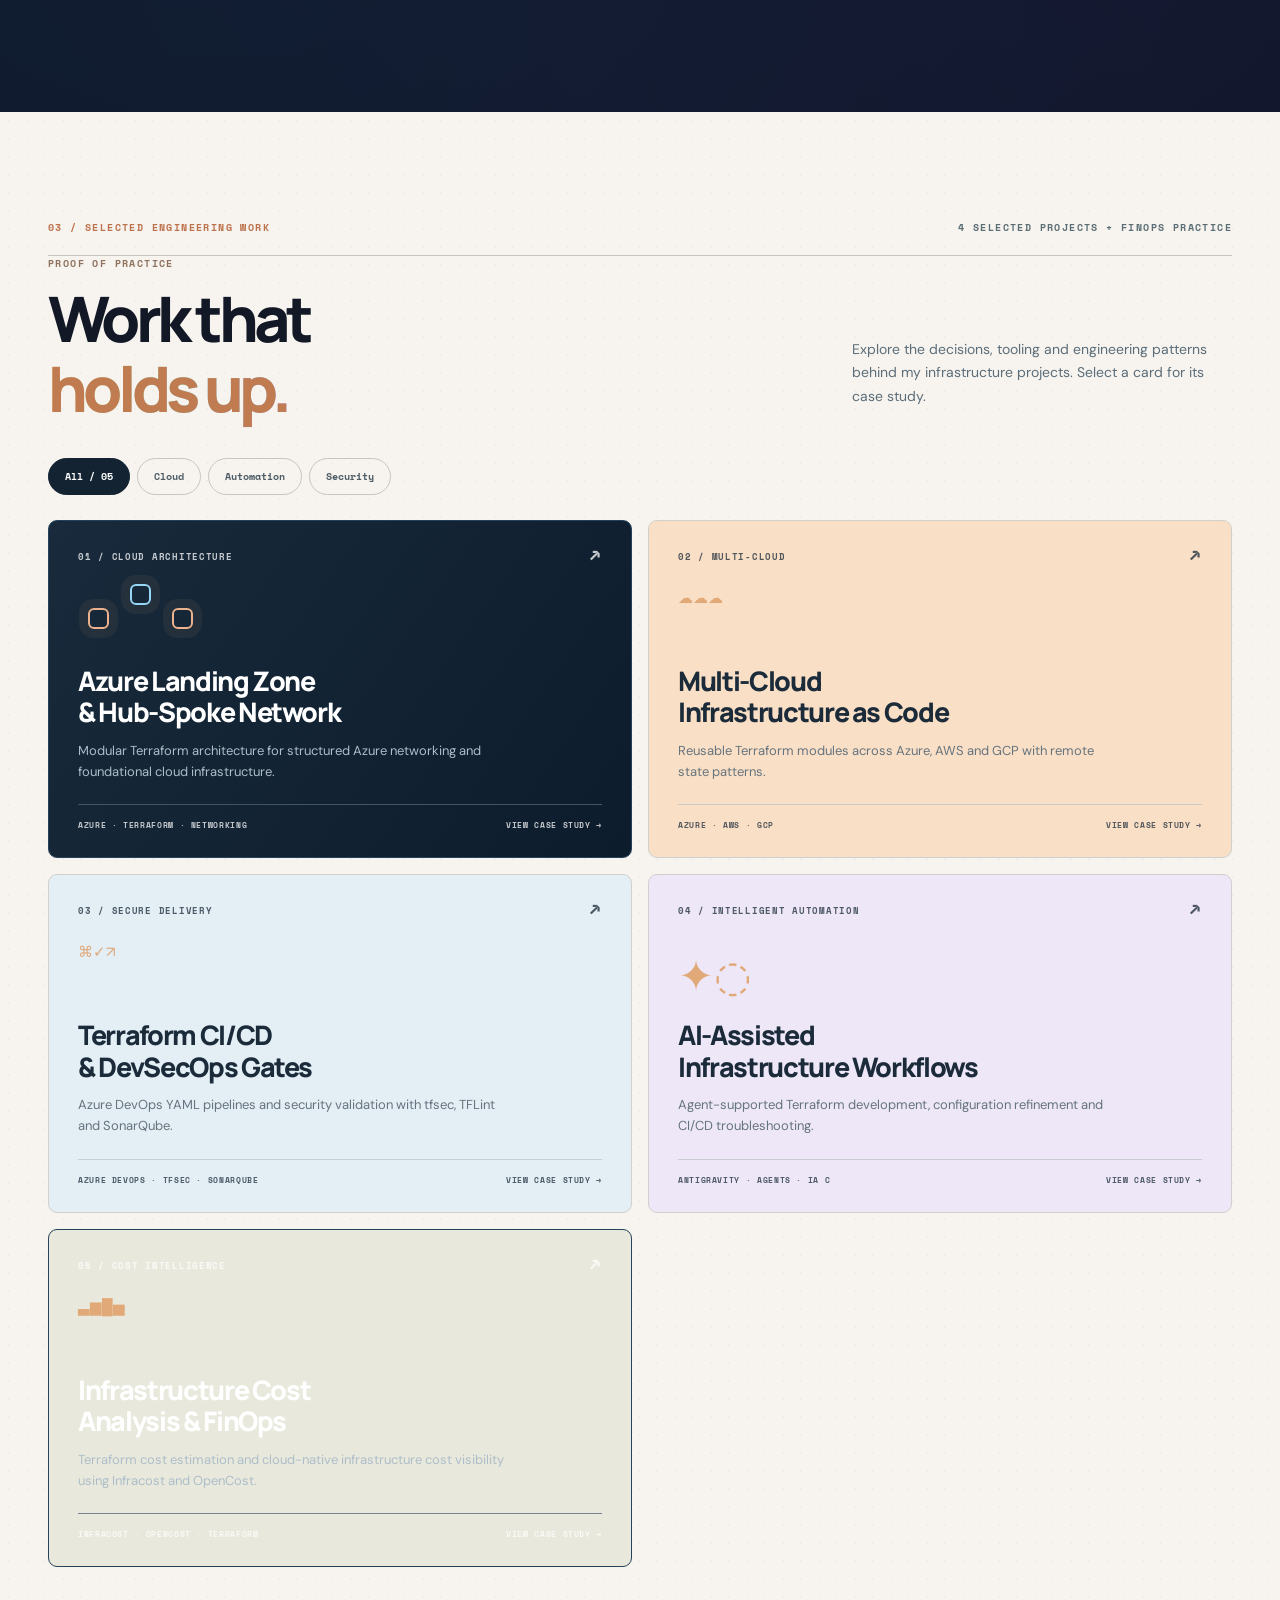
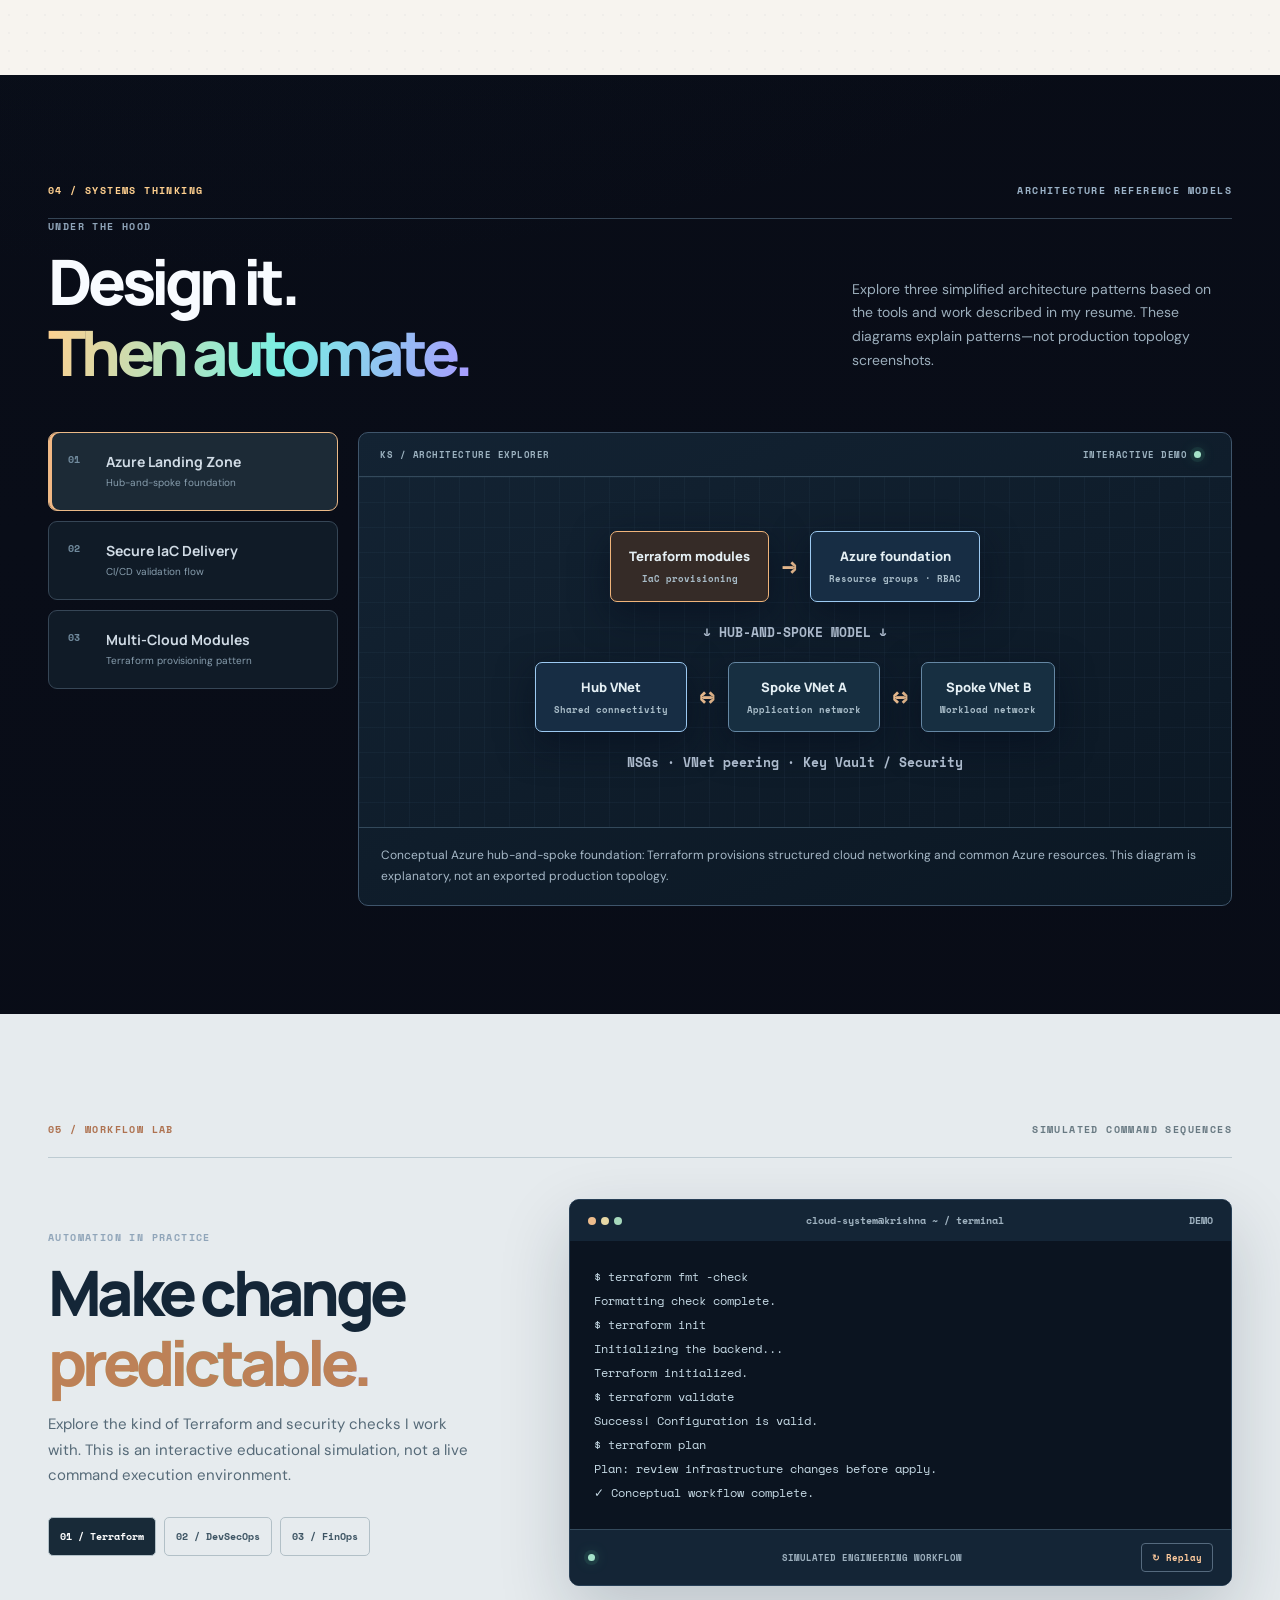
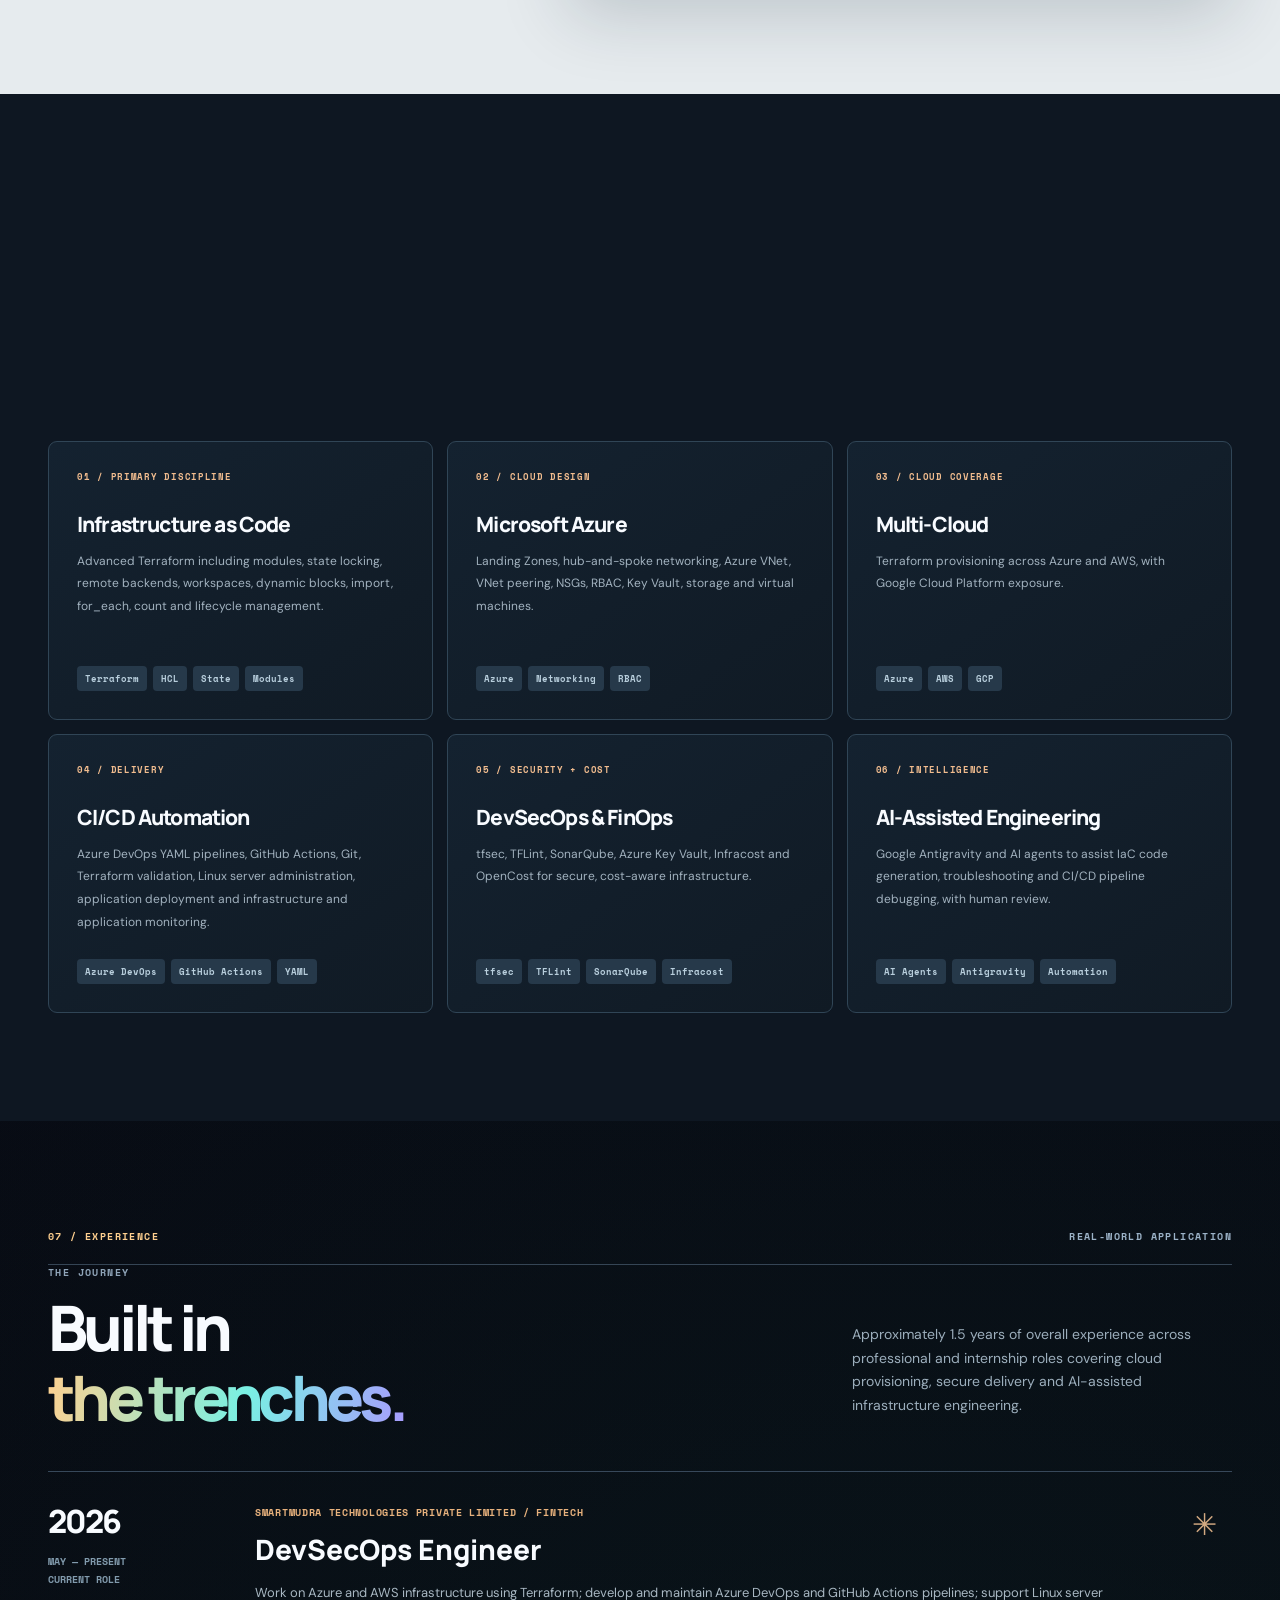
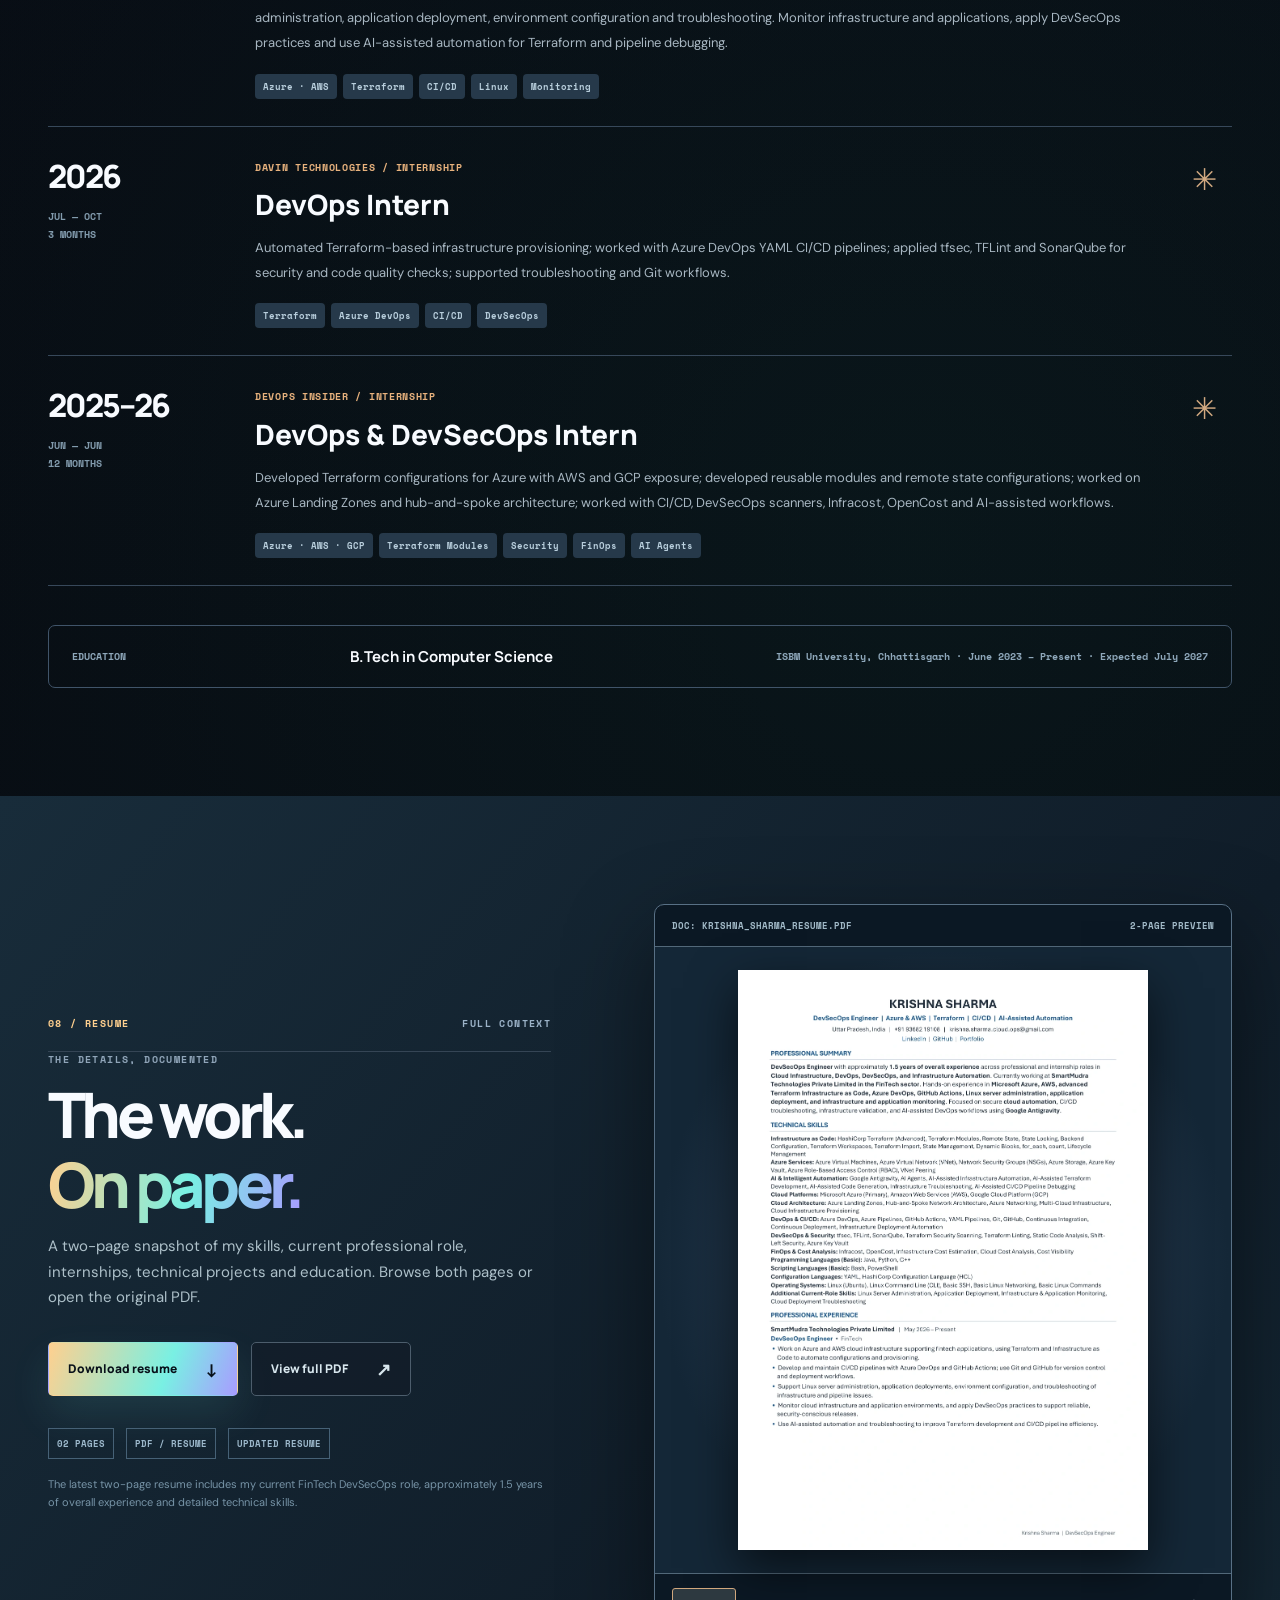
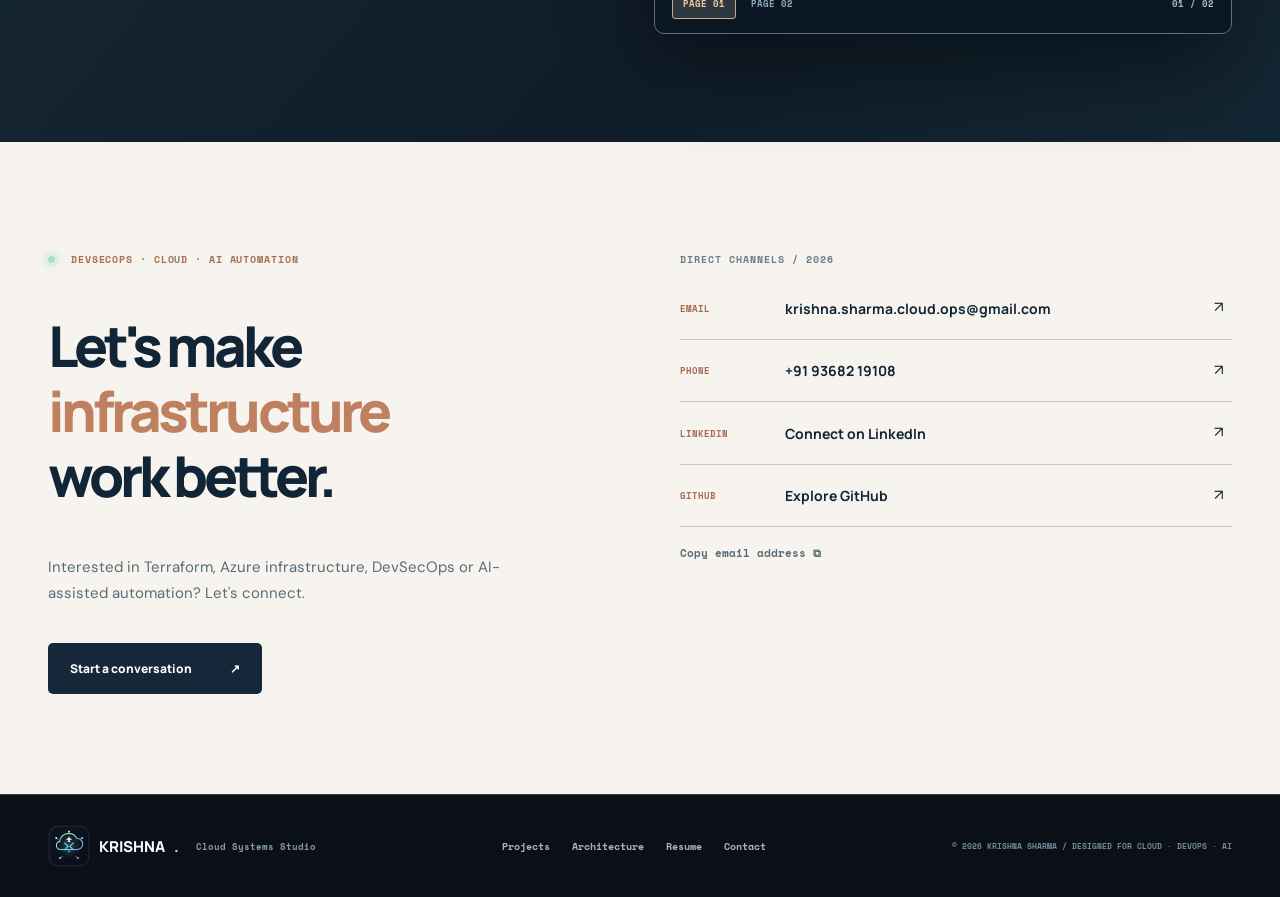
==== commit 2880beb1: "feat: update overall professional experience and latest resume" ====
--- a/docs/index.html
+++ b/docs/index.html
@@ -66,7 +66,7 @@
           <h1 id="hero-heading"><span>Designing</span><br><span>premium cloud</span><br><em>experiences.</em></h1>
           <p class="hero-lead">Hello, I'm <strong>Krishna Sharma.</strong> DevSecOps Engineer at SmartMudra Technologies (FinTech), working with Azure, AWS, Terraform, secure CI/CD, Linux operations and AI-assisted automation.</p>
           <div class="hero-cta"><a class="btn btn-fill" href="#projects">Explore the build <span>↗</span></a><a class="btn btn-line" href="assets/Krishna_Sharma_Resume.pdf" target="_blank" rel="noopener noreferrer">Open resume <span>↗</span></a></div>
-          <div class="hero-proof"><div><strong>15<sup>mo</sup></strong><span>Hands-on<br>internship experience</span></div><div><strong>03</strong><span>Cloud platforms<br>Azure · AWS · GCP</span></div><div><strong>01</strong><span>Current<br>professional role</span></div></div>
+          <div class="hero-proof"><div><strong>~1.5<sup>yrs</sup></strong><span>Overall<br>experience</span></div><div><strong>03</strong><span>Cloud platforms<br>Azure · AWS · GCP</span></div><div><strong>01</strong><span>Current<br>professional role</span></div></div>
         </div>
         <div class="hero-art" data-reveal>
           <div class="art-top"><span><i class="tiny-indicator"></i> INFRASTRUCTURE / CONTROL ROOM</span><span>SYS.01 <i class="circle-dot">●</i></span></div>
@@ -105,7 +105,7 @@
     </section>
     <section class="ticker" aria-label="Engineering specialties"><div class="ticker-track" aria-hidden="true"><span>TERRAFORM / MODULES</span><i>✳</i><span>AZURE LANDING ZONES</span><i>✳</i><span>SECURE CI/CD</span><i>✳</i><span>MULTI-CLOUD</span><i>✳</i><span>AI-ASSISTED DEVOPS</span><i>✳</i><span>FINOPS</span><i>✳</i><span>TERRAFORM / MODULES</span><i>✳</i><span>AZURE LANDING ZONES</span><i>✳</i><span>SECURE CI/CD</span><i>✳</i><span>MULTI-CLOUD</span><i>✳</i><span>AI-ASSISTED DEVOPS</span><i>✳</i><span>FINOPS</span><i>✳</i></div></section>
 
-    <section id="about" class="section about-section shell"><div class="section-kicker" data-reveal><span>02 / PROFILE</span><span>ENGINEERING PHILOSOPHY</span></div><div class="about-grid"><div data-reveal><h2 class="section-display">Less guesswork.<br><em>More systems.</em></h2></div><div class="about-copy" data-reveal><p class="large-copy">I build cloud foundations that are <strong>reproducible, reviewable and secure by design.</strong></p><p>I'm Krishna Sharma, a DevSecOps Engineer at SmartMudra Technologies Private Limited (FinTech) since May 2026, with 15 months of DevOps and DevSecOps internship experience. My strongest area is advanced Terraform—reusable modules, remote state, state locking, backends, workspaces and infrastructure lifecycle management.</p><p>I work primarily in Microsoft Azure, with hands-on AWS work and GCP exposure. My current role includes Azure DevOps and GitHub Actions, Linux server administration, application deployment, environment configuration, monitoring and AI-assisted troubleshooting.</p><div class="pill-row"><span>Terraform-first</span><span>Security-minded</span><span>AI-assisted</span><span>Cost-aware</span></div></div></div></section>
+    <section id="about" class="section about-section shell"><div class="section-kicker" data-reveal><span>02 / PROFILE</span><span>ENGINEERING PHILOSOPHY</span></div><div class="about-grid"><div data-reveal><h2 class="section-display">Less guesswork.<br><em>More systems.</em></h2></div><div class="about-copy" data-reveal><p class="large-copy">I build cloud foundations that are <strong>reproducible, reviewable and secure by design.</strong></p><p>I'm Krishna Sharma, a DevSecOps Engineer at SmartMudra Technologies Private Limited (FinTech) since May 2026, with approximately 1.5 years of overall experience across professional and internship roles. My strongest area is advanced Terraform—reusable modules, remote state, state locking, backends, workspaces and infrastructure lifecycle management.</p><p>I work primarily in Microsoft Azure, with hands-on AWS work and GCP exposure. My current role includes Azure DevOps and GitHub Actions, Linux server administration, application deployment, environment configuration, monitoring and AI-assisted troubleshooting.</p><div class="pill-row"><span>Terraform-first</span><span>Security-minded</span><span>AI-assisted</span><span>Cost-aware</span></div></div></div></section>
 
     <section id="projects" class="section projects-section"><div class="shell"><div class="section-kicker dark-kicker" data-reveal><span>03 / SELECTED ENGINEERING WORK</span><span>4 SELECTED PROJECTS + FINOPS PRACTICE</span></div><div class="section-head section-head-invert" data-reveal><div><p class="section-mini">PROOF OF PRACTICE</p><h2 class="section-display">Work that<br><em>holds up.</em></h2></div><p>Explore the decisions, tooling and engineering patterns behind my infrastructure projects. Select a card for its case study.</p></div>
     <div class="project-filter" role="group" aria-label="Filter projects"><button class="filter-chip active" data-filter="all" aria-pressed="true">All / 05</button><button class="filter-chip" data-filter="cloud" aria-pressed="false">Cloud</button><button class="filter-chip" data-filter="automation" aria-pressed="false">Automation</button><button class="filter-chip" data-filter="security" aria-pressed="false">Security</button></div>
@@ -130,9 +130,9 @@
       <article class="skill-block" data-reveal><div class="skill-num">06 / INTELLIGENCE</div><h3>AI-Assisted Engineering</h3><p>Google Antigravity and AI agents to assist IaC code generation, troubleshooting and CI/CD pipeline debugging, with human review.</p><div class="skill-tags"><span>AI Agents</span><span>Antigravity</span><span>Automation</span></div></article>
     </div></div></section>
 
-    <section class="section experience-section shell" id="experience"><div class="section-kicker" data-reveal><span>07 / EXPERIENCE</span><span>REAL-WORLD APPLICATION</span></div><div class="section-head" data-reveal><div><p class="section-mini">THE JOURNEY</p><h2 class="section-display">Built in<br><em>the trenches.</em></h2></div><p>Current FinTech DevSecOps role and 15 months of internships covering cloud provisioning, secure delivery and AI-assisted infrastructure engineering.</p></div><div class="experience-rows"><article class="experience-row" data-reveal><div class="xp-period"><span>2026</span><small>MAY — PRESENT<br>CURRENT ROLE</small></div><div class="xp-body"><span class="xp-label">SMARTMUDRA TECHNOLOGIES PRIVATE LIMITED / FINTECH</span><h3>DevSecOps Engineer</h3><p>Work on Azure and AWS infrastructure using Terraform; develop and maintain Azure DevOps and GitHub Actions pipelines; support Linux server administration, application deployment, environment configuration and troubleshooting. Monitor infrastructure and applications, apply DevSecOps practices and use AI-assisted automation for Terraform and pipeline debugging.</p><div class="mini-tags"><span>Azure · AWS</span><span>Terraform</span><span>CI/CD</span><span>Linux</span><span>Monitoring</span></div></div><span class="xp-asterisk">✳</span></article><article class="experience-row" data-reveal><div class="xp-period"><span>2026</span><small>JUL — OCT<br>3 MONTHS</small></div><div class="xp-body"><span class="xp-label">DAVIN TECHNOLOGIES / INTERNSHIP</span><h3>DevOps Intern</h3><p>Automated Terraform-based infrastructure provisioning; worked with Azure DevOps YAML CI/CD pipelines; applied tfsec, TFLint and SonarQube for security and code quality checks; supported troubleshooting and Git workflows.</p><div class="mini-tags"><span>Terraform</span><span>Azure DevOps</span><span>CI/CD</span><span>DevSecOps</span></div></div><span class="xp-asterisk">✳</span></article><article class="experience-row" data-reveal><div class="xp-period"><span>2025–26</span><small>JUN — JUN<br>12 MONTHS</small></div><div class="xp-body"><span class="xp-label">DEVOPS INSIDER / INTERNSHIP</span><h3>DevOps & DevSecOps Intern</h3><p>Developed Terraform configurations for Azure with AWS and GCP exposure; developed reusable modules and remote state configurations; worked on Azure Landing Zones and hub-and-spoke architecture; worked with CI/CD, DevSecOps scanners, Infracost, OpenCost and AI-assisted workflows.</p><div class="mini-tags"><span>Azure · AWS · GCP</span><span>Terraform Modules</span><span>Security</span><span>FinOps</span><span>AI Agents</span></div></div><span class="xp-asterisk">✳</span></article></div><div class="education-row" data-reveal><span>EDUCATION</span><strong>B.Tech in Computer Science</strong><span>ISBM University, Chhattisgarh · June 2023 – Present · Expected July 2027</span></div></section>
+    <section class="section experience-section shell" id="experience"><div class="section-kicker" data-reveal><span>07 / EXPERIENCE</span><span>REAL-WORLD APPLICATION</span></div><div class="section-head" data-reveal><div><p class="section-mini">THE JOURNEY</p><h2 class="section-display">Built in<br><em>the trenches.</em></h2></div><p>Approximately 1.5 years of overall experience across professional and internship roles covering cloud provisioning, secure delivery and AI-assisted infrastructure engineering.</p></div><div class="experience-rows"><article class="experience-row" data-reveal><div class="xp-period"><span>2026</span><small>MAY — PRESENT<br>CURRENT ROLE</small></div><div class="xp-body"><span class="xp-label">SMARTMUDRA TECHNOLOGIES PRIVATE LIMITED / FINTECH</span><h3>DevSecOps Engineer</h3><p>Work on Azure and AWS infrastructure using Terraform; develop and maintain Azure DevOps and GitHub Actions pipelines; support Linux server administration, application deployment, environment configuration and troubleshooting. Monitor infrastructure and applications, apply DevSecOps practices and use AI-assisted automation for Terraform and pipeline debugging.</p><div class="mini-tags"><span>Azure · AWS</span><span>Terraform</span><span>CI/CD</span><span>Linux</span><span>Monitoring</span></div></div><span class="xp-asterisk">✳</span></article><article class="experience-row" data-reveal><div class="xp-period"><span>2026</span><small>JUL — OCT<br>3 MONTHS</small></div><div class="xp-body"><span class="xp-label">DAVIN TECHNOLOGIES / INTERNSHIP</span><h3>DevOps Intern</h3><p>Automated Terraform-based infrastructure provisioning; worked with Azure DevOps YAML CI/CD pipelines; applied tfsec, TFLint and SonarQube for security and code quality checks; supported troubleshooting and Git workflows.</p><div class="mini-tags"><span>Terraform</span><span>Azure DevOps</span><span>CI/CD</span><span>DevSecOps</span></div></div><span class="xp-asterisk">✳</span></article><article class="experience-row" data-reveal><div class="xp-period"><span>2025–26</span><small>JUN — JUN<br>12 MONTHS</small></div><div class="xp-body"><span class="xp-label">DEVOPS INSIDER / INTERNSHIP</span><h3>DevOps & DevSecOps Intern</h3><p>Developed Terraform configurations for Azure with AWS and GCP exposure; developed reusable modules and remote state configurations; worked on Azure Landing Zones and hub-and-spoke architecture; worked with CI/CD, DevSecOps scanners, Infracost, OpenCost and AI-assisted workflows.</p><div class="mini-tags"><span>Azure · AWS · GCP</span><span>Terraform Modules</span><span>Security</span><span>FinOps</span><span>AI Agents</span></div></div><span class="xp-asterisk">✳</span></article></div><div class="education-row" data-reveal><span>EDUCATION</span><strong>B.Tech in Computer Science</strong><span>ISBM University, Chhattisgarh · June 2023 – Present · Expected July 2027</span></div></section>
 
-    <section class="section resume-section" id="resume"><div class="shell resume-layout"><div data-reveal><div class="section-kicker"><span>08 / RESUME</span><span>FULL CONTEXT</span></div><p class="section-mini">THE DETAILS, DOCUMENTED</p><h2 class="section-display">The work.<br><em>On paper.</em></h2><p class="resume-lead">A two-page snapshot of my skills, current professional role, internships, technical projects and education. Browse both pages or open the original PDF.</p><div class="resume-actions"><a class="btn btn-fill" href="assets/Krishna_Sharma_Resume.pdf" download="Krishna_Sharma_Resume.pdf">Download resume <span>↓</span></a><a class="btn btn-line" href="assets/Krishna_Sharma_Resume.pdf" target="_blank" rel="noopener noreferrer">View full PDF <span>↗</span></a></div><div class="resume-info"><span>02 PAGES</span><span>PDF / RESUME</span><span>UPDATED RESUME</span></div><p class="small-muted">The latest two-page resume includes my current FinTech DevSecOps role and updated technical experience.</p></div><div class="resume-frame" data-reveal><div class="resume-frame-top"><span>DOC: KRISHNA_SHARMA_RESUME.PDF</span><span>2-PAGE PREVIEW</span></div><div class="resume-sheet"><img id="resume-image" src="assets/resume-1.webp" width="1012" height="1432" loading="lazy" alt="Page 1 of Krishna Sharma's resume"></div><div class="resume-frame-bottom"><div class="resume-tabs"><button type="button" data-resume-page="1" class="active" aria-pressed="true">PAGE 01</button><button type="button" data-resume-page="2" aria-pressed="false">PAGE 02</button></div><span id="page-count">01 / 02</span></div></div></div></section>
+    <section class="section resume-section" id="resume"><div class="shell resume-layout"><div data-reveal><div class="section-kicker"><span>08 / RESUME</span><span>FULL CONTEXT</span></div><p class="section-mini">THE DETAILS, DOCUMENTED</p><h2 class="section-display">The work.<br><em>On paper.</em></h2><p class="resume-lead">A two-page snapshot of my skills, current professional role, internships, technical projects and education. Browse both pages or open the original PDF.</p><div class="resume-actions"><a class="btn btn-fill" href="assets/Krishna_Sharma_Resume.pdf" download="Krishna_Sharma_Resume.pdf">Download resume <span>↓</span></a><a class="btn btn-line" href="assets/Krishna_Sharma_Resume.pdf" target="_blank" rel="noopener noreferrer">View full PDF <span>↗</span></a></div><div class="resume-info"><span>02 PAGES</span><span>PDF / RESUME</span><span>UPDATED RESUME</span></div><p class="small-muted">The latest two-page resume includes my current FinTech DevSecOps role, approximately 1.5 years of overall experience and detailed technical skills.</p></div><div class="resume-frame" data-reveal><div class="resume-frame-top"><span>DOC: KRISHNA_SHARMA_RESUME.PDF</span><span>2-PAGE PREVIEW</span></div><div class="resume-sheet"><img id="resume-image" src="assets/resume-1.webp" width="1012" height="1432" loading="lazy" alt="Page 1 of Krishna Sharma's resume"></div><div class="resume-frame-bottom"><div class="resume-tabs"><button type="button" data-resume-page="1" class="active" aria-pressed="true">PAGE 01</button><button type="button" data-resume-page="2" aria-pressed="false">PAGE 02</button></div><span id="page-count">01 / 02</span></div></div></div></section>
 
     <section class="contact-section" id="contact"><div class="shell contact-inner" data-reveal><div class="contact-left"><p class="contact-kicker"><i class="status-pulse"></i> DEVSECOPS · CLOUD · AI AUTOMATION</p><h2>Let's make<br><em>infrastructure</em><br>work better.</h2><p>Interested in Terraform, Azure infrastructure, DevSecOps or AI-assisted automation? Let's connect.</p><a class="contact-cta" href="mailto:krishna.sharma.cloud.ops@gmail.com?subject=DevOps%20%2F%20Cloud%20Engineering%20Opportunity">Start a conversation <span>↗</span></a></div><div class="contact-right"><p>DIRECT CHANNELS / 2026</p><a href="mailto:krishna.sharma.cloud.ops@gmail.com"><small>EMAIL</small><strong>krishna.sharma.cloud.ops@gmail.com</strong><span>↗</span></a><a href="tel:+919368219108"><small>PHONE</small><strong>+91 93682 19108</strong><span>↗</span></a><a href="https://www.linkedin.com/in/krishna-sharma-42110229a/" target="_blank" rel="noopener noreferrer"><small>LINKEDIN</small><strong>Connect on LinkedIn</strong><span>↗</span></a><a href="https://github.com/krishnasharma-cloudops" target="_blank" rel="noopener noreferrer"><small>GITHUB</small><strong>Explore GitHub</strong><span>↗</span></a><button id="copy-email" class="contact-copy" type="button">Copy email address <span>⧉</span></button></div></div></section>
   </main>
